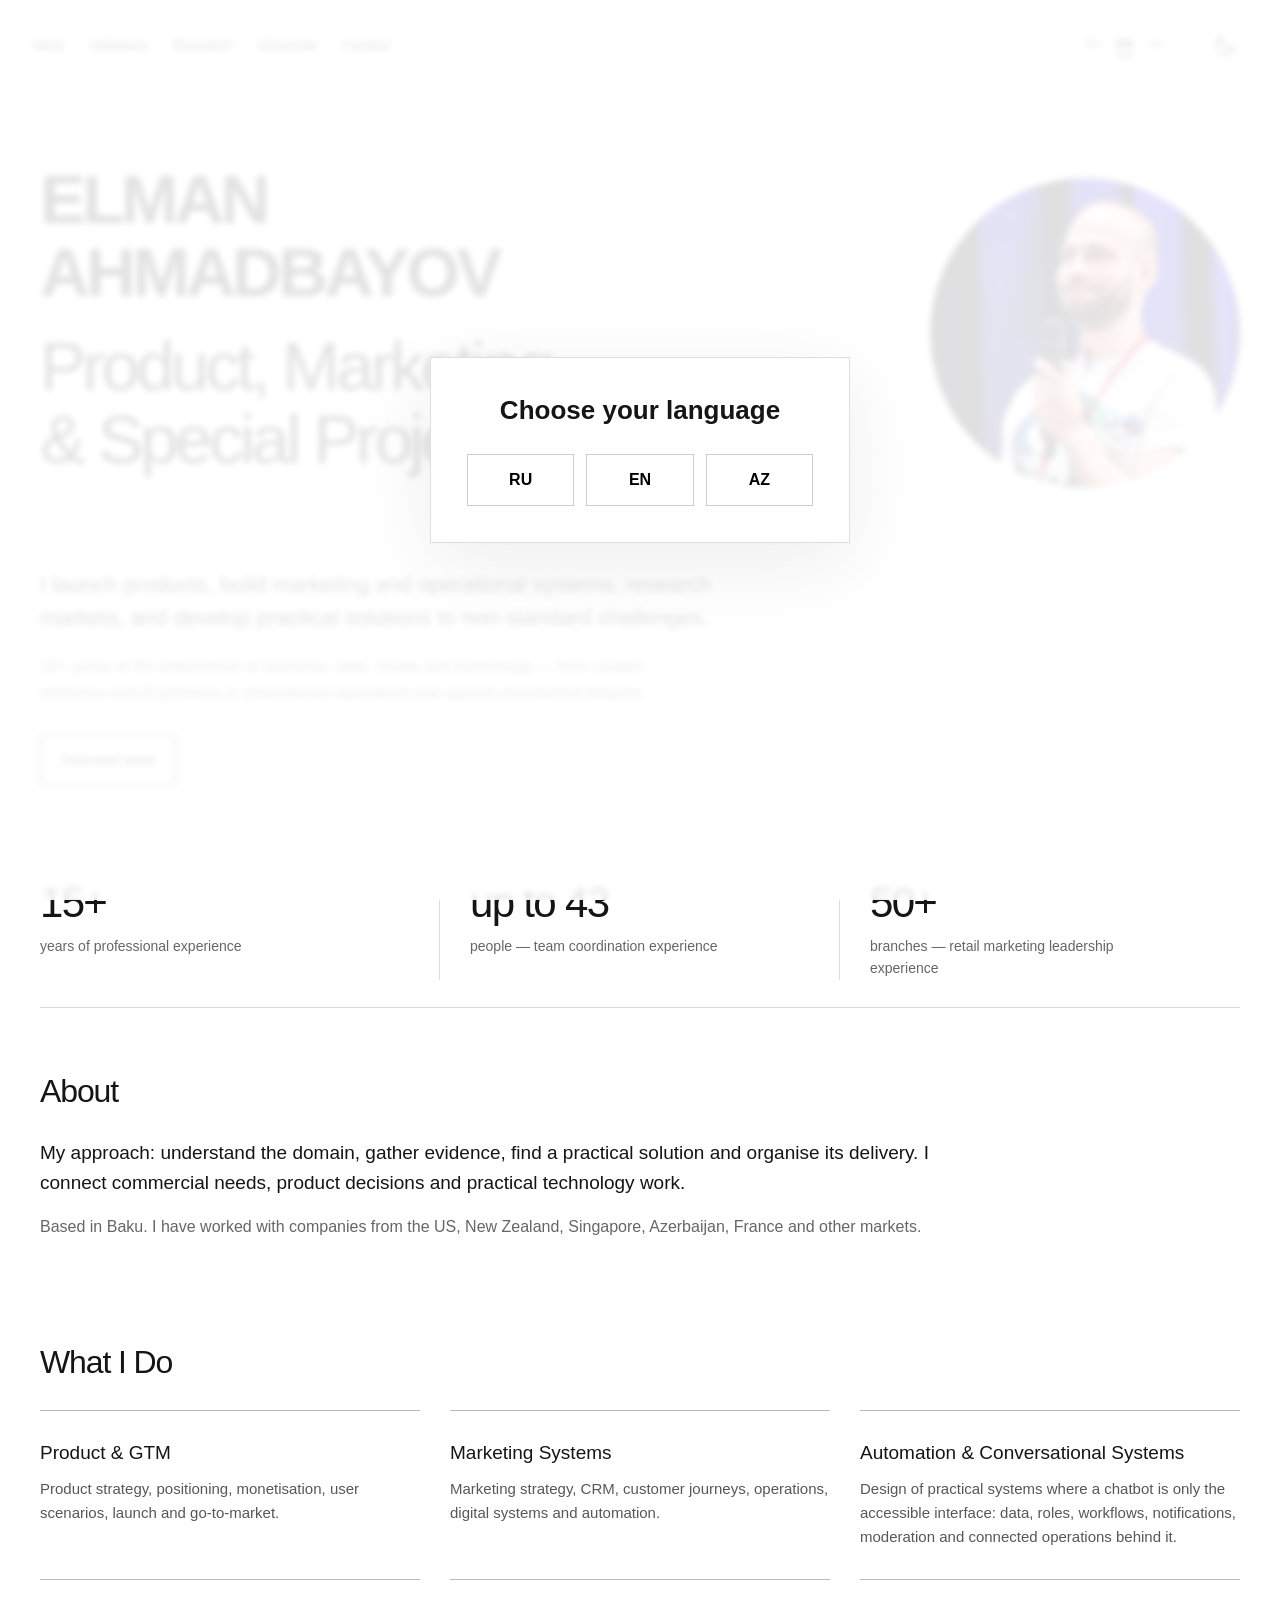
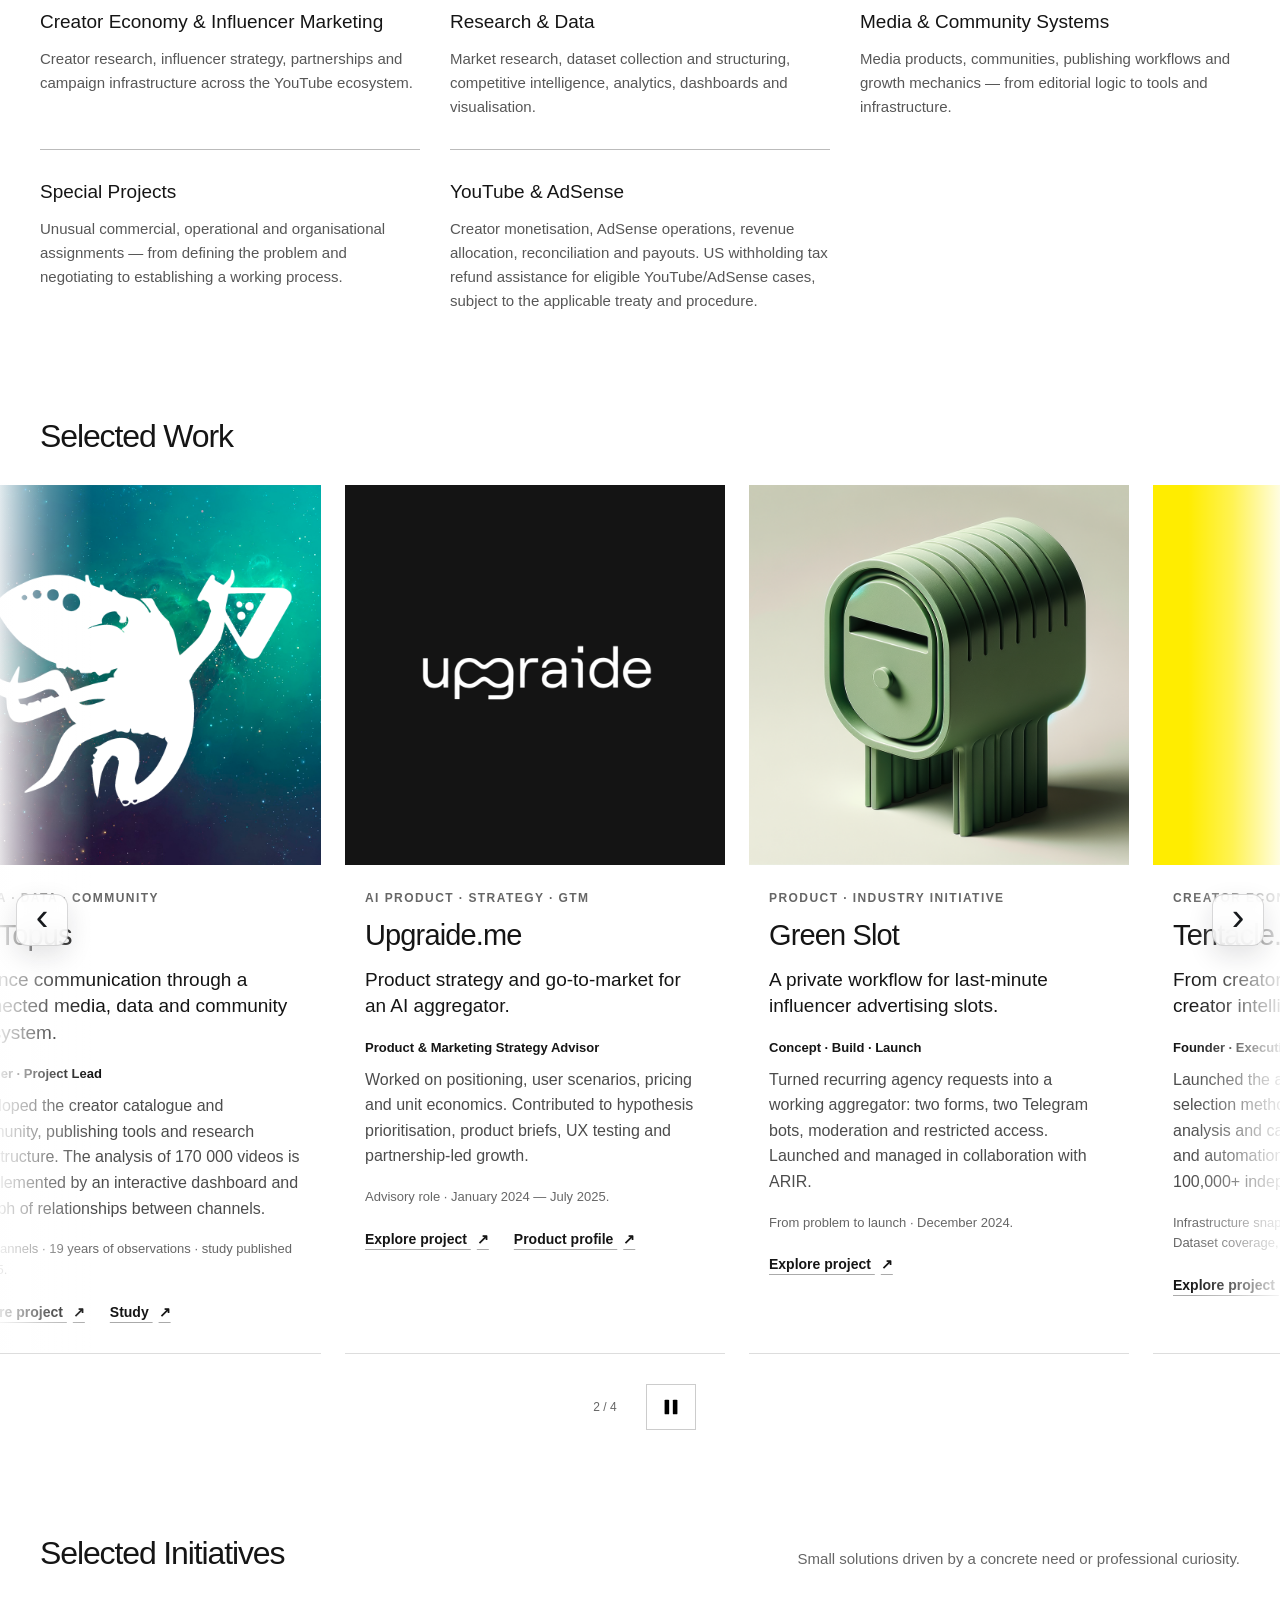
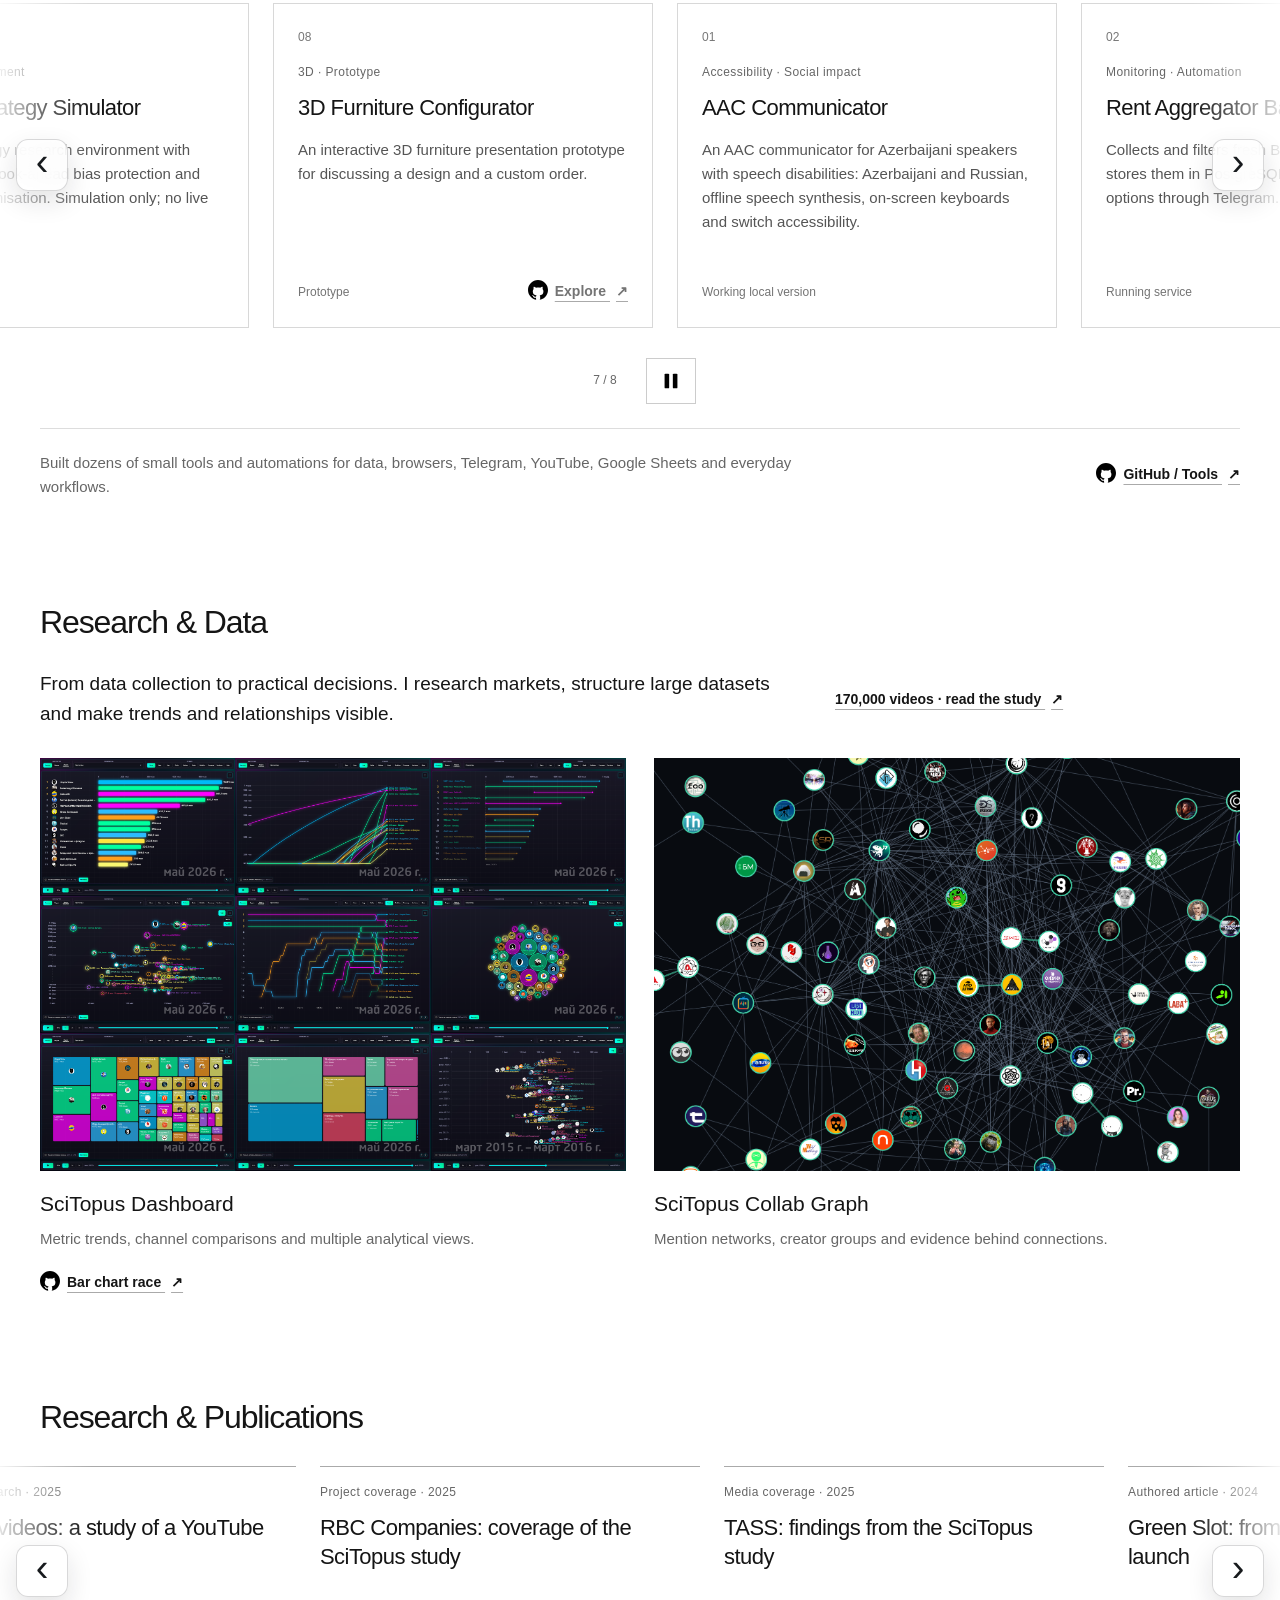
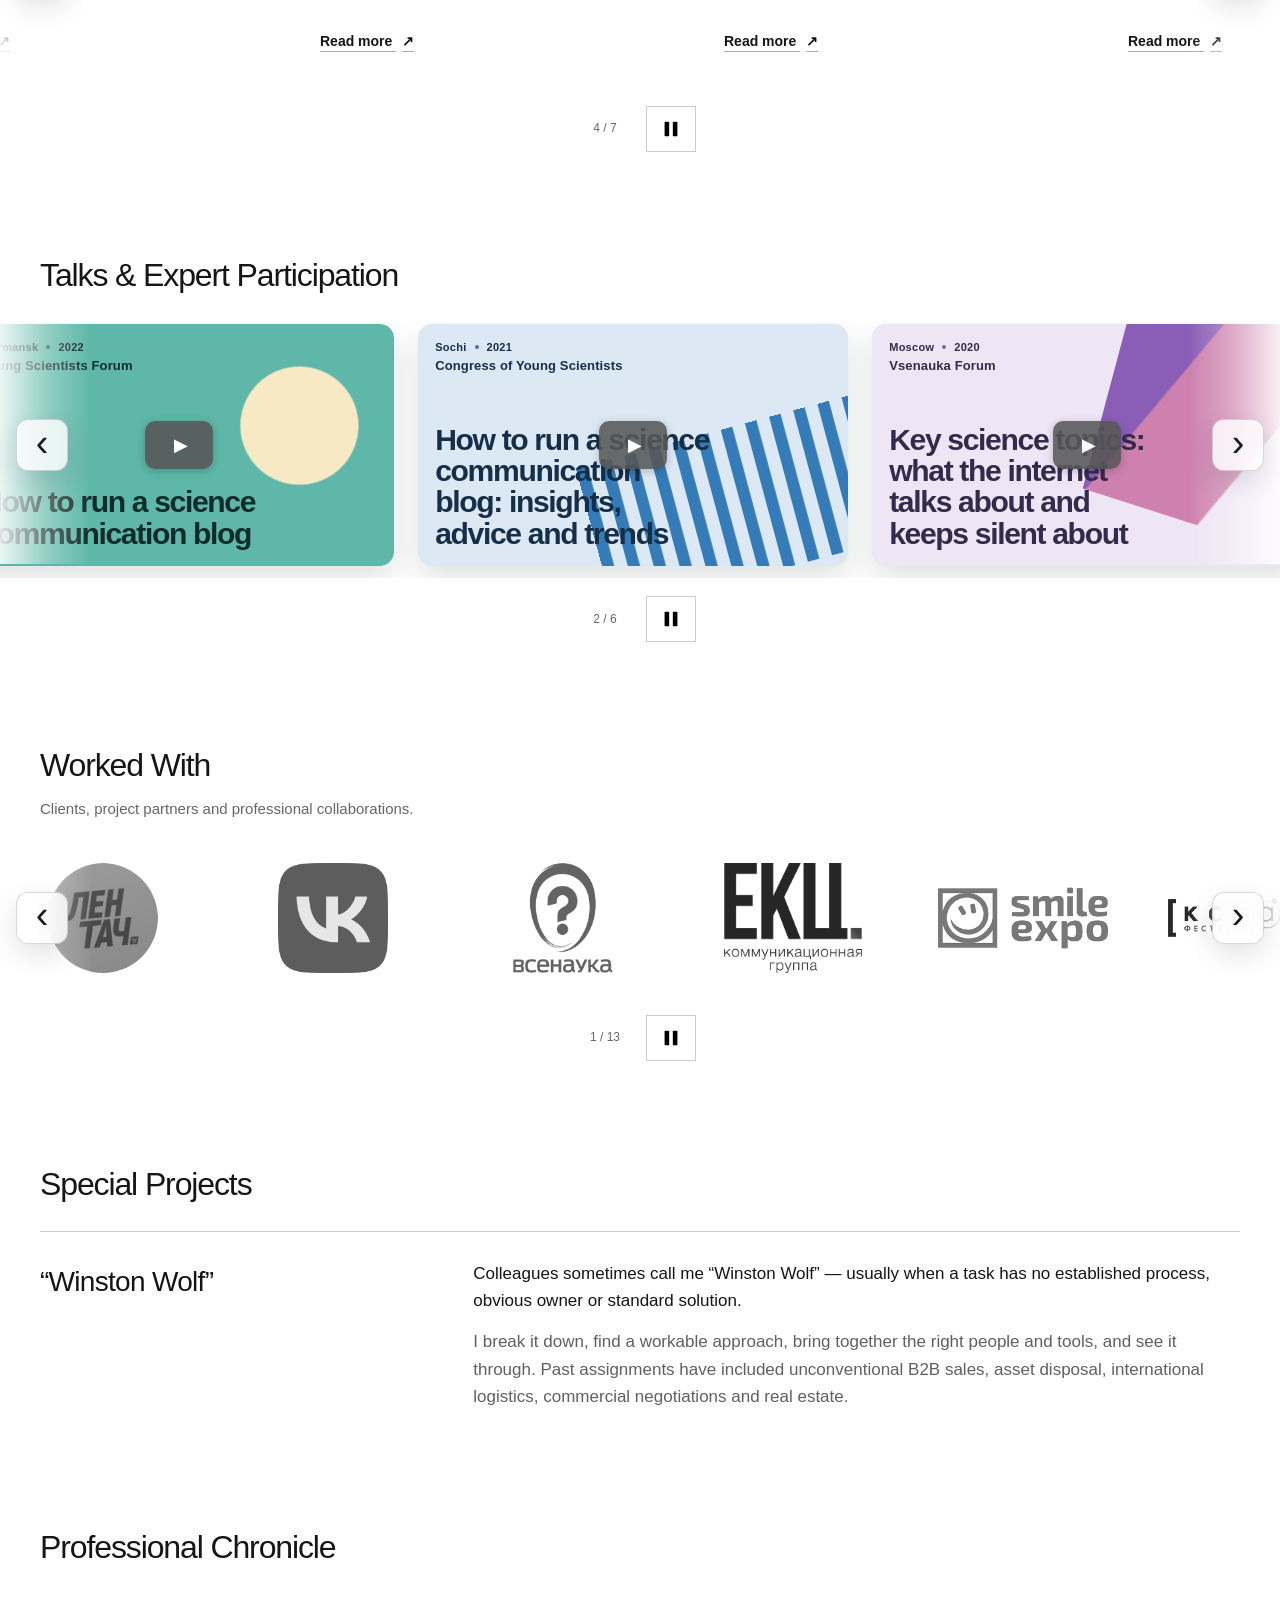
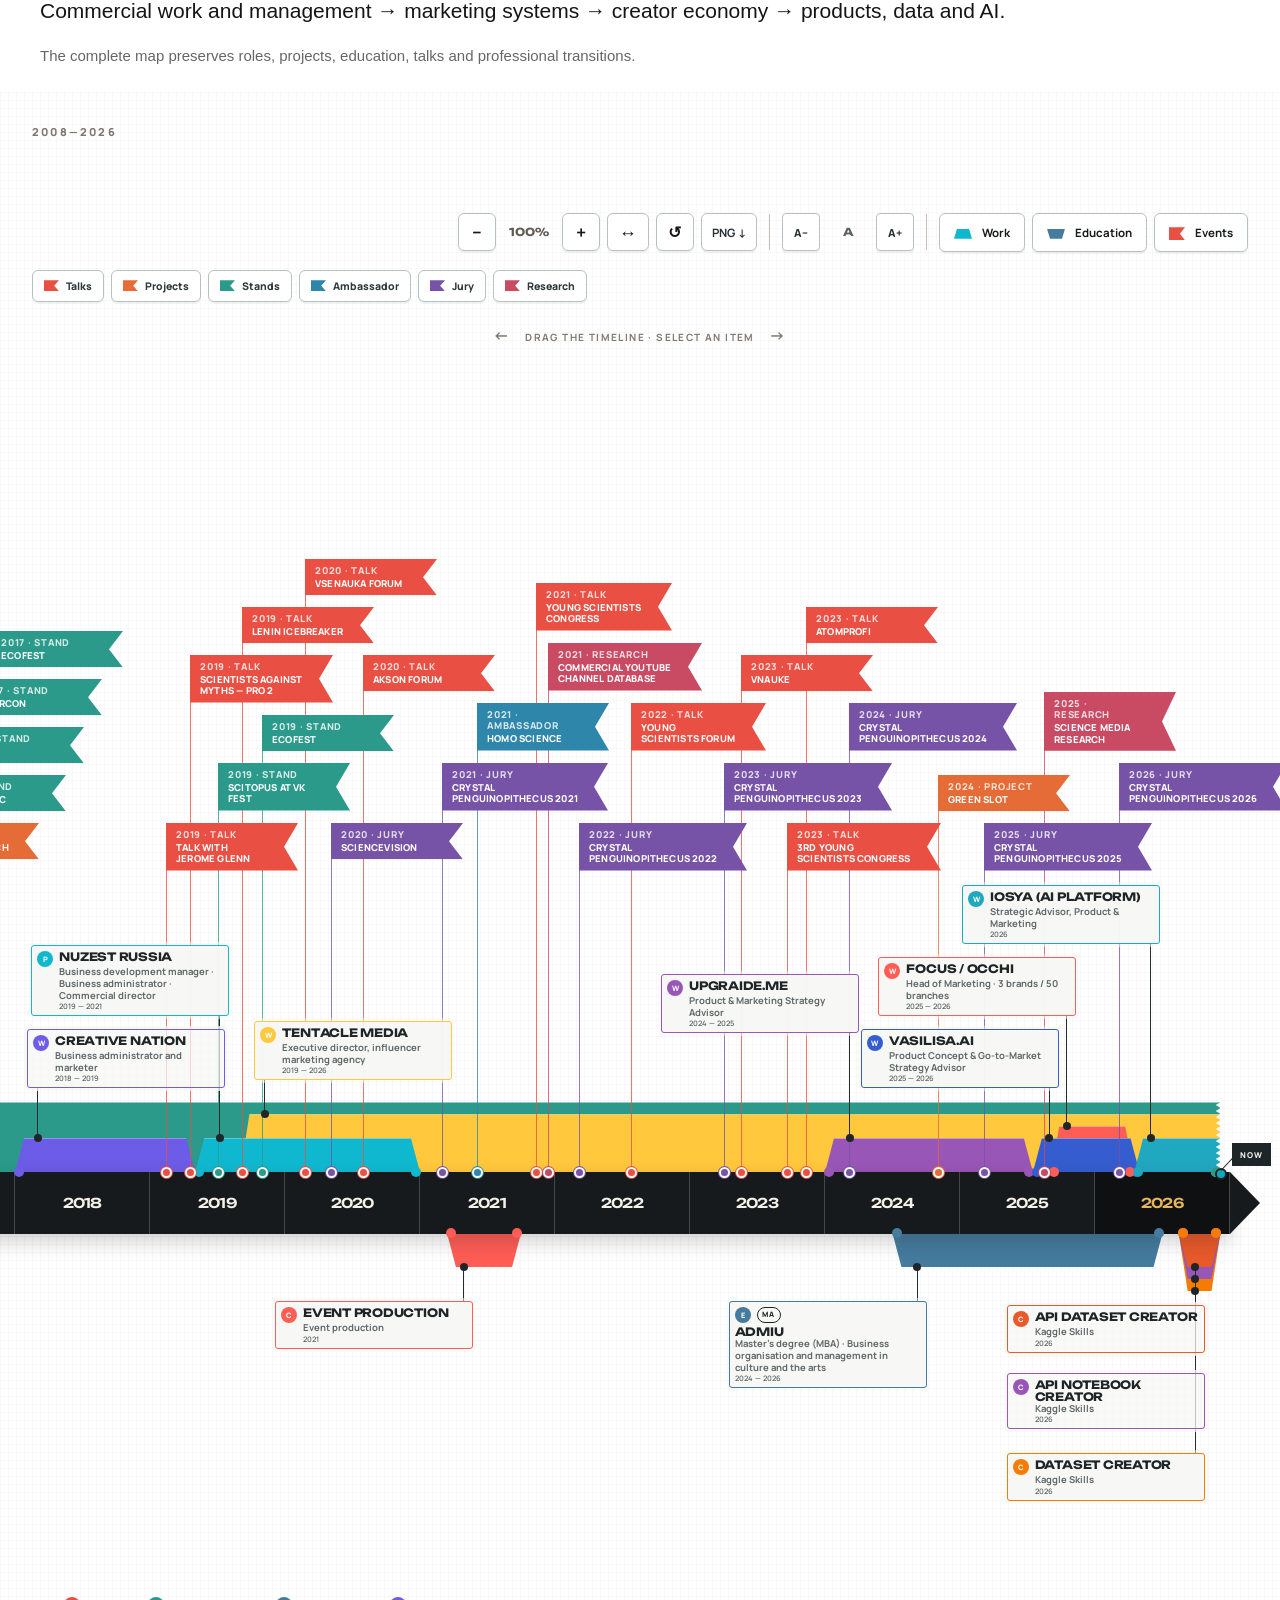
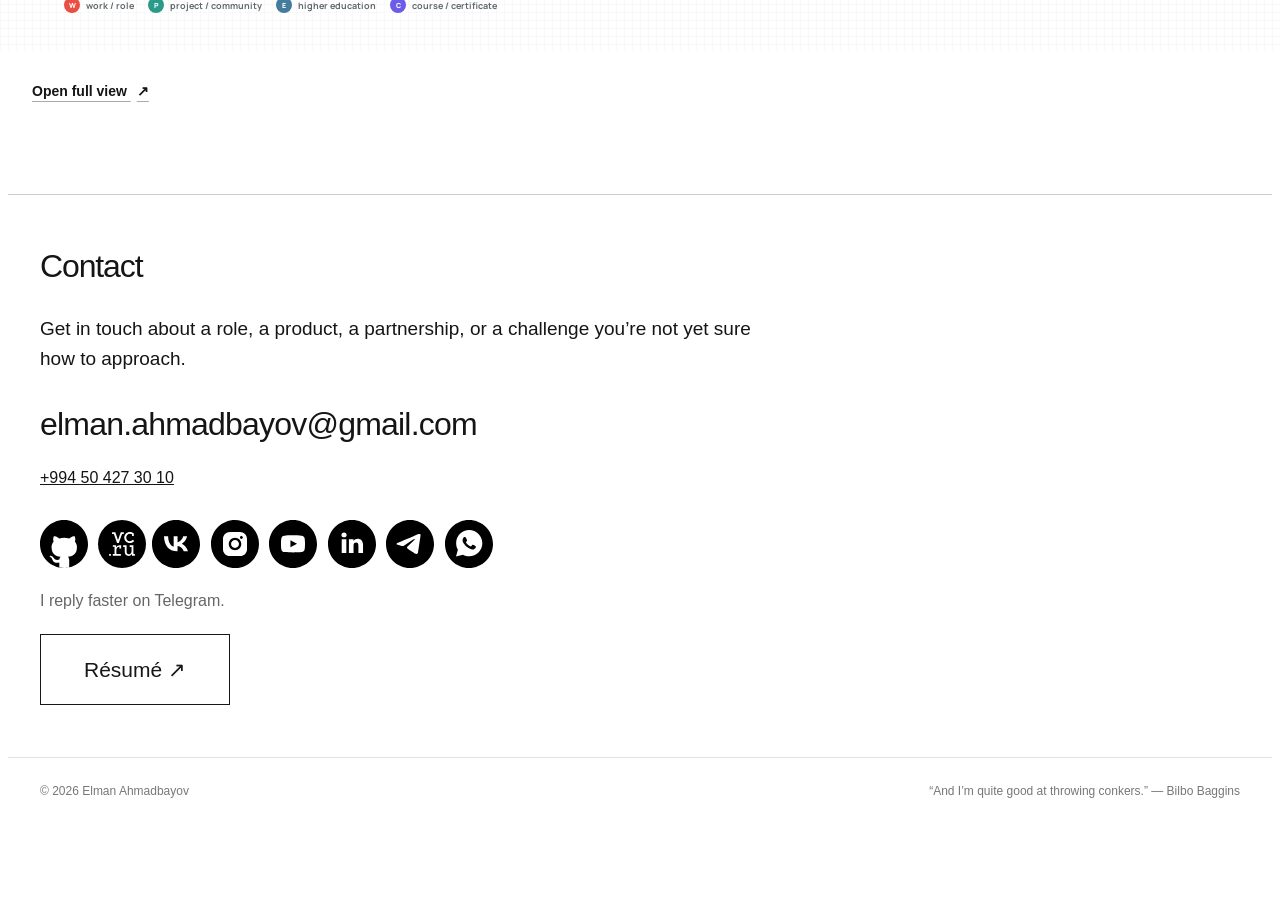
==== index.html @ 137d9c27 "Connect elman.digital to GitHub Pages" ====
<!doctype html> <html lang="en" class="editorial-ready"> <head> <script src="language-boot.js?v=239add60f4"></script><style>html.language-loading body{visibility:hidden}#language-title:focus{outline:0}</style><meta charset="utf-8"> <meta name="viewport" content="width=device-width,initial-scale=1"> <title>Elman Ahmadbayov - Product, Marketing &amp; Special Projects</title> <link rel="canonical" href="https://elman.digital/"> <meta name="format-detection" content="telephone=no"> <meta http-equiv="x-dns-prefetch-control" content="on"> <link rel="dns-prefetch" href="https://ws.tildacdn.com"> <link rel="dns-prefetch" href="https://static.tildacdn.ink"> <meta name="robots" content="noindex,nofollow"> <link rel="stylesheet" href="assets/54621bf462caf45d99.css" type="text/css" media="all" onerror='this.loaderr="y"'> <link rel="stylesheet" href="assets/9f89693275180f79a0.css" type="text/css" media="all" onerror='this.loaderr="y"'> <link rel="preconnect" href="https://fonts.gstatic.com"> <link href="assets/c08a24ed48a6443229.css" rel="stylesheet"> <link rel="stylesheet" href="assets/64c7da05ee834e1bec.css" type="text/css" media="all" onerror='this.loaderr="y"'> <link rel="icon" href="data:,"><meta property="og:type" content="website"><meta property="og:site_name" content="Elman Ahmadbayov"><meta property="og:title" content="Elman Ahmadbayov - Product, Marketing &amp; Special Projects"><meta property="og:description" content="I launch products, build marketing and operational systems, research markets, and develop practical solutions to non-standard challenges."><meta property="og:url" content="https://elman.digital/"><meta property="og:locale" content="en_US"><meta property="og:image" content="https://elman.digital/assets/social-preview-20260906.png"><meta property="og:image:secure_url" content="https://elman.digital/assets/social-preview-20260906.png"><meta property="og:image:type" content="image/png"><meta property="og:image:width" content="1120"><meta property="og:image:height" content="1120"><meta property="og:image:alt" content="Elman Ahmadbayov"><meta name="twitter:card" content="summary"><meta name="twitter:title" content="Elman Ahmadbayov - Product, Marketing &amp; Special Projects"><meta name="twitter:description" content="I launch products, build marketing and operational systems, research markets, and develop practical solutions to non-standard challenges."><meta name="twitter:image" content="https://elman.digital/assets/social-preview-20260906.png"><meta name="twitter:image:alt" content="Elman Ahmadbayov"><link rel="stylesheet" href="editorial.css"><link rel="stylesheet" href="video-covers.css"><link rel="stylesheet" href="fullwidth-carousels.css"><link rel="stylesheet" href="dark-theme.css"><script src="theme.js?v=1421d5b3ce"></script></head> <body><a class="skip-link" href="?en" data-section="main">Skip to content</a><header class="site-header"><nav aria-label="Main navigation"><a href="?en" data-section="selected-work">Work</a><a href="?en" data-section="initiatives">Initiatives</a><a href="?en#research" data-section="research">Research</a><a href="?en#chronicle" data-section="professional-chronicle">Chronicle</a><a href="?en" data-section="contact">Contact</a></nav><div class="languages" aria-label="Language"><a href="?ru" lang="ru" data-language="ru">RU</a><a href="?en" lang="en" aria-current="page" data-language="en">EN</a><a href="?az" lang="az" data-language="az">AZ</a></div><button id="theme-toggle" type="button" aria-pressed="false">Dark</button></header><main id="main"><section class="hero-section"><div class="editorial-hero"><div class="hero-identity"><p class="hero-name">ELMAN<br>AHMADBAYOV</p><h1>Product, Marketing<br>&amp; Special Projects</h1></div><div><p class="hero-lead">I launch products, build marketing and operational systems, research markets, and develop practical solutions to non-standard challenges.</p><p class="hero-note">15+ years at the intersection of business, data, media and technology — from creator economy and AI products to international operations and special commercial projects.</p><a class="editorial-button" href="?en" data-section="selected-work">Selected work</a></div><img class="portrait" src="assets/1a2aa0b2c26e7a6619.png" alt="Elman Ahmadbayov"></div></section><div class="proof-strip"><a href="?en#chronicle" data-section="professional-chronicle"><strong>15+</strong><span>years of professional experience</span></a><a href="?en#chronicle" data-section="professional-chronicle"><strong>up to 43</strong><span>people — team coordination experience</span></a><a href="?en#chronicle" data-section="professional-chronicle"><strong>50+</strong><span>branches — retail marketing leadership experience</span></a></div><section id="about" class="section" aria-labelledby="about-heading"><div class="section-heading"><h2 id="about-heading">About</h2></div><div class="about-copy"><p>My approach: understand the domain, gather evidence, find a practical solution and organise its delivery. I connect commercial needs, product decisions and practical technology work.</p><p class="muted">Based in Baku. I have worked with companies from the US, New Zealand, Singapore, Azerbaijan, France and other markets.</p></div></section><section id="services" class="section" aria-labelledby="services-heading"><div class="section-heading"><h2 id="services-heading">What I Do</h2></div><div class="services-grid"><article><h3>Product &amp; GTM</h3><p>Product strategy, positioning, monetisation, user scenarios, launch and go-to-market.</p></article><article><h3>Marketing Systems</h3><p>Marketing strategy, CRM, customer journeys, operations, digital systems and automation.</p></article><article><h3>Automation &amp; Conversational Systems</h3><p>Design of practical systems where a chatbot is only the accessible interface: data, roles, workflows, notifications, moderation and connected operations behind it.</p></article><article><h3>Creator Economy &amp; Influencer Marketing</h3><p>Creator research, influencer strategy, partnerships and campaign infrastructure across the YouTube ecosystem.</p></article><article><h3>Research &amp; Data</h3><p>Market research, dataset collection and structuring, competitive intelligence, analytics, dashboards and visualisation.</p></article><article><h3>Media &amp; Community Systems</h3><p>Media products, communities, publishing workflows and growth mechanics — from editorial logic to tools and infrastructure.</p></article><article><h3>Special Projects</h3><p>Unusual commercial, operational and organisational assignments — from defining the problem and negotiating to establishing a working process.</p></article><article><h3>YouTube &amp; AdSense</h3><p>Creator monetisation, AdSense operations, revenue allocation, reconciliation and payouts. US withholding tax refund assistance for eligible YouTube/AdSense cases, subject to the applicable treaty and procedure.</p></article></div></section><section id="selected-work" class="section" aria-labelledby="selected-work-heading"><div class="section-heading"><h2 id="selected-work-heading">Selected Work</h2></div><div class="carousel" role="region" aria-roledescription="carousel" aria-label="Selected Work"><div class="carousel-track" id="selected-work-track" tabindex="0" aria-label="Use arrow keys to browse"><article class="flagship slide"><div class="work-art"><img src="assets/ce4c5188eac724a797.png" alt="Tentacle.Media" loading="lazy"></div><div class="work-copy"><p class="eyebrow">Creator economy · Marketing · Data</p><h3>Tentacle.Media</h3><p class="work-intro">From creator selection to in-house creator intelligence infrastructure.</p><p class="role">Founder · Executive Director</p><p>Launched the agency, developed a creator-selection methodology, and organised research, analysis and campaign workflows. Its dataset and automations support research across 100,000+ independent creator channels.</p><p class="proof-note">Infrastructure snapshot: 106,224 channels, July 2026. Dataset coverage, not clients or owned channels.</p><div class="link-row"><a class="text-link" href="https://www.tentacle.media/" target="_blank" rel="noopener noreferrer">Explore project <span aria-hidden="true">↗</span></a><a class="text-link" href="https://vc.ru/marketing/333590-baza-dannyh-kotoraya-izmenit-inflyuens-marketing-navsegda" target="_blank" rel="noopener noreferrer">Methodology · 2021 <span aria-hidden="true">↗</span></a></div></div></article><article class="flagship slide"><div class="work-art"><img src="assets/4376309af7387bdf9d.png" alt="SciTopus" loading="lazy"></div><div class="work-copy"><p class="eyebrow">Media · Data · Community</p><h3>SciTopus</h3><p class="work-intro">Science communication through a connected media, data and community ecosystem.</p><p class="role">Founder · Project Lead</p><p>Developed the creator catalogue and community, publishing tools and research infrastructure. The analysis of 170 000 videos is complemented by an interactive dashboard and a graph of relationships between channels.</p><p class="proof-note">594 channels · 19 years of observations · study published in 2025.</p><div class="link-row"><a class="text-link" href="https://scitopus.com/" target="_blank" rel="noopener noreferrer">Explore project <span aria-hidden="true">↗</span></a><a class="text-link" href="https://vc.ru/media/2187320-nauchnyi-pop-na-youtube-issledovanie-170000-video-za-19-let" target="_blank" rel="noopener noreferrer">Study <span aria-hidden="true">↗</span></a></div></div></article><article class="flagship slide"><div class="work-art"><img src="assets/4ada5a4c3abfcc4f06.png" alt="Upgraide.me" loading="lazy"></div><div class="work-copy"><p class="eyebrow">AI product · Strategy · GTM</p><h3>Upgraide.me</h3><p class="work-intro">Product strategy and go-to-market for an AI aggregator.</p><p class="role">Product &amp; Marketing Strategy Advisor</p><p>Worked on positioning, user scenarios, pricing and unit economics. Contributed to hypothesis prioritisation, product briefs, UX testing and partnership-led growth.</p><p class="proof-note">Advisory role · January 2024 — July 2025.</p><div class="link-row"><a class="text-link" href="https://upgraide.me/" target="_blank" rel="noopener noreferrer">Explore project <span aria-hidden="true">↗</span></a><a class="text-link" href="https://productradar.ru/product/upgraide-me/" target="_blank" rel="noopener noreferrer">Product profile <span aria-hidden="true">↗</span></a></div></div></article><article class="flagship slide"><div class="work-art"><img src="assets/ce87d38c9d874f823e.jpg" alt="Green Slot" loading="lazy"></div><div class="work-copy"><p class="eyebrow">Product · Industry initiative</p><h3>Green Slot</h3><p class="work-intro">A private workflow for last-minute influencer advertising slots.</p><p class="role">Concept · Build · Launch</p><p>Turned recurring agency requests into a working aggregator: two forms, two Telegram bots, moderation and restricted access. Launched and managed in collaboration with ARIR.</p><p class="proof-note">From problem to launch · December 2024.</p><div class="link-row"><a class="text-link" href="https://vc.ru/marketing/1730224-zelenyi-slotik-zakrytyi-agregator-dlya-agentstv-inflyuens-marketinga-za-odnu-noch" target="_blank" rel="noopener noreferrer">Explore project <span aria-hidden="true">↗</span></a></div></div></article></div><div class="carousel-controls"><button type="button" data-dir="-1" aria-controls="selected-work-track" aria-label="Previous"><span aria-hidden="true">‹</span></button><span class="carousel-position" aria-live="polite"></span><button type="button" data-dir="1" aria-controls="selected-work-track" aria-label="Next"><span aria-hidden="true">›</span></button></div></div></section><section id="initiatives" class="section" aria-labelledby="initiatives-heading"><div class="section-heading"><h2 id="initiatives-heading">Selected Initiatives</h2><p>Small solutions driven by a concrete need or professional curiosity.</p></div><div class="carousel" role="region" aria-roledescription="carousel" aria-label="Initiatives"><div class="carousel-track" id="initiatives-track" tabindex="0" aria-label="Use arrow keys to browse"><article class="initiative slide"><span class="item-number">01</span><p class="category">Accessibility · Social impact</p><h3>AAC Communicator</h3><p>An AAC communicator for Azerbaijani speakers with speech disabilities: Azerbaijani and Russian, offline speech synthesis, on-screen keyboards and switch accessibility.</p><div class="card-bottom"><span>Working local version</span></div></article><article class="initiative slide"><span class="item-number">02</span><p class="category">Monitoring · Automation</p><h3>Rent Aggregator Baku</h3><p>Collects and filters fresh Baku rental listings, stores them in PostgreSQL and delivers relevant options through Telegram.</p><div class="card-bottom"><span>Running service</span><a class="text-link" href="https://github.com/Airshipster/rent-aggregator-baku" target="_blank" rel="noopener noreferrer"><svg class="github-mark" role="presentation" width="20" height="20" viewbox="0 0 100 100" fill="none" xmlns="http://www.w3.org/2000/svg" aria-hidden="true"> <path fill-rule="evenodd" clip-rule="evenodd" d="M52.078 99.958C78.728 98.868 100 76.918 100 50c0-27.614-22.386-50-50-50S0 22.386 0 50s22.386 50 50 50l.368-.001.335.001c.432 0 .894-.015 1.375-.042Zm0 0c3.828-.216 8.81-1.186 8.81-1.186l-.053-2.99s.05-5.839.05-11.388c0-3.873-1.327-6.407-2.818-7.688 9.248-1.027 18.954-4.537 18.954-20.484 0-4.532-1.607-8.238-4.268-11.14.427-1.05 1.852-5.271-.413-10.986 0 0-3.479-1.116-11.405 4.256-3.316-.92-6.867-1.381-10.392-1.397-3.53.016-7.082.476-10.393 1.397-7.93-5.372-11.416-4.256-11.416-4.256-2.258 5.716-.833 9.937-.407 10.986-2.655 2.902-4.272 6.607-4.272 11.14 0 15.907 9.69 19.469 18.909 20.517-1.186 1.038-2.258 2.867-2.635 5.55-2.366 1.062-8.378 2.894-12.081-3.45 0 0-2.193-3.984-6.358-4.278 0 0-4.055-.052-.286 2.523 0 0 2.722 1.277 4.609 6.073 0 0 2.436 8.073 13.984 5.565.01 1.884.026 3.515.038 4.77.01 1.053.018 1.84.018 2.29l.01 2.889c3.232.84 6.617 1.3 10.105 1.328a50.99 50.99 0 0 0 1.71-.041Z" fill="#000000"></path> </svg>Explore <span aria-hidden="true">↗</span></a></div></article><article class="initiative slide"><span class="item-number">03</span><p class="category">Analytics · Visualisation</p><h3>SciTopus Data Visualisations</h3><p>A dashboard, collaboration graph and bar chart race make large video datasets and relationships between creators easier to explore.</p><div class="card-bottom"><span>Part of SciTopus</span><a class="text-link" href="?en#research" data-section="research">Explore <span aria-hidden="true">↗</span></a></div></article><article class="initiative slide"><span class="item-number">04</span><p class="category">Browser · Tool</p><h3>Click2JSON</h3><p>Records user interactions and page-element context as structured JSON for interface analysis and automation planning.</p><div class="card-bottom"><span>Small tool</span><a class="text-link" href="https://gist.github.com/Airshipster/1dc98bc3852e53c4ff0dda528f49b3f3" target="_blank" rel="noopener noreferrer"><svg class="github-mark" role="presentation" width="20" height="20" viewbox="0 0 100 100" fill="none" xmlns="http://www.w3.org/2000/svg" aria-hidden="true"> <path fill-rule="evenodd" clip-rule="evenodd" d="M52.078 99.958C78.728 98.868 100 76.918 100 50c0-27.614-22.386-50-50-50S0 22.386 0 50s22.386 50 50 50l.368-.001.335.001c.432 0 .894-.015 1.375-.042Zm0 0c3.828-.216 8.81-1.186 8.81-1.186l-.053-2.99s.05-5.839.05-11.388c0-3.873-1.327-6.407-2.818-7.688 9.248-1.027 18.954-4.537 18.954-20.484 0-4.532-1.607-8.238-4.268-11.14.427-1.05 1.852-5.271-.413-10.986 0 0-3.479-1.116-11.405 4.256-3.316-.92-6.867-1.381-10.392-1.397-3.53.016-7.082.476-10.393 1.397-7.93-5.372-11.416-4.256-11.416-4.256-2.258 5.716-.833 9.937-.407 10.986-2.655 2.902-4.272 6.607-4.272 11.14 0 15.907 9.69 19.469 18.909 20.517-1.186 1.038-2.258 2.867-2.635 5.55-2.366 1.062-8.378 2.894-12.081-3.45 0 0-2.193-3.984-6.358-4.278 0 0-4.055-.052-.286 2.523 0 0 2.722 1.277 4.609 6.073 0 0 2.436 8.073 13.984 5.565.01 1.884.026 3.515.038 4.77.01 1.053.018 1.84.018 2.29l.01 2.889c3.232.84 6.617 1.3 10.105 1.328a50.99 50.99 0 0 0 1.71-.041Z" fill="#000000"></path> </svg>Explore <span aria-hidden="true">↗</span></a></div></article><article class="initiative slide"><span class="item-number">05</span><p class="category">Data · Communities</p><h3>Telegram Community Data Tool</h3><p>Structures available data from professional Telegram communities and exports it to spreadsheets for further analysis.</p><div class="card-bottom"><span>Internal tool</span><a class="text-link" href="https://gist.github.com/Airshipster/e6c1b14d03aeeac26b27bb73157deba7" target="_blank" rel="noopener noreferrer"><svg class="github-mark" role="presentation" width="20" height="20" viewbox="0 0 100 100" fill="none" xmlns="http://www.w3.org/2000/svg" aria-hidden="true"> <path fill-rule="evenodd" clip-rule="evenodd" d="M52.078 99.958C78.728 98.868 100 76.918 100 50c0-27.614-22.386-50-50-50S0 22.386 0 50s22.386 50 50 50l.368-.001.335.001c.432 0 .894-.015 1.375-.042Zm0 0c3.828-.216 8.81-1.186 8.81-1.186l-.053-2.99s.05-5.839.05-11.388c0-3.873-1.327-6.407-2.818-7.688 9.248-1.027 18.954-4.537 18.954-20.484 0-4.532-1.607-8.238-4.268-11.14.427-1.05 1.852-5.271-.413-10.986 0 0-3.479-1.116-11.405 4.256-3.316-.92-6.867-1.381-10.392-1.397-3.53.016-7.082.476-10.393 1.397-7.93-5.372-11.416-4.256-11.416-4.256-2.258 5.716-.833 9.937-.407 10.986-2.655 2.902-4.272 6.607-4.272 11.14 0 15.907 9.69 19.469 18.909 20.517-1.186 1.038-2.258 2.867-2.635 5.55-2.366 1.062-8.378 2.894-12.081-3.45 0 0-2.193-3.984-6.358-4.278 0 0-4.055-.052-.286 2.523 0 0 2.722 1.277 4.609 6.073 0 0 2.436 8.073 13.984 5.565.01 1.884.026 3.515.038 4.77.01 1.053.018 1.84.018 2.29l.01 2.889c3.232.84 6.617 1.3 10.105 1.328a50.99 50.99 0 0 0 1.71-.041Z" fill="#000000"></path> </svg>Explore <span aria-hidden="true">↗</span></a></div></article><article class="initiative slide"><span class="item-number">06</span><p class="category">Creator monetisation · Operations</p><h3>AdSense Control</h3><p>An internal system for YouTube/AdSense revenue, views, payments, US withholding, manager commissions and creator payouts — with reconciliation and allocation in one workflow.</p><div class="card-bottom"><span>Internal system</span></div></article><article class="initiative slide"><span class="item-number">07</span><p class="category">Research · Experiment</p><h3>Trading Strategy Simulator</h3><p>A Bitcoin strategy research environment with fees, slippage, look-ahead bias protection and parameter optimisation. Simulation only; no live trading.</p><div class="card-bottom"><span>Simulator</span></div></article><article class="initiative slide"><span class="item-number">08</span><p class="category">3D · Prototype</p><h3>3D Furniture Configurator</h3><p>An interactive 3D furniture presentation prototype for discussing a design and a custom order.</p><div class="card-bottom"><span>Prototype</span><a class="text-link" href="https://github.com/Airshipster/furniture-3d-model-example" target="_blank" rel="noopener noreferrer"><svg class="github-mark" role="presentation" width="20" height="20" viewbox="0 0 100 100" fill="none" xmlns="http://www.w3.org/2000/svg" aria-hidden="true"> <path fill-rule="evenodd" clip-rule="evenodd" d="M52.078 99.958C78.728 98.868 100 76.918 100 50c0-27.614-22.386-50-50-50S0 22.386 0 50s22.386 50 50 50l.368-.001.335.001c.432 0 .894-.015 1.375-.042Zm0 0c3.828-.216 8.81-1.186 8.81-1.186l-.053-2.99s.05-5.839.05-11.388c0-3.873-1.327-6.407-2.818-7.688 9.248-1.027 18.954-4.537 18.954-20.484 0-4.532-1.607-8.238-4.268-11.14.427-1.05 1.852-5.271-.413-10.986 0 0-3.479-1.116-11.405 4.256-3.316-.92-6.867-1.381-10.392-1.397-3.53.016-7.082.476-10.393 1.397-7.93-5.372-11.416-4.256-11.416-4.256-2.258 5.716-.833 9.937-.407 10.986-2.655 2.902-4.272 6.607-4.272 11.14 0 15.907 9.69 19.469 18.909 20.517-1.186 1.038-2.258 2.867-2.635 5.55-2.366 1.062-8.378 2.894-12.081-3.45 0 0-2.193-3.984-6.358-4.278 0 0-4.055-.052-.286 2.523 0 0 2.722 1.277 4.609 6.073 0 0 2.436 8.073 13.984 5.565.01 1.884.026 3.515.038 4.77.01 1.053.018 1.84.018 2.29l.01 2.889c3.232.84 6.617 1.3 10.105 1.328a50.99 50.99 0 0 0 1.71-.041Z" fill="#000000"></path> </svg>Explore <span aria-hidden="true">↗</span></a></div></article></div><div class="carousel-controls"><button type="button" data-dir="-1" aria-controls="initiatives-track" aria-label="Previous"><span aria-hidden="true">‹</span></button><span class="carousel-position" aria-live="polite"></span><button type="button" data-dir="1" aria-controls="initiatives-track" aria-label="Next"><span aria-hidden="true">›</span></button></div></div><div class="tools-note"><p>Built dozens of small tools and automations for data, browsers, Telegram, YouTube, Google Sheets and everyday workflows.</p><a class="text-link" href="https://github.com/Airshipster/" target="_blank" rel="noopener noreferrer"><svg class="github-mark" role="presentation" width="20" height="20" viewbox="0 0 100 100" fill="none" xmlns="http://www.w3.org/2000/svg" aria-hidden="true"> <path fill-rule="evenodd" clip-rule="evenodd" d="M52.078 99.958C78.728 98.868 100 76.918 100 50c0-27.614-22.386-50-50-50S0 22.386 0 50s22.386 50 50 50l.368-.001.335.001c.432 0 .894-.015 1.375-.042Zm0 0c3.828-.216 8.81-1.186 8.81-1.186l-.053-2.99s.05-5.839.05-11.388c0-3.873-1.327-6.407-2.818-7.688 9.248-1.027 18.954-4.537 18.954-20.484 0-4.532-1.607-8.238-4.268-11.14.427-1.05 1.852-5.271-.413-10.986 0 0-3.479-1.116-11.405 4.256-3.316-.92-6.867-1.381-10.392-1.397-3.53.016-7.082.476-10.393 1.397-7.93-5.372-11.416-4.256-11.416-4.256-2.258 5.716-.833 9.937-.407 10.986-2.655 2.902-4.272 6.607-4.272 11.14 0 15.907 9.69 19.469 18.909 20.517-1.186 1.038-2.258 2.867-2.635 5.55-2.366 1.062-8.378 2.894-12.081-3.45 0 0-2.193-3.984-6.358-4.278 0 0-4.055-.052-.286 2.523 0 0 2.722 1.277 4.609 6.073 0 0 2.436 8.073 13.984 5.565.01 1.884.026 3.515.038 4.77.01 1.053.018 1.84.018 2.29l.01 2.889c3.232.84 6.617 1.3 10.105 1.328a50.99 50.99 0 0 0 1.71-.041Z" fill="#000000"></path> </svg>GitHub / Tools <span aria-hidden="true">↗</span></a></div></section><section id="research" class="section" aria-labelledby="research-heading"><div class="section-heading"><h2 id="research-heading">Research &amp; Data</h2></div><div class="research-intro"><p>From data collection to practical decisions. I research markets, structure large datasets and make trends and relationships visible.</p><a class="text-link" href="https://vc.ru/media/2187320-nauchnyi-pop-na-youtube-issledovanie-170000-video-za-19-let" target="_blank" rel="noopener noreferrer">170,000 videos · read the study <span aria-hidden="true">↗</span></a></div><div class="artifact-grid"><figure><a href="https://scitopus.com/youtube-dashboard" target="_blank" rel="noopener" data-interactive="dashboard" aria-controls="research-interactive" aria-expanded="false"><img src="assets/scitopus-dashboard-preview.png" alt="SciTopus: channel views over time" loading="lazy"></a><figcaption><h3>SciTopus Dashboard</h3><p>Metric trends, channel comparisons and multiple analytical views.</p></figcaption></figure><figure><a href="https://scitopus.com/collabs" target="_blank" rel="noopener" data-interactive="collabs" aria-controls="research-interactive" aria-expanded="false"><img src="assets/scitopus-collabs-preview.png" alt="SciTopus: YouTube channel relationship graph" loading="lazy"></a><figcaption><h3>SciTopus Collab Graph</h3><p>Mention networks, creator groups and evidence behind connections.</p></figcaption></figure></div><div class="link-row"><a class="text-link" href="https://github.com/Airshipster/scitopus-bar-chart-race" target="_blank" rel="noopener noreferrer"><svg class="github-mark" role="presentation" width="20" height="20" viewbox="0 0 100 100" fill="none" xmlns="http://www.w3.org/2000/svg" aria-hidden="true"> <path fill-rule="evenodd" clip-rule="evenodd" d="M52.078 99.958C78.728 98.868 100 76.918 100 50c0-27.614-22.386-50-50-50S0 22.386 0 50s22.386 50 50 50l.368-.001.335.001c.432 0 .894-.015 1.375-.042Zm0 0c3.828-.216 8.81-1.186 8.81-1.186l-.053-2.99s.05-5.839.05-11.388c0-3.873-1.327-6.407-2.818-7.688 9.248-1.027 18.954-4.537 18.954-20.484 0-4.532-1.607-8.238-4.268-11.14.427-1.05 1.852-5.271-.413-10.986 0 0-3.479-1.116-11.405 4.256-3.316-.92-6.867-1.381-10.392-1.397-3.53.016-7.082.476-10.393 1.397-7.93-5.372-11.416-4.256-11.416-4.256-2.258 5.716-.833 9.937-.407 10.986-2.655 2.902-4.272 6.607-4.272 11.14 0 15.907 9.69 19.469 18.909 20.517-1.186 1.038-2.258 2.867-2.635 5.55-2.366 1.062-8.378 2.894-12.081-3.45 0 0-2.193-3.984-6.358-4.278 0 0-4.055-.052-.286 2.523 0 0 2.722 1.277 4.609 6.073 0 0 2.436 8.073 13.984 5.565.01 1.884.026 3.515.038 4.77.01 1.053.018 1.84.018 2.29l.01 2.889c3.232.84 6.617 1.3 10.105 1.328a50.99 50.99 0 0 0 1.71-.041Z" fill="#000000"></path> </svg>Bar chart race <span aria-hidden="true">↗</span></a></div><div id="research-interactive" class="research-interactive" hidden><div class="interactive-toolbar"><h3 id="interactive-title"><a data-interactive-direct target="_blank" rel="noopener noreferrer"></a></h3><button type="button" data-close-interactive>Close interactive view ×</button></div><iframe title="SciTopus" allow="fullscreen" allowfullscreen></iframe></div></section><section id="publications" class="section" aria-labelledby="publications-heading"><div class="section-heading"><h2 id="publications-heading">Research &amp; Publications</h2></div><div class="carousel" role="region" aria-roledescription="carousel" aria-label="Publications"><div class="carousel-track" id="publications-track" tabindex="0" aria-label="Use arrow keys to browse"><article class="publication slide"><p class="category">Authored article · 2021</p><h3>Building a dataset for creator selection</h3><a class="text-link" href="https://vc.ru/marketing/333590-baza-dannyh-kotoraya-izmenit-inflyuens-marketing-navsegda" target="_blank" rel="noopener noreferrer">Read more <span aria-hidden="true">↗</span></a></article><article class="publication slide"><p class="category">Catalogue</p><h3>Science communication channel catalogue</h3><a class="text-link" href="https://scitopus.com/youtube-list" target="_blank" rel="noopener noreferrer">Read more <span aria-hidden="true">↗</span></a></article><article class="publication slide"><p class="category">Research · Vsenauka</p><h3>Minimax on YouTube</h3><a class="text-link" href="https://vsenauka.ru/infoteka/issledovaniya/minimaks-na-youtube.html" target="_blank" rel="noopener noreferrer">Read more <span aria-hidden="true">↗</span></a></article><article class="publication slide"><p class="category">Authored research · 2025</p><h3>170,000 videos: a study of a YouTube segment</h3><a class="text-link" href="https://vc.ru/media/2187320-nauchnyi-pop-na-youtube-issledovanie-170000-video-za-19-let" target="_blank" rel="noopener noreferrer">Read more <span aria-hidden="true">↗</span></a></article><article class="publication slide"><p class="category">Project coverage · 2025</p><h3>RBC Companies: coverage of the SciTopus study</h3><a class="text-link" href="https://companies.rbc.ru/news/LYP2LYmduy/rubezhi-nauki-i-scitopus-proveli-issledovanie-nauchpopa-v-rossii/" target="_blank" rel="noopener noreferrer">Read more <span aria-hidden="true">↗</span></a></article><article class="publication slide"><p class="category">Media coverage · 2025</p><h3>TASS: findings from the SciTopus study</h3><a class="text-link" href="https://tass.ru/nauka/24953269" target="_blank" rel="noopener noreferrer">Read more <span aria-hidden="true">↗</span></a></article><article class="publication slide"><p class="category">Authored article · 2024</p><h3>Green Slot: from an industry need to launch</h3><a class="text-link" href="https://vc.ru/marketing/1730224-zelenyi-slotik-zakrytyi-agregator-dlya-agentstv-inflyuens-marketinga-za-odnu-noch" target="_blank" rel="noopener noreferrer">Read more <span aria-hidden="true">↗</span></a></article></div><div class="carousel-controls"><button type="button" data-dir="-1" aria-controls="publications-track" aria-label="Previous"><span aria-hidden="true">‹</span></button><span class="carousel-position" aria-live="polite"></span><button type="button" data-dir="1" aria-controls="publications-track" aria-label="Next"><span aria-hidden="true">›</span></button></div></div></section><section id="talks" class="section" aria-labelledby="talks-heading"><div class="section-heading"><h2 id="talks-heading">Talks &amp; Expert Participation</h2></div><div class="carousel" role="region" aria-roledescription="carousel" aria-label="Talks"><div class="carousel-track" id="talks-track" tabindex="0" aria-label="Use arrow keys to browse"><article class="video-card slide"><iframe class="talk-shortlist-frame" src="talk-shortlist-card.html?v=20260910-8&amp;item=%7B%22id%22%3A%22QbMpleYk2po%22%2C%22kind%22%3A%22community%22%2C%22place%22%3A%22Moscow%22%2C%22event%22%3A%22Vnauke%20Festival%22%2C%22name%22%3A%22Smart%20community%20management%20with%20neural%20networks%22%2C%22hideYear%22%3Atrue%2C%22pick%22%3A%22176%22%2C%22useCurrentInShortlist%22%3Afalse%7D" title="Smart community management with neural networks" loading="eager"></iframe></article><article class="video-card slide"><iframe class="talk-shortlist-frame" src="talk-shortlist-card.html?v=20260910-8&amp;item=%7B%22id%22%3A%22mcjvvjEiXX0%22%2C%22kind%22%3A%22forum%22%2C%22year%22%3A%222022%22%2C%22place%22%3A%22Murmansk%22%2C%22event%22%3A%22Young%20Scientists%20Forum%22%2C%22name%22%3A%22How%20to%20run%20a%20science%20communication%20blog%22%2C%22pick%22%3A%22205%22%2C%22useCurrentInShortlist%22%3Afalse%7D" title="How to run a science communication blog" loading="eager"></iframe></article><article class="video-card slide"><iframe class="talk-shortlist-frame" src="talk-shortlist-card.html?v=20260910-8&amp;item=%7B%22id%22%3A%22JeQRrk9fIMc%22%2C%22kind%22%3A%22knowledge%22%2C%22year%22%3A%222021%22%2C%22place%22%3A%22Sochi%22%2C%22event%22%3A%22Congress%20of%20Young%20Scientists%22%2C%22name%22%3A%22How%20to%20run%20a%20science%20communication%20blog%3A%20insights%2C%20advice%20and%20trends%22%2C%22pick%22%3A%22229%22%2C%22useCurrentInShortlist%22%3Atrue%7D" title="How to run a science communication blog: insights, advice and trends" loading="eager"></iframe></article><article class="video-card slide"><iframe class="talk-shortlist-frame" src="talk-shortlist-card.html?v=20260910-8&amp;item=%7B%22id%22%3A%22r6aNE1z3J9c%22%2C%22kind%22%3A%22vsenauka%22%2C%22year%22%3A%222020%22%2C%22place%22%3A%22Moscow%22%2C%22event%22%3A%22Vsenauka%20Forum%22%2C%22name%22%3A%22Key%20science%20topics%3A%20what%20the%20internet%20talks%20about%20and%20keeps%20silent%20about%22%2C%22pick%22%3A%22235%22%2C%22useCurrentInShortlist%22%3Atrue%7D" title="Key science topics: what the internet talks about and keeps silent about" loading="eager"></iframe></article><article class="video-card slide"><iframe class="talk-shortlist-frame" src="talk-shortlist-card.html?v=20260910-8&amp;item=%7B%22id%22%3A%22NlHOStpPEqA%22%2C%22kind%22%3A%22myths%22%2C%22year%22%3A%222019%22%2C%22place%22%3A%22Moscow%22%2C%22event%22%3A%22Scientists%20Against%20Myths.%20Pro%202%22%2C%22name%22%3A%22Quality%20criteria%20for%20science%20communication%20YouTube%20channels%22%2C%22pick%22%3A%22260%22%2C%22useCurrentInShortlist%22%3Afalse%7D" title="Quality criteria for science communication YouTube channels" loading="eager"></iframe></article><article class="video-card slide"><iframe class="talk-shortlist-frame" src="talk-shortlist-card.html?v=20260910-8&amp;item=%7B%22kind%22%3A%22community%22%2C%22pick%22%3A%22381%22%2C%22year%22%3A%222022%22%2C%22place%22%3A%22Moscow%22%2C%22event%22%3A%22Science%20communication%20competition%22%2C%22name%22%3A%22Crystal%20Penguinopithecus%22%2C%22organizer%22%3Atrue%2C%22hideMeta%22%3Atrue%2C%22href%22%3A%22https%3A%2F%2Fvideopitek.ru%2F%22%7D" title="Crystal Penguinopithecus" loading="eager"></iframe></article></div><div class="carousel-controls"><button type="button" data-dir="-1" aria-controls="talks-track" aria-label="Previous"><span aria-hidden="true">‹</span></button><span class="carousel-position" aria-live="polite"></span><button type="button" data-dir="1" aria-controls="talks-track" aria-label="Next"><span aria-hidden="true">›</span></button></div></div></section><section id="worked-with" class="section" aria-labelledby="worked-with-heading"><div class="section-heading"><h2 id="worked-with-heading">Worked With</h2><p>Clients, project partners and professional collaborations.</p></div><div class="carousel" role="region" aria-roledescription="carousel" aria-label="Organisations"><div class="carousel-track" id="logos-track" tabindex="0" aria-label="Use arrow keys to browse"><div class="logo-card slide" data-logo="partner-lentach.png" style="--logo-width:170px"><svg class="logo-art" viewbox="0 0 1104 1103" role="img" aria-label="Лентач" xmlns="http://www.w3.org/2000/svg"><defs><clippath id="lentach-circle"><ellipse cx="552.0" cy="551.5" rx="552.0" ry="551.5"></ellipse></clippath></defs><image href="assets/partner-lentach.png" width="1104" height="1103" clip-path="url(#lentach-circle)"></image></svg></div><div class="logo-card slide" data-logo="partner-vk.png" style="--logo-width:170px"><svg class="logo-art logo-vk" viewbox="0 0 1440 1440" role="img" aria-label="VK" xmlns="http://www.w3.org/2000/svg"><image href="assets/partner-vk.png" width="1440" height="1440"></image></svg></div><div class="logo-card slide" data-logo="f045f863c4b16d73b3.png" style="--logo-width:170px"><svg class="logo-art" viewbox="0 0 148 164" role="img" aria-label="Vsenauka" xmlns="http://www.w3.org/2000/svg"><defs><filter id="cut-f045f863c4b16d73b3-png" color-interpolation-filters="sRGB"><fecolormatrix in="SourceGraphic" type="matrix" values="0 0 0 0 0 0 0 0 0 0 0 0 0 0 0 -1 -1 -1 0 3" result="mask"></fecolormatrix><femorphology in="mask" operator="erode" radius="0.6" result="clean-mask"></femorphology><fecomposite in="SourceGraphic" in2="clean-mask" operator="in"></fecomposite></filter></defs><image href="assets/f045f863c4b16d73b3.png" width="148" height="164" filter="url(#cut-f045f863c4b16d73b3-png)"></image></svg></div><div class="logo-card slide" data-logo="partner-ekc.png" data-dark-logo="true" style="--logo-width:170px"><svg class="logo-art" viewbox="0 0 1470 1176" role="img" aria-label="EKC" xmlns="http://www.w3.org/2000/svg"><defs><filter id="cut-partner-ekc-png" color-interpolation-filters="sRGB"><fecolormatrix in="SourceGraphic" type="matrix" values="0 0 0 0 0 0 0 0 0 0 0 0 0 0 0 -1 -1 -1 0 3" result="mask"></fecolormatrix><femorphology in="mask" operator="erode" radius="0.6" result="clean-mask"></femorphology><fecomposite in="SourceGraphic" in2="clean-mask" operator="in"></fecomposite></filter></defs><image href="assets/partner-ekc.png" width="1470" height="1176" filter="url(#cut-partner-ekc-png)"></image></svg></div><div class="logo-card slide" data-logo="partner-smile.jpg" style="--logo-width:170px"><svg class="logo-art" viewbox="72 101 596 214" role="img" aria-label="Smile" xmlns="http://www.w3.org/2000/svg"><defs><filter id="cut-partner-smile-jpg" color-interpolation-filters="sRGB"><fecolormatrix in="SourceGraphic" type="matrix" values="0 0 0 0 0 0 0 0 0 0 0 0 0 0 0 0 0 -1.2 0 1.2" result="clean-mask"></fecolormatrix><feflood flood-color="#ff7e2a" result="brand"></feflood><fecomposite in="brand" in2="clean-mask" operator="in"></fecomposite></filter></defs><image href="assets/partner-smile.jpg" width="740" height="416" filter="url(#cut-partner-smile-jpg)"></image></svg></div><div class="logo-card slide" data-logo="partner-kstati.png" data-dark-logo="true" style="--logo-width:170px"><svg class="logo-art" viewbox="49 8 630 140" role="img" aria-label="Kstati" xmlns="http://www.w3.org/2000/svg"><defs><filter id="cut-partner-kstati-png" color-interpolation-filters="sRGB"><fecolormatrix in="SourceGraphic" type="matrix" values="0 0 0 0 0 0 0 0 0 0 0 0 0 0 0 -1 -1 -1 0 3" result="mask"></fecolormatrix><femorphology in="mask" operator="erode" radius="0.6" result="clean-mask"></femorphology><fecomposite in="SourceGraphic" in2="clean-mask" operator="in"></fecomposite></filter></defs><image href="assets/partner-kstati.png" width="720" height="160" filter="url(#cut-partner-kstati-png)"></image></svg></div><div class="logo-card slide" data-logo="partner-iosya.png" style="--logo-width:170px"><svg class="logo-art" viewbox="2 0 403 143" role="img" aria-label="IOSYA" xmlns="http://www.w3.org/2000/svg"><defs><filter id="cut-partner-iosya-png" color-interpolation-filters="sRGB"><fecolormatrix in="SourceGraphic" type="matrix" values="0 0 0 0 0 0 0 0 0 0 0 0 0 0 0 -1 -1 -1 0 3" result="mask"></fecolormatrix><femorphology in="mask" operator="erode" radius="0.6" result="clean-mask"></femorphology><fecomposite in="SourceGraphic" in2="clean-mask" operator="in"></fecomposite></filter></defs><image href="assets/partner-iosya.png" width="408" height="143" filter="url(#cut-partner-iosya-png)"></image></svg></div><div class="logo-card slide" data-logo="partner-geek-0.png" data-dark-logo="true" style="--logo-width:170px"><svg class="logo-art" viewbox="623 202 674 676" role="img" aria-label="Geek Picnic" xmlns="http://www.w3.org/2000/svg"><defs><filter id="cut-partner-geek-0-png" color-interpolation-filters="sRGB"><fecolormatrix in="SourceGraphic" type="matrix" values="0 0 0 0 0 0 0 0 0 0 0 0 0 0 0 -1 -1 -1 0 3" result="mask"></fecolormatrix><femorphology in="mask" operator="erode" radius="0.6" result="clean-mask"></femorphology><fecomposite in="SourceGraphic" in2="clean-mask" operator="in"></fecomposite></filter></defs><image href="assets/partner-geek-0.png" width="1920" height="1080" filter="url(#cut-partner-geek-0-png)"></image></svg></div><div class="logo-card slide" data-logo="partner-starcon.png" data-dark-logo="true" style="--logo-width:170px"><svg class="logo-art" viewbox="0 0 3000 479" role="img" aria-label="StarCon" xmlns="http://www.w3.org/2000/svg"><defs><filter id="cut-partner-starcon-png" color-interpolation-filters="sRGB"><fecolormatrix in="SourceGraphic" type="matrix" values="0 0 0 0 0 0 0 0 0 0 0 0 0 0 0 -1 -1 -1 0 3" result="mask"></fecolormatrix><femorphology in="mask" operator="erode" radius="0.6" result="clean-mask"></femorphology><fecomposite in="SourceGraphic" in2="clean-mask" operator="in"></fecomposite></filter></defs><image href="assets/partner-starcon.png" width="3000" height="479" filter="url(#cut-partner-starcon-png)"></image></svg></div><div class="logo-card slide" data-logo="logo-arir.svg" style="--logo-width:170px"><img src="assets/logo-arir.svg" alt="ARIR" loading="lazy" class="logo-art"></div><div class="logo-card slide" data-logo="3b1eee0c8e932e772c.png" style="--logo-width:170px"><svg class="logo-art" viewbox="37 23 662 192" role="img" aria-label="Skoltech" xmlns="http://www.w3.org/2000/svg"><defs><filter id="cut-3b1eee0c8e932e772c-png" color-interpolation-filters="sRGB"><fecolormatrix in="SourceGraphic" type="matrix" values="0 0 0 0 0 0 0 0 0 0 0 0 0 0 0 -1 -1 -1 0 3" result="mask"></fecolormatrix><femorphology in="mask" operator="erode" radius="0.6" result="clean-mask"></femorphology><fecomposite in="SourceGraphic" in2="clean-mask" operator="in"></fecomposite></filter></defs><image href="assets/3b1eee0c8e932e772c.png" width="736" height="232" filter="url(#cut-3b1eee0c8e932e772c-png)"></image></svg></div><div class="logo-card slide" data-logo="8e2b2f80c21fc63010.png" data-dark-logo="true" style="--logo-width:170px"><svg class="logo-art" viewbox="0 0 228 52" role="img" aria-label="NeForum" xmlns="http://www.w3.org/2000/svg"><defs><filter id="cut-8e2b2f80c21fc63010-png" color-interpolation-filters="sRGB"><fecolormatrix in="SourceGraphic" type="matrix" values="0 0 0 0 0 0 0 0 0 0 0 0 0 0 0 -1 -1 -1 0 3" result="mask"></fecolormatrix><femorphology in="mask" operator="erode" radius="0.6" result="clean-mask"></femorphology><fecomposite in="SourceGraphic" in2="clean-mask" operator="in"></fecomposite></filter></defs><image href="assets/8e2b2f80c21fc63010.png" width="228" height="52" filter="url(#cut-8e2b2f80c21fc63010-png)"></image></svg></div><div class="logo-card slide" data-logo="34f146ccd5fa4c44f7.png" style="--logo-width:170px"><a href="https://www.gravityfrontiers.ru/" target="_blank" rel="noopener noreferrer"><svg class="logo-art" viewbox="0 0 776 225" role="img" aria-label="Frontiers of Science" xmlns="http://www.w3.org/2000/svg"><defs><filter id="cut-34f146ccd5fa4c44f7-png" color-interpolation-filters="sRGB"><fecolormatrix in="SourceGraphic" type="matrix" values="0 0 0 0 0 0 0 0 0 0 0 0 0 0 0 -1 -1 -1 0 3" result="mask"></fecolormatrix><femorphology in="mask" operator="erode" radius="0.6" result="clean-mask"></femorphology><fecomposite in="SourceGraphic" in2="clean-mask" operator="in"></fecomposite></filter></defs><image href="assets/34f146ccd5fa4c44f7.png" width="777" height="225" filter="url(#cut-34f146ccd5fa4c44f7-png)"></image></svg></a></div></div><div class="carousel-controls"><button type="button" data-dir="-1" aria-controls="logos-track" aria-label="Previous"><span aria-hidden="true">‹</span></button><span class="carousel-position" aria-live="polite"></span><button type="button" data-dir="1" aria-controls="logos-track" aria-label="Next"><span aria-hidden="true">›</span></button></div></div></section><section id="special-projects" class="section" aria-labelledby="special-projects-heading"><div class="section-heading"><h2 id="special-projects-heading">Special Projects</h2></div><div class="special-layout"><h3>“Winston Wolf”</h3><div><p>Colleagues sometimes call me “Winston Wolf” — usually when a task has no established process, obvious owner or standard solution.</p><p>I break it down, find a workable approach, bring together the right people and tools, and see it through. Past assignments have included unconventional B2B sales, asset disposal, international logistics, commercial negotiations and real estate.</p></div></div></section><section id="professional-chronicle" class="section" aria-labelledby="professional-chronicle-heading"><div class="section-heading"><h2 id="professional-chronicle-heading">Professional Chronicle</h2></div><div class="chronicle-preview"><p>Commercial work and management → marketing systems → creator economy → products, data and AI.</p><p class="muted">The complete map preserves roles, projects, education, talks and professional transitions.</p></div><div class="chronicle-expanded"><iframe title="Professional chronicle" id="chronicle-frame" loading="lazy" src="chronicle-en.html?en"></iframe><a class="text-link" href="chronicle-en.html?en">Open full view <span aria-hidden="true">↗</span></a></div></section><section id="contact" class="section contact-section" aria-labelledby="contact-heading"><div class="section-heading"><h2 id="contact-heading">Contact</h2></div><p class="contact-note">Get in touch about a role, a product, a partnership, or a challenge you’re not yet sure how to approach.</p><a class="email" href="mailto:elman.ahmadbayov@gmail.com">elman.ahmadbayov@gmail.com</a><p class="contact-phones"><a href="tel:+994504273010">+994 50 427 30 10</a></p><div class="social-original"><ul role="list" class="t-sociallinks__wrapper" aria-label="Social media links"> <li class="t-sociallinks__item t-sociallinks__item_github"><a href="https://github.com/Airshipster/" target="_blank" rel="nofollow" aria-label="github" style="width:48px;height:48px"><svg class="t-sociallinks__svg" role="presentation" width="48px" height="48px" viewbox="0 0 100 100" fill="none" xmlns="http://www.w3.org/2000/svg"> <path fill-rule="evenodd" clip-rule="evenodd" d="M52.078 99.958C78.728 98.868 100 76.918 100 50c0-27.614-22.386-50-50-50S0 22.386 0 50s22.386 50 50 50l.368-.001.335.001c.432 0 .894-.015 1.375-.042Zm0 0c3.828-.216 8.81-1.186 8.81-1.186l-.053-2.99s.05-5.839.05-11.388c0-3.873-1.327-6.407-2.818-7.688 9.248-1.027 18.954-4.537 18.954-20.484 0-4.532-1.607-8.238-4.268-11.14.427-1.05 1.852-5.271-.413-10.986 0 0-3.479-1.116-11.405 4.256-3.316-.92-6.867-1.381-10.392-1.397-3.53.016-7.082.476-10.393 1.397-7.93-5.372-11.416-4.256-11.416-4.256-2.258 5.716-.833 9.937-.407 10.986-2.655 2.902-4.272 6.607-4.272 11.14 0 15.907 9.69 19.469 18.909 20.517-1.186 1.038-2.258 2.867-2.635 5.55-2.366 1.062-8.378 2.894-12.081-3.45 0 0-2.193-3.984-6.358-4.278 0 0-4.055-.052-.286 2.523 0 0 2.722 1.277 4.609 6.073 0 0 2.436 8.073 13.984 5.565.01 1.884.026 3.515.038 4.77.01 1.053.018 1.84.018 2.29l.01 2.889c3.232.84 6.617 1.3 10.105 1.328a50.99 50.99 0 0 0 1.71-.041Z" fill="#000000"></path> </svg></a></li> <li class="t-sociallinks__item t-sociallinks__item_vcru"><a href="https://vc.ru/id1015498" target="_blank" rel="noopener noreferrer" aria-label="VC.ru"><svg class="t-sociallinks__svg" role="presentation" width="48" height="48" viewbox="0 0 100 100" xmlns="http://www.w3.org/2000/svg"><circle cx="50" cy="50" r="50" fill="#000000"></circle><svg viewbox="0 404.142 36 33.608" width="54" height="54" xmlns="http://www.w3.org/2000/svg" x="23" y="23" fill="#ffffff"><path d="M28.813 419.643c2.65 0 4.645-1.104 6.116-3.026l-1.966-1.5a5.188 5.188 0 0 1-4.15 2.052c-2.876 0-4.96-2.343-4.96-5.218s2.05-5.35 5.042-5.35c1.33 0 2.27.314 3.09.822v2.528h2.474v-3.686l-.474-.373c-1.36-1.07-3.437-1.638-5.173-1.638-4.244 0-7.696 3.452-7.696 7.696 0 4.24 3.45 7.693 7.696 7.693zm5.133 15.18-.088-3.543v-8.646h-5.16v2.475h2.554v5.866c0 2.527-1.93 4.316-3.877 4.316s-2.963-1.35-2.963-3.876v-8.782h-4.82v2.475h2.214v6.736c0 3.428 1.922 5.79 5.35 5.79 1.97 0 3.47-1.093 4.365-2.778h.04l.353 2.356h3.965v-2.386h-1.93v-.005zm-13.4-30.206h-4.3l-3.74 10.86h-.058l-3.72-10.86H4.146v2.476h2.577l4.435 12.378h2.356v-.003l4.625-12.374h2.405v-2.476zM.122 437.244H2.67v-2.547H.123v2.547zm9.84-11.74h-.028l-.16-2.87H5.226v2.256h2.42v9.934h-2.42v2.387h11.24v-2.34h-6.258v-5.995c.283-2.17 1.91-4.023 4.13-4.023h.04l-.045 2.218h2.474v-4.478h-1.956c-2.24-.006-3.902 1.206-4.89 2.912z"></path></svg></svg></a></li><li class="t-sociallinks__item t-sociallinks__item_vk"><a href="https://vk.com/rodney_mckay" target="_blank" rel="nofollow" aria-label="vk" style="width:48px;height:48px"><svg class="t-sociallinks__svg" role="presentation" width="48px" height="48px" viewbox="0 0 100 100" fill="none" xmlns="http://www.w3.org/2000/svg"> <path fill-rule="evenodd" clip-rule="evenodd" d="M50 100c27.614 0 50-22.386 50-50S77.614 0 50 0 0 22.386 0 50s22.386 50 50 50ZM25 34c.406 19.488 10.15 31.2 27.233 31.2h.968V54.05c6.278.625 11.024 5.216 12.93 11.15H75c-2.436-8.87-8.838-13.773-12.836-15.647C66.162 47.242 71.783 41.62 73.126 34h-8.058c-1.749 6.184-6.932 11.805-11.867 12.336V34h-8.057v21.611C40.147 54.362 33.838 48.304 33.556 34H25Z" fill="#000000"></path> </svg></a></li> <li class="t-sociallinks__item t-sociallinks__item_instagram"><a href="https://www.instagram.com/airshipster/" target="_blank" rel="nofollow" aria-label="instagram" style="width:48px;height:48px"><svg class="t-sociallinks__svg" role="presentation" width="48px" height="48px" viewbox="0 0 100 100" fill="none" xmlns="http://www.w3.org/2000/svg"> <path fill-rule="evenodd" clip-rule="evenodd" d="M50 100C77.6142 100 100 77.6142 100 50C100 22.3858 77.6142 0 50 0C22.3858 0 0 22.3858 0 50C0 77.6142 22.3858 100 50 100ZM25 39.3918C25 31.4558 31.4566 25 39.3918 25H60.6082C68.5442 25 75 31.4566 75 39.3918V60.8028C75 68.738 68.5442 75.1946 60.6082 75.1946H39.3918C31.4558 75.1946 25 68.738 25 60.8028V39.3918ZM36.9883 50.0054C36.9883 42.8847 42.8438 37.0922 50.0397 37.0922C57.2356 37.0922 63.0911 42.8847 63.0911 50.0054C63.0911 57.1252 57.2356 62.9177 50.0397 62.9177C42.843 62.9177 36.9883 57.1252 36.9883 50.0054ZM41.7422 50.0054C41.7422 54.5033 45.4641 58.1638 50.0397 58.1638C54.6153 58.1638 58.3372 54.5041 58.3372 50.0054C58.3372 45.5066 54.6145 41.8469 50.0397 41.8469C45.4641 41.8469 41.7422 45.5066 41.7422 50.0054ZM63.3248 39.6355C65.0208 39.6355 66.3956 38.2606 66.3956 36.5646C66.3956 34.8687 65.0208 33.4938 63.3248 33.4938C61.6288 33.4938 60.2539 34.8687 60.2539 36.5646C60.2539 38.2606 61.6288 39.6355 63.3248 39.6355Z" fill="#000000"></path> </svg></a></li> <li class="t-sociallinks__item t-sociallinks__item_youtube"><a href="https://www.youtube.com/playlist?list=PLrTEppaDfFGZpJGsQ6Mmir8bRJbTCPTW6" target="_blank" rel="nofollow" aria-label="youtube" style="width:48px;height:48px"><svg class="t-sociallinks__svg" role="presentation" width="48px" height="48px" viewbox="0 0 100 100" fill="none" xmlns="http://www.w3.org/2000/svg"> <path fill-rule="evenodd" clip-rule="evenodd" d="M50 100c27.614 0 50-22.386 50-50S77.614 0 50 0 0 22.386 0 50s22.386 50 50 50Zm17.9-67.374c3.838.346 6 2.695 6.474 6.438.332 2.612.626 6.352.626 10.375 0 7.064-.626 11.148-.626 11.148-.588 3.728-2.39 5.752-6.18 6.18-4.235.48-13.76.7-17.992.7-4.38 0-13.237-.184-17.66-.552-3.8-.317-6.394-2.44-6.916-6.218-.38-2.752-.626-6.022-.626-11.222 0-5.788.209-8.238.7-10.853.699-3.732 2.48-5.54 6.548-5.96C36.516 32.221 40.55 32 49.577 32c4.413 0 13.927.228 18.322.626Zm-23.216 9.761v14.374L58.37 49.5l-13.686-7.114Z" fill="#000000"></path> </svg></a></li> <li class="t-sociallinks__item t-sociallinks__item_linkedin"><a href="https://www.linkedin.com/in/elmanahmadbayov/" target="_blank" rel="nofollow" aria-label="linkedin" style="width:48px;height:48px"><svg class="t-sociallinks__svg" role="presentation" width="48px" height="48px" viewbox="0 0 100 100" fill="none" xmlns="http://www.w3.org/2000/svg"> <path fill-rule="evenodd" clip-rule="evenodd" d="M50 100c27.6142 0 50-22.3858 50-50S77.6142 0 50 0 0 22.3858 0 50s22.3858 50 50 50Zm23-31.0002V52.363c0-8.9114-4.7586-13.0586-11.1079-13.0586-5.1234 0-7.4123 2.8199-8.6942 4.7942v-4.1124h-9.6468c.1297 2.7235 0 29.0136 0 29.0136h9.6484v-16.203c0-.8675.0657-1.731.3203-2.3513.6981-1.7351 2.284-3.5286 4.9491-3.5286 3.4905 0 4.8859 2.6611 4.8859 6.5602v15.5227H73ZM53.1979 44.0986v.094h-.0632c.0069-.0111.0148-.0228.0229-.0346.0137-.0198.0281-.0401.0403-.0594ZM28 31.0123C28 28.1648 30.1583 26 33.4591 26c3.3016 0 5.3302 2.1648 5.3934 5.0123 0 2.7851-2.0918 5.0156-5.4567 5.0156h-.064c-3.2351 0-5.3318-2.2305-5.3318-5.0156Zm10.2177 37.9875h-9.6445V39.9862h9.6445v29.0136Z" fill="#000000"></path> </svg></a></li> <li class="t-sociallinks__item t-sociallinks__item_telegram"><a href="https://t.me/airshipster" target="_blank" rel="nofollow" aria-label="telegram" style="width:48px;height:48px"><svg class="t-sociallinks__svg" role="presentation" width="48px" height="48px" viewbox="0 0 100 100" fill="none" xmlns="http://www.w3.org/2000/svg"> <path fill-rule="evenodd" clip-rule="evenodd" d="M50 100c27.614 0 50-22.386 50-50S77.614 0 50 0 0 22.386 0 50s22.386 50 50 50Zm21.977-68.056c.386-4.38-4.24-2.576-4.24-2.576-3.415 1.414-6.937 2.85-10.497 4.302-11.04 4.503-22.444 9.155-32.159 13.734-5.268 1.932-2.184 3.864-2.184 3.864l8.351 2.577c3.855 1.16 5.91-.129 5.91-.129l17.988-12.238c6.424-4.38 4.882-.773 3.34.773l-13.49 12.882c-2.056 1.804-1.028 3.35-.129 4.123 2.55 2.249 8.82 6.364 11.557 8.16.712.467 1.185.778 1.292.858.642.515 4.111 2.834 6.424 2.319 2.313-.516 2.57-3.479 2.57-3.479l3.083-20.226c.462-3.511.993-6.886 1.417-9.582.4-2.546.705-4.485.767-5.362Z" fill="#000000"></path> </svg></a></li> <li class="t-sociallinks__item t-sociallinks__item_whatsapp"><a href="https://wa.me/994504273010" target="_blank" rel="nofollow" aria-label="whatsapp" style="width:48px;height:48px"><svg class="t-sociallinks__svg" role="presentation" width="48px" height="48px" viewbox="0 0 100 100" fill="none" xmlns="http://www.w3.org/2000/svg"> <path fill-rule="evenodd" clip-rule="evenodd" d="M50 100C77.6142 100 100 77.6142 100 50C100 22.3858 77.6142 0 50 0C22.3858 0 0 22.3858 0 50C0 77.6142 22.3858 100 50 100ZM69.7626 28.9928C64.6172 23.841 57.7739 21.0027 50.4832 21C35.4616 21 23.2346 33.2252 23.2292 48.2522C23.2274 53.0557 24.4823 57.7446 26.8668 61.8769L23 76L37.4477 72.2105C41.4282 74.3822 45.9107 75.5262 50.4714 75.528H50.4823C65.5029 75.528 77.7299 63.301 77.7363 48.2749C77.7408 40.9915 74.9089 34.1446 69.7626 28.9928ZM62.9086 53.9588C62.2274 53.6178 58.8799 51.9708 58.2551 51.7435C57.6313 51.5161 57.1766 51.4024 56.7228 52.0845C56.269 52.7666 54.964 54.2998 54.5666 54.7545C54.1692 55.2092 53.7718 55.2656 53.0915 54.9246C52.9802 54.8688 52.8283 54.803 52.6409 54.7217C51.6819 54.3057 49.7905 53.4855 47.6151 51.5443C45.5907 49.7382 44.2239 47.5084 43.8265 46.8272C43.4291 46.1452 43.7837 45.7769 44.1248 45.4376C44.3292 45.2338 44.564 44.9478 44.7987 44.662C44.9157 44.5194 45.0328 44.3768 45.146 44.2445C45.4345 43.9075 45.56 43.6516 45.7302 43.3049C45.7607 43.2427 45.7926 43.1776 45.8272 43.1087C46.0545 42.654 45.9409 42.2565 45.7708 41.9155C45.6572 41.6877 45.0118 40.1167 44.4265 38.6923C44.1355 37.984 43.8594 37.3119 43.671 36.8592C43.1828 35.687 42.6883 35.69 42.2913 35.6924C42.2386 35.6928 42.1876 35.6931 42.1386 35.6906C41.7421 35.6706 41.2874 35.667 40.8336 35.667C40.3798 35.667 39.6423 35.837 39.0175 36.5191C38.9773 36.5631 38.9323 36.6111 38.8834 36.6633C38.1738 37.4209 36.634 39.0648 36.634 42.2002C36.634 45.544 39.062 48.7748 39.4124 49.2411L39.415 49.2444C39.4371 49.274 39.4767 49.3309 39.5333 49.4121C40.3462 50.5782 44.6615 56.7691 51.0481 59.5271C52.6732 60.2291 53.9409 60.6475 54.9303 60.9612C56.5618 61.4796 58.046 61.4068 59.22 61.2313C60.5286 61.0358 63.2487 59.5844 63.8161 57.9938C64.3836 56.4033 64.3836 55.0392 64.2136 54.7554C64.0764 54.5258 63.7545 54.3701 63.2776 54.1395C63.1633 54.0843 63.0401 54.0247 62.9086 53.9588Z" fill="#000000"></path> </svg></a></li></ul> </div><p class="muted">I reply faster on Telegram.</p><div class="link-row"><a class="editorial-button resume-button" href="https://spb.hh.ru/resume/4e9e76ccff0886d0f20039ed1f506573413761" target="_blank" rel="noopener noreferrer">Résumé <span aria-hidden="true">↗</span></a></div></section></main><footer class="site-footer"><span>© 2026 Elman Ahmadbayov</span><span class="footer-quote">“And I’m quite good at throwing conkers.” — Bilbo Baggins</span></footer><dialog class="video-context" aria-labelledby="video-context-title"><section><h2 id="video-context-title">Context for this talk</h2><p>An hour before the talk, I was told that the organiser’s venue had been cancelled and the talk would be relocated. This was not agreed with me.</p><p>Publishing this recording does not mean support for the organiser’s public agenda or other initiatives. It was a professional lecture, so I kept it in my portfolio.</p><div><button type="button" data-context-close>Close</button><button type="button" data-context-confirm>I understand the context. Watch.</button></div></section></dialog><dialog class="video-viewer" aria-label="Embedded video"><div><button type="button" aria-label="Close" data-video-close>×</button><iframe title="Video" allow="autoplay; encrypted-media; picture-in-picture" referrerpolicy="strict-origin-when-cross-origin" allowfullscreen></iframe></div></dialog><dialog id="language-picker" aria-labelledby="language-title" lang="en"><h2 id="language-title" tabindex="-1" autofocus>Choose your language</h2><div class="language-options"><button type="button" data-language="ru" aria-label="Русский">RU</button><button type="button" data-language="en" aria-label="English">EN</button><button type="button" data-language="az" aria-label="Azərbaycanca">AZ</button></div></dialog><script src="editorial-runtime.js?v=bc52b2dbdb" defer="defer"></script></body></html>
---- assets/54621bf462caf45d99.css ----
*,:after,:before{-webkit-box-sizing:content-box;-moz-box-sizing:content-box;box-sizing:content-box}a,b,blockquote,center,code,div,h1,h2,h3,h4,h5,h6,i,img,p,pre,span,table,td,th,tr,u,video{margin:0;padding:0;border:0}sup{line-height:0;font-size:smaller;vertical-align:super}sub{line-height:0;font-size:smaller;vertical-align:sub}.t-clear{clear:both}.t-row{margin:0}.t-container{margin-left:auto;margin-right:auto;width:100%;max-width:1200px;padding:0}.t-container.flexx{display:-webkit-box;display:-moz-box;display:-ms-flexbox;display:-webkit-flex;display:flex}.t-container_flex{display:-webkit-box;display:-moz-box;display:-ms-flexbox;display:-webkit-flex;display:flex}.t-container_100{width:100%;padding:0}.t-container_10{margin-left:auto;margin-right:auto;width:100%;max-width:1000px;padding:0}.t-container_8{margin-left:auto;margin-right:auto;width:100%;max-width:800px;padding:0}.t-container:after,.t-container:before,.t-container_100:after,.t-container_100:before,.t-container_10:after,.t-container_10:before,.t-container_8:after,.t-container_8:before{display:table;content:" ";width:0}.t-container:after,.t-container_100:after,.t-container_10:after,.t-container_8:after{clear:both}.t-col{display:inline;float:left;margin-left:20px;margin-right:20px;width:100%}.t-col.flexx{align-items:stretch;height:inherit;margin-top:auto;margin-bottom:auto}.t-col_flex{align-items:stretch;height:inherit;margin-top:auto;margin-bottom:auto}.t-col_1{max-width:60px}.t-col_2{max-width:160px}.t-col_3{max-width:260px}.t-col_4{max-width:360px}.t-col_5{max-width:460px}.t-col_6{max-width:560px}.t-col_7{max-width:660px}.t-col_8{max-width:760px}.t-col_9{max-width:860px}.t-col_10{max-width:960px}.t-col_11{max-width:1060px}.t-col_12{max-width:1160px}.t-col_100{max-width:100vw}.t-prefix_1{padding-left:100px}.t-prefix_2{padding-left:200px}.t-prefix_3{padding-left:300px}.t-prefix_4{padding-left:400px}.t-prefix_5{padding-left:500px}.t-prefix_6{padding-left:600px}.t-prefix_7{padding-left:700px}.t-prefix_8{padding-left:800px}.t-prefix_9{padding-left:900px}.t-prefix_10{padding-left:1000px}.t-prefix_11{padding-left:1100px}.t-prefix_12{padding-left:1200px}.t-width{width:100%}.t-width_1{max-width:60px}.t-width_2{max-width:160px}.t-width_3{max-width:260px}.t-width_4{max-width:360px}.t-width_5{max-width:460px}.t-width_6{max-width:560px}.t-width_7{max-width:660px}.t-width_8{max-width:760px}.t-width_9{max-width:860px}.t-width_10{max-width:960px}.t-width_11{max-width:1060px}.t-width_12{max-width:1160px}.t-width_100{max-width:100%}.t-cell{display:table-cell;vertical-align:middle;height:100%;margin-left:0;margin-right:0}.t-cell_25{width:25vw}.t-cell_33{width:33.3333333vw}.t-cell_50{width:50vw}.t-cell_100{width:100vw}@media screen and (max-width:1200px){.t-container{max-width:960px;padding:0}.t-container_10{max-width:780px}.t-container_8{max-width:640px}.t-col{display:inline;float:left;margin-left:10px;margin-right:10px;width:100%}.t-col_1{max-width:60px}.t-col_2{max-width:140px}.t-col_3{max-width:220px}.t-col_4{max-width:300px}.t-col_5{max-width:380px}.t-col_6{max-width:460px}.t-col_7{max-width:540px}.t-col_8{max-width:620px}.t-col_9{max-width:700px}.t-col_10{max-width:780px}.t-col_11{max-width:860px}.t-col_12{max-width:940px}.t-prefix_1{padding-left:80px}.t-prefix_2{padding-left:160px}.t-prefix_3{padding-left:240px}.t-prefix_4{padding-left:320px}.t-prefix_5{padding-left:400px}.t-prefix_6{padding-left:480px}.t-prefix_7{padding-left:560px}.t-prefix_8{padding-left:640px}.t-prefix_9{padding-left:720px}.t-prefix_10{padding-left:800px}.t-prefix_11{padding-left:880px}.t-prefix_12{padding-left:960px}.t-width_1{max-width:60px}.t-width_2{max-width:140px}.t-width_3{max-width:220px}.t-width_4{max-width:300px}.t-width_5{max-width:380px}.t-width_6{max-width:460px}.t-width_7{max-width:540px}.t-width_8{max-width:620px}.t-width_9{max-width:700px}.t-width_10{max-width:780px}.t-width_11{max-width:860px}.t-width_12{max-width:940px}.t-width_100{max-width:100%}}@media screen and (max-width:960px){.t-container{max-width:640px}.t-container.flexx{display:block}.t-container_flex{display:block}.t-col{display:block;float:none;padding-left:20px;padding-right:20px;margin:0;width:100%;max-width:100%;box-sizing:border-box}.t-col_1,.t-col_10,.t-col_11,.t-col_12,.t-col_2,.t-col_3,.t-col_4,.t-col_5,.t-col_6,.t-col_7,.t-col_8,.t-col_9{width:100%;max-width:100%}.t-prefix_1,.t-prefix_10,.t-prefix_11,.t-prefix_12,.t-prefix_2,.t-prefix_3,.t-prefix_4,.t-prefix_5,.t-prefix_6,.t-prefix_7,.t-prefix_8,.t-prefix_9{padding-left:none}}
---- assets/9f89693275180f79a0.css ----
.csssize{height:13470px}#allrecords .r,body{--t-headline-font:'Roboto',Arial,sans-serif;--t-text-font:'Roboto',Arial,sans-serif}.t-body{margin:0}#allrecords,body{background-color:none}#allrecords{-webkit-font-smoothing:antialiased}#allrecords a{color:#ff8562;text-decoration:none}#allrecords .t-checkbox,#allrecords .t-img-select,#allrecords .t-radio,#allrecords a,#allrecords button{outline:0}#allrecords .t-checkbox:focus-visible+.t-checkbox__indicator,#allrecords .t-focusable,#allrecords .t-focusable .t-btn,#allrecords .t-focusable .t-btntext,#allrecords .t-img-select:focus-visible+.t-img-select__indicator,#allrecords .t-img-select:focus-visible+.t-img-select__indicator:after,#allrecords .t-radio:focus-visible+.t-radio__indicator,#allrecords a:focus-visible,#allrecords button:focus-visible{outline-color:#2015ff;outline-offset:4px;outline-style:auto}#allrecords .t-descr a:focus-visible,#allrecords .t-sociallinks a:focus-visible,#allrecords .ya-share2__link:focus-visible{outline-offset:2px}#allrecords a[href^=tel]{color:inherit;text-decoration:none}#allrecords ol{padding-left:22px}#allrecords ul{padding-left:20px}#allrecords b,#allrecords strong{font-weight:700}@media print{body,html{min-width:1200px;max-width:1200px;padding:0;margin:0 auto;border:none}}.t-records{-webkit-font_smoothing:antialiased;background-color:none}.t-records a{color:#ff8562;text-decoration:none}.t-records a[href^=tel]{color:inherit;text-decoration:none}.t-records ol{padding-left:22px;margin-top:0;margin-bottom:10px}.t-records ul{padding-left:20px;margin-top:0;margin-bottom:10px}.t-mbfix{opacity:.01;-webkit-transform:translateX(0);-ms-transform:translateX(0);transform:translateX(0);position:fixed;width:100%;height:500px;background-color:#fff;top:0;left:0;z-index:10000;-webkit-transition:all .1s ease;transition:all .1s ease}.t-mbfix_hide{-webkit-transform:translateX(3000px);-ms-transform:translateX(3000px);transform:translateX(3000px)}img:not([src]){visibility:hidden}.t-body_scroll-locked{position:fixed;left:0;width:100%;height:100%;overflow:hidden}.r_anim{-webkit-transition:opacity .5s;transition:opacity .5s}.r_hidden{opacity:0}.r_showed{opacity:1}@media screen and (max-width:1024px){a:active,button:active{-webkit-tap-highlight-color:rgba(255,255,255,.1)}}.t-text{font-family:Roboto,Arial,sans-serif;font-weight:300;color:#000}.t-text_xs{font-size:15px;line-height:1.55}.t-text_sm{font-size:18px;line-height:1.55}.t-text-impact{font-family:Roboto,Arial,sans-serif;font-weight:300;color:#000}.t-text-impact_xs{font-size:26px;line-height:1.5}.t-name{font-family:Roboto,Arial,sans-serif;font-weight:600;color:#000}.t-name_md{font-size:20px;line-height:1.35}.t-name_lg{font-size:22px;line-height:1.35}.t-name_xl{font-size:24px;line-height:1.35}.t-title{font-family:Roboto,Arial,sans-serif;font-weight:600;color:#000}.t-title_xxs{font-size:36px;line-height:1.23}.t-descr{font-family:Roboto,Arial,sans-serif;font-weight:300;color:#000}.t-descr_xs{font-size:16px;line-height:1.55}.t-descr_sm{font-size:18px;line-height:1.55}.t-descr_xl{font-size:24px;line-height:1.5}.t-btn{display:inline-block;font-family:Roboto,Arial,sans-serif;border:0 none;text-align:center;white-space:nowrap;vertical-align:middle;font-weight:700;background-image:none;cursor:pointer;-webkit-appearance:none;-webkit-user-select:none;-moz-user-select:none;-ms-user-select:none;-o-user-select:none;user-select:none;-webkit-box-sizing:border-box;-moz-box-sizing:border-box;box-sizing:border-box}.t-btn td{vertical-align:middle}.t-btn_sending{opacity:.5}.t-align_center{text-align:center}.t-align_left{text-align:left}.t-margin_auto{margin-left:auto;margin-right:auto}.t-valign_top{vertical-align:top}.t-tildalabel{background-color:#000;color:#fff;width:100%;height:70px;font-family:Arial;font-size:14px}.t-tildalabel:hover .t-tildalabel__wrapper{opacity:1}.t-tildalabel-free{padding:35px 0 45px;height:auto;text-align:center}.t-tildalabel-free__main{max-width:340px;display:block;margin:0 auto;line-height:1.4;letter-spacing:.2px;color:inherit;opacity:.4}.t-tildalabel-free__main:hover{opacity:1}.t-tildalabel-free__txt-link:hover{opacity:1}.t-tildalabel-free__links-wr{display:table;margin:30px auto 0}.t-tildalabel-free__txt-link{display:table-cell;padding:0 15px;font-size:13px;text-decoration:none;color:inherit;opacity:.25}.t-submit{font-family:Roboto,Arial,sans-serif}.t-rec_pt_0{padding-top:0}.t-rec_pt_15{padding-top:15px}.t-rec_pt_30{padding-top:30px}.t-rec_pt_60{padding-top:60px}.t-rec_pt_90{padding-top:90px}.t-rec_pt_180{padding-top:180px}.t-rec_pb_0{padding-bottom:0}.t-rec_pb_15{padding-bottom:15px}.t-rec_pb_30{padding-bottom:30px}.t-rec_pb_60{padding-bottom:60px}.t-rec_pb_90{padding-bottom:90px}.t-rec_pb_120{padding-bottom:120px}.t-rec_pb_150{padding-bottom:150px}.t-btn.t-btnflex,.t-btnflex,.t-submit.t-btnflex{display:inline-flex;align-items:center;justify-content:center;gap:1ch;max-width:100%;height:unset;padding:0;overflow:hidden;font-family:Roboto,Arial,sans-serif,Arial,sans-serif;font-weight:600;line-height:var(--line-height,1.4);padding-top:calc(((var(--height,0px) - 1em * var(--line-height,1.4))/ 2) - var(--border-width,0px));padding-bottom:calc(((var(--height,0px) - 1em * var(--line-height,1.4))/ 2) - var(--border-width,0px));box-sizing:border-box;border-style:solid;border-color:transparent;border-width:var(--border-width,0);background-image:none;cursor:pointer;user-select:none;text-decoration:none;color:inherit;border-radius:0;background-color:transparent;white-space:nowrap}.t-btnflex.t-btnflex_icon_hover_only:not(:hover){gap:0}.t-btnflex__text{max-width:100%;overflow:hidden;text-align:center;white-space:inherit;text-overflow:ellipsis}.t-btnflex__icon{position:relative;flex-shrink:0;width:1.4em;height:1.4em;transition-duration:inherit}.t-btnflex.t-btnflex_icon_hover_only .t-btnflex__icon{transition-property:width;transition-timing-function:inherit}.t-btnflex.t-btnflex_icon_hover_only:not(:hover) .t-btnflex__icon{width:0}.t-btnflex__icon::after,.t-btnflex__icon::before{position:absolute;top:0;left:0;width:100%;height:100%;background-position:center;background-size:contain;background-repeat:no-repeat}.t-btnflex__icon::before{content:'';background-image:var(--icon,none);transition:opacity cubic-bezier(.25,1,.5,1),visibility cubic-bezier(.25,1,.5,1),color ease-in-out;transition-duration:inherit}.t-btnflex__icon.t-btnflex__icon_default_glyph::before{-webkit-mask-image:var(--icon,none);mask-image:var(--icon,none);-webkit-mask-position:center;mask-position:center;-webkit-mask-size:contain;mask-size:contain;-webkit-mask-repeat:no-repeat;mask-repeat:no-repeat;background-image:none;background-color:currentcolor}.t-btnflex__icon_has_hover::after{content:'';opacity:0;visibility:hidden;background-image:var(--icon-hover,none);transition:opacity cubic-bezier(.45,0,.55,1),visibility cubic-bezier(.45,0,.55,1),color ease-in-out;transition-duration:inherit}.t-btnflex__icon.t-btnflex__icon_hover_glyph::after{-webkit-mask-image:var(--icon-hover,none);mask-image:var(--icon-hover,none);-webkit-mask-position:center;mask-position:center;-webkit-mask-size:contain;mask-size:contain;-webkit-mask-repeat:no-repeat;mask-repeat:no-repeat;background-image:none;background-color:currentcolor}@media (hover:hover){.t-btnflex:hover .t-btnflex__icon_has_hover::before{opacity:0;visibility:hidden;transition-timing-function:cubic-bezier(.5,0,.75,0)}.t-btnflex:hover .t-btnflex__icon_has_hover::after{opacity:1;visibility:visible}}.t-btn.t-btnflex_xs,.t-btnflex_xs,.t-submit.t-btnflex_xs{--height:35px;font-size:13px;padding-left:15px;padding-right:15px}.t-btn.t-btnflex_sm,.t-btnflex_sm,.t-submit.t-btnflex_sm{--height:45px;font-size:14px;padding-left:30px;padding-right:30px}.t-btn.t-btnflex_smd,.t-btnflex_smd,.t-submit.t-btnflex_smd{--height:50px;font-size:15px;padding-left:44px;padding-right:44px}.t-btn.t-btnflex_md,.t-btnflex_md,.t-submit.t-btnflex_md{--height:60px;font-size:16px;padding-left:60px;padding-right:60px}.t-btn.t-btnflex_lg,.t-btnflex_lg,.t-submit.t-btnflex_lg{--height:60px;font-size:22px;padding-left:70px;padding-right:70px}.t-btn.t-btnflex_xl,.t-btnflex_xl,.t-submit.t-btnflex_xl{--height:80px;font-size:26px;padding-left:80px;padding-right:80px}.t-btn.t-btnflex_xxl,.t-btnflex_xxl,.t-submit.t-btnflex_xxl{--height:100px;font-size:30px;padding-left:90px;padding-right:90px}@media screen and (max-width:1200px){.t-text_xs{font-size:14px}.t-text_sm{font-size:16px}.t-descr_xs{font-size:14px}.t-descr_sm{font-size:16px}.t-descr_xl{font-size:22px}.t-title_xxs{font-size:32px}.t-name_md{font-size:18px}.t-name_lg{font-size:20px}.t-name_xl{font-size:22px}.t-btn.t-btnflex_sm,.t-btnflex_sm,.t-submit.t-btnflex_sm{padding-left:25px;padding-right:25px}.t-btn.t-btnflex_smd,.t-btnflex_smd,.t-submit.t-btnflex_smd{padding-left:30px;padding-right:30px}.t-btn.t-btnflex_md,.t-btnflex_md,.t-submit.t-btnflex_md{padding-left:45px;padding-right:45px}.t-btn.t-btnflex_lg,.t-btnflex_lg,.t-submit.t-btnflex_lg{padding-left:55px;padding-right:55px}.t-btn.t-btnflex_xl,.t-btnflex_xl,.t-submit.t-btnflex_xl{padding-left:65px;padding-right:65px}.t-btn.t-btnflex_xxl,.t-btnflex_xxl,.t-submit.t-btnflex_xxl{padding-left:75px;padding-right:75px}}@media screen and (max-width:640px){.t-text_xs{font-size:12px;line-height:1.45}.t-text_sm{font-size:14px;line-height:1.45}.t-descr_xs{font-size:12px;line-height:1.45}.t-descr_sm{font-size:14px;line-height:1.45}.t-descr_xl{font-size:20px;line-height:1.4}.t-title_xxs{font-size:28px}.t-name_md{font-size:16px}.t-name_lg{font-size:18px}.t-name_xl{font-size:20px}.t-btn{white-space:normal}.t-tildalabel-free__txt-link{opacity:.4}.t-tildalabel-free__main{opacity:.7}.t-btn.t-btnflex,.t-btnflex,.t-submit.t-btnflex{white-space:normal}.t-btn.t-btnflex_sm,.t-btnflex_sm,.t-submit.t-btnflex_sm{padding-left:20px;padding-right:20px}.t-btn.t-btnflex_smd,.t-btnflex_smd,.t-submit.t-btnflex_smd{padding-left:25px;padding-right:25px}.t-btn.t-btnflex_md,.t-btnflex_md,.t-submit.t-btnflex_md{padding-left:30px;padding-right:30px}.t-btn.t-btnflex_lg,.t-btnflex_lg,.t-submit.t-btnflex_lg{font-size:18px;padding-left:40px;padding-right:40px}.t-btn.t-btnflex_xl,.t-btnflex_xl,.t-submit.t-btnflex_xl{font-size:22px;padding-left:50px;padding-right:50px}.t-btn.t-btnflex_xxl,.t-btnflex_xxl,.t-submit.t-btnflex_xxl{font-size:26px;padding-left:60px;padding-right:60px}}@media screen and (max-width:480px){.t-rec_pt_0{padding-top:0}.t-rec_pt_15{padding-top:15px}.t-rec_pt_30{padding-top:30px}.t-rec_pt_60{padding-top:60px}.t-rec_pt_90{padding-top:90px}.t-rec_pt_180{padding-top:120px!important}.t-rec_pb_0{padding-bottom:0}.t-rec_pb_15{padding-bottom:15px}.t-rec_pb_30{padding-bottom:30px}.t-rec_pb_60{padding-bottom:60px}.t-rec_pb_90{padding-bottom:90px}.t-rec_pb_120{padding-bottom:90px!important}.t-rec_pb_150{padding-bottom:90px!important}.t-btn.t-btnflex_xs,.t-btnflex_xs,.t-submit.t-btnflex_xs{--height:40px}.t-btn.t-btnflex_sm,.t-btnflex_sm,.t-submit.t-btnflex_sm{--height:50px}}.t-menusub__menu{display:none}.t456__imglogo{display:block;height:auto;margin-right:30px}.t456__linewrapper{position:absolute;bottom:0;left:0;width:100%}.t456__horizontalline{border:0;background-color:#c2c2c2;height:1px;right:0;bottom:0;margin:0 40px}.t456__imglogo{max-width:300px}.t456__leftwrapper{display:table-cell;vertical-align:middle;padding-left:40px}.t456__rightwrapper{display:table-cell;vertical-align:middle;padding-right:40px;width:100%}.t456__menualign_left{text-align:left}.t456__menualign_right{text-align:right}.t456__menualign_center{text-align:center}@media screen and (max-width:1200px){.t456__leftwrapper{padding-left:20px}.t456__rightwrapper{padding-right:20px}}.t456{width:100%;height:80px;z-index:990;position:fixed;top:0;box-shadow:0 1px 3px transparent;transition:background-color .3s linear}.t456__beforeready{visibility:hidden}.t456__maincontainer{width:100%;height:80px;display:table;position:relative}.t456__maincontainer.t456__c12collumns{max-width:1200px;margin:0 auto}.t456__logo{display:inline-block;font-size:24px;font-weight:400;white-space:nowrap;padding-right:30px}.t456__list{list-style-type:none;margin:0!important;padding:0!important;margin-left:20px}.t456__list_item{clear:both;font-family:Roboto,Arial,sans-serif;font-size:16px;display:inline-block;padding-left:15px;padding-right:15px;margin:0;color:#000;white-space:nowrap}.t456__list_item .t-active{opacity:.7}.t456__list_item:first-child{padding-left:0}.t456__list_item:last-child{padding-right:0}#allrecords .t456 a,.t456 a{text-decoration:none;color:#000}.t456.t456__positionabsolute{position:absolute}.t456.t456__positionfixed{position:fixed}.t456.t456__positionstatic{position:static}.t456__mobile{display:none}@media screen and (max-width:980px){.t456__linewrapper{display:none}.t456{position:static;text-align:center;display:block;margin:0;padding:0;height:auto!important}.t456.t456__positionabsolute,.t456.t456__positionfixed,.t456.t456__positionstatic{position:relative}.t456__imglogo{width:auto!important;box-sizing:border-box;padding:20px;margin:0 auto}.t456__imglogomobile.t456__imglogo{width:100%!important}.t456__logo{text-align:center;margin:20px}.t456 img{float:inherit}.t456 .t456__list_item{display:block;text-align:center;padding:10px!important;white-space:normal}.t456__logo{white-space:normal;padding:0}.t456__logowrapper{position:static;display:block;width:100%}.t456__logowrapper2{display:block;position:static}.t456__leftwrapper,.t456__rightwrapper{width:100%!important;display:block}.t456__leftwrapper{padding:20px;box-sizing:border-box}.t456__rightwrapper{padding:20px 0!important;box-sizing:border-box}.t456__list{display:block;padding:0!important;margin-left:0}}.t360__progress{position:fixed;top:0;right:0;left:0;z-index:9999999999}.t360__bar{width:0;-webkit-transition:all ease-in-out .3s;-moz-transition:all ease-in-out .3s;-o-transition:all ease-in-out .3s;transition:all ease-in-out .3s;height:2px}.t360__barprogress{width:70%;-webkit-transition:all ease-in-out .3s;-moz-transition:all ease-in-out .3s;-o-transition:all ease-in-out .3s;transition:all ease-in-out .3s}.t360__barprogressfinished{width:100%}.t360__barprogresshidden{opacity:0;width:100%}.t487__uptitle{margin-bottom:40px}.t487__title{margin-bottom:20px;margin-top:50px}.t487 .t-btn{margin-top:60px}.t487__img{display:block;max-width:100%;width:260px}.t487__img_circle{border-radius:50%;-moz-border-radius:50%;-webkit-border-radius:50%}.t231{text-align:center}.t231__twrapper{display:table;margin:0 auto}.t231__tcoll{display:table-cell;vertical-align:middle;text-align:center}.t231__title{text-align:center;font-size:22px;color:#000;font-family:Roboto,Arial,sans-serif;white-space:nowrap}@media screen and (max-width:960px){.t231__title{white-space:normal}}.t512 .t-section__topwrapper{margin-bottom:90px}.t512 .t-section__title{margin-bottom:40px}.t512 .t-section__descr{max-width:560px}.t512 .t-section__bottomwrapper{margin-top:105px}#allrecords .t512__container{margin-bottom:0;padding-left:0;list-style:none}.t512__container{display:-webkit-box;display:-ms-flexbox;display:flex;-webkit-box-orient:vertical;-webkit-box-direction:normal;-ms-flex-direction:column;flex-direction:column}.t512__container li ul{list-style-type:disc}.t512 .t-list__item{margin-top:65px}.t512 .t-list__item:first-child{margin-top:0!important}.t512__textwr_leftpadding{padding-left:30px}.t512__bottommargin{margin-bottom:14px}.t512__imgwrapper{width:65px}.t512__bgimg{width:65px;height:65px;max-width:100%;background-size:cover;background-repeat:no-repeat;background-position:center}.t512__img{width:100%;max-width:100%;height:auto}.t512__img_circle{border-radius:50%;-moz-border-radius:50%;-webkit-border-radius:50%}@media screen and (max-width:960px){.t512 .t-section__bottomwrapper{margin-top:45px}.t512 .t-section__topwrapper{margin-bottom:45px}.t512 .t-section__title{margin-bottom:20px}.t512 .t-list__item{margin-top:40px!important}.t512__imgwrapper{max-width:60px}.t512__bgimg{max-width:60px;max-height:60px}.t512__textwrapper{padding-left:20px!important}}@media screen and (max-width:640px){.t512__imgwrapper{max-width:50px}.t512__bgimg{max-width:50px;max-height:50px}}.t686 .t-section__bottomwrapper{margin-top:105px}.t686__container{display:-webkit-box;display:-ms-flexbox;display:flex;-ms-flex-wrap:wrap;flex-wrap:wrap}.t686__container li ul{list-style-type:disc}.t686__separator{width:100%;margin-top:40px}.t686 .t686__table{position:relative;display:-webkit-box;display:-ms-flexbox;display:flex;width:100%;vertical-align:middle;overflow:hidden;transform:translateZ(0)}.t686 .t-card__col:not(.t-column-draggable){overflow:hidden}.t686 .t686__bg{position:absolute;top:0;right:0;bottom:0;left:0;background-position:center center;background-repeat:no-repeat;background-size:cover}.t686 .t-card__col.t-focusable .t686__cell .t686__bg_animated,.t686 .t-card__col_btnfocusable .t686__cell .t686__bg_animated,.t686 .t686__cell:hover .t686__bg_animated{-webkit-transform:scale(1.05);-ms-transform:scale(1.05);transform:scale(1.05)}.t686 .t686__overlay{position:absolute;top:0;right:0;bottom:0;left:0}.t686 .t686__show_hover .t686__overlay{opacity:0}.t686 .t-card__col.t-focusable .t686__cell .t686__overlay,.t686 .t-card__col_btnfocusable .t686__cell .t686__overlay,.t686 .t686__cell:hover .t686__overlay{opacity:.8}.t686 .t-card__col.t-focusable.t686__show_hover .t686__cell .t686__overlay,.t686 .t-card__col_btnfocusable.t686__show_hover .t686__cell .t686__overlay,.t686 .t686__show_hover .t686__cell:hover .t686__overlay{opacity:1}.t686 .t686__cell{display:-webkit-box;display:-ms-flexbox;display:flex;-webkit-box-orient:vertical;-webkit-box-direction:normal;-ms-flex-direction:column;flex-direction:column;width:100%;height:100%}.t686 .t-align_center .t686__cell{-webkit-box-align:center;-ms-flex-align:center;align-items:center}.t686 .t-align_left .t686__cell{-webkit-box-align:start;-ms-flex-align:start;align-items:flex-start}.t686__cell.t-valign_top{-webkit-box-pack:start;-ms-flex-pack:start;justify-content:flex-start}.t686__cell.t-valign_middle{-webkit-box-pack:center;-ms-flex-pack:center;justify-content:center}.t686__cell.t-valign_bottom{-webkit-box-pack:end;-ms-flex-pack:end;justify-content:flex-end}.t686 .t-col_6 .t686__cell{-webkit-transform:translateZ(0);transform:translateZ(0)}.t686 .t686__textwrapper{position:relative;padding:20px 40px}.t686 .t686__cell>.t686__button-container{padding-right:40px;padding-left:40px}.t686 .t686__show_hover .t686__button-container,.t686 .t686__show_hover .t686__textwrapper{opacity:0}.t686 .t686__show_hover .t686__textwrapper.t686__textwrapper_animated{-webkit-transform:translateY(20%);-ms-transform:translateY(20%);transform:translateY(20%)}.t686 .t-card__col.t-focusable.t686__show_hover .t686__cell .t686__button-container,.t686 .t-card__col.t-focusable.t686__show_hover .t686__cell .t686__textwrapper,.t686 .t-card__col_btnfocusable.t686__show_hover .t686__cell .t686__button-container,.t686 .t-card__col_btnfocusable.t686__show_hover .t686__cell .t686__textwrapper,.t686 .t686__show_hover .t686__cell:hover .t686__button-container,.t686 .t686__show_hover .t686__cell:hover .t686__textwrapper{opacity:1}.t686 .t-card__col.t-focusable .t686__cell .t686__textwrapper_animated,.t686 .t-card__col_btnfocusable .t686__cell .t686__textwrapper_animated,.t686 .t686__cell:hover .t686__textwrapper_animated{-webkit-transform:translateY(0);-ms-transform:translateY(0);transform:translateY(0)}.t686 .t686__textwrapper__content{position:relative;margin:30px auto}.t686 .t-card__descr a,.t686 .t-card__title a{border-bottom:none!important;-webkit-box-shadow:none!important;-moz-box-shadow:none!important}.t686 .t-card__descr{margin-top:20px;color:#fff}.t686 .t-card__title{color:#fff}.t686 .t686__img{width:100%;max-width:70px}.t686 .t686__animation_fast{-webkit-transition:all ease-in-out .25s;-o-transition:all ease-in-out .25s;transition:all ease-in-out .25s}.t686 .t686__animation_slow{-webkit-transition:all ease-in-out .45s;-o-transition:all ease-in-out .45s;transition:all ease-in-out .45s}.t686 .t686__button-container{-webkit-transition:all ease-in-out .2s;-o-transition:all ease-in-out .2s;transition:all ease-in-out .2s}.t686 .t686__button_show-hover{opacity:0;-webkit-transform:translate3d(0,-40px,0);transform:translate3d(0,-40px,0)}.t686 .t686__button-bottom .t686__button_show-hover{-webkit-transform:translate3d(0,40px,0);transform:translate3d(0,40px,0)}.t686 .t-card__col:not(.t686__show_hover) .t-valign_bottom .t686__button_show-hover{-webkit-transform:translate3d(0,0,0);transform:translate3d(0,0,0)}.t686 .t-card__col:not(.t686__show_hover) .t-valign_bottom .t686__inner-wrapper_animated-btn{-webkit-transform:translate3d(0,85px,0);transform:translate3d(0,85px,0);-webkit-transition:all ease-in-out .2s;-o-transition:all ease-in-out .2s;transition:all ease-in-out .2s}.t686 .t-card__col.t-focusable .t-valign_bottom.t686__cell .t686__inner-wrapper_animated-btn,.t686 .t-card__col_btnfocusable .t-valign_bottom.t686__cell .t686__inner-wrapper_animated-btn,.t686 .t-valign_bottom.t686__cell:hover .t686__inner-wrapper_animated-btn{-webkit-transform:translate3d(0,0,0);transform:translate3d(0,0,0)}.t686 .t-card__col:not(.t686__show_hover) .t-valign_middle .t686__inner-wrapper_animated-btn{-webkit-transform:translate3d(0,45px,0);transform:translate3d(0,45px,0);-webkit-transition:all ease-in-out .2s;-o-transition:all ease-in-out .2s;transition:all ease-in-out .2s}.t686 .t-card__col.t-focusable .t-valign_middle.t686__cell .t686__inner-wrapper_animated-btn,.t686 .t-card__col_btnfocusable .t-valign_middle.t686__cell .t686__inner-wrapper_animated-btn,.t686 .t-valign_middle.t686__cell:hover .t686__inner-wrapper_animated-btn{-webkit-transform:translate3d(0,0,0);transform:translate3d(0,0,0)}.t686 .t-card__col.t-focusable:not(.t686__show_hover) .t-valign_middle.t686__cell .t686__inner-wrapper_animated-btn,.t686 .t-card__col:not(.t686__show_hover) .t-valign_middle.t686__cell:hover .t686__inner-wrapper_animated-btn,.t686 .t-card__col_btnfocusable:not(.t686__show_hover) .t-valign_middle.t686__cell .t686__inner-wrapper_animated-btn{-webkit-transform:translate3d(0,0,0);transform:translate3d(0,0,0)}.t686 .t-card__col.t-focusable .t686__cell .t686__button_show-hover,.t686 .t-card__col_btnfocusable .t686__cell .t686__button_show-hover,.t686 .t686__cell:hover .t686__button_show-hover{opacity:1;-webkit-transform:translate3d(0,0,0);transform:translate3d(0,0,0)}.t686 .t686__textwrapper__content{-webkit-transition:all ease-in-out .2s;-o-transition:all ease-in-out .2s;transition:all ease-in-out .2s}.t686 .t-card__btn-wrapper{display:inline-block;margin-top:40px}.t686 .t686__button-bottom .t686__textwrapper{position:static}.t686 .t686__button-bottom .t686__button-container{position:absolute;right:0;bottom:0;left:0;padding-bottom:50px}.t686 .t686__button-bottom .t686__button-wrapper{margin-top:0}@media screen and (max-width:960px){.t686 .t-card__col:not(:first-child){margin-top:40px}.t686__separator{display:none}.t686 .t686__cell{height:auto}.t686 .t686__show_hover .t686__button-container,.t686 .t686__show_hover .t686__textwrapper{opacity:1!important;-webkit-transform:translateY(0)!important;-ms-transform:translateY(0)!important;transform:translateY(0)!important}.t686 .t686__show_hover .t686__overlay{opacity:1}.t686 .t686__button_show-hover.t686__button-container,.t686 .t686__inner-wrapper_animated-btn{position:initial;opacity:1;-webkit-transform:translate3d(0,0,0)!important;transform:translate3d(0,0,0)!important}.t686 .t686__button-bottom .t686__button-container{position:initial;opacity:1;-webkit-transform:translate3d(0,0,0)!important;transform:translate3d(0,0,0)!important}}@media screen and (max-width:640px){.t686 .t-card__col:not(:first-child){margin-top:20px}.t686__separator{display:none}.t686 .t686__textwrapper{padding:20px;opacity:1!important}.t686 .t686__cell>.t686__button-container{padding-left:20px;padding-right:20px}.t686 .t686__button-bottom .t686__button-container{right:20px;left:20px}.t686 .t686__title_small{font-size:21px}}.t547 .t-section__bottomwrapper{margin-top:105px}.t547__mainblock::after,.t547__mainblock::before{content:'';display:table;clear:both}.t547__item{position:relative;padding-bottom:30px}.t547__item:last-child{padding-bottom:0!important}.t547__block{padding-right:40px}.t547__item:nth-child(2n) .t547__block{padding-right:0;padding-left:40px}.t547__mainblock{margin:0 auto}.t547__line{position:absolute;width:2px;inset:0;background:#222;margin:0 auto}.t547__item:first-child .t547__line{top:10px}.t547__item:last-child .t547__line{height:10px;bottom:auto}.t547__col{width:50%;text-align:right}.t547__item:nth-child(2n) .t547__col{float:right!important;text-align:left}.t547__circle{width:20px;height:20px;border-radius:100px;background:#222;position:absolute;right:0;left:0;top:5px;margin:0 auto;border:2px solid #fff}.t547__img{width:100%;display:block;margin-bottom:14px;margin-left:auto}.t547__item:nth-child(2n) .t547__img{margin-left:0}.t547__title{margin-bottom:6px;margin-top:2px}.t547__descr{margin-top:10px;margin-bottom:5px}.t547__link{display:inline-block}@media only screen and (max-width:960px){.t547 .t-section__bottomwrapper{margin-top:45px}.t547__container{padding:0 20px;box-sizing:border-box}}@media only screen and (max-width:640px){.t547__block{padding-right:30px}.t547__circle{width:12px;height:12px}.t547__item:nth-child(2n) .t547__block{padding-left:30px}}@media only screen and (max-width:540px){.t547__block{padding-right:0;padding-left:20px}.t547__title{margin-bottom:0}.t547__descr{margin-top:5px}.t547__circle{width:10px;height:10px;top:8px;left:-2px;right:auto}.t547__col{float:right;text-align:left;width:100%}.t547__item:nth-child(2n) .t547__block{padding-left:20px}.t547__line{right:auto;left:4px}.t547__img{margin-left:0}}.t594 .t-section__bottomwrapper{margin-top:105px}.t594__container::before{display:none}.t594__container{text-align:center;flex-wrap:wrap;-webkit-flex-wrap:wrap;font-size:0;display:-webkit-box;display:-ms-flexbox;display:flex;justify-content:center;-webkit-justify-content:center}.t594__item{padding:20px;box-sizing:border-box;display:-webkit-box;display:-ms-flexbox;display:flex;align-items:center;-webkit-box-align:center;-ms-flex-align:center;margin:0}.t594__item_3-in-row{width:33.333%}.t594__item_4-in-row{width:25%}.t594__item_5-in-row{width:20%}.t594__item_6-in-row{width:16.666%}.t594 .t-card__link{max-width:100%;width:100%;margin:0 auto}.t594__img{max-width:100%;width:100%;margin:0 auto}.t594__greyonhovercolor{-webkit-filter:grayscale(100%);-moz-filter:grayscale(100%);-ms-filter:grayscale(100%);-o-filter:grayscale(100%);filter:grayscale(100%);filter:#808080}.t594__greyonhovercolor:hover,.t594__item.t-focusable .t594__greyonhovercolor{-webkit-filter:grayscale(0%);-moz-filter:grayscale(0%);-ms-filter:grayscale(0%);-o-filter:grayscale(0%);filter:grayscale(0%);filter:none}.t594__alphaonhover{opacity:.5}.t594__alphaonhover:hover,.t594__item.t-focusable .t594__alphaonhover{opacity:1}@media screen and (max-width:1200px){.t594__item{padding:10px}}@media screen and (max-width:960px){.t594 .t-section__bottomwrapper{margin-top:45px}.t594__item_4-in-row,.t594__item_5-in-row,.t594__item_6-in-row{width:33.333%}}@media screen and (max-width:640px){.t594__container{padding:0 20px;box-sizing:border-box}}@media screen and (max-width:440px){.t594__item_3-in-row,.t594__item_4-in-row,.t594__item_5-in-row,.t594__item_6-in-row{width:50%}}.t121 .t-video-carier,.t121 .t-video-lazyload{background-color:#000}.t121 .t-video-carier{overflow:hidden}.t121 iframe{display:block;border:0;padding:0}.t121__widthauto{width:100%;max-width:940px;vertical-align:middle}.t223__blocktext{padding-top:20px}.t223 iframe{display:block;border:0;padding:0}.t223 .t-video-lazyload{background-color:#000}.t223__blocktext{padding-top:20px}.t223 iframe{display:block;border:0;padding:0;background-color:#000}.t223 .t-video-lazyload{background-color:#000}@media screen and (max-width:960px){.t223-col_right{margin-top:30px}}@media screen and (max-width:480px){.t223-col iframe{height:100%}.t223-col .t-video-lazyload iframe{height:inherit}}.t223__video-thumbnail{width:100%;height:100%;position:relative;display:-webkit-flex;display:-ms-flexbox;display:flex;-webkit-justify-content:center;-ms-flex-pack:center;justify-content:center;-webkit-align-items:center;-ms-flex-align:center;align-items:center;background-position:center;background-size:cover;cursor:pointer}.t223__video-thumbnail_button{width:68px;z-index:10;padding:0;font-size:0;color:#000;border:none;background-color:transparent;cursor:pointer}.t223__play-rect{transition:opacity .25s cubic-bezier(0,0,.2,1);opacity:.6}.t223__video-thumbnail:focus .t223__play-rect,.t223__video-thumbnail:hover .t223__play-rect{opacity:1;color:red}@media screen and (max-width:960px){.t223-col_right{margin-top:30px}}@media screen and (max-width:480px){.t223-col iframe{height:100%}.t223-col .t-video-lazyload iframe{height:inherit}}.t412{text-align:center}.t412__img{margin-bottom:30px;width:100px;height:100px}.t412__img_circle{border-radius:50%;-moz-border-radius:50%;-webkit-border-radius:50%}.t412__title{margin-bottom:25px;padding:0 25px}.t412__descr{font-size:16px;line-height:25px;padding:0 25px;padding-bottom:3px;padding-top:1px}.t412__content{border:0 solid #000;padding:35px 0 48px;box-sizing:border-box}.t412__wrapper{box-sizing:content-box;width:100%;height:100%}.t412__btn{margin-top:40px}.t412__buttonwrapper{display:block}@media screen and (max-width:960px){.t412__col{max-width:100%;margin-bottom:40px;height:auto!important;border:none}}.t560__title{margin-bottom:45px}.t560__text-bottom-margin{margin-bottom:35px}.t560 .t-sociallinks{margin-top:45px}.t560 .t-sociallinks a{display:inline-block}.t560 .t-sociallinks__item{display:inline-block;margin:4px 1px 0}#allrecords .t560 ul.t-sociallinks__wrapper{margin-bottom:0;padding-left:0;list-style:none}@media screen and (max-width:640px){.t560 .t560__text{word-wrap:break-word}}.t022__text{padding-top:8px;padding-bottom:6px}.t270__error-msg{text-align:center;display:none}.t270__error-msg-text{display:inline-block;margin:0 20px 35px;padding:15px;color:red;border:1px solid red;font-size:14px;font-family:tfutura,Arial,sans-serif}
---- assets/c08a24ed48a6443229.css ----
@font-face{font-family:Roboto;font-style:normal;font-weight:300;font-stretch:normal;src:url(5639371f108fd32aa3.ttf) format('truetype')}@font-face{font-family:Roboto;font-style:normal;font-weight:400;font-stretch:normal;src:url(d8dc5a5f3c90f50e85.ttf) format('truetype')}@font-face{font-family:Roboto;font-style:normal;font-weight:500;font-stretch:normal;src:url(c14c6f78e26d1c8ece.ttf) format('truetype')}@font-face{font-family:Roboto;font-style:normal;font-weight:700;font-stretch:normal;src:url(17dbcf71ea4dcfbb3f.ttf) format('truetype')}
---- assets/64c7da05ee834e1bec.css ----
#allrecords ul.t-cards__container{list-style:none;margin-bottom:0;padding-left:0}#allrecords .t-cards__container:not(.t-cards__container_focus) .t-cards__link,#allrecords .t-cards__link_second,.t-cards__col:focus-within .t-cards__link:focus,.t-cards__container:not(.t-cards__container_focus) .t-cards__col:focus-within{outline:0}#allrecords .t-cards__col .t-cards__link{color:inherit!important}#allrecords ul.t-card__container{list-style:none;margin-bottom:0;padding-left:0}ul.t-card__container li ul{list-style-type:disc}#allrecords .t-card__col .t-card__link:not(.t-btn,.t-btntext,.t-submit,.t-btnflex),#allrecords .t-card__col .t-card__link_second:not(.t-btn,.t-btntext,.t-submit,.t-btnflex){color:inherit!important;outline:0}#allrecords .t-focusable,#allrecords .t-focusable .t-btn,#allrecords .t-focusable .t-btntext{position:relative}
---- editorial.css ----
html{scroll-behavior:smooth;scroll-padding-top:80px}body{margin:0;background:#fff;color:#151515;font-family:Arial,sans-serif;line-height:1.6}*{box-sizing:border-box}a{color:inherit!important}a,button{-webkit-tap-highlight-color:transparent}button{font:inherit}[tabindex]:focus-visible,a:focus-visible,button:focus-visible,summary:focus-visible{outline:3px solid #346fbc;outline-offset:5px}figure,h1,h2,h3,p{margin:0}.t-records{opacity:1!important}.site-header{max-width:1320px;margin:auto;padding:23px 32px;display:flex;align-items:center;gap:32px;border-bottom:1px solid #e5e5e5;background:#fff}.wordmark{font-size:24px;font-weight:700;text-decoration:none}.site-header nav{display:flex;gap:25px;margin:auto;font-size:14px}.site-header a{text-decoration:none}.site-header nav a:hover{text-decoration:underline;text-underline-offset:5px}.languages{display:flex;gap:13px;font-size:13px;font-weight:700}.languages a{opacity:.45}.languages a[aria-current]{opacity:1;border-bottom:2px solid}.editorial-hero{max-width:1264px;margin:auto;padding:72px 32px 64px;display:grid;grid-template-columns:minmax(0,1fr) 240px;gap:65px;align-items:center}.eyebrow{font-size:13px;font-weight:700;letter-spacing:.12em;margin:0 0 20px;text-transform:uppercase}.editorial-hero h1{font-size:clamp(40px,5.4vw,74px);line-height:1.05;letter-spacing:-.055em;font-weight:500;margin:0 0 28px}.hero-lead{font-size:22px;line-height:1.5;max-width:740px}.hero-note{font-size:16px;line-height:1.6;color:#646464;max-width:650px;margin:20px 0 28px}.portrait{width:240px;height:280px;object-fit:cover;border-radius:3px}.editorial-button{display:inline-block;border:1px solid #181818;padding:13px 20px;text-decoration:none!important;font-size:15px!important;color:#181818!important}.editorial-button:hover{background:#181818;color:#fff!important}.proof-strip{max-width:1200px;margin:0 auto 12px;border-block:1px solid #d9d9d9;display:grid;grid-template-columns:repeat(3,1fr);padding:27px 0}.proof-strip a{padding:0 30px;text-decoration:none;border-right:1px solid #ddd}.proof-strip a:first-child{padding-left:0}.proof-strip a:last-child{border:0}.proof-strip strong{display:block;font-size:42px;font-weight:500;line-height:1.2;letter-spacing:-.04em}.proof-strip span{display:block;font-size:14px;color:#666;margin-top:7px;max-width:280px}.section{max-width:1264px;margin:auto;padding:52px 32px}.section-heading{margin-bottom:28px;display:flex;align-items:baseline;justify-content:space-between;gap:32px}.section-heading h2{font-size:32px;line-height:1.2;letter-spacing:-.035em;font-weight:500}.section-heading>p{font-size:15px;color:#666;max-width:470px}.flagship-list{display:grid;grid-template-columns:1fr 1fr;gap:48px 32px}.flagship{min-width:0;border-bottom:1px solid #ddd;padding-bottom:30px}.work-art{height:255px;position:relative;background:#f5f5f5;overflow:hidden}.work-art img{width:100%;height:100%;object-fit:cover}.work-number{position:absolute;left:16px;top:16px;background:#fff;color:#171717;padding:4px 10px;font-size:13px}.work-copy{padding:24px 0 0}.work-copy .eyebrow{font-size:12px;color:#666;margin-bottom:9px}.work-copy h3{font-size:29px;line-height:1.25;letter-spacing:-.03em;font-weight:500}.work-intro{font-size:19px;line-height:1.4;margin:13px 0}.role{font-size:13px;font-weight:700;margin:18px 0 8px}.work-copy>p:not([class]){font-size:16px;color:#4c4c4c}.proof-note{font-size:13px;color:#666;margin-top:18px}.link-row{display:flex;flex-wrap:wrap;gap:12px 25px;margin-top:20px}.text-link{display:inline-block;font-size:14px;font-weight:600;text-decoration:underline;text-decoration-color:#aaa;text-underline-offset:5px}.text-link:hover{text-decoration-color:#171717}.text-link span{padding-left:6px}.services-grid{display:grid;grid-template-columns:repeat(3,1fr);gap:30px}.services-grid article{border-top:1px solid #bbb;padding-top:17px}.item-number{font-size:12px;color:#777;font-variant-numeric:tabular-nums}.services-grid h3{font-size:19px;line-height:1.35;font-weight:500;margin:12px 0}.services-grid p{font-size:15px;color:#575757}.carousel{position:relative}.carousel-track{display:flex;gap:24px;overflow-x:auto;scroll-snap-type:x mandatory;scrollbar-width:none;overscroll-behavior-x:contain;padding:2px 0 12px;align-items:stretch}.carousel-track::-webkit-scrollbar{display:none}.slide{flex:0 0 calc((100% - 48px)/ 3);min-width:0;scroll-snap-align:start}.initiative{border:1px solid #d8d8d8;padding:24px;display:flex;flex-direction:column;min-height:325px}.category{font-size:12px;letter-spacing:.035em;color:#666;margin:16px 0 12px}.initiative h3,.publication h3{font-size:22px;line-height:1.3;font-weight:500;letter-spacing:-.025em;margin-bottom:16px}.initiative>p:not(.category){font-size:15px;color:#555}.card-bottom{margin-top:auto;padding-top:25px;display:flex;justify-content:space-between;gap:12px;font-size:12px;color:#747474;align-items:baseline}.carousel-controls{display:flex;justify-content:center;align-items:center;gap:20px;padding-top:18px}.carousel-controls button{width:50px;height:46px;border:1px solid #ccc;background:#fff;font-size:26px;line-height:1;cursor:pointer}.carousel-controls button:hover:not(:disabled){background:#171717;color:#fff}.carousel-controls button:disabled{opacity:.25;cursor:default}.carousel-position{font-size:12px;min-width:42px;text-align:center;color:#666}.tools-note{border-top:1px solid #ddd;margin-top:24px;padding-top:22px;display:flex;gap:30px;align-items:center;justify-content:space-between}.tools-note p{font-size:15px;color:#666;max-width:800px}.tools-note a{white-space:nowrap}.research-intro{display:flex;gap:45px;align-items:center;margin-bottom:28px}.research-intro p{font-size:19px;max-width:750px}.research-intro a{max-width:250px}.artifact-grid{display:grid;grid-template-columns:1fr 1fr;gap:28px}.artifact-grid img{width:100%;height:330px;object-fit:contain;background:#090d12;display:block}.artifact-grid figcaption{padding-top:16px}.artifact-grid h3{font-size:21px;font-weight:500}.artifact-grid p{font-size:15px;color:#666;margin-top:7px}.publication{border-top:1px solid #aaa;padding:0 20px 24px 0;display:flex;flex-direction:column;min-height:210px}.publication .text-link{margin-top:auto;align-self:flex-start}.video-link{display:block;position:relative}.video-link img{width:100%;aspect-ratio:16/9;object-fit:cover;display:block}.play{position:absolute;left:50%;top:50%;transform:translate(-50%,-50%);width:52px;height:42px;border-radius:5px;background:#111c;color:#fff;display:grid;place-items:center;font-size:20px}.video-card h3{font-size:17px;font-weight:500;line-height:1.45}.video-card .category{margin:15px 0 7px}.logo-card{flex-basis:calc((100% - 120px)/ 6);min-width:130px;text-align:center;padding:15px 12px}.logo-card img{width:100%;height:70px;object-fit:contain;display:block;filter:grayscale(1)}.logo-card:hover img{filter:none}.logo-card span{display:block;font-size:12px;color:#666;margin-top:15px}.special-layout{display:grid;grid-template-columns:1fr 2fr;gap:50px;border-top:1px solid #ccc;padding-top:28px}.special-layout h3{font-size:28px;font-weight:500;letter-spacing:-.025em}.special-layout p{font-size:17px;margin-bottom:14px}.special-layout p+p{color:#606060}.chronicle-preview{max-width:950px;font-size:21px}.chronicle-preview .muted{font-size:15px;margin-top:16px}.muted{color:#666}.chronicle-details{margin-top:25px;border-block:1px solid #ccc}.chronicle-details summary{cursor:pointer;padding:20px 0;font-size:17px;list-style:none;display:flex;justify-content:space-between;gap:20px}.chronicle-details summary::-webkit-details-marker{display:none}.chronicle-details[open] summary span{transform:rotate(45deg)}.chronicle-details iframe{border:0;width:100%;height:1400px;display:block}.chronicle-details .text-link{margin:20px 0}.about-copy{max-width:920px;font-size:19px}.about-copy p+p{margin-top:15px;font-size:16px}.contact-section{border-top:1px solid #ccc;margin-top:20px}.contact-note{max-width:730px;font-size:19px;margin-bottom:24px}.email{display:block;font-size:clamp(18px,3vw,32px);letter-spacing:-.025em;text-decoration:none;overflow-wrap:anywhere;margin-bottom:15px}.social-original{margin:26px 0 16px}.social-original .t-sociallinks__wrapper{padding:0!important;margin:0!important;list-style:none!important}.social-original li{display:inline-block!important;vertical-align:middle!important;margin:4px 6px 4px 0!important;line-height:0!important}.social-original a,.social-original svg{display:inline-block!important;width:48px!important;height:48px!important;vertical-align:middle!important}.site-footer{max-width:1264px;margin:auto;padding:24px 32px 36px;border-top:1px solid #e1e1e1;display:flex;gap:25px;justify-content:space-between;font-size:12px;color:#777}.footer-quote{max-width:530px;text-align:right}.skip-link{position:fixed;top:-80px;left:20px;z-index:100;background:#fff;padding:12px}.skip-link:focus{top:10px}@media(min-width:1500px){.section:has(.carousel){max-width:none;padding-inline:max(32px,calc((100vw - 1200px)/ 2))}.section:has(.carousel) .carousel{margin-right:calc(-1 * max(32px,(100vw - 1200px)/ 2))}.section:has(.carousel) .carousel-track{padding-right:32px}.section:has(.carousel) .slide{flex-basis:380px}.section:has(.carousel) .logo-card{flex-basis:180px}.section:has(.carousel) .carousel-controls{margin-right:max(32px,calc((100vw - 1200px)/ 2))}}@media(max-width:900px){.site-header nav{gap:12px}.editorial-hero{grid-template-columns:1fr 170px;gap:30px}.portrait{width:170px;height:220px}.proof-strip{margin-inline:32px}.proof-strip strong{font-size:34px}.services-grid{grid-template-columns:1fr 1fr}.slide{flex-basis:calc((100% - 24px)/ 2)}.section-heading{display:block}.section-heading>p{margin-top:12px}.artifact-grid img{height:240px}}@media(max-width:600px){html{scroll-padding-top:20px}.site-header{padding:17px 22px;flex-wrap:wrap;gap:15px}.site-header nav{order:3;width:100%;overflow:auto;justify-content:space-between;font-size:12px;gap:16px;padding:4px 0}.languages{margin-left:auto}.editorial-hero{padding:35px 22px;grid-template-columns:1fr;gap:20px}.portrait{width:88px;height:100px;grid-row:1}.hero-lead{font-size:19px}.hero-note{font-size:15px}.editorial-hero h1{font-size:43px}.proof-strip{margin:0 22px;padding:18px 0;gap:15px}.proof-strip a{padding:0 8px 0 0}.proof-strip strong{font-size:clamp(21px,5.6vw,32px)}.proof-strip span{font-size:12px;line-height:1.4}.section{padding:35px 22px}.section-heading h2{font-size:29px}.artifact-grid,.flagship-list{grid-template-columns:1fr}.flagship-list{gap:30px}.work-art{height:220px}.work-copy h3{font-size:26px}.services-grid{gap:25px 20px}.services-grid h3{font-size:17px}.services-grid p{font-size:14px}.carousel{margin-right:-22px}.carousel-track{padding-right:22px;gap:16px}.slide{flex-basis:86%}.carousel-controls{margin-right:22px}.initiative{padding:22px;min-height:315px}.research-intro,.tools-note{display:block}.research-intro>a,.tools-note a{margin-top:15px}.artifact-grid img{height:260px}.logo-card{flex-basis:38%;min-width:0}.special-layout{grid-template-columns:1fr;gap:20px}.special-layout p{font-size:16px}.chronicle-preview{font-size:18px}.site-footer{padding:22px;display:block}.footer-quote{display:block;text-align:left;margin-top:15px}.social-original a,.social-original svg{width:40px!important;height:40px!important}.social-original li{margin-right:4px!important}}@media(prefers-reduced-motion:reduce){html{scroll-behavior:auto}*{animation:none!important;transition:none!important}}
---- video-covers.css ----
#talks .video-card{transition:transform .18s ease,filter .18s ease}#talks .video-card:hover{transform:translateY(-4px);filter:drop-shadow(0 15px 18px rgba(28,45,42,.14))}#talks .talk-shortlist-frame{display:block;width:100%;aspect-ratio:16/9;border:0;border-radius:14px;overflow:hidden;background:#e8eceb;box-shadow:0 12px 30px rgba(28,45,42,.14)}.video-context,.video-viewer{padding:0;border:0;border-radius:16px;box-shadow:0 28px 90px rgba(0,0,0,.48)}.video-context::backdrop,.video-viewer::backdrop{background:rgba(11,17,18,.76);backdrop-filter:blur(4px)}.video-context{width:min(520px,calc(100vw - 32px));max-height:calc(100dvh - 32px);overflow:auto;background:#f7f8f4;color:#1a2425}.video-context section{padding:28px}.video-context h2{margin:0 0 14px;font-size:25px;line-height:1;letter-spacing:-.04em}.video-context p{margin:0 0 12px;max-width:56ch;font-size:clamp(14px,1.7vw,16px);line-height:1.5;color:#405051}.video-context section>div{display:flex;justify-content:flex-end;gap:10px;flex-wrap:wrap;margin-top:20px}.video-context button{border:1px solid #aab5b1;border-radius:8px;padding:11px 14px;background:0 0;color:#233033;font:700 13px/1 Arial,sans-serif;cursor:pointer}.video-context [data-context-close]{position:absolute;top:12px;right:12px;width:34px;height:34px;padding:0;border-radius:50%;font-size:22px;line-height:1}.video-context [data-context-confirm]{background:#203133;color:#f7f8f4;border-color:#203133}.video-viewer{width:min(1100px,92vw);background:#111}.video-viewer>div{position:relative;aspect-ratio:16/9}.video-viewer iframe{display:block;width:100%;height:100%;border:0}.video-viewer [data-video-close]{position:absolute;z-index:2;top:12px;right:12px;width:38px;height:38px;border:1px solid rgba(255,255,255,.32);border-radius:50%;background:rgba(15,20,20,.75);color:#fff;font-size:23px;line-height:1;cursor:pointer}.video-context [data-context-close]:focus-visible{outline:0!important;box-shadow:none!important}@media(max-width:600px){.video-context section{padding:22px}}
---- fullwidth-carousels.css ----
.section:has(> .carousel){max-width:none;padding-inline:0}.section:has(> .carousel)>.section-heading,.section:has(> .carousel)>.tools-note{width:calc(100% - 64px);max-width:1200px;margin-inline:auto}.section:has(> .carousel)>.carousel{width:100%;margin-inline:0}.section:has(> .carousel) .carousel-track{width:100%;padding-inline:0}.carousel-track>:first-child{margin-left:auto}.carousel-track>:last-child{margin-right:auto}.portrait{filter:none;width:310px;height:310px;border-radius:50%;object-fit:cover}.contact-phones a{display:block;width:fit-content;margin-block:4px}.carousel-controls[hidden]{display:none}.resume-button{font-size:21px!important;padding:18px 34px;min-width:190px;text-align:center}.autoplay-toggle svg{vertical-align:middle}.hero-name{font-size:clamp(40px,5.4vw,74px);line-height:1.05;letter-spacing:-.055em;font-weight:500;margin:0 0 24px;overflow-wrap:normal}.hero-name br{display:block}.site-header nav{margin-left:0}.carousel-controls .autoplay-toggle{font-size:18px}@media(max-width:600px){.hero-name{font-size:43px}}.editorial-hero{grid-template-columns:minmax(0,1fr) 310px}.is-looping{scroll-snap-type:none}.is-looping>:first-child,.is-looping>:last-child{margin-inline:0}#tildacopy,.t-tildalabel,.t-tildalabel-free,[class*=tilda-badge]{display:none!important}#professional-chronicle{max-width:none;padding-inline:0}#professional-chronicle>.chronicle-preview,#professional-chronicle>.section-heading{width:calc(100% - 64px);max-width:1200px;margin-inline:auto}.chronicle-expanded{margin-top:24px}.chronicle-expanded iframe{width:100%;height:1500px;border:0;display:block}.chronicle-expanded>a{margin:20px 32px}.flagship .work-art{height:auto;aspect-ratio:1}.flagship .work-art img{display:block;aspect-ratio:1}.flagship .work-copy{padding-inline:20px}.artifact-grid img{height:auto;aspect-ratio:4368/3078;object-fit:cover}#talks .slide{flex-basis:clamp(430px,calc((100% - 48px)/ 3),650px)}.social-original .t-sociallinks__item_vcru svg svg{width:54px!important;height:54px!important}.research-interactive{width:calc(100vw - 48px);margin-left:calc(50% - 50vw + 24px);margin-top:30px;background:#090d12}.research-interactive[hidden]{display:none}.interactive-toolbar{display:flex;align-items:center;justify-content:space-between;gap:20px;padding-bottom:12px;background:var(--page-bg,#fff);color:inherit}.interactive-toolbar h3{margin:0}.interactive-toolbar h3 a{color:inherit;text-decoration:none;border-bottom:1px solid currentColor}.interactive-toolbar h3 a:focus-visible,.interactive-toolbar h3 a:hover{opacity:.65}.interactive-toolbar button{border:1px solid #aaa;padding:10px 14px;background:#fff;cursor:pointer}.research-interactive iframe{display:block;width:100%;min-height:760px;border:1px solid #e1e4e9;background:#090d12;color-scheme:dark}.research-interactive[data-interactive=dashboard] iframe{height:1224px}.research-interactive[data-interactive=collabs] iframe{height:1134px}[data-interactive]{cursor:pointer}@media(max-width:600px){#talks .slide{flex-basis:92%}.research-interactive{width:100vw;margin-left:calc(50% - 50vw)}.interactive-toolbar{padding-inline:12px}.research-interactive[data-interactive=dashboard] iframe{height:1224px;min-height:1224px}.research-interactive[data-interactive=collabs] iframe{height:1134px;min-height:1134px}}html{overflow-anchor:none;scroll-behavior:auto}.choosing-language{overflow:hidden}#language-picker{border:1px solid #dedede;padding:36px;width:min(420px,calc(100% - 32px));color:#151515;background:#fff;box-shadow:0 20px 80px #00000012;text-align:center}#language-picker::backdrop{background:rgba(255,255,255,.88);backdrop-filter:blur(3px)}#language-picker h2{font-size:26px;line-height:1.3;margin-bottom:26px}.language-options{display:flex;gap:12px}.language-options button{flex:1;min-height:52px;border:1px solid #ccc;background:#fff;font-weight:700;cursor:pointer}.language-options button:hover{background:#151515;color:#fff}@media(max-width:600px){.languages a,.site-header nav a{min-height:44px;display:inline-flex;align-items:center}.hero-name{font-size:clamp(30px,8vw,43px)}.editorial-hero h1{font-size:clamp(30px,8vw,43px)}.proof-strip span{font-size:14px}.services-grid{grid-template-columns:1fr}.language-options{gap:8px}#language-picker{padding:28px 20px}.portrait{max-width:100%}}.hero-name{font-weight:800}.logo-card img[src$="8e2b2f80c21fc63010.png"]{opacity:.55}.logo-card:hover img[src$="8e2b2f80c21fc63010.png"]{opacity:1}.section:has(> .carousel) .slide{flex:0 0 clamp(300px,30vw,380px)}.section:has(> .carousel) .logo-card{flex-basis:clamp(150px,16vw,220px)}.section:has(> .carousel) .carousel-controls{margin-inline:0}.carousel-track{cursor:grab;touch-action:pan-y}.carousel-track.is-dragging{cursor:grabbing;scroll-snap-type:none;user-select:none}#talks .carousel-track.is-dragging .video-card{transform:none;filter:none;transition:none}.carousel{--carousel-edge-color:255,255,255}html[data-theme=dark] .carousel{--carousel-edge-color:16,17,19}.carousel.has-carousel-navigation:after,.carousel.has-carousel-navigation:before{content:"";position:absolute;z-index:7;top:0;width:92px;height:var(--carousel-track-height,0);pointer-events:none}.carousel.has-carousel-navigation:before{left:0;background:linear-gradient(90deg,rgba(var(--carousel-edge-color),.88),rgba(var(--carousel-edge-color),.32) 52%,rgba(var(--carousel-edge-color),0))}.carousel.has-carousel-navigation:after{right:0;background:linear-gradient(270deg,rgba(var(--carousel-edge-color),.88),rgba(var(--carousel-edge-color),.32) 52%,rgba(var(--carousel-edge-color),0))}.carousel-controls button[data-dir]{position:absolute;top:var(--carousel-card-center,calc(var(--carousel-track-height,0px)/2));transform:translateY(-50%);z-index:8;display:grid;place-items:center;width:52px;height:52px;padding:0;border:1px solid rgba(255,255,255,.34);border-radius:12px;background:rgba(24,26,30,.72);color:#fff;box-shadow:0 10px 26px rgba(0,0,0,.2);backdrop-filter:blur(10px);-webkit-backdrop-filter:blur(10px);transition:background .16s ease,border-color .16s ease,box-shadow .16s ease}.carousel-controls button[data-dir] span{display:block;transform:translateY(-2px);font:300 38px/.72 "Segoe UI",Arial,sans-serif}.carousel-controls button[data-dir]:focus-visible,.carousel-controls button[data-dir]:hover{background:rgba(24,26,30,.9);border-color:rgba(255,255,255,.66);box-shadow:0 12px 30px rgba(0,0,0,.28)}.carousel-controls button[data-dir]:active{transform:translateY(-50%) scale(.96)}html:not([data-theme=dark]) .carousel-controls button[data-dir]{background:rgba(255,255,255,.82);border-color:rgba(24,26,30,.17);color:#171a1d;box-shadow:0 10px 26px rgba(24,26,30,.12)}html:not([data-theme=dark]) .carousel-controls button[data-dir]:focus-visible,html:not([data-theme=dark]) .carousel-controls button[data-dir]:hover{background:rgba(255,255,255,.96);border-color:rgba(24,26,30,.36);box-shadow:0 12px 30px rgba(24,26,30,.16)}.carousel-controls button[data-dir="-1"]{left:16px}.carousel-controls button[data-dir="1"]{right:16px}@media (max-width:600px){.editorial-hero{grid-template-columns:1fr}.portrait{width:220px;height:220px}#professional-chronicle>.chronicle-preview,#professional-chronicle>.section-heading{width:calc(100% - 44px)}.section:has(> .carousel)>.section-heading,.section:has(> .carousel)>.tools-note{width:calc(100% - 44px)}.section:has(> .carousel) .slide{flex-basis:86%}.section:has(> .carousel) .logo-card{flex-basis:38%}.carousel.has-carousel-navigation:after,.carousel.has-carousel-navigation:before{width:64px}.carousel-controls button[data-dir]{width:44px;height:44px;border-radius:11px}.carousel-controls button[data-dir] span{font-size:33px}.carousel-controls button[data-dir="-1"]{left:6px}.carousel-controls button[data-dir="1"]{right:6px}}
---- dark-theme.css ----
@font-face{font-family:Inter AZ;src:url(assets/inter-latin-ext.ttf) format('truetype');font-style:normal;font-weight:100 900;font-display:swap}html[lang=az] body{font-family:Inter AZ,Arial,sans-serif}html[lang=az] .editorial-hero h1,html[lang=az] .hero-name{font-family:Inter AZ,Arial,sans-serif}.map-section>.section-heading{max-width:1320px;margin-inline:auto;padding-inline:32px}.map-section>.section-heading .control-deck{flex:0 1 auto;width:100%;max-width:none;margin:0}@media(min-width:1501px){.map-section>.section-heading{display:grid;grid-template-columns:minmax(280px,1fr) minmax(620px,760px)}}@media(max-width:1500px){.map-section>.section-heading .control-row--primary{margin-left:0}}.map-section>.chronicle-switcher{margin-left:max(32px,calc((100% - 1256px)/ 2))}#theme-toggle{font:inherit;font-size:14px;border:1px solid #888;background:0 0;color:inherit;padding:9px 13px;min-height:44px;cursor:pointer}html[data-theme=dark]{color-scheme:dark;background:#101113}html[data-theme=dark] body{background:#101113;color:#ececef}[data-theme=dark] #language-picker,[data-theme=dark] .flagship,[data-theme=dark] .initiative,[data-theme=dark] .publication,[data-theme=dark] .site-header,[data-theme=dark] .skip-link,[data-theme=dark] .video-card{background:#101113;color:#ececef}[data-theme=dark] .carousel-position,[data-theme=dark] .category,[data-theme=dark] .eyebrow,[data-theme=dark] .hero-note,[data-theme=dark] .item-number,[data-theme=dark] .logo-card span,[data-theme=dark] .muted,[data-theme=dark] .proof-note,[data-theme=dark] .role,[data-theme=dark] .section-heading>p,[data-theme=dark] .site-footer{color:#b4b6bd}[data-theme=dark] .editorial-button{background:#eee;color:#17181b!important;border-color:#eee}[data-theme=dark] .carousel-controls button,[data-theme=dark] .interactive-toolbar button,[data-theme=dark] .language-options button{background:#202226;color:#eee;border-color:#60636b}[data-theme=dark] .card-bottom,[data-theme=dark] .initiative,[data-theme=dark] .proof-strip,[data-theme=dark] .proof-strip a,[data-theme=dark] .publication,[data-theme=dark] .section,[data-theme=dark] .site-footer,[data-theme=dark] .site-header,[data-theme=dark] .tools-note{border-color:#373a40}[data-theme=dark] #language-picker::backdrop{background:rgba(16,17,19,.88)}[data-theme=dark] .logo-card img{filter:grayscale(1) invert(1);mix-blend-mode:screen;opacity:.75}[data-theme=dark] .logo-card:hover img{filter:none;mix-blend-mode:normal;opacity:1}[data-theme=dark] .social-original svg{filter:invert(1)}[data-theme=dark] .social-original svg svg{filter:none}html[data-theme=dark]{--ink:#e5e6e9;--paper:#101113;--paper-2:#202226;--grid:rgba(210,210,215,.08)}[data-theme=dark] .map-section{background-color:#101113!important;background-image:linear-gradient(#ffffff0c 1px,transparent 1px),linear-gradient(90deg,#ffffff0c 1px,transparent 1px)!important;background-size:8px 8px!important;color:#e5e6e9}[data-theme=dark] .detail-panel,[data-theme=dark] .item-label,[data-theme=dark] .label-halo{background:#181a1e!important;color:#ececef}[data-theme=dark] .detail-panel__period,[data-theme=dark] .detail-panel__role,[data-theme=dark] .item-label p,[data-theme=dark] .item-label small,[data-theme=dark] .map-font-controls output,[data-theme=dark] .map-instructions,[data-theme=dark] .map-key{color:#b9bdc7}[data-theme=dark] .chronicle-switcher a,[data-theme=dark] .control-deck button,[data-theme=dark] .download-png{background:#24272d!important;color:#e5e6e9!important;border-color:#525660!important}[data-theme=dark] .project-thread-tag{background:#181a1e;color:#a9ded6}[data-theme=dark] .chronicle-switcher>span,[data-theme=dark] .zoom-controls output{color:#b9bdc7}[data-theme=dark] .year{color:#d0d2d8}@media(max-width:600px){#theme-toggle{margin-left:auto}.languages{margin-left:0}}#theme-toggle{margin-left:auto;border:0;width:44px;padding:10px;display:grid;place-items:center}[data-theme=dark] .about-copy p,[data-theme=dark] .card-bottom,[data-theme=dark] .contact-note,[data-theme=dark] .initiative>p,[data-theme=dark] .proof-strip span,[data-theme=dark] .research-intro p,[data-theme=dark] .services-grid p,[data-theme=dark] .special-layout p,[data-theme=dark] .tools-note p,[data-theme=dark] .work-copy p,[data-theme=dark] figcaption p{color:#c8cbd2}[data-theme=dark] .year-axis{background:#363c46;--dark:#363c46}[data-theme=dark] .year.current{background:#48515f}[data-theme=dark] .item-label,[data-theme=dark] .label-halo{background:#303640!important;color:#f1f2f5}.editorial-button{background:#fff;color:#161719!important;border:1px solid #161719}.editorial-button:focus-visible,.editorial-button:hover{background:#161719;color:#fff!important}[data-theme=dark] .editorial-button{background:0 0;color:#f3f4f7!important;border:1px solid #f3f4f7}[data-theme=dark] .editorial-button:focus-visible,[data-theme=dark] .editorial-button:hover{background:#f3f4f7;color:#14161a!important}#worked-with>.section-heading{display:block}#worked-with>.section-heading>p{margin-top:12px;max-width:none}.logo-card img{height:100px;max-width:100%;object-fit:contain;filter:grayscale(1);opacity:.65;mix-blend-mode:multiply;transition:filter .2s,opacity .2s}.logo-card:focus-within img,.logo-card:hover img{filter:none;opacity:1;mix-blend-mode:normal}.logo-card:hover img{background:#fff;border-radius:3px}[data-theme=dark] .logo-card img{filter:grayscale(1) invert(1);opacity:.8;mix-blend-mode:screen}[data-theme=dark] .logo-card:focus-within img,[data-theme=dark] .logo-card:hover img{filter:none;mix-blend-mode:normal;opacity:1;background:#fff}.github-mark{display:inline-block;width:20px;height:20px;margin-right:7px;vertical-align:-4px;fill:currentColor}[data-theme=dark] .github-mark{filter:invert(1)}.logo-card img[src$="partner-geek-0.png"]{width:130px;height:130px;object-fit:cover}.logo-card img[src$="partner-lentach.png"]{width:130px;height:130px;object-fit:cover}.logo-card img[src$="partner-vk.png"]{width:88px;height:88px}.logo-card img[src$="partner-ekc.png"]{height:110px}[data-theme=dark] .research-interactive{background:#101113;color:#ececef}[data-theme=dark] .research-interactive iframe{background:#101113;border:1px solid #e1e4e9;color-scheme:dark}.editorial-hero{align-items:center;grid-template-rows:auto auto}.hero-identity{grid-column:1;grid-row:1}.editorial-hero>div:not(.hero-identity){grid-column:1;grid-row:2}.editorial-hero>.portrait{grid-column:2;grid-row:1;align-self:center}.hero-identity .hero-name{margin-bottom:22px}#worked-with .logo-card{flex:0 0 calc(var(--logo-width) + 36px)!important;display:flex;flex-direction:column;align-items:center;justify-content:flex-start;padding:12px 18px;gap:16px}#worked-with .logo-card>a{display:contents}#worked-with .logo-art{display:block;width:var(--logo-width)!important;height:110px!important;object-fit:contain;overflow:hidden;background:0 0!important;mix-blend-mode:normal;filter:grayscale(1);opacity:.65;margin:0}#worked-with .logo-card span{display:block;width:100%;text-align:center;margin:0;line-height:1.4}[data-theme=dark] #worked-with .logo-art{filter:grayscale(1) brightness(0) invert(.76);opacity:1}#worked-with .logo-card:focus-within .logo-art,#worked-with .logo-card:hover .logo-art{background:0 0!important;filter:none;opacity:1;mix-blend-mode:normal}.research-interactive iframe.is-loading{opacity:0;pointer-events:none}.section .research-interactive{background:#090d12;color:#ececef}.section .research-interactive .interactive-toolbar{background:#090d12;color:#ececef;padding:12px}#worked-with .logo-art{filter:grayscale(1) brightness(.55);opacity:.85}[data-theme=dark] #worked-with .logo-card[data-dark-logo]:focus-within .logo-art,[data-theme=dark] #worked-with .logo-card[data-dark-logo]:hover .logo-art{filter:grayscale(1) brightness(0) invert(.88)}[data-theme=dark] #worked-with .logo-card[data-logo="partner-lentach.png"] .logo-art{filter:grayscale(1) invert(1)}[data-theme=dark] #worked-with .logo-card[data-logo="partner-lentach.png"]:hover .logo-art{filter:none}#worked-with .logo-vk{filter:grayscale(1) brightness(.9)!important;opacity:1!important}[data-theme=dark] #worked-with .logo-vk{filter:grayscale(1) brightness(.9)!important}#worked-with .logo-card:focus-within .logo-vk,#worked-with .logo-card:hover .logo-vk{filter:none!important}[data-theme=dark] .label-halo{display:none!important}[data-theme=dark] .item-label{background-clip:padding-box!important;box-shadow:none!important}.site-header .languages{margin-left:auto}.site-header #theme-toggle{margin-left:8px;flex:0 0 44px}@media(max-width:600px){.site-header .languages{margin-left:auto}.site-header #theme-toggle{margin-left:12px}}@media(max-width:600px){.editorial-hero>.portrait{grid-column:1;grid-row:1;justify-self:center}.hero-identity{grid-row:2}.editorial-hero>div:not(.hero-identity){grid-row:3}}
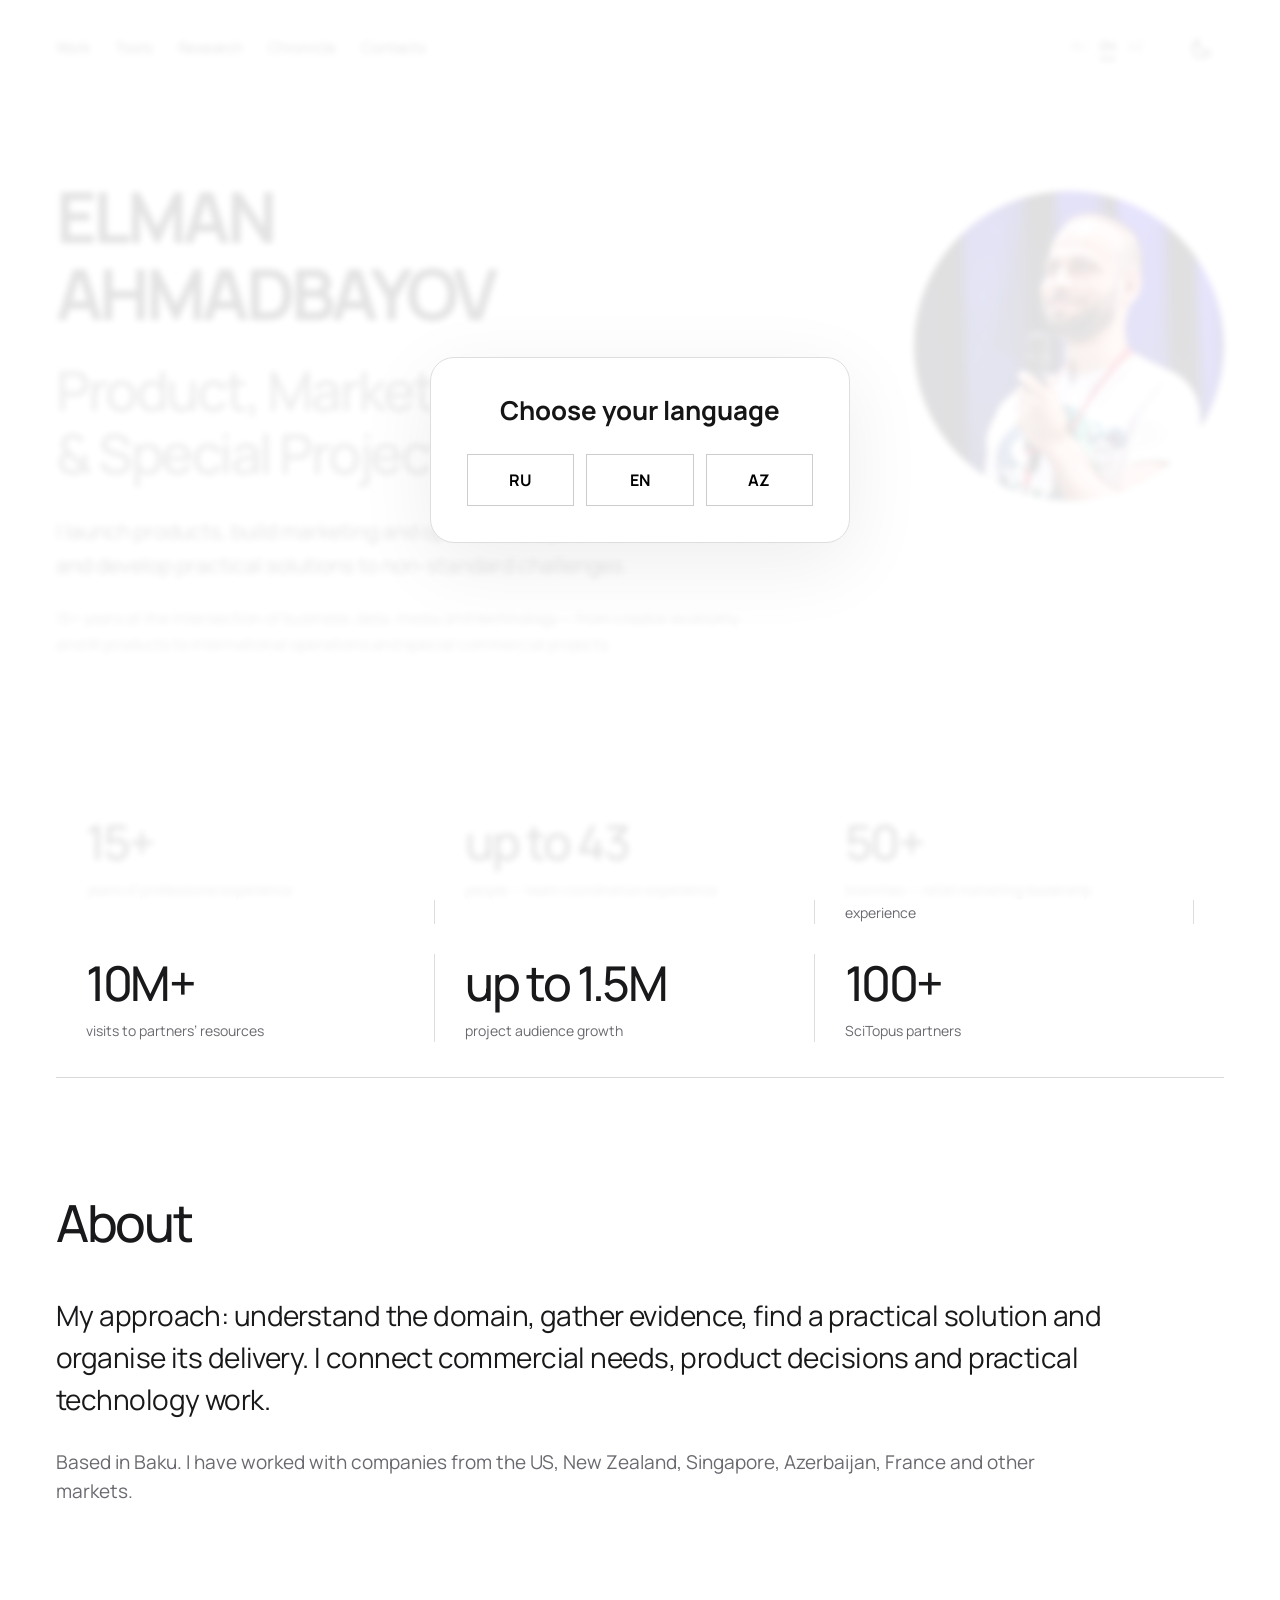
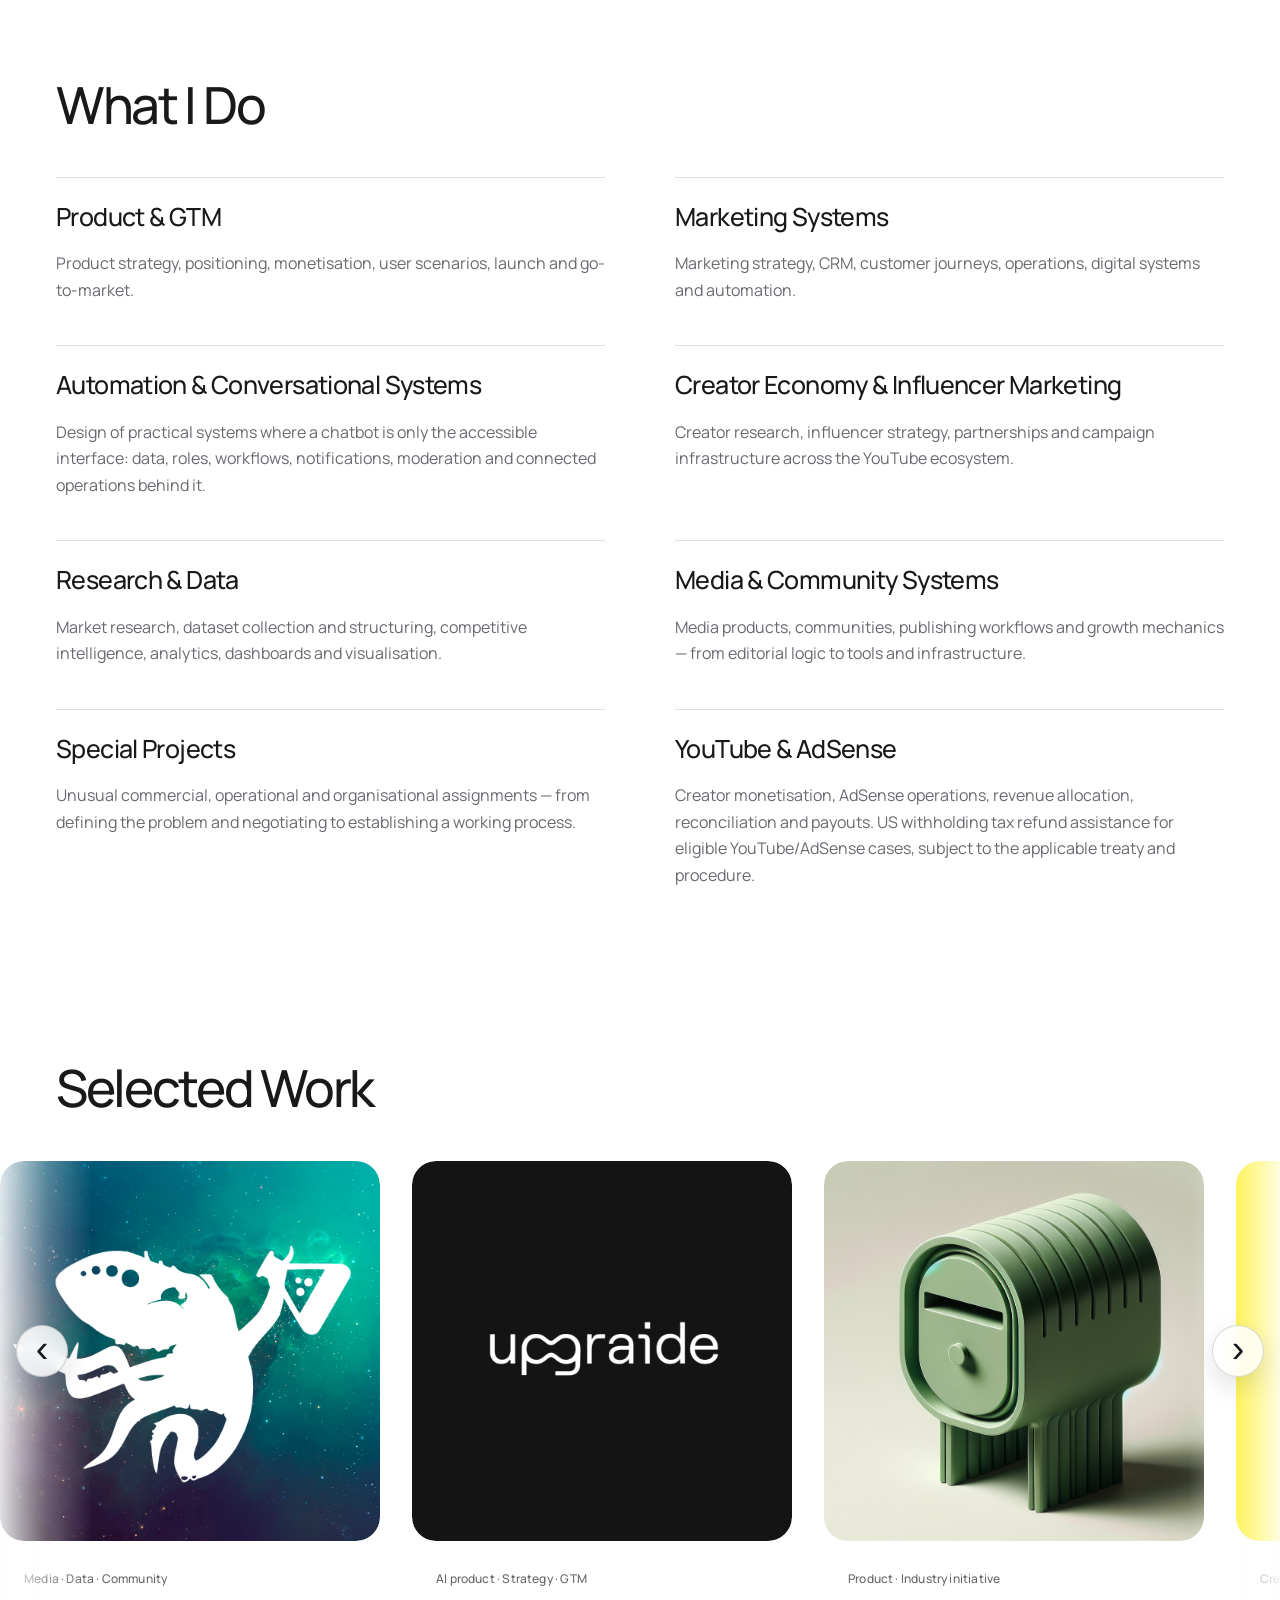
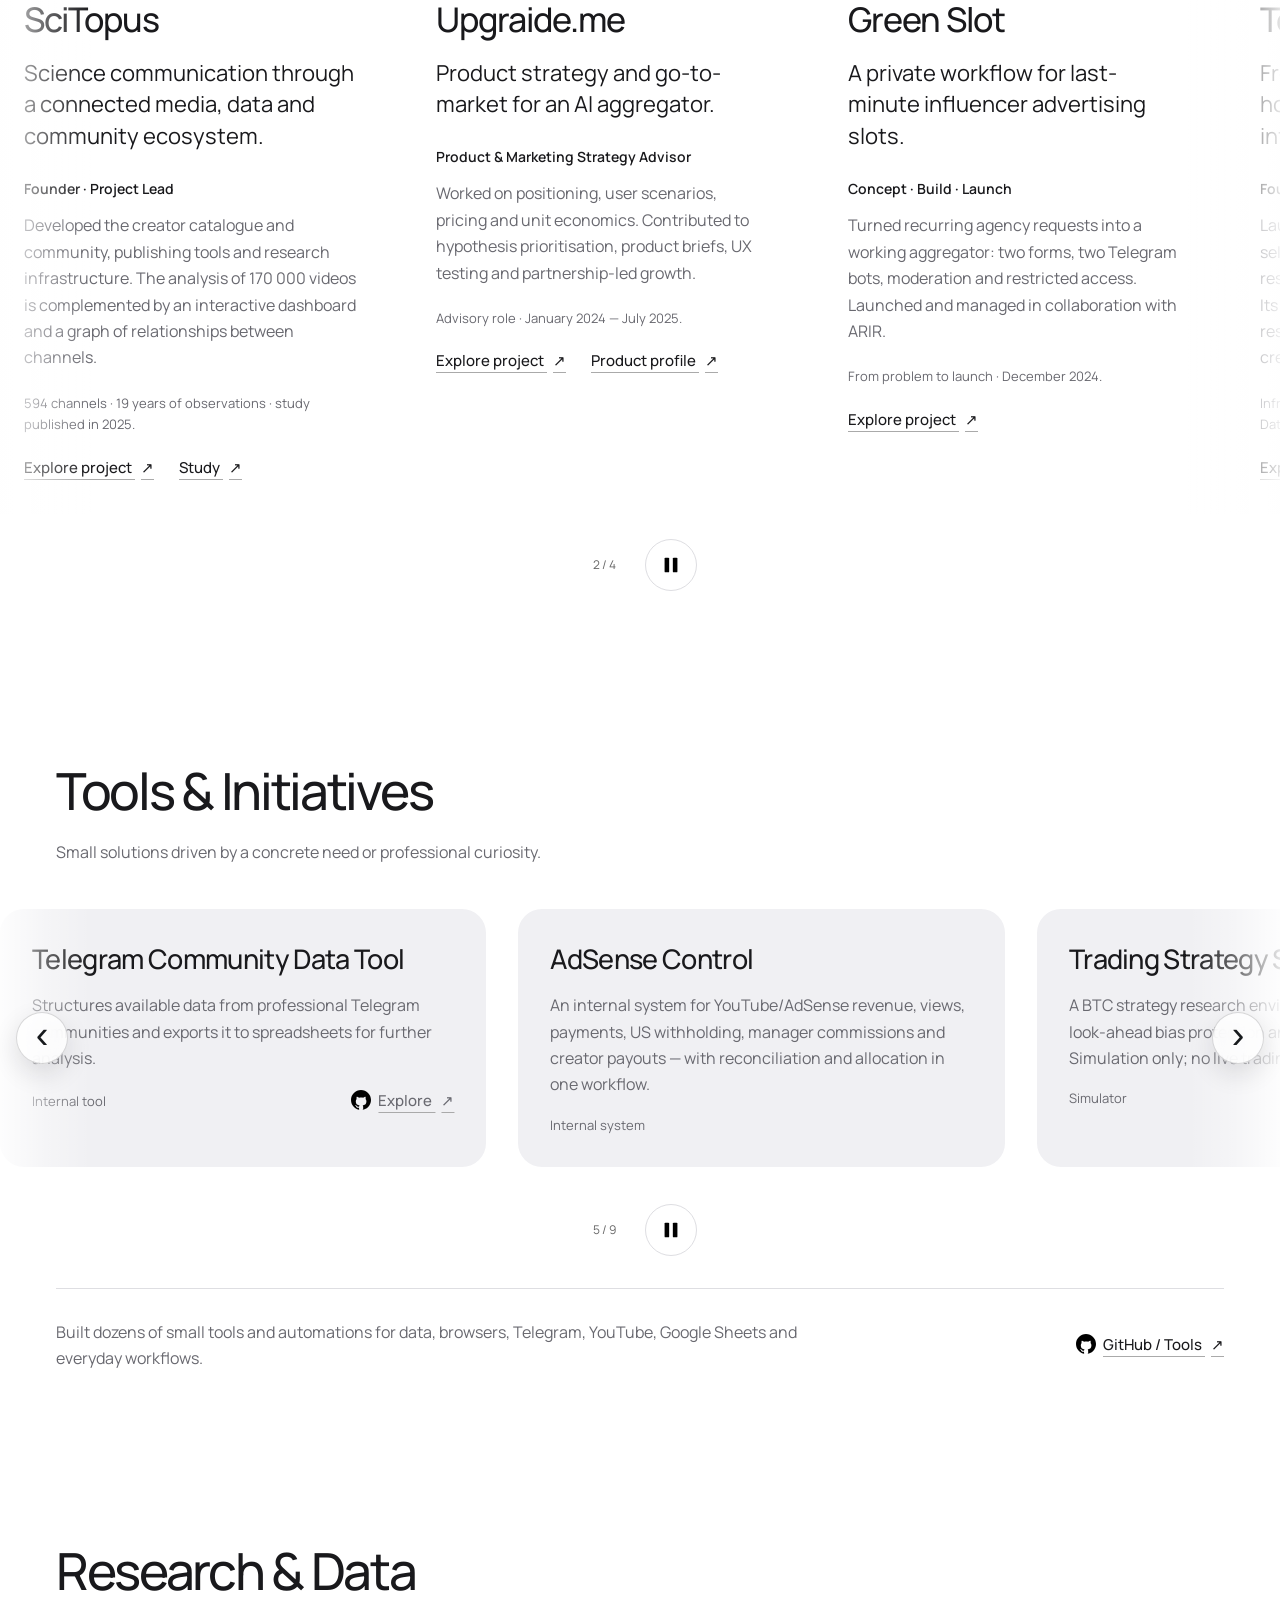
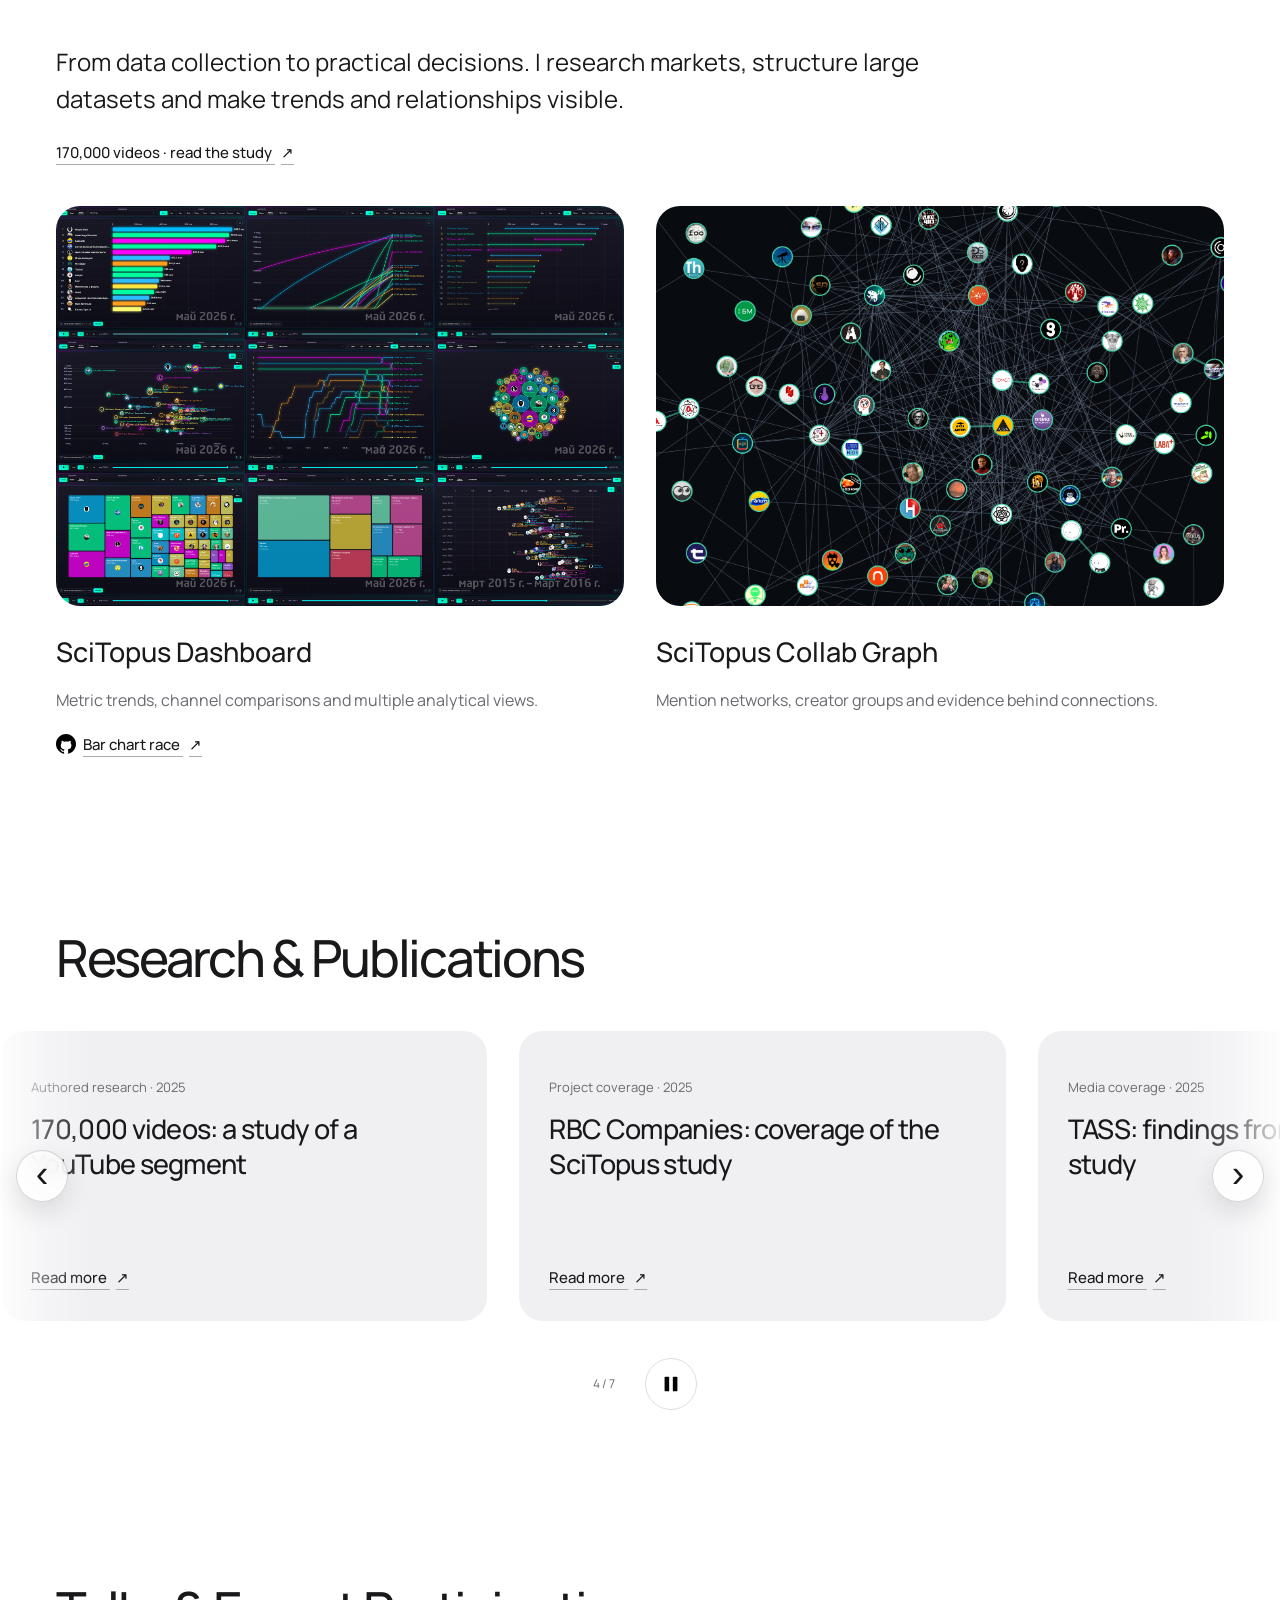
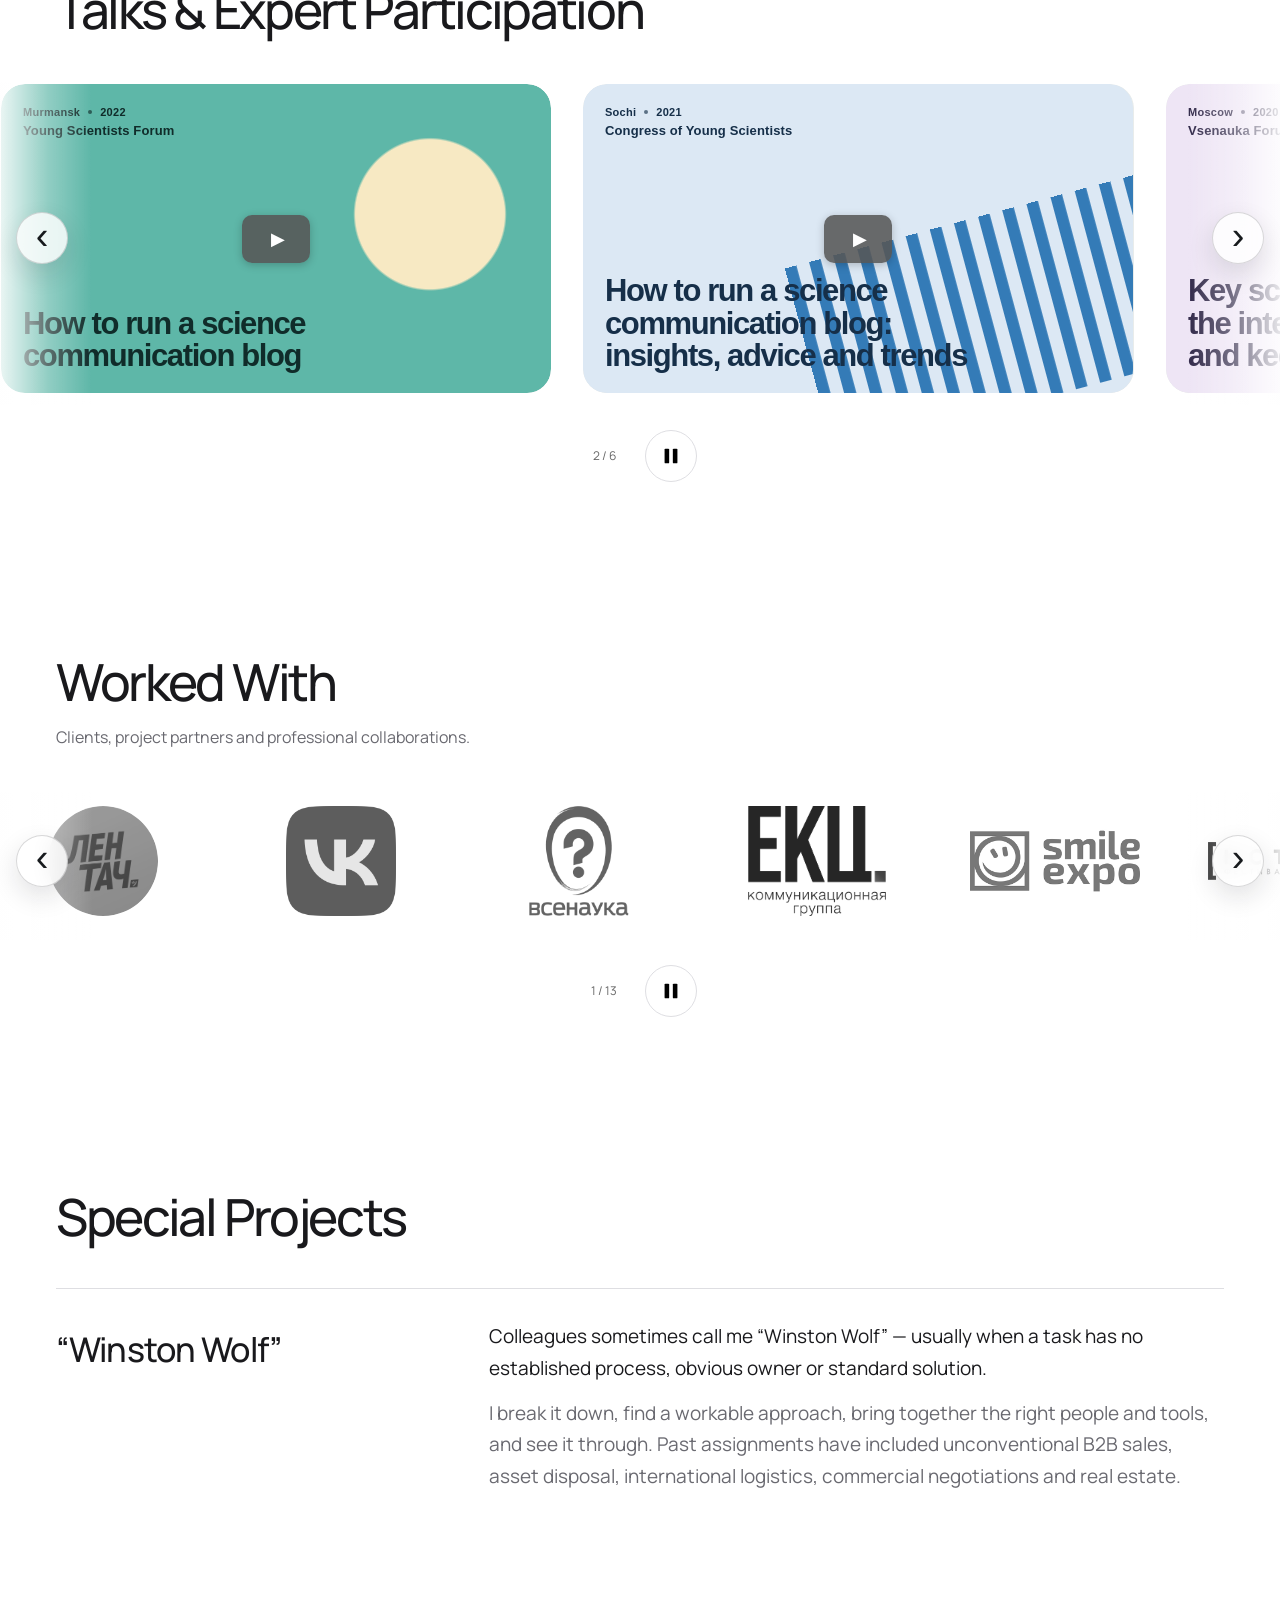
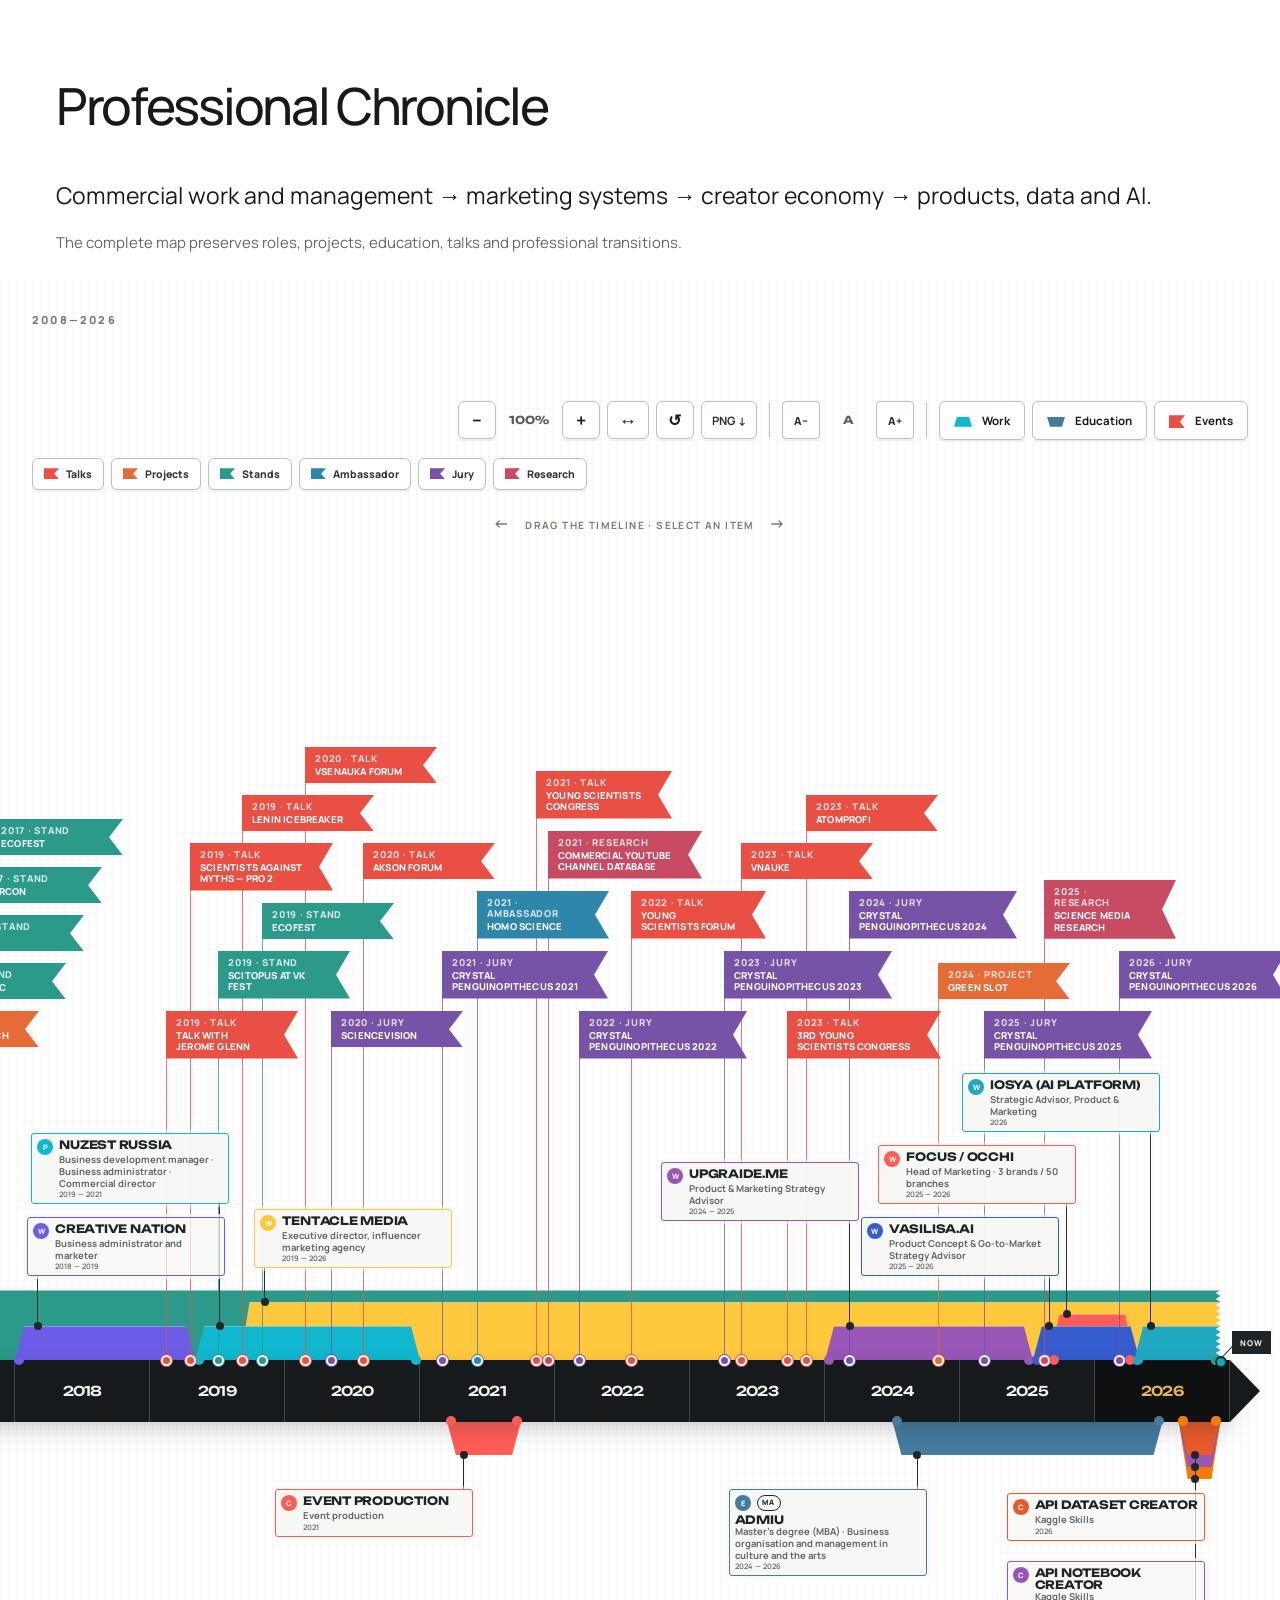
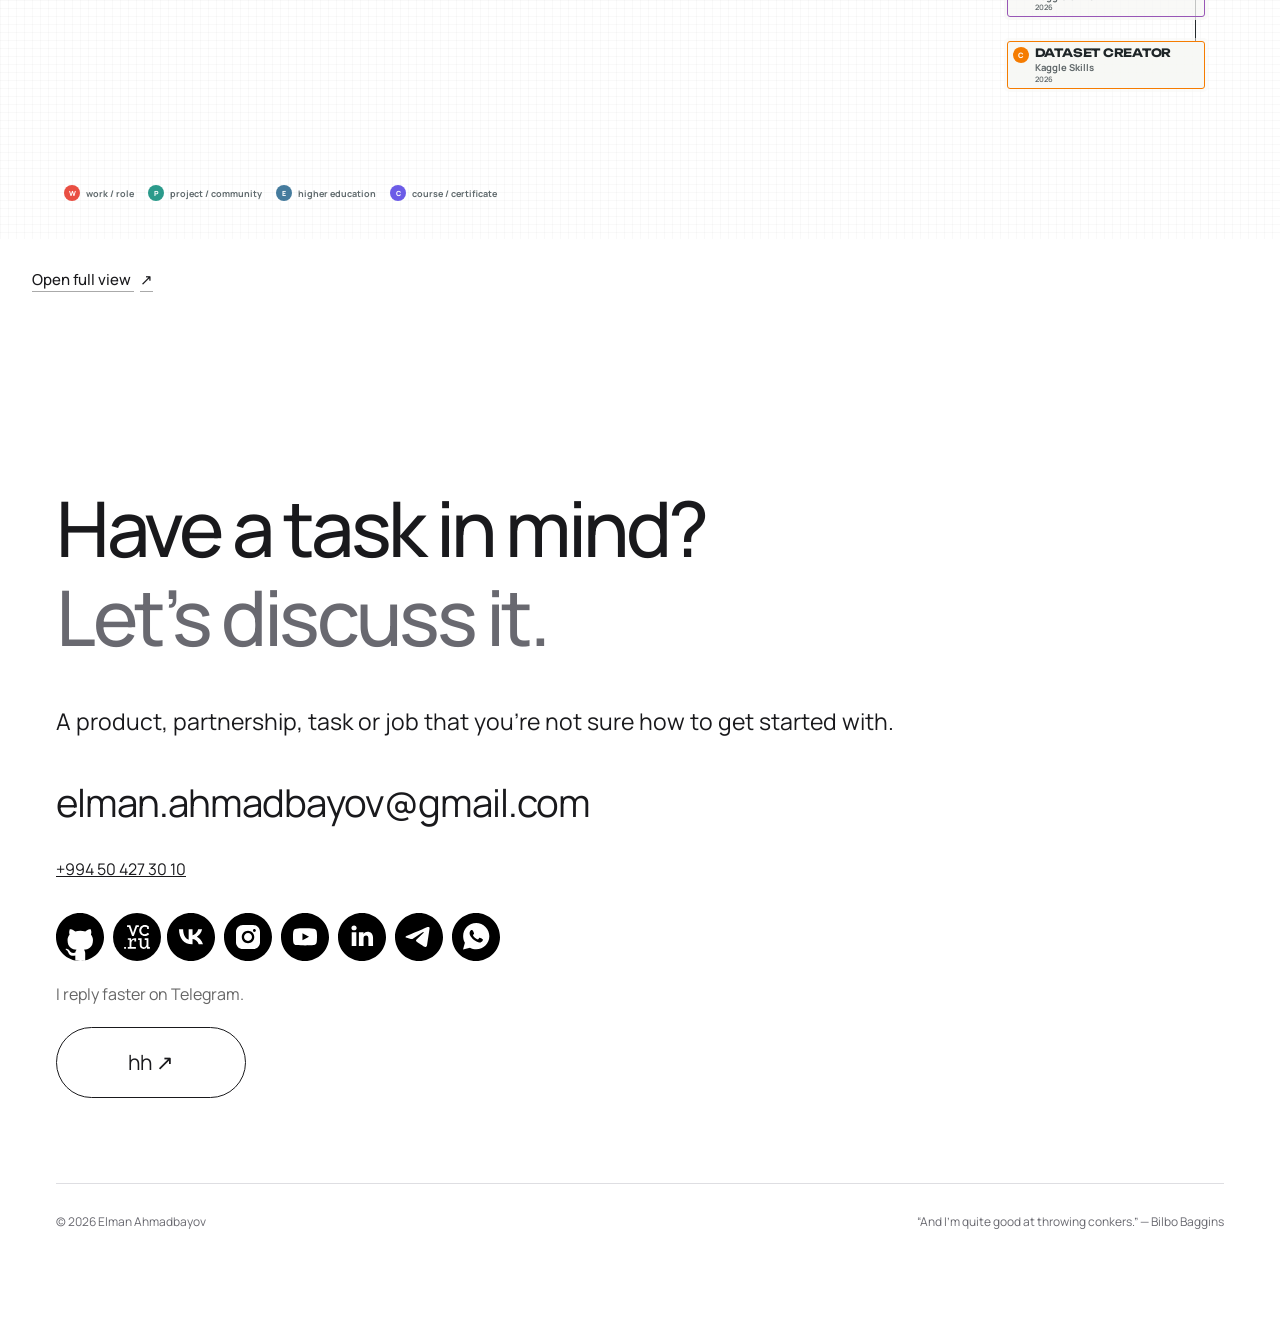
==== commit b76b8d24: "Publish approved portfolio layout, metrics and carousel behaviour" ====
--- a/index.html
+++ b/index.html
@@ -1 +1 @@
-<!doctype html> <html lang="en" class="editorial-ready"> <head> <script src="language-boot.js?v=239add60f4"></script><style>html.language-loading body{visibility:hidden}#language-title:focus{outline:0}</style><meta charset="utf-8"> <meta name="viewport" content="width=device-width,initial-scale=1"> <title>Elman Ahmadbayov - Product, Marketing &amp; Special Projects</title> <link rel="canonical" href="https://elman.digital/"> <meta name="format-detection" content="telephone=no"> <meta http-equiv="x-dns-prefetch-control" content="on"> <link rel="dns-prefetch" href="https://ws.tildacdn.com"> <link rel="dns-prefetch" href="https://static.tildacdn.ink"> <meta name="robots" content="noindex,nofollow"> <link rel="stylesheet" href="assets/54621bf462caf45d99.css" type="text/css" media="all" onerror='this.loaderr="y"'> <link rel="stylesheet" href="assets/9f89693275180f79a0.css" type="text/css" media="all" onerror='this.loaderr="y"'> <link rel="preconnect" href="https://fonts.gstatic.com"> <link href="assets/c08a24ed48a6443229.css" rel="stylesheet"> <link rel="stylesheet" href="assets/64c7da05ee834e1bec.css" type="text/css" media="all" onerror='this.loaderr="y"'> <link rel="icon" href="data:,"><meta property="og:type" content="website"><meta property="og:site_name" content="Elman Ahmadbayov"><meta property="og:title" content="Elman Ahmadbayov - Product, Marketing &amp; Special Projects"><meta property="og:description" content="I launch products, build marketing and operational systems, research markets, and develop practical solutions to non-standard challenges."><meta property="og:url" content="https://elman.digital/"><meta property="og:locale" content="en_US"><meta property="og:image" content="https://elman.digital/assets/social-preview-20260906.png"><meta property="og:image:secure_url" content="https://elman.digital/assets/social-preview-20260906.png"><meta property="og:image:type" content="image/png"><meta property="og:image:width" content="1120"><meta property="og:image:height" content="1120"><meta property="og:image:alt" content="Elman Ahmadbayov"><meta name="twitter:card" content="summary"><meta name="twitter:title" content="Elman Ahmadbayov - Product, Marketing &amp; Special Projects"><meta name="twitter:description" content="I launch products, build marketing and operational systems, research markets, and develop practical solutions to non-standard challenges."><meta name="twitter:image" content="https://elman.digital/assets/social-preview-20260906.png"><meta name="twitter:image:alt" content="Elman Ahmadbayov"><link rel="stylesheet" href="editorial.css"><link rel="stylesheet" href="video-covers.css"><link rel="stylesheet" href="fullwidth-carousels.css"><link rel="stylesheet" href="dark-theme.css"><script src="theme.js?v=1421d5b3ce"></script></head> <body><a class="skip-link" href="?en" data-section="main">Skip to content</a><header class="site-header"><nav aria-label="Main navigation"><a href="?en" data-section="selected-work">Work</a><a href="?en" data-section="initiatives">Initiatives</a><a href="?en#research" data-section="research">Research</a><a href="?en#chronicle" data-section="professional-chronicle">Chronicle</a><a href="?en" data-section="contact">Contact</a></nav><div class="languages" aria-label="Language"><a href="?ru" lang="ru" data-language="ru">RU</a><a href="?en" lang="en" aria-current="page" data-language="en">EN</a><a href="?az" lang="az" data-language="az">AZ</a></div><button id="theme-toggle" type="button" aria-pressed="false">Dark</button></header><main id="main"><section class="hero-section"><div class="editorial-hero"><div class="hero-identity"><p class="hero-name">ELMAN<br>AHMADBAYOV</p><h1>Product, Marketing<br>&amp; Special Projects</h1></div><div><p class="hero-lead">I launch products, build marketing and operational systems, research markets, and develop practical solutions to non-standard challenges.</p><p class="hero-note">15+ years at the intersection of business, data, media and technology — from creator economy and AI products to international operations and special commercial projects.</p><a class="editorial-button" href="?en" data-section="selected-work">Selected work</a></div><img class="portrait" src="assets/1a2aa0b2c26e7a6619.png" alt="Elman Ahmadbayov"></div></section><div class="proof-strip"><a href="?en#chronicle" data-section="professional-chronicle"><strong>15+</strong><span>years of professional experience</span></a><a href="?en#chronicle" data-section="professional-chronicle"><strong>up to 43</strong><span>people — team coordination experience</span></a><a href="?en#chronicle" data-section="professional-chronicle"><strong>50+</strong><span>branches — retail marketing leadership experience</span></a></div><section id="about" class="section" aria-labelledby="about-heading"><div class="section-heading"><h2 id="about-heading">About</h2></div><div class="about-copy"><p>My approach: understand the domain, gather evidence, find a practical solution and organise its delivery. I connect commercial needs, product decisions and practical technology work.</p><p class="muted">Based in Baku. I have worked with companies from the US, New Zealand, Singapore, Azerbaijan, France and other markets.</p></div></section><section id="services" class="section" aria-labelledby="services-heading"><div class="section-heading"><h2 id="services-heading">What I Do</h2></div><div class="services-grid"><article><h3>Product &amp; GTM</h3><p>Product strategy, positioning, monetisation, user scenarios, launch and go-to-market.</p></article><article><h3>Marketing Systems</h3><p>Marketing strategy, CRM, customer journeys, operations, digital systems and automation.</p></article><article><h3>Automation &amp; Conversational Systems</h3><p>Design of practical systems where a chatbot is only the accessible interface: data, roles, workflows, notifications, moderation and connected operations behind it.</p></article><article><h3>Creator Economy &amp; Influencer Marketing</h3><p>Creator research, influencer strategy, partnerships and campaign infrastructure across the YouTube ecosystem.</p></article><article><h3>Research &amp; Data</h3><p>Market research, dataset collection and structuring, competitive intelligence, analytics, dashboards and visualisation.</p></article><article><h3>Media &amp; Community Systems</h3><p>Media products, communities, publishing workflows and growth mechanics — from editorial logic to tools and infrastructure.</p></article><article><h3>Special Projects</h3><p>Unusual commercial, operational and organisational assignments — from defining the problem and negotiating to establishing a working process.</p></article><article><h3>YouTube &amp; AdSense</h3><p>Creator monetisation, AdSense operations, revenue allocation, reconciliation and payouts. US withholding tax refund assistance for eligible YouTube/AdSense cases, subject to the applicable treaty and procedure.</p></article></div></section><section id="selected-work" class="section" aria-labelledby="selected-work-heading"><div class="section-heading"><h2 id="selected-work-heading">Selected Work</h2></div><div class="carousel" role="region" aria-roledescription="carousel" aria-label="Selected Work"><div class="carousel-track" id="selected-work-track" tabindex="0" aria-label="Use arrow keys to browse"><article class="flagship slide"><div class="work-art"><img src="assets/ce4c5188eac724a797.png" alt="Tentacle.Media" loading="lazy"></div><div class="work-copy"><p class="eyebrow">Creator economy · Marketing · Data</p><h3>Tentacle.Media</h3><p class="work-intro">From creator selection to in-house creator intelligence infrastructure.</p><p class="role">Founder · Executive Director</p><p>Launched the agency, developed a creator-selection methodology, and organised research, analysis and campaign workflows. Its dataset and automations support research across 100,000+ independent creator channels.</p><p class="proof-note">Infrastructure snapshot: 106,224 channels, July 2026. Dataset coverage, not clients or owned channels.</p><div class="link-row"><a class="text-link" href="https://www.tentacle.media/" target="_blank" rel="noopener noreferrer">Explore project <span aria-hidden="true">↗</span></a><a class="text-link" href="https://vc.ru/marketing/333590-baza-dannyh-kotoraya-izmenit-inflyuens-marketing-navsegda" target="_blank" rel="noopener noreferrer">Methodology · 2021 <span aria-hidden="true">↗</span></a></div></div></article><article class="flagship slide"><div class="work-art"><img src="assets/4376309af7387bdf9d.png" alt="SciTopus" loading="lazy"></div><div class="work-copy"><p class="eyebrow">Media · Data · Community</p><h3>SciTopus</h3><p class="work-intro">Science communication through a connected media, data and community ecosystem.</p><p class="role">Founder · Project Lead</p><p>Developed the creator catalogue and community, publishing tools and research infrastructure. The analysis of 170 000 videos is complemented by an interactive dashboard and a graph of relationships between channels.</p><p class="proof-note">594 channels · 19 years of observations · study published in 2025.</p><div class="link-row"><a class="text-link" href="https://scitopus.com/" target="_blank" rel="noopener noreferrer">Explore project <span aria-hidden="true">↗</span></a><a class="text-link" href="https://vc.ru/media/2187320-nauchnyi-pop-na-youtube-issledovanie-170000-video-za-19-let" target="_blank" rel="noopener noreferrer">Study <span aria-hidden="true">↗</span></a></div></div></article><article class="flagship slide"><div class="work-art"><img src="assets/4ada5a4c3abfcc4f06.png" alt="Upgraide.me" loading="lazy"></div><div class="work-copy"><p class="eyebrow">AI product · Strategy · GTM</p><h3>Upgraide.me</h3><p class="work-intro">Product strategy and go-to-market for an AI aggregator.</p><p class="role">Product &amp; Marketing Strategy Advisor</p><p>Worked on positioning, user scenarios, pricing and unit economics. Contributed to hypothesis prioritisation, product briefs, UX testing and partnership-led growth.</p><p class="proof-note">Advisory role · January 2024 — July 2025.</p><div class="link-row"><a class="text-link" href="https://upgraide.me/" target="_blank" rel="noopener noreferrer">Explore project <span aria-hidden="true">↗</span></a><a class="text-link" href="https://productradar.ru/product/upgraide-me/" target="_blank" rel="noopener noreferrer">Product profile <span aria-hidden="true">↗</span></a></div></div></article><article class="flagship slide"><div class="work-art"><img src="assets/ce87d38c9d874f823e.jpg" alt="Green Slot" loading="lazy"></div><div class="work-copy"><p class="eyebrow">Product · Industry initiative</p><h3>Green Slot</h3><p class="work-intro">A private workflow for last-minute influencer advertising slots.</p><p class="role">Concept · Build · Launch</p><p>Turned recurring agency requests into a working aggregator: two forms, two Telegram bots, moderation and restricted access. Launched and managed in collaboration with ARIR.</p><p class="proof-note">From problem to launch · December 2024.</p><div class="link-row"><a class="text-link" href="https://vc.ru/marketing/1730224-zelenyi-slotik-zakrytyi-agregator-dlya-agentstv-inflyuens-marketinga-za-odnu-noch" target="_blank" rel="noopener noreferrer">Explore project <span aria-hidden="true">↗</span></a></div></div></article></div><div class="carousel-controls"><button type="button" data-dir="-1" aria-controls="selected-work-track" aria-label="Previous"><span aria-hidden="true">‹</span></button><span class="carousel-position" aria-live="polite"></span><button type="button" data-dir="1" aria-controls="selected-work-track" aria-label="Next"><span aria-hidden="true">›</span></button></div></div></section><section id="initiatives" class="section" aria-labelledby="initiatives-heading"><div class="section-heading"><h2 id="initiatives-heading">Selected Initiatives</h2><p>Small solutions driven by a concrete need or professional curiosity.</p></div><div class="carousel" role="region" aria-roledescription="carousel" aria-label="Initiatives"><div class="carousel-track" id="initiatives-track" tabindex="0" aria-label="Use arrow keys to browse"><article class="initiative slide"><span class="item-number">01</span><p class="category">Accessibility · Social impact</p><h3>AAC Communicator</h3><p>An AAC communicator for Azerbaijani speakers with speech disabilities: Azerbaijani and Russian, offline speech synthesis, on-screen keyboards and switch accessibility.</p><div class="card-bottom"><span>Working local version</span></div></article><article class="initiative slide"><span class="item-number">02</span><p class="category">Monitoring · Automation</p><h3>Rent Aggregator Baku</h3><p>Collects and filters fresh Baku rental listings, stores them in PostgreSQL and delivers relevant options through Telegram.</p><div class="card-bottom"><span>Running service</span><a class="text-link" href="https://github.com/Airshipster/rent-aggregator-baku" target="_blank" rel="noopener noreferrer"><svg class="github-mark" role="presentation" width="20" height="20" viewbox="0 0 100 100" fill="none" xmlns="http://www.w3.org/2000/svg" aria-hidden="true"> <path fill-rule="evenodd" clip-rule="evenodd" d="M52.078 99.958C78.728 98.868 100 76.918 100 50c0-27.614-22.386-50-50-50S0 22.386 0 50s22.386 50 50 50l.368-.001.335.001c.432 0 .894-.015 1.375-.042Zm0 0c3.828-.216 8.81-1.186 8.81-1.186l-.053-2.99s.05-5.839.05-11.388c0-3.873-1.327-6.407-2.818-7.688 9.248-1.027 18.954-4.537 18.954-20.484 0-4.532-1.607-8.238-4.268-11.14.427-1.05 1.852-5.271-.413-10.986 0 0-3.479-1.116-11.405 4.256-3.316-.92-6.867-1.381-10.392-1.397-3.53.016-7.082.476-10.393 1.397-7.93-5.372-11.416-4.256-11.416-4.256-2.258 5.716-.833 9.937-.407 10.986-2.655 2.902-4.272 6.607-4.272 11.14 0 15.907 9.69 19.469 18.909 20.517-1.186 1.038-2.258 2.867-2.635 5.55-2.366 1.062-8.378 2.894-12.081-3.45 0 0-2.193-3.984-6.358-4.278 0 0-4.055-.052-.286 2.523 0 0 2.722 1.277 4.609 6.073 0 0 2.436 8.073 13.984 5.565.01 1.884.026 3.515.038 4.77.01 1.053.018 1.84.018 2.29l.01 2.889c3.232.84 6.617 1.3 10.105 1.328a50.99 50.99 0 0 0 1.71-.041Z" fill="#000000"></path> </svg>Explore <span aria-hidden="true">↗</span></a></div></article><article class="initiative slide"><span class="item-number">03</span><p class="category">Analytics · Visualisation</p><h3>SciTopus Data Visualisations</h3><p>A dashboard, collaboration graph and bar chart race make large video datasets and relationships between creators easier to explore.</p><div class="card-bottom"><span>Part of SciTopus</span><a class="text-link" href="?en#research" data-section="research">Explore <span aria-hidden="true">↗</span></a></div></article><article class="initiative slide"><span class="item-number">04</span><p class="category">Browser · Tool</p><h3>Click2JSON</h3><p>Records user interactions and page-element context as structured JSON for interface analysis and automation planning.</p><div class="card-bottom"><span>Small tool</span><a class="text-link" href="https://gist.github.com/Airshipster/1dc98bc3852e53c4ff0dda528f49b3f3" target="_blank" rel="noopener noreferrer"><svg class="github-mark" role="presentation" width="20" height="20" viewbox="0 0 100 100" fill="none" xmlns="http://www.w3.org/2000/svg" aria-hidden="true"> <path fill-rule="evenodd" clip-rule="evenodd" d="M52.078 99.958C78.728 98.868 100 76.918 100 50c0-27.614-22.386-50-50-50S0 22.386 0 50s22.386 50 50 50l.368-.001.335.001c.432 0 .894-.015 1.375-.042Zm0 0c3.828-.216 8.81-1.186 8.81-1.186l-.053-2.99s.05-5.839.05-11.388c0-3.873-1.327-6.407-2.818-7.688 9.248-1.027 18.954-4.537 18.954-20.484 0-4.532-1.607-8.238-4.268-11.14.427-1.05 1.852-5.271-.413-10.986 0 0-3.479-1.116-11.405 4.256-3.316-.92-6.867-1.381-10.392-1.397-3.53.016-7.082.476-10.393 1.397-7.93-5.372-11.416-4.256-11.416-4.256-2.258 5.716-.833 9.937-.407 10.986-2.655 2.902-4.272 6.607-4.272 11.14 0 15.907 9.69 19.469 18.909 20.517-1.186 1.038-2.258 2.867-2.635 5.55-2.366 1.062-8.378 2.894-12.081-3.45 0 0-2.193-3.984-6.358-4.278 0 0-4.055-.052-.286 2.523 0 0 2.722 1.277 4.609 6.073 0 0 2.436 8.073 13.984 5.565.01 1.884.026 3.515.038 4.77.01 1.053.018 1.84.018 2.29l.01 2.889c3.232.84 6.617 1.3 10.105 1.328a50.99 50.99 0 0 0 1.71-.041Z" fill="#000000"></path> </svg>Explore <span aria-hidden="true">↗</span></a></div></article><article class="initiative slide"><span class="item-number">05</span><p class="category">Data · Communities</p><h3>Telegram Community Data Tool</h3><p>Structures available data from professional Telegram communities and exports it to spreadsheets for further analysis.</p><div class="card-bottom"><span>Internal tool</span><a class="text-link" href="https://gist.github.com/Airshipster/e6c1b14d03aeeac26b27bb73157deba7" target="_blank" rel="noopener noreferrer"><svg class="github-mark" role="presentation" width="20" height="20" viewbox="0 0 100 100" fill="none" xmlns="http://www.w3.org/2000/svg" aria-hidden="true"> <path fill-rule="evenodd" clip-rule="evenodd" d="M52.078 99.958C78.728 98.868 100 76.918 100 50c0-27.614-22.386-50-50-50S0 22.386 0 50s22.386 50 50 50l.368-.001.335.001c.432 0 .894-.015 1.375-.042Zm0 0c3.828-.216 8.81-1.186 8.81-1.186l-.053-2.99s.05-5.839.05-11.388c0-3.873-1.327-6.407-2.818-7.688 9.248-1.027 18.954-4.537 18.954-20.484 0-4.532-1.607-8.238-4.268-11.14.427-1.05 1.852-5.271-.413-10.986 0 0-3.479-1.116-11.405 4.256-3.316-.92-6.867-1.381-10.392-1.397-3.53.016-7.082.476-10.393 1.397-7.93-5.372-11.416-4.256-11.416-4.256-2.258 5.716-.833 9.937-.407 10.986-2.655 2.902-4.272 6.607-4.272 11.14 0 15.907 9.69 19.469 18.909 20.517-1.186 1.038-2.258 2.867-2.635 5.55-2.366 1.062-8.378 2.894-12.081-3.45 0 0-2.193-3.984-6.358-4.278 0 0-4.055-.052-.286 2.523 0 0 2.722 1.277 4.609 6.073 0 0 2.436 8.073 13.984 5.565.01 1.884.026 3.515.038 4.77.01 1.053.018 1.84.018 2.29l.01 2.889c3.232.84 6.617 1.3 10.105 1.328a50.99 50.99 0 0 0 1.71-.041Z" fill="#000000"></path> </svg>Explore <span aria-hidden="true">↗</span></a></div></article><article class="initiative slide"><span class="item-number">06</span><p class="category">Creator monetisation · Operations</p><h3>AdSense Control</h3><p>An internal system for YouTube/AdSense revenue, views, payments, US withholding, manager commissions and creator payouts — with reconciliation and allocation in one workflow.</p><div class="card-bottom"><span>Internal system</span></div></article><article class="initiative slide"><span class="item-number">07</span><p class="category">Research · Experiment</p><h3>Trading Strategy Simulator</h3><p>A Bitcoin strategy research environment with fees, slippage, look-ahead bias protection and parameter optimisation. Simulation only; no live trading.</p><div class="card-bottom"><span>Simulator</span></div></article><article class="initiative slide"><span class="item-number">08</span><p class="category">3D · Prototype</p><h3>3D Furniture Configurator</h3><p>An interactive 3D furniture presentation prototype for discussing a design and a custom order.</p><div class="card-bottom"><span>Prototype</span><a class="text-link" href="https://github.com/Airshipster/furniture-3d-model-example" target="_blank" rel="noopener noreferrer"><svg class="github-mark" role="presentation" width="20" height="20" viewbox="0 0 100 100" fill="none" xmlns="http://www.w3.org/2000/svg" aria-hidden="true"> <path fill-rule="evenodd" clip-rule="evenodd" d="M52.078 99.958C78.728 98.868 100 76.918 100 50c0-27.614-22.386-50-50-50S0 22.386 0 50s22.386 50 50 50l.368-.001.335.001c.432 0 .894-.015 1.375-.042Zm0 0c3.828-.216 8.81-1.186 8.81-1.186l-.053-2.99s.05-5.839.05-11.388c0-3.873-1.327-6.407-2.818-7.688 9.248-1.027 18.954-4.537 18.954-20.484 0-4.532-1.607-8.238-4.268-11.14.427-1.05 1.852-5.271-.413-10.986 0 0-3.479-1.116-11.405 4.256-3.316-.92-6.867-1.381-10.392-1.397-3.53.016-7.082.476-10.393 1.397-7.93-5.372-11.416-4.256-11.416-4.256-2.258 5.716-.833 9.937-.407 10.986-2.655 2.902-4.272 6.607-4.272 11.14 0 15.907 9.69 19.469 18.909 20.517-1.186 1.038-2.258 2.867-2.635 5.55-2.366 1.062-8.378 2.894-12.081-3.45 0 0-2.193-3.984-6.358-4.278 0 0-4.055-.052-.286 2.523 0 0 2.722 1.277 4.609 6.073 0 0 2.436 8.073 13.984 5.565.01 1.884.026 3.515.038 4.77.01 1.053.018 1.84.018 2.29l.01 2.889c3.232.84 6.617 1.3 10.105 1.328a50.99 50.99 0 0 0 1.71-.041Z" fill="#000000"></path> </svg>Explore <span aria-hidden="true">↗</span></a></div></article></div><div class="carousel-controls"><button type="button" data-dir="-1" aria-controls="initiatives-track" aria-label="Previous"><span aria-hidden="true">‹</span></button><span class="carousel-position" aria-live="polite"></span><button type="button" data-dir="1" aria-controls="initiatives-track" aria-label="Next"><span aria-hidden="true">›</span></button></div></div><div class="tools-note"><p>Built dozens of small tools and automations for data, browsers, Telegram, YouTube, Google Sheets and everyday workflows.</p><a class="text-link" href="https://github.com/Airshipster/" target="_blank" rel="noopener noreferrer"><svg class="github-mark" role="presentation" width="20" height="20" viewbox="0 0 100 100" fill="none" xmlns="http://www.w3.org/2000/svg" aria-hidden="true"> <path fill-rule="evenodd" clip-rule="evenodd" d="M52.078 99.958C78.728 98.868 100 76.918 100 50c0-27.614-22.386-50-50-50S0 22.386 0 50s22.386 50 50 50l.368-.001.335.001c.432 0 .894-.015 1.375-.042Zm0 0c3.828-.216 8.81-1.186 8.81-1.186l-.053-2.99s.05-5.839.05-11.388c0-3.873-1.327-6.407-2.818-7.688 9.248-1.027 18.954-4.537 18.954-20.484 0-4.532-1.607-8.238-4.268-11.14.427-1.05 1.852-5.271-.413-10.986 0 0-3.479-1.116-11.405 4.256-3.316-.92-6.867-1.381-10.392-1.397-3.53.016-7.082.476-10.393 1.397-7.93-5.372-11.416-4.256-11.416-4.256-2.258 5.716-.833 9.937-.407 10.986-2.655 2.902-4.272 6.607-4.272 11.14 0 15.907 9.69 19.469 18.909 20.517-1.186 1.038-2.258 2.867-2.635 5.55-2.366 1.062-8.378 2.894-12.081-3.45 0 0-2.193-3.984-6.358-4.278 0 0-4.055-.052-.286 2.523 0 0 2.722 1.277 4.609 6.073 0 0 2.436 8.073 13.984 5.565.01 1.884.026 3.515.038 4.77.01 1.053.018 1.84.018 2.29l.01 2.889c3.232.84 6.617 1.3 10.105 1.328a50.99 50.99 0 0 0 1.71-.041Z" fill="#000000"></path> </svg>GitHub / Tools <span aria-hidden="true">↗</span></a></div></section><section id="research" class="section" aria-labelledby="research-heading"><div class="section-heading"><h2 id="research-heading">Research &amp; Data</h2></div><div class="research-intro"><p>From data collection to practical decisions. I research markets, structure large datasets and make trends and relationships visible.</p><a class="text-link" href="https://vc.ru/media/2187320-nauchnyi-pop-na-youtube-issledovanie-170000-video-za-19-let" target="_blank" rel="noopener noreferrer">170,000 videos · read the study <span aria-hidden="true">↗</span></a></div><div class="artifact-grid"><figure><a href="https://scitopus.com/youtube-dashboard" target="_blank" rel="noopener" data-interactive="dashboard" aria-controls="research-interactive" aria-expanded="false"><img src="assets/scitopus-dashboard-preview.png" alt="SciTopus: channel views over time" loading="lazy"></a><figcaption><h3>SciTopus Dashboard</h3><p>Metric trends, channel comparisons and multiple analytical views.</p></figcaption></figure><figure><a href="https://scitopus.com/collabs" target="_blank" rel="noopener" data-interactive="collabs" aria-controls="research-interactive" aria-expanded="false"><img src="assets/scitopus-collabs-preview.png" alt="SciTopus: YouTube channel relationship graph" loading="lazy"></a><figcaption><h3>SciTopus Collab Graph</h3><p>Mention networks, creator groups and evidence behind connections.</p></figcaption></figure></div><div class="link-row"><a class="text-link" href="https://github.com/Airshipster/scitopus-bar-chart-race" target="_blank" rel="noopener noreferrer"><svg class="github-mark" role="presentation" width="20" height="20" viewbox="0 0 100 100" fill="none" xmlns="http://www.w3.org/2000/svg" aria-hidden="true"> <path fill-rule="evenodd" clip-rule="evenodd" d="M52.078 99.958C78.728 98.868 100 76.918 100 50c0-27.614-22.386-50-50-50S0 22.386 0 50s22.386 50 50 50l.368-.001.335.001c.432 0 .894-.015 1.375-.042Zm0 0c3.828-.216 8.81-1.186 8.81-1.186l-.053-2.99s.05-5.839.05-11.388c0-3.873-1.327-6.407-2.818-7.688 9.248-1.027 18.954-4.537 18.954-20.484 0-4.532-1.607-8.238-4.268-11.14.427-1.05 1.852-5.271-.413-10.986 0 0-3.479-1.116-11.405 4.256-3.316-.92-6.867-1.381-10.392-1.397-3.53.016-7.082.476-10.393 1.397-7.93-5.372-11.416-4.256-11.416-4.256-2.258 5.716-.833 9.937-.407 10.986-2.655 2.902-4.272 6.607-4.272 11.14 0 15.907 9.69 19.469 18.909 20.517-1.186 1.038-2.258 2.867-2.635 5.55-2.366 1.062-8.378 2.894-12.081-3.45 0 0-2.193-3.984-6.358-4.278 0 0-4.055-.052-.286 2.523 0 0 2.722 1.277 4.609 6.073 0 0 2.436 8.073 13.984 5.565.01 1.884.026 3.515.038 4.77.01 1.053.018 1.84.018 2.29l.01 2.889c3.232.84 6.617 1.3 10.105 1.328a50.99 50.99 0 0 0 1.71-.041Z" fill="#000000"></path> </svg>Bar chart race <span aria-hidden="true">↗</span></a></div><div id="research-interactive" class="research-interactive" hidden><div class="interactive-toolbar"><h3 id="interactive-title"><a data-interactive-direct target="_blank" rel="noopener noreferrer"></a></h3><button type="button" data-close-interactive>Close interactive view ×</button></div><iframe title="SciTopus" allow="fullscreen" allowfullscreen></iframe></div></section><section id="publications" class="section" aria-labelledby="publications-heading"><div class="section-heading"><h2 id="publications-heading">Research &amp; Publications</h2></div><div class="carousel" role="region" aria-roledescription="carousel" aria-label="Publications"><div class="carousel-track" id="publications-track" tabindex="0" aria-label="Use arrow keys to browse"><article class="publication slide"><p class="category">Authored article · 2021</p><h3>Building a dataset for creator selection</h3><a class="text-link" href="https://vc.ru/marketing/333590-baza-dannyh-kotoraya-izmenit-inflyuens-marketing-navsegda" target="_blank" rel="noopener noreferrer">Read more <span aria-hidden="true">↗</span></a></article><article class="publication slide"><p class="category">Catalogue</p><h3>Science communication channel catalogue</h3><a class="text-link" href="https://scitopus.com/youtube-list" target="_blank" rel="noopener noreferrer">Read more <span aria-hidden="true">↗</span></a></article><article class="publication slide"><p class="category">Research · Vsenauka</p><h3>Minimax on YouTube</h3><a class="text-link" href="https://vsenauka.ru/infoteka/issledovaniya/minimaks-na-youtube.html" target="_blank" rel="noopener noreferrer">Read more <span aria-hidden="true">↗</span></a></article><article class="publication slide"><p class="category">Authored research · 2025</p><h3>170,000 videos: a study of a YouTube segment</h3><a class="text-link" href="https://vc.ru/media/2187320-nauchnyi-pop-na-youtube-issledovanie-170000-video-za-19-let" target="_blank" rel="noopener noreferrer">Read more <span aria-hidden="true">↗</span></a></article><article class="publication slide"><p class="category">Project coverage · 2025</p><h3>RBC Companies: coverage of the SciTopus study</h3><a class="text-link" href="https://companies.rbc.ru/news/LYP2LYmduy/rubezhi-nauki-i-scitopus-proveli-issledovanie-nauchpopa-v-rossii/" target="_blank" rel="noopener noreferrer">Read more <span aria-hidden="true">↗</span></a></article><article class="publication slide"><p class="category">Media coverage · 2025</p><h3>TASS: findings from the SciTopus study</h3><a class="text-link" href="https://tass.ru/nauka/24953269" target="_blank" rel="noopener noreferrer">Read more <span aria-hidden="true">↗</span></a></article><article class="publication slide"><p class="category">Authored article · 2024</p><h3>Green Slot: from an industry need to launch</h3><a class="text-link" href="https://vc.ru/marketing/1730224-zelenyi-slotik-zakrytyi-agregator-dlya-agentstv-inflyuens-marketinga-za-odnu-noch" target="_blank" rel="noopener noreferrer">Read more <span aria-hidden="true">↗</span></a></article></div><div class="carousel-controls"><button type="button" data-dir="-1" aria-controls="publications-track" aria-label="Previous"><span aria-hidden="true">‹</span></button><span class="carousel-position" aria-live="polite"></span><button type="button" data-dir="1" aria-controls="publications-track" aria-label="Next"><span aria-hidden="true">›</span></button></div></div></section><section id="talks" class="section" aria-labelledby="talks-heading"><div class="section-heading"><h2 id="talks-heading">Talks &amp; Expert Participation</h2></div><div class="carousel" role="region" aria-roledescription="carousel" aria-label="Talks"><div class="carousel-track" id="talks-track" tabindex="0" aria-label="Use arrow keys to browse"><article class="video-card slide"><iframe class="talk-shortlist-frame" src="talk-shortlist-card.html?v=20260910-8&amp;item=%7B%22id%22%3A%22QbMpleYk2po%22%2C%22kind%22%3A%22community%22%2C%22place%22%3A%22Moscow%22%2C%22event%22%3A%22Vnauke%20Festival%22%2C%22name%22%3A%22Smart%20community%20management%20with%20neural%20networks%22%2C%22hideYear%22%3Atrue%2C%22pick%22%3A%22176%22%2C%22useCurrentInShortlist%22%3Afalse%7D" title="Smart community management with neural networks" loading="eager"></iframe></article><article class="video-card slide"><iframe class="talk-shortlist-frame" src="talk-shortlist-card.html?v=20260910-8&amp;item=%7B%22id%22%3A%22mcjvvjEiXX0%22%2C%22kind%22%3A%22forum%22%2C%22year%22%3A%222022%22%2C%22place%22%3A%22Murmansk%22%2C%22event%22%3A%22Young%20Scientists%20Forum%22%2C%22name%22%3A%22How%20to%20run%20a%20science%20communication%20blog%22%2C%22pick%22%3A%22205%22%2C%22useCurrentInShortlist%22%3Afalse%7D" title="How to run a science communication blog" loading="eager"></iframe></article><article class="video-card slide"><iframe class="talk-shortlist-frame" src="talk-shortlist-card.html?v=20260910-8&amp;item=%7B%22id%22%3A%22JeQRrk9fIMc%22%2C%22kind%22%3A%22knowledge%22%2C%22year%22%3A%222021%22%2C%22place%22%3A%22Sochi%22%2C%22event%22%3A%22Congress%20of%20Young%20Scientists%22%2C%22name%22%3A%22How%20to%20run%20a%20science%20communication%20blog%3A%20insights%2C%20advice%20and%20trends%22%2C%22pick%22%3A%22229%22%2C%22useCurrentInShortlist%22%3Atrue%7D" title="How to run a science communication blog: insights, advice and trends" loading="eager"></iframe></article><article class="video-card slide"><iframe class="talk-shortlist-frame" src="talk-shortlist-card.html?v=20260910-8&amp;item=%7B%22id%22%3A%22r6aNE1z3J9c%22%2C%22kind%22%3A%22vsenauka%22%2C%22year%22%3A%222020%22%2C%22place%22%3A%22Moscow%22%2C%22event%22%3A%22Vsenauka%20Forum%22%2C%22name%22%3A%22Key%20science%20topics%3A%20what%20the%20internet%20talks%20about%20and%20keeps%20silent%20about%22%2C%22pick%22%3A%22235%22%2C%22useCurrentInShortlist%22%3Atrue%7D" title="Key science topics: what the internet talks about and keeps silent about" loading="eager"></iframe></article><article class="video-card slide"><iframe class="talk-shortlist-frame" src="talk-shortlist-card.html?v=20260910-8&amp;item=%7B%22id%22%3A%22NlHOStpPEqA%22%2C%22kind%22%3A%22myths%22%2C%22year%22%3A%222019%22%2C%22place%22%3A%22Moscow%22%2C%22event%22%3A%22Scientists%20Against%20Myths.%20Pro%202%22%2C%22name%22%3A%22Quality%20criteria%20for%20science%20communication%20YouTube%20channels%22%2C%22pick%22%3A%22260%22%2C%22useCurrentInShortlist%22%3Afalse%7D" title="Quality criteria for science communication YouTube channels" loading="eager"></iframe></article><article class="video-card slide"><iframe class="talk-shortlist-frame" src="talk-shortlist-card.html?v=20260910-8&amp;item=%7B%22kind%22%3A%22community%22%2C%22pick%22%3A%22381%22%2C%22year%22%3A%222022%22%2C%22place%22%3A%22Moscow%22%2C%22event%22%3A%22Science%20communication%20competition%22%2C%22name%22%3A%22Crystal%20Penguinopithecus%22%2C%22organizer%22%3Atrue%2C%22hideMeta%22%3Atrue%2C%22href%22%3A%22https%3A%2F%2Fvideopitek.ru%2F%22%7D" title="Crystal Penguinopithecus" loading="eager"></iframe></article></div><div class="carousel-controls"><button type="button" data-dir="-1" aria-controls="talks-track" aria-label="Previous"><span aria-hidden="true">‹</span></button><span class="carousel-position" aria-live="polite"></span><button type="button" data-dir="1" aria-controls="talks-track" aria-label="Next"><span aria-hidden="true">›</span></button></div></div></section><section id="worked-with" class="section" aria-labelledby="worked-with-heading"><div class="section-heading"><h2 id="worked-with-heading">Worked With</h2><p>Clients, project partners and professional collaborations.</p></div><div class="carousel" role="region" aria-roledescription="carousel" aria-label="Organisations"><div class="carousel-track" id="logos-track" tabindex="0" aria-label="Use arrow keys to browse"><div class="logo-card slide" data-logo="partner-lentach.png" style="--logo-width:170px"><svg class="logo-art" viewbox="0 0 1104 1103" role="img" aria-label="Лентач" xmlns="http://www.w3.org/2000/svg"><defs><clippath id="lentach-circle"><ellipse cx="552.0" cy="551.5" rx="552.0" ry="551.5"></ellipse></clippath></defs><image href="assets/partner-lentach.png" width="1104" height="1103" clip-path="url(#lentach-circle)"></image></svg></div><div class="logo-card slide" data-logo="partner-vk.png" style="--logo-width:170px"><svg class="logo-art logo-vk" viewbox="0 0 1440 1440" role="img" aria-label="VK" xmlns="http://www.w3.org/2000/svg"><image href="assets/partner-vk.png" width="1440" height="1440"></image></svg></div><div class="logo-card slide" data-logo="f045f863c4b16d73b3.png" style="--logo-width:170px"><svg class="logo-art" viewbox="0 0 148 164" role="img" aria-label="Vsenauka" xmlns="http://www.w3.org/2000/svg"><defs><filter id="cut-f045f863c4b16d73b3-png" color-interpolation-filters="sRGB"><fecolormatrix in="SourceGraphic" type="matrix" values="0 0 0 0 0 0 0 0 0 0 0 0 0 0 0 -1 -1 -1 0 3" result="mask"></fecolormatrix><femorphology in="mask" operator="erode" radius="0.6" result="clean-mask"></femorphology><fecomposite in="SourceGraphic" in2="clean-mask" operator="in"></fecomposite></filter></defs><image href="assets/f045f863c4b16d73b3.png" width="148" height="164" filter="url(#cut-f045f863c4b16d73b3-png)"></image></svg></div><div class="logo-card slide" data-logo="partner-ekc.png" data-dark-logo="true" style="--logo-width:170px"><svg class="logo-art" viewbox="0 0 1470 1176" role="img" aria-label="EKC" xmlns="http://www.w3.org/2000/svg"><defs><filter id="cut-partner-ekc-png" color-interpolation-filters="sRGB"><fecolormatrix in="SourceGraphic" type="matrix" values="0 0 0 0 0 0 0 0 0 0 0 0 0 0 0 -1 -1 -1 0 3" result="mask"></fecolormatrix><femorphology in="mask" operator="erode" radius="0.6" result="clean-mask"></femorphology><fecomposite in="SourceGraphic" in2="clean-mask" operator="in"></fecomposite></filter></defs><image href="assets/partner-ekc.png" width="1470" height="1176" filter="url(#cut-partner-ekc-png)"></image></svg></div><div class="logo-card slide" data-logo="partner-smile.jpg" style="--logo-width:170px"><svg class="logo-art" viewbox="72 101 596 214" role="img" aria-label="Smile" xmlns="http://www.w3.org/2000/svg"><defs><filter id="cut-partner-smile-jpg" color-interpolation-filters="sRGB"><fecolormatrix in="SourceGraphic" type="matrix" values="0 0 0 0 0 0 0 0 0 0 0 0 0 0 0 0 0 -1.2 0 1.2" result="clean-mask"></fecolormatrix><feflood flood-color="#ff7e2a" result="brand"></feflood><fecomposite in="brand" in2="clean-mask" operator="in"></fecomposite></filter></defs><image href="assets/partner-smile.jpg" width="740" height="416" filter="url(#cut-partner-smile-jpg)"></image></svg></div><div class="logo-card slide" data-logo="partner-kstati.png" data-dark-logo="true" style="--logo-width:170px"><svg class="logo-art" viewbox="49 8 630 140" role="img" aria-label="Kstati" xmlns="http://www.w3.org/2000/svg"><defs><filter id="cut-partner-kstati-png" color-interpolation-filters="sRGB"><fecolormatrix in="SourceGraphic" type="matrix" values="0 0 0 0 0 0 0 0 0 0 0 0 0 0 0 -1 -1 -1 0 3" result="mask"></fecolormatrix><femorphology in="mask" operator="erode" radius="0.6" result="clean-mask"></femorphology><fecomposite in="SourceGraphic" in2="clean-mask" operator="in"></fecomposite></filter></defs><image href="assets/partner-kstati.png" width="720" height="160" filter="url(#cut-partner-kstati-png)"></image></svg></div><div class="logo-card slide" data-logo="partner-iosya.png" style="--logo-width:170px"><svg class="logo-art" viewbox="2 0 403 143" role="img" aria-label="IOSYA" xmlns="http://www.w3.org/2000/svg"><defs><filter id="cut-partner-iosya-png" color-interpolation-filters="sRGB"><fecolormatrix in="SourceGraphic" type="matrix" values="0 0 0 0 0 0 0 0 0 0 0 0 0 0 0 -1 -1 -1 0 3" result="mask"></fecolormatrix><femorphology in="mask" operator="erode" radius="0.6" result="clean-mask"></femorphology><fecomposite in="SourceGraphic" in2="clean-mask" operator="in"></fecomposite></filter></defs><image href="assets/partner-iosya.png" width="408" height="143" filter="url(#cut-partner-iosya-png)"></image></svg></div><div class="logo-card slide" data-logo="partner-geek-0.png" data-dark-logo="true" style="--logo-width:170px"><svg class="logo-art" viewbox="623 202 674 676" role="img" aria-label="Geek Picnic" xmlns="http://www.w3.org/2000/svg"><defs><filter id="cut-partner-geek-0-png" color-interpolation-filters="sRGB"><fecolormatrix in="SourceGraphic" type="matrix" values="0 0 0 0 0 0 0 0 0 0 0 0 0 0 0 -1 -1 -1 0 3" result="mask"></fecolormatrix><femorphology in="mask" operator="erode" radius="0.6" result="clean-mask"></femorphology><fecomposite in="SourceGraphic" in2="clean-mask" operator="in"></fecomposite></filter></defs><image href="assets/partner-geek-0.png" width="1920" height="1080" filter="url(#cut-partner-geek-0-png)"></image></svg></div><div class="logo-card slide" data-logo="partner-starcon.png" data-dark-logo="true" style="--logo-width:170px"><svg class="logo-art" viewbox="0 0 3000 479" role="img" aria-label="StarCon" xmlns="http://www.w3.org/2000/svg"><defs><filter id="cut-partner-starcon-png" color-interpolation-filters="sRGB"><fecolormatrix in="SourceGraphic" type="matrix" values="0 0 0 0 0 0 0 0 0 0 0 0 0 0 0 -1 -1 -1 0 3" result="mask"></fecolormatrix><femorphology in="mask" operator="erode" radius="0.6" result="clean-mask"></femorphology><fecomposite in="SourceGraphic" in2="clean-mask" operator="in"></fecomposite></filter></defs><image href="assets/partner-starcon.png" width="3000" height="479" filter="url(#cut-partner-starcon-png)"></image></svg></div><div class="logo-card slide" data-logo="logo-arir.svg" style="--logo-width:170px"><img src="assets/logo-arir.svg" alt="ARIR" loading="lazy" class="logo-art"></div><div class="logo-card slide" data-logo="3b1eee0c8e932e772c.png" style="--logo-width:170px"><svg class="logo-art" viewbox="37 23 662 192" role="img" aria-label="Skoltech" xmlns="http://www.w3.org/2000/svg"><defs><filter id="cut-3b1eee0c8e932e772c-png" color-interpolation-filters="sRGB"><fecolormatrix in="SourceGraphic" type="matrix" values="0 0 0 0 0 0 0 0 0 0 0 0 0 0 0 -1 -1 -1 0 3" result="mask"></fecolormatrix><femorphology in="mask" operator="erode" radius="0.6" result="clean-mask"></femorphology><fecomposite in="SourceGraphic" in2="clean-mask" operator="in"></fecomposite></filter></defs><image href="assets/3b1eee0c8e932e772c.png" width="736" height="232" filter="url(#cut-3b1eee0c8e932e772c-png)"></image></svg></div><div class="logo-card slide" data-logo="8e2b2f80c21fc63010.png" data-dark-logo="true" style="--logo-width:170px"><svg class="logo-art" viewbox="0 0 228 52" role="img" aria-label="NeForum" xmlns="http://www.w3.org/2000/svg"><defs><filter id="cut-8e2b2f80c21fc63010-png" color-interpolation-filters="sRGB"><fecolormatrix in="SourceGraphic" type="matrix" values="0 0 0 0 0 0 0 0 0 0 0 0 0 0 0 -1 -1 -1 0 3" result="mask"></fecolormatrix><femorphology in="mask" operator="erode" radius="0.6" result="clean-mask"></femorphology><fecomposite in="SourceGraphic" in2="clean-mask" operator="in"></fecomposite></filter></defs><image href="assets/8e2b2f80c21fc63010.png" width="228" height="52" filter="url(#cut-8e2b2f80c21fc63010-png)"></image></svg></div><div class="logo-card slide" data-logo="34f146ccd5fa4c44f7.png" style="--logo-width:170px"><a href="https://www.gravityfrontiers.ru/" target="_blank" rel="noopener noreferrer"><svg class="logo-art" viewbox="0 0 776 225" role="img" aria-label="Frontiers of Science" xmlns="http://www.w3.org/2000/svg"><defs><filter id="cut-34f146ccd5fa4c44f7-png" color-interpolation-filters="sRGB"><fecolormatrix in="SourceGraphic" type="matrix" values="0 0 0 0 0 0 0 0 0 0 0 0 0 0 0 -1 -1 -1 0 3" result="mask"></fecolormatrix><femorphology in="mask" operator="erode" radius="0.6" result="clean-mask"></femorphology><fecomposite in="SourceGraphic" in2="clean-mask" operator="in"></fecomposite></filter></defs><image href="assets/34f146ccd5fa4c44f7.png" width="777" height="225" filter="url(#cut-34f146ccd5fa4c44f7-png)"></image></svg></a></div></div><div class="carousel-controls"><button type="button" data-dir="-1" aria-controls="logos-track" aria-label="Previous"><span aria-hidden="true">‹</span></button><span class="carousel-position" aria-live="polite"></span><button type="button" data-dir="1" aria-controls="logos-track" aria-label="Next"><span aria-hidden="true">›</span></button></div></div></section><section id="special-projects" class="section" aria-labelledby="special-projects-heading"><div class="section-heading"><h2 id="special-projects-heading">Special Projects</h2></div><div class="special-layout"><h3>“Winston Wolf”</h3><div><p>Colleagues sometimes call me “Winston Wolf” — usually when a task has no established process, obvious owner or standard solution.</p><p>I break it down, find a workable approach, bring together the right people and tools, and see it through. Past assignments have included unconventional B2B sales, asset disposal, international logistics, commercial negotiations and real estate.</p></div></div></section><section id="professional-chronicle" class="section" aria-labelledby="professional-chronicle-heading"><div class="section-heading"><h2 id="professional-chronicle-heading">Professional Chronicle</h2></div><div class="chronicle-preview"><p>Commercial work and management → marketing systems → creator economy → products, data and AI.</p><p class="muted">The complete map preserves roles, projects, education, talks and professional transitions.</p></div><div class="chronicle-expanded"><iframe title="Professional chronicle" id="chronicle-frame" loading="lazy" src="chronicle-en.html?en"></iframe><a class="text-link" href="chronicle-en.html?en">Open full view <span aria-hidden="true">↗</span></a></div></section><section id="contact" class="section contact-section" aria-labelledby="contact-heading"><div class="section-heading"><h2 id="contact-heading">Contact</h2></div><p class="contact-note">Get in touch about a role, a product, a partnership, or a challenge you’re not yet sure how to approach.</p><a class="email" href="mailto:elman.ahmadbayov@gmail.com">elman.ahmadbayov@gmail.com</a><p class="contact-phones"><a href="tel:+994504273010">+994 50 427 30 10</a></p><div class="social-original"><ul role="list" class="t-sociallinks__wrapper" aria-label="Social media links"> <li class="t-sociallinks__item t-sociallinks__item_github"><a href="https://github.com/Airshipster/" target="_blank" rel="nofollow" aria-label="github" style="width:48px;height:48px"><svg class="t-sociallinks__svg" role="presentation" width="48px" height="48px" viewbox="0 0 100 100" fill="none" xmlns="http://www.w3.org/2000/svg"> <path fill-rule="evenodd" clip-rule="evenodd" d="M52.078 99.958C78.728 98.868 100 76.918 100 50c0-27.614-22.386-50-50-50S0 22.386 0 50s22.386 50 50 50l.368-.001.335.001c.432 0 .894-.015 1.375-.042Zm0 0c3.828-.216 8.81-1.186 8.81-1.186l-.053-2.99s.05-5.839.05-11.388c0-3.873-1.327-6.407-2.818-7.688 9.248-1.027 18.954-4.537 18.954-20.484 0-4.532-1.607-8.238-4.268-11.14.427-1.05 1.852-5.271-.413-10.986 0 0-3.479-1.116-11.405 4.256-3.316-.92-6.867-1.381-10.392-1.397-3.53.016-7.082.476-10.393 1.397-7.93-5.372-11.416-4.256-11.416-4.256-2.258 5.716-.833 9.937-.407 10.986-2.655 2.902-4.272 6.607-4.272 11.14 0 15.907 9.69 19.469 18.909 20.517-1.186 1.038-2.258 2.867-2.635 5.55-2.366 1.062-8.378 2.894-12.081-3.45 0 0-2.193-3.984-6.358-4.278 0 0-4.055-.052-.286 2.523 0 0 2.722 1.277 4.609 6.073 0 0 2.436 8.073 13.984 5.565.01 1.884.026 3.515.038 4.77.01 1.053.018 1.84.018 2.29l.01 2.889c3.232.84 6.617 1.3 10.105 1.328a50.99 50.99 0 0 0 1.71-.041Z" fill="#000000"></path> </svg></a></li> <li class="t-sociallinks__item t-sociallinks__item_vcru"><a href="https://vc.ru/id1015498" target="_blank" rel="noopener noreferrer" aria-label="VC.ru"><svg class="t-sociallinks__svg" role="presentation" width="48" height="48" viewbox="0 0 100 100" xmlns="http://www.w3.org/2000/svg"><circle cx="50" cy="50" r="50" fill="#000000"></circle><svg viewbox="0 404.142 36 33.608" width="54" height="54" xmlns="http://www.w3.org/2000/svg" x="23" y="23" fill="#ffffff"><path d="M28.813 419.643c2.65 0 4.645-1.104 6.116-3.026l-1.966-1.5a5.188 5.188 0 0 1-4.15 2.052c-2.876 0-4.96-2.343-4.96-5.218s2.05-5.35 5.042-5.35c1.33 0 2.27.314 3.09.822v2.528h2.474v-3.686l-.474-.373c-1.36-1.07-3.437-1.638-5.173-1.638-4.244 0-7.696 3.452-7.696 7.696 0 4.24 3.45 7.693 7.696 7.693zm5.133 15.18-.088-3.543v-8.646h-5.16v2.475h2.554v5.866c0 2.527-1.93 4.316-3.877 4.316s-2.963-1.35-2.963-3.876v-8.782h-4.82v2.475h2.214v6.736c0 3.428 1.922 5.79 5.35 5.79 1.97 0 3.47-1.093 4.365-2.778h.04l.353 2.356h3.965v-2.386h-1.93v-.005zm-13.4-30.206h-4.3l-3.74 10.86h-.058l-3.72-10.86H4.146v2.476h2.577l4.435 12.378h2.356v-.003l4.625-12.374h2.405v-2.476zM.122 437.244H2.67v-2.547H.123v2.547zm9.84-11.74h-.028l-.16-2.87H5.226v2.256h2.42v9.934h-2.42v2.387h11.24v-2.34h-6.258v-5.995c.283-2.17 1.91-4.023 4.13-4.023h.04l-.045 2.218h2.474v-4.478h-1.956c-2.24-.006-3.902 1.206-4.89 2.912z"></path></svg></svg></a></li><li class="t-sociallinks__item t-sociallinks__item_vk"><a href="https://vk.com/rodney_mckay" target="_blank" rel="nofollow" aria-label="vk" style="width:48px;height:48px"><svg class="t-sociallinks__svg" role="presentation" width="48px" height="48px" viewbox="0 0 100 100" fill="none" xmlns="http://www.w3.org/2000/svg"> <path fill-rule="evenodd" clip-rule="evenodd" d="M50 100c27.614 0 50-22.386 50-50S77.614 0 50 0 0 22.386 0 50s22.386 50 50 50ZM25 34c.406 19.488 10.15 31.2 27.233 31.2h.968V54.05c6.278.625 11.024 5.216 12.93 11.15H75c-2.436-8.87-8.838-13.773-12.836-15.647C66.162 47.242 71.783 41.62 73.126 34h-8.058c-1.749 6.184-6.932 11.805-11.867 12.336V34h-8.057v21.611C40.147 54.362 33.838 48.304 33.556 34H25Z" fill="#000000"></path> </svg></a></li> <li class="t-sociallinks__item t-sociallinks__item_instagram"><a href="https://www.instagram.com/airshipster/" target="_blank" rel="nofollow" aria-label="instagram" style="width:48px;height:48px"><svg class="t-sociallinks__svg" role="presentation" width="48px" height="48px" viewbox="0 0 100 100" fill="none" xmlns="http://www.w3.org/2000/svg"> <path fill-rule="evenodd" clip-rule="evenodd" d="M50 100C77.6142 100 100 77.6142 100 50C100 22.3858 77.6142 0 50 0C22.3858 0 0 22.3858 0 50C0 77.6142 22.3858 100 50 100ZM25 39.3918C25 31.4558 31.4566 25 39.3918 25H60.6082C68.5442 25 75 31.4566 75 39.3918V60.8028C75 68.738 68.5442 75.1946 60.6082 75.1946H39.3918C31.4558 75.1946 25 68.738 25 60.8028V39.3918ZM36.9883 50.0054C36.9883 42.8847 42.8438 37.0922 50.0397 37.0922C57.2356 37.0922 63.0911 42.8847 63.0911 50.0054C63.0911 57.1252 57.2356 62.9177 50.0397 62.9177C42.843 62.9177 36.9883 57.1252 36.9883 50.0054ZM41.7422 50.0054C41.7422 54.5033 45.4641 58.1638 50.0397 58.1638C54.6153 58.1638 58.3372 54.5041 58.3372 50.0054C58.3372 45.5066 54.6145 41.8469 50.0397 41.8469C45.4641 41.8469 41.7422 45.5066 41.7422 50.0054ZM63.3248 39.6355C65.0208 39.6355 66.3956 38.2606 66.3956 36.5646C66.3956 34.8687 65.0208 33.4938 63.3248 33.4938C61.6288 33.4938 60.2539 34.8687 60.2539 36.5646C60.2539 38.2606 61.6288 39.6355 63.3248 39.6355Z" fill="#000000"></path> </svg></a></li> <li class="t-sociallinks__item t-sociallinks__item_youtube"><a href="https://www.youtube.com/playlist?list=PLrTEppaDfFGZpJGsQ6Mmir8bRJbTCPTW6" target="_blank" rel="nofollow" aria-label="youtube" style="width:48px;height:48px"><svg class="t-sociallinks__svg" role="presentation" width="48px" height="48px" viewbox="0 0 100 100" fill="none" xmlns="http://www.w3.org/2000/svg"> <path fill-rule="evenodd" clip-rule="evenodd" d="M50 100c27.614 0 50-22.386 50-50S77.614 0 50 0 0 22.386 0 50s22.386 50 50 50Zm17.9-67.374c3.838.346 6 2.695 6.474 6.438.332 2.612.626 6.352.626 10.375 0 7.064-.626 11.148-.626 11.148-.588 3.728-2.39 5.752-6.18 6.18-4.235.48-13.76.7-17.992.7-4.38 0-13.237-.184-17.66-.552-3.8-.317-6.394-2.44-6.916-6.218-.38-2.752-.626-6.022-.626-11.222 0-5.788.209-8.238.7-10.853.699-3.732 2.48-5.54 6.548-5.96C36.516 32.221 40.55 32 49.577 32c4.413 0 13.927.228 18.322.626Zm-23.216 9.761v14.374L58.37 49.5l-13.686-7.114Z" fill="#000000"></path> </svg></a></li> <li class="t-sociallinks__item t-sociallinks__item_linkedin"><a href="https://www.linkedin.com/in/elmanahmadbayov/" target="_blank" rel="nofollow" aria-label="linkedin" style="width:48px;height:48px"><svg class="t-sociallinks__svg" role="presentation" width="48px" height="48px" viewbox="0 0 100 100" fill="none" xmlns="http://www.w3.org/2000/svg"> <path fill-rule="evenodd" clip-rule="evenodd" d="M50 100c27.6142 0 50-22.3858 50-50S77.6142 0 50 0 0 22.3858 0 50s22.3858 50 50 50Zm23-31.0002V52.363c0-8.9114-4.7586-13.0586-11.1079-13.0586-5.1234 0-7.4123 2.8199-8.6942 4.7942v-4.1124h-9.6468c.1297 2.7235 0 29.0136 0 29.0136h9.6484v-16.203c0-.8675.0657-1.731.3203-2.3513.6981-1.7351 2.284-3.5286 4.9491-3.5286 3.4905 0 4.8859 2.6611 4.8859 6.5602v15.5227H73ZM53.1979 44.0986v.094h-.0632c.0069-.0111.0148-.0228.0229-.0346.0137-.0198.0281-.0401.0403-.0594ZM28 31.0123C28 28.1648 30.1583 26 33.4591 26c3.3016 0 5.3302 2.1648 5.3934 5.0123 0 2.7851-2.0918 5.0156-5.4567 5.0156h-.064c-3.2351 0-5.3318-2.2305-5.3318-5.0156Zm10.2177 37.9875h-9.6445V39.9862h9.6445v29.0136Z" fill="#000000"></path> </svg></a></li> <li class="t-sociallinks__item t-sociallinks__item_telegram"><a href="https://t.me/airshipster" target="_blank" rel="nofollow" aria-label="telegram" style="width:48px;height:48px"><svg class="t-sociallinks__svg" role="presentation" width="48px" height="48px" viewbox="0 0 100 100" fill="none" xmlns="http://www.w3.org/2000/svg"> <path fill-rule="evenodd" clip-rule="evenodd" d="M50 100c27.614 0 50-22.386 50-50S77.614 0 50 0 0 22.386 0 50s22.386 50 50 50Zm21.977-68.056c.386-4.38-4.24-2.576-4.24-2.576-3.415 1.414-6.937 2.85-10.497 4.302-11.04 4.503-22.444 9.155-32.159 13.734-5.268 1.932-2.184 3.864-2.184 3.864l8.351 2.577c3.855 1.16 5.91-.129 5.91-.129l17.988-12.238c6.424-4.38 4.882-.773 3.34.773l-13.49 12.882c-2.056 1.804-1.028 3.35-.129 4.123 2.55 2.249 8.82 6.364 11.557 8.16.712.467 1.185.778 1.292.858.642.515 4.111 2.834 6.424 2.319 2.313-.516 2.57-3.479 2.57-3.479l3.083-20.226c.462-3.511.993-6.886 1.417-9.582.4-2.546.705-4.485.767-5.362Z" fill="#000000"></path> </svg></a></li> <li class="t-sociallinks__item t-sociallinks__item_whatsapp"><a href="https://wa.me/994504273010" target="_blank" rel="nofollow" aria-label="whatsapp" style="width:48px;height:48px"><svg class="t-sociallinks__svg" role="presentation" width="48px" height="48px" viewbox="0 0 100 100" fill="none" xmlns="http://www.w3.org/2000/svg"> <path fill-rule="evenodd" clip-rule="evenodd" d="M50 100C77.6142 100 100 77.6142 100 50C100 22.3858 77.6142 0 50 0C22.3858 0 0 22.3858 0 50C0 77.6142 22.3858 100 50 100ZM69.7626 28.9928C64.6172 23.841 57.7739 21.0027 50.4832 21C35.4616 21 23.2346 33.2252 23.2292 48.2522C23.2274 53.0557 24.4823 57.7446 26.8668 61.8769L23 76L37.4477 72.2105C41.4282 74.3822 45.9107 75.5262 50.4714 75.528H50.4823C65.5029 75.528 77.7299 63.301 77.7363 48.2749C77.7408 40.9915 74.9089 34.1446 69.7626 28.9928ZM62.9086 53.9588C62.2274 53.6178 58.8799 51.9708 58.2551 51.7435C57.6313 51.5161 57.1766 51.4024 56.7228 52.0845C56.269 52.7666 54.964 54.2998 54.5666 54.7545C54.1692 55.2092 53.7718 55.2656 53.0915 54.9246C52.9802 54.8688 52.8283 54.803 52.6409 54.7217C51.6819 54.3057 49.7905 53.4855 47.6151 51.5443C45.5907 49.7382 44.2239 47.5084 43.8265 46.8272C43.4291 46.1452 43.7837 45.7769 44.1248 45.4376C44.3292 45.2338 44.564 44.9478 44.7987 44.662C44.9157 44.5194 45.0328 44.3768 45.146 44.2445C45.4345 43.9075 45.56 43.6516 45.7302 43.3049C45.7607 43.2427 45.7926 43.1776 45.8272 43.1087C46.0545 42.654 45.9409 42.2565 45.7708 41.9155C45.6572 41.6877 45.0118 40.1167 44.4265 38.6923C44.1355 37.984 43.8594 37.3119 43.671 36.8592C43.1828 35.687 42.6883 35.69 42.2913 35.6924C42.2386 35.6928 42.1876 35.6931 42.1386 35.6906C41.7421 35.6706 41.2874 35.667 40.8336 35.667C40.3798 35.667 39.6423 35.837 39.0175 36.5191C38.9773 36.5631 38.9323 36.6111 38.8834 36.6633C38.1738 37.4209 36.634 39.0648 36.634 42.2002C36.634 45.544 39.062 48.7748 39.4124 49.2411L39.415 49.2444C39.4371 49.274 39.4767 49.3309 39.5333 49.4121C40.3462 50.5782 44.6615 56.7691 51.0481 59.5271C52.6732 60.2291 53.9409 60.6475 54.9303 60.9612C56.5618 61.4796 58.046 61.4068 59.22 61.2313C60.5286 61.0358 63.2487 59.5844 63.8161 57.9938C64.3836 56.4033 64.3836 55.0392 64.2136 54.7554C64.0764 54.5258 63.7545 54.3701 63.2776 54.1395C63.1633 54.0843 63.0401 54.0247 62.9086 53.9588Z" fill="#000000"></path> </svg></a></li></ul> </div><p class="muted">I reply faster on Telegram.</p><div class="link-row"><a class="editorial-button resume-button" href="https://spb.hh.ru/resume/4e9e76ccff0886d0f20039ed1f506573413761" target="_blank" rel="noopener noreferrer">Résumé <span aria-hidden="true">↗</span></a></div></section></main><footer class="site-footer"><span>© 2026 Elman Ahmadbayov</span><span class="footer-quote">“And I’m quite good at throwing conkers.” — Bilbo Baggins</span></footer><dialog class="video-context" aria-labelledby="video-context-title"><section><h2 id="video-context-title">Context for this talk</h2><p>An hour before the talk, I was told that the organiser’s venue had been cancelled and the talk would be relocated. This was not agreed with me.</p><p>Publishing this recording does not mean support for the organiser’s public agenda or other initiatives. It was a professional lecture, so I kept it in my portfolio.</p><div><button type="button" data-context-close>Close</button><button type="button" data-context-confirm>I understand the context. Watch.</button></div></section></dialog><dialog class="video-viewer" aria-label="Embedded video"><div><button type="button" aria-label="Close" data-video-close>×</button><iframe title="Video" allow="autoplay; encrypted-media; picture-in-picture" referrerpolicy="strict-origin-when-cross-origin" allowfullscreen></iframe></div></dialog><dialog id="language-picker" aria-labelledby="language-title" lang="en"><h2 id="language-title" tabindex="-1" autofocus>Choose your language</h2><div class="language-options"><button type="button" data-language="ru" aria-label="Русский">RU</button><button type="button" data-language="en" aria-label="English">EN</button><button type="button" data-language="az" aria-label="Azərbaycanca">AZ</button></div></dialog><script src="editorial-runtime.js?v=bc52b2dbdb" defer="defer"></script></body></html>+<!doctype html> <html lang="en" class="editorial-ready"><head> <script src="language-boot.js?v=6a3fea37f95a9f7f"></script><style>html.language-loading body{visibility:hidden}#language-title:focus{outline:0}</style><meta charset="utf-8"> <meta name="viewport" content="width=device-width,initial-scale=1"> <title>Elman Ahmadbayov - Product, Marketing &amp; Special Projects</title> <link rel="canonical" href="https://elman.digital/"> <meta name="format-detection" content="telephone=no"> <meta http-equiv="x-dns-prefetch-control" content="on"> <link rel="dns-prefetch" href="https://ws.tildacdn.com"> <link rel="dns-prefetch" href="https://static.tildacdn.ink"> <meta name="robots" content="noindex, nofollow"> <link rel="stylesheet" href="assets/54621bf462caf45d99.css?v=2d354037c5c111ac" type="text/css" media="all" onerror="this.loaderr=&quot;y&quot;"> <link rel="stylesheet" href="assets/9f89693275180f79a0.css?v=91bfb338048174f5" type="text/css" media="all" onerror="this.loaderr=&quot;y&quot;"> <link rel="preconnect" href="https://fonts.gstatic.com"> <link href="assets/c08a24ed48a6443229.css?v=434e25f820f16e09" rel="stylesheet"> <link rel="stylesheet" href="assets/64c7da05ee834e1bec.css?v=aefad85eb2b552f8" type="text/css" media="all" onerror="this.loaderr=&quot;y&quot;"> <link rel="icon" href="data:,"><meta property="og:type" content="website"><meta property="og:site_name" content="Elman Ahmadbayov"><meta property="og:title" content="Elman Ahmadbayov - Product, Marketing &amp; Special Projects"><meta property="og:description" content="I launch products, build marketing and operational systems, research markets, and develop practical solutions to non-standard challenges."><meta property="og:url" content="https://elman.digital/"><meta property="og:locale" content="en_US"><meta property="og:image" content="https://elman.digital/assets/social-preview-20260906.png"><meta property="og:image:secure_url" content="https://elman.digital/assets/social-preview-20260906.png"><meta property="og:image:type" content="image/png"><meta property="og:image:width" content="1120"><meta property="og:image:height" content="1120"><meta property="og:image:alt" content="Elman Ahmadbayov"><meta name="twitter:card" content="summary"><meta name="twitter:title" content="Elman Ahmadbayov - Product, Marketing &amp; Special Projects"><meta name="twitter:description" content="I launch products, build marketing and operational systems, research markets, and develop practical solutions to non-standard challenges."><meta name="twitter:image" content="https://elman.digital/assets/social-preview-20260906.png"><meta name="twitter:image:alt" content="Elman Ahmadbayov"><link rel="stylesheet" href="editorial.css?v=9687d2d0b49fb509"><link rel="stylesheet" href="video-covers.css?v=a0d6f3eeac5d3d0c"><link rel="stylesheet" href="fullwidth-carousels.css?v=9d199c17322c606d"><link rel="stylesheet" href="dark-theme.css?v=816673077f72f2c0"><script src="theme.js?v=241f6cff55703b12"></script><link rel="stylesheet" href="reference-sections.css?v=5b4df2f41b5001df"><link rel="stylesheet" href="experiment.css?v=f40d81822fcdbf76"><script src="experiment-runtime.js?v=c89e2995f7482ea4" defer=""></script></head> <body><a class="skip-link" href="?en" data-section="main">Skip to content</a><header class="site-header"><nav aria-label="Main navigation"><a href="?en" data-section="selected-work">Work</a><a href="?en" data-section="initiatives">Tools</a><a href="?en#research" data-section="research">Research</a><a href="?en#chronicle" data-section="professional-chronicle">Chronicle</a><a href="?en" data-section="contact">Contacts</a></nav><div class="languages" aria-label="Language"><a href="?ru" lang="ru" data-language="ru">RU</a><a href="?en" lang="en" aria-current="page" data-language="en">EN</a><a href="?az" lang="az" data-language="az">AZ</a></div><button id="theme-toggle" type="button" aria-pressed="false">Dark</button></header><main id="main"><section class="hero-section"><div class="editorial-hero"><div class="hero-identity"><p class="hero-name">ELMAN<br>AHMADBAYOV</p><h1>Product, Marketing<br>&amp; Special Projects</h1></div><div><p class="hero-lead">I launch products, build marketing and operational systems, research markets, and develop practical solutions to non-standard challenges.</p><p class="hero-note">15+ years at the intersection of business, data, media and technology — from creator economy and AI products to international operations and special commercial projects.</p></div><img class="portrait" src="assets/1a2aa0b2c26e7a6619.png" alt="Elman Ahmadbayov"></div></section><div class="proof-strip"><a href="?en#chronicle" data-section="professional-chronicle"><strong>15+</strong><span>years of professional experience</span></a><a href="?en#chronicle" data-section="professional-chronicle"><strong>up to 43</strong><span>people — team coordination experience</span></a><a href="?en#chronicle" data-section="professional-chronicle"><strong>50+</strong><span>branches — retail marketing leadership experience</span></a><a href="?en#selected-work" data-section="selected-work"><strong>10M+</strong><span>visits to partners’ resources</span></a><a href="?en#chronicle" data-section="professional-chronicle"><strong>up to 1.5M</strong><span>project audience growth</span></a><a href="?en#selected-work" data-section="selected-work"><strong>100+</strong><span>SciTopus partners</span></a></div><section id="about" class="section" aria-labelledby="about-heading"><div class="section-heading"><h2 id="about-heading">About</h2></div><div class="about-copy"><p>My approach: understand the domain, gather evidence, find a practical solution and organise its delivery. I connect commercial needs, product decisions and practical technology work.</p><p class="muted">Based in Baku. I have worked with companies from the US, New Zealand, Singapore, Azerbaijan, France and other markets.</p></div></section><section id="services" class="section" aria-labelledby="services-heading"><div class="section-heading"><h2 id="services-heading">What I Do</h2></div><div class="services-grid"><article><h3>Product &amp; GTM</h3><p>Product strategy, positioning, monetisation, user scenarios, launch and go-to-market.</p></article><article><h3>Marketing Systems</h3><p>Marketing strategy, CRM, customer journeys, operations, digital systems and automation.</p></article><article><h3>Automation &amp; Conversational Systems</h3><p>Design of practical systems where a chatbot is only the accessible interface: data, roles, workflows, notifications, moderation and connected operations behind it.</p></article><article><h3>Creator Economy &amp; Influencer Marketing</h3><p>Creator research, influencer strategy, partnerships and campaign infrastructure across the YouTube ecosystem.</p></article><article><h3>Research &amp; Data</h3><p>Market research, dataset collection and structuring, competitive intelligence, analytics, dashboards and visualisation.</p></article><article><h3>Media &amp; Community Systems</h3><p>Media products, communities, publishing workflows and growth mechanics — from editorial logic to tools and infrastructure.</p></article><article><h3>Special Projects</h3><p>Unusual commercial, operational and organisational assignments — from defining the problem and negotiating to establishing a working process.</p></article><article><h3>YouTube &amp; AdSense</h3><p>Creator monetisation, AdSense operations, revenue allocation, reconciliation and payouts. US withholding tax refund assistance for eligible YouTube/AdSense cases, subject to the applicable treaty and procedure.</p></article></div></section><section id="selected-work" class="section" aria-labelledby="selected-work-heading"><div class="section-heading"><h2 id="selected-work-heading">Selected Work</h2></div><div class="carousel" role="region" aria-roledescription="carousel" aria-label="Selected Work"><div class="carousel-track" id="selected-work-track" tabindex="0" aria-label="Use arrow keys to browse"><article class="flagship slide"><div class="work-art"><img src="assets/ce4c5188eac724a797.png" alt="Tentacle.Media" loading="lazy"></div><div class="work-copy"><p class="eyebrow">Creator economy · Marketing · Data</p><h3>Tentacle.Media</h3><p class="work-intro">From creator selection to in-house creator intelligence infrastructure.</p><p class="role">Founder · Executive Director</p><p>Launched the agency, developed a creator-selection methodology, and organised research, analysis and campaign workflows. Its dataset and automations support research across 100,000+ independent creator channels.</p><p class="proof-note">Infrastructure snapshot: 106,224 channels, July 2026. Dataset coverage, not clients or owned channels.</p><div class="link-row"><a class="text-link" href="https://www.tentacle.media/" target="_blank" rel="noopener noreferrer">Explore project <span aria-hidden="true">↗</span></a><a class="text-link" href="https://vc.ru/marketing/333590-baza-dannyh-kotoraya-izmenit-inflyuens-marketing-navsegda" target="_blank" rel="noopener noreferrer">Methodology · 2021 <span aria-hidden="true">↗</span></a></div></div></article><article class="flagship slide"><div class="work-art"><img src="assets/4376309af7387bdf9d.png" alt="SciTopus" loading="lazy"></div><div class="work-copy"><p class="eyebrow">Media · Data · Community</p><h3>SciTopus</h3><p class="work-intro">Science communication through a connected media, data and community ecosystem.</p><p class="role">Founder · Project Lead</p><p>Developed the creator catalogue and community, publishing tools and research infrastructure. The analysis of 170 000 videos is complemented by an interactive dashboard and a graph of relationships between channels.</p><p class="proof-note">594 channels · 19 years of observations · study published in 2025.</p><div class="link-row"><a class="text-link" href="https://scitopus.com/" target="_blank" rel="noopener noreferrer">Explore project <span aria-hidden="true">↗</span></a><a class="text-link" href="https://vc.ru/media/2187320-nauchnyi-pop-na-youtube-issledovanie-170000-video-za-19-let" target="_blank" rel="noopener noreferrer">Study <span aria-hidden="true">↗</span></a></div></div></article><article class="flagship slide"><div class="work-art"><img src="assets/4ada5a4c3abfcc4f06.png" alt="Upgraide.me" loading="lazy"></div><div class="work-copy"><p class="eyebrow">AI product · Strategy · GTM</p><h3>Upgraide.me</h3><p class="work-intro">Product strategy and go-to-market for an AI aggregator.</p><p class="role">Product &amp; Marketing Strategy Advisor</p><p>Worked on positioning, user scenarios, pricing and unit economics. Contributed to hypothesis prioritisation, product briefs, UX testing and partnership-led growth.</p><p class="proof-note">Advisory role · January 2024 — July 2025.</p><div class="link-row"><a class="text-link" href="https://upgraide.me/" target="_blank" rel="noopener noreferrer">Explore project <span aria-hidden="true">↗</span></a><a class="text-link" href="https://productradar.ru/product/upgraide-me/" target="_blank" rel="noopener noreferrer">Product profile <span aria-hidden="true">↗</span></a></div></div></article><article class="flagship slide"><div class="work-art"><img src="assets/ce87d38c9d874f823e.jpg" alt="Green Slot" loading="lazy"></div><div class="work-copy"><p class="eyebrow">Product · Industry initiative</p><h3>Green Slot</h3><p class="work-intro">A private workflow for last-minute influencer advertising slots.</p><p class="role">Concept · Build · Launch</p><p>Turned recurring agency requests into a working aggregator: two forms, two Telegram bots, moderation and restricted access. Launched and managed in collaboration with ARIR.</p><p class="proof-note">From problem to launch · December 2024.</p><div class="link-row"><a class="text-link" href="https://vc.ru/marketing/1730224-zelenyi-slotik-zakrytyi-agregator-dlya-agentstv-inflyuens-marketinga-za-odnu-noch" target="_blank" rel="noopener noreferrer">Explore project <span aria-hidden="true">↗</span></a></div></div></article></div><div class="carousel-controls"><button type="button" data-dir="-1" aria-controls="selected-work-track" aria-label="Previous"><span aria-hidden="true">‹</span></button><span class="carousel-position" aria-live="polite"></span><button type="button" data-dir="1" aria-controls="selected-work-track" aria-label="Next"><span aria-hidden="true">›</span></button></div></div></section><section id="initiatives" class="section" aria-labelledby="initiatives-heading"><div class="section-heading"><h2 id="initiatives-heading">Tools &amp; Initiatives</h2><p>Small solutions driven by a concrete need or professional curiosity.</p></div><div class="carousel" role="region" aria-roledescription="carousel" aria-label="Initiatives"><div class="carousel-track" id="initiatives-track" tabindex="0" aria-label="Use arrow keys to browse"><article class="initiative slide"><h3>AAC Communicator</h3><p>An AAC communicator for Azerbaijani speakers with speech disabilities: Azerbaijani and Russian, offline speech synthesis, on-screen keyboards and switch accessibility.</p><div class="card-bottom"><span>Working local version</span></div></article><article class="initiative slide"><h3>Rent Aggregator Baku</h3><p>Collects and filters fresh Baku rental listings, stores them in PostgreSQL and delivers relevant options through Telegram.</p><div class="card-bottom"><span>Running service</span><a class="text-link" href="https://github.com/Airshipster/rent-aggregator-baku" target="_blank" rel="noopener noreferrer"><svg class="github-mark" role="presentation" width="20" height="20" viewBox="0 0 100 100" fill="none" xmlns="http://www.w3.org/2000/svg" aria-hidden="true"> <path fill-rule="evenodd" clip-rule="evenodd" d="M52.078 99.958C78.728 98.868 100 76.918 100 50c0-27.614-22.386-50-50-50S0 22.386 0 50s22.386 50 50 50l.368-.001.335.001c.432 0 .894-.015 1.375-.042Zm0 0c3.828-.216 8.81-1.186 8.81-1.186l-.053-2.99s.05-5.839.05-11.388c0-3.873-1.327-6.407-2.818-7.688 9.248-1.027 18.954-4.537 18.954-20.484 0-4.532-1.607-8.238-4.268-11.14.427-1.05 1.852-5.271-.413-10.986 0 0-3.479-1.116-11.405 4.256-3.316-.92-6.867-1.381-10.392-1.397-3.53.016-7.082.476-10.393 1.397-7.93-5.372-11.416-4.256-11.416-4.256-2.258 5.716-.833 9.937-.407 10.986-2.655 2.902-4.272 6.607-4.272 11.14 0 15.907 9.69 19.469 18.909 20.517-1.186 1.038-2.258 2.867-2.635 5.55-2.366 1.062-8.378 2.894-12.081-3.45 0 0-2.193-3.984-6.358-4.278 0 0-4.055-.052-.286 2.523 0 0 2.722 1.277 4.609 6.073 0 0 2.436 8.073 13.984 5.565.01 1.884.026 3.515.038 4.77.01 1.053.018 1.84.018 2.29l.01 2.889c3.232.84 6.617 1.3 10.105 1.328a50.99 50.99 0 0 0 1.71-.041Z" fill="#000000"></path> </svg>Explore <span aria-hidden="true">↗</span></a></div></article><article class="initiative slide"><h3>SciTopus Data Visualisations</h3><p>A dashboard, collaboration graph and bar chart race make large video datasets and relationships between creators easier to explore.</p><div class="card-bottom"><span>Part of SciTopus</span><a class="text-link" href="?en#research" data-section="research">Explore <span aria-hidden="true">↗</span></a></div></article><article class="initiative slide"><h3>Click2JSON</h3><p>Records user interactions and page-element context as structured JSON for interface analysis and automation planning.</p><div class="card-bottom"><span>Small tool</span><a class="text-link" href="https://gist.github.com/Airshipster/1dc98bc3852e53c4ff0dda528f49b3f3" target="_blank" rel="noopener noreferrer"><svg class="github-mark" role="presentation" width="20" height="20" viewBox="0 0 100 100" fill="none" xmlns="http://www.w3.org/2000/svg" aria-hidden="true"> <path fill-rule="evenodd" clip-rule="evenodd" d="M52.078 99.958C78.728 98.868 100 76.918 100 50c0-27.614-22.386-50-50-50S0 22.386 0 50s22.386 50 50 50l.368-.001.335.001c.432 0 .894-.015 1.375-.042Zm0 0c3.828-.216 8.81-1.186 8.81-1.186l-.053-2.99s.05-5.839.05-11.388c0-3.873-1.327-6.407-2.818-7.688 9.248-1.027 18.954-4.537 18.954-20.484 0-4.532-1.607-8.238-4.268-11.14.427-1.05 1.852-5.271-.413-10.986 0 0-3.479-1.116-11.405 4.256-3.316-.92-6.867-1.381-10.392-1.397-3.53.016-7.082.476-10.393 1.397-7.93-5.372-11.416-4.256-11.416-4.256-2.258 5.716-.833 9.937-.407 10.986-2.655 2.902-4.272 6.607-4.272 11.14 0 15.907 9.69 19.469 18.909 20.517-1.186 1.038-2.258 2.867-2.635 5.55-2.366 1.062-8.378 2.894-12.081-3.45 0 0-2.193-3.984-6.358-4.278 0 0-4.055-.052-.286 2.523 0 0 2.722 1.277 4.609 6.073 0 0 2.436 8.073 13.984 5.565.01 1.884.026 3.515.038 4.77.01 1.053.018 1.84.018 2.29l.01 2.889c3.232.84 6.617 1.3 10.105 1.328a50.99 50.99 0 0 0 1.71-.041Z" fill="#000000"></path> </svg>Explore <span aria-hidden="true">↗</span></a></div></article><article class="initiative slide"><h3>Telegram Community Data Tool</h3><p>Structures available data from professional Telegram communities and exports it to spreadsheets for further analysis.</p><div class="card-bottom"><span>Internal tool</span><a class="text-link" href="https://gist.github.com/Airshipster/e6c1b14d03aeeac26b27bb73157deba7" target="_blank" rel="noopener noreferrer"><svg class="github-mark" role="presentation" width="20" height="20" viewBox="0 0 100 100" fill="none" xmlns="http://www.w3.org/2000/svg" aria-hidden="true"> <path fill-rule="evenodd" clip-rule="evenodd" d="M52.078 99.958C78.728 98.868 100 76.918 100 50c0-27.614-22.386-50-50-50S0 22.386 0 50s22.386 50 50 50l.368-.001.335.001c.432 0 .894-.015 1.375-.042Zm0 0c3.828-.216 8.81-1.186 8.81-1.186l-.053-2.99s.05-5.839.05-11.388c0-3.873-1.327-6.407-2.818-7.688 9.248-1.027 18.954-4.537 18.954-20.484 0-4.532-1.607-8.238-4.268-11.14.427-1.05 1.852-5.271-.413-10.986 0 0-3.479-1.116-11.405 4.256-3.316-.92-6.867-1.381-10.392-1.397-3.53.016-7.082.476-10.393 1.397-7.93-5.372-11.416-4.256-11.416-4.256-2.258 5.716-.833 9.937-.407 10.986-2.655 2.902-4.272 6.607-4.272 11.14 0 15.907 9.69 19.469 18.909 20.517-1.186 1.038-2.258 2.867-2.635 5.55-2.366 1.062-8.378 2.894-12.081-3.45 0 0-2.193-3.984-6.358-4.278 0 0-4.055-.052-.286 2.523 0 0 2.722 1.277 4.609 6.073 0 0 2.436 8.073 13.984 5.565.01 1.884.026 3.515.038 4.77.01 1.053.018 1.84.018 2.29l.01 2.889c3.232.84 6.617 1.3 10.105 1.328a50.99 50.99 0 0 0 1.71-.041Z" fill="#000000"></path> </svg>Explore <span aria-hidden="true">↗</span></a></div></article><article class="initiative slide"><h3>AdSense Control</h3><p>An internal system for YouTube/AdSense revenue, views, payments, US withholding, manager commissions and creator payouts — with reconciliation and allocation in one workflow.</p><div class="card-bottom"><span>Internal system</span></div></article><article class="initiative slide"><h3>Trading Strategy Simulator</h3><p>A BTC strategy research environment with fees, slippage, look-ahead bias protection and parameter optimisation. Simulation only; no live trading.</p><div class="card-bottom"><span>Simulator</span></div></article><article class="initiative slide"><h3>3D Furniture Configurator</h3><p>An interactive 3D furniture presentation prototype for discussing a design and a custom order.</p><div class="card-bottom"><span>Prototype</span><a class="text-link" href="https://github.com/Airshipster/furniture-3d-model-example" target="_blank" rel="noopener noreferrer"><svg class="github-mark" role="presentation" width="20" height="20" viewBox="0 0 100 100" fill="none" xmlns="http://www.w3.org/2000/svg" aria-hidden="true"> <path fill-rule="evenodd" clip-rule="evenodd" d="M52.078 99.958C78.728 98.868 100 76.918 100 50c0-27.614-22.386-50-50-50S0 22.386 0 50s22.386 50 50 50l.368-.001.335.001c.432 0 .894-.015 1.375-.042Zm0 0c3.828-.216 8.81-1.186 8.81-1.186l-.053-2.99s.05-5.839.05-11.388c0-3.873-1.327-6.407-2.818-7.688 9.248-1.027 18.954-4.537 18.954-20.484 0-4.532-1.607-8.238-4.268-11.14.427-1.05 1.852-5.271-.413-10.986 0 0-3.479-1.116-11.405 4.256-3.316-.92-6.867-1.381-10.392-1.397-3.53.016-7.082.476-10.393 1.397-7.93-5.372-11.416-4.256-11.416-4.256-2.258 5.716-.833 9.937-.407 10.986-2.655 2.902-4.272 6.607-4.272 11.14 0 15.907 9.69 19.469 18.909 20.517-1.186 1.038-2.258 2.867-2.635 5.55-2.366 1.062-8.378 2.894-12.081-3.45 0 0-2.193-3.984-6.358-4.278 0 0-4.055-.052-.286 2.523 0 0 2.722 1.277 4.609 6.073 0 0 2.436 8.073 13.984 5.565.01 1.884.026 3.515.038 4.77.01 1.053.018 1.84.018 2.29l.01 2.889c3.232.84 6.617 1.3 10.105 1.328a50.99 50.99 0 0 0 1.71-.041Z" fill="#000000"></path> </svg>Explore <span aria-hidden="true">↗</span></a></div></article><article class="initiative slide" data-initiative="android-apps"><h3>Android app development</h3><p>For smartphones, tablets and Smart TV.</p></article></div><div class="carousel-controls"><button type="button" data-dir="-1" aria-controls="initiatives-track" aria-label="Previous"><span aria-hidden="true">‹</span></button><span class="carousel-position" aria-live="polite"></span><button type="button" data-dir="1" aria-controls="initiatives-track" aria-label="Next"><span aria-hidden="true">›</span></button></div></div><div class="tools-note"><p>Built dozens of small tools and automations for data, browsers, Telegram, YouTube, Google Sheets and everyday workflows.</p><a class="text-link" href="https://github.com/Airshipster/" target="_blank" rel="noopener noreferrer"><svg class="github-mark" role="presentation" width="20" height="20" viewBox="0 0 100 100" fill="none" xmlns="http://www.w3.org/2000/svg" aria-hidden="true"> <path fill-rule="evenodd" clip-rule="evenodd" d="M52.078 99.958C78.728 98.868 100 76.918 100 50c0-27.614-22.386-50-50-50S0 22.386 0 50s22.386 50 50 50l.368-.001.335.001c.432 0 .894-.015 1.375-.042Zm0 0c3.828-.216 8.81-1.186 8.81-1.186l-.053-2.99s.05-5.839.05-11.388c0-3.873-1.327-6.407-2.818-7.688 9.248-1.027 18.954-4.537 18.954-20.484 0-4.532-1.607-8.238-4.268-11.14.427-1.05 1.852-5.271-.413-10.986 0 0-3.479-1.116-11.405 4.256-3.316-.92-6.867-1.381-10.392-1.397-3.53.016-7.082.476-10.393 1.397-7.93-5.372-11.416-4.256-11.416-4.256-2.258 5.716-.833 9.937-.407 10.986-2.655 2.902-4.272 6.607-4.272 11.14 0 15.907 9.69 19.469 18.909 20.517-1.186 1.038-2.258 2.867-2.635 5.55-2.366 1.062-8.378 2.894-12.081-3.45 0 0-2.193-3.984-6.358-4.278 0 0-4.055-.052-.286 2.523 0 0 2.722 1.277 4.609 6.073 0 0 2.436 8.073 13.984 5.565.01 1.884.026 3.515.038 4.77.01 1.053.018 1.84.018 2.29l.01 2.889c3.232.84 6.617 1.3 10.105 1.328a50.99 50.99 0 0 0 1.71-.041Z" fill="#000000"></path> </svg>GitHub / Tools <span aria-hidden="true">↗</span></a></div></section><section id="research" class="section" aria-labelledby="research-heading"><div class="section-heading"><h2 id="research-heading">Research &amp; Data</h2></div><div class="research-intro"><p>From data collection to practical decisions. I research markets, structure large datasets and make trends and relationships visible.</p><a class="text-link" href="https://vc.ru/media/2187320-nauchnyi-pop-na-youtube-issledovanie-170000-video-za-19-let" target="_blank" rel="noopener noreferrer">170,000 videos · read the study <span aria-hidden="true">↗</span></a></div><div class="artifact-grid"><figure><a href="https://scitopus.com/youtube-dashboard" target="_blank" rel="noopener" data-interactive="dashboard" aria-controls="research-interactive" aria-expanded="false"><img src="assets/scitopus-dashboard-preview.png" alt="SciTopus: channel views over time" loading="lazy"></a><figcaption><h3>SciTopus Dashboard</h3><p>Metric trends, channel comparisons and multiple analytical views.</p></figcaption></figure><figure><a href="https://scitopus.com/collabs" target="_blank" rel="noopener" data-interactive="collabs" aria-controls="research-interactive" aria-expanded="false"><img src="assets/scitopus-collabs-preview.png" alt="SciTopus: YouTube channel relationship graph" loading="lazy"></a><figcaption><h3>SciTopus Collab Graph</h3><p>Mention networks, creator groups and evidence behind connections.</p></figcaption></figure></div><div class="link-row"><a class="text-link" href="https://github.com/Airshipster/scitopus-bar-chart-race" target="_blank" rel="noopener noreferrer"><svg class="github-mark" role="presentation" width="20" height="20" viewBox="0 0 100 100" fill="none" xmlns="http://www.w3.org/2000/svg" aria-hidden="true"> <path fill-rule="evenodd" clip-rule="evenodd" d="M52.078 99.958C78.728 98.868 100 76.918 100 50c0-27.614-22.386-50-50-50S0 22.386 0 50s22.386 50 50 50l.368-.001.335.001c.432 0 .894-.015 1.375-.042Zm0 0c3.828-.216 8.81-1.186 8.81-1.186l-.053-2.99s.05-5.839.05-11.388c0-3.873-1.327-6.407-2.818-7.688 9.248-1.027 18.954-4.537 18.954-20.484 0-4.532-1.607-8.238-4.268-11.14.427-1.05 1.852-5.271-.413-10.986 0 0-3.479-1.116-11.405 4.256-3.316-.92-6.867-1.381-10.392-1.397-3.53.016-7.082.476-10.393 1.397-7.93-5.372-11.416-4.256-11.416-4.256-2.258 5.716-.833 9.937-.407 10.986-2.655 2.902-4.272 6.607-4.272 11.14 0 15.907 9.69 19.469 18.909 20.517-1.186 1.038-2.258 2.867-2.635 5.55-2.366 1.062-8.378 2.894-12.081-3.45 0 0-2.193-3.984-6.358-4.278 0 0-4.055-.052-.286 2.523 0 0 2.722 1.277 4.609 6.073 0 0 2.436 8.073 13.984 5.565.01 1.884.026 3.515.038 4.77.01 1.053.018 1.84.018 2.29l.01 2.889c3.232.84 6.617 1.3 10.105 1.328a50.99 50.99 0 0 0 1.71-.041Z" fill="#000000"></path> </svg>Bar chart race <span aria-hidden="true">↗</span></a></div><div id="research-interactive" class="research-interactive" hidden=""><div class="interactive-toolbar"><h3 id="interactive-title"><a data-interactive-direct="" target="_blank" rel="noopener noreferrer"></a></h3><button type="button" data-close-interactive="">Close interactive view ×</button></div><iframe title="SciTopus" allow="fullscreen" allowfullscreen=""></iframe></div></section><section id="publications" class="section" aria-labelledby="publications-heading"><div class="section-heading"><h2 id="publications-heading">Research &amp; Publications</h2></div><div class="carousel" role="region" aria-roledescription="carousel" aria-label="Publications"><div class="carousel-track" id="publications-track" tabindex="0" aria-label="Use arrow keys to browse"><article class="publication slide"><p class="category">Authored article · 2021</p><h3>Building a dataset for creator selection</h3><a class="text-link" href="https://vc.ru/marketing/333590-baza-dannyh-kotoraya-izmenit-inflyuens-marketing-navsegda" target="_blank" rel="noopener noreferrer">Read more <span aria-hidden="true">↗</span></a></article><article class="publication slide"><p class="category">Catalogue</p><h3>Science communication channel catalogue</h3><a class="text-link" href="https://scitopus.com/youtube-list" target="_blank" rel="noopener noreferrer">Read more <span aria-hidden="true">↗</span></a></article><article class="publication slide"><p class="category">Research · Vsenauka</p><h3>Minimax on YouTube</h3><a class="text-link" href="https://vsenauka.ru/infoteka/issledovaniya/minimaks-na-youtube.html" target="_blank" rel="noopener noreferrer">Read more <span aria-hidden="true">↗</span></a></article><article class="publication slide"><p class="category">Authored research · 2025</p><h3>170,000 videos: a study of a YouTube segment</h3><a class="text-link" href="https://vc.ru/media/2187320-nauchnyi-pop-na-youtube-issledovanie-170000-video-za-19-let" target="_blank" rel="noopener noreferrer">Read more <span aria-hidden="true">↗</span></a></article><article class="publication slide"><p class="category">Project coverage · 2025</p><h3>RBC Companies: coverage of the SciTopus study</h3><a class="text-link" href="https://companies.rbc.ru/news/LYP2LYmduy/rubezhi-nauki-i-scitopus-proveli-issledovanie-nauchpopa-v-rossii/" target="_blank" rel="noopener noreferrer">Read more <span aria-hidden="true">↗</span></a></article><article class="publication slide"><p class="category">Media coverage · 2025</p><h3>TASS: findings from the SciTopus study</h3><a class="text-link" href="https://tass.ru/nauka/24953269" target="_blank" rel="noopener noreferrer">Read more <span aria-hidden="true">↗</span></a></article><article class="publication slide"><p class="category">Authored article · 2024</p><h3>Green Slot: from an industry need to launch</h3><a class="text-link" href="https://vc.ru/marketing/1730224-zelenyi-slotik-zakrytyi-agregator-dlya-agentstv-inflyuens-marketinga-za-odnu-noch" target="_blank" rel="noopener noreferrer">Read more <span aria-hidden="true">↗</span></a></article></div><div class="carousel-controls"><button type="button" data-dir="-1" aria-controls="publications-track" aria-label="Previous"><span aria-hidden="true">‹</span></button><span class="carousel-position" aria-live="polite"></span><button type="button" data-dir="1" aria-controls="publications-track" aria-label="Next"><span aria-hidden="true">›</span></button></div></div></section><section id="talks" class="section" aria-labelledby="talks-heading"><div class="section-heading"><h2 id="talks-heading">Talks &amp; Expert Participation</h2></div><div class="carousel" role="region" aria-roledescription="carousel" aria-label="Talks"><div class="carousel-track" id="talks-track" tabindex="0" aria-label="Use arrow keys to browse"><article class="video-card slide"><iframe class="talk-shortlist-frame" src="talk-shortlist-card.html?v=a5204293c926426b&amp;item=%7B%22id%22%3A%22QbMpleYk2po%22%2C%22kind%22%3A%22community%22%2C%22place%22%3A%22Moscow%22%2C%22event%22%3A%22Vnauke%20Festival%22%2C%22name%22%3A%22Smart%20community%20management%20with%20neural%20networks%22%2C%22hideYear%22%3Atrue%2C%22pick%22%3A%22176%22%2C%22useCurrentInShortlist%22%3Afalse%7D" title="Smart community management with neural networks" loading="eager"></iframe></article><article class="video-card slide"><iframe class="talk-shortlist-frame" src="talk-shortlist-card.html?v=a5204293c926426b&amp;item=%7B%22id%22%3A%22mcjvvjEiXX0%22%2C%22kind%22%3A%22forum%22%2C%22year%22%3A%222022%22%2C%22place%22%3A%22Murmansk%22%2C%22event%22%3A%22Young%20Scientists%20Forum%22%2C%22name%22%3A%22How%20to%20run%20a%20science%20communication%20blog%22%2C%22pick%22%3A%22205%22%2C%22useCurrentInShortlist%22%3Afalse%7D" title="How to run a science communication blog" loading="eager"></iframe></article><article class="video-card slide"><iframe class="talk-shortlist-frame" src="talk-shortlist-card.html?v=a5204293c926426b&amp;item=%7B%22id%22%3A%22JeQRrk9fIMc%22%2C%22kind%22%3A%22knowledge%22%2C%22year%22%3A%222021%22%2C%22place%22%3A%22Sochi%22%2C%22event%22%3A%22Congress%20of%20Young%20Scientists%22%2C%22name%22%3A%22How%20to%20run%20a%20science%20communication%20blog%3A%20insights%2C%20advice%20and%20trends%22%2C%22pick%22%3A%22229%22%2C%22useCurrentInShortlist%22%3Atrue%7D" title="How to run a science communication blog: insights, advice and trends" loading="eager"></iframe></article><article class="video-card slide"><iframe class="talk-shortlist-frame" src="talk-shortlist-card.html?v=a5204293c926426b&amp;item=%7B%22id%22%3A%22r6aNE1z3J9c%22%2C%22kind%22%3A%22vsenauka%22%2C%22year%22%3A%222020%22%2C%22place%22%3A%22Moscow%22%2C%22event%22%3A%22Vsenauka%20Forum%22%2C%22name%22%3A%22Key%20science%20topics%3A%20what%20the%20internet%20talks%20about%20and%20keeps%20silent%20about%22%2C%22pick%22%3A%22235%22%2C%22useCurrentInShortlist%22%3Atrue%7D" title="Key science topics: what the internet talks about and keeps silent about" loading="eager"></iframe></article><article class="video-card slide"><iframe class="talk-shortlist-frame" src="talk-shortlist-card.html?v=a5204293c926426b&amp;item=%7B%22id%22%3A%22NlHOStpPEqA%22%2C%22kind%22%3A%22myths%22%2C%22year%22%3A%222019%22%2C%22place%22%3A%22Moscow%22%2C%22event%22%3A%22Scientists%20Against%20Myths.%20Pro%202%22%2C%22name%22%3A%22Quality%20criteria%20for%20science%20communication%20YouTube%20channels%22%2C%22pick%22%3A%22260%22%2C%22useCurrentInShortlist%22%3Afalse%7D" title="Quality criteria for science communication YouTube channels" loading="eager"></iframe></article><article class="video-card slide"><iframe class="talk-shortlist-frame" src="talk-shortlist-card.html?v=a5204293c926426b&amp;item=%7B%22kind%22%3A%22community%22%2C%22pick%22%3A%22381%22%2C%22year%22%3A%222022%22%2C%22place%22%3A%22Moscow%22%2C%22event%22%3A%22Science%20communication%20competition%22%2C%22name%22%3A%22Crystal%20Penguinopithecus%22%2C%22organizer%22%3Atrue%2C%22hideMeta%22%3Atrue%2C%22href%22%3A%22https%3A%2F%2Fvideopitek.ru%2F%22%7D" title="Crystal Penguinopithecus" loading="eager"></iframe></article></div><div class="carousel-controls"><button type="button" data-dir="-1" aria-controls="talks-track" aria-label="Previous"><span aria-hidden="true">‹</span></button><span class="carousel-position" aria-live="polite"></span><button type="button" data-dir="1" aria-controls="talks-track" aria-label="Next"><span aria-hidden="true">›</span></button></div></div></section><section id="worked-with" class="section" aria-labelledby="worked-with-heading"><div class="section-heading"><h2 id="worked-with-heading">Worked With</h2><p>Clients, project partners and professional collaborations.</p></div><div class="carousel" role="region" aria-roledescription="carousel" aria-label="Organisations"><div class="carousel-track" id="logos-track" tabindex="0" aria-label="Use arrow keys to browse"><div class="logo-card slide" data-logo="partner-lentach.png" style="--logo-width:170px"><svg class="logo-art" viewBox="0 0 1104 1103" role="img" aria-label="Лентач" xmlns="http://www.w3.org/2000/svg"><defs><clipPath id="lentach-circle"><ellipse cx="552.0" cy="551.5" rx="552.0" ry="551.5"></ellipse></clipPath></defs><image href="assets/partner-lentach.png" width="1104" height="1103" clip-path="url(#lentach-circle)"></image></svg></div><div class="logo-card slide" data-logo="partner-vk.png" style="--logo-width:170px"><svg class="logo-art logo-vk" viewBox="0 0 1440 1440" role="img" aria-label="VK" xmlns="http://www.w3.org/2000/svg"><image href="assets/partner-vk.png" width="1440" height="1440"></image></svg></div><div class="logo-card slide" data-logo="f045f863c4b16d73b3.png" style="--logo-width:170px"><svg class="logo-art" viewBox="0 0 148 164" role="img" aria-label="Vsenauka" xmlns="http://www.w3.org/2000/svg"><defs><filter id="cut-f045f863c4b16d73b3-png" color-interpolation-filters="sRGB"><feColorMatrix in="SourceGraphic" type="matrix" values="0 0 0 0 0 0 0 0 0 0 0 0 0 0 0 -1 -1 -1 0 3" result="mask"></feColorMatrix><feMorphology in="mask" operator="erode" radius="0.6" result="clean-mask"></feMorphology><feComposite in="SourceGraphic" in2="clean-mask" operator="in"></feComposite></filter></defs><image href="assets/f045f863c4b16d73b3.png" width="148" height="164" filter="url(#cut-f045f863c4b16d73b3-png)"></image></svg></div><div class="logo-card slide" data-logo="partner-ekc.png" data-dark-logo="true" style="--logo-width:170px"><svg class="logo-art" viewBox="0 0 1470 1176" role="img" aria-label="EKC" xmlns="http://www.w3.org/2000/svg"><defs><filter id="cut-partner-ekc-png" color-interpolation-filters="sRGB"><feColorMatrix in="SourceGraphic" type="matrix" values="0 0 0 0 0 0 0 0 0 0 0 0 0 0 0 -1 -1 -1 0 3" result="mask"></feColorMatrix><feMorphology in="mask" operator="erode" radius="0.6" result="clean-mask"></feMorphology><feComposite in="SourceGraphic" in2="clean-mask" operator="in"></feComposite></filter></defs><image href="assets/partner-ekc.png" width="1470" height="1176" filter="url(#cut-partner-ekc-png)"></image></svg></div><div class="logo-card slide" data-logo="partner-smile.jpg" style="--logo-width:170px"><svg class="logo-art" viewBox="72 101 596 214" role="img" aria-label="Smile" xmlns="http://www.w3.org/2000/svg"><defs><filter id="cut-partner-smile-jpg" color-interpolation-filters="sRGB"><feColorMatrix in="SourceGraphic" type="matrix" values="0 0 0 0 0 0 0 0 0 0 0 0 0 0 0 0 0 -1.2 0 1.2" result="clean-mask"></feColorMatrix><feFlood flood-color="#ff7e2a" result="brand"></feFlood><feComposite in="brand" in2="clean-mask" operator="in"></feComposite></filter></defs><image href="assets/partner-smile.jpg" width="740" height="416" filter="url(#cut-partner-smile-jpg)"></image></svg></div><div class="logo-card slide" data-logo="partner-kstati.png" data-dark-logo="true" style="--logo-width:170px"><svg class="logo-art" viewBox="49 8 630 140" role="img" aria-label="Kstati" xmlns="http://www.w3.org/2000/svg"><defs><filter id="cut-partner-kstati-png" color-interpolation-filters="sRGB"><feColorMatrix in="SourceGraphic" type="matrix" values="0 0 0 0 0 0 0 0 0 0 0 0 0 0 0 -1 -1 -1 0 3" result="mask"></feColorMatrix><feMorphology in="mask" operator="erode" radius="0.6" result="clean-mask"></feMorphology><feComposite in="SourceGraphic" in2="clean-mask" operator="in"></feComposite></filter></defs><image href="assets/partner-kstati.png" width="720" height="160" filter="url(#cut-partner-kstati-png)"></image></svg></div><div class="logo-card slide" data-logo="partner-iosya.png" style="--logo-width:170px"><svg class="logo-art" viewBox="2 0 403 143" role="img" aria-label="IOSYA" xmlns="http://www.w3.org/2000/svg"><defs><filter id="cut-partner-iosya-png" color-interpolation-filters="sRGB"><feColorMatrix in="SourceGraphic" type="matrix" values="0 0 0 0 0 0 0 0 0 0 0 0 0 0 0 -1 -1 -1 0 3" result="mask"></feColorMatrix><feMorphology in="mask" operator="erode" radius="0.6" result="clean-mask"></feMorphology><feComposite in="SourceGraphic" in2="clean-mask" operator="in"></feComposite></filter></defs><image href="assets/partner-iosya.png" width="408" height="143" filter="url(#cut-partner-iosya-png)"></image></svg></div><div class="logo-card slide" data-logo="partner-geek-0.png" data-dark-logo="true" style="--logo-width:170px"><svg class="logo-art" viewBox="623 202 674 676" role="img" aria-label="Geek Picnic" xmlns="http://www.w3.org/2000/svg"><defs><filter id="cut-partner-geek-0-png" color-interpolation-filters="sRGB"><feColorMatrix in="SourceGraphic" type="matrix" values="0 0 0 0 0 0 0 0 0 0 0 0 0 0 0 -1 -1 -1 0 3" result="mask"></feColorMatrix><feMorphology in="mask" operator="erode" radius="0.6" result="clean-mask"></feMorphology><feComposite in="SourceGraphic" in2="clean-mask" operator="in"></feComposite></filter></defs><image href="assets/partner-geek-0.png" width="1920" height="1080" filter="url(#cut-partner-geek-0-png)"></image></svg></div><div class="logo-card slide" data-logo="partner-starcon.png" data-dark-logo="true" style="--logo-width:170px"><svg class="logo-art" viewBox="0 0 3000 479" role="img" aria-label="StarCon" xmlns="http://www.w3.org/2000/svg"><defs><filter id="cut-partner-starcon-png" color-interpolation-filters="sRGB"><feColorMatrix in="SourceGraphic" type="matrix" values="0 0 0 0 0 0 0 0 0 0 0 0 0 0 0 -1 -1 -1 0 3" result="mask"></feColorMatrix><feMorphology in="mask" operator="erode" radius="0.6" result="clean-mask"></feMorphology><feComposite in="SourceGraphic" in2="clean-mask" operator="in"></feComposite></filter></defs><image href="assets/partner-starcon.png" width="3000" height="479" filter="url(#cut-partner-starcon-png)"></image></svg></div><div class="logo-card slide" data-logo="logo-arir.svg" style="--logo-width:170px"><img src="assets/logo-arir.svg" alt="ARIR" loading="lazy" class="logo-art"></div><div class="logo-card slide" data-logo="3b1eee0c8e932e772c.png" style="--logo-width:170px"><svg class="logo-art" viewBox="37 23 662 192" role="img" aria-label="Skoltech" xmlns="http://www.w3.org/2000/svg"><defs><filter id="cut-3b1eee0c8e932e772c-png" color-interpolation-filters="sRGB"><feColorMatrix in="SourceGraphic" type="matrix" values="0 0 0 0 0 0 0 0 0 0 0 0 0 0 0 -1 -1 -1 0 3" result="mask"></feColorMatrix><feMorphology in="mask" operator="erode" radius="0.6" result="clean-mask"></feMorphology><feComposite in="SourceGraphic" in2="clean-mask" operator="in"></feComposite></filter></defs><image href="assets/3b1eee0c8e932e772c.png" width="736" height="232" filter="url(#cut-3b1eee0c8e932e772c-png)"></image></svg></div><div class="logo-card slide" data-logo="8e2b2f80c21fc63010.png" data-dark-logo="true" style="--logo-width:170px"><svg class="logo-art" viewBox="0 0 228 52" role="img" aria-label="NeForum" xmlns="http://www.w3.org/2000/svg"><defs><filter id="cut-8e2b2f80c21fc63010-png" color-interpolation-filters="sRGB"><feColorMatrix in="SourceGraphic" type="matrix" values="0 0 0 0 0 0 0 0 0 0 0 0 0 0 0 -1 -1 -1 0 3" result="mask"></feColorMatrix><feMorphology in="mask" operator="erode" radius="0.6" result="clean-mask"></feMorphology><feComposite in="SourceGraphic" in2="clean-mask" operator="in"></feComposite></filter></defs><image href="assets/8e2b2f80c21fc63010.png" width="228" height="52" filter="url(#cut-8e2b2f80c21fc63010-png)"></image></svg></div><div class="logo-card slide" data-logo="34f146ccd5fa4c44f7.png" style="--logo-width:170px"><a href="https://www.gravityfrontiers.ru/" target="_blank" rel="noopener noreferrer"><svg class="logo-art" viewBox="0 0 776 225" role="img" aria-label="Frontiers of Science" xmlns="http://www.w3.org/2000/svg"><defs><filter id="cut-34f146ccd5fa4c44f7-png" color-interpolation-filters="sRGB"><feColorMatrix in="SourceGraphic" type="matrix" values="0 0 0 0 0 0 0 0 0 0 0 0 0 0 0 -1 -1 -1 0 3" result="mask"></feColorMatrix><feMorphology in="mask" operator="erode" radius="0.6" result="clean-mask"></feMorphology><feComposite in="SourceGraphic" in2="clean-mask" operator="in"></feComposite></filter></defs><image href="assets/34f146ccd5fa4c44f7.png" width="777" height="225" filter="url(#cut-34f146ccd5fa4c44f7-png)"></image></svg></a></div></div><div class="carousel-controls"><button type="button" data-dir="-1" aria-controls="logos-track" aria-label="Previous"><span aria-hidden="true">‹</span></button><span class="carousel-position" aria-live="polite"></span><button type="button" data-dir="1" aria-controls="logos-track" aria-label="Next"><span aria-hidden="true">›</span></button></div></div></section><section id="special-projects" class="section" aria-labelledby="special-projects-heading"><div class="section-heading"><h2 id="special-projects-heading">Special Projects</h2></div><div class="special-layout"><h3>“Winston Wolf”</h3><div><p>Colleagues sometimes call me “Winston Wolf” — usually when a task has no established process, obvious owner or standard solution.</p><p>I break it down, find a workable approach, bring together the right people and tools, and see it through. Past assignments have included unconventional B2B sales, asset disposal, international logistics, commercial negotiations and real estate.</p></div></div></section><section id="professional-chronicle" class="section" aria-labelledby="professional-chronicle-heading"><div class="section-heading"><h2 id="professional-chronicle-heading">Professional Chronicle</h2></div><div class="chronicle-preview"><p>Commercial work and management → marketing systems → creator economy → products, data and AI.</p><p class="muted">The complete map preserves roles, projects, education, talks and professional transitions.</p></div><div class="chronicle-expanded"><iframe title="Professional chronicle" id="chronicle-frame" loading="lazy" src="chronicle-en.html?en"></iframe><a class="text-link" href="chronicle-en.html?en">Open full view <span aria-hidden="true">↗</span></a></div></section><section id="contact" class="section contact-section" aria-labelledby="contact-heading"><div class="section-heading"><h2 id="contact-heading">Have a task in mind?<br><span>Let’s discuss it.</span></h2></div><p class="contact-note">A product, partnership, task or job that you’re not sure how to get started with.</p><a class="email" href="mailto:elman.ahmadbayov@gmail.com">elman.ahmadbayov@gmail.com</a><p class="contact-phones"><a href="tel:+994504273010">+994 50 427 30 10</a></p><div class="social-original"><ul role="list" class="t-sociallinks__wrapper" aria-label="Social media links"> <li class="t-sociallinks__item t-sociallinks__item_github"><a href="https://github.com/Airshipster/" target="_blank" rel="nofollow" aria-label="github" style="width:48px;height:48px"><svg class="t-sociallinks__svg" role="presentation" width="48px" height="48px" viewBox="0 0 100 100" fill="none" xmlns="http://www.w3.org/2000/svg"> <path fill-rule="evenodd" clip-rule="evenodd" d="M52.078 99.958C78.728 98.868 100 76.918 100 50c0-27.614-22.386-50-50-50S0 22.386 0 50s22.386 50 50 50l.368-.001.335.001c.432 0 .894-.015 1.375-.042Zm0 0c3.828-.216 8.81-1.186 8.81-1.186l-.053-2.99s.05-5.839.05-11.388c0-3.873-1.327-6.407-2.818-7.688 9.248-1.027 18.954-4.537 18.954-20.484 0-4.532-1.607-8.238-4.268-11.14.427-1.05 1.852-5.271-.413-10.986 0 0-3.479-1.116-11.405 4.256-3.316-.92-6.867-1.381-10.392-1.397-3.53.016-7.082.476-10.393 1.397-7.93-5.372-11.416-4.256-11.416-4.256-2.258 5.716-.833 9.937-.407 10.986-2.655 2.902-4.272 6.607-4.272 11.14 0 15.907 9.69 19.469 18.909 20.517-1.186 1.038-2.258 2.867-2.635 5.55-2.366 1.062-8.378 2.894-12.081-3.45 0 0-2.193-3.984-6.358-4.278 0 0-4.055-.052-.286 2.523 0 0 2.722 1.277 4.609 6.073 0 0 2.436 8.073 13.984 5.565.01 1.884.026 3.515.038 4.77.01 1.053.018 1.84.018 2.29l.01 2.889c3.232.84 6.617 1.3 10.105 1.328a50.99 50.99 0 0 0 1.71-.041Z" fill="#000000"></path> </svg></a></li>&nbsp;<li class="t-sociallinks__item t-sociallinks__item_vcru"><a href="https://vc.ru/id1015498" target="_blank" rel="noopener noreferrer" aria-label="VC.ru"><svg class="t-sociallinks__svg" role="presentation" width="48" height="48" viewBox="0 0 100 100" xmlns="http://www.w3.org/2000/svg"><circle cx="50" cy="50" r="50" fill="#000000"></circle><svg viewBox="0 404.142 36 33.608" width="54" height="54" xmlns="http://www.w3.org/2000/svg" x="23" y="23" fill="#ffffff"><path d="M28.813 419.643c2.65 0 4.645-1.104 6.116-3.026l-1.966-1.5a5.188 5.188 0 0 1-4.15 2.052c-2.876 0-4.96-2.343-4.96-5.218s2.05-5.35 5.042-5.35c1.33 0 2.27.314 3.09.822v2.528h2.474v-3.686l-.474-.373c-1.36-1.07-3.437-1.638-5.173-1.638-4.244 0-7.696 3.452-7.696 7.696 0 4.24 3.45 7.693 7.696 7.693zm5.133 15.18-.088-3.543v-8.646h-5.16v2.475h2.554v5.866c0 2.527-1.93 4.316-3.877 4.316s-2.963-1.35-2.963-3.876v-8.782h-4.82v2.475h2.214v6.736c0 3.428 1.922 5.79 5.35 5.79 1.97 0 3.47-1.093 4.365-2.778h.04l.353 2.356h3.965v-2.386h-1.93v-.005zm-13.4-30.206h-4.3l-3.74 10.86h-.058l-3.72-10.86H4.146v2.476h2.577l4.435 12.378h2.356v-.003l4.625-12.374h2.405v-2.476zM.122 437.244H2.67v-2.547H.123v2.547zm9.84-11.74h-.028l-.16-2.87H5.226v2.256h2.42v9.934h-2.42v2.387h11.24v-2.34h-6.258v-5.995c.283-2.17 1.91-4.023 4.13-4.023h.04l-.045 2.218h2.474v-4.478h-1.956c-2.24-.006-3.902 1.206-4.89 2.912z"></path></svg></svg></a></li><li class="t-sociallinks__item t-sociallinks__item_vk"><a href="https://vk.com/rodney_mckay" target="_blank" rel="nofollow" aria-label="vk" style="width:48px;height:48px"><svg class="t-sociallinks__svg" role="presentation" width="48px" height="48px" viewBox="0 0 100 100" fill="none" xmlns="http://www.w3.org/2000/svg"> <path fill-rule="evenodd" clip-rule="evenodd" d="M50 100c27.614 0 50-22.386 50-50S77.614 0 50 0 0 22.386 0 50s22.386 50 50 50ZM25 34c.406 19.488 10.15 31.2 27.233 31.2h.968V54.05c6.278.625 11.024 5.216 12.93 11.15H75c-2.436-8.87-8.838-13.773-12.836-15.647C66.162 47.242 71.783 41.62 73.126 34h-8.058c-1.749 6.184-6.932 11.805-11.867 12.336V34h-8.057v21.611C40.147 54.362 33.838 48.304 33.556 34H25Z" fill="#000000"></path> </svg></a></li>&nbsp;<li class="t-sociallinks__item t-sociallinks__item_instagram"><a href="https://www.instagram.com/airshipster/" target="_blank" rel="nofollow" aria-label="instagram" style="width:48px;height:48px"><svg class="t-sociallinks__svg" role="presentation" width="48px" height="48px" viewBox="0 0 100 100" fill="none" xmlns="http://www.w3.org/2000/svg"> <path fill-rule="evenodd" clip-rule="evenodd" d="M50 100C77.6142 100 100 77.6142 100 50C100 22.3858 77.6142 0 50 0C22.3858 0 0 22.3858 0 50C0 77.6142 22.3858 100 50 100ZM25 39.3918C25 31.4558 31.4566 25 39.3918 25H60.6082C68.5442 25 75 31.4566 75 39.3918V60.8028C75 68.738 68.5442 75.1946 60.6082 75.1946H39.3918C31.4558 75.1946 25 68.738 25 60.8028V39.3918ZM36.9883 50.0054C36.9883 42.8847 42.8438 37.0922 50.0397 37.0922C57.2356 37.0922 63.0911 42.8847 63.0911 50.0054C63.0911 57.1252 57.2356 62.9177 50.0397 62.9177C42.843 62.9177 36.9883 57.1252 36.9883 50.0054ZM41.7422 50.0054C41.7422 54.5033 45.4641 58.1638 50.0397 58.1638C54.6153 58.1638 58.3372 54.5041 58.3372 50.0054C58.3372 45.5066 54.6145 41.8469 50.0397 41.8469C45.4641 41.8469 41.7422 45.5066 41.7422 50.0054ZM63.3248 39.6355C65.0208 39.6355 66.3956 38.2606 66.3956 36.5646C66.3956 34.8687 65.0208 33.4938 63.3248 33.4938C61.6288 33.4938 60.2539 34.8687 60.2539 36.5646C60.2539 38.2606 61.6288 39.6355 63.3248 39.6355Z" fill="#000000"></path> </svg></a></li>&nbsp;<li class="t-sociallinks__item t-sociallinks__item_youtube"><a href="https://www.youtube.com/playlist?list=PLrTEppaDfFGZpJGsQ6Mmir8bRJbTCPTW6" target="_blank" rel="nofollow" aria-label="youtube" style="width:48px;height:48px"><svg class="t-sociallinks__svg" role="presentation" width="48px" height="48px" viewBox="0 0 100 100" fill="none" xmlns="http://www.w3.org/2000/svg"> <path fill-rule="evenodd" clip-rule="evenodd" d="M50 100c27.614 0 50-22.386 50-50S77.614 0 50 0 0 22.386 0 50s22.386 50 50 50Zm17.9-67.374c3.838.346 6 2.695 6.474 6.438.332 2.612.626 6.352.626 10.375 0 7.064-.626 11.148-.626 11.148-.588 3.728-2.39 5.752-6.18 6.18-4.235.48-13.76.7-17.992.7-4.38 0-13.237-.184-17.66-.552-3.8-.317-6.394-2.44-6.916-6.218-.38-2.752-.626-6.022-.626-11.222 0-5.788.209-8.238.7-10.853.699-3.732 2.48-5.54 6.548-5.96C36.516 32.221 40.55 32 49.577 32c4.413 0 13.927.228 18.322.626Zm-23.216 9.761v14.374L58.37 49.5l-13.686-7.114Z" fill="#000000"></path> </svg></a></li>&nbsp;<li class="t-sociallinks__item t-sociallinks__item_linkedin"><a href="https://www.linkedin.com/in/elmanahmadbayov/" target="_blank" rel="nofollow" aria-label="linkedin" style="width:48px;height:48px"><svg class="t-sociallinks__svg" role="presentation" width="48px" height="48px" viewBox="0 0 100 100" fill="none" xmlns="http://www.w3.org/2000/svg"> <path fill-rule="evenodd" clip-rule="evenodd" d="M50 100c27.6142 0 50-22.3858 50-50S77.6142 0 50 0 0 22.3858 0 50s22.3858 50 50 50Zm23-31.0002V52.363c0-8.9114-4.7586-13.0586-11.1079-13.0586-5.1234 0-7.4123 2.8199-8.6942 4.7942v-4.1124h-9.6468c.1297 2.7235 0 29.0136 0 29.0136h9.6484v-16.203c0-.8675.0657-1.731.3203-2.3513.6981-1.7351 2.284-3.5286 4.9491-3.5286 3.4905 0 4.8859 2.6611 4.8859 6.5602v15.5227H73ZM53.1979 44.0986v.094h-.0632c.0069-.0111.0148-.0228.0229-.0346.0137-.0198.0281-.0401.0403-.0594ZM28 31.0123C28 28.1648 30.1583 26 33.4591 26c3.3016 0 5.3302 2.1648 5.3934 5.0123 0 2.7851-2.0918 5.0156-5.4567 5.0156h-.064c-3.2351 0-5.3318-2.2305-5.3318-5.0156Zm10.2177 37.9875h-9.6445V39.9862h9.6445v29.0136Z" fill="#000000"></path> </svg></a></li>&nbsp;<li class="t-sociallinks__item t-sociallinks__item_telegram"><a href="https://t.me/airshipster" target="_blank" rel="nofollow" aria-label="telegram" style="width:48px;height:48px"><svg class="t-sociallinks__svg" role="presentation" width="48px" height="48px" viewBox="0 0 100 100" fill="none" xmlns="http://www.w3.org/2000/svg"> <path fill-rule="evenodd" clip-rule="evenodd" d="M50 100c27.614 0 50-22.386 50-50S77.614 0 50 0 0 22.386 0 50s22.386 50 50 50Zm21.977-68.056c.386-4.38-4.24-2.576-4.24-2.576-3.415 1.414-6.937 2.85-10.497 4.302-11.04 4.503-22.444 9.155-32.159 13.734-5.268 1.932-2.184 3.864-2.184 3.864l8.351 2.577c3.855 1.16 5.91-.129 5.91-.129l17.988-12.238c6.424-4.38 4.882-.773 3.34.773l-13.49 12.882c-2.056 1.804-1.028 3.35-.129 4.123 2.55 2.249 8.82 6.364 11.557 8.16.712.467 1.185.778 1.292.858.642.515 4.111 2.834 6.424 2.319 2.313-.516 2.57-3.479 2.57-3.479l3.083-20.226c.462-3.511.993-6.886 1.417-9.582.4-2.546.705-4.485.767-5.362Z" fill="#000000"></path> </svg></a></li>&nbsp;<li class="t-sociallinks__item t-sociallinks__item_whatsapp"><a href="https://wa.me/994504273010" target="_blank" rel="nofollow" aria-label="whatsapp" style="width:48px;height:48px"><svg class="t-sociallinks__svg" role="presentation" width="48px" height="48px" viewBox="0 0 100 100" fill="none" xmlns="http://www.w3.org/2000/svg"> <path fill-rule="evenodd" clip-rule="evenodd" d="M50 100C77.6142 100 100 77.6142 100 50C100 22.3858 77.6142 0 50 0C22.3858 0 0 22.3858 0 50C0 77.6142 22.3858 100 50 100ZM69.7626 28.9928C64.6172 23.841 57.7739 21.0027 50.4832 21C35.4616 21 23.2346 33.2252 23.2292 48.2522C23.2274 53.0557 24.4823 57.7446 26.8668 61.8769L23 76L37.4477 72.2105C41.4282 74.3822 45.9107 75.5262 50.4714 75.528H50.4823C65.5029 75.528 77.7299 63.301 77.7363 48.2749C77.7408 40.9915 74.9089 34.1446 69.7626 28.9928ZM62.9086 53.9588C62.2274 53.6178 58.8799 51.9708 58.2551 51.7435C57.6313 51.5161 57.1766 51.4024 56.7228 52.0845C56.269 52.7666 54.964 54.2998 54.5666 54.7545C54.1692 55.2092 53.7718 55.2656 53.0915 54.9246C52.9802 54.8688 52.8283 54.803 52.6409 54.7217C51.6819 54.3057 49.7905 53.4855 47.6151 51.5443C45.5907 49.7382 44.2239 47.5084 43.8265 46.8272C43.4291 46.1452 43.7837 45.7769 44.1248 45.4376C44.3292 45.2338 44.564 44.9478 44.7987 44.662C44.9157 44.5194 45.0328 44.3768 45.146 44.2445C45.4345 43.9075 45.56 43.6516 45.7302 43.3049C45.7607 43.2427 45.7926 43.1776 45.8272 43.1087C46.0545 42.654 45.9409 42.2565 45.7708 41.9155C45.6572 41.6877 45.0118 40.1167 44.4265 38.6923C44.1355 37.984 43.8594 37.3119 43.671 36.8592C43.1828 35.687 42.6883 35.69 42.2913 35.6924C42.2386 35.6928 42.1876 35.6931 42.1386 35.6906C41.7421 35.6706 41.2874 35.667 40.8336 35.667C40.3798 35.667 39.6423 35.837 39.0175 36.5191C38.9773 36.5631 38.9323 36.6111 38.8834 36.6633C38.1738 37.4209 36.634 39.0648 36.634 42.2002C36.634 45.544 39.062 48.7748 39.4124 49.2411L39.415 49.2444C39.4371 49.274 39.4767 49.3309 39.5333 49.4121C40.3462 50.5782 44.6615 56.7691 51.0481 59.5271C52.6732 60.2291 53.9409 60.6475 54.9303 60.9612C56.5618 61.4796 58.046 61.4068 59.22 61.2313C60.5286 61.0358 63.2487 59.5844 63.8161 57.9938C64.3836 56.4033 64.3836 55.0392 64.2136 54.7554C64.0764 54.5258 63.7545 54.3701 63.2776 54.1395C63.1633 54.0843 63.0401 54.0247 62.9086 53.9588Z" fill="#000000"></path> </svg></a></li></ul> </div><p class="muted">I reply faster on Telegram.</p><div class="link-row"><a class="editorial-button resume-button" href="https://spb.hh.ru/resume/4e9e76ccff0886d0f20039ed1f506573413761" target="_blank" rel="noopener noreferrer">hh <span aria-hidden="true">↗</span></a></div></section></main><footer class="site-footer"><span>© 2026 Elman Ahmadbayov</span><span class="footer-quote">“And I’m quite good at throwing conkers.” — Bilbo Baggins</span></footer><dialog class="video-context" aria-labelledby="video-context-title"><section><h2 id="video-context-title">Context for this talk</h2><p>Only an hour before the talk, I was told it had been moved to a different organiser. This had not been agreed with me in advance.</p><p>Publishing this recording does not mean support for the public agenda or other initiatives of the organisers at the new venue. It was a professional lecture, so I kept it in my portfolio.</p><div><button type="button" data-context-close="">Close</button><button type="button" data-context-confirm="">I understand the context. Watch.</button></div></section></dialog><dialog class="video-viewer" aria-label="Embedded video"><div><button type="button" aria-label="Close" data-video-close="">×</button><iframe title="Video" allow="autoplay; encrypted-media; picture-in-picture" referrerpolicy="strict-origin-when-cross-origin" allowfullscreen=""></iframe></div></dialog><dialog id="language-picker" aria-labelledby="language-title" lang="en"><h2 id="language-title" tabindex="-1" autofocus="">Choose your language</h2><div class="language-options"><button type="button" data-language="ru" aria-label="Русский">RU</button><button type="button" data-language="en" aria-label="English">EN</button><button type="button" data-language="az" aria-label="Azərbaycanca">AZ</button></div></dialog><script src="carousel-runtime.js?v=2303198059540e7f" defer=""></script><script src="video-entry.js?v=927a794e06ba05a5" defer=""></script><script src="editorial-runtime.js?v=9c9c64a6d9437081" defer="defer"></script></body></html> 
--- a/reference-sections.css
+++ b/reference-sections.css
@@ -0,0 +1 @@
+@font-face{font-family:"Reference Manrope";src:url("assets/manrope-cyrillic.woff2") format("woff2");font-weight:200 800;font-display:swap;unicode-range:U+400-45F,U+490-491,U+4B0-4B1,U+2116}@font-face{font-family:"Reference Manrope";src:url("assets/manrope-latin-ext.woff2") format("woff2");font-weight:200 800;font-display:swap;unicode-range:U+100-2BA,U+2BD-2C5,U+2C7-2CC,U+2CE-2D7,U+2DD-2FF,U+304,U+308,U+329,U+1D00-1DBF,U+1E00-1E9F,U+1EF2-1EFF,U+2020,U+20A0-20AB,U+20AD-20C0,U+2113,U+2C60-2C7F,U+A720-A7FF}@font-face{font-family:"Reference Manrope";src:url("assets/manrope-latin.woff2") format("woff2");font-weight:200 800;font-display:swap;unicode-range:U+0-FF,U+131,U+152-153,U+2BB-2BC,U+2C6,U+2DA,U+2DC,U+300-301,U+303,U+308,U+329,U+2000-206F,U+20AC,U+2122,U+2191,U+2193,U+2212,U+2215,U+FEFF,U+FFFD}:root{--ref-bg:#fafafa;--ref-fg:#19191c;--ref-muted:#696970;--ref-line:#dedee2;--ref-surface:#f0f0f3;--ref-width:1280px;--ref-gutter:56px}html[data-theme=dark]{--ref-bg:#151517;--ref-fg:#f1f1f3;--ref-muted:#b0b0b8;--ref-line:#38383e;--ref-surface:#232326}html body{background:var(--ref-bg);color:var(--ref-fg);font-family:"Reference Manrope",Arial,sans-serif;line-height:1.65}html[lang=az] body{background:var(--ref-bg);color:var(--ref-fg);font-family:"Reference Manrope",Arial,sans-serif;line-height:1.65}html .site-header{width:min(var(--ref-width),calc(100% - var(--ref-gutter)*2));max-width:none;padding-top:26px;padding-right:0;padding-bottom:26px;padding-left:0;margin-top:auto;margin-right:auto;margin-bottom:auto;margin-left:auto;row-gap:28px;column-gap:28px;min-height:96px}html[data-theme=dark] .site-header{width:min(var(--ref-width),calc(100% - var(--ref-gutter)*2));max-width:none;padding-top:26px;padding-right:0;padding-bottom:26px;padding-left:0;margin-top:auto;margin-right:auto;margin-bottom:auto;margin-left:auto;row-gap:28px;column-gap:28px;min-height:96px}html .site-header nav{row-gap:25px;column-gap:25px;font-size:15px;flex-wrap:nowrap}html .wordmark{font-size:21px;font-weight:600;letter-spacing:-.045em}html .languages{font-weight:500;row-gap:12px;column-gap:12px}html .editorial-hero{max-width:var(--ref-width);width:calc(100% - var(--ref-gutter)*2);padding-top:82px;padding-right:0;padding-bottom:88px;padding-left:0;row-gap:65px;column-gap:65px}html .hero-name{font-family:"Reference Manrope",Arial,sans-serif;font-size:clamp(48px, 5.5vw, 78px);font-weight:500;line-height:1.09;letter-spacing:-.055em;margin-bottom:28px}html[lang=az] .hero-name{font-family:"Reference Manrope",Arial,sans-serif;font-size:clamp(48px, 5.5vw, 78px);font-weight:500;line-height:1.09;letter-spacing:-.055em;margin-bottom:28px}html .editorial-hero h1{font-family:"Reference Manrope",Arial,sans-serif;font-weight:500;font-size:clamp(34px, 4.3vw, 62px);line-height:1.14;color:var(--ref-muted);letter-spacing:-.045em;margin-bottom:30px}html[lang=az] .editorial-hero h1{font-family:"Reference Manrope",Arial,sans-serif;font-weight:500;font-size:clamp(34px, 4.3vw, 62px);line-height:1.14;color:var(--ref-muted);letter-spacing:-.045em;margin-bottom:30px}html .hero-lead{font-size:21px;line-height:1.6;max-width:760px}html .hero-note{font-size:16px;color:var(--ref-muted);max-width:690px;margin-top:24px;margin-right:0;margin-bottom:32px;margin-left:0}html .eyebrow{font-weight:500;font-size:13px;letter-spacing:.015em;text-transform:none;color:var(--ref-muted)}html .editorial-button{border-radius:999px;padding:17px 27px;background:var(--ref-fg);border:0;transition:transform .2s,opacity .2s;color:var(--ref-bg)!important}html[data-theme=dark] .editorial-button{border-radius:999px;padding:17px 27px;background:var(--ref-fg);border:0;transition:transform .2s,opacity .2s;color:var(--ref-bg)!important}html .editorial-button:hover{transform:translateY(-3px);opacity:.85}html .proof-strip{max-width:var(--ref-width);width:calc(100% - var(--ref-gutter)*2);margin-top:0;margin-right:auto;margin-bottom:30px;margin-left:auto;padding-top:35px;padding-right:30px;padding-bottom:35px;padding-left:30px;row-gap:30px;column-gap:30px}html .proof-strip a{padding-top:0;padding-right:0;padding-bottom:0;padding-left:0}html .proof-strip strong{font-size:48px;font-weight:500;letter-spacing:-.05em}html .proof-strip span{font-size:14px;color:var(--ref-muted)}html .section{max-width:calc(var(--ref-width) + var(--ref-gutter)*2);padding:85px var(--ref-gutter);border-color:var(--ref-line)}html .section-heading{display:block;margin-bottom:42px}html .section-heading h2{font-size:clamp(34px, 4vw, 54px);font-weight:500;line-height:1.16;letter-spacing:-.045em}html .section-heading>p{margin-top:18px;max-width:750px;font-size:16px;color:var(--ref-muted)}html .section:has(> .carousel){max-width:none;padding-inline:0px}html .section:has(> .carousel)>.section-heading{width:calc(100% - var(--ref-gutter)*2);max-width:var(--ref-width);margin-inline:auto}html .section:has(> .carousel)>.tools-note{width:calc(100% - var(--ref-gutter)*2);max-width:var(--ref-width);margin-inline:auto}html #professional-chronicle>.section-heading{width:calc(100% - var(--ref-gutter)*2);max-width:var(--ref-width);margin-inline:auto}html #professional-chronicle>.chronicle-preview{width:calc(100% - var(--ref-gutter)*2);max-width:var(--ref-width);margin-inline:auto}html .carousel{--carousel-edge-color:250,250,250}html[data-theme=dark] .carousel{--carousel-edge-color:21,21,23}html .carousel-track{gap:32px}html .section:has(> .carousel) .slide{flex-basis:clamp(340px,38vw,540px)}html #selected-work .slide{flex-basis:clamp(460px,46vw,660px)}html .flagship{border:0;background:var(--ref-bg);padding-bottom:12px}html[data-theme=dark] .flagship{border:0;background:var(--ref-bg);padding-bottom:12px}html .flagship .work-art{aspect-ratio:1.35/1;border-radius:24px;background:var(--ref-surface)}html .flagship .work-art img{aspect-ratio:auto;height:100%;object-fit:contain}html .flagship .work-copy{padding:28px 24px 10px}html .work-copy h3{font-size:34px;font-weight:500}html .work-intro{font-size:22px;line-height:1.45;margin:17px 0}html .work-copy>p:not([class]){color:var(--ref-muted);font-size:16px}html .initiative>p:not(.category){color:var(--ref-muted);font-size:16px}html .role{font-size:14px;font-weight:600;margin:24px 0 12px}html .proof-note{font-size:13px;color:var(--ref-muted);margin-top:22px}html .text-link{font-weight:500;font-size:15px;text-underline-offset:6px}html .services-grid{grid-template-columns:1fr 1fr;gap:42px 70px}html .services-grid article{border-color:var(--ref-line);padding-top:22px}html .services-grid h3{font-size:25px;font-weight:500;letter-spacing:-.025em;margin:0 0 17px}html .services-grid p{font-size:16px;color:var(--ref-muted)}html .initiative{border:0;border-radius:24px;background:var(--ref-surface);padding:32px;min-height:350px}html[data-theme=dark] .initiative{border:0;border-radius:24px;background:var(--ref-surface);padding:32px;min-height:350px}html .initiative h3{font-size:27px;line-height:1.3}html .publication h3{font-size:27px;line-height:1.3}html .category{color:var(--ref-muted);font-size:13px;letter-spacing:0}html .card-bottom{font-size:13px;color:var(--ref-muted);padding-top:28px}html .tools-note{padding-top:30px;margin-top:32px;border-color:var(--ref-line)}html .tools-note p{font-size:16px;color:var(--ref-muted)}html .research-intro{display:block;margin-bottom:40px}html .research-intro p{max-width:940px;font-size:24px;line-height:1.55}html .research-intro>a{margin-top:24px;max-width:none}html .artifact-grid{gap:32px}html .artifact-grid img{border-radius:24px}html .artifact-grid figcaption{padding-top:24px}html .artifact-grid h3{font-size:27px}html .artifact-grid p{font-size:16px;color:var(--ref-muted);margin-top:12px}html .publication{background:var(--ref-surface);border:0;border-radius:24px;padding:30px;min-height:290px}html[data-theme=dark] .publication{background:var(--ref-surface);border:0;border-radius:24px;padding:30px;min-height:290px}html .video-card{background:0 0;border-radius:24px;overflow:hidden}html[data-theme=dark] .video-card{background:0 0;border-radius:24px;overflow:hidden}html #talks .slide{flex-basis:clamp(440px,43vw,650px)}html #talks iframe{border-radius:24px}html .carousel-controls{padding-top:25px}html .carousel-controls button{border-radius:50%;border-color:var(--ref-line)}html .carousel-controls button[data-dir]{border-radius:50%;width:52px;height:52px}html .section:has(> .carousel) .logo-card{flex-basis:clamp(155px,15vw,220px)}html .logo-card{padding:25px 18px}html .logo-card img{height:88px}html .special-layout{border-color:var(--ref-line);padding-top:32px;gap:65px}html .special-layout h3{font-size:34px}html .special-layout p{font-size:19px;line-height:1.65}html .special-layout p+p{color:var(--ref-muted)}html #professional-chronicle{max-width:none;padding-inline:0px}html .chronicle-preview{font-size:23px}html .about-copy{max-width:1050px;font-size:28px;line-height:1.5;letter-spacing:-.02em}html .about-copy p+p{font-size:19px;color:var(--ref-muted);margin-top:28px;letter-spacing:0}html .contact-section{border-top:0;margin-top:0;padding-top:85px}html .contact-section .section-heading h2{font-size:clamp(45px, 6vw, 80px)}html .contact-note{font-size:23px;max-width:850px;margin-bottom:30px}html .email{font-size:clamp(19px, 3vw, 40px);margin-bottom:22px}html .site-footer{max-width:var(--ref-width);width:calc(100% - var(--ref-gutter)*2);padding:28px 0 40px;border-color:var(--ref-line);color:var(--ref-muted)}html dialog{border-radius:24px}@media (prefers-reduced-motion:no-preference){html .work-art img{transition:transform .45s}html .flagship:hover .work-art img{transform:scale(1.025)}}@media (max-width:600px){html .site-header nav{font-size:11px;row-gap:10px;column-gap:10px}html .site-header nav a{font-size:11px}}@media (max-width:1100px){:root{--ref-gutter:32px}html .site-header{row-gap:20px;column-gap:20px;flex-wrap:wrap}html .site-header nav{row-gap:17px;column-gap:17px;font-size:14px}html .editorial-hero{row-gap:35px;column-gap:35px}}@media (max-width:767px){:root{--ref-gutter:22px}html .site-header{padding-top:20px;padding-right:0;padding-bottom:20px;padding-left:0;row-gap:14px;column-gap:14px;min-height:80px}html .site-header nav{order:3;width:100%;overflow-x:auto;overflow-y:auto;justify-content:space-between;row-gap:16px;column-gap:16px;font-size:12px}html .site-header .wordmark{font-size:20px}html .editorial-hero{padding-top:45px;padding-right:0;padding-bottom:52px;padding-left:0;row-gap:24px;column-gap:24px}html .hero-name{font-size:clamp(34px, 8.5vw, 54px);font-weight:500}html[lang=az] .hero-name{font-size:clamp(34px, 8.5vw, 54px);font-weight:500}html .editorial-hero h1{font-size:34px}html[lang=az] .editorial-hero h1{font-size:34px}html .hero-lead{font-size:19px}html .hero-note{font-size:15px}html .proof-strip{padding-top:24px;padding-right:18px;padding-bottom:24px;padding-left:18px;row-gap:14px;column-gap:14px}html .proof-strip strong{font-size:clamp(23px, 6vw, 34px)}html .proof-strip span{font-size:12px}html .section{padding-block:48px}html .section-heading{margin-bottom:28px}html .section-heading h2{font-size:34px}html .services-grid{grid-template-columns:1fr;gap:28px}html .services-grid h3{font-size:23px}html .carousel-track{gap:18px}html .section:has(> .carousel) .slide{flex-basis:89vw}html #selected-work .slide{flex-basis:89vw}html #talks .slide{flex-basis:89vw}html .flagship .work-copy{padding:23px 20px}html .work-copy h3{font-size:29px}html .work-intro{font-size:20px}html .initiative{padding:26px}html .artifact-grid{grid-template-columns:1fr;gap:38px}html .research-intro p{font-size:21px}html .special-layout{grid-template-columns:1fr;gap:20px}html .special-layout h3{font-size:29px}html .about-copy{font-size:23px}html .about-copy p+p{font-size:17px}html .contact-note{font-size:20px}html .section:has(> .carousel) .logo-card{flex-basis:40vw}html .carousel-controls button[data-dir]{width:44px;height:44px}html .site-footer{font-size:12px}}
--- a/experiment.css
+++ b/experiment.css
@@ -0,0 +1 @@
+:root{--ref-bg:#fff;--media-radius:24px;--page-font:Reference Manrope,Arial,sans-serif}html[data-theme=dark]{--ref-bg:#101113}html .editorial-hero h1,html .hero-name,html .section,html .site-footer,html body,html[lang=az] .editorial-hero h1,html[lang=az] .hero-name,html[lang=az] body{font-family:var(--page-font)}html .section,html .site-footer,html body{line-height:1.65}html .editorial-hero{row-gap:0}html .hero-identity .hero-name{margin-bottom:28px;font-weight:700}html .site-header{border-bottom:0}html .proof-strip{grid-template-columns:repeat(3,minmax(0,1fr))}html .proof-strip a{min-width:0}html .proof-strip strong{white-space:nowrap}html .proof-strip span{overflow-wrap:anywhere}html .editorial-button.resume-button,html[data-theme=dark] .editorial-button.resume-button{background:0 0;border:1px solid var(--ref-fg);color:var(--ref-fg)!important}html .site-header nav a{white-space:nowrap;flex-shrink:0}html .carousel{--carousel-edge-color:255,255,255}html[data-theme=dark] .carousel{--carousel-edge-color:16,17,19}html #selected-work .slide{flex-basis:clamp(300px,30vw,380px)}html .flagship .work-art{height:auto;aspect-ratio:1;border-radius:var(--media-radius);overflow:hidden}html .flagship .work-art img{width:100%;height:100%;aspect-ratio:1;object-fit:cover;object-position:center;border-radius:inherit;display:block}html .flagship:hover .work-art img{transform:none}html .artifact-grid img{border-radius:var(--media-radius)}html #talks,html #talks .carousel,html #talks .carousel-track,html #talks .video-card{background:0 0}html #talks .talk-shortlist-frame,html #talks .video-card{border-radius:var(--media-radius)}html .initiative,html[data-theme=dark] .initiative{min-height:0;padding:32px;justify-content:flex-start}html .initiative .card-bottom{margin-top:18px;padding-top:0;align-items:center}html .initiative>h3{margin-top:0}html .initiative .card-bottom>span{line-height:1.45}html .initiative .card-bottom a{flex-shrink:0}html .initiative .github-mark{vertical-align:-4px}html .carousel-controls .autoplay-toggle{width:52px;height:52px;min-width:52px;padding:0;display:grid;place-items:center;border-radius:50%}html .carousel-controls .autoplay-toggle svg{display:block}html .carousel-controls{align-items:center}html .carousel-controls button[data-dir]{top:var(--preview-media-center,var(--carousel-card-center,50%))}html #contact-heading span{color:var(--ref-muted)}@media (max-width:1000px){html .proof-strip strong{font-size:clamp(24px, 4vw, 40px)}}@media (max-width:767px){html .editorial-hero{grid-template-columns:1fr}html .editorial-hero>.portrait{grid-column:1;grid-row:1;justify-self:center;width:220px;height:220px;margin:0 0 24px}html .hero-identity{grid-row:2}html .editorial-hero>div:not(.hero-identity){grid-row:3}html #selected-work .slide{flex-basis:min(380px,calc(100vw - 44px))}html .initiative{padding:26px}html .tools-note{display:block}html .tools-note a{margin-top:16px}html .carousel-controls .autoplay-toggle{width:44px;height:44px;min-width:44px}}@media (max-width:600px){html .site-header nav{gap:10px}html .proof-strip{grid-template-columns:repeat(2,minmax(0,1fr));padding-inline:0}html .proof-strip strong{font-size:clamp(24px, 6vw, 32px)}}
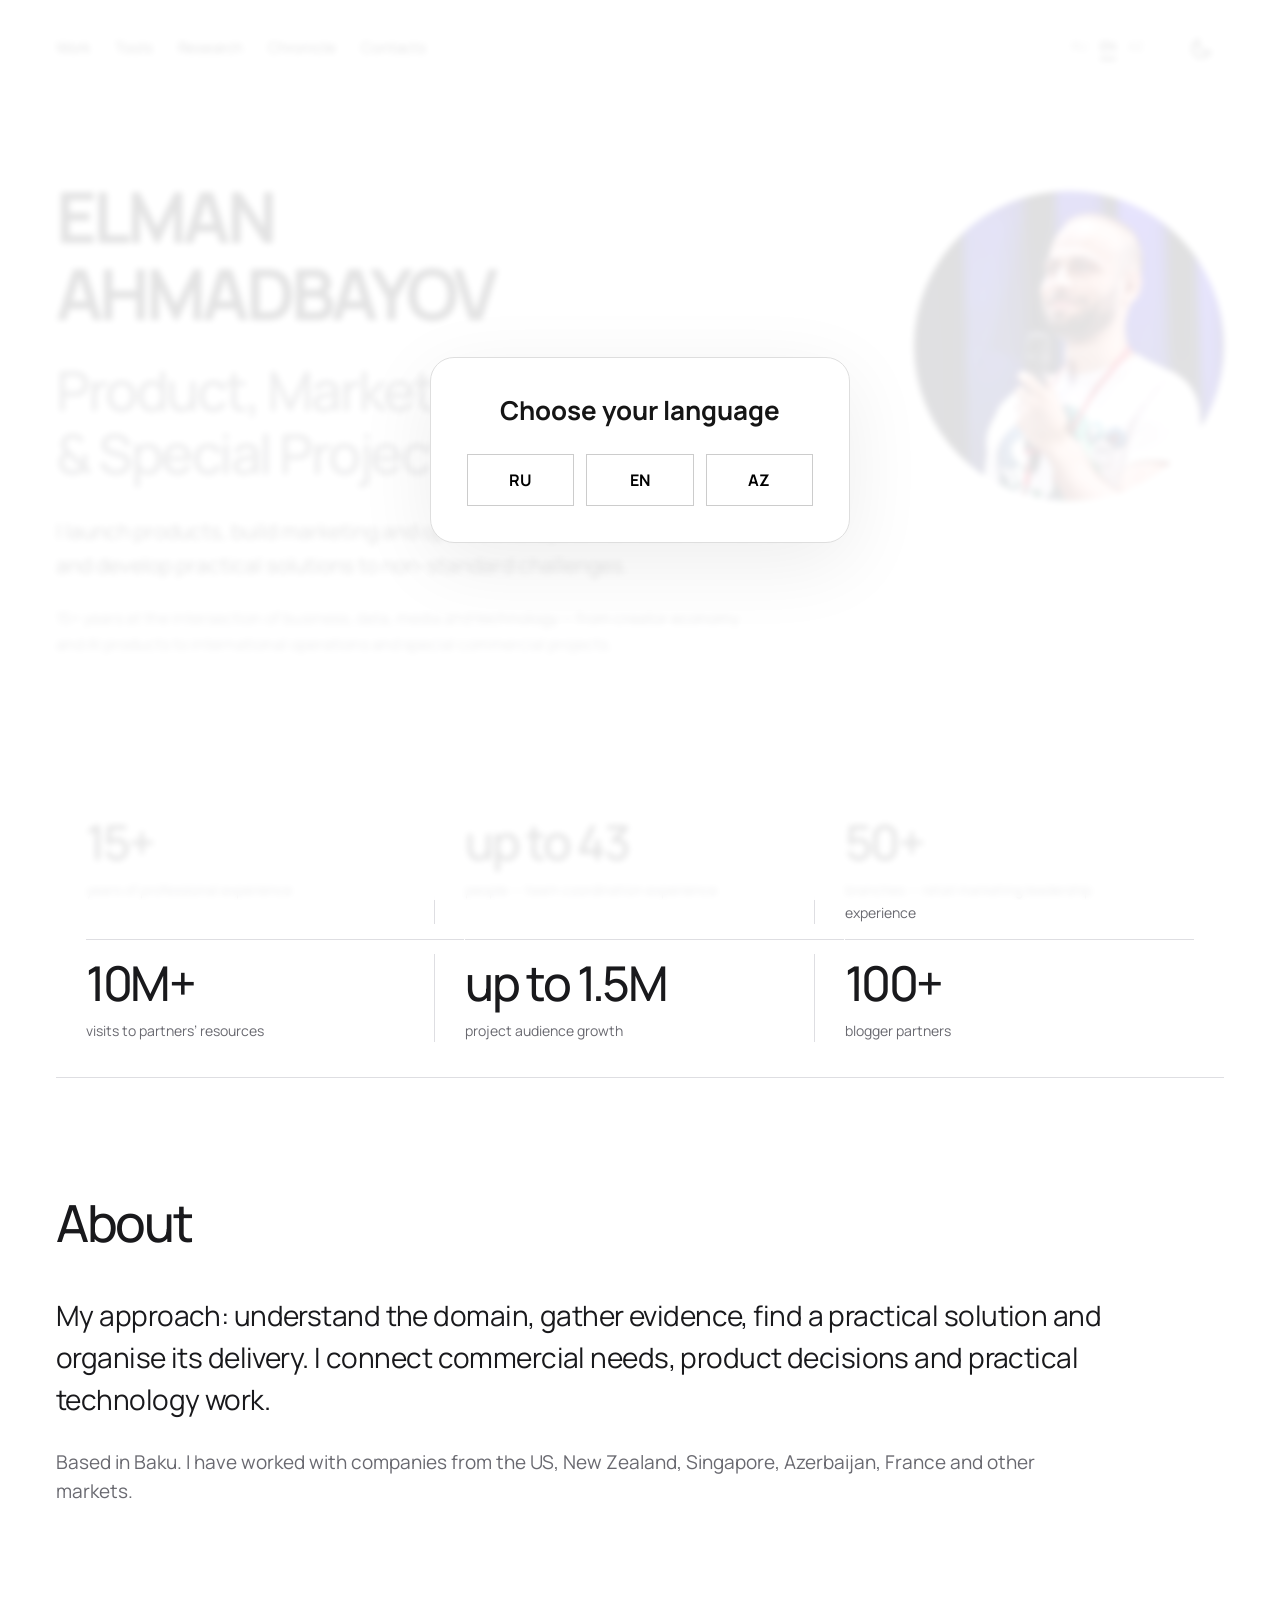
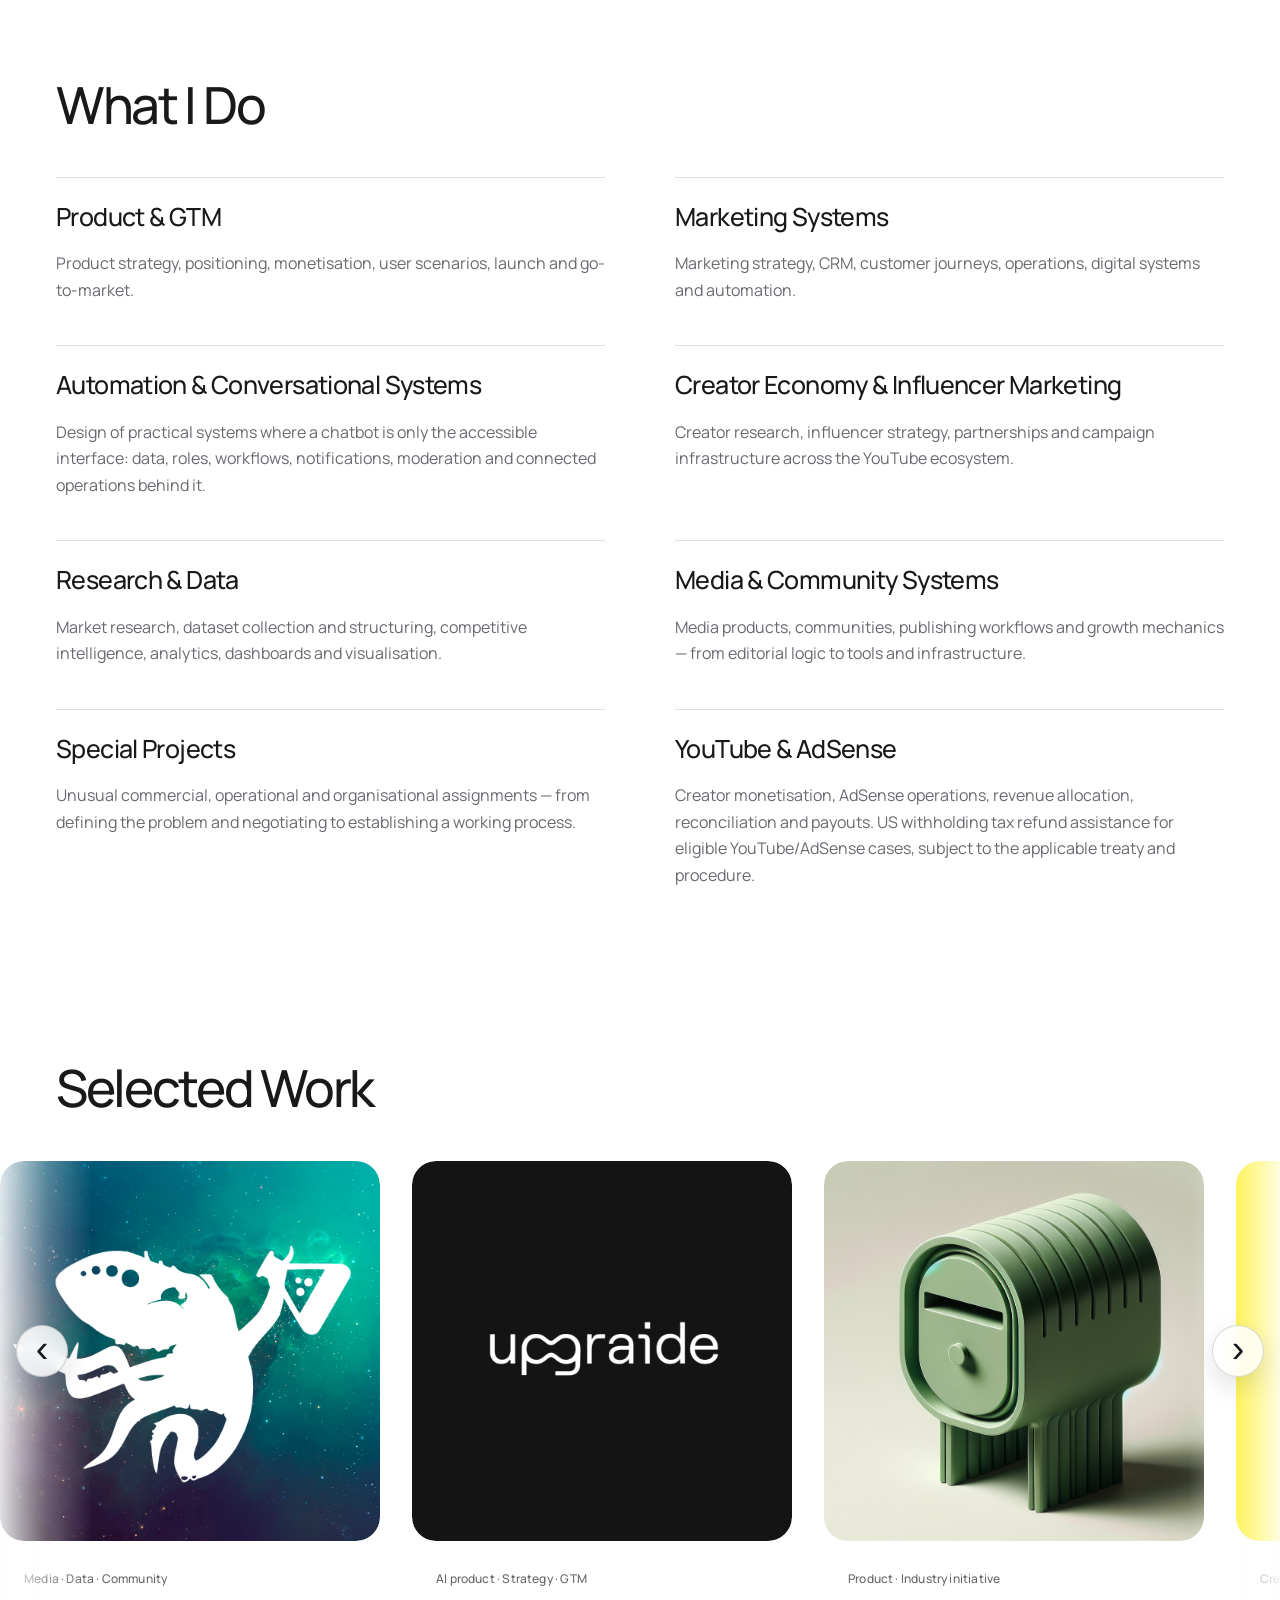
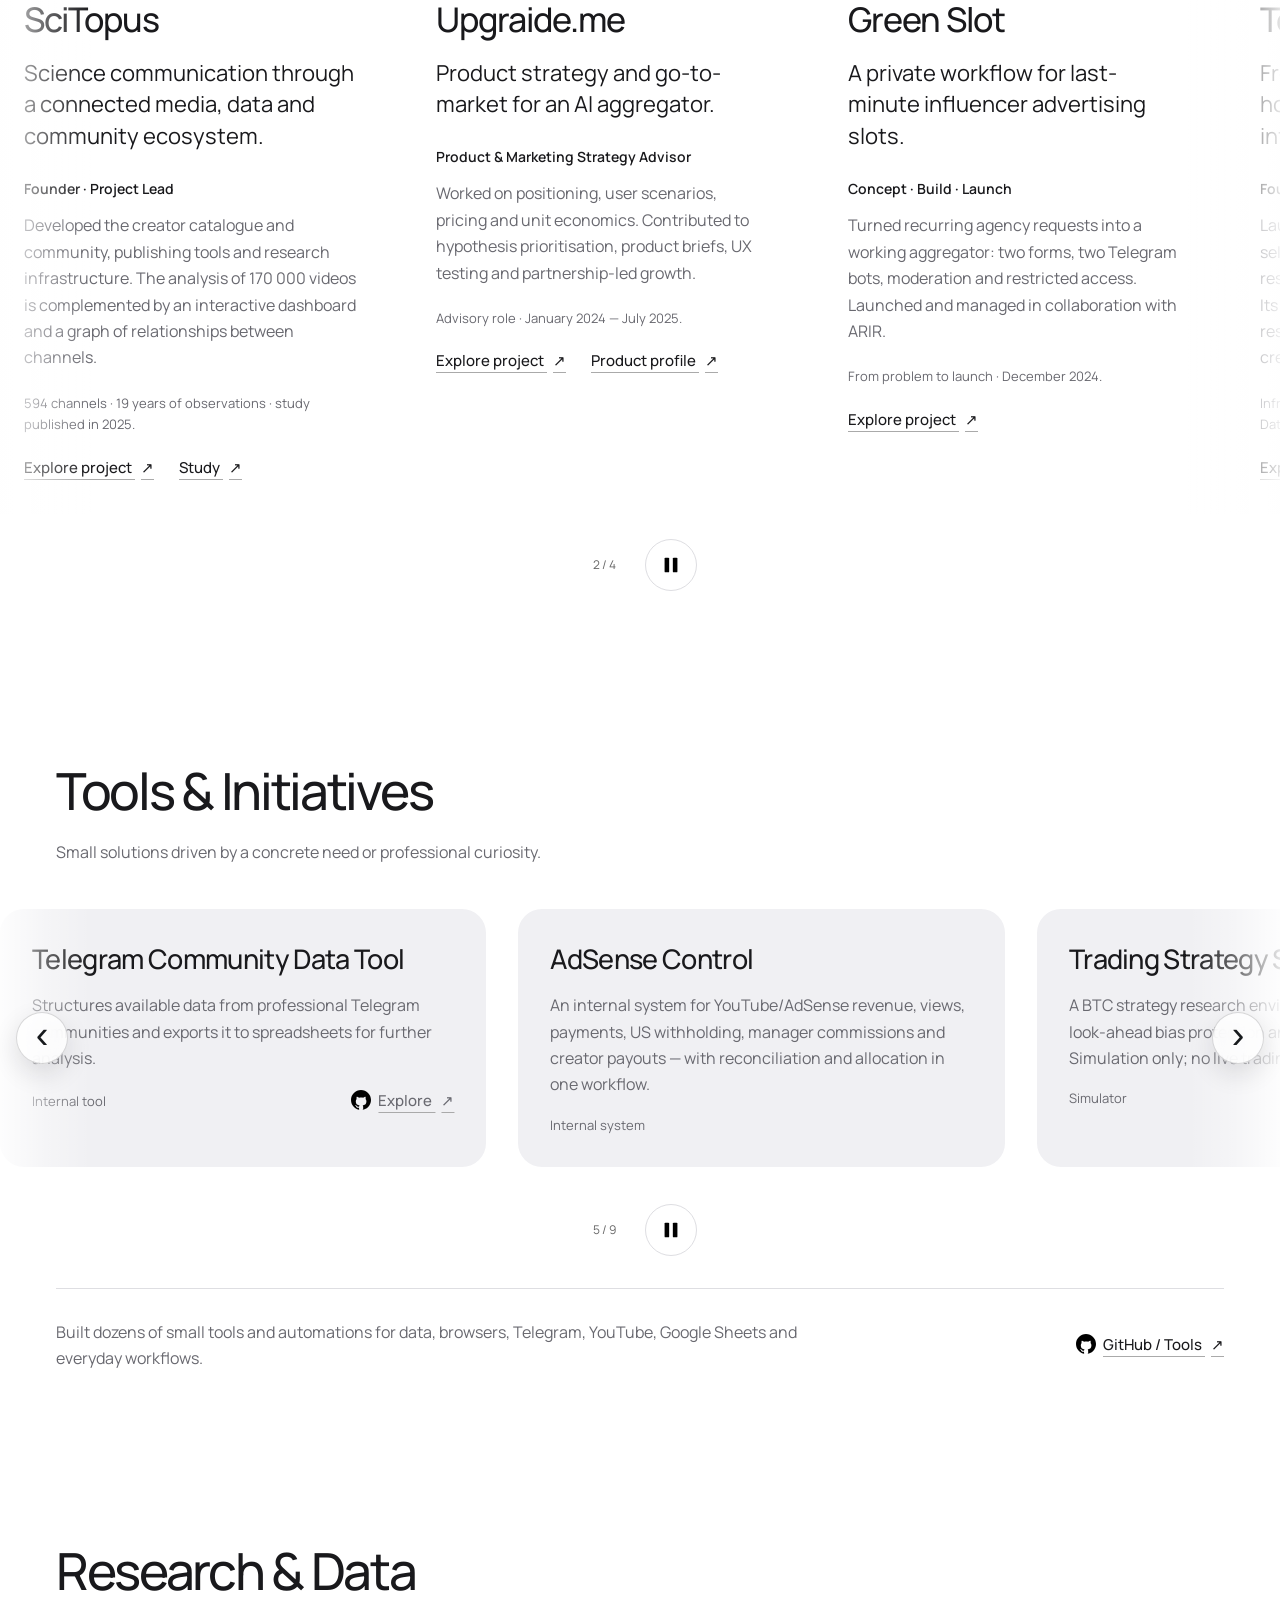
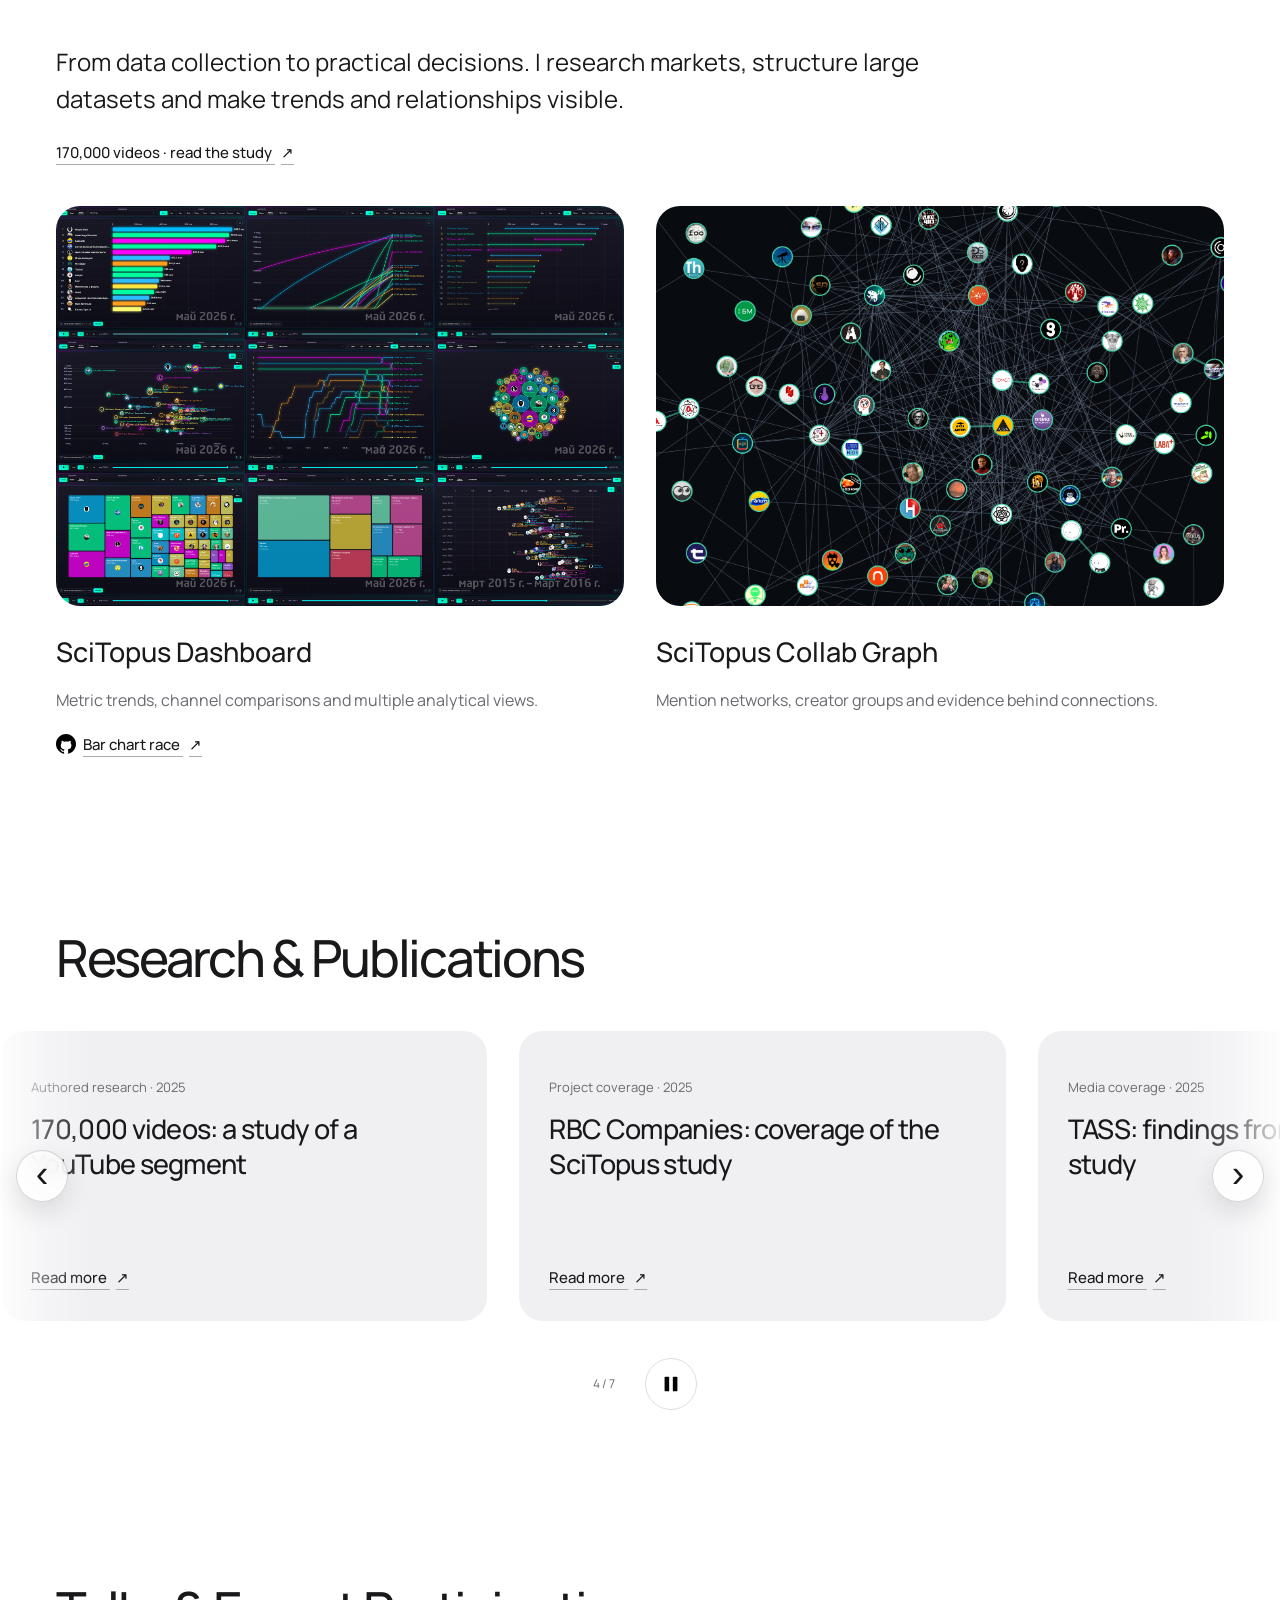
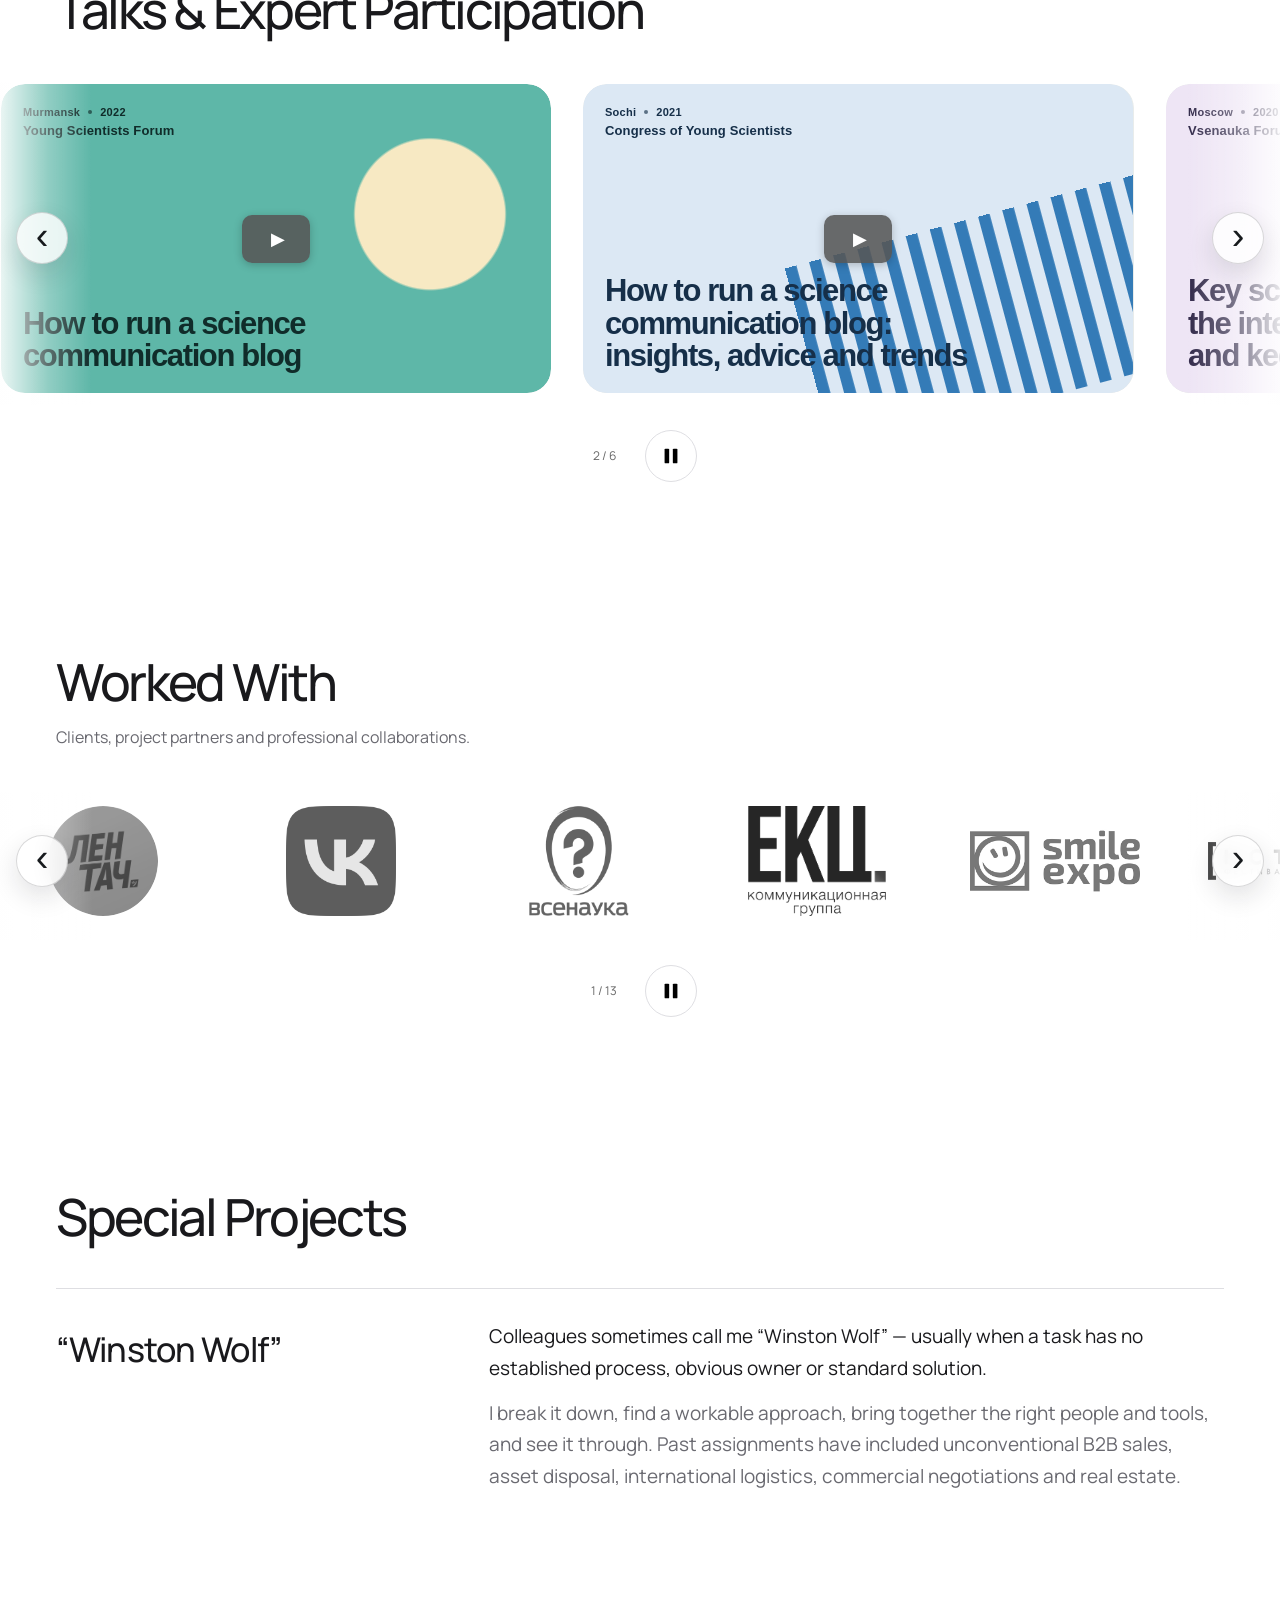
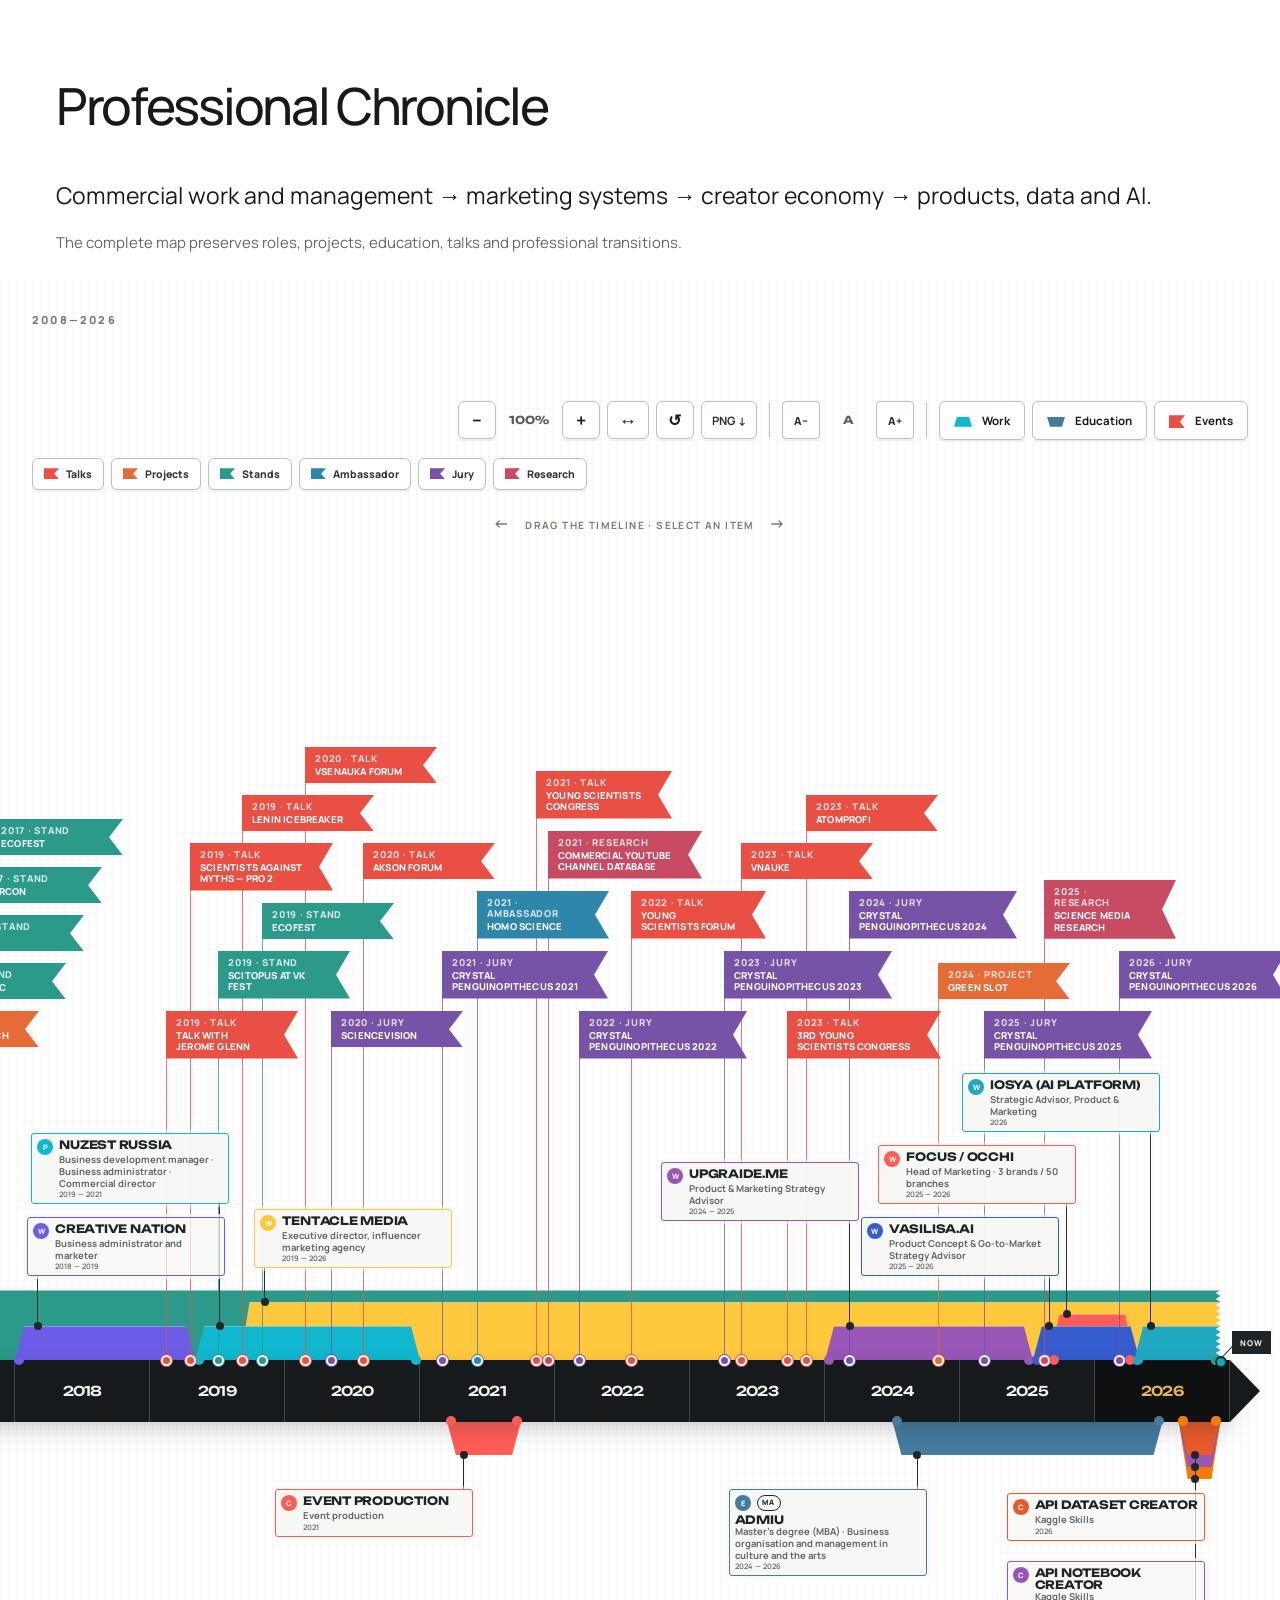
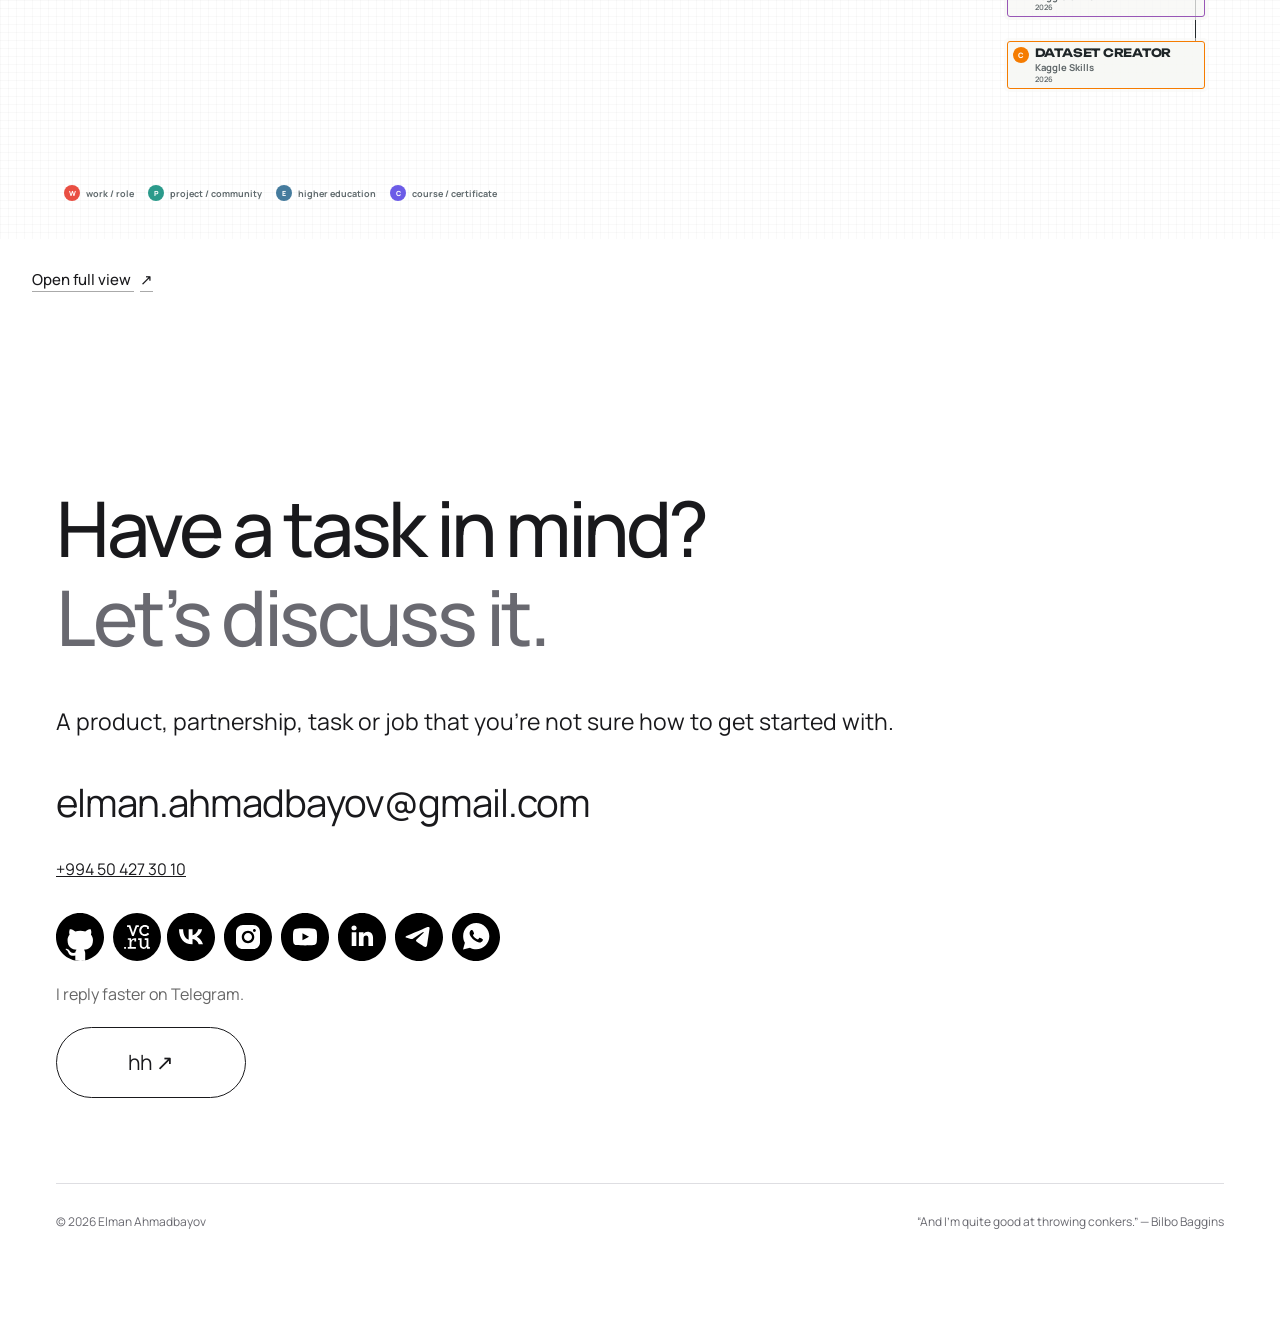
==== commit c4169970: "Move video close outside player and refine metric dividers" ====
--- a/index.html
+++ b/index.html
@@ -1 +1 @@
-<!doctype html> <html lang="en" class="editorial-ready"><head> <script src="language-boot.js?v=6a3fea37f95a9f7f"></script><style>html.language-loading body{visibility:hidden}#language-title:focus{outline:0}</style><meta charset="utf-8"> <meta name="viewport" content="width=device-width,initial-scale=1"> <title>Elman Ahmadbayov - Product, Marketing &amp; Special Projects</title> <link rel="canonical" href="https://elman.digital/"> <meta name="format-detection" content="telephone=no"> <meta http-equiv="x-dns-prefetch-control" content="on"> <link rel="dns-prefetch" href="https://ws.tildacdn.com"> <link rel="dns-prefetch" href="https://static.tildacdn.ink"> <meta name="robots" content="noindex, nofollow"> <link rel="stylesheet" href="assets/54621bf462caf45d99.css?v=2d354037c5c111ac" type="text/css" media="all" onerror="this.loaderr=&quot;y&quot;"> <link rel="stylesheet" href="assets/9f89693275180f79a0.css?v=91bfb338048174f5" type="text/css" media="all" onerror="this.loaderr=&quot;y&quot;"> <link rel="preconnect" href="https://fonts.gstatic.com"> <link href="assets/c08a24ed48a6443229.css?v=434e25f820f16e09" rel="stylesheet"> <link rel="stylesheet" href="assets/64c7da05ee834e1bec.css?v=aefad85eb2b552f8" type="text/css" media="all" onerror="this.loaderr=&quot;y&quot;"> <link rel="icon" href="data:,"><meta property="og:type" content="website"><meta property="og:site_name" content="Elman Ahmadbayov"><meta property="og:title" content="Elman Ahmadbayov - Product, Marketing &amp; Special Projects"><meta property="og:description" content="I launch products, build marketing and operational systems, research markets, and develop practical solutions to non-standard challenges."><meta property="og:url" content="https://elman.digital/"><meta property="og:locale" content="en_US"><meta property="og:image" content="https://elman.digital/assets/social-preview-20260906.png"><meta property="og:image:secure_url" content="https://elman.digital/assets/social-preview-20260906.png"><meta property="og:image:type" content="image/png"><meta property="og:image:width" content="1120"><meta property="og:image:height" content="1120"><meta property="og:image:alt" content="Elman Ahmadbayov"><meta name="twitter:card" content="summary"><meta name="twitter:title" content="Elman Ahmadbayov - Product, Marketing &amp; Special Projects"><meta name="twitter:description" content="I launch products, build marketing and operational systems, research markets, and develop practical solutions to non-standard challenges."><meta name="twitter:image" content="https://elman.digital/assets/social-preview-20260906.png"><meta name="twitter:image:alt" content="Elman Ahmadbayov"><link rel="stylesheet" href="editorial.css?v=9687d2d0b49fb509"><link rel="stylesheet" href="video-covers.css?v=a0d6f3eeac5d3d0c"><link rel="stylesheet" href="fullwidth-carousels.css?v=9d199c17322c606d"><link rel="stylesheet" href="dark-theme.css?v=816673077f72f2c0"><script src="theme.js?v=241f6cff55703b12"></script><link rel="stylesheet" href="reference-sections.css?v=5b4df2f41b5001df"><link rel="stylesheet" href="experiment.css?v=f40d81822fcdbf76"><script src="experiment-runtime.js?v=c89e2995f7482ea4" defer=""></script></head> <body><a class="skip-link" href="?en" data-section="main">Skip to content</a><header class="site-header"><nav aria-label="Main navigation"><a href="?en" data-section="selected-work">Work</a><a href="?en" data-section="initiatives">Tools</a><a href="?en#research" data-section="research">Research</a><a href="?en#chronicle" data-section="professional-chronicle">Chronicle</a><a href="?en" data-section="contact">Contacts</a></nav><div class="languages" aria-label="Language"><a href="?ru" lang="ru" data-language="ru">RU</a><a href="?en" lang="en" aria-current="page" data-language="en">EN</a><a href="?az" lang="az" data-language="az">AZ</a></div><button id="theme-toggle" type="button" aria-pressed="false">Dark</button></header><main id="main"><section class="hero-section"><div class="editorial-hero"><div class="hero-identity"><p class="hero-name">ELMAN<br>AHMADBAYOV</p><h1>Product, Marketing<br>&amp; Special Projects</h1></div><div><p class="hero-lead">I launch products, build marketing and operational systems, research markets, and develop practical solutions to non-standard challenges.</p><p class="hero-note">15+ years at the intersection of business, data, media and technology — from creator economy and AI products to international operations and special commercial projects.</p></div><img class="portrait" src="assets/1a2aa0b2c26e7a6619.png" alt="Elman Ahmadbayov"></div></section><div class="proof-strip"><a href="?en#chronicle" data-section="professional-chronicle"><strong>15+</strong><span>years of professional experience</span></a><a href="?en#chronicle" data-section="professional-chronicle"><strong>up to 43</strong><span>people — team coordination experience</span></a><a href="?en#chronicle" data-section="professional-chronicle"><strong>50+</strong><span>branches — retail marketing leadership experience</span></a><a href="?en#selected-work" data-section="selected-work"><strong>10M+</strong><span>visits to partners’ resources</span></a><a href="?en#chronicle" data-section="professional-chronicle"><strong>up to 1.5M</strong><span>project audience growth</span></a><a href="?en#selected-work" data-section="selected-work"><strong>100+</strong><span>SciTopus partners</span></a></div><section id="about" class="section" aria-labelledby="about-heading"><div class="section-heading"><h2 id="about-heading">About</h2></div><div class="about-copy"><p>My approach: understand the domain, gather evidence, find a practical solution and organise its delivery. I connect commercial needs, product decisions and practical technology work.</p><p class="muted">Based in Baku. I have worked with companies from the US, New Zealand, Singapore, Azerbaijan, France and other markets.</p></div></section><section id="services" class="section" aria-labelledby="services-heading"><div class="section-heading"><h2 id="services-heading">What I Do</h2></div><div class="services-grid"><article><h3>Product &amp; GTM</h3><p>Product strategy, positioning, monetisation, user scenarios, launch and go-to-market.</p></article><article><h3>Marketing Systems</h3><p>Marketing strategy, CRM, customer journeys, operations, digital systems and automation.</p></article><article><h3>Automation &amp; Conversational Systems</h3><p>Design of practical systems where a chatbot is only the accessible interface: data, roles, workflows, notifications, moderation and connected operations behind it.</p></article><article><h3>Creator Economy &amp; Influencer Marketing</h3><p>Creator research, influencer strategy, partnerships and campaign infrastructure across the YouTube ecosystem.</p></article><article><h3>Research &amp; Data</h3><p>Market research, dataset collection and structuring, competitive intelligence, analytics, dashboards and visualisation.</p></article><article><h3>Media &amp; Community Systems</h3><p>Media products, communities, publishing workflows and growth mechanics — from editorial logic to tools and infrastructure.</p></article><article><h3>Special Projects</h3><p>Unusual commercial, operational and organisational assignments — from defining the problem and negotiating to establishing a working process.</p></article><article><h3>YouTube &amp; AdSense</h3><p>Creator monetisation, AdSense operations, revenue allocation, reconciliation and payouts. US withholding tax refund assistance for eligible YouTube/AdSense cases, subject to the applicable treaty and procedure.</p></article></div></section><section id="selected-work" class="section" aria-labelledby="selected-work-heading"><div class="section-heading"><h2 id="selected-work-heading">Selected Work</h2></div><div class="carousel" role="region" aria-roledescription="carousel" aria-label="Selected Work"><div class="carousel-track" id="selected-work-track" tabindex="0" aria-label="Use arrow keys to browse"><article class="flagship slide"><div class="work-art"><img src="assets/ce4c5188eac724a797.png" alt="Tentacle.Media" loading="lazy"></div><div class="work-copy"><p class="eyebrow">Creator economy · Marketing · Data</p><h3>Tentacle.Media</h3><p class="work-intro">From creator selection to in-house creator intelligence infrastructure.</p><p class="role">Founder · Executive Director</p><p>Launched the agency, developed a creator-selection methodology, and organised research, analysis and campaign workflows. Its dataset and automations support research across 100,000+ independent creator channels.</p><p class="proof-note">Infrastructure snapshot: 106,224 channels, July 2026. Dataset coverage, not clients or owned channels.</p><div class="link-row"><a class="text-link" href="https://www.tentacle.media/" target="_blank" rel="noopener noreferrer">Explore project <span aria-hidden="true">↗</span></a><a class="text-link" href="https://vc.ru/marketing/333590-baza-dannyh-kotoraya-izmenit-inflyuens-marketing-navsegda" target="_blank" rel="noopener noreferrer">Methodology · 2021 <span aria-hidden="true">↗</span></a></div></div></article><article class="flagship slide"><div class="work-art"><img src="assets/4376309af7387bdf9d.png" alt="SciTopus" loading="lazy"></div><div class="work-copy"><p class="eyebrow">Media · Data · Community</p><h3>SciTopus</h3><p class="work-intro">Science communication through a connected media, data and community ecosystem.</p><p class="role">Founder · Project Lead</p><p>Developed the creator catalogue and community, publishing tools and research infrastructure. The analysis of 170 000 videos is complemented by an interactive dashboard and a graph of relationships between channels.</p><p class="proof-note">594 channels · 19 years of observations · study published in 2025.</p><div class="link-row"><a class="text-link" href="https://scitopus.com/" target="_blank" rel="noopener noreferrer">Explore project <span aria-hidden="true">↗</span></a><a class="text-link" href="https://vc.ru/media/2187320-nauchnyi-pop-na-youtube-issledovanie-170000-video-za-19-let" target="_blank" rel="noopener noreferrer">Study <span aria-hidden="true">↗</span></a></div></div></article><article class="flagship slide"><div class="work-art"><img src="assets/4ada5a4c3abfcc4f06.png" alt="Upgraide.me" loading="lazy"></div><div class="work-copy"><p class="eyebrow">AI product · Strategy · GTM</p><h3>Upgraide.me</h3><p class="work-intro">Product strategy and go-to-market for an AI aggregator.</p><p class="role">Product &amp; Marketing Strategy Advisor</p><p>Worked on positioning, user scenarios, pricing and unit economics. Contributed to hypothesis prioritisation, product briefs, UX testing and partnership-led growth.</p><p class="proof-note">Advisory role · January 2024 — July 2025.</p><div class="link-row"><a class="text-link" href="https://upgraide.me/" target="_blank" rel="noopener noreferrer">Explore project <span aria-hidden="true">↗</span></a><a class="text-link" href="https://productradar.ru/product/upgraide-me/" target="_blank" rel="noopener noreferrer">Product profile <span aria-hidden="true">↗</span></a></div></div></article><article class="flagship slide"><div class="work-art"><img src="assets/ce87d38c9d874f823e.jpg" alt="Green Slot" loading="lazy"></div><div class="work-copy"><p class="eyebrow">Product · Industry initiative</p><h3>Green Slot</h3><p class="work-intro">A private workflow for last-minute influencer advertising slots.</p><p class="role">Concept · Build · Launch</p><p>Turned recurring agency requests into a working aggregator: two forms, two Telegram bots, moderation and restricted access. Launched and managed in collaboration with ARIR.</p><p class="proof-note">From problem to launch · December 2024.</p><div class="link-row"><a class="text-link" href="https://vc.ru/marketing/1730224-zelenyi-slotik-zakrytyi-agregator-dlya-agentstv-inflyuens-marketinga-za-odnu-noch" target="_blank" rel="noopener noreferrer">Explore project <span aria-hidden="true">↗</span></a></div></div></article></div><div class="carousel-controls"><button type="button" data-dir="-1" aria-controls="selected-work-track" aria-label="Previous"><span aria-hidden="true">‹</span></button><span class="carousel-position" aria-live="polite"></span><button type="button" data-dir="1" aria-controls="selected-work-track" aria-label="Next"><span aria-hidden="true">›</span></button></div></div></section><section id="initiatives" class="section" aria-labelledby="initiatives-heading"><div class="section-heading"><h2 id="initiatives-heading">Tools &amp; Initiatives</h2><p>Small solutions driven by a concrete need or professional curiosity.</p></div><div class="carousel" role="region" aria-roledescription="carousel" aria-label="Initiatives"><div class="carousel-track" id="initiatives-track" tabindex="0" aria-label="Use arrow keys to browse"><article class="initiative slide"><h3>AAC Communicator</h3><p>An AAC communicator for Azerbaijani speakers with speech disabilities: Azerbaijani and Russian, offline speech synthesis, on-screen keyboards and switch accessibility.</p><div class="card-bottom"><span>Working local version</span></div></article><article class="initiative slide"><h3>Rent Aggregator Baku</h3><p>Collects and filters fresh Baku rental listings, stores them in PostgreSQL and delivers relevant options through Telegram.</p><div class="card-bottom"><span>Running service</span><a class="text-link" href="https://github.com/Airshipster/rent-aggregator-baku" target="_blank" rel="noopener noreferrer"><svg class="github-mark" role="presentation" width="20" height="20" viewBox="0 0 100 100" fill="none" xmlns="http://www.w3.org/2000/svg" aria-hidden="true"> <path fill-rule="evenodd" clip-rule="evenodd" d="M52.078 99.958C78.728 98.868 100 76.918 100 50c0-27.614-22.386-50-50-50S0 22.386 0 50s22.386 50 50 50l.368-.001.335.001c.432 0 .894-.015 1.375-.042Zm0 0c3.828-.216 8.81-1.186 8.81-1.186l-.053-2.99s.05-5.839.05-11.388c0-3.873-1.327-6.407-2.818-7.688 9.248-1.027 18.954-4.537 18.954-20.484 0-4.532-1.607-8.238-4.268-11.14.427-1.05 1.852-5.271-.413-10.986 0 0-3.479-1.116-11.405 4.256-3.316-.92-6.867-1.381-10.392-1.397-3.53.016-7.082.476-10.393 1.397-7.93-5.372-11.416-4.256-11.416-4.256-2.258 5.716-.833 9.937-.407 10.986-2.655 2.902-4.272 6.607-4.272 11.14 0 15.907 9.69 19.469 18.909 20.517-1.186 1.038-2.258 2.867-2.635 5.55-2.366 1.062-8.378 2.894-12.081-3.45 0 0-2.193-3.984-6.358-4.278 0 0-4.055-.052-.286 2.523 0 0 2.722 1.277 4.609 6.073 0 0 2.436 8.073 13.984 5.565.01 1.884.026 3.515.038 4.77.01 1.053.018 1.84.018 2.29l.01 2.889c3.232.84 6.617 1.3 10.105 1.328a50.99 50.99 0 0 0 1.71-.041Z" fill="#000000"></path> </svg>Explore <span aria-hidden="true">↗</span></a></div></article><article class="initiative slide"><h3>SciTopus Data Visualisations</h3><p>A dashboard, collaboration graph and bar chart race make large video datasets and relationships between creators easier to explore.</p><div class="card-bottom"><span>Part of SciTopus</span><a class="text-link" href="?en#research" data-section="research">Explore <span aria-hidden="true">↗</span></a></div></article><article class="initiative slide"><h3>Click2JSON</h3><p>Records user interactions and page-element context as structured JSON for interface analysis and automation planning.</p><div class="card-bottom"><span>Small tool</span><a class="text-link" href="https://gist.github.com/Airshipster/1dc98bc3852e53c4ff0dda528f49b3f3" target="_blank" rel="noopener noreferrer"><svg class="github-mark" role="presentation" width="20" height="20" viewBox="0 0 100 100" fill="none" xmlns="http://www.w3.org/2000/svg" aria-hidden="true"> <path fill-rule="evenodd" clip-rule="evenodd" d="M52.078 99.958C78.728 98.868 100 76.918 100 50c0-27.614-22.386-50-50-50S0 22.386 0 50s22.386 50 50 50l.368-.001.335.001c.432 0 .894-.015 1.375-.042Zm0 0c3.828-.216 8.81-1.186 8.81-1.186l-.053-2.99s.05-5.839.05-11.388c0-3.873-1.327-6.407-2.818-7.688 9.248-1.027 18.954-4.537 18.954-20.484 0-4.532-1.607-8.238-4.268-11.14.427-1.05 1.852-5.271-.413-10.986 0 0-3.479-1.116-11.405 4.256-3.316-.92-6.867-1.381-10.392-1.397-3.53.016-7.082.476-10.393 1.397-7.93-5.372-11.416-4.256-11.416-4.256-2.258 5.716-.833 9.937-.407 10.986-2.655 2.902-4.272 6.607-4.272 11.14 0 15.907 9.69 19.469 18.909 20.517-1.186 1.038-2.258 2.867-2.635 5.55-2.366 1.062-8.378 2.894-12.081-3.45 0 0-2.193-3.984-6.358-4.278 0 0-4.055-.052-.286 2.523 0 0 2.722 1.277 4.609 6.073 0 0 2.436 8.073 13.984 5.565.01 1.884.026 3.515.038 4.77.01 1.053.018 1.84.018 2.29l.01 2.889c3.232.84 6.617 1.3 10.105 1.328a50.99 50.99 0 0 0 1.71-.041Z" fill="#000000"></path> </svg>Explore <span aria-hidden="true">↗</span></a></div></article><article class="initiative slide"><h3>Telegram Community Data Tool</h3><p>Structures available data from professional Telegram communities and exports it to spreadsheets for further analysis.</p><div class="card-bottom"><span>Internal tool</span><a class="text-link" href="https://gist.github.com/Airshipster/e6c1b14d03aeeac26b27bb73157deba7" target="_blank" rel="noopener noreferrer"><svg class="github-mark" role="presentation" width="20" height="20" viewBox="0 0 100 100" fill="none" xmlns="http://www.w3.org/2000/svg" aria-hidden="true"> <path fill-rule="evenodd" clip-rule="evenodd" d="M52.078 99.958C78.728 98.868 100 76.918 100 50c0-27.614-22.386-50-50-50S0 22.386 0 50s22.386 50 50 50l.368-.001.335.001c.432 0 .894-.015 1.375-.042Zm0 0c3.828-.216 8.81-1.186 8.81-1.186l-.053-2.99s.05-5.839.05-11.388c0-3.873-1.327-6.407-2.818-7.688 9.248-1.027 18.954-4.537 18.954-20.484 0-4.532-1.607-8.238-4.268-11.14.427-1.05 1.852-5.271-.413-10.986 0 0-3.479-1.116-11.405 4.256-3.316-.92-6.867-1.381-10.392-1.397-3.53.016-7.082.476-10.393 1.397-7.93-5.372-11.416-4.256-11.416-4.256-2.258 5.716-.833 9.937-.407 10.986-2.655 2.902-4.272 6.607-4.272 11.14 0 15.907 9.69 19.469 18.909 20.517-1.186 1.038-2.258 2.867-2.635 5.55-2.366 1.062-8.378 2.894-12.081-3.45 0 0-2.193-3.984-6.358-4.278 0 0-4.055-.052-.286 2.523 0 0 2.722 1.277 4.609 6.073 0 0 2.436 8.073 13.984 5.565.01 1.884.026 3.515.038 4.77.01 1.053.018 1.84.018 2.29l.01 2.889c3.232.84 6.617 1.3 10.105 1.328a50.99 50.99 0 0 0 1.71-.041Z" fill="#000000"></path> </svg>Explore <span aria-hidden="true">↗</span></a></div></article><article class="initiative slide"><h3>AdSense Control</h3><p>An internal system for YouTube/AdSense revenue, views, payments, US withholding, manager commissions and creator payouts — with reconciliation and allocation in one workflow.</p><div class="card-bottom"><span>Internal system</span></div></article><article class="initiative slide"><h3>Trading Strategy Simulator</h3><p>A BTC strategy research environment with fees, slippage, look-ahead bias protection and parameter optimisation. Simulation only; no live trading.</p><div class="card-bottom"><span>Simulator</span></div></article><article class="initiative slide"><h3>3D Furniture Configurator</h3><p>An interactive 3D furniture presentation prototype for discussing a design and a custom order.</p><div class="card-bottom"><span>Prototype</span><a class="text-link" href="https://github.com/Airshipster/furniture-3d-model-example" target="_blank" rel="noopener noreferrer"><svg class="github-mark" role="presentation" width="20" height="20" viewBox="0 0 100 100" fill="none" xmlns="http://www.w3.org/2000/svg" aria-hidden="true"> <path fill-rule="evenodd" clip-rule="evenodd" d="M52.078 99.958C78.728 98.868 100 76.918 100 50c0-27.614-22.386-50-50-50S0 22.386 0 50s22.386 50 50 50l.368-.001.335.001c.432 0 .894-.015 1.375-.042Zm0 0c3.828-.216 8.81-1.186 8.81-1.186l-.053-2.99s.05-5.839.05-11.388c0-3.873-1.327-6.407-2.818-7.688 9.248-1.027 18.954-4.537 18.954-20.484 0-4.532-1.607-8.238-4.268-11.14.427-1.05 1.852-5.271-.413-10.986 0 0-3.479-1.116-11.405 4.256-3.316-.92-6.867-1.381-10.392-1.397-3.53.016-7.082.476-10.393 1.397-7.93-5.372-11.416-4.256-11.416-4.256-2.258 5.716-.833 9.937-.407 10.986-2.655 2.902-4.272 6.607-4.272 11.14 0 15.907 9.69 19.469 18.909 20.517-1.186 1.038-2.258 2.867-2.635 5.55-2.366 1.062-8.378 2.894-12.081-3.45 0 0-2.193-3.984-6.358-4.278 0 0-4.055-.052-.286 2.523 0 0 2.722 1.277 4.609 6.073 0 0 2.436 8.073 13.984 5.565.01 1.884.026 3.515.038 4.77.01 1.053.018 1.84.018 2.29l.01 2.889c3.232.84 6.617 1.3 10.105 1.328a50.99 50.99 0 0 0 1.71-.041Z" fill="#000000"></path> </svg>Explore <span aria-hidden="true">↗</span></a></div></article><article class="initiative slide" data-initiative="android-apps"><h3>Android app development</h3><p>For smartphones, tablets and Smart TV.</p></article></div><div class="carousel-controls"><button type="button" data-dir="-1" aria-controls="initiatives-track" aria-label="Previous"><span aria-hidden="true">‹</span></button><span class="carousel-position" aria-live="polite"></span><button type="button" data-dir="1" aria-controls="initiatives-track" aria-label="Next"><span aria-hidden="true">›</span></button></div></div><div class="tools-note"><p>Built dozens of small tools and automations for data, browsers, Telegram, YouTube, Google Sheets and everyday workflows.</p><a class="text-link" href="https://github.com/Airshipster/" target="_blank" rel="noopener noreferrer"><svg class="github-mark" role="presentation" width="20" height="20" viewBox="0 0 100 100" fill="none" xmlns="http://www.w3.org/2000/svg" aria-hidden="true"> <path fill-rule="evenodd" clip-rule="evenodd" d="M52.078 99.958C78.728 98.868 100 76.918 100 50c0-27.614-22.386-50-50-50S0 22.386 0 50s22.386 50 50 50l.368-.001.335.001c.432 0 .894-.015 1.375-.042Zm0 0c3.828-.216 8.81-1.186 8.81-1.186l-.053-2.99s.05-5.839.05-11.388c0-3.873-1.327-6.407-2.818-7.688 9.248-1.027 18.954-4.537 18.954-20.484 0-4.532-1.607-8.238-4.268-11.14.427-1.05 1.852-5.271-.413-10.986 0 0-3.479-1.116-11.405 4.256-3.316-.92-6.867-1.381-10.392-1.397-3.53.016-7.082.476-10.393 1.397-7.93-5.372-11.416-4.256-11.416-4.256-2.258 5.716-.833 9.937-.407 10.986-2.655 2.902-4.272 6.607-4.272 11.14 0 15.907 9.69 19.469 18.909 20.517-1.186 1.038-2.258 2.867-2.635 5.55-2.366 1.062-8.378 2.894-12.081-3.45 0 0-2.193-3.984-6.358-4.278 0 0-4.055-.052-.286 2.523 0 0 2.722 1.277 4.609 6.073 0 0 2.436 8.073 13.984 5.565.01 1.884.026 3.515.038 4.77.01 1.053.018 1.84.018 2.29l.01 2.889c3.232.84 6.617 1.3 10.105 1.328a50.99 50.99 0 0 0 1.71-.041Z" fill="#000000"></path> </svg>GitHub / Tools <span aria-hidden="true">↗</span></a></div></section><section id="research" class="section" aria-labelledby="research-heading"><div class="section-heading"><h2 id="research-heading">Research &amp; Data</h2></div><div class="research-intro"><p>From data collection to practical decisions. I research markets, structure large datasets and make trends and relationships visible.</p><a class="text-link" href="https://vc.ru/media/2187320-nauchnyi-pop-na-youtube-issledovanie-170000-video-za-19-let" target="_blank" rel="noopener noreferrer">170,000 videos · read the study <span aria-hidden="true">↗</span></a></div><div class="artifact-grid"><figure><a href="https://scitopus.com/youtube-dashboard" target="_blank" rel="noopener" data-interactive="dashboard" aria-controls="research-interactive" aria-expanded="false"><img src="assets/scitopus-dashboard-preview.png" alt="SciTopus: channel views over time" loading="lazy"></a><figcaption><h3>SciTopus Dashboard</h3><p>Metric trends, channel comparisons and multiple analytical views.</p></figcaption></figure><figure><a href="https://scitopus.com/collabs" target="_blank" rel="noopener" data-interactive="collabs" aria-controls="research-interactive" aria-expanded="false"><img src="assets/scitopus-collabs-preview.png" alt="SciTopus: YouTube channel relationship graph" loading="lazy"></a><figcaption><h3>SciTopus Collab Graph</h3><p>Mention networks, creator groups and evidence behind connections.</p></figcaption></figure></div><div class="link-row"><a class="text-link" href="https://github.com/Airshipster/scitopus-bar-chart-race" target="_blank" rel="noopener noreferrer"><svg class="github-mark" role="presentation" width="20" height="20" viewBox="0 0 100 100" fill="none" xmlns="http://www.w3.org/2000/svg" aria-hidden="true"> <path fill-rule="evenodd" clip-rule="evenodd" d="M52.078 99.958C78.728 98.868 100 76.918 100 50c0-27.614-22.386-50-50-50S0 22.386 0 50s22.386 50 50 50l.368-.001.335.001c.432 0 .894-.015 1.375-.042Zm0 0c3.828-.216 8.81-1.186 8.81-1.186l-.053-2.99s.05-5.839.05-11.388c0-3.873-1.327-6.407-2.818-7.688 9.248-1.027 18.954-4.537 18.954-20.484 0-4.532-1.607-8.238-4.268-11.14.427-1.05 1.852-5.271-.413-10.986 0 0-3.479-1.116-11.405 4.256-3.316-.92-6.867-1.381-10.392-1.397-3.53.016-7.082.476-10.393 1.397-7.93-5.372-11.416-4.256-11.416-4.256-2.258 5.716-.833 9.937-.407 10.986-2.655 2.902-4.272 6.607-4.272 11.14 0 15.907 9.69 19.469 18.909 20.517-1.186 1.038-2.258 2.867-2.635 5.55-2.366 1.062-8.378 2.894-12.081-3.45 0 0-2.193-3.984-6.358-4.278 0 0-4.055-.052-.286 2.523 0 0 2.722 1.277 4.609 6.073 0 0 2.436 8.073 13.984 5.565.01 1.884.026 3.515.038 4.77.01 1.053.018 1.84.018 2.29l.01 2.889c3.232.84 6.617 1.3 10.105 1.328a50.99 50.99 0 0 0 1.71-.041Z" fill="#000000"></path> </svg>Bar chart race <span aria-hidden="true">↗</span></a></div><div id="research-interactive" class="research-interactive" hidden=""><div class="interactive-toolbar"><h3 id="interactive-title"><a data-interactive-direct="" target="_blank" rel="noopener noreferrer"></a></h3><button type="button" data-close-interactive="">Close interactive view ×</button></div><iframe title="SciTopus" allow="fullscreen" allowfullscreen=""></iframe></div></section><section id="publications" class="section" aria-labelledby="publications-heading"><div class="section-heading"><h2 id="publications-heading">Research &amp; Publications</h2></div><div class="carousel" role="region" aria-roledescription="carousel" aria-label="Publications"><div class="carousel-track" id="publications-track" tabindex="0" aria-label="Use arrow keys to browse"><article class="publication slide"><p class="category">Authored article · 2021</p><h3>Building a dataset for creator selection</h3><a class="text-link" href="https://vc.ru/marketing/333590-baza-dannyh-kotoraya-izmenit-inflyuens-marketing-navsegda" target="_blank" rel="noopener noreferrer">Read more <span aria-hidden="true">↗</span></a></article><article class="publication slide"><p class="category">Catalogue</p><h3>Science communication channel catalogue</h3><a class="text-link" href="https://scitopus.com/youtube-list" target="_blank" rel="noopener noreferrer">Read more <span aria-hidden="true">↗</span></a></article><article class="publication slide"><p class="category">Research · Vsenauka</p><h3>Minimax on YouTube</h3><a class="text-link" href="https://vsenauka.ru/infoteka/issledovaniya/minimaks-na-youtube.html" target="_blank" rel="noopener noreferrer">Read more <span aria-hidden="true">↗</span></a></article><article class="publication slide"><p class="category">Authored research · 2025</p><h3>170,000 videos: a study of a YouTube segment</h3><a class="text-link" href="https://vc.ru/media/2187320-nauchnyi-pop-na-youtube-issledovanie-170000-video-za-19-let" target="_blank" rel="noopener noreferrer">Read more <span aria-hidden="true">↗</span></a></article><article class="publication slide"><p class="category">Project coverage · 2025</p><h3>RBC Companies: coverage of the SciTopus study</h3><a class="text-link" href="https://companies.rbc.ru/news/LYP2LYmduy/rubezhi-nauki-i-scitopus-proveli-issledovanie-nauchpopa-v-rossii/" target="_blank" rel="noopener noreferrer">Read more <span aria-hidden="true">↗</span></a></article><article class="publication slide"><p class="category">Media coverage · 2025</p><h3>TASS: findings from the SciTopus study</h3><a class="text-link" href="https://tass.ru/nauka/24953269" target="_blank" rel="noopener noreferrer">Read more <span aria-hidden="true">↗</span></a></article><article class="publication slide"><p class="category">Authored article · 2024</p><h3>Green Slot: from an industry need to launch</h3><a class="text-link" href="https://vc.ru/marketing/1730224-zelenyi-slotik-zakrytyi-agregator-dlya-agentstv-inflyuens-marketinga-za-odnu-noch" target="_blank" rel="noopener noreferrer">Read more <span aria-hidden="true">↗</span></a></article></div><div class="carousel-controls"><button type="button" data-dir="-1" aria-controls="publications-track" aria-label="Previous"><span aria-hidden="true">‹</span></button><span class="carousel-position" aria-live="polite"></span><button type="button" data-dir="1" aria-controls="publications-track" aria-label="Next"><span aria-hidden="true">›</span></button></div></div></section><section id="talks" class="section" aria-labelledby="talks-heading"><div class="section-heading"><h2 id="talks-heading">Talks &amp; Expert Participation</h2></div><div class="carousel" role="region" aria-roledescription="carousel" aria-label="Talks"><div class="carousel-track" id="talks-track" tabindex="0" aria-label="Use arrow keys to browse"><article class="video-card slide"><iframe class="talk-shortlist-frame" src="talk-shortlist-card.html?v=a5204293c926426b&amp;item=%7B%22id%22%3A%22QbMpleYk2po%22%2C%22kind%22%3A%22community%22%2C%22place%22%3A%22Moscow%22%2C%22event%22%3A%22Vnauke%20Festival%22%2C%22name%22%3A%22Smart%20community%20management%20with%20neural%20networks%22%2C%22hideYear%22%3Atrue%2C%22pick%22%3A%22176%22%2C%22useCurrentInShortlist%22%3Afalse%7D" title="Smart community management with neural networks" loading="eager"></iframe></article><article class="video-card slide"><iframe class="talk-shortlist-frame" src="talk-shortlist-card.html?v=a5204293c926426b&amp;item=%7B%22id%22%3A%22mcjvvjEiXX0%22%2C%22kind%22%3A%22forum%22%2C%22year%22%3A%222022%22%2C%22place%22%3A%22Murmansk%22%2C%22event%22%3A%22Young%20Scientists%20Forum%22%2C%22name%22%3A%22How%20to%20run%20a%20science%20communication%20blog%22%2C%22pick%22%3A%22205%22%2C%22useCurrentInShortlist%22%3Afalse%7D" title="How to run a science communication blog" loading="eager"></iframe></article><article class="video-card slide"><iframe class="talk-shortlist-frame" src="talk-shortlist-card.html?v=a5204293c926426b&amp;item=%7B%22id%22%3A%22JeQRrk9fIMc%22%2C%22kind%22%3A%22knowledge%22%2C%22year%22%3A%222021%22%2C%22place%22%3A%22Sochi%22%2C%22event%22%3A%22Congress%20of%20Young%20Scientists%22%2C%22name%22%3A%22How%20to%20run%20a%20science%20communication%20blog%3A%20insights%2C%20advice%20and%20trends%22%2C%22pick%22%3A%22229%22%2C%22useCurrentInShortlist%22%3Atrue%7D" title="How to run a science communication blog: insights, advice and trends" loading="eager"></iframe></article><article class="video-card slide"><iframe class="talk-shortlist-frame" src="talk-shortlist-card.html?v=a5204293c926426b&amp;item=%7B%22id%22%3A%22r6aNE1z3J9c%22%2C%22kind%22%3A%22vsenauka%22%2C%22year%22%3A%222020%22%2C%22place%22%3A%22Moscow%22%2C%22event%22%3A%22Vsenauka%20Forum%22%2C%22name%22%3A%22Key%20science%20topics%3A%20what%20the%20internet%20talks%20about%20and%20keeps%20silent%20about%22%2C%22pick%22%3A%22235%22%2C%22useCurrentInShortlist%22%3Atrue%7D" title="Key science topics: what the internet talks about and keeps silent about" loading="eager"></iframe></article><article class="video-card slide"><iframe class="talk-shortlist-frame" src="talk-shortlist-card.html?v=a5204293c926426b&amp;item=%7B%22id%22%3A%22NlHOStpPEqA%22%2C%22kind%22%3A%22myths%22%2C%22year%22%3A%222019%22%2C%22place%22%3A%22Moscow%22%2C%22event%22%3A%22Scientists%20Against%20Myths.%20Pro%202%22%2C%22name%22%3A%22Quality%20criteria%20for%20science%20communication%20YouTube%20channels%22%2C%22pick%22%3A%22260%22%2C%22useCurrentInShortlist%22%3Afalse%7D" title="Quality criteria for science communication YouTube channels" loading="eager"></iframe></article><article class="video-card slide"><iframe class="talk-shortlist-frame" src="talk-shortlist-card.html?v=a5204293c926426b&amp;item=%7B%22kind%22%3A%22community%22%2C%22pick%22%3A%22381%22%2C%22year%22%3A%222022%22%2C%22place%22%3A%22Moscow%22%2C%22event%22%3A%22Science%20communication%20competition%22%2C%22name%22%3A%22Crystal%20Penguinopithecus%22%2C%22organizer%22%3Atrue%2C%22hideMeta%22%3Atrue%2C%22href%22%3A%22https%3A%2F%2Fvideopitek.ru%2F%22%7D" title="Crystal Penguinopithecus" loading="eager"></iframe></article></div><div class="carousel-controls"><button type="button" data-dir="-1" aria-controls="talks-track" aria-label="Previous"><span aria-hidden="true">‹</span></button><span class="carousel-position" aria-live="polite"></span><button type="button" data-dir="1" aria-controls="talks-track" aria-label="Next"><span aria-hidden="true">›</span></button></div></div></section><section id="worked-with" class="section" aria-labelledby="worked-with-heading"><div class="section-heading"><h2 id="worked-with-heading">Worked With</h2><p>Clients, project partners and professional collaborations.</p></div><div class="carousel" role="region" aria-roledescription="carousel" aria-label="Organisations"><div class="carousel-track" id="logos-track" tabindex="0" aria-label="Use arrow keys to browse"><div class="logo-card slide" data-logo="partner-lentach.png" style="--logo-width:170px"><svg class="logo-art" viewBox="0 0 1104 1103" role="img" aria-label="Лентач" xmlns="http://www.w3.org/2000/svg"><defs><clipPath id="lentach-circle"><ellipse cx="552.0" cy="551.5" rx="552.0" ry="551.5"></ellipse></clipPath></defs><image href="assets/partner-lentach.png" width="1104" height="1103" clip-path="url(#lentach-circle)"></image></svg></div><div class="logo-card slide" data-logo="partner-vk.png" style="--logo-width:170px"><svg class="logo-art logo-vk" viewBox="0 0 1440 1440" role="img" aria-label="VK" xmlns="http://www.w3.org/2000/svg"><image href="assets/partner-vk.png" width="1440" height="1440"></image></svg></div><div class="logo-card slide" data-logo="f045f863c4b16d73b3.png" style="--logo-width:170px"><svg class="logo-art" viewBox="0 0 148 164" role="img" aria-label="Vsenauka" xmlns="http://www.w3.org/2000/svg"><defs><filter id="cut-f045f863c4b16d73b3-png" color-interpolation-filters="sRGB"><feColorMatrix in="SourceGraphic" type="matrix" values="0 0 0 0 0 0 0 0 0 0 0 0 0 0 0 -1 -1 -1 0 3" result="mask"></feColorMatrix><feMorphology in="mask" operator="erode" radius="0.6" result="clean-mask"></feMorphology><feComposite in="SourceGraphic" in2="clean-mask" operator="in"></feComposite></filter></defs><image href="assets/f045f863c4b16d73b3.png" width="148" height="164" filter="url(#cut-f045f863c4b16d73b3-png)"></image></svg></div><div class="logo-card slide" data-logo="partner-ekc.png" data-dark-logo="true" style="--logo-width:170px"><svg class="logo-art" viewBox="0 0 1470 1176" role="img" aria-label="EKC" xmlns="http://www.w3.org/2000/svg"><defs><filter id="cut-partner-ekc-png" color-interpolation-filters="sRGB"><feColorMatrix in="SourceGraphic" type="matrix" values="0 0 0 0 0 0 0 0 0 0 0 0 0 0 0 -1 -1 -1 0 3" result="mask"></feColorMatrix><feMorphology in="mask" operator="erode" radius="0.6" result="clean-mask"></feMorphology><feComposite in="SourceGraphic" in2="clean-mask" operator="in"></feComposite></filter></defs><image href="assets/partner-ekc.png" width="1470" height="1176" filter="url(#cut-partner-ekc-png)"></image></svg></div><div class="logo-card slide" data-logo="partner-smile.jpg" style="--logo-width:170px"><svg class="logo-art" viewBox="72 101 596 214" role="img" aria-label="Smile" xmlns="http://www.w3.org/2000/svg"><defs><filter id="cut-partner-smile-jpg" color-interpolation-filters="sRGB"><feColorMatrix in="SourceGraphic" type="matrix" values="0 0 0 0 0 0 0 0 0 0 0 0 0 0 0 0 0 -1.2 0 1.2" result="clean-mask"></feColorMatrix><feFlood flood-color="#ff7e2a" result="brand"></feFlood><feComposite in="brand" in2="clean-mask" operator="in"></feComposite></filter></defs><image href="assets/partner-smile.jpg" width="740" height="416" filter="url(#cut-partner-smile-jpg)"></image></svg></div><div class="logo-card slide" data-logo="partner-kstati.png" data-dark-logo="true" style="--logo-width:170px"><svg class="logo-art" viewBox="49 8 630 140" role="img" aria-label="Kstati" xmlns="http://www.w3.org/2000/svg"><defs><filter id="cut-partner-kstati-png" color-interpolation-filters="sRGB"><feColorMatrix in="SourceGraphic" type="matrix" values="0 0 0 0 0 0 0 0 0 0 0 0 0 0 0 -1 -1 -1 0 3" result="mask"></feColorMatrix><feMorphology in="mask" operator="erode" radius="0.6" result="clean-mask"></feMorphology><feComposite in="SourceGraphic" in2="clean-mask" operator="in"></feComposite></filter></defs><image href="assets/partner-kstati.png" width="720" height="160" filter="url(#cut-partner-kstati-png)"></image></svg></div><div class="logo-card slide" data-logo="partner-iosya.png" style="--logo-width:170px"><svg class="logo-art" viewBox="2 0 403 143" role="img" aria-label="IOSYA" xmlns="http://www.w3.org/2000/svg"><defs><filter id="cut-partner-iosya-png" color-interpolation-filters="sRGB"><feColorMatrix in="SourceGraphic" type="matrix" values="0 0 0 0 0 0 0 0 0 0 0 0 0 0 0 -1 -1 -1 0 3" result="mask"></feColorMatrix><feMorphology in="mask" operator="erode" radius="0.6" result="clean-mask"></feMorphology><feComposite in="SourceGraphic" in2="clean-mask" operator="in"></feComposite></filter></defs><image href="assets/partner-iosya.png" width="408" height="143" filter="url(#cut-partner-iosya-png)"></image></svg></div><div class="logo-card slide" data-logo="partner-geek-0.png" data-dark-logo="true" style="--logo-width:170px"><svg class="logo-art" viewBox="623 202 674 676" role="img" aria-label="Geek Picnic" xmlns="http://www.w3.org/2000/svg"><defs><filter id="cut-partner-geek-0-png" color-interpolation-filters="sRGB"><feColorMatrix in="SourceGraphic" type="matrix" values="0 0 0 0 0 0 0 0 0 0 0 0 0 0 0 -1 -1 -1 0 3" result="mask"></feColorMatrix><feMorphology in="mask" operator="erode" radius="0.6" result="clean-mask"></feMorphology><feComposite in="SourceGraphic" in2="clean-mask" operator="in"></feComposite></filter></defs><image href="assets/partner-geek-0.png" width="1920" height="1080" filter="url(#cut-partner-geek-0-png)"></image></svg></div><div class="logo-card slide" data-logo="partner-starcon.png" data-dark-logo="true" style="--logo-width:170px"><svg class="logo-art" viewBox="0 0 3000 479" role="img" aria-label="StarCon" xmlns="http://www.w3.org/2000/svg"><defs><filter id="cut-partner-starcon-png" color-interpolation-filters="sRGB"><feColorMatrix in="SourceGraphic" type="matrix" values="0 0 0 0 0 0 0 0 0 0 0 0 0 0 0 -1 -1 -1 0 3" result="mask"></feColorMatrix><feMorphology in="mask" operator="erode" radius="0.6" result="clean-mask"></feMorphology><feComposite in="SourceGraphic" in2="clean-mask" operator="in"></feComposite></filter></defs><image href="assets/partner-starcon.png" width="3000" height="479" filter="url(#cut-partner-starcon-png)"></image></svg></div><div class="logo-card slide" data-logo="logo-arir.svg" style="--logo-width:170px"><img src="assets/logo-arir.svg" alt="ARIR" loading="lazy" class="logo-art"></div><div class="logo-card slide" data-logo="3b1eee0c8e932e772c.png" style="--logo-width:170px"><svg class="logo-art" viewBox="37 23 662 192" role="img" aria-label="Skoltech" xmlns="http://www.w3.org/2000/svg"><defs><filter id="cut-3b1eee0c8e932e772c-png" color-interpolation-filters="sRGB"><feColorMatrix in="SourceGraphic" type="matrix" values="0 0 0 0 0 0 0 0 0 0 0 0 0 0 0 -1 -1 -1 0 3" result="mask"></feColorMatrix><feMorphology in="mask" operator="erode" radius="0.6" result="clean-mask"></feMorphology><feComposite in="SourceGraphic" in2="clean-mask" operator="in"></feComposite></filter></defs><image href="assets/3b1eee0c8e932e772c.png" width="736" height="232" filter="url(#cut-3b1eee0c8e932e772c-png)"></image></svg></div><div class="logo-card slide" data-logo="8e2b2f80c21fc63010.png" data-dark-logo="true" style="--logo-width:170px"><svg class="logo-art" viewBox="0 0 228 52" role="img" aria-label="NeForum" xmlns="http://www.w3.org/2000/svg"><defs><filter id="cut-8e2b2f80c21fc63010-png" color-interpolation-filters="sRGB"><feColorMatrix in="SourceGraphic" type="matrix" values="0 0 0 0 0 0 0 0 0 0 0 0 0 0 0 -1 -1 -1 0 3" result="mask"></feColorMatrix><feMorphology in="mask" operator="erode" radius="0.6" result="clean-mask"></feMorphology><feComposite in="SourceGraphic" in2="clean-mask" operator="in"></feComposite></filter></defs><image href="assets/8e2b2f80c21fc63010.png" width="228" height="52" filter="url(#cut-8e2b2f80c21fc63010-png)"></image></svg></div><div class="logo-card slide" data-logo="34f146ccd5fa4c44f7.png" style="--logo-width:170px"><a href="https://www.gravityfrontiers.ru/" target="_blank" rel="noopener noreferrer"><svg class="logo-art" viewBox="0 0 776 225" role="img" aria-label="Frontiers of Science" xmlns="http://www.w3.org/2000/svg"><defs><filter id="cut-34f146ccd5fa4c44f7-png" color-interpolation-filters="sRGB"><feColorMatrix in="SourceGraphic" type="matrix" values="0 0 0 0 0 0 0 0 0 0 0 0 0 0 0 -1 -1 -1 0 3" result="mask"></feColorMatrix><feMorphology in="mask" operator="erode" radius="0.6" result="clean-mask"></feMorphology><feComposite in="SourceGraphic" in2="clean-mask" operator="in"></feComposite></filter></defs><image href="assets/34f146ccd5fa4c44f7.png" width="777" height="225" filter="url(#cut-34f146ccd5fa4c44f7-png)"></image></svg></a></div></div><div class="carousel-controls"><button type="button" data-dir="-1" aria-controls="logos-track" aria-label="Previous"><span aria-hidden="true">‹</span></button><span class="carousel-position" aria-live="polite"></span><button type="button" data-dir="1" aria-controls="logos-track" aria-label="Next"><span aria-hidden="true">›</span></button></div></div></section><section id="special-projects" class="section" aria-labelledby="special-projects-heading"><div class="section-heading"><h2 id="special-projects-heading">Special Projects</h2></div><div class="special-layout"><h3>“Winston Wolf”</h3><div><p>Colleagues sometimes call me “Winston Wolf” — usually when a task has no established process, obvious owner or standard solution.</p><p>I break it down, find a workable approach, bring together the right people and tools, and see it through. Past assignments have included unconventional B2B sales, asset disposal, international logistics, commercial negotiations and real estate.</p></div></div></section><section id="professional-chronicle" class="section" aria-labelledby="professional-chronicle-heading"><div class="section-heading"><h2 id="professional-chronicle-heading">Professional Chronicle</h2></div><div class="chronicle-preview"><p>Commercial work and management → marketing systems → creator economy → products, data and AI.</p><p class="muted">The complete map preserves roles, projects, education, talks and professional transitions.</p></div><div class="chronicle-expanded"><iframe title="Professional chronicle" id="chronicle-frame" loading="lazy" src="chronicle-en.html?en"></iframe><a class="text-link" href="chronicle-en.html?en">Open full view <span aria-hidden="true">↗</span></a></div></section><section id="contact" class="section contact-section" aria-labelledby="contact-heading"><div class="section-heading"><h2 id="contact-heading">Have a task in mind?<br><span>Let’s discuss it.</span></h2></div><p class="contact-note">A product, partnership, task or job that you’re not sure how to get started with.</p><a class="email" href="mailto:elman.ahmadbayov@gmail.com">elman.ahmadbayov@gmail.com</a><p class="contact-phones"><a href="tel:+994504273010">+994 50 427 30 10</a></p><div class="social-original"><ul role="list" class="t-sociallinks__wrapper" aria-label="Social media links"> <li class="t-sociallinks__item t-sociallinks__item_github"><a href="https://github.com/Airshipster/" target="_blank" rel="nofollow" aria-label="github" style="width:48px;height:48px"><svg class="t-sociallinks__svg" role="presentation" width="48px" height="48px" viewBox="0 0 100 100" fill="none" xmlns="http://www.w3.org/2000/svg"> <path fill-rule="evenodd" clip-rule="evenodd" d="M52.078 99.958C78.728 98.868 100 76.918 100 50c0-27.614-22.386-50-50-50S0 22.386 0 50s22.386 50 50 50l.368-.001.335.001c.432 0 .894-.015 1.375-.042Zm0 0c3.828-.216 8.81-1.186 8.81-1.186l-.053-2.99s.05-5.839.05-11.388c0-3.873-1.327-6.407-2.818-7.688 9.248-1.027 18.954-4.537 18.954-20.484 0-4.532-1.607-8.238-4.268-11.14.427-1.05 1.852-5.271-.413-10.986 0 0-3.479-1.116-11.405 4.256-3.316-.92-6.867-1.381-10.392-1.397-3.53.016-7.082.476-10.393 1.397-7.93-5.372-11.416-4.256-11.416-4.256-2.258 5.716-.833 9.937-.407 10.986-2.655 2.902-4.272 6.607-4.272 11.14 0 15.907 9.69 19.469 18.909 20.517-1.186 1.038-2.258 2.867-2.635 5.55-2.366 1.062-8.378 2.894-12.081-3.45 0 0-2.193-3.984-6.358-4.278 0 0-4.055-.052-.286 2.523 0 0 2.722 1.277 4.609 6.073 0 0 2.436 8.073 13.984 5.565.01 1.884.026 3.515.038 4.77.01 1.053.018 1.84.018 2.29l.01 2.889c3.232.84 6.617 1.3 10.105 1.328a50.99 50.99 0 0 0 1.71-.041Z" fill="#000000"></path> </svg></a></li>&nbsp;<li class="t-sociallinks__item t-sociallinks__item_vcru"><a href="https://vc.ru/id1015498" target="_blank" rel="noopener noreferrer" aria-label="VC.ru"><svg class="t-sociallinks__svg" role="presentation" width="48" height="48" viewBox="0 0 100 100" xmlns="http://www.w3.org/2000/svg"><circle cx="50" cy="50" r="50" fill="#000000"></circle><svg viewBox="0 404.142 36 33.608" width="54" height="54" xmlns="http://www.w3.org/2000/svg" x="23" y="23" fill="#ffffff"><path d="M28.813 419.643c2.65 0 4.645-1.104 6.116-3.026l-1.966-1.5a5.188 5.188 0 0 1-4.15 2.052c-2.876 0-4.96-2.343-4.96-5.218s2.05-5.35 5.042-5.35c1.33 0 2.27.314 3.09.822v2.528h2.474v-3.686l-.474-.373c-1.36-1.07-3.437-1.638-5.173-1.638-4.244 0-7.696 3.452-7.696 7.696 0 4.24 3.45 7.693 7.696 7.693zm5.133 15.18-.088-3.543v-8.646h-5.16v2.475h2.554v5.866c0 2.527-1.93 4.316-3.877 4.316s-2.963-1.35-2.963-3.876v-8.782h-4.82v2.475h2.214v6.736c0 3.428 1.922 5.79 5.35 5.79 1.97 0 3.47-1.093 4.365-2.778h.04l.353 2.356h3.965v-2.386h-1.93v-.005zm-13.4-30.206h-4.3l-3.74 10.86h-.058l-3.72-10.86H4.146v2.476h2.577l4.435 12.378h2.356v-.003l4.625-12.374h2.405v-2.476zM.122 437.244H2.67v-2.547H.123v2.547zm9.84-11.74h-.028l-.16-2.87H5.226v2.256h2.42v9.934h-2.42v2.387h11.24v-2.34h-6.258v-5.995c.283-2.17 1.91-4.023 4.13-4.023h.04l-.045 2.218h2.474v-4.478h-1.956c-2.24-.006-3.902 1.206-4.89 2.912z"></path></svg></svg></a></li><li class="t-sociallinks__item t-sociallinks__item_vk"><a href="https://vk.com/rodney_mckay" target="_blank" rel="nofollow" aria-label="vk" style="width:48px;height:48px"><svg class="t-sociallinks__svg" role="presentation" width="48px" height="48px" viewBox="0 0 100 100" fill="none" xmlns="http://www.w3.org/2000/svg"> <path fill-rule="evenodd" clip-rule="evenodd" d="M50 100c27.614 0 50-22.386 50-50S77.614 0 50 0 0 22.386 0 50s22.386 50 50 50ZM25 34c.406 19.488 10.15 31.2 27.233 31.2h.968V54.05c6.278.625 11.024 5.216 12.93 11.15H75c-2.436-8.87-8.838-13.773-12.836-15.647C66.162 47.242 71.783 41.62 73.126 34h-8.058c-1.749 6.184-6.932 11.805-11.867 12.336V34h-8.057v21.611C40.147 54.362 33.838 48.304 33.556 34H25Z" fill="#000000"></path> </svg></a></li>&nbsp;<li class="t-sociallinks__item t-sociallinks__item_instagram"><a href="https://www.instagram.com/airshipster/" target="_blank" rel="nofollow" aria-label="instagram" style="width:48px;height:48px"><svg class="t-sociallinks__svg" role="presentation" width="48px" height="48px" viewBox="0 0 100 100" fill="none" xmlns="http://www.w3.org/2000/svg"> <path fill-rule="evenodd" clip-rule="evenodd" d="M50 100C77.6142 100 100 77.6142 100 50C100 22.3858 77.6142 0 50 0C22.3858 0 0 22.3858 0 50C0 77.6142 22.3858 100 50 100ZM25 39.3918C25 31.4558 31.4566 25 39.3918 25H60.6082C68.5442 25 75 31.4566 75 39.3918V60.8028C75 68.738 68.5442 75.1946 60.6082 75.1946H39.3918C31.4558 75.1946 25 68.738 25 60.8028V39.3918ZM36.9883 50.0054C36.9883 42.8847 42.8438 37.0922 50.0397 37.0922C57.2356 37.0922 63.0911 42.8847 63.0911 50.0054C63.0911 57.1252 57.2356 62.9177 50.0397 62.9177C42.843 62.9177 36.9883 57.1252 36.9883 50.0054ZM41.7422 50.0054C41.7422 54.5033 45.4641 58.1638 50.0397 58.1638C54.6153 58.1638 58.3372 54.5041 58.3372 50.0054C58.3372 45.5066 54.6145 41.8469 50.0397 41.8469C45.4641 41.8469 41.7422 45.5066 41.7422 50.0054ZM63.3248 39.6355C65.0208 39.6355 66.3956 38.2606 66.3956 36.5646C66.3956 34.8687 65.0208 33.4938 63.3248 33.4938C61.6288 33.4938 60.2539 34.8687 60.2539 36.5646C60.2539 38.2606 61.6288 39.6355 63.3248 39.6355Z" fill="#000000"></path> </svg></a></li>&nbsp;<li class="t-sociallinks__item t-sociallinks__item_youtube"><a href="https://www.youtube.com/playlist?list=PLrTEppaDfFGZpJGsQ6Mmir8bRJbTCPTW6" target="_blank" rel="nofollow" aria-label="youtube" style="width:48px;height:48px"><svg class="t-sociallinks__svg" role="presentation" width="48px" height="48px" viewBox="0 0 100 100" fill="none" xmlns="http://www.w3.org/2000/svg"> <path fill-rule="evenodd" clip-rule="evenodd" d="M50 100c27.614 0 50-22.386 50-50S77.614 0 50 0 0 22.386 0 50s22.386 50 50 50Zm17.9-67.374c3.838.346 6 2.695 6.474 6.438.332 2.612.626 6.352.626 10.375 0 7.064-.626 11.148-.626 11.148-.588 3.728-2.39 5.752-6.18 6.18-4.235.48-13.76.7-17.992.7-4.38 0-13.237-.184-17.66-.552-3.8-.317-6.394-2.44-6.916-6.218-.38-2.752-.626-6.022-.626-11.222 0-5.788.209-8.238.7-10.853.699-3.732 2.48-5.54 6.548-5.96C36.516 32.221 40.55 32 49.577 32c4.413 0 13.927.228 18.322.626Zm-23.216 9.761v14.374L58.37 49.5l-13.686-7.114Z" fill="#000000"></path> </svg></a></li>&nbsp;<li class="t-sociallinks__item t-sociallinks__item_linkedin"><a href="https://www.linkedin.com/in/elmanahmadbayov/" target="_blank" rel="nofollow" aria-label="linkedin" style="width:48px;height:48px"><svg class="t-sociallinks__svg" role="presentation" width="48px" height="48px" viewBox="0 0 100 100" fill="none" xmlns="http://www.w3.org/2000/svg"> <path fill-rule="evenodd" clip-rule="evenodd" d="M50 100c27.6142 0 50-22.3858 50-50S77.6142 0 50 0 0 22.3858 0 50s22.3858 50 50 50Zm23-31.0002V52.363c0-8.9114-4.7586-13.0586-11.1079-13.0586-5.1234 0-7.4123 2.8199-8.6942 4.7942v-4.1124h-9.6468c.1297 2.7235 0 29.0136 0 29.0136h9.6484v-16.203c0-.8675.0657-1.731.3203-2.3513.6981-1.7351 2.284-3.5286 4.9491-3.5286 3.4905 0 4.8859 2.6611 4.8859 6.5602v15.5227H73ZM53.1979 44.0986v.094h-.0632c.0069-.0111.0148-.0228.0229-.0346.0137-.0198.0281-.0401.0403-.0594ZM28 31.0123C28 28.1648 30.1583 26 33.4591 26c3.3016 0 5.3302 2.1648 5.3934 5.0123 0 2.7851-2.0918 5.0156-5.4567 5.0156h-.064c-3.2351 0-5.3318-2.2305-5.3318-5.0156Zm10.2177 37.9875h-9.6445V39.9862h9.6445v29.0136Z" fill="#000000"></path> </svg></a></li>&nbsp;<li class="t-sociallinks__item t-sociallinks__item_telegram"><a href="https://t.me/airshipster" target="_blank" rel="nofollow" aria-label="telegram" style="width:48px;height:48px"><svg class="t-sociallinks__svg" role="presentation" width="48px" height="48px" viewBox="0 0 100 100" fill="none" xmlns="http://www.w3.org/2000/svg"> <path fill-rule="evenodd" clip-rule="evenodd" d="M50 100c27.614 0 50-22.386 50-50S77.614 0 50 0 0 22.386 0 50s22.386 50 50 50Zm21.977-68.056c.386-4.38-4.24-2.576-4.24-2.576-3.415 1.414-6.937 2.85-10.497 4.302-11.04 4.503-22.444 9.155-32.159 13.734-5.268 1.932-2.184 3.864-2.184 3.864l8.351 2.577c3.855 1.16 5.91-.129 5.91-.129l17.988-12.238c6.424-4.38 4.882-.773 3.34.773l-13.49 12.882c-2.056 1.804-1.028 3.35-.129 4.123 2.55 2.249 8.82 6.364 11.557 8.16.712.467 1.185.778 1.292.858.642.515 4.111 2.834 6.424 2.319 2.313-.516 2.57-3.479 2.57-3.479l3.083-20.226c.462-3.511.993-6.886 1.417-9.582.4-2.546.705-4.485.767-5.362Z" fill="#000000"></path> </svg></a></li>&nbsp;<li class="t-sociallinks__item t-sociallinks__item_whatsapp"><a href="https://wa.me/994504273010" target="_blank" rel="nofollow" aria-label="whatsapp" style="width:48px;height:48px"><svg class="t-sociallinks__svg" role="presentation" width="48px" height="48px" viewBox="0 0 100 100" fill="none" xmlns="http://www.w3.org/2000/svg"> <path fill-rule="evenodd" clip-rule="evenodd" d="M50 100C77.6142 100 100 77.6142 100 50C100 22.3858 77.6142 0 50 0C22.3858 0 0 22.3858 0 50C0 77.6142 22.3858 100 50 100ZM69.7626 28.9928C64.6172 23.841 57.7739 21.0027 50.4832 21C35.4616 21 23.2346 33.2252 23.2292 48.2522C23.2274 53.0557 24.4823 57.7446 26.8668 61.8769L23 76L37.4477 72.2105C41.4282 74.3822 45.9107 75.5262 50.4714 75.528H50.4823C65.5029 75.528 77.7299 63.301 77.7363 48.2749C77.7408 40.9915 74.9089 34.1446 69.7626 28.9928ZM62.9086 53.9588C62.2274 53.6178 58.8799 51.9708 58.2551 51.7435C57.6313 51.5161 57.1766 51.4024 56.7228 52.0845C56.269 52.7666 54.964 54.2998 54.5666 54.7545C54.1692 55.2092 53.7718 55.2656 53.0915 54.9246C52.9802 54.8688 52.8283 54.803 52.6409 54.7217C51.6819 54.3057 49.7905 53.4855 47.6151 51.5443C45.5907 49.7382 44.2239 47.5084 43.8265 46.8272C43.4291 46.1452 43.7837 45.7769 44.1248 45.4376C44.3292 45.2338 44.564 44.9478 44.7987 44.662C44.9157 44.5194 45.0328 44.3768 45.146 44.2445C45.4345 43.9075 45.56 43.6516 45.7302 43.3049C45.7607 43.2427 45.7926 43.1776 45.8272 43.1087C46.0545 42.654 45.9409 42.2565 45.7708 41.9155C45.6572 41.6877 45.0118 40.1167 44.4265 38.6923C44.1355 37.984 43.8594 37.3119 43.671 36.8592C43.1828 35.687 42.6883 35.69 42.2913 35.6924C42.2386 35.6928 42.1876 35.6931 42.1386 35.6906C41.7421 35.6706 41.2874 35.667 40.8336 35.667C40.3798 35.667 39.6423 35.837 39.0175 36.5191C38.9773 36.5631 38.9323 36.6111 38.8834 36.6633C38.1738 37.4209 36.634 39.0648 36.634 42.2002C36.634 45.544 39.062 48.7748 39.4124 49.2411L39.415 49.2444C39.4371 49.274 39.4767 49.3309 39.5333 49.4121C40.3462 50.5782 44.6615 56.7691 51.0481 59.5271C52.6732 60.2291 53.9409 60.6475 54.9303 60.9612C56.5618 61.4796 58.046 61.4068 59.22 61.2313C60.5286 61.0358 63.2487 59.5844 63.8161 57.9938C64.3836 56.4033 64.3836 55.0392 64.2136 54.7554C64.0764 54.5258 63.7545 54.3701 63.2776 54.1395C63.1633 54.0843 63.0401 54.0247 62.9086 53.9588Z" fill="#000000"></path> </svg></a></li></ul> </div><p class="muted">I reply faster on Telegram.</p><div class="link-row"><a class="editorial-button resume-button" href="https://spb.hh.ru/resume/4e9e76ccff0886d0f20039ed1f506573413761" target="_blank" rel="noopener noreferrer">hh <span aria-hidden="true">↗</span></a></div></section></main><footer class="site-footer"><span>© 2026 Elman Ahmadbayov</span><span class="footer-quote">“And I’m quite good at throwing conkers.” — Bilbo Baggins</span></footer><dialog class="video-context" aria-labelledby="video-context-title"><section><h2 id="video-context-title">Context for this talk</h2><p>Only an hour before the talk, I was told it had been moved to a different organiser. This had not been agreed with me in advance.</p><p>Publishing this recording does not mean support for the public agenda or other initiatives of the organisers at the new venue. It was a professional lecture, so I kept it in my portfolio.</p><div><button type="button" data-context-close="">Close</button><button type="button" data-context-confirm="">I understand the context. Watch.</button></div></section></dialog><dialog class="video-viewer" aria-label="Embedded video"><div><button type="button" aria-label="Close" data-video-close="">×</button><iframe title="Video" allow="autoplay; encrypted-media; picture-in-picture" referrerpolicy="strict-origin-when-cross-origin" allowfullscreen=""></iframe></div></dialog><dialog id="language-picker" aria-labelledby="language-title" lang="en"><h2 id="language-title" tabindex="-1" autofocus="">Choose your language</h2><div class="language-options"><button type="button" data-language="ru" aria-label="Русский">RU</button><button type="button" data-language="en" aria-label="English">EN</button><button type="button" data-language="az" aria-label="Azərbaycanca">AZ</button></div></dialog><script src="carousel-runtime.js?v=2303198059540e7f" defer=""></script><script src="video-entry.js?v=927a794e06ba05a5" defer=""></script><script src="editorial-runtime.js?v=9c9c64a6d9437081" defer="defer"></script></body></html> +<!doctype html> <html lang="en" class="editorial-ready"><head> <script src="language-boot.js?v=6a3fea37f95a9f7f"></script><style>html.language-loading body{visibility:hidden}#language-title:focus{outline:0}</style><meta charset="utf-8"> <meta name="viewport" content="width=device-width,initial-scale=1"> <title>Elman Ahmadbayov - Product, Marketing &amp; Special Projects</title> <link rel="canonical" href="https://elman.digital/"> <meta name="format-detection" content="telephone=no"> <meta http-equiv="x-dns-prefetch-control" content="on"> <link rel="dns-prefetch" href="https://ws.tildacdn.com"> <link rel="dns-prefetch" href="https://static.tildacdn.ink"> <meta name="robots" content="noindex, nofollow"> <link rel="stylesheet" href="assets/54621bf462caf45d99.css?v=2d354037c5c111ac" type="text/css" media="all" onerror="this.loaderr=&quot;y&quot;"> <link rel="stylesheet" href="assets/9f89693275180f79a0.css?v=91bfb338048174f5" type="text/css" media="all" onerror="this.loaderr=&quot;y&quot;"> <link rel="preconnect" href="https://fonts.gstatic.com"> <link href="assets/c08a24ed48a6443229.css?v=434e25f820f16e09" rel="stylesheet"> <link rel="stylesheet" href="assets/64c7da05ee834e1bec.css?v=aefad85eb2b552f8" type="text/css" media="all" onerror="this.loaderr=&quot;y&quot;"> <link rel="icon" href="data:,"><meta property="og:type" content="website"><meta property="og:site_name" content="Elman Ahmadbayov"><meta property="og:title" content="Elman Ahmadbayov - Product, Marketing &amp; Special Projects"><meta property="og:description" content="I launch products, build marketing and operational systems, research markets, and develop practical solutions to non-standard challenges."><meta property="og:url" content="https://elman.digital/"><meta property="og:locale" content="en_US"><meta property="og:image" content="https://elman.digital/assets/social-preview-20260906.png"><meta property="og:image:secure_url" content="https://elman.digital/assets/social-preview-20260906.png"><meta property="og:image:type" content="image/png"><meta property="og:image:width" content="1120"><meta property="og:image:height" content="1120"><meta property="og:image:alt" content="Elman Ahmadbayov"><meta name="twitter:card" content="summary"><meta name="twitter:title" content="Elman Ahmadbayov - Product, Marketing &amp; Special Projects"><meta name="twitter:description" content="I launch products, build marketing and operational systems, research markets, and develop practical solutions to non-standard challenges."><meta name="twitter:image" content="https://elman.digital/assets/social-preview-20260906.png"><meta name="twitter:image:alt" content="Elman Ahmadbayov"><link rel="stylesheet" href="editorial.css?v=9687d2d0b49fb509"><link rel="stylesheet" href="video-covers.css?v=a0d6f3eeac5d3d0c"><link rel="stylesheet" href="fullwidth-carousels.css?v=9d199c17322c606d"><link rel="stylesheet" href="dark-theme.css?v=816673077f72f2c0"><script src="theme.js?v=241f6cff55703b12"></script><link rel="stylesheet" href="reference-sections.css?v=5b4df2f41b5001df"><link rel="stylesheet" href="experiment.css?v=26044dd9d7d48a37"><script src="experiment-runtime.js?v=c89e2995f7482ea4" defer=""></script></head> <body><a class="skip-link" href="?en" data-section="main">Skip to content</a><header class="site-header"><nav aria-label="Main navigation"><a href="?en" data-section="selected-work">Work</a><a href="?en" data-section="initiatives">Tools</a><a href="?en#research" data-section="research">Research</a><a href="?en#chronicle" data-section="professional-chronicle">Chronicle</a><a href="?en" data-section="contact">Contacts</a></nav><div class="languages" aria-label="Language"><a href="?ru" lang="ru" data-language="ru">RU</a><a href="?en" lang="en" aria-current="page" data-language="en">EN</a><a href="?az" lang="az" data-language="az">AZ</a></div><button id="theme-toggle" type="button" aria-pressed="false">Dark</button></header><main id="main"><section class="hero-section"><div class="editorial-hero"><div class="hero-identity"><p class="hero-name">ELMAN<br>AHMADBAYOV</p><h1>Product, Marketing<br>&amp; Special Projects</h1></div><div><p class="hero-lead">I launch products, build marketing and operational systems, research markets, and develop practical solutions to non-standard challenges.</p><p class="hero-note">15+ years at the intersection of business, data, media and technology — from creator economy and AI products to international operations and special commercial projects.</p></div><img class="portrait" src="assets/1a2aa0b2c26e7a6619.png" alt="Elman Ahmadbayov"></div></section><div class="proof-strip"><a href="?en#chronicle" data-section="professional-chronicle"><strong>15+</strong><span>years of professional experience</span></a><a href="?en#chronicle" data-section="professional-chronicle"><strong>up to 43</strong><span>people — team coordination experience</span></a><a href="?en#chronicle" data-section="professional-chronicle"><strong>50+</strong><span>branches — retail marketing leadership experience</span></a><a href="?en#selected-work" data-section="selected-work"><strong>10M+</strong><span>visits to partners’ resources</span></a><a href="?en#chronicle" data-section="professional-chronicle"><strong>up to 1.5M</strong><span>project audience growth</span></a><a href="?en#selected-work" data-section="selected-work"><strong>100+</strong><span>blogger partners</span></a></div><section id="about" class="section" aria-labelledby="about-heading"><div class="section-heading"><h2 id="about-heading">About</h2></div><div class="about-copy"><p>My approach: understand the domain, gather evidence, find a practical solution and organise its delivery. I connect commercial needs, product decisions and practical technology work.</p><p class="muted">Based in Baku. I have worked with companies from the US, New Zealand, Singapore, Azerbaijan, France and other markets.</p></div></section><section id="services" class="section" aria-labelledby="services-heading"><div class="section-heading"><h2 id="services-heading">What I Do</h2></div><div class="services-grid"><article><h3>Product &amp; GTM</h3><p>Product strategy, positioning, monetisation, user scenarios, launch and go-to-market.</p></article><article><h3>Marketing Systems</h3><p>Marketing strategy, CRM, customer journeys, operations, digital systems and automation.</p></article><article><h3>Automation &amp; Conversational Systems</h3><p>Design of practical systems where a chatbot is only the accessible interface: data, roles, workflows, notifications, moderation and connected operations behind it.</p></article><article><h3>Creator Economy &amp; Influencer Marketing</h3><p>Creator research, influencer strategy, partnerships and campaign infrastructure across the YouTube ecosystem.</p></article><article><h3>Research &amp; Data</h3><p>Market research, dataset collection and structuring, competitive intelligence, analytics, dashboards and visualisation.</p></article><article><h3>Media &amp; Community Systems</h3><p>Media products, communities, publishing workflows and growth mechanics — from editorial logic to tools and infrastructure.</p></article><article><h3>Special Projects</h3><p>Unusual commercial, operational and organisational assignments — from defining the problem and negotiating to establishing a working process.</p></article><article><h3>YouTube &amp; AdSense</h3><p>Creator monetisation, AdSense operations, revenue allocation, reconciliation and payouts. US withholding tax refund assistance for eligible YouTube/AdSense cases, subject to the applicable treaty and procedure.</p></article></div></section><section id="selected-work" class="section" aria-labelledby="selected-work-heading"><div class="section-heading"><h2 id="selected-work-heading">Selected Work</h2></div><div class="carousel" role="region" aria-roledescription="carousel" aria-label="Selected Work"><div class="carousel-track" id="selected-work-track" tabindex="0" aria-label="Use arrow keys to browse"><article class="flagship slide"><div class="work-art"><img src="assets/ce4c5188eac724a797.png" alt="Tentacle.Media" loading="lazy"></div><div class="work-copy"><p class="eyebrow">Creator economy · Marketing · Data</p><h3>Tentacle.Media</h3><p class="work-intro">From creator selection to in-house creator intelligence infrastructure.</p><p class="role">Founder · Executive Director</p><p>Launched the agency, developed a creator-selection methodology, and organised research, analysis and campaign workflows. Its dataset and automations support research across 100,000+ independent creator channels.</p><p class="proof-note">Infrastructure snapshot: 106,224 channels, July 2026. Dataset coverage, not clients or owned channels.</p><div class="link-row"><a class="text-link" href="https://www.tentacle.media/" target="_blank" rel="noopener noreferrer">Explore project <span aria-hidden="true">↗</span></a><a class="text-link" href="https://vc.ru/marketing/333590-baza-dannyh-kotoraya-izmenit-inflyuens-marketing-navsegda" target="_blank" rel="noopener noreferrer">Methodology · 2021 <span aria-hidden="true">↗</span></a></div></div></article><article class="flagship slide"><div class="work-art"><img src="assets/4376309af7387bdf9d.png" alt="SciTopus" loading="lazy"></div><div class="work-copy"><p class="eyebrow">Media · Data · Community</p><h3>SciTopus</h3><p class="work-intro">Science communication through a connected media, data and community ecosystem.</p><p class="role">Founder · Project Lead</p><p>Developed the creator catalogue and community, publishing tools and research infrastructure. The analysis of 170 000 videos is complemented by an interactive dashboard and a graph of relationships between channels.</p><p class="proof-note">594 channels · 19 years of observations · study published in 2025.</p><div class="link-row"><a class="text-link" href="https://scitopus.com/" target="_blank" rel="noopener noreferrer">Explore project <span aria-hidden="true">↗</span></a><a class="text-link" href="https://vc.ru/media/2187320-nauchnyi-pop-na-youtube-issledovanie-170000-video-za-19-let" target="_blank" rel="noopener noreferrer">Study <span aria-hidden="true">↗</span></a></div></div></article><article class="flagship slide"><div class="work-art"><img src="assets/4ada5a4c3abfcc4f06.png" alt="Upgraide.me" loading="lazy"></div><div class="work-copy"><p class="eyebrow">AI product · Strategy · GTM</p><h3>Upgraide.me</h3><p class="work-intro">Product strategy and go-to-market for an AI aggregator.</p><p class="role">Product &amp; Marketing Strategy Advisor</p><p>Worked on positioning, user scenarios, pricing and unit economics. Contributed to hypothesis prioritisation, product briefs, UX testing and partnership-led growth.</p><p class="proof-note">Advisory role · January 2024 — July 2025.</p><div class="link-row"><a class="text-link" href="https://upgraide.me/" target="_blank" rel="noopener noreferrer">Explore project <span aria-hidden="true">↗</span></a><a class="text-link" href="https://productradar.ru/product/upgraide-me/" target="_blank" rel="noopener noreferrer">Product profile <span aria-hidden="true">↗</span></a></div></div></article><article class="flagship slide"><div class="work-art"><img src="assets/ce87d38c9d874f823e.jpg" alt="Green Slot" loading="lazy"></div><div class="work-copy"><p class="eyebrow">Product · Industry initiative</p><h3>Green Slot</h3><p class="work-intro">A private workflow for last-minute influencer advertising slots.</p><p class="role">Concept · Build · Launch</p><p>Turned recurring agency requests into a working aggregator: two forms, two Telegram bots, moderation and restricted access. Launched and managed in collaboration with ARIR.</p><p class="proof-note">From problem to launch · December 2024.</p><div class="link-row"><a class="text-link" href="https://vc.ru/marketing/1730224-zelenyi-slotik-zakrytyi-agregator-dlya-agentstv-inflyuens-marketinga-za-odnu-noch" target="_blank" rel="noopener noreferrer">Explore project <span aria-hidden="true">↗</span></a></div></div></article></div><div class="carousel-controls"><button type="button" data-dir="-1" aria-controls="selected-work-track" aria-label="Previous"><span aria-hidden="true">‹</span></button><span class="carousel-position" aria-live="polite"></span><button type="button" data-dir="1" aria-controls="selected-work-track" aria-label="Next"><span aria-hidden="true">›</span></button></div></div></section><section id="initiatives" class="section" aria-labelledby="initiatives-heading"><div class="section-heading"><h2 id="initiatives-heading">Tools &amp; Initiatives</h2><p>Small solutions driven by a concrete need or professional curiosity.</p></div><div class="carousel" role="region" aria-roledescription="carousel" aria-label="Initiatives"><div class="carousel-track" id="initiatives-track" tabindex="0" aria-label="Use arrow keys to browse"><article class="initiative slide"><h3>AAC Communicator</h3><p>An AAC communicator for Azerbaijani speakers with speech disabilities: Azerbaijani and Russian, offline speech synthesis, on-screen keyboards and switch accessibility.</p><div class="card-bottom"><span>Working local version</span></div></article><article class="initiative slide"><h3>Rent Aggregator Baku</h3><p>Collects and filters fresh Baku rental listings, stores them in PostgreSQL and delivers relevant options through Telegram.</p><div class="card-bottom"><span>Running service</span><a class="text-link" href="https://github.com/Airshipster/rent-aggregator-baku" target="_blank" rel="noopener noreferrer"><svg class="github-mark" role="presentation" width="20" height="20" viewBox="0 0 100 100" fill="none" xmlns="http://www.w3.org/2000/svg" aria-hidden="true"> <path fill-rule="evenodd" clip-rule="evenodd" d="M52.078 99.958C78.728 98.868 100 76.918 100 50c0-27.614-22.386-50-50-50S0 22.386 0 50s22.386 50 50 50l.368-.001.335.001c.432 0 .894-.015 1.375-.042Zm0 0c3.828-.216 8.81-1.186 8.81-1.186l-.053-2.99s.05-5.839.05-11.388c0-3.873-1.327-6.407-2.818-7.688 9.248-1.027 18.954-4.537 18.954-20.484 0-4.532-1.607-8.238-4.268-11.14.427-1.05 1.852-5.271-.413-10.986 0 0-3.479-1.116-11.405 4.256-3.316-.92-6.867-1.381-10.392-1.397-3.53.016-7.082.476-10.393 1.397-7.93-5.372-11.416-4.256-11.416-4.256-2.258 5.716-.833 9.937-.407 10.986-2.655 2.902-4.272 6.607-4.272 11.14 0 15.907 9.69 19.469 18.909 20.517-1.186 1.038-2.258 2.867-2.635 5.55-2.366 1.062-8.378 2.894-12.081-3.45 0 0-2.193-3.984-6.358-4.278 0 0-4.055-.052-.286 2.523 0 0 2.722 1.277 4.609 6.073 0 0 2.436 8.073 13.984 5.565.01 1.884.026 3.515.038 4.77.01 1.053.018 1.84.018 2.29l.01 2.889c3.232.84 6.617 1.3 10.105 1.328a50.99 50.99 0 0 0 1.71-.041Z" fill="#000000"></path> </svg>Explore <span aria-hidden="true">↗</span></a></div></article><article class="initiative slide"><h3>SciTopus Data Visualisations</h3><p>A dashboard, collaboration graph and bar chart race make large video datasets and relationships between creators easier to explore.</p><div class="card-bottom"><span>Part of SciTopus</span><a class="text-link" href="?en#research" data-section="research">Explore <span aria-hidden="true">↗</span></a></div></article><article class="initiative slide"><h3>Click2JSON</h3><p>Records user interactions and page-element context as structured JSON for interface analysis and automation planning.</p><div class="card-bottom"><span>Small tool</span><a class="text-link" href="https://gist.github.com/Airshipster/1dc98bc3852e53c4ff0dda528f49b3f3" target="_blank" rel="noopener noreferrer"><svg class="github-mark" role="presentation" width="20" height="20" viewBox="0 0 100 100" fill="none" xmlns="http://www.w3.org/2000/svg" aria-hidden="true"> <path fill-rule="evenodd" clip-rule="evenodd" d="M52.078 99.958C78.728 98.868 100 76.918 100 50c0-27.614-22.386-50-50-50S0 22.386 0 50s22.386 50 50 50l.368-.001.335.001c.432 0 .894-.015 1.375-.042Zm0 0c3.828-.216 8.81-1.186 8.81-1.186l-.053-2.99s.05-5.839.05-11.388c0-3.873-1.327-6.407-2.818-7.688 9.248-1.027 18.954-4.537 18.954-20.484 0-4.532-1.607-8.238-4.268-11.14.427-1.05 1.852-5.271-.413-10.986 0 0-3.479-1.116-11.405 4.256-3.316-.92-6.867-1.381-10.392-1.397-3.53.016-7.082.476-10.393 1.397-7.93-5.372-11.416-4.256-11.416-4.256-2.258 5.716-.833 9.937-.407 10.986-2.655 2.902-4.272 6.607-4.272 11.14 0 15.907 9.69 19.469 18.909 20.517-1.186 1.038-2.258 2.867-2.635 5.55-2.366 1.062-8.378 2.894-12.081-3.45 0 0-2.193-3.984-6.358-4.278 0 0-4.055-.052-.286 2.523 0 0 2.722 1.277 4.609 6.073 0 0 2.436 8.073 13.984 5.565.01 1.884.026 3.515.038 4.77.01 1.053.018 1.84.018 2.29l.01 2.889c3.232.84 6.617 1.3 10.105 1.328a50.99 50.99 0 0 0 1.71-.041Z" fill="#000000"></path> </svg>Explore <span aria-hidden="true">↗</span></a></div></article><article class="initiative slide"><h3>Telegram Community Data Tool</h3><p>Structures available data from professional Telegram communities and exports it to spreadsheets for further analysis.</p><div class="card-bottom"><span>Internal tool</span><a class="text-link" href="https://gist.github.com/Airshipster/e6c1b14d03aeeac26b27bb73157deba7" target="_blank" rel="noopener noreferrer"><svg class="github-mark" role="presentation" width="20" height="20" viewBox="0 0 100 100" fill="none" xmlns="http://www.w3.org/2000/svg" aria-hidden="true"> <path fill-rule="evenodd" clip-rule="evenodd" d="M52.078 99.958C78.728 98.868 100 76.918 100 50c0-27.614-22.386-50-50-50S0 22.386 0 50s22.386 50 50 50l.368-.001.335.001c.432 0 .894-.015 1.375-.042Zm0 0c3.828-.216 8.81-1.186 8.81-1.186l-.053-2.99s.05-5.839.05-11.388c0-3.873-1.327-6.407-2.818-7.688 9.248-1.027 18.954-4.537 18.954-20.484 0-4.532-1.607-8.238-4.268-11.14.427-1.05 1.852-5.271-.413-10.986 0 0-3.479-1.116-11.405 4.256-3.316-.92-6.867-1.381-10.392-1.397-3.53.016-7.082.476-10.393 1.397-7.93-5.372-11.416-4.256-11.416-4.256-2.258 5.716-.833 9.937-.407 10.986-2.655 2.902-4.272 6.607-4.272 11.14 0 15.907 9.69 19.469 18.909 20.517-1.186 1.038-2.258 2.867-2.635 5.55-2.366 1.062-8.378 2.894-12.081-3.45 0 0-2.193-3.984-6.358-4.278 0 0-4.055-.052-.286 2.523 0 0 2.722 1.277 4.609 6.073 0 0 2.436 8.073 13.984 5.565.01 1.884.026 3.515.038 4.77.01 1.053.018 1.84.018 2.29l.01 2.889c3.232.84 6.617 1.3 10.105 1.328a50.99 50.99 0 0 0 1.71-.041Z" fill="#000000"></path> </svg>Explore <span aria-hidden="true">↗</span></a></div></article><article class="initiative slide"><h3>AdSense Control</h3><p>An internal system for YouTube/AdSense revenue, views, payments, US withholding, manager commissions and creator payouts — with reconciliation and allocation in one workflow.</p><div class="card-bottom"><span>Internal system</span></div></article><article class="initiative slide"><h3>Trading Strategy Simulator</h3><p>A BTC strategy research environment with fees, slippage, look-ahead bias protection and parameter optimisation. Simulation only; no live trading.</p><div class="card-bottom"><span>Simulator</span></div></article><article class="initiative slide"><h3>3D Furniture Configurator</h3><p>An interactive 3D furniture presentation prototype for discussing a design and a custom order.</p><div class="card-bottom"><span>Prototype</span><a class="text-link" href="https://github.com/Airshipster/furniture-3d-model-example" target="_blank" rel="noopener noreferrer"><svg class="github-mark" role="presentation" width="20" height="20" viewBox="0 0 100 100" fill="none" xmlns="http://www.w3.org/2000/svg" aria-hidden="true"> <path fill-rule="evenodd" clip-rule="evenodd" d="M52.078 99.958C78.728 98.868 100 76.918 100 50c0-27.614-22.386-50-50-50S0 22.386 0 50s22.386 50 50 50l.368-.001.335.001c.432 0 .894-.015 1.375-.042Zm0 0c3.828-.216 8.81-1.186 8.81-1.186l-.053-2.99s.05-5.839.05-11.388c0-3.873-1.327-6.407-2.818-7.688 9.248-1.027 18.954-4.537 18.954-20.484 0-4.532-1.607-8.238-4.268-11.14.427-1.05 1.852-5.271-.413-10.986 0 0-3.479-1.116-11.405 4.256-3.316-.92-6.867-1.381-10.392-1.397-3.53.016-7.082.476-10.393 1.397-7.93-5.372-11.416-4.256-11.416-4.256-2.258 5.716-.833 9.937-.407 10.986-2.655 2.902-4.272 6.607-4.272 11.14 0 15.907 9.69 19.469 18.909 20.517-1.186 1.038-2.258 2.867-2.635 5.55-2.366 1.062-8.378 2.894-12.081-3.45 0 0-2.193-3.984-6.358-4.278 0 0-4.055-.052-.286 2.523 0 0 2.722 1.277 4.609 6.073 0 0 2.436 8.073 13.984 5.565.01 1.884.026 3.515.038 4.77.01 1.053.018 1.84.018 2.29l.01 2.889c3.232.84 6.617 1.3 10.105 1.328a50.99 50.99 0 0 0 1.71-.041Z" fill="#000000"></path> </svg>Explore <span aria-hidden="true">↗</span></a></div></article><article class="initiative slide" data-initiative="android-apps"><h3>Android app development</h3><p>For smartphones, tablets and Smart TV.</p></article></div><div class="carousel-controls"><button type="button" data-dir="-1" aria-controls="initiatives-track" aria-label="Previous"><span aria-hidden="true">‹</span></button><span class="carousel-position" aria-live="polite"></span><button type="button" data-dir="1" aria-controls="initiatives-track" aria-label="Next"><span aria-hidden="true">›</span></button></div></div><div class="tools-note"><p>Built dozens of small tools and automations for data, browsers, Telegram, YouTube, Google Sheets and everyday workflows.</p><a class="text-link" href="https://github.com/Airshipster/" target="_blank" rel="noopener noreferrer"><svg class="github-mark" role="presentation" width="20" height="20" viewBox="0 0 100 100" fill="none" xmlns="http://www.w3.org/2000/svg" aria-hidden="true"> <path fill-rule="evenodd" clip-rule="evenodd" d="M52.078 99.958C78.728 98.868 100 76.918 100 50c0-27.614-22.386-50-50-50S0 22.386 0 50s22.386 50 50 50l.368-.001.335.001c.432 0 .894-.015 1.375-.042Zm0 0c3.828-.216 8.81-1.186 8.81-1.186l-.053-2.99s.05-5.839.05-11.388c0-3.873-1.327-6.407-2.818-7.688 9.248-1.027 18.954-4.537 18.954-20.484 0-4.532-1.607-8.238-4.268-11.14.427-1.05 1.852-5.271-.413-10.986 0 0-3.479-1.116-11.405 4.256-3.316-.92-6.867-1.381-10.392-1.397-3.53.016-7.082.476-10.393 1.397-7.93-5.372-11.416-4.256-11.416-4.256-2.258 5.716-.833 9.937-.407 10.986-2.655 2.902-4.272 6.607-4.272 11.14 0 15.907 9.69 19.469 18.909 20.517-1.186 1.038-2.258 2.867-2.635 5.55-2.366 1.062-8.378 2.894-12.081-3.45 0 0-2.193-3.984-6.358-4.278 0 0-4.055-.052-.286 2.523 0 0 2.722 1.277 4.609 6.073 0 0 2.436 8.073 13.984 5.565.01 1.884.026 3.515.038 4.77.01 1.053.018 1.84.018 2.29l.01 2.889c3.232.84 6.617 1.3 10.105 1.328a50.99 50.99 0 0 0 1.71-.041Z" fill="#000000"></path> </svg>GitHub / Tools <span aria-hidden="true">↗</span></a></div></section><section id="research" class="section" aria-labelledby="research-heading"><div class="section-heading"><h2 id="research-heading">Research &amp; Data</h2></div><div class="research-intro"><p>From data collection to practical decisions. I research markets, structure large datasets and make trends and relationships visible.</p><a class="text-link" href="https://vc.ru/media/2187320-nauchnyi-pop-na-youtube-issledovanie-170000-video-za-19-let" target="_blank" rel="noopener noreferrer">170,000 videos · read the study <span aria-hidden="true">↗</span></a></div><div class="artifact-grid"><figure><a href="https://scitopus.com/youtube-dashboard" target="_blank" rel="noopener" data-interactive="dashboard" aria-controls="research-interactive" aria-expanded="false"><img src="assets/scitopus-dashboard-preview.png" alt="SciTopus: channel views over time" loading="lazy"></a><figcaption><h3>SciTopus Dashboard</h3><p>Metric trends, channel comparisons and multiple analytical views.</p></figcaption></figure><figure><a href="https://scitopus.com/collabs" target="_blank" rel="noopener" data-interactive="collabs" aria-controls="research-interactive" aria-expanded="false"><img src="assets/scitopus-collabs-preview.png" alt="SciTopus: YouTube channel relationship graph" loading="lazy"></a><figcaption><h3>SciTopus Collab Graph</h3><p>Mention networks, creator groups and evidence behind connections.</p></figcaption></figure></div><div class="link-row"><a class="text-link" href="https://github.com/Airshipster/scitopus-bar-chart-race" target="_blank" rel="noopener noreferrer"><svg class="github-mark" role="presentation" width="20" height="20" viewBox="0 0 100 100" fill="none" xmlns="http://www.w3.org/2000/svg" aria-hidden="true"> <path fill-rule="evenodd" clip-rule="evenodd" d="M52.078 99.958C78.728 98.868 100 76.918 100 50c0-27.614-22.386-50-50-50S0 22.386 0 50s22.386 50 50 50l.368-.001.335.001c.432 0 .894-.015 1.375-.042Zm0 0c3.828-.216 8.81-1.186 8.81-1.186l-.053-2.99s.05-5.839.05-11.388c0-3.873-1.327-6.407-2.818-7.688 9.248-1.027 18.954-4.537 18.954-20.484 0-4.532-1.607-8.238-4.268-11.14.427-1.05 1.852-5.271-.413-10.986 0 0-3.479-1.116-11.405 4.256-3.316-.92-6.867-1.381-10.392-1.397-3.53.016-7.082.476-10.393 1.397-7.93-5.372-11.416-4.256-11.416-4.256-2.258 5.716-.833 9.937-.407 10.986-2.655 2.902-4.272 6.607-4.272 11.14 0 15.907 9.69 19.469 18.909 20.517-1.186 1.038-2.258 2.867-2.635 5.55-2.366 1.062-8.378 2.894-12.081-3.45 0 0-2.193-3.984-6.358-4.278 0 0-4.055-.052-.286 2.523 0 0 2.722 1.277 4.609 6.073 0 0 2.436 8.073 13.984 5.565.01 1.884.026 3.515.038 4.77.01 1.053.018 1.84.018 2.29l.01 2.889c3.232.84 6.617 1.3 10.105 1.328a50.99 50.99 0 0 0 1.71-.041Z" fill="#000000"></path> </svg>Bar chart race <span aria-hidden="true">↗</span></a></div><div id="research-interactive" class="research-interactive" hidden=""><div class="interactive-toolbar"><h3 id="interactive-title"><a data-interactive-direct="" target="_blank" rel="noopener noreferrer"></a></h3><button type="button" data-close-interactive="">Close interactive view ×</button></div><iframe title="SciTopus" allow="fullscreen" allowfullscreen=""></iframe></div></section><section id="publications" class="section" aria-labelledby="publications-heading"><div class="section-heading"><h2 id="publications-heading">Research &amp; Publications</h2></div><div class="carousel" role="region" aria-roledescription="carousel" aria-label="Publications"><div class="carousel-track" id="publications-track" tabindex="0" aria-label="Use arrow keys to browse"><article class="publication slide"><p class="category">Authored article · 2021</p><h3>Building a dataset for creator selection</h3><a class="text-link" href="https://vc.ru/marketing/333590-baza-dannyh-kotoraya-izmenit-inflyuens-marketing-navsegda" target="_blank" rel="noopener noreferrer">Read more <span aria-hidden="true">↗</span></a></article><article class="publication slide"><p class="category">Catalogue</p><h3>Science communication channel catalogue</h3><a class="text-link" href="https://scitopus.com/youtube-list" target="_blank" rel="noopener noreferrer">Read more <span aria-hidden="true">↗</span></a></article><article class="publication slide"><p class="category">Research · Vsenauka</p><h3>Minimax on YouTube</h3><a class="text-link" href="https://vsenauka.ru/infoteka/issledovaniya/minimaks-na-youtube.html" target="_blank" rel="noopener noreferrer">Read more <span aria-hidden="true">↗</span></a></article><article class="publication slide"><p class="category">Authored research · 2025</p><h3>170,000 videos: a study of a YouTube segment</h3><a class="text-link" href="https://vc.ru/media/2187320-nauchnyi-pop-na-youtube-issledovanie-170000-video-za-19-let" target="_blank" rel="noopener noreferrer">Read more <span aria-hidden="true">↗</span></a></article><article class="publication slide"><p class="category">Project coverage · 2025</p><h3>RBC Companies: coverage of the SciTopus study</h3><a class="text-link" href="https://companies.rbc.ru/news/LYP2LYmduy/rubezhi-nauki-i-scitopus-proveli-issledovanie-nauchpopa-v-rossii/" target="_blank" rel="noopener noreferrer">Read more <span aria-hidden="true">↗</span></a></article><article class="publication slide"><p class="category">Media coverage · 2025</p><h3>TASS: findings from the SciTopus study</h3><a class="text-link" href="https://tass.ru/nauka/24953269" target="_blank" rel="noopener noreferrer">Read more <span aria-hidden="true">↗</span></a></article><article class="publication slide"><p class="category">Authored article · 2024</p><h3>Green Slot: from an industry need to launch</h3><a class="text-link" href="https://vc.ru/marketing/1730224-zelenyi-slotik-zakrytyi-agregator-dlya-agentstv-inflyuens-marketinga-za-odnu-noch" target="_blank" rel="noopener noreferrer">Read more <span aria-hidden="true">↗</span></a></article></div><div class="carousel-controls"><button type="button" data-dir="-1" aria-controls="publications-track" aria-label="Previous"><span aria-hidden="true">‹</span></button><span class="carousel-position" aria-live="polite"></span><button type="button" data-dir="1" aria-controls="publications-track" aria-label="Next"><span aria-hidden="true">›</span></button></div></div></section><section id="talks" class="section" aria-labelledby="talks-heading"><div class="section-heading"><h2 id="talks-heading">Talks &amp; Expert Participation</h2></div><div class="carousel" role="region" aria-roledescription="carousel" aria-label="Talks"><div class="carousel-track" id="talks-track" tabindex="0" aria-label="Use arrow keys to browse"><article class="video-card slide"><iframe class="talk-shortlist-frame" src="talk-shortlist-card.html?v=a5204293c926426b&amp;item=%7B%22id%22%3A%22QbMpleYk2po%22%2C%22kind%22%3A%22community%22%2C%22place%22%3A%22Moscow%22%2C%22event%22%3A%22Vnauke%20Festival%22%2C%22name%22%3A%22Smart%20community%20management%20with%20neural%20networks%22%2C%22hideYear%22%3Atrue%2C%22pick%22%3A%22176%22%2C%22useCurrentInShortlist%22%3Afalse%7D" title="Smart community management with neural networks" loading="eager"></iframe></article><article class="video-card slide"><iframe class="talk-shortlist-frame" src="talk-shortlist-card.html?v=a5204293c926426b&amp;item=%7B%22id%22%3A%22mcjvvjEiXX0%22%2C%22kind%22%3A%22forum%22%2C%22year%22%3A%222022%22%2C%22place%22%3A%22Murmansk%22%2C%22event%22%3A%22Young%20Scientists%20Forum%22%2C%22name%22%3A%22How%20to%20run%20a%20science%20communication%20blog%22%2C%22pick%22%3A%22205%22%2C%22useCurrentInShortlist%22%3Afalse%7D" title="How to run a science communication blog" loading="eager"></iframe></article><article class="video-card slide"><iframe class="talk-shortlist-frame" src="talk-shortlist-card.html?v=a5204293c926426b&amp;item=%7B%22id%22%3A%22JeQRrk9fIMc%22%2C%22kind%22%3A%22knowledge%22%2C%22year%22%3A%222021%22%2C%22place%22%3A%22Sochi%22%2C%22event%22%3A%22Congress%20of%20Young%20Scientists%22%2C%22name%22%3A%22How%20to%20run%20a%20science%20communication%20blog%3A%20insights%2C%20advice%20and%20trends%22%2C%22pick%22%3A%22229%22%2C%22useCurrentInShortlist%22%3Atrue%7D" title="How to run a science communication blog: insights, advice and trends" loading="eager"></iframe></article><article class="video-card slide"><iframe class="talk-shortlist-frame" src="talk-shortlist-card.html?v=a5204293c926426b&amp;item=%7B%22id%22%3A%22r6aNE1z3J9c%22%2C%22kind%22%3A%22vsenauka%22%2C%22year%22%3A%222020%22%2C%22place%22%3A%22Moscow%22%2C%22event%22%3A%22Vsenauka%20Forum%22%2C%22name%22%3A%22Key%20science%20topics%3A%20what%20the%20internet%20talks%20about%20and%20keeps%20silent%20about%22%2C%22pick%22%3A%22235%22%2C%22useCurrentInShortlist%22%3Atrue%7D" title="Key science topics: what the internet talks about and keeps silent about" loading="eager"></iframe></article><article class="video-card slide"><iframe class="talk-shortlist-frame" src="talk-shortlist-card.html?v=a5204293c926426b&amp;item=%7B%22id%22%3A%22NlHOStpPEqA%22%2C%22kind%22%3A%22myths%22%2C%22year%22%3A%222019%22%2C%22place%22%3A%22Moscow%22%2C%22event%22%3A%22Scientists%20Against%20Myths.%20Pro%202%22%2C%22name%22%3A%22Quality%20criteria%20for%20science%20communication%20YouTube%20channels%22%2C%22pick%22%3A%22260%22%2C%22useCurrentInShortlist%22%3Afalse%7D" title="Quality criteria for science communication YouTube channels" loading="eager"></iframe></article><article class="video-card slide"><iframe class="talk-shortlist-frame" src="talk-shortlist-card.html?v=a5204293c926426b&amp;item=%7B%22kind%22%3A%22community%22%2C%22pick%22%3A%22381%22%2C%22year%22%3A%222022%22%2C%22place%22%3A%22Moscow%22%2C%22event%22%3A%22Science%20communication%20competition%22%2C%22name%22%3A%22Crystal%20Penguinopithecus%22%2C%22organizer%22%3Atrue%2C%22hideMeta%22%3Atrue%2C%22href%22%3A%22https%3A%2F%2Fvideopitek.ru%2F%22%7D" title="Crystal Penguinopithecus" loading="eager"></iframe></article></div><div class="carousel-controls"><button type="button" data-dir="-1" aria-controls="talks-track" aria-label="Previous"><span aria-hidden="true">‹</span></button><span class="carousel-position" aria-live="polite"></span><button type="button" data-dir="1" aria-controls="talks-track" aria-label="Next"><span aria-hidden="true">›</span></button></div></div></section><section id="worked-with" class="section" aria-labelledby="worked-with-heading"><div class="section-heading"><h2 id="worked-with-heading">Worked With</h2><p>Clients, project partners and professional collaborations.</p></div><div class="carousel" role="region" aria-roledescription="carousel" aria-label="Organisations"><div class="carousel-track" id="logos-track" tabindex="0" aria-label="Use arrow keys to browse"><div class="logo-card slide" data-logo="partner-lentach.png" style="--logo-width:170px"><svg class="logo-art" viewBox="0 0 1104 1103" role="img" aria-label="Лентач" xmlns="http://www.w3.org/2000/svg"><defs><clipPath id="lentach-circle"><ellipse cx="552.0" cy="551.5" rx="552.0" ry="551.5"></ellipse></clipPath></defs><image href="assets/partner-lentach.png" width="1104" height="1103" clip-path="url(#lentach-circle)"></image></svg></div><div class="logo-card slide" data-logo="partner-vk.png" style="--logo-width:170px"><svg class="logo-art logo-vk" viewBox="0 0 1440 1440" role="img" aria-label="VK" xmlns="http://www.w3.org/2000/svg"><image href="assets/partner-vk.png" width="1440" height="1440"></image></svg></div><div class="logo-card slide" data-logo="f045f863c4b16d73b3.png" style="--logo-width:170px"><svg class="logo-art" viewBox="0 0 148 164" role="img" aria-label="Vsenauka" xmlns="http://www.w3.org/2000/svg"><defs><filter id="cut-f045f863c4b16d73b3-png" color-interpolation-filters="sRGB"><feColorMatrix in="SourceGraphic" type="matrix" values="0 0 0 0 0 0 0 0 0 0 0 0 0 0 0 -1 -1 -1 0 3" result="mask"></feColorMatrix><feMorphology in="mask" operator="erode" radius="0.6" result="clean-mask"></feMorphology><feComposite in="SourceGraphic" in2="clean-mask" operator="in"></feComposite></filter></defs><image href="assets/f045f863c4b16d73b3.png" width="148" height="164" filter="url(#cut-f045f863c4b16d73b3-png)"></image></svg></div><div class="logo-card slide" data-logo="partner-ekc.png" data-dark-logo="true" style="--logo-width:170px"><svg class="logo-art" viewBox="0 0 1470 1176" role="img" aria-label="EKC" xmlns="http://www.w3.org/2000/svg"><defs><filter id="cut-partner-ekc-png" color-interpolation-filters="sRGB"><feColorMatrix in="SourceGraphic" type="matrix" values="0 0 0 0 0 0 0 0 0 0 0 0 0 0 0 -1 -1 -1 0 3" result="mask"></feColorMatrix><feMorphology in="mask" operator="erode" radius="0.6" result="clean-mask"></feMorphology><feComposite in="SourceGraphic" in2="clean-mask" operator="in"></feComposite></filter></defs><image href="assets/partner-ekc.png" width="1470" height="1176" filter="url(#cut-partner-ekc-png)"></image></svg></div><div class="logo-card slide" data-logo="partner-smile.jpg" style="--logo-width:170px"><svg class="logo-art" viewBox="72 101 596 214" role="img" aria-label="Smile" xmlns="http://www.w3.org/2000/svg"><defs><filter id="cut-partner-smile-jpg" color-interpolation-filters="sRGB"><feColorMatrix in="SourceGraphic" type="matrix" values="0 0 0 0 0 0 0 0 0 0 0 0 0 0 0 0 0 -1.2 0 1.2" result="clean-mask"></feColorMatrix><feFlood flood-color="#ff7e2a" result="brand"></feFlood><feComposite in="brand" in2="clean-mask" operator="in"></feComposite></filter></defs><image href="assets/partner-smile.jpg" width="740" height="416" filter="url(#cut-partner-smile-jpg)"></image></svg></div><div class="logo-card slide" data-logo="partner-kstati.png" data-dark-logo="true" style="--logo-width:170px"><svg class="logo-art" viewBox="49 8 630 140" role="img" aria-label="Kstati" xmlns="http://www.w3.org/2000/svg"><defs><filter id="cut-partner-kstati-png" color-interpolation-filters="sRGB"><feColorMatrix in="SourceGraphic" type="matrix" values="0 0 0 0 0 0 0 0 0 0 0 0 0 0 0 -1 -1 -1 0 3" result="mask"></feColorMatrix><feMorphology in="mask" operator="erode" radius="0.6" result="clean-mask"></feMorphology><feComposite in="SourceGraphic" in2="clean-mask" operator="in"></feComposite></filter></defs><image href="assets/partner-kstati.png" width="720" height="160" filter="url(#cut-partner-kstati-png)"></image></svg></div><div class="logo-card slide" data-logo="partner-iosya.png" style="--logo-width:170px"><svg class="logo-art" viewBox="2 0 403 143" role="img" aria-label="IOSYA" xmlns="http://www.w3.org/2000/svg"><defs><filter id="cut-partner-iosya-png" color-interpolation-filters="sRGB"><feColorMatrix in="SourceGraphic" type="matrix" values="0 0 0 0 0 0 0 0 0 0 0 0 0 0 0 -1 -1 -1 0 3" result="mask"></feColorMatrix><feMorphology in="mask" operator="erode" radius="0.6" result="clean-mask"></feMorphology><feComposite in="SourceGraphic" in2="clean-mask" operator="in"></feComposite></filter></defs><image href="assets/partner-iosya.png" width="408" height="143" filter="url(#cut-partner-iosya-png)"></image></svg></div><div class="logo-card slide" data-logo="partner-geek-0.png" data-dark-logo="true" style="--logo-width:170px"><svg class="logo-art" viewBox="623 202 674 676" role="img" aria-label="Geek Picnic" xmlns="http://www.w3.org/2000/svg"><defs><filter id="cut-partner-geek-0-png" color-interpolation-filters="sRGB"><feColorMatrix in="SourceGraphic" type="matrix" values="0 0 0 0 0 0 0 0 0 0 0 0 0 0 0 -1 -1 -1 0 3" result="mask"></feColorMatrix><feMorphology in="mask" operator="erode" radius="0.6" result="clean-mask"></feMorphology><feComposite in="SourceGraphic" in2="clean-mask" operator="in"></feComposite></filter></defs><image href="assets/partner-geek-0.png" width="1920" height="1080" filter="url(#cut-partner-geek-0-png)"></image></svg></div><div class="logo-card slide" data-logo="partner-starcon.png" data-dark-logo="true" style="--logo-width:170px"><svg class="logo-art" viewBox="0 0 3000 479" role="img" aria-label="StarCon" xmlns="http://www.w3.org/2000/svg"><defs><filter id="cut-partner-starcon-png" color-interpolation-filters="sRGB"><feColorMatrix in="SourceGraphic" type="matrix" values="0 0 0 0 0 0 0 0 0 0 0 0 0 0 0 -1 -1 -1 0 3" result="mask"></feColorMatrix><feMorphology in="mask" operator="erode" radius="0.6" result="clean-mask"></feMorphology><feComposite in="SourceGraphic" in2="clean-mask" operator="in"></feComposite></filter></defs><image href="assets/partner-starcon.png" width="3000" height="479" filter="url(#cut-partner-starcon-png)"></image></svg></div><div class="logo-card slide" data-logo="logo-arir.svg" style="--logo-width:170px"><img src="assets/logo-arir.svg" alt="ARIR" loading="lazy" class="logo-art"></div><div class="logo-card slide" data-logo="3b1eee0c8e932e772c.png" style="--logo-width:170px"><svg class="logo-art" viewBox="37 23 662 192" role="img" aria-label="Skoltech" xmlns="http://www.w3.org/2000/svg"><defs><filter id="cut-3b1eee0c8e932e772c-png" color-interpolation-filters="sRGB"><feColorMatrix in="SourceGraphic" type="matrix" values="0 0 0 0 0 0 0 0 0 0 0 0 0 0 0 -1 -1 -1 0 3" result="mask"></feColorMatrix><feMorphology in="mask" operator="erode" radius="0.6" result="clean-mask"></feMorphology><feComposite in="SourceGraphic" in2="clean-mask" operator="in"></feComposite></filter></defs><image href="assets/3b1eee0c8e932e772c.png" width="736" height="232" filter="url(#cut-3b1eee0c8e932e772c-png)"></image></svg></div><div class="logo-card slide" data-logo="8e2b2f80c21fc63010.png" data-dark-logo="true" style="--logo-width:170px"><svg class="logo-art" viewBox="0 0 228 52" role="img" aria-label="NeForum" xmlns="http://www.w3.org/2000/svg"><defs><filter id="cut-8e2b2f80c21fc63010-png" color-interpolation-filters="sRGB"><feColorMatrix in="SourceGraphic" type="matrix" values="0 0 0 0 0 0 0 0 0 0 0 0 0 0 0 -1 -1 -1 0 3" result="mask"></feColorMatrix><feMorphology in="mask" operator="erode" radius="0.6" result="clean-mask"></feMorphology><feComposite in="SourceGraphic" in2="clean-mask" operator="in"></feComposite></filter></defs><image href="assets/8e2b2f80c21fc63010.png" width="228" height="52" filter="url(#cut-8e2b2f80c21fc63010-png)"></image></svg></div><div class="logo-card slide" data-logo="34f146ccd5fa4c44f7.png" style="--logo-width:170px"><a href="https://www.gravityfrontiers.ru/" target="_blank" rel="noopener noreferrer"><svg class="logo-art" viewBox="0 0 776 225" role="img" aria-label="Frontiers of Science" xmlns="http://www.w3.org/2000/svg"><defs><filter id="cut-34f146ccd5fa4c44f7-png" color-interpolation-filters="sRGB"><feColorMatrix in="SourceGraphic" type="matrix" values="0 0 0 0 0 0 0 0 0 0 0 0 0 0 0 -1 -1 -1 0 3" result="mask"></feColorMatrix><feMorphology in="mask" operator="erode" radius="0.6" result="clean-mask"></feMorphology><feComposite in="SourceGraphic" in2="clean-mask" operator="in"></feComposite></filter></defs><image href="assets/34f146ccd5fa4c44f7.png" width="777" height="225" filter="url(#cut-34f146ccd5fa4c44f7-png)"></image></svg></a></div></div><div class="carousel-controls"><button type="button" data-dir="-1" aria-controls="logos-track" aria-label="Previous"><span aria-hidden="true">‹</span></button><span class="carousel-position" aria-live="polite"></span><button type="button" data-dir="1" aria-controls="logos-track" aria-label="Next"><span aria-hidden="true">›</span></button></div></div></section><section id="special-projects" class="section" aria-labelledby="special-projects-heading"><div class="section-heading"><h2 id="special-projects-heading">Special Projects</h2></div><div class="special-layout"><h3>“Winston Wolf”</h3><div><p>Colleagues sometimes call me “Winston Wolf” — usually when a task has no established process, obvious owner or standard solution.</p><p>I break it down, find a workable approach, bring together the right people and tools, and see it through. Past assignments have included unconventional B2B sales, asset disposal, international logistics, commercial negotiations and real estate.</p></div></div></section><section id="professional-chronicle" class="section" aria-labelledby="professional-chronicle-heading"><div class="section-heading"><h2 id="professional-chronicle-heading">Professional Chronicle</h2></div><div class="chronicle-preview"><p>Commercial work and management → marketing systems → creator economy → products, data and AI.</p><p class="muted">The complete map preserves roles, projects, education, talks and professional transitions.</p></div><div class="chronicle-expanded"><iframe title="Professional chronicle" id="chronicle-frame" loading="lazy" src="chronicle-en.html?en"></iframe><a class="text-link" href="chronicle-en.html?en">Open full view <span aria-hidden="true">↗</span></a></div></section><section id="contact" class="section contact-section" aria-labelledby="contact-heading"><div class="section-heading"><h2 id="contact-heading">Have a task in mind?<br><span>Let’s discuss it.</span></h2></div><p class="contact-note">A product, partnership, task or job that you’re not sure how to get started with.</p><a class="email" href="mailto:elman.ahmadbayov@gmail.com">elman.ahmadbayov@gmail.com</a><p class="contact-phones"><a href="tel:+994504273010">+994 50 427 30 10</a></p><div class="social-original"><ul role="list" class="t-sociallinks__wrapper" aria-label="Social media links"> <li class="t-sociallinks__item t-sociallinks__item_github"><a href="https://github.com/Airshipster/" target="_blank" rel="nofollow" aria-label="github" style="width:48px;height:48px"><svg class="t-sociallinks__svg" role="presentation" width="48px" height="48px" viewBox="0 0 100 100" fill="none" xmlns="http://www.w3.org/2000/svg"> <path fill-rule="evenodd" clip-rule="evenodd" d="M52.078 99.958C78.728 98.868 100 76.918 100 50c0-27.614-22.386-50-50-50S0 22.386 0 50s22.386 50 50 50l.368-.001.335.001c.432 0 .894-.015 1.375-.042Zm0 0c3.828-.216 8.81-1.186 8.81-1.186l-.053-2.99s.05-5.839.05-11.388c0-3.873-1.327-6.407-2.818-7.688 9.248-1.027 18.954-4.537 18.954-20.484 0-4.532-1.607-8.238-4.268-11.14.427-1.05 1.852-5.271-.413-10.986 0 0-3.479-1.116-11.405 4.256-3.316-.92-6.867-1.381-10.392-1.397-3.53.016-7.082.476-10.393 1.397-7.93-5.372-11.416-4.256-11.416-4.256-2.258 5.716-.833 9.937-.407 10.986-2.655 2.902-4.272 6.607-4.272 11.14 0 15.907 9.69 19.469 18.909 20.517-1.186 1.038-2.258 2.867-2.635 5.55-2.366 1.062-8.378 2.894-12.081-3.45 0 0-2.193-3.984-6.358-4.278 0 0-4.055-.052-.286 2.523 0 0 2.722 1.277 4.609 6.073 0 0 2.436 8.073 13.984 5.565.01 1.884.026 3.515.038 4.77.01 1.053.018 1.84.018 2.29l.01 2.889c3.232.84 6.617 1.3 10.105 1.328a50.99 50.99 0 0 0 1.71-.041Z" fill="#000000"></path> </svg></a></li>&nbsp;<li class="t-sociallinks__item t-sociallinks__item_vcru"><a href="https://vc.ru/id1015498" target="_blank" rel="noopener noreferrer" aria-label="VC.ru"><svg class="t-sociallinks__svg" role="presentation" width="48" height="48" viewBox="0 0 100 100" xmlns="http://www.w3.org/2000/svg"><circle cx="50" cy="50" r="50" fill="#000000"></circle><svg viewBox="0 404.142 36 33.608" width="54" height="54" xmlns="http://www.w3.org/2000/svg" x="23" y="23" fill="#ffffff"><path d="M28.813 419.643c2.65 0 4.645-1.104 6.116-3.026l-1.966-1.5a5.188 5.188 0 0 1-4.15 2.052c-2.876 0-4.96-2.343-4.96-5.218s2.05-5.35 5.042-5.35c1.33 0 2.27.314 3.09.822v2.528h2.474v-3.686l-.474-.373c-1.36-1.07-3.437-1.638-5.173-1.638-4.244 0-7.696 3.452-7.696 7.696 0 4.24 3.45 7.693 7.696 7.693zm5.133 15.18-.088-3.543v-8.646h-5.16v2.475h2.554v5.866c0 2.527-1.93 4.316-3.877 4.316s-2.963-1.35-2.963-3.876v-8.782h-4.82v2.475h2.214v6.736c0 3.428 1.922 5.79 5.35 5.79 1.97 0 3.47-1.093 4.365-2.778h.04l.353 2.356h3.965v-2.386h-1.93v-.005zm-13.4-30.206h-4.3l-3.74 10.86h-.058l-3.72-10.86H4.146v2.476h2.577l4.435 12.378h2.356v-.003l4.625-12.374h2.405v-2.476zM.122 437.244H2.67v-2.547H.123v2.547zm9.84-11.74h-.028l-.16-2.87H5.226v2.256h2.42v9.934h-2.42v2.387h11.24v-2.34h-6.258v-5.995c.283-2.17 1.91-4.023 4.13-4.023h.04l-.045 2.218h2.474v-4.478h-1.956c-2.24-.006-3.902 1.206-4.89 2.912z"></path></svg></svg></a></li><li class="t-sociallinks__item t-sociallinks__item_vk"><a href="https://vk.com/rodney_mckay" target="_blank" rel="nofollow" aria-label="vk" style="width:48px;height:48px"><svg class="t-sociallinks__svg" role="presentation" width="48px" height="48px" viewBox="0 0 100 100" fill="none" xmlns="http://www.w3.org/2000/svg"> <path fill-rule="evenodd" clip-rule="evenodd" d="M50 100c27.614 0 50-22.386 50-50S77.614 0 50 0 0 22.386 0 50s22.386 50 50 50ZM25 34c.406 19.488 10.15 31.2 27.233 31.2h.968V54.05c6.278.625 11.024 5.216 12.93 11.15H75c-2.436-8.87-8.838-13.773-12.836-15.647C66.162 47.242 71.783 41.62 73.126 34h-8.058c-1.749 6.184-6.932 11.805-11.867 12.336V34h-8.057v21.611C40.147 54.362 33.838 48.304 33.556 34H25Z" fill="#000000"></path> </svg></a></li>&nbsp;<li class="t-sociallinks__item t-sociallinks__item_instagram"><a href="https://www.instagram.com/airshipster/" target="_blank" rel="nofollow" aria-label="instagram" style="width:48px;height:48px"><svg class="t-sociallinks__svg" role="presentation" width="48px" height="48px" viewBox="0 0 100 100" fill="none" xmlns="http://www.w3.org/2000/svg"> <path fill-rule="evenodd" clip-rule="evenodd" d="M50 100C77.6142 100 100 77.6142 100 50C100 22.3858 77.6142 0 50 0C22.3858 0 0 22.3858 0 50C0 77.6142 22.3858 100 50 100ZM25 39.3918C25 31.4558 31.4566 25 39.3918 25H60.6082C68.5442 25 75 31.4566 75 39.3918V60.8028C75 68.738 68.5442 75.1946 60.6082 75.1946H39.3918C31.4558 75.1946 25 68.738 25 60.8028V39.3918ZM36.9883 50.0054C36.9883 42.8847 42.8438 37.0922 50.0397 37.0922C57.2356 37.0922 63.0911 42.8847 63.0911 50.0054C63.0911 57.1252 57.2356 62.9177 50.0397 62.9177C42.843 62.9177 36.9883 57.1252 36.9883 50.0054ZM41.7422 50.0054C41.7422 54.5033 45.4641 58.1638 50.0397 58.1638C54.6153 58.1638 58.3372 54.5041 58.3372 50.0054C58.3372 45.5066 54.6145 41.8469 50.0397 41.8469C45.4641 41.8469 41.7422 45.5066 41.7422 50.0054ZM63.3248 39.6355C65.0208 39.6355 66.3956 38.2606 66.3956 36.5646C66.3956 34.8687 65.0208 33.4938 63.3248 33.4938C61.6288 33.4938 60.2539 34.8687 60.2539 36.5646C60.2539 38.2606 61.6288 39.6355 63.3248 39.6355Z" fill="#000000"></path> </svg></a></li>&nbsp;<li class="t-sociallinks__item t-sociallinks__item_youtube"><a href="https://www.youtube.com/playlist?list=PLrTEppaDfFGZpJGsQ6Mmir8bRJbTCPTW6" target="_blank" rel="nofollow" aria-label="youtube" style="width:48px;height:48px"><svg class="t-sociallinks__svg" role="presentation" width="48px" height="48px" viewBox="0 0 100 100" fill="none" xmlns="http://www.w3.org/2000/svg"> <path fill-rule="evenodd" clip-rule="evenodd" d="M50 100c27.614 0 50-22.386 50-50S77.614 0 50 0 0 22.386 0 50s22.386 50 50 50Zm17.9-67.374c3.838.346 6 2.695 6.474 6.438.332 2.612.626 6.352.626 10.375 0 7.064-.626 11.148-.626 11.148-.588 3.728-2.39 5.752-6.18 6.18-4.235.48-13.76.7-17.992.7-4.38 0-13.237-.184-17.66-.552-3.8-.317-6.394-2.44-6.916-6.218-.38-2.752-.626-6.022-.626-11.222 0-5.788.209-8.238.7-10.853.699-3.732 2.48-5.54 6.548-5.96C36.516 32.221 40.55 32 49.577 32c4.413 0 13.927.228 18.322.626Zm-23.216 9.761v14.374L58.37 49.5l-13.686-7.114Z" fill="#000000"></path> </svg></a></li>&nbsp;<li class="t-sociallinks__item t-sociallinks__item_linkedin"><a href="https://www.linkedin.com/in/elmanahmadbayov/" target="_blank" rel="nofollow" aria-label="linkedin" style="width:48px;height:48px"><svg class="t-sociallinks__svg" role="presentation" width="48px" height="48px" viewBox="0 0 100 100" fill="none" xmlns="http://www.w3.org/2000/svg"> <path fill-rule="evenodd" clip-rule="evenodd" d="M50 100c27.6142 0 50-22.3858 50-50S77.6142 0 50 0 0 22.3858 0 50s22.3858 50 50 50Zm23-31.0002V52.363c0-8.9114-4.7586-13.0586-11.1079-13.0586-5.1234 0-7.4123 2.8199-8.6942 4.7942v-4.1124h-9.6468c.1297 2.7235 0 29.0136 0 29.0136h9.6484v-16.203c0-.8675.0657-1.731.3203-2.3513.6981-1.7351 2.284-3.5286 4.9491-3.5286 3.4905 0 4.8859 2.6611 4.8859 6.5602v15.5227H73ZM53.1979 44.0986v.094h-.0632c.0069-.0111.0148-.0228.0229-.0346.0137-.0198.0281-.0401.0403-.0594ZM28 31.0123C28 28.1648 30.1583 26 33.4591 26c3.3016 0 5.3302 2.1648 5.3934 5.0123 0 2.7851-2.0918 5.0156-5.4567 5.0156h-.064c-3.2351 0-5.3318-2.2305-5.3318-5.0156Zm10.2177 37.9875h-9.6445V39.9862h9.6445v29.0136Z" fill="#000000"></path> </svg></a></li>&nbsp;<li class="t-sociallinks__item t-sociallinks__item_telegram"><a href="https://t.me/airshipster" target="_blank" rel="nofollow" aria-label="telegram" style="width:48px;height:48px"><svg class="t-sociallinks__svg" role="presentation" width="48px" height="48px" viewBox="0 0 100 100" fill="none" xmlns="http://www.w3.org/2000/svg"> <path fill-rule="evenodd" clip-rule="evenodd" d="M50 100c27.614 0 50-22.386 50-50S77.614 0 50 0 0 22.386 0 50s22.386 50 50 50Zm21.977-68.056c.386-4.38-4.24-2.576-4.24-2.576-3.415 1.414-6.937 2.85-10.497 4.302-11.04 4.503-22.444 9.155-32.159 13.734-5.268 1.932-2.184 3.864-2.184 3.864l8.351 2.577c3.855 1.16 5.91-.129 5.91-.129l17.988-12.238c6.424-4.38 4.882-.773 3.34.773l-13.49 12.882c-2.056 1.804-1.028 3.35-.129 4.123 2.55 2.249 8.82 6.364 11.557 8.16.712.467 1.185.778 1.292.858.642.515 4.111 2.834 6.424 2.319 2.313-.516 2.57-3.479 2.57-3.479l3.083-20.226c.462-3.511.993-6.886 1.417-9.582.4-2.546.705-4.485.767-5.362Z" fill="#000000"></path> </svg></a></li>&nbsp;<li class="t-sociallinks__item t-sociallinks__item_whatsapp"><a href="https://wa.me/994504273010" target="_blank" rel="nofollow" aria-label="whatsapp" style="width:48px;height:48px"><svg class="t-sociallinks__svg" role="presentation" width="48px" height="48px" viewBox="0 0 100 100" fill="none" xmlns="http://www.w3.org/2000/svg"> <path fill-rule="evenodd" clip-rule="evenodd" d="M50 100C77.6142 100 100 77.6142 100 50C100 22.3858 77.6142 0 50 0C22.3858 0 0 22.3858 0 50C0 77.6142 22.3858 100 50 100ZM69.7626 28.9928C64.6172 23.841 57.7739 21.0027 50.4832 21C35.4616 21 23.2346 33.2252 23.2292 48.2522C23.2274 53.0557 24.4823 57.7446 26.8668 61.8769L23 76L37.4477 72.2105C41.4282 74.3822 45.9107 75.5262 50.4714 75.528H50.4823C65.5029 75.528 77.7299 63.301 77.7363 48.2749C77.7408 40.9915 74.9089 34.1446 69.7626 28.9928ZM62.9086 53.9588C62.2274 53.6178 58.8799 51.9708 58.2551 51.7435C57.6313 51.5161 57.1766 51.4024 56.7228 52.0845C56.269 52.7666 54.964 54.2998 54.5666 54.7545C54.1692 55.2092 53.7718 55.2656 53.0915 54.9246C52.9802 54.8688 52.8283 54.803 52.6409 54.7217C51.6819 54.3057 49.7905 53.4855 47.6151 51.5443C45.5907 49.7382 44.2239 47.5084 43.8265 46.8272C43.4291 46.1452 43.7837 45.7769 44.1248 45.4376C44.3292 45.2338 44.564 44.9478 44.7987 44.662C44.9157 44.5194 45.0328 44.3768 45.146 44.2445C45.4345 43.9075 45.56 43.6516 45.7302 43.3049C45.7607 43.2427 45.7926 43.1776 45.8272 43.1087C46.0545 42.654 45.9409 42.2565 45.7708 41.9155C45.6572 41.6877 45.0118 40.1167 44.4265 38.6923C44.1355 37.984 43.8594 37.3119 43.671 36.8592C43.1828 35.687 42.6883 35.69 42.2913 35.6924C42.2386 35.6928 42.1876 35.6931 42.1386 35.6906C41.7421 35.6706 41.2874 35.667 40.8336 35.667C40.3798 35.667 39.6423 35.837 39.0175 36.5191C38.9773 36.5631 38.9323 36.6111 38.8834 36.6633C38.1738 37.4209 36.634 39.0648 36.634 42.2002C36.634 45.544 39.062 48.7748 39.4124 49.2411L39.415 49.2444C39.4371 49.274 39.4767 49.3309 39.5333 49.4121C40.3462 50.5782 44.6615 56.7691 51.0481 59.5271C52.6732 60.2291 53.9409 60.6475 54.9303 60.9612C56.5618 61.4796 58.046 61.4068 59.22 61.2313C60.5286 61.0358 63.2487 59.5844 63.8161 57.9938C64.3836 56.4033 64.3836 55.0392 64.2136 54.7554C64.0764 54.5258 63.7545 54.3701 63.2776 54.1395C63.1633 54.0843 63.0401 54.0247 62.9086 53.9588Z" fill="#000000"></path> </svg></a></li></ul> </div><p class="muted">I reply faster on Telegram.</p><div class="link-row"><a class="editorial-button resume-button" href="https://spb.hh.ru/resume/4e9e76ccff0886d0f20039ed1f506573413761" target="_blank" rel="noopener noreferrer">hh <span aria-hidden="true">↗</span></a></div></section></main><footer class="site-footer"><span>© 2026 Elman Ahmadbayov</span><span class="footer-quote">“And I’m quite good at throwing conkers.” — Bilbo Baggins</span></footer><dialog class="video-context" aria-labelledby="video-context-title"><section><h2 id="video-context-title">Context for this talk</h2><p>Only an hour before the talk, I was told it had been moved to a different organiser. This had not been agreed with me in advance.</p><p>Publishing this recording does not mean support for the public agenda or other initiatives of the organisers at the new venue. It was a professional lecture, so I kept it in my portfolio.</p><div><button type="button" data-context-close="">Close</button><button type="button" data-context-confirm="">I understand the context. Watch.</button></div></section></dialog><dialog class="video-viewer" aria-label="Embedded video"><button type="button" aria-label="Close" data-video-close="">×</button><div><iframe title="Video" allow="autoplay; encrypted-media; picture-in-picture" referrerpolicy="strict-origin-when-cross-origin" allowfullscreen=""></iframe></div></dialog><dialog id="language-picker" aria-labelledby="language-title" lang="en"><h2 id="language-title" tabindex="-1" autofocus="">Choose your language</h2><div class="language-options"><button type="button" data-language="ru" aria-label="Русский">RU</button><button type="button" data-language="en" aria-label="English">EN</button><button type="button" data-language="az" aria-label="Azərbaycanca">AZ</button></div></dialog><script src="carousel-runtime.js?v=2303198059540e7f" defer=""></script><script src="video-entry.js?v=927a794e06ba05a5" defer=""></script><script src="editorial-runtime.js?v=9c9c64a6d9437081" defer="defer"></script></body></html> 
--- a/experiment.css
+++ b/experiment.css
@@ -1 +1 @@
-:root{--ref-bg:#fff;--media-radius:24px;--page-font:Reference Manrope,Arial,sans-serif}html[data-theme=dark]{--ref-bg:#101113}html .editorial-hero h1,html .hero-name,html .section,html .site-footer,html body,html[lang=az] .editorial-hero h1,html[lang=az] .hero-name,html[lang=az] body{font-family:var(--page-font)}html .section,html .site-footer,html body{line-height:1.65}html .editorial-hero{row-gap:0}html .hero-identity .hero-name{margin-bottom:28px;font-weight:700}html .site-header{border-bottom:0}html .proof-strip{grid-template-columns:repeat(3,minmax(0,1fr))}html .proof-strip a{min-width:0}html .proof-strip strong{white-space:nowrap}html .proof-strip span{overflow-wrap:anywhere}html .editorial-button.resume-button,html[data-theme=dark] .editorial-button.resume-button{background:0 0;border:1px solid var(--ref-fg);color:var(--ref-fg)!important}html .site-header nav a{white-space:nowrap;flex-shrink:0}html .carousel{--carousel-edge-color:255,255,255}html[data-theme=dark] .carousel{--carousel-edge-color:16,17,19}html #selected-work .slide{flex-basis:clamp(300px,30vw,380px)}html .flagship .work-art{height:auto;aspect-ratio:1;border-radius:var(--media-radius);overflow:hidden}html .flagship .work-art img{width:100%;height:100%;aspect-ratio:1;object-fit:cover;object-position:center;border-radius:inherit;display:block}html .flagship:hover .work-art img{transform:none}html .artifact-grid img{border-radius:var(--media-radius)}html #talks,html #talks .carousel,html #talks .carousel-track,html #talks .video-card{background:0 0}html #talks .talk-shortlist-frame,html #talks .video-card{border-radius:var(--media-radius)}html .initiative,html[data-theme=dark] .initiative{min-height:0;padding:32px;justify-content:flex-start}html .initiative .card-bottom{margin-top:18px;padding-top:0;align-items:center}html .initiative>h3{margin-top:0}html .initiative .card-bottom>span{line-height:1.45}html .initiative .card-bottom a{flex-shrink:0}html .initiative .github-mark{vertical-align:-4px}html .carousel-controls .autoplay-toggle{width:52px;height:52px;min-width:52px;padding:0;display:grid;place-items:center;border-radius:50%}html .carousel-controls .autoplay-toggle svg{display:block}html .carousel-controls{align-items:center}html .carousel-controls button[data-dir]{top:var(--preview-media-center,var(--carousel-card-center,50%))}html #contact-heading span{color:var(--ref-muted)}@media (max-width:1000px){html .proof-strip strong{font-size:clamp(24px, 4vw, 40px)}}@media (max-width:767px){html .editorial-hero{grid-template-columns:1fr}html .editorial-hero>.portrait{grid-column:1;grid-row:1;justify-self:center;width:220px;height:220px;margin:0 0 24px}html .hero-identity{grid-row:2}html .editorial-hero>div:not(.hero-identity){grid-row:3}html #selected-work .slide{flex-basis:min(380px,calc(100vw - 44px))}html .initiative{padding:26px}html .tools-note{display:block}html .tools-note a{margin-top:16px}html .carousel-controls .autoplay-toggle{width:44px;height:44px;min-width:44px}}@media (max-width:600px){html .site-header nav{gap:10px}html .proof-strip{grid-template-columns:repeat(2,minmax(0,1fr));padding-inline:0}html .proof-strip strong{font-size:clamp(24px, 6vw, 32px)}}+:root{--ref-bg:#fff;--media-radius:24px;--page-font:Reference Manrope,Arial,sans-serif}html[data-theme=dark]{--ref-bg:#101113}html .editorial-hero h1,html .hero-name,html .section,html .site-footer,html body,html[lang=az] .editorial-hero h1,html[lang=az] .hero-name,html[lang=az] body{font-family:var(--page-font)}html .section,html .site-footer,html body{line-height:1.65}html .editorial-hero{row-gap:0}html .hero-identity .hero-name{margin-bottom:28px;font-weight:700}html .site-header{border-bottom:0}html .proof-strip{--metric-gap:30px;grid-template-columns:repeat(3,minmax(0,1fr));gap:var(--metric-gap);border-block-color:var(--ref-line)}html .proof-strip a{position:relative;min-width:0;border-right:0}html .proof-strip a::before{content:"";display:none;position:absolute;top:calc(var(--metric-gap)/ -2);left:0;right:calc(0px - var(--metric-gap));border-top:1px solid var(--ref-line);pointer-events:none}@media (min-width:601px){html .proof-strip a:not(:nth-child(3n)){border-right:1px solid var(--ref-line)}html .proof-strip a:nth-child(n+4)::before{display:block}html .proof-strip a:nth-child(3n)::before{right:0}}html .proof-strip strong{white-space:nowrap}html .proof-strip span{overflow-wrap:anywhere}html .editorial-button.resume-button,html[data-theme=dark] .editorial-button.resume-button{background:0 0;border:1px solid var(--ref-fg);color:var(--ref-fg)!important}html .site-header nav a{white-space:nowrap;flex-shrink:0}html .carousel{--carousel-edge-color:255,255,255}html[data-theme=dark] .carousel{--carousel-edge-color:16,17,19}html #selected-work .slide{flex-basis:clamp(300px,30vw,380px)}html .flagship .work-art{height:auto;aspect-ratio:1;border-radius:var(--media-radius);overflow:hidden}html .flagship .work-art img{width:100%;height:100%;aspect-ratio:1;object-fit:cover;object-position:center;border-radius:inherit;display:block}html .flagship:hover .work-art img{transform:none}html .artifact-grid img{border-radius:var(--media-radius)}html #talks,html #talks .carousel,html #talks .carousel-track,html #talks .video-card{background:0 0}html #talks .talk-shortlist-frame,html #talks .video-card{border-radius:var(--media-radius)}html .video-viewer{width:min(1100px,92vw,calc((100dvh - 88px) * 16 / 9));max-width:none;max-height:none;padding:56px 0 0;background:0 0;box-shadow:none;overflow:visible}html .video-viewer>div{overflow:hidden;border-radius:16px;background:#111;box-shadow:0 28px 90px rgba(0,0,0,.48)}html .video-viewer>[data-video-close]{top:0;right:0;width:44px;height:44px;display:grid;place-items:center;padding:0}html .initiative,html[data-theme=dark] .initiative{min-height:0;padding:32px;justify-content:flex-start}html .initiative .card-bottom{margin-top:18px;padding-top:0;align-items:center}html .initiative>h3{margin-top:0}html .initiative .card-bottom>span{line-height:1.45}html .initiative .card-bottom a{flex-shrink:0}html .initiative .github-mark{vertical-align:-4px}html .carousel-controls .autoplay-toggle{width:52px;height:52px;min-width:52px;padding:0;display:grid;place-items:center;border-radius:50%}html .carousel-controls .autoplay-toggle svg{display:block}html .carousel-controls{align-items:center}html .carousel-controls button[data-dir]{top:var(--preview-media-center,var(--carousel-card-center,50%))}html #contact-heading span{color:var(--ref-muted)}@media (max-width:1000px){html .proof-strip strong{font-size:clamp(24px, 4vw, 40px)}}@media (max-width:767px){html .proof-strip{--metric-gap:14px}html .editorial-hero{grid-template-columns:1fr}html .editorial-hero>.portrait{grid-column:1;grid-row:1;justify-self:center;width:220px;height:220px;margin:0 0 24px}html .hero-identity{grid-row:2}html .editorial-hero>div:not(.hero-identity){grid-row:3}html #selected-work .slide{flex-basis:min(380px,calc(100vw - 44px))}html .initiative{padding:26px}html .tools-note{display:block}html .tools-note a{margin-top:16px}html .carousel-controls .autoplay-toggle{width:44px;height:44px;min-width:44px}}@media (max-width:600px){html .site-header nav{gap:10px}html .proof-strip{grid-template-columns:repeat(2,minmax(0,1fr));padding-inline:0}html .proof-strip a:not(:nth-child(2n)){border-right:1px solid var(--ref-line)}html .proof-strip a:nth-child(n+3)::before{display:block}html .proof-strip a:nth-child(2n)::before{right:0}html .proof-strip strong{font-size:clamp(24px, 6vw, 32px)}}
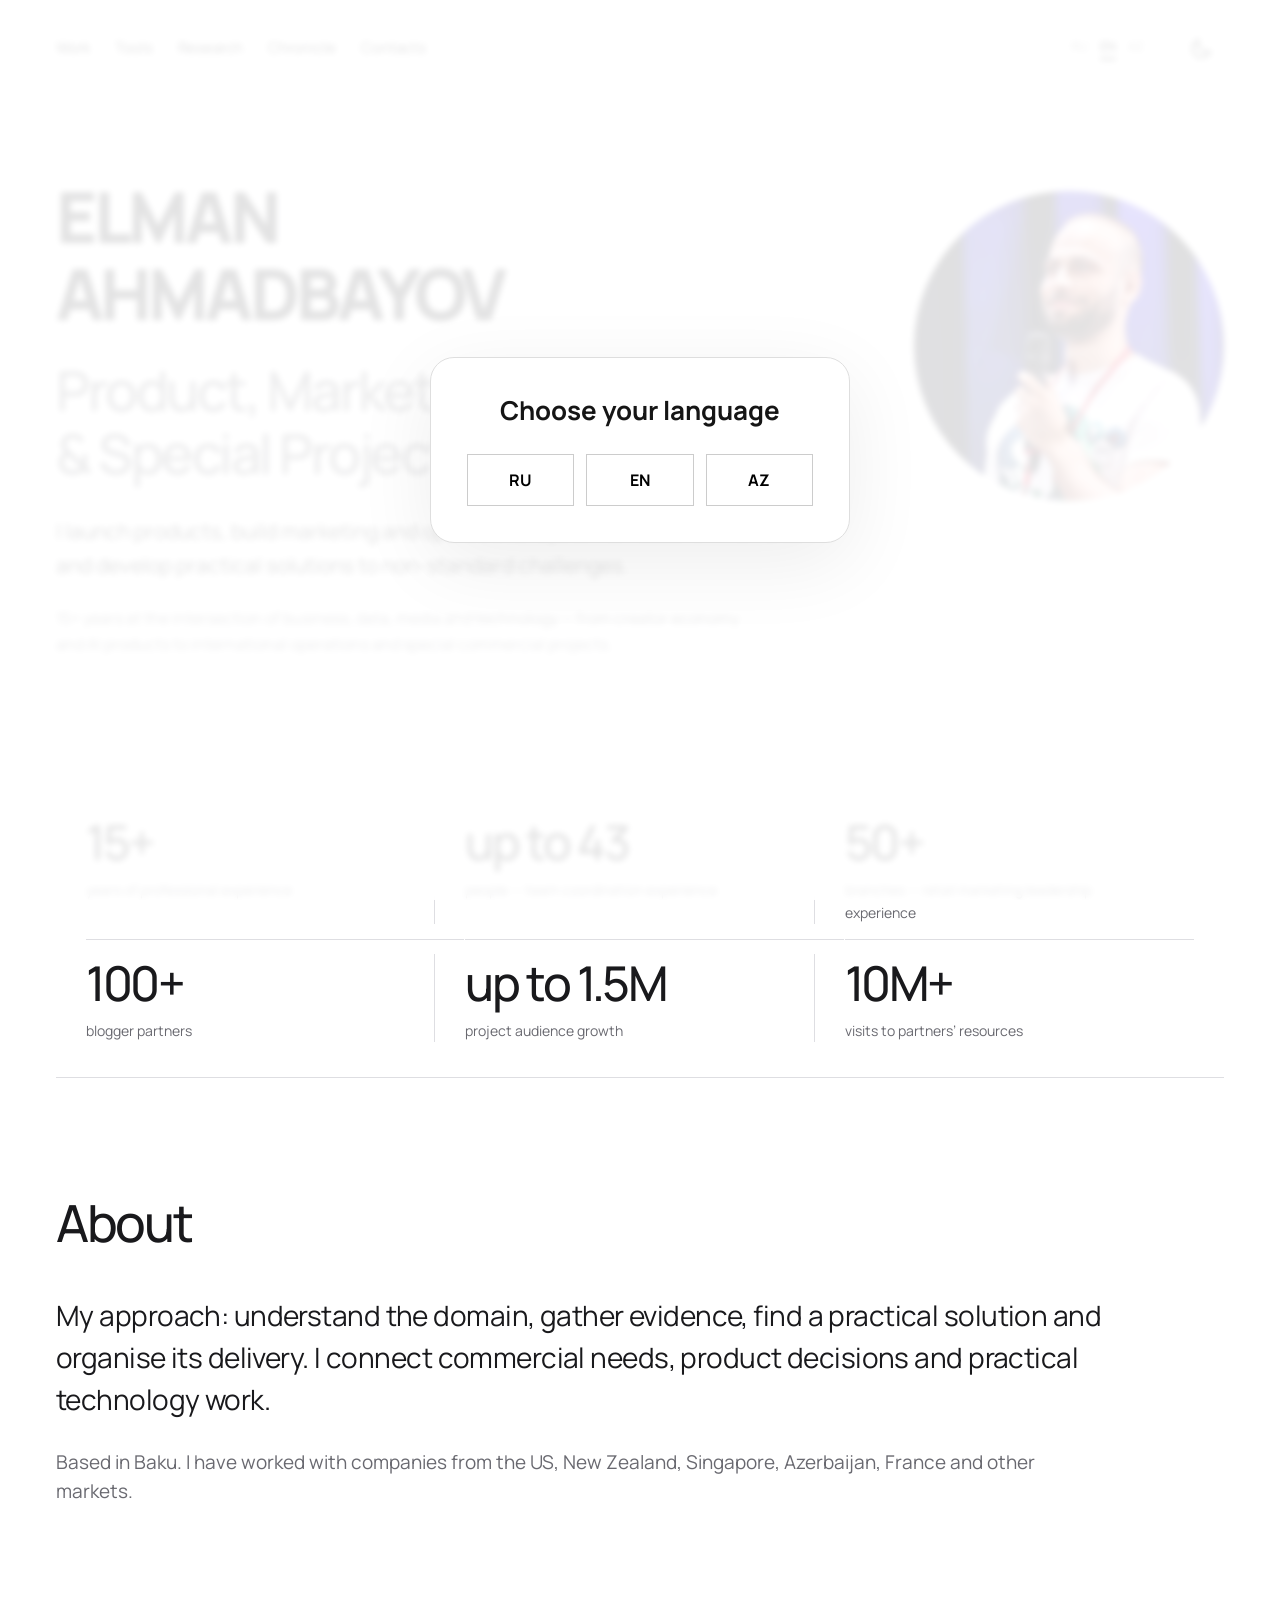
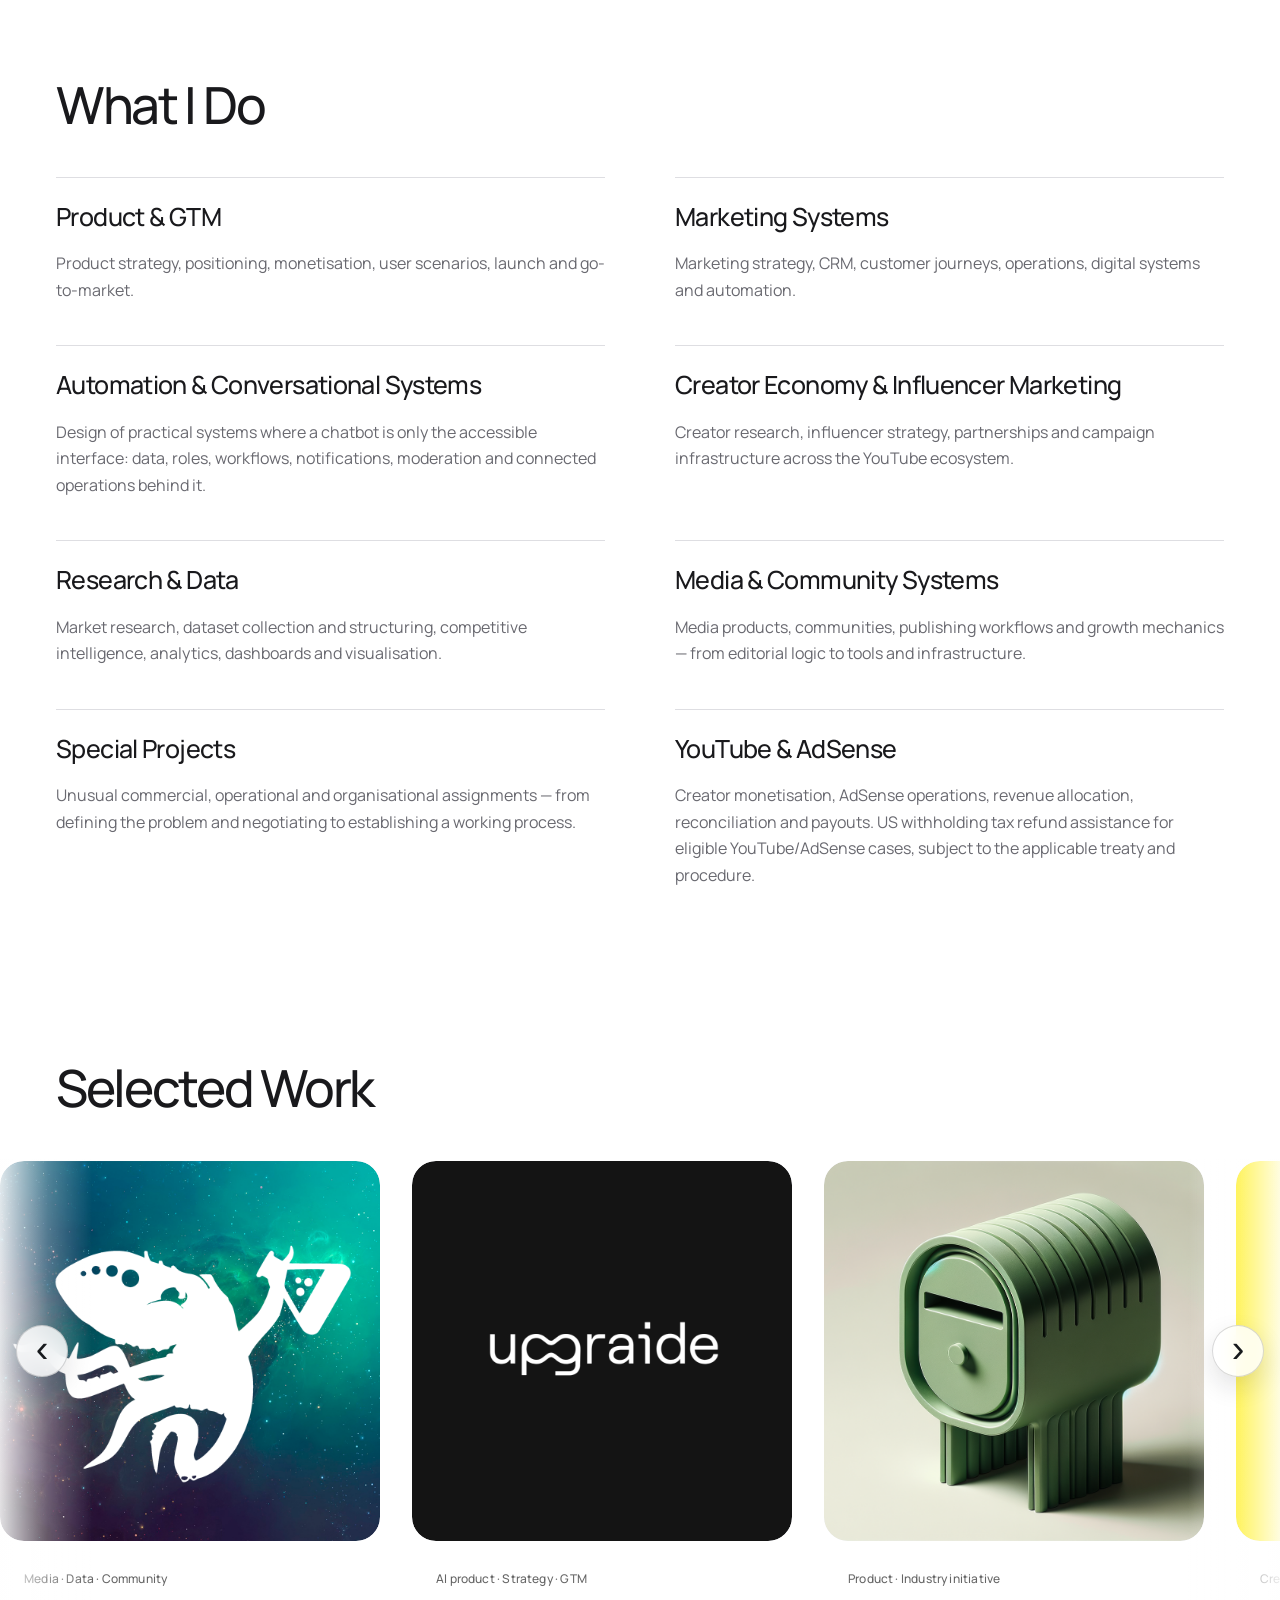
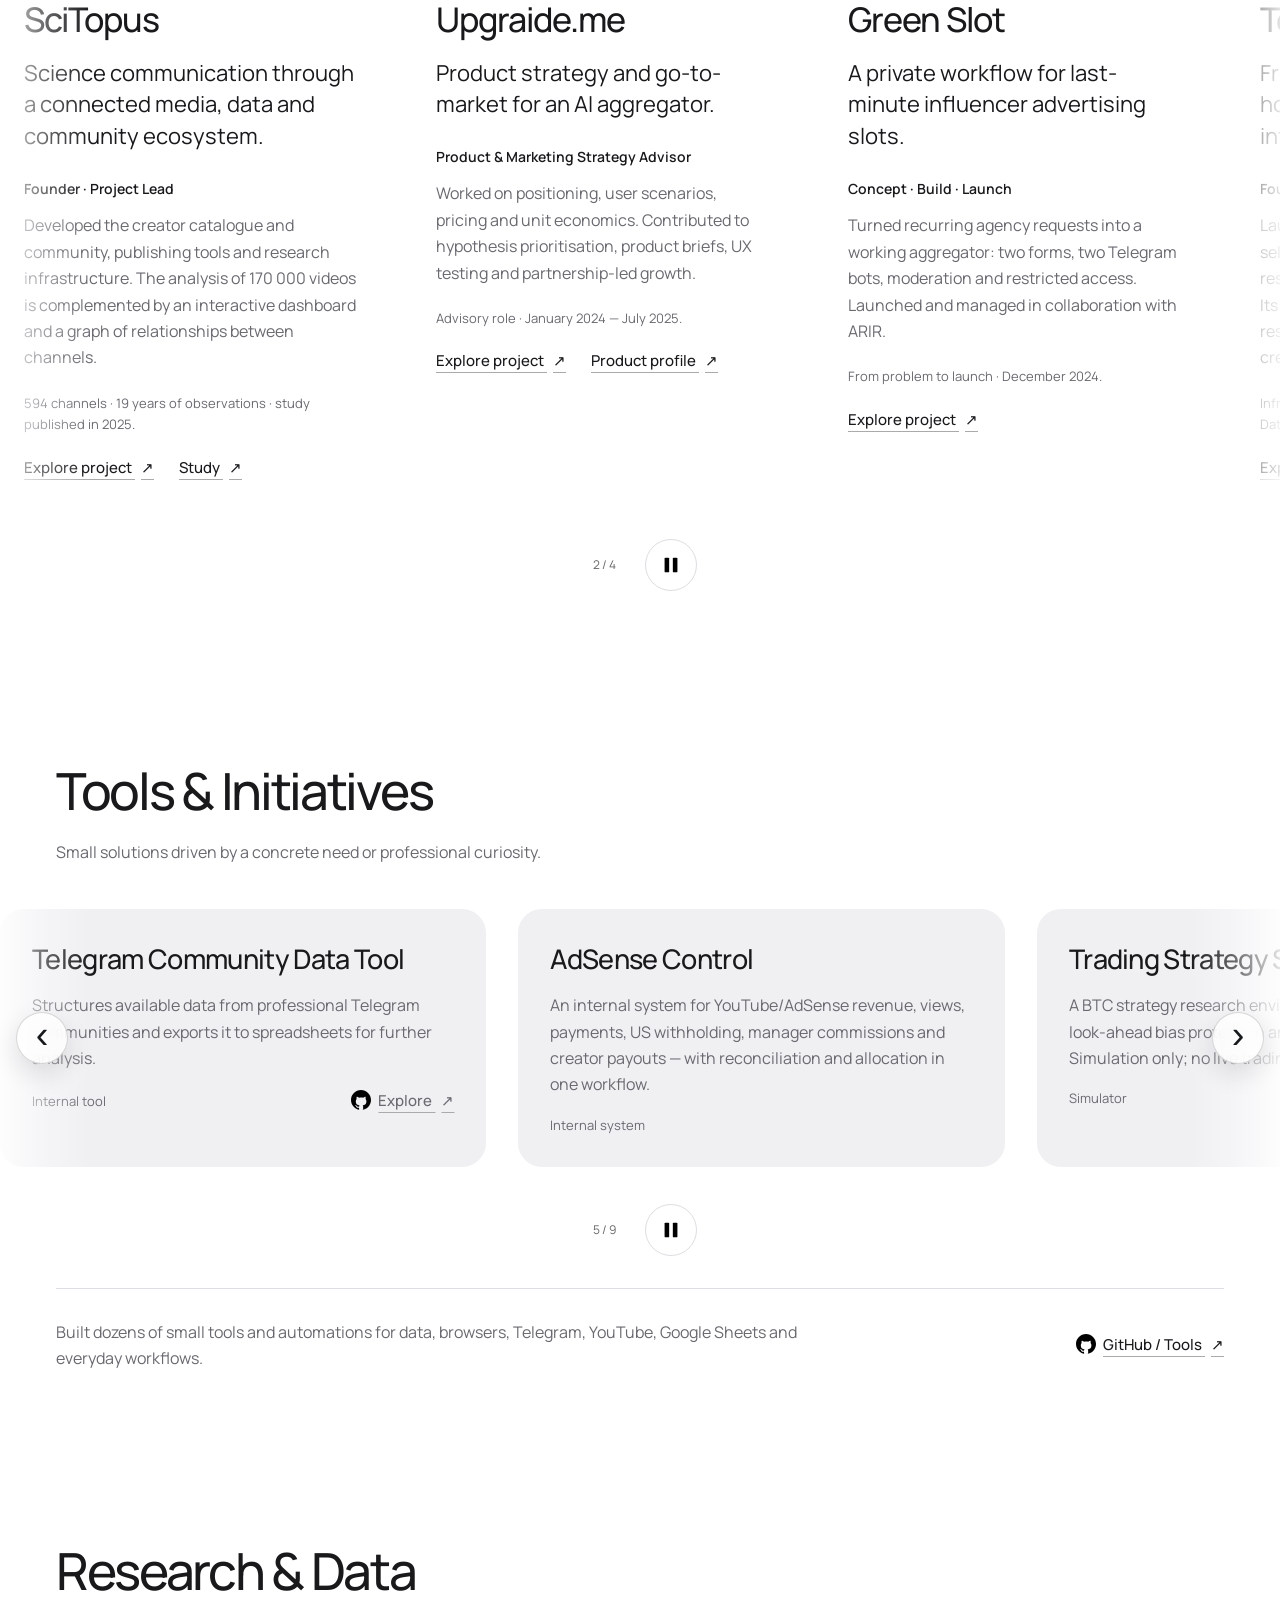
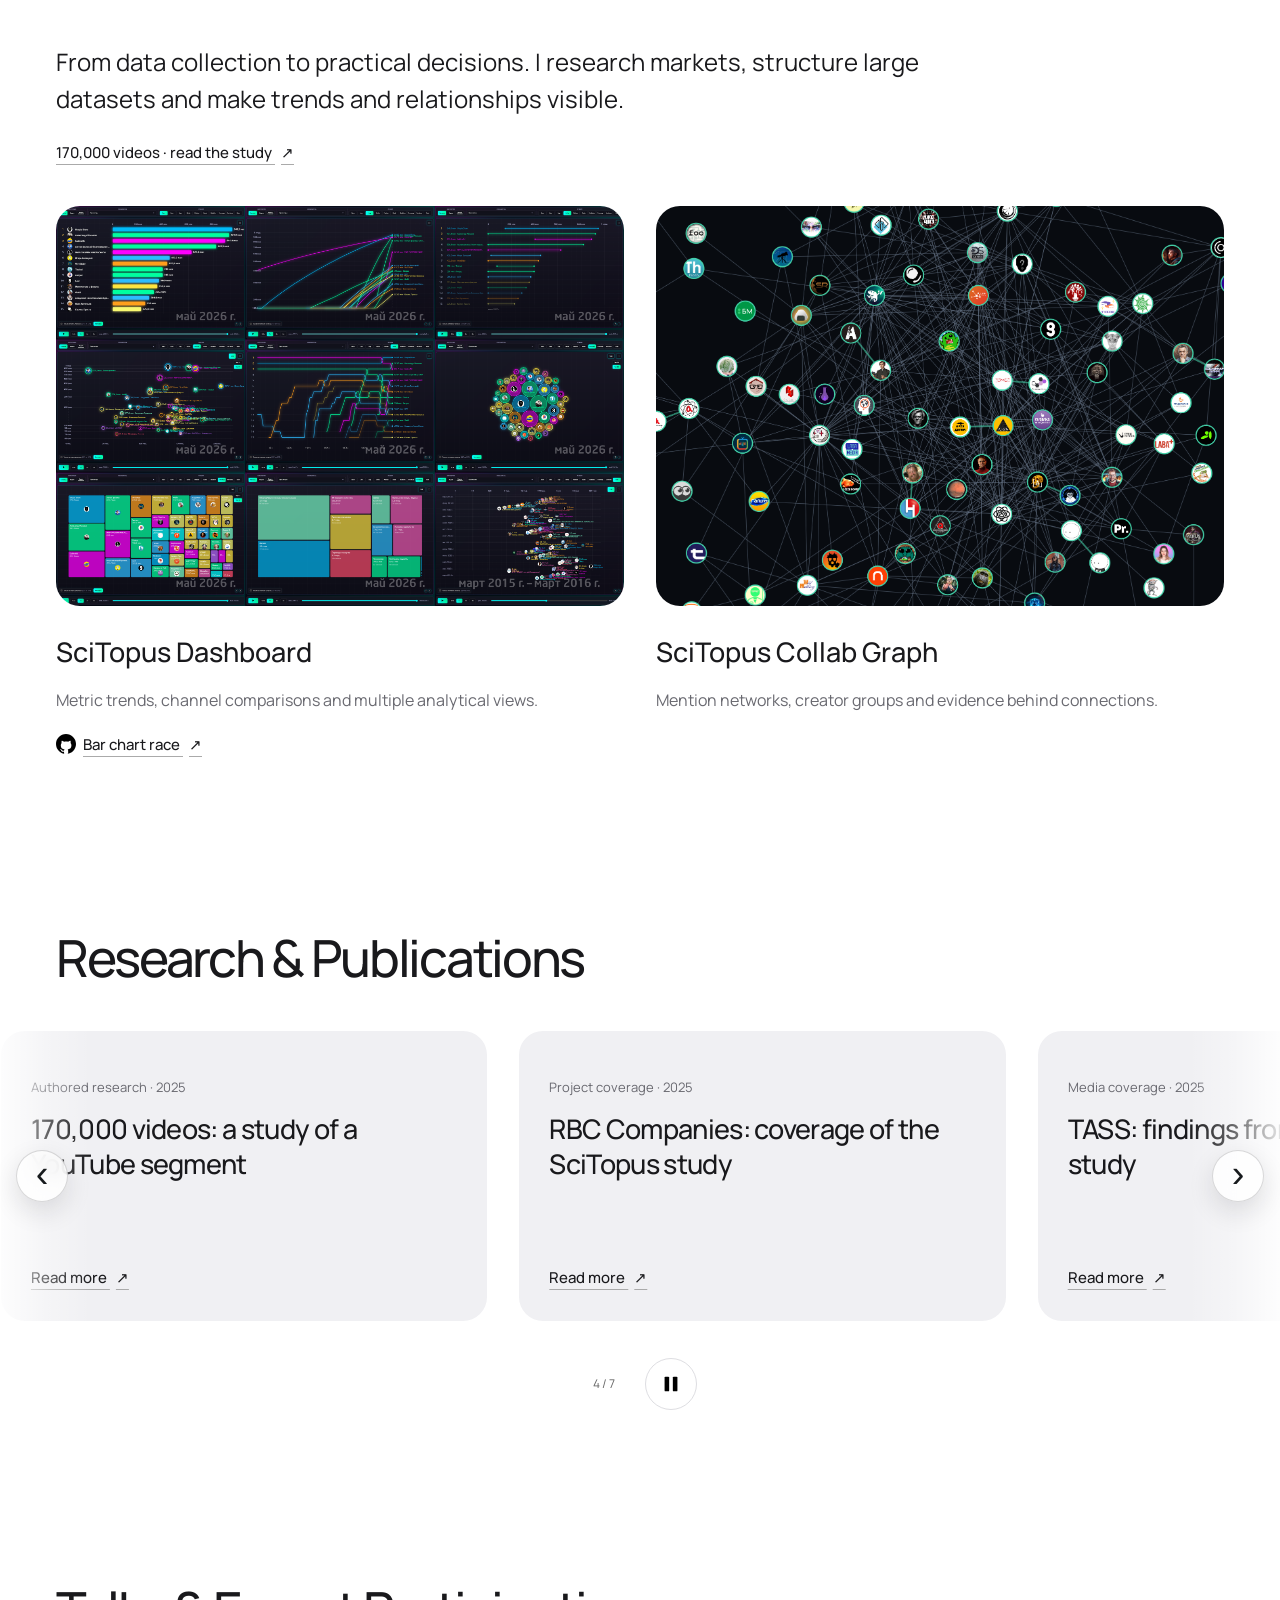
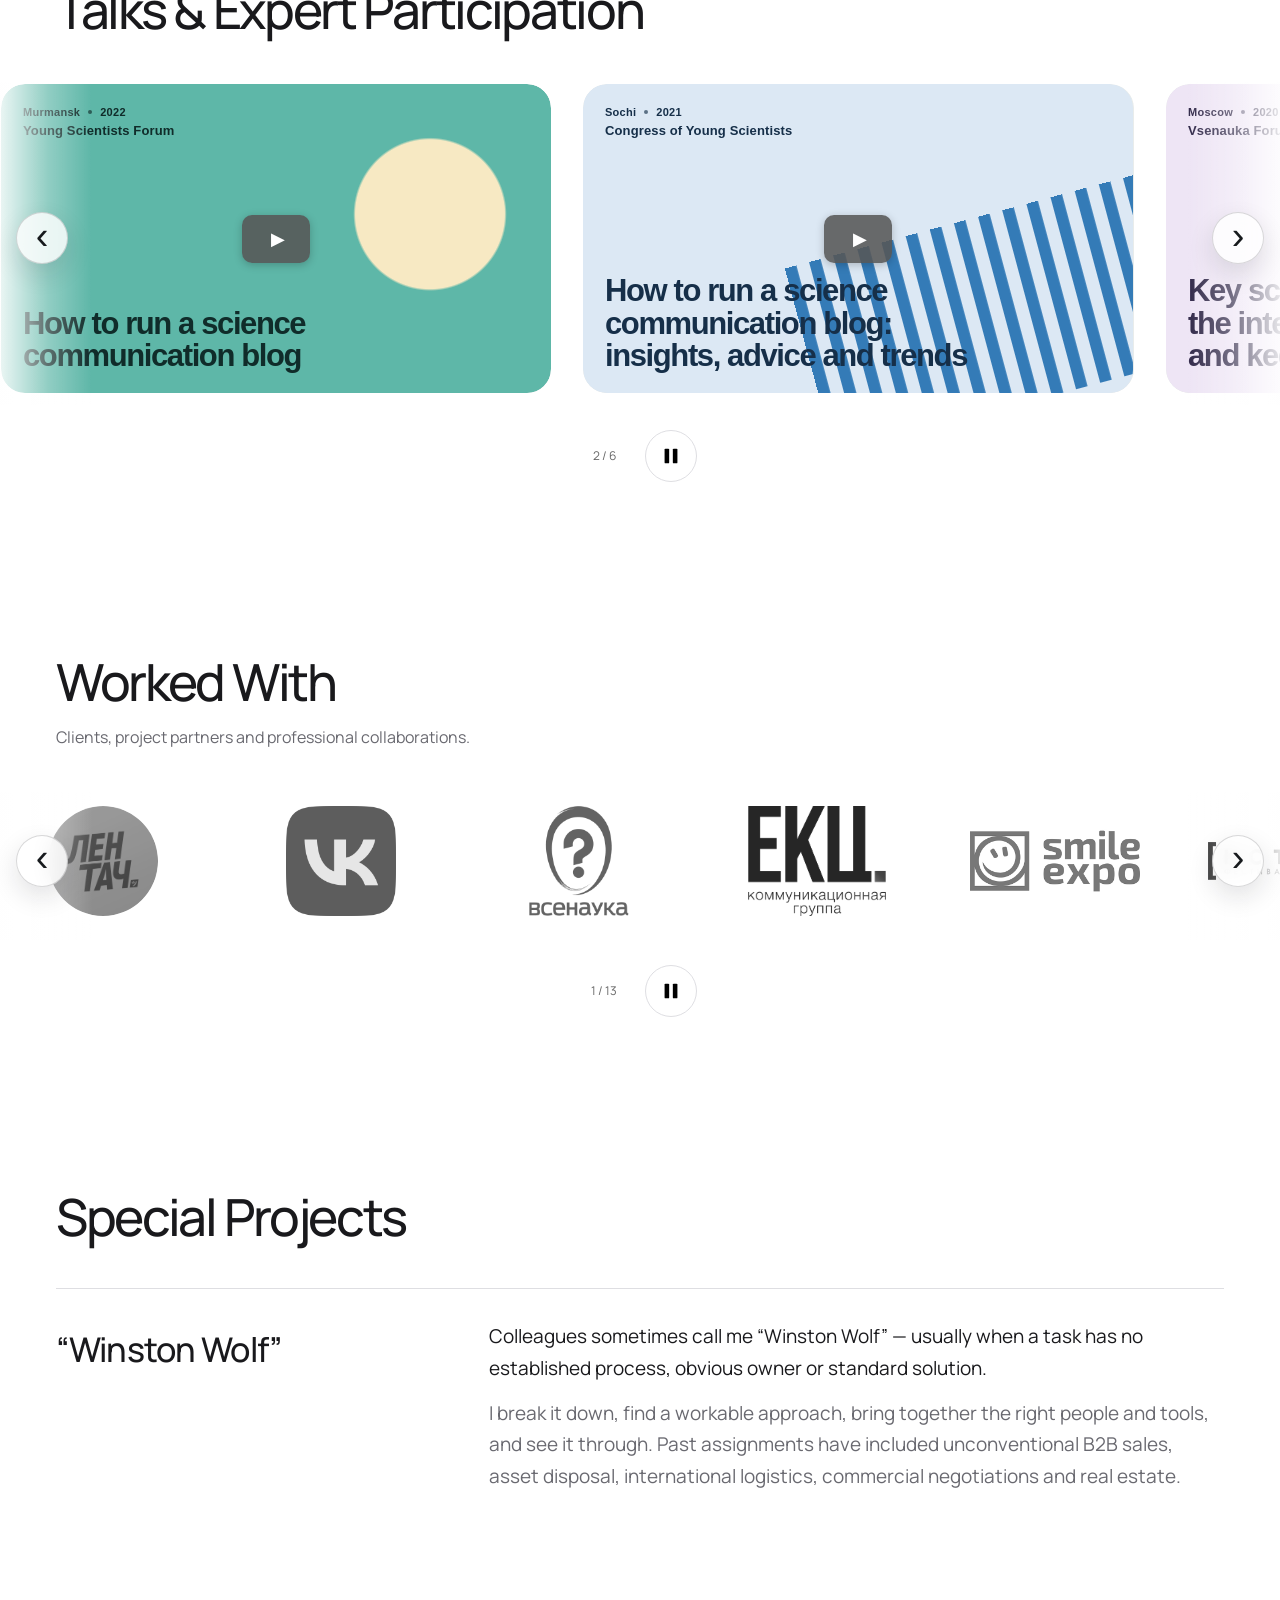
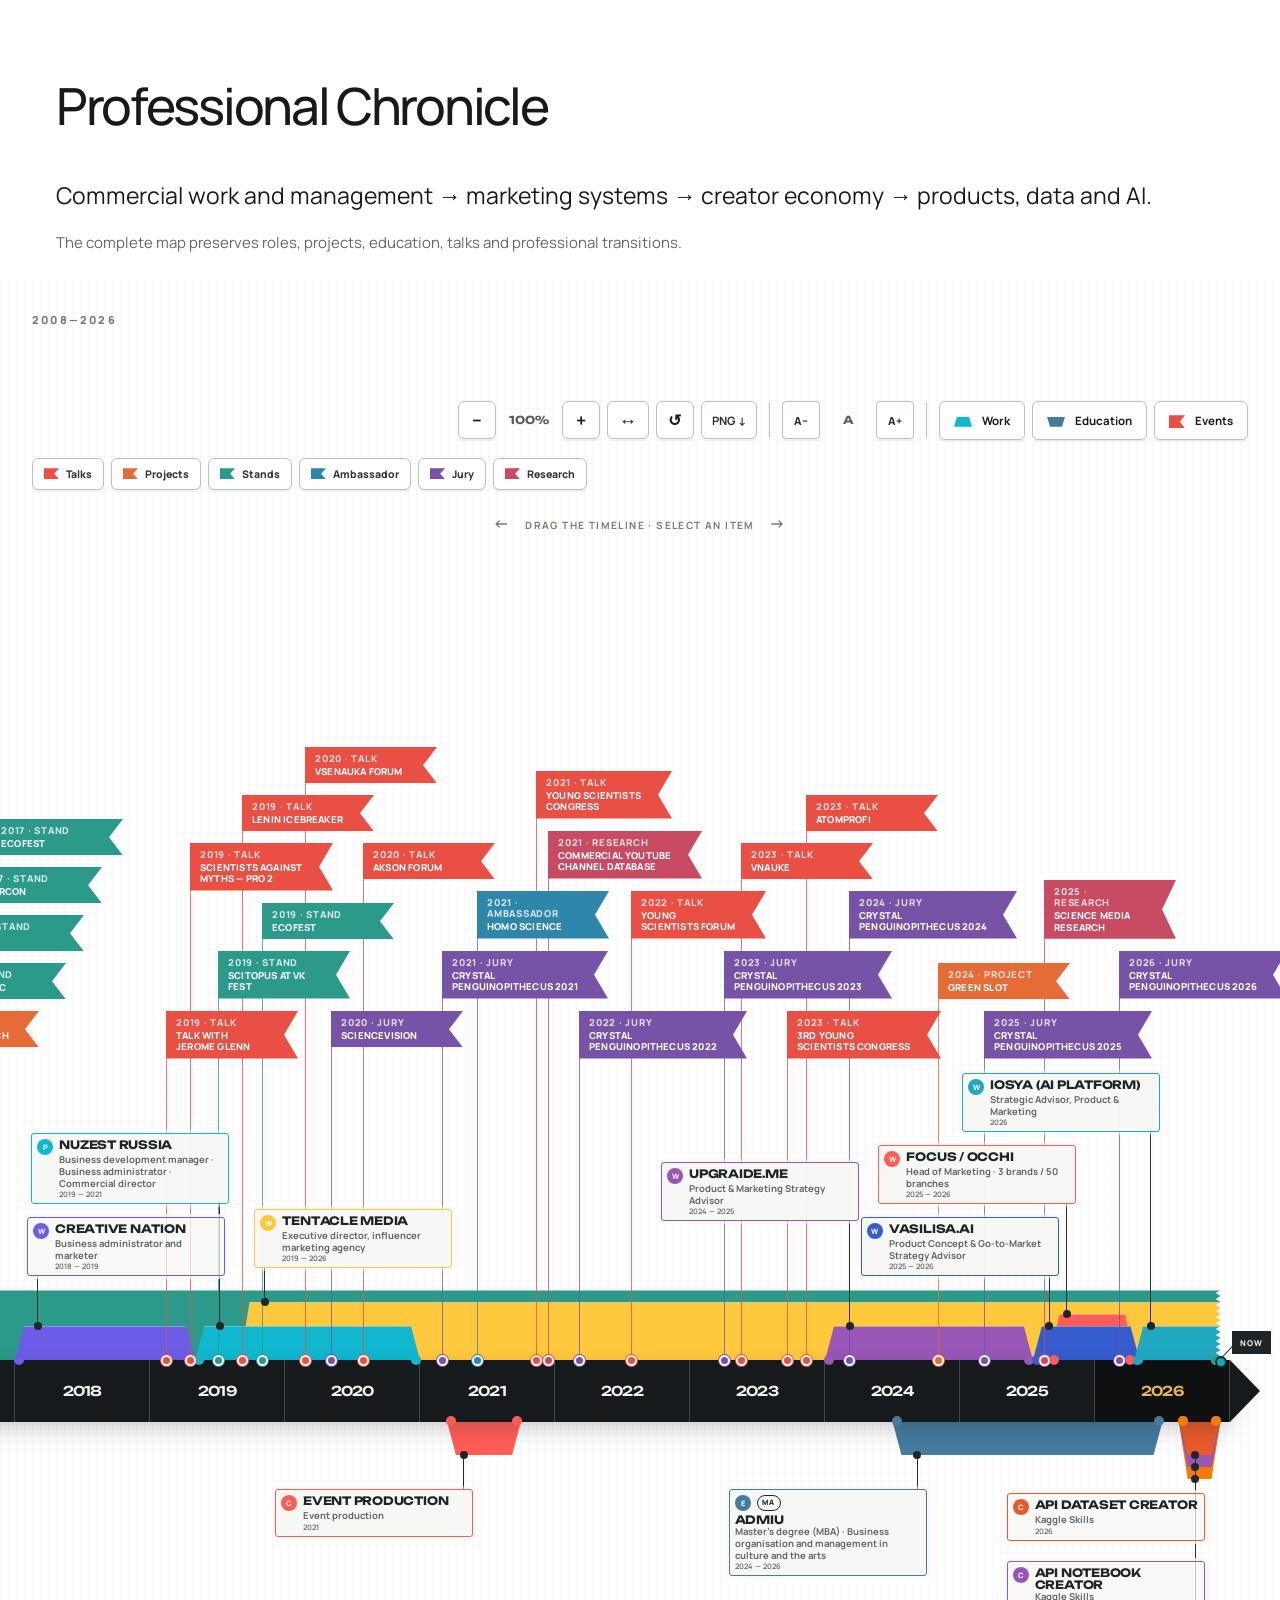
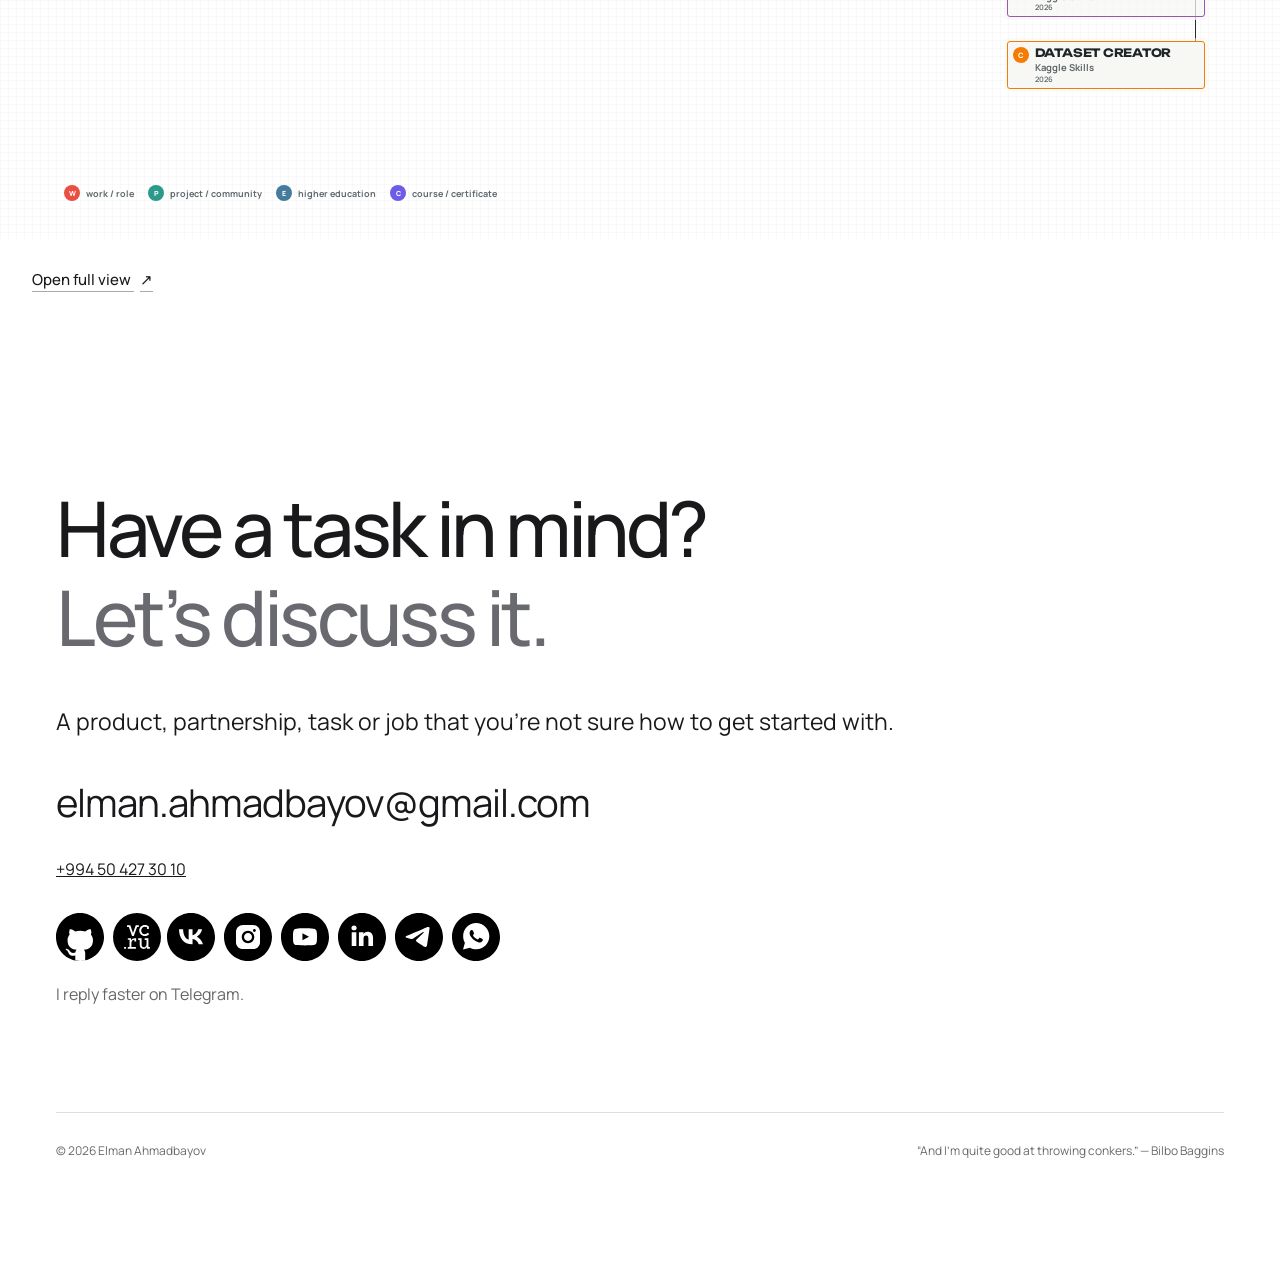
==== commit 81574c64: "Refine portfolio identity, metric order and external video close" ====
--- a/index.html
+++ b/index.html
@@ -1 +1 @@
-<!doctype html> <html lang="en" class="editorial-ready"><head> <script src="language-boot.js?v=6a3fea37f95a9f7f"></script><style>html.language-loading body{visibility:hidden}#language-title:focus{outline:0}</style><meta charset="utf-8"> <meta name="viewport" content="width=device-width,initial-scale=1"> <title>Elman Ahmadbayov - Product, Marketing &amp; Special Projects</title> <link rel="canonical" href="https://elman.digital/"> <meta name="format-detection" content="telephone=no"> <meta http-equiv="x-dns-prefetch-control" content="on"> <link rel="dns-prefetch" href="https://ws.tildacdn.com"> <link rel="dns-prefetch" href="https://static.tildacdn.ink"> <meta name="robots" content="noindex, nofollow"> <link rel="stylesheet" href="assets/54621bf462caf45d99.css?v=2d354037c5c111ac" type="text/css" media="all" onerror="this.loaderr=&quot;y&quot;"> <link rel="stylesheet" href="assets/9f89693275180f79a0.css?v=91bfb338048174f5" type="text/css" media="all" onerror="this.loaderr=&quot;y&quot;"> <link rel="preconnect" href="https://fonts.gstatic.com"> <link href="assets/c08a24ed48a6443229.css?v=434e25f820f16e09" rel="stylesheet"> <link rel="stylesheet" href="assets/64c7da05ee834e1bec.css?v=aefad85eb2b552f8" type="text/css" media="all" onerror="this.loaderr=&quot;y&quot;"> <link rel="icon" href="data:,"><meta property="og:type" content="website"><meta property="og:site_name" content="Elman Ahmadbayov"><meta property="og:title" content="Elman Ahmadbayov - Product, Marketing &amp; Special Projects"><meta property="og:description" content="I launch products, build marketing and operational systems, research markets, and develop practical solutions to non-standard challenges."><meta property="og:url" content="https://elman.digital/"><meta property="og:locale" content="en_US"><meta property="og:image" content="https://elman.digital/assets/social-preview-20260906.png"><meta property="og:image:secure_url" content="https://elman.digital/assets/social-preview-20260906.png"><meta property="og:image:type" content="image/png"><meta property="og:image:width" content="1120"><meta property="og:image:height" content="1120"><meta property="og:image:alt" content="Elman Ahmadbayov"><meta name="twitter:card" content="summary"><meta name="twitter:title" content="Elman Ahmadbayov - Product, Marketing &amp; Special Projects"><meta name="twitter:description" content="I launch products, build marketing and operational systems, research markets, and develop practical solutions to non-standard challenges."><meta name="twitter:image" content="https://elman.digital/assets/social-preview-20260906.png"><meta name="twitter:image:alt" content="Elman Ahmadbayov"><link rel="stylesheet" href="editorial.css?v=9687d2d0b49fb509"><link rel="stylesheet" href="video-covers.css?v=a0d6f3eeac5d3d0c"><link rel="stylesheet" href="fullwidth-carousels.css?v=9d199c17322c606d"><link rel="stylesheet" href="dark-theme.css?v=816673077f72f2c0"><script src="theme.js?v=241f6cff55703b12"></script><link rel="stylesheet" href="reference-sections.css?v=5b4df2f41b5001df"><link rel="stylesheet" href="experiment.css?v=26044dd9d7d48a37"><script src="experiment-runtime.js?v=c89e2995f7482ea4" defer=""></script></head> <body><a class="skip-link" href="?en" data-section="main">Skip to content</a><header class="site-header"><nav aria-label="Main navigation"><a href="?en" data-section="selected-work">Work</a><a href="?en" data-section="initiatives">Tools</a><a href="?en#research" data-section="research">Research</a><a href="?en#chronicle" data-section="professional-chronicle">Chronicle</a><a href="?en" data-section="contact">Contacts</a></nav><div class="languages" aria-label="Language"><a href="?ru" lang="ru" data-language="ru">RU</a><a href="?en" lang="en" aria-current="page" data-language="en">EN</a><a href="?az" lang="az" data-language="az">AZ</a></div><button id="theme-toggle" type="button" aria-pressed="false">Dark</button></header><main id="main"><section class="hero-section"><div class="editorial-hero"><div class="hero-identity"><p class="hero-name">ELMAN<br>AHMADBAYOV</p><h1>Product, Marketing<br>&amp; Special Projects</h1></div><div><p class="hero-lead">I launch products, build marketing and operational systems, research markets, and develop practical solutions to non-standard challenges.</p><p class="hero-note">15+ years at the intersection of business, data, media and technology — from creator economy and AI products to international operations and special commercial projects.</p></div><img class="portrait" src="assets/1a2aa0b2c26e7a6619.png" alt="Elman Ahmadbayov"></div></section><div class="proof-strip"><a href="?en#chronicle" data-section="professional-chronicle"><strong>15+</strong><span>years of professional experience</span></a><a href="?en#chronicle" data-section="professional-chronicle"><strong>up to 43</strong><span>people — team coordination experience</span></a><a href="?en#chronicle" data-section="professional-chronicle"><strong>50+</strong><span>branches — retail marketing leadership experience</span></a><a href="?en#selected-work" data-section="selected-work"><strong>10M+</strong><span>visits to partners’ resources</span></a><a href="?en#chronicle" data-section="professional-chronicle"><strong>up to 1.5M</strong><span>project audience growth</span></a><a href="?en#selected-work" data-section="selected-work"><strong>100+</strong><span>blogger partners</span></a></div><section id="about" class="section" aria-labelledby="about-heading"><div class="section-heading"><h2 id="about-heading">About</h2></div><div class="about-copy"><p>My approach: understand the domain, gather evidence, find a practical solution and organise its delivery. I connect commercial needs, product decisions and practical technology work.</p><p class="muted">Based in Baku. I have worked with companies from the US, New Zealand, Singapore, Azerbaijan, France and other markets.</p></div></section><section id="services" class="section" aria-labelledby="services-heading"><div class="section-heading"><h2 id="services-heading">What I Do</h2></div><div class="services-grid"><article><h3>Product &amp; GTM</h3><p>Product strategy, positioning, monetisation, user scenarios, launch and go-to-market.</p></article><article><h3>Marketing Systems</h3><p>Marketing strategy, CRM, customer journeys, operations, digital systems and automation.</p></article><article><h3>Automation &amp; Conversational Systems</h3><p>Design of practical systems where a chatbot is only the accessible interface: data, roles, workflows, notifications, moderation and connected operations behind it.</p></article><article><h3>Creator Economy &amp; Influencer Marketing</h3><p>Creator research, influencer strategy, partnerships and campaign infrastructure across the YouTube ecosystem.</p></article><article><h3>Research &amp; Data</h3><p>Market research, dataset collection and structuring, competitive intelligence, analytics, dashboards and visualisation.</p></article><article><h3>Media &amp; Community Systems</h3><p>Media products, communities, publishing workflows and growth mechanics — from editorial logic to tools and infrastructure.</p></article><article><h3>Special Projects</h3><p>Unusual commercial, operational and organisational assignments — from defining the problem and negotiating to establishing a working process.</p></article><article><h3>YouTube &amp; AdSense</h3><p>Creator monetisation, AdSense operations, revenue allocation, reconciliation and payouts. US withholding tax refund assistance for eligible YouTube/AdSense cases, subject to the applicable treaty and procedure.</p></article></div></section><section id="selected-work" class="section" aria-labelledby="selected-work-heading"><div class="section-heading"><h2 id="selected-work-heading">Selected Work</h2></div><div class="carousel" role="region" aria-roledescription="carousel" aria-label="Selected Work"><div class="carousel-track" id="selected-work-track" tabindex="0" aria-label="Use arrow keys to browse"><article class="flagship slide"><div class="work-art"><img src="assets/ce4c5188eac724a797.png" alt="Tentacle.Media" loading="lazy"></div><div class="work-copy"><p class="eyebrow">Creator economy · Marketing · Data</p><h3>Tentacle.Media</h3><p class="work-intro">From creator selection to in-house creator intelligence infrastructure.</p><p class="role">Founder · Executive Director</p><p>Launched the agency, developed a creator-selection methodology, and organised research, analysis and campaign workflows. Its dataset and automations support research across 100,000+ independent creator channels.</p><p class="proof-note">Infrastructure snapshot: 106,224 channels, July 2026. Dataset coverage, not clients or owned channels.</p><div class="link-row"><a class="text-link" href="https://www.tentacle.media/" target="_blank" rel="noopener noreferrer">Explore project <span aria-hidden="true">↗</span></a><a class="text-link" href="https://vc.ru/marketing/333590-baza-dannyh-kotoraya-izmenit-inflyuens-marketing-navsegda" target="_blank" rel="noopener noreferrer">Methodology · 2021 <span aria-hidden="true">↗</span></a></div></div></article><article class="flagship slide"><div class="work-art"><img src="assets/4376309af7387bdf9d.png" alt="SciTopus" loading="lazy"></div><div class="work-copy"><p class="eyebrow">Media · Data · Community</p><h3>SciTopus</h3><p class="work-intro">Science communication through a connected media, data and community ecosystem.</p><p class="role">Founder · Project Lead</p><p>Developed the creator catalogue and community, publishing tools and research infrastructure. The analysis of 170 000 videos is complemented by an interactive dashboard and a graph of relationships between channels.</p><p class="proof-note">594 channels · 19 years of observations · study published in 2025.</p><div class="link-row"><a class="text-link" href="https://scitopus.com/" target="_blank" rel="noopener noreferrer">Explore project <span aria-hidden="true">↗</span></a><a class="text-link" href="https://vc.ru/media/2187320-nauchnyi-pop-na-youtube-issledovanie-170000-video-za-19-let" target="_blank" rel="noopener noreferrer">Study <span aria-hidden="true">↗</span></a></div></div></article><article class="flagship slide"><div class="work-art"><img src="assets/4ada5a4c3abfcc4f06.png" alt="Upgraide.me" loading="lazy"></div><div class="work-copy"><p class="eyebrow">AI product · Strategy · GTM</p><h3>Upgraide.me</h3><p class="work-intro">Product strategy and go-to-market for an AI aggregator.</p><p class="role">Product &amp; Marketing Strategy Advisor</p><p>Worked on positioning, user scenarios, pricing and unit economics. Contributed to hypothesis prioritisation, product briefs, UX testing and partnership-led growth.</p><p class="proof-note">Advisory role · January 2024 — July 2025.</p><div class="link-row"><a class="text-link" href="https://upgraide.me/" target="_blank" rel="noopener noreferrer">Explore project <span aria-hidden="true">↗</span></a><a class="text-link" href="https://productradar.ru/product/upgraide-me/" target="_blank" rel="noopener noreferrer">Product profile <span aria-hidden="true">↗</span></a></div></div></article><article class="flagship slide"><div class="work-art"><img src="assets/ce87d38c9d874f823e.jpg" alt="Green Slot" loading="lazy"></div><div class="work-copy"><p class="eyebrow">Product · Industry initiative</p><h3>Green Slot</h3><p class="work-intro">A private workflow for last-minute influencer advertising slots.</p><p class="role">Concept · Build · Launch</p><p>Turned recurring agency requests into a working aggregator: two forms, two Telegram bots, moderation and restricted access. Launched and managed in collaboration with ARIR.</p><p class="proof-note">From problem to launch · December 2024.</p><div class="link-row"><a class="text-link" href="https://vc.ru/marketing/1730224-zelenyi-slotik-zakrytyi-agregator-dlya-agentstv-inflyuens-marketinga-za-odnu-noch" target="_blank" rel="noopener noreferrer">Explore project <span aria-hidden="true">↗</span></a></div></div></article></div><div class="carousel-controls"><button type="button" data-dir="-1" aria-controls="selected-work-track" aria-label="Previous"><span aria-hidden="true">‹</span></button><span class="carousel-position" aria-live="polite"></span><button type="button" data-dir="1" aria-controls="selected-work-track" aria-label="Next"><span aria-hidden="true">›</span></button></div></div></section><section id="initiatives" class="section" aria-labelledby="initiatives-heading"><div class="section-heading"><h2 id="initiatives-heading">Tools &amp; Initiatives</h2><p>Small solutions driven by a concrete need or professional curiosity.</p></div><div class="carousel" role="region" aria-roledescription="carousel" aria-label="Initiatives"><div class="carousel-track" id="initiatives-track" tabindex="0" aria-label="Use arrow keys to browse"><article class="initiative slide"><h3>AAC Communicator</h3><p>An AAC communicator for Azerbaijani speakers with speech disabilities: Azerbaijani and Russian, offline speech synthesis, on-screen keyboards and switch accessibility.</p><div class="card-bottom"><span>Working local version</span></div></article><article class="initiative slide"><h3>Rent Aggregator Baku</h3><p>Collects and filters fresh Baku rental listings, stores them in PostgreSQL and delivers relevant options through Telegram.</p><div class="card-bottom"><span>Running service</span><a class="text-link" href="https://github.com/Airshipster/rent-aggregator-baku" target="_blank" rel="noopener noreferrer"><svg class="github-mark" role="presentation" width="20" height="20" viewBox="0 0 100 100" fill="none" xmlns="http://www.w3.org/2000/svg" aria-hidden="true"> <path fill-rule="evenodd" clip-rule="evenodd" d="M52.078 99.958C78.728 98.868 100 76.918 100 50c0-27.614-22.386-50-50-50S0 22.386 0 50s22.386 50 50 50l.368-.001.335.001c.432 0 .894-.015 1.375-.042Zm0 0c3.828-.216 8.81-1.186 8.81-1.186l-.053-2.99s.05-5.839.05-11.388c0-3.873-1.327-6.407-2.818-7.688 9.248-1.027 18.954-4.537 18.954-20.484 0-4.532-1.607-8.238-4.268-11.14.427-1.05 1.852-5.271-.413-10.986 0 0-3.479-1.116-11.405 4.256-3.316-.92-6.867-1.381-10.392-1.397-3.53.016-7.082.476-10.393 1.397-7.93-5.372-11.416-4.256-11.416-4.256-2.258 5.716-.833 9.937-.407 10.986-2.655 2.902-4.272 6.607-4.272 11.14 0 15.907 9.69 19.469 18.909 20.517-1.186 1.038-2.258 2.867-2.635 5.55-2.366 1.062-8.378 2.894-12.081-3.45 0 0-2.193-3.984-6.358-4.278 0 0-4.055-.052-.286 2.523 0 0 2.722 1.277 4.609 6.073 0 0 2.436 8.073 13.984 5.565.01 1.884.026 3.515.038 4.77.01 1.053.018 1.84.018 2.29l.01 2.889c3.232.84 6.617 1.3 10.105 1.328a50.99 50.99 0 0 0 1.71-.041Z" fill="#000000"></path> </svg>Explore <span aria-hidden="true">↗</span></a></div></article><article class="initiative slide"><h3>SciTopus Data Visualisations</h3><p>A dashboard, collaboration graph and bar chart race make large video datasets and relationships between creators easier to explore.</p><div class="card-bottom"><span>Part of SciTopus</span><a class="text-link" href="?en#research" data-section="research">Explore <span aria-hidden="true">↗</span></a></div></article><article class="initiative slide"><h3>Click2JSON</h3><p>Records user interactions and page-element context as structured JSON for interface analysis and automation planning.</p><div class="card-bottom"><span>Small tool</span><a class="text-link" href="https://gist.github.com/Airshipster/1dc98bc3852e53c4ff0dda528f49b3f3" target="_blank" rel="noopener noreferrer"><svg class="github-mark" role="presentation" width="20" height="20" viewBox="0 0 100 100" fill="none" xmlns="http://www.w3.org/2000/svg" aria-hidden="true"> <path fill-rule="evenodd" clip-rule="evenodd" d="M52.078 99.958C78.728 98.868 100 76.918 100 50c0-27.614-22.386-50-50-50S0 22.386 0 50s22.386 50 50 50l.368-.001.335.001c.432 0 .894-.015 1.375-.042Zm0 0c3.828-.216 8.81-1.186 8.81-1.186l-.053-2.99s.05-5.839.05-11.388c0-3.873-1.327-6.407-2.818-7.688 9.248-1.027 18.954-4.537 18.954-20.484 0-4.532-1.607-8.238-4.268-11.14.427-1.05 1.852-5.271-.413-10.986 0 0-3.479-1.116-11.405 4.256-3.316-.92-6.867-1.381-10.392-1.397-3.53.016-7.082.476-10.393 1.397-7.93-5.372-11.416-4.256-11.416-4.256-2.258 5.716-.833 9.937-.407 10.986-2.655 2.902-4.272 6.607-4.272 11.14 0 15.907 9.69 19.469 18.909 20.517-1.186 1.038-2.258 2.867-2.635 5.55-2.366 1.062-8.378 2.894-12.081-3.45 0 0-2.193-3.984-6.358-4.278 0 0-4.055-.052-.286 2.523 0 0 2.722 1.277 4.609 6.073 0 0 2.436 8.073 13.984 5.565.01 1.884.026 3.515.038 4.77.01 1.053.018 1.84.018 2.29l.01 2.889c3.232.84 6.617 1.3 10.105 1.328a50.99 50.99 0 0 0 1.71-.041Z" fill="#000000"></path> </svg>Explore <span aria-hidden="true">↗</span></a></div></article><article class="initiative slide"><h3>Telegram Community Data Tool</h3><p>Structures available data from professional Telegram communities and exports it to spreadsheets for further analysis.</p><div class="card-bottom"><span>Internal tool</span><a class="text-link" href="https://gist.github.com/Airshipster/e6c1b14d03aeeac26b27bb73157deba7" target="_blank" rel="noopener noreferrer"><svg class="github-mark" role="presentation" width="20" height="20" viewBox="0 0 100 100" fill="none" xmlns="http://www.w3.org/2000/svg" aria-hidden="true"> <path fill-rule="evenodd" clip-rule="evenodd" d="M52.078 99.958C78.728 98.868 100 76.918 100 50c0-27.614-22.386-50-50-50S0 22.386 0 50s22.386 50 50 50l.368-.001.335.001c.432 0 .894-.015 1.375-.042Zm0 0c3.828-.216 8.81-1.186 8.81-1.186l-.053-2.99s.05-5.839.05-11.388c0-3.873-1.327-6.407-2.818-7.688 9.248-1.027 18.954-4.537 18.954-20.484 0-4.532-1.607-8.238-4.268-11.14.427-1.05 1.852-5.271-.413-10.986 0 0-3.479-1.116-11.405 4.256-3.316-.92-6.867-1.381-10.392-1.397-3.53.016-7.082.476-10.393 1.397-7.93-5.372-11.416-4.256-11.416-4.256-2.258 5.716-.833 9.937-.407 10.986-2.655 2.902-4.272 6.607-4.272 11.14 0 15.907 9.69 19.469 18.909 20.517-1.186 1.038-2.258 2.867-2.635 5.55-2.366 1.062-8.378 2.894-12.081-3.45 0 0-2.193-3.984-6.358-4.278 0 0-4.055-.052-.286 2.523 0 0 2.722 1.277 4.609 6.073 0 0 2.436 8.073 13.984 5.565.01 1.884.026 3.515.038 4.77.01 1.053.018 1.84.018 2.29l.01 2.889c3.232.84 6.617 1.3 10.105 1.328a50.99 50.99 0 0 0 1.71-.041Z" fill="#000000"></path> </svg>Explore <span aria-hidden="true">↗</span></a></div></article><article class="initiative slide"><h3>AdSense Control</h3><p>An internal system for YouTube/AdSense revenue, views, payments, US withholding, manager commissions and creator payouts — with reconciliation and allocation in one workflow.</p><div class="card-bottom"><span>Internal system</span></div></article><article class="initiative slide"><h3>Trading Strategy Simulator</h3><p>A BTC strategy research environment with fees, slippage, look-ahead bias protection and parameter optimisation. Simulation only; no live trading.</p><div class="card-bottom"><span>Simulator</span></div></article><article class="initiative slide"><h3>3D Furniture Configurator</h3><p>An interactive 3D furniture presentation prototype for discussing a design and a custom order.</p><div class="card-bottom"><span>Prototype</span><a class="text-link" href="https://github.com/Airshipster/furniture-3d-model-example" target="_blank" rel="noopener noreferrer"><svg class="github-mark" role="presentation" width="20" height="20" viewBox="0 0 100 100" fill="none" xmlns="http://www.w3.org/2000/svg" aria-hidden="true"> <path fill-rule="evenodd" clip-rule="evenodd" d="M52.078 99.958C78.728 98.868 100 76.918 100 50c0-27.614-22.386-50-50-50S0 22.386 0 50s22.386 50 50 50l.368-.001.335.001c.432 0 .894-.015 1.375-.042Zm0 0c3.828-.216 8.81-1.186 8.81-1.186l-.053-2.99s.05-5.839.05-11.388c0-3.873-1.327-6.407-2.818-7.688 9.248-1.027 18.954-4.537 18.954-20.484 0-4.532-1.607-8.238-4.268-11.14.427-1.05 1.852-5.271-.413-10.986 0 0-3.479-1.116-11.405 4.256-3.316-.92-6.867-1.381-10.392-1.397-3.53.016-7.082.476-10.393 1.397-7.93-5.372-11.416-4.256-11.416-4.256-2.258 5.716-.833 9.937-.407 10.986-2.655 2.902-4.272 6.607-4.272 11.14 0 15.907 9.69 19.469 18.909 20.517-1.186 1.038-2.258 2.867-2.635 5.55-2.366 1.062-8.378 2.894-12.081-3.45 0 0-2.193-3.984-6.358-4.278 0 0-4.055-.052-.286 2.523 0 0 2.722 1.277 4.609 6.073 0 0 2.436 8.073 13.984 5.565.01 1.884.026 3.515.038 4.77.01 1.053.018 1.84.018 2.29l.01 2.889c3.232.84 6.617 1.3 10.105 1.328a50.99 50.99 0 0 0 1.71-.041Z" fill="#000000"></path> </svg>Explore <span aria-hidden="true">↗</span></a></div></article><article class="initiative slide" data-initiative="android-apps"><h3>Android app development</h3><p>For smartphones, tablets and Smart TV.</p></article></div><div class="carousel-controls"><button type="button" data-dir="-1" aria-controls="initiatives-track" aria-label="Previous"><span aria-hidden="true">‹</span></button><span class="carousel-position" aria-live="polite"></span><button type="button" data-dir="1" aria-controls="initiatives-track" aria-label="Next"><span aria-hidden="true">›</span></button></div></div><div class="tools-note"><p>Built dozens of small tools and automations for data, browsers, Telegram, YouTube, Google Sheets and everyday workflows.</p><a class="text-link" href="https://github.com/Airshipster/" target="_blank" rel="noopener noreferrer"><svg class="github-mark" role="presentation" width="20" height="20" viewBox="0 0 100 100" fill="none" xmlns="http://www.w3.org/2000/svg" aria-hidden="true"> <path fill-rule="evenodd" clip-rule="evenodd" d="M52.078 99.958C78.728 98.868 100 76.918 100 50c0-27.614-22.386-50-50-50S0 22.386 0 50s22.386 50 50 50l.368-.001.335.001c.432 0 .894-.015 1.375-.042Zm0 0c3.828-.216 8.81-1.186 8.81-1.186l-.053-2.99s.05-5.839.05-11.388c0-3.873-1.327-6.407-2.818-7.688 9.248-1.027 18.954-4.537 18.954-20.484 0-4.532-1.607-8.238-4.268-11.14.427-1.05 1.852-5.271-.413-10.986 0 0-3.479-1.116-11.405 4.256-3.316-.92-6.867-1.381-10.392-1.397-3.53.016-7.082.476-10.393 1.397-7.93-5.372-11.416-4.256-11.416-4.256-2.258 5.716-.833 9.937-.407 10.986-2.655 2.902-4.272 6.607-4.272 11.14 0 15.907 9.69 19.469 18.909 20.517-1.186 1.038-2.258 2.867-2.635 5.55-2.366 1.062-8.378 2.894-12.081-3.45 0 0-2.193-3.984-6.358-4.278 0 0-4.055-.052-.286 2.523 0 0 2.722 1.277 4.609 6.073 0 0 2.436 8.073 13.984 5.565.01 1.884.026 3.515.038 4.77.01 1.053.018 1.84.018 2.29l.01 2.889c3.232.84 6.617 1.3 10.105 1.328a50.99 50.99 0 0 0 1.71-.041Z" fill="#000000"></path> </svg>GitHub / Tools <span aria-hidden="true">↗</span></a></div></section><section id="research" class="section" aria-labelledby="research-heading"><div class="section-heading"><h2 id="research-heading">Research &amp; Data</h2></div><div class="research-intro"><p>From data collection to practical decisions. I research markets, structure large datasets and make trends and relationships visible.</p><a class="text-link" href="https://vc.ru/media/2187320-nauchnyi-pop-na-youtube-issledovanie-170000-video-za-19-let" target="_blank" rel="noopener noreferrer">170,000 videos · read the study <span aria-hidden="true">↗</span></a></div><div class="artifact-grid"><figure><a href="https://scitopus.com/youtube-dashboard" target="_blank" rel="noopener" data-interactive="dashboard" aria-controls="research-interactive" aria-expanded="false"><img src="assets/scitopus-dashboard-preview.png" alt="SciTopus: channel views over time" loading="lazy"></a><figcaption><h3>SciTopus Dashboard</h3><p>Metric trends, channel comparisons and multiple analytical views.</p></figcaption></figure><figure><a href="https://scitopus.com/collabs" target="_blank" rel="noopener" data-interactive="collabs" aria-controls="research-interactive" aria-expanded="false"><img src="assets/scitopus-collabs-preview.png" alt="SciTopus: YouTube channel relationship graph" loading="lazy"></a><figcaption><h3>SciTopus Collab Graph</h3><p>Mention networks, creator groups and evidence behind connections.</p></figcaption></figure></div><div class="link-row"><a class="text-link" href="https://github.com/Airshipster/scitopus-bar-chart-race" target="_blank" rel="noopener noreferrer"><svg class="github-mark" role="presentation" width="20" height="20" viewBox="0 0 100 100" fill="none" xmlns="http://www.w3.org/2000/svg" aria-hidden="true"> <path fill-rule="evenodd" clip-rule="evenodd" d="M52.078 99.958C78.728 98.868 100 76.918 100 50c0-27.614-22.386-50-50-50S0 22.386 0 50s22.386 50 50 50l.368-.001.335.001c.432 0 .894-.015 1.375-.042Zm0 0c3.828-.216 8.81-1.186 8.81-1.186l-.053-2.99s.05-5.839.05-11.388c0-3.873-1.327-6.407-2.818-7.688 9.248-1.027 18.954-4.537 18.954-20.484 0-4.532-1.607-8.238-4.268-11.14.427-1.05 1.852-5.271-.413-10.986 0 0-3.479-1.116-11.405 4.256-3.316-.92-6.867-1.381-10.392-1.397-3.53.016-7.082.476-10.393 1.397-7.93-5.372-11.416-4.256-11.416-4.256-2.258 5.716-.833 9.937-.407 10.986-2.655 2.902-4.272 6.607-4.272 11.14 0 15.907 9.69 19.469 18.909 20.517-1.186 1.038-2.258 2.867-2.635 5.55-2.366 1.062-8.378 2.894-12.081-3.45 0 0-2.193-3.984-6.358-4.278 0 0-4.055-.052-.286 2.523 0 0 2.722 1.277 4.609 6.073 0 0 2.436 8.073 13.984 5.565.01 1.884.026 3.515.038 4.77.01 1.053.018 1.84.018 2.29l.01 2.889c3.232.84 6.617 1.3 10.105 1.328a50.99 50.99 0 0 0 1.71-.041Z" fill="#000000"></path> </svg>Bar chart race <span aria-hidden="true">↗</span></a></div><div id="research-interactive" class="research-interactive" hidden=""><div class="interactive-toolbar"><h3 id="interactive-title"><a data-interactive-direct="" target="_blank" rel="noopener noreferrer"></a></h3><button type="button" data-close-interactive="">Close interactive view ×</button></div><iframe title="SciTopus" allow="fullscreen" allowfullscreen=""></iframe></div></section><section id="publications" class="section" aria-labelledby="publications-heading"><div class="section-heading"><h2 id="publications-heading">Research &amp; Publications</h2></div><div class="carousel" role="region" aria-roledescription="carousel" aria-label="Publications"><div class="carousel-track" id="publications-track" tabindex="0" aria-label="Use arrow keys to browse"><article class="publication slide"><p class="category">Authored article · 2021</p><h3>Building a dataset for creator selection</h3><a class="text-link" href="https://vc.ru/marketing/333590-baza-dannyh-kotoraya-izmenit-inflyuens-marketing-navsegda" target="_blank" rel="noopener noreferrer">Read more <span aria-hidden="true">↗</span></a></article><article class="publication slide"><p class="category">Catalogue</p><h3>Science communication channel catalogue</h3><a class="text-link" href="https://scitopus.com/youtube-list" target="_blank" rel="noopener noreferrer">Read more <span aria-hidden="true">↗</span></a></article><article class="publication slide"><p class="category">Research · Vsenauka</p><h3>Minimax on YouTube</h3><a class="text-link" href="https://vsenauka.ru/infoteka/issledovaniya/minimaks-na-youtube.html" target="_blank" rel="noopener noreferrer">Read more <span aria-hidden="true">↗</span></a></article><article class="publication slide"><p class="category">Authored research · 2025</p><h3>170,000 videos: a study of a YouTube segment</h3><a class="text-link" href="https://vc.ru/media/2187320-nauchnyi-pop-na-youtube-issledovanie-170000-video-za-19-let" target="_blank" rel="noopener noreferrer">Read more <span aria-hidden="true">↗</span></a></article><article class="publication slide"><p class="category">Project coverage · 2025</p><h3>RBC Companies: coverage of the SciTopus study</h3><a class="text-link" href="https://companies.rbc.ru/news/LYP2LYmduy/rubezhi-nauki-i-scitopus-proveli-issledovanie-nauchpopa-v-rossii/" target="_blank" rel="noopener noreferrer">Read more <span aria-hidden="true">↗</span></a></article><article class="publication slide"><p class="category">Media coverage · 2025</p><h3>TASS: findings from the SciTopus study</h3><a class="text-link" href="https://tass.ru/nauka/24953269" target="_blank" rel="noopener noreferrer">Read more <span aria-hidden="true">↗</span></a></article><article class="publication slide"><p class="category">Authored article · 2024</p><h3>Green Slot: from an industry need to launch</h3><a class="text-link" href="https://vc.ru/marketing/1730224-zelenyi-slotik-zakrytyi-agregator-dlya-agentstv-inflyuens-marketinga-za-odnu-noch" target="_blank" rel="noopener noreferrer">Read more <span aria-hidden="true">↗</span></a></article></div><div class="carousel-controls"><button type="button" data-dir="-1" aria-controls="publications-track" aria-label="Previous"><span aria-hidden="true">‹</span></button><span class="carousel-position" aria-live="polite"></span><button type="button" data-dir="1" aria-controls="publications-track" aria-label="Next"><span aria-hidden="true">›</span></button></div></div></section><section id="talks" class="section" aria-labelledby="talks-heading"><div class="section-heading"><h2 id="talks-heading">Talks &amp; Expert Participation</h2></div><div class="carousel" role="region" aria-roledescription="carousel" aria-label="Talks"><div class="carousel-track" id="talks-track" tabindex="0" aria-label="Use arrow keys to browse"><article class="video-card slide"><iframe class="talk-shortlist-frame" src="talk-shortlist-card.html?v=a5204293c926426b&amp;item=%7B%22id%22%3A%22QbMpleYk2po%22%2C%22kind%22%3A%22community%22%2C%22place%22%3A%22Moscow%22%2C%22event%22%3A%22Vnauke%20Festival%22%2C%22name%22%3A%22Smart%20community%20management%20with%20neural%20networks%22%2C%22hideYear%22%3Atrue%2C%22pick%22%3A%22176%22%2C%22useCurrentInShortlist%22%3Afalse%7D" title="Smart community management with neural networks" loading="eager"></iframe></article><article class="video-card slide"><iframe class="talk-shortlist-frame" src="talk-shortlist-card.html?v=a5204293c926426b&amp;item=%7B%22id%22%3A%22mcjvvjEiXX0%22%2C%22kind%22%3A%22forum%22%2C%22year%22%3A%222022%22%2C%22place%22%3A%22Murmansk%22%2C%22event%22%3A%22Young%20Scientists%20Forum%22%2C%22name%22%3A%22How%20to%20run%20a%20science%20communication%20blog%22%2C%22pick%22%3A%22205%22%2C%22useCurrentInShortlist%22%3Afalse%7D" title="How to run a science communication blog" loading="eager"></iframe></article><article class="video-card slide"><iframe class="talk-shortlist-frame" src="talk-shortlist-card.html?v=a5204293c926426b&amp;item=%7B%22id%22%3A%22JeQRrk9fIMc%22%2C%22kind%22%3A%22knowledge%22%2C%22year%22%3A%222021%22%2C%22place%22%3A%22Sochi%22%2C%22event%22%3A%22Congress%20of%20Young%20Scientists%22%2C%22name%22%3A%22How%20to%20run%20a%20science%20communication%20blog%3A%20insights%2C%20advice%20and%20trends%22%2C%22pick%22%3A%22229%22%2C%22useCurrentInShortlist%22%3Atrue%7D" title="How to run a science communication blog: insights, advice and trends" loading="eager"></iframe></article><article class="video-card slide"><iframe class="talk-shortlist-frame" src="talk-shortlist-card.html?v=a5204293c926426b&amp;item=%7B%22id%22%3A%22r6aNE1z3J9c%22%2C%22kind%22%3A%22vsenauka%22%2C%22year%22%3A%222020%22%2C%22place%22%3A%22Moscow%22%2C%22event%22%3A%22Vsenauka%20Forum%22%2C%22name%22%3A%22Key%20science%20topics%3A%20what%20the%20internet%20talks%20about%20and%20keeps%20silent%20about%22%2C%22pick%22%3A%22235%22%2C%22useCurrentInShortlist%22%3Atrue%7D" title="Key science topics: what the internet talks about and keeps silent about" loading="eager"></iframe></article><article class="video-card slide"><iframe class="talk-shortlist-frame" src="talk-shortlist-card.html?v=a5204293c926426b&amp;item=%7B%22id%22%3A%22NlHOStpPEqA%22%2C%22kind%22%3A%22myths%22%2C%22year%22%3A%222019%22%2C%22place%22%3A%22Moscow%22%2C%22event%22%3A%22Scientists%20Against%20Myths.%20Pro%202%22%2C%22name%22%3A%22Quality%20criteria%20for%20science%20communication%20YouTube%20channels%22%2C%22pick%22%3A%22260%22%2C%22useCurrentInShortlist%22%3Afalse%7D" title="Quality criteria for science communication YouTube channels" loading="eager"></iframe></article><article class="video-card slide"><iframe class="talk-shortlist-frame" src="talk-shortlist-card.html?v=a5204293c926426b&amp;item=%7B%22kind%22%3A%22community%22%2C%22pick%22%3A%22381%22%2C%22year%22%3A%222022%22%2C%22place%22%3A%22Moscow%22%2C%22event%22%3A%22Science%20communication%20competition%22%2C%22name%22%3A%22Crystal%20Penguinopithecus%22%2C%22organizer%22%3Atrue%2C%22hideMeta%22%3Atrue%2C%22href%22%3A%22https%3A%2F%2Fvideopitek.ru%2F%22%7D" title="Crystal Penguinopithecus" loading="eager"></iframe></article></div><div class="carousel-controls"><button type="button" data-dir="-1" aria-controls="talks-track" aria-label="Previous"><span aria-hidden="true">‹</span></button><span class="carousel-position" aria-live="polite"></span><button type="button" data-dir="1" aria-controls="talks-track" aria-label="Next"><span aria-hidden="true">›</span></button></div></div></section><section id="worked-with" class="section" aria-labelledby="worked-with-heading"><div class="section-heading"><h2 id="worked-with-heading">Worked With</h2><p>Clients, project partners and professional collaborations.</p></div><div class="carousel" role="region" aria-roledescription="carousel" aria-label="Organisations"><div class="carousel-track" id="logos-track" tabindex="0" aria-label="Use arrow keys to browse"><div class="logo-card slide" data-logo="partner-lentach.png" style="--logo-width:170px"><svg class="logo-art" viewBox="0 0 1104 1103" role="img" aria-label="Лентач" xmlns="http://www.w3.org/2000/svg"><defs><clipPath id="lentach-circle"><ellipse cx="552.0" cy="551.5" rx="552.0" ry="551.5"></ellipse></clipPath></defs><image href="assets/partner-lentach.png" width="1104" height="1103" clip-path="url(#lentach-circle)"></image></svg></div><div class="logo-card slide" data-logo="partner-vk.png" style="--logo-width:170px"><svg class="logo-art logo-vk" viewBox="0 0 1440 1440" role="img" aria-label="VK" xmlns="http://www.w3.org/2000/svg"><image href="assets/partner-vk.png" width="1440" height="1440"></image></svg></div><div class="logo-card slide" data-logo="f045f863c4b16d73b3.png" style="--logo-width:170px"><svg class="logo-art" viewBox="0 0 148 164" role="img" aria-label="Vsenauka" xmlns="http://www.w3.org/2000/svg"><defs><filter id="cut-f045f863c4b16d73b3-png" color-interpolation-filters="sRGB"><feColorMatrix in="SourceGraphic" type="matrix" values="0 0 0 0 0 0 0 0 0 0 0 0 0 0 0 -1 -1 -1 0 3" result="mask"></feColorMatrix><feMorphology in="mask" operator="erode" radius="0.6" result="clean-mask"></feMorphology><feComposite in="SourceGraphic" in2="clean-mask" operator="in"></feComposite></filter></defs><image href="assets/f045f863c4b16d73b3.png" width="148" height="164" filter="url(#cut-f045f863c4b16d73b3-png)"></image></svg></div><div class="logo-card slide" data-logo="partner-ekc.png" data-dark-logo="true" style="--logo-width:170px"><svg class="logo-art" viewBox="0 0 1470 1176" role="img" aria-label="EKC" xmlns="http://www.w3.org/2000/svg"><defs><filter id="cut-partner-ekc-png" color-interpolation-filters="sRGB"><feColorMatrix in="SourceGraphic" type="matrix" values="0 0 0 0 0 0 0 0 0 0 0 0 0 0 0 -1 -1 -1 0 3" result="mask"></feColorMatrix><feMorphology in="mask" operator="erode" radius="0.6" result="clean-mask"></feMorphology><feComposite in="SourceGraphic" in2="clean-mask" operator="in"></feComposite></filter></defs><image href="assets/partner-ekc.png" width="1470" height="1176" filter="url(#cut-partner-ekc-png)"></image></svg></div><div class="logo-card slide" data-logo="partner-smile.jpg" style="--logo-width:170px"><svg class="logo-art" viewBox="72 101 596 214" role="img" aria-label="Smile" xmlns="http://www.w3.org/2000/svg"><defs><filter id="cut-partner-smile-jpg" color-interpolation-filters="sRGB"><feColorMatrix in="SourceGraphic" type="matrix" values="0 0 0 0 0 0 0 0 0 0 0 0 0 0 0 0 0 -1.2 0 1.2" result="clean-mask"></feColorMatrix><feFlood flood-color="#ff7e2a" result="brand"></feFlood><feComposite in="brand" in2="clean-mask" operator="in"></feComposite></filter></defs><image href="assets/partner-smile.jpg" width="740" height="416" filter="url(#cut-partner-smile-jpg)"></image></svg></div><div class="logo-card slide" data-logo="partner-kstati.png" data-dark-logo="true" style="--logo-width:170px"><svg class="logo-art" viewBox="49 8 630 140" role="img" aria-label="Kstati" xmlns="http://www.w3.org/2000/svg"><defs><filter id="cut-partner-kstati-png" color-interpolation-filters="sRGB"><feColorMatrix in="SourceGraphic" type="matrix" values="0 0 0 0 0 0 0 0 0 0 0 0 0 0 0 -1 -1 -1 0 3" result="mask"></feColorMatrix><feMorphology in="mask" operator="erode" radius="0.6" result="clean-mask"></feMorphology><feComposite in="SourceGraphic" in2="clean-mask" operator="in"></feComposite></filter></defs><image href="assets/partner-kstati.png" width="720" height="160" filter="url(#cut-partner-kstati-png)"></image></svg></div><div class="logo-card slide" data-logo="partner-iosya.png" style="--logo-width:170px"><svg class="logo-art" viewBox="2 0 403 143" role="img" aria-label="IOSYA" xmlns="http://www.w3.org/2000/svg"><defs><filter id="cut-partner-iosya-png" color-interpolation-filters="sRGB"><feColorMatrix in="SourceGraphic" type="matrix" values="0 0 0 0 0 0 0 0 0 0 0 0 0 0 0 -1 -1 -1 0 3" result="mask"></feColorMatrix><feMorphology in="mask" operator="erode" radius="0.6" result="clean-mask"></feMorphology><feComposite in="SourceGraphic" in2="clean-mask" operator="in"></feComposite></filter></defs><image href="assets/partner-iosya.png" width="408" height="143" filter="url(#cut-partner-iosya-png)"></image></svg></div><div class="logo-card slide" data-logo="partner-geek-0.png" data-dark-logo="true" style="--logo-width:170px"><svg class="logo-art" viewBox="623 202 674 676" role="img" aria-label="Geek Picnic" xmlns="http://www.w3.org/2000/svg"><defs><filter id="cut-partner-geek-0-png" color-interpolation-filters="sRGB"><feColorMatrix in="SourceGraphic" type="matrix" values="0 0 0 0 0 0 0 0 0 0 0 0 0 0 0 -1 -1 -1 0 3" result="mask"></feColorMatrix><feMorphology in="mask" operator="erode" radius="0.6" result="clean-mask"></feMorphology><feComposite in="SourceGraphic" in2="clean-mask" operator="in"></feComposite></filter></defs><image href="assets/partner-geek-0.png" width="1920" height="1080" filter="url(#cut-partner-geek-0-png)"></image></svg></div><div class="logo-card slide" data-logo="partner-starcon.png" data-dark-logo="true" style="--logo-width:170px"><svg class="logo-art" viewBox="0 0 3000 479" role="img" aria-label="StarCon" xmlns="http://www.w3.org/2000/svg"><defs><filter id="cut-partner-starcon-png" color-interpolation-filters="sRGB"><feColorMatrix in="SourceGraphic" type="matrix" values="0 0 0 0 0 0 0 0 0 0 0 0 0 0 0 -1 -1 -1 0 3" result="mask"></feColorMatrix><feMorphology in="mask" operator="erode" radius="0.6" result="clean-mask"></feMorphology><feComposite in="SourceGraphic" in2="clean-mask" operator="in"></feComposite></filter></defs><image href="assets/partner-starcon.png" width="3000" height="479" filter="url(#cut-partner-starcon-png)"></image></svg></div><div class="logo-card slide" data-logo="logo-arir.svg" style="--logo-width:170px"><img src="assets/logo-arir.svg" alt="ARIR" loading="lazy" class="logo-art"></div><div class="logo-card slide" data-logo="3b1eee0c8e932e772c.png" style="--logo-width:170px"><svg class="logo-art" viewBox="37 23 662 192" role="img" aria-label="Skoltech" xmlns="http://www.w3.org/2000/svg"><defs><filter id="cut-3b1eee0c8e932e772c-png" color-interpolation-filters="sRGB"><feColorMatrix in="SourceGraphic" type="matrix" values="0 0 0 0 0 0 0 0 0 0 0 0 0 0 0 -1 -1 -1 0 3" result="mask"></feColorMatrix><feMorphology in="mask" operator="erode" radius="0.6" result="clean-mask"></feMorphology><feComposite in="SourceGraphic" in2="clean-mask" operator="in"></feComposite></filter></defs><image href="assets/3b1eee0c8e932e772c.png" width="736" height="232" filter="url(#cut-3b1eee0c8e932e772c-png)"></image></svg></div><div class="logo-card slide" data-logo="8e2b2f80c21fc63010.png" data-dark-logo="true" style="--logo-width:170px"><svg class="logo-art" viewBox="0 0 228 52" role="img" aria-label="NeForum" xmlns="http://www.w3.org/2000/svg"><defs><filter id="cut-8e2b2f80c21fc63010-png" color-interpolation-filters="sRGB"><feColorMatrix in="SourceGraphic" type="matrix" values="0 0 0 0 0 0 0 0 0 0 0 0 0 0 0 -1 -1 -1 0 3" result="mask"></feColorMatrix><feMorphology in="mask" operator="erode" radius="0.6" result="clean-mask"></feMorphology><feComposite in="SourceGraphic" in2="clean-mask" operator="in"></feComposite></filter></defs><image href="assets/8e2b2f80c21fc63010.png" width="228" height="52" filter="url(#cut-8e2b2f80c21fc63010-png)"></image></svg></div><div class="logo-card slide" data-logo="34f146ccd5fa4c44f7.png" style="--logo-width:170px"><a href="https://www.gravityfrontiers.ru/" target="_blank" rel="noopener noreferrer"><svg class="logo-art" viewBox="0 0 776 225" role="img" aria-label="Frontiers of Science" xmlns="http://www.w3.org/2000/svg"><defs><filter id="cut-34f146ccd5fa4c44f7-png" color-interpolation-filters="sRGB"><feColorMatrix in="SourceGraphic" type="matrix" values="0 0 0 0 0 0 0 0 0 0 0 0 0 0 0 -1 -1 -1 0 3" result="mask"></feColorMatrix><feMorphology in="mask" operator="erode" radius="0.6" result="clean-mask"></feMorphology><feComposite in="SourceGraphic" in2="clean-mask" operator="in"></feComposite></filter></defs><image href="assets/34f146ccd5fa4c44f7.png" width="777" height="225" filter="url(#cut-34f146ccd5fa4c44f7-png)"></image></svg></a></div></div><div class="carousel-controls"><button type="button" data-dir="-1" aria-controls="logos-track" aria-label="Previous"><span aria-hidden="true">‹</span></button><span class="carousel-position" aria-live="polite"></span><button type="button" data-dir="1" aria-controls="logos-track" aria-label="Next"><span aria-hidden="true">›</span></button></div></div></section><section id="special-projects" class="section" aria-labelledby="special-projects-heading"><div class="section-heading"><h2 id="special-projects-heading">Special Projects</h2></div><div class="special-layout"><h3>“Winston Wolf”</h3><div><p>Colleagues sometimes call me “Winston Wolf” — usually when a task has no established process, obvious owner or standard solution.</p><p>I break it down, find a workable approach, bring together the right people and tools, and see it through. Past assignments have included unconventional B2B sales, asset disposal, international logistics, commercial negotiations and real estate.</p></div></div></section><section id="professional-chronicle" class="section" aria-labelledby="professional-chronicle-heading"><div class="section-heading"><h2 id="professional-chronicle-heading">Professional Chronicle</h2></div><div class="chronicle-preview"><p>Commercial work and management → marketing systems → creator economy → products, data and AI.</p><p class="muted">The complete map preserves roles, projects, education, talks and professional transitions.</p></div><div class="chronicle-expanded"><iframe title="Professional chronicle" id="chronicle-frame" loading="lazy" src="chronicle-en.html?en"></iframe><a class="text-link" href="chronicle-en.html?en">Open full view <span aria-hidden="true">↗</span></a></div></section><section id="contact" class="section contact-section" aria-labelledby="contact-heading"><div class="section-heading"><h2 id="contact-heading">Have a task in mind?<br><span>Let’s discuss it.</span></h2></div><p class="contact-note">A product, partnership, task or job that you’re not sure how to get started with.</p><a class="email" href="mailto:elman.ahmadbayov@gmail.com">elman.ahmadbayov@gmail.com</a><p class="contact-phones"><a href="tel:+994504273010">+994 50 427 30 10</a></p><div class="social-original"><ul role="list" class="t-sociallinks__wrapper" aria-label="Social media links"> <li class="t-sociallinks__item t-sociallinks__item_github"><a href="https://github.com/Airshipster/" target="_blank" rel="nofollow" aria-label="github" style="width:48px;height:48px"><svg class="t-sociallinks__svg" role="presentation" width="48px" height="48px" viewBox="0 0 100 100" fill="none" xmlns="http://www.w3.org/2000/svg"> <path fill-rule="evenodd" clip-rule="evenodd" d="M52.078 99.958C78.728 98.868 100 76.918 100 50c0-27.614-22.386-50-50-50S0 22.386 0 50s22.386 50 50 50l.368-.001.335.001c.432 0 .894-.015 1.375-.042Zm0 0c3.828-.216 8.81-1.186 8.81-1.186l-.053-2.99s.05-5.839.05-11.388c0-3.873-1.327-6.407-2.818-7.688 9.248-1.027 18.954-4.537 18.954-20.484 0-4.532-1.607-8.238-4.268-11.14.427-1.05 1.852-5.271-.413-10.986 0 0-3.479-1.116-11.405 4.256-3.316-.92-6.867-1.381-10.392-1.397-3.53.016-7.082.476-10.393 1.397-7.93-5.372-11.416-4.256-11.416-4.256-2.258 5.716-.833 9.937-.407 10.986-2.655 2.902-4.272 6.607-4.272 11.14 0 15.907 9.69 19.469 18.909 20.517-1.186 1.038-2.258 2.867-2.635 5.55-2.366 1.062-8.378 2.894-12.081-3.45 0 0-2.193-3.984-6.358-4.278 0 0-4.055-.052-.286 2.523 0 0 2.722 1.277 4.609 6.073 0 0 2.436 8.073 13.984 5.565.01 1.884.026 3.515.038 4.77.01 1.053.018 1.84.018 2.29l.01 2.889c3.232.84 6.617 1.3 10.105 1.328a50.99 50.99 0 0 0 1.71-.041Z" fill="#000000"></path> </svg></a></li>&nbsp;<li class="t-sociallinks__item t-sociallinks__item_vcru"><a href="https://vc.ru/id1015498" target="_blank" rel="noopener noreferrer" aria-label="VC.ru"><svg class="t-sociallinks__svg" role="presentation" width="48" height="48" viewBox="0 0 100 100" xmlns="http://www.w3.org/2000/svg"><circle cx="50" cy="50" r="50" fill="#000000"></circle><svg viewBox="0 404.142 36 33.608" width="54" height="54" xmlns="http://www.w3.org/2000/svg" x="23" y="23" fill="#ffffff"><path d="M28.813 419.643c2.65 0 4.645-1.104 6.116-3.026l-1.966-1.5a5.188 5.188 0 0 1-4.15 2.052c-2.876 0-4.96-2.343-4.96-5.218s2.05-5.35 5.042-5.35c1.33 0 2.27.314 3.09.822v2.528h2.474v-3.686l-.474-.373c-1.36-1.07-3.437-1.638-5.173-1.638-4.244 0-7.696 3.452-7.696 7.696 0 4.24 3.45 7.693 7.696 7.693zm5.133 15.18-.088-3.543v-8.646h-5.16v2.475h2.554v5.866c0 2.527-1.93 4.316-3.877 4.316s-2.963-1.35-2.963-3.876v-8.782h-4.82v2.475h2.214v6.736c0 3.428 1.922 5.79 5.35 5.79 1.97 0 3.47-1.093 4.365-2.778h.04l.353 2.356h3.965v-2.386h-1.93v-.005zm-13.4-30.206h-4.3l-3.74 10.86h-.058l-3.72-10.86H4.146v2.476h2.577l4.435 12.378h2.356v-.003l4.625-12.374h2.405v-2.476zM.122 437.244H2.67v-2.547H.123v2.547zm9.84-11.74h-.028l-.16-2.87H5.226v2.256h2.42v9.934h-2.42v2.387h11.24v-2.34h-6.258v-5.995c.283-2.17 1.91-4.023 4.13-4.023h.04l-.045 2.218h2.474v-4.478h-1.956c-2.24-.006-3.902 1.206-4.89 2.912z"></path></svg></svg></a></li><li class="t-sociallinks__item t-sociallinks__item_vk"><a href="https://vk.com/rodney_mckay" target="_blank" rel="nofollow" aria-label="vk" style="width:48px;height:48px"><svg class="t-sociallinks__svg" role="presentation" width="48px" height="48px" viewBox="0 0 100 100" fill="none" xmlns="http://www.w3.org/2000/svg"> <path fill-rule="evenodd" clip-rule="evenodd" d="M50 100c27.614 0 50-22.386 50-50S77.614 0 50 0 0 22.386 0 50s22.386 50 50 50ZM25 34c.406 19.488 10.15 31.2 27.233 31.2h.968V54.05c6.278.625 11.024 5.216 12.93 11.15H75c-2.436-8.87-8.838-13.773-12.836-15.647C66.162 47.242 71.783 41.62 73.126 34h-8.058c-1.749 6.184-6.932 11.805-11.867 12.336V34h-8.057v21.611C40.147 54.362 33.838 48.304 33.556 34H25Z" fill="#000000"></path> </svg></a></li>&nbsp;<li class="t-sociallinks__item t-sociallinks__item_instagram"><a href="https://www.instagram.com/airshipster/" target="_blank" rel="nofollow" aria-label="instagram" style="width:48px;height:48px"><svg class="t-sociallinks__svg" role="presentation" width="48px" height="48px" viewBox="0 0 100 100" fill="none" xmlns="http://www.w3.org/2000/svg"> <path fill-rule="evenodd" clip-rule="evenodd" d="M50 100C77.6142 100 100 77.6142 100 50C100 22.3858 77.6142 0 50 0C22.3858 0 0 22.3858 0 50C0 77.6142 22.3858 100 50 100ZM25 39.3918C25 31.4558 31.4566 25 39.3918 25H60.6082C68.5442 25 75 31.4566 75 39.3918V60.8028C75 68.738 68.5442 75.1946 60.6082 75.1946H39.3918C31.4558 75.1946 25 68.738 25 60.8028V39.3918ZM36.9883 50.0054C36.9883 42.8847 42.8438 37.0922 50.0397 37.0922C57.2356 37.0922 63.0911 42.8847 63.0911 50.0054C63.0911 57.1252 57.2356 62.9177 50.0397 62.9177C42.843 62.9177 36.9883 57.1252 36.9883 50.0054ZM41.7422 50.0054C41.7422 54.5033 45.4641 58.1638 50.0397 58.1638C54.6153 58.1638 58.3372 54.5041 58.3372 50.0054C58.3372 45.5066 54.6145 41.8469 50.0397 41.8469C45.4641 41.8469 41.7422 45.5066 41.7422 50.0054ZM63.3248 39.6355C65.0208 39.6355 66.3956 38.2606 66.3956 36.5646C66.3956 34.8687 65.0208 33.4938 63.3248 33.4938C61.6288 33.4938 60.2539 34.8687 60.2539 36.5646C60.2539 38.2606 61.6288 39.6355 63.3248 39.6355Z" fill="#000000"></path> </svg></a></li>&nbsp;<li class="t-sociallinks__item t-sociallinks__item_youtube"><a href="https://www.youtube.com/playlist?list=PLrTEppaDfFGZpJGsQ6Mmir8bRJbTCPTW6" target="_blank" rel="nofollow" aria-label="youtube" style="width:48px;height:48px"><svg class="t-sociallinks__svg" role="presentation" width="48px" height="48px" viewBox="0 0 100 100" fill="none" xmlns="http://www.w3.org/2000/svg"> <path fill-rule="evenodd" clip-rule="evenodd" d="M50 100c27.614 0 50-22.386 50-50S77.614 0 50 0 0 22.386 0 50s22.386 50 50 50Zm17.9-67.374c3.838.346 6 2.695 6.474 6.438.332 2.612.626 6.352.626 10.375 0 7.064-.626 11.148-.626 11.148-.588 3.728-2.39 5.752-6.18 6.18-4.235.48-13.76.7-17.992.7-4.38 0-13.237-.184-17.66-.552-3.8-.317-6.394-2.44-6.916-6.218-.38-2.752-.626-6.022-.626-11.222 0-5.788.209-8.238.7-10.853.699-3.732 2.48-5.54 6.548-5.96C36.516 32.221 40.55 32 49.577 32c4.413 0 13.927.228 18.322.626Zm-23.216 9.761v14.374L58.37 49.5l-13.686-7.114Z" fill="#000000"></path> </svg></a></li>&nbsp;<li class="t-sociallinks__item t-sociallinks__item_linkedin"><a href="https://www.linkedin.com/in/elmanahmadbayov/" target="_blank" rel="nofollow" aria-label="linkedin" style="width:48px;height:48px"><svg class="t-sociallinks__svg" role="presentation" width="48px" height="48px" viewBox="0 0 100 100" fill="none" xmlns="http://www.w3.org/2000/svg"> <path fill-rule="evenodd" clip-rule="evenodd" d="M50 100c27.6142 0 50-22.3858 50-50S77.6142 0 50 0 0 22.3858 0 50s22.3858 50 50 50Zm23-31.0002V52.363c0-8.9114-4.7586-13.0586-11.1079-13.0586-5.1234 0-7.4123 2.8199-8.6942 4.7942v-4.1124h-9.6468c.1297 2.7235 0 29.0136 0 29.0136h9.6484v-16.203c0-.8675.0657-1.731.3203-2.3513.6981-1.7351 2.284-3.5286 4.9491-3.5286 3.4905 0 4.8859 2.6611 4.8859 6.5602v15.5227H73ZM53.1979 44.0986v.094h-.0632c.0069-.0111.0148-.0228.0229-.0346.0137-.0198.0281-.0401.0403-.0594ZM28 31.0123C28 28.1648 30.1583 26 33.4591 26c3.3016 0 5.3302 2.1648 5.3934 5.0123 0 2.7851-2.0918 5.0156-5.4567 5.0156h-.064c-3.2351 0-5.3318-2.2305-5.3318-5.0156Zm10.2177 37.9875h-9.6445V39.9862h9.6445v29.0136Z" fill="#000000"></path> </svg></a></li>&nbsp;<li class="t-sociallinks__item t-sociallinks__item_telegram"><a href="https://t.me/airshipster" target="_blank" rel="nofollow" aria-label="telegram" style="width:48px;height:48px"><svg class="t-sociallinks__svg" role="presentation" width="48px" height="48px" viewBox="0 0 100 100" fill="none" xmlns="http://www.w3.org/2000/svg"> <path fill-rule="evenodd" clip-rule="evenodd" d="M50 100c27.614 0 50-22.386 50-50S77.614 0 50 0 0 22.386 0 50s22.386 50 50 50Zm21.977-68.056c.386-4.38-4.24-2.576-4.24-2.576-3.415 1.414-6.937 2.85-10.497 4.302-11.04 4.503-22.444 9.155-32.159 13.734-5.268 1.932-2.184 3.864-2.184 3.864l8.351 2.577c3.855 1.16 5.91-.129 5.91-.129l17.988-12.238c6.424-4.38 4.882-.773 3.34.773l-13.49 12.882c-2.056 1.804-1.028 3.35-.129 4.123 2.55 2.249 8.82 6.364 11.557 8.16.712.467 1.185.778 1.292.858.642.515 4.111 2.834 6.424 2.319 2.313-.516 2.57-3.479 2.57-3.479l3.083-20.226c.462-3.511.993-6.886 1.417-9.582.4-2.546.705-4.485.767-5.362Z" fill="#000000"></path> </svg></a></li>&nbsp;<li class="t-sociallinks__item t-sociallinks__item_whatsapp"><a href="https://wa.me/994504273010" target="_blank" rel="nofollow" aria-label="whatsapp" style="width:48px;height:48px"><svg class="t-sociallinks__svg" role="presentation" width="48px" height="48px" viewBox="0 0 100 100" fill="none" xmlns="http://www.w3.org/2000/svg"> <path fill-rule="evenodd" clip-rule="evenodd" d="M50 100C77.6142 100 100 77.6142 100 50C100 22.3858 77.6142 0 50 0C22.3858 0 0 22.3858 0 50C0 77.6142 22.3858 100 50 100ZM69.7626 28.9928C64.6172 23.841 57.7739 21.0027 50.4832 21C35.4616 21 23.2346 33.2252 23.2292 48.2522C23.2274 53.0557 24.4823 57.7446 26.8668 61.8769L23 76L37.4477 72.2105C41.4282 74.3822 45.9107 75.5262 50.4714 75.528H50.4823C65.5029 75.528 77.7299 63.301 77.7363 48.2749C77.7408 40.9915 74.9089 34.1446 69.7626 28.9928ZM62.9086 53.9588C62.2274 53.6178 58.8799 51.9708 58.2551 51.7435C57.6313 51.5161 57.1766 51.4024 56.7228 52.0845C56.269 52.7666 54.964 54.2998 54.5666 54.7545C54.1692 55.2092 53.7718 55.2656 53.0915 54.9246C52.9802 54.8688 52.8283 54.803 52.6409 54.7217C51.6819 54.3057 49.7905 53.4855 47.6151 51.5443C45.5907 49.7382 44.2239 47.5084 43.8265 46.8272C43.4291 46.1452 43.7837 45.7769 44.1248 45.4376C44.3292 45.2338 44.564 44.9478 44.7987 44.662C44.9157 44.5194 45.0328 44.3768 45.146 44.2445C45.4345 43.9075 45.56 43.6516 45.7302 43.3049C45.7607 43.2427 45.7926 43.1776 45.8272 43.1087C46.0545 42.654 45.9409 42.2565 45.7708 41.9155C45.6572 41.6877 45.0118 40.1167 44.4265 38.6923C44.1355 37.984 43.8594 37.3119 43.671 36.8592C43.1828 35.687 42.6883 35.69 42.2913 35.6924C42.2386 35.6928 42.1876 35.6931 42.1386 35.6906C41.7421 35.6706 41.2874 35.667 40.8336 35.667C40.3798 35.667 39.6423 35.837 39.0175 36.5191C38.9773 36.5631 38.9323 36.6111 38.8834 36.6633C38.1738 37.4209 36.634 39.0648 36.634 42.2002C36.634 45.544 39.062 48.7748 39.4124 49.2411L39.415 49.2444C39.4371 49.274 39.4767 49.3309 39.5333 49.4121C40.3462 50.5782 44.6615 56.7691 51.0481 59.5271C52.6732 60.2291 53.9409 60.6475 54.9303 60.9612C56.5618 61.4796 58.046 61.4068 59.22 61.2313C60.5286 61.0358 63.2487 59.5844 63.8161 57.9938C64.3836 56.4033 64.3836 55.0392 64.2136 54.7554C64.0764 54.5258 63.7545 54.3701 63.2776 54.1395C63.1633 54.0843 63.0401 54.0247 62.9086 53.9588Z" fill="#000000"></path> </svg></a></li></ul> </div><p class="muted">I reply faster on Telegram.</p><div class="link-row"><a class="editorial-button resume-button" href="https://spb.hh.ru/resume/4e9e76ccff0886d0f20039ed1f506573413761" target="_blank" rel="noopener noreferrer">hh <span aria-hidden="true">↗</span></a></div></section></main><footer class="site-footer"><span>© 2026 Elman Ahmadbayov</span><span class="footer-quote">“And I’m quite good at throwing conkers.” — Bilbo Baggins</span></footer><dialog class="video-context" aria-labelledby="video-context-title"><section><h2 id="video-context-title">Context for this talk</h2><p>Only an hour before the talk, I was told it had been moved to a different organiser. This had not been agreed with me in advance.</p><p>Publishing this recording does not mean support for the public agenda or other initiatives of the organisers at the new venue. It was a professional lecture, so I kept it in my portfolio.</p><div><button type="button" data-context-close="">Close</button><button type="button" data-context-confirm="">I understand the context. Watch.</button></div></section></dialog><dialog class="video-viewer" aria-label="Embedded video"><button type="button" aria-label="Close" data-video-close="">×</button><div><iframe title="Video" allow="autoplay; encrypted-media; picture-in-picture" referrerpolicy="strict-origin-when-cross-origin" allowfullscreen=""></iframe></div></dialog><dialog id="language-picker" aria-labelledby="language-title" lang="en"><h2 id="language-title" tabindex="-1" autofocus="">Choose your language</h2><div class="language-options"><button type="button" data-language="ru" aria-label="Русский">RU</button><button type="button" data-language="en" aria-label="English">EN</button><button type="button" data-language="az" aria-label="Azərbaycanca">AZ</button></div></dialog><script src="carousel-runtime.js?v=2303198059540e7f" defer=""></script><script src="video-entry.js?v=927a794e06ba05a5" defer=""></script><script src="editorial-runtime.js?v=9c9c64a6d9437081" defer="defer"></script></body></html> +<!doctype html> <html lang="en" class="editorial-ready"><head> <script src="language-boot.js?v=6a3fea37f95a9f7f"></script><style>html.language-loading body{visibility:hidden}#language-title:focus{outline:0}</style><meta charset="utf-8"> <meta name="viewport" content="width=device-width,initial-scale=1"> <title>Elman Ahmadbayov - Product, Marketing &amp; Special Projects</title> <link rel="canonical" href="https://elman.digital/"> <meta name="format-detection" content="telephone=no"> <meta http-equiv="x-dns-prefetch-control" content="on"> <link rel="dns-prefetch" href="https://ws.tildacdn.com"> <link rel="dns-prefetch" href="https://static.tildacdn.ink"> <meta name="robots" content="noindex, nofollow"> <link rel="stylesheet" href="assets/54621bf462caf45d99.css?v=2d354037c5c111ac" type="text/css" media="all" onerror="this.loaderr=&quot;y&quot;"> <link rel="stylesheet" href="assets/9f89693275180f79a0.css?v=91bfb338048174f5" type="text/css" media="all" onerror="this.loaderr=&quot;y&quot;"> <link rel="preconnect" href="https://fonts.gstatic.com"> <link href="assets/c08a24ed48a6443229.css?v=434e25f820f16e09" rel="stylesheet"> <link rel="stylesheet" href="assets/64c7da05ee834e1bec.css?v=aefad85eb2b552f8" type="text/css" media="all" onerror="this.loaderr=&quot;y&quot;"> <link rel="icon" href="data:,"><meta property="og:type" content="website"><meta property="og:site_name" content="Elman Ahmadbayov"><meta property="og:title" content="Elman Ahmadbayov - Product, Marketing &amp; Special Projects"><meta property="og:description" content="I launch products, build marketing and operational systems, research markets, and develop practical solutions to non-standard challenges."><meta property="og:url" content="https://elman.digital/"><meta property="og:locale" content="en_US"><meta property="og:image" content="https://elman.digital/assets/social-preview-20260906.png"><meta property="og:image:secure_url" content="https://elman.digital/assets/social-preview-20260906.png"><meta property="og:image:type" content="image/png"><meta property="og:image:width" content="1120"><meta property="og:image:height" content="1120"><meta property="og:image:alt" content="Elman Ahmadbayov"><meta name="twitter:card" content="summary"><meta name="twitter:title" content="Elman Ahmadbayov - Product, Marketing &amp; Special Projects"><meta name="twitter:description" content="I launch products, build marketing and operational systems, research markets, and develop practical solutions to non-standard challenges."><meta name="twitter:image" content="https://elman.digital/assets/social-preview-20260906.png"><meta name="twitter:image:alt" content="Elman Ahmadbayov"><link rel="stylesheet" href="editorial.css?v=9687d2d0b49fb509"><link rel="stylesheet" href="video-covers.css?v=a0d6f3eeac5d3d0c"><link rel="stylesheet" href="fullwidth-carousels.css?v=9d199c17322c606d"><link rel="stylesheet" href="dark-theme.css?v=816673077f72f2c0"><script src="theme.js?v=241f6cff55703b12"></script><link rel="stylesheet" href="reference-sections.css?v=5b4df2f41b5001df"><link rel="stylesheet" href="experiment.css?v=be89222bfaf43fc6"><script src="experiment-runtime.js?v=c89e2995f7482ea4" defer=""></script></head> <body><a class="skip-link" href="?en" data-section="main">Skip to content</a><header class="site-header"><nav aria-label="Main navigation"><a href="?en" data-section="selected-work">Work</a><a href="?en" data-section="initiatives">Tools</a><a href="?en#research" data-section="research">Research</a><a href="?en#chronicle" data-section="professional-chronicle">Chronicle</a><a href="?en" data-section="contact">Contacts</a></nav><div class="languages" aria-label="Language"><a href="?ru" lang="ru" data-language="ru">RU</a><a href="?en" lang="en" aria-current="page" data-language="en">EN</a><a href="?az" lang="az" data-language="az">AZ</a></div><button id="theme-toggle" type="button" aria-pressed="false">Dark</button></header><main id="main"><section class="hero-section"><div class="editorial-hero"><div class="hero-identity"><p class="hero-name">ELMAN<br>AHMADBAYOV</p><h1>Product, Marketing<br>&amp; Special Projects</h1></div><div><p class="hero-lead">I launch products, build marketing and operational systems, research markets, and develop practical solutions to non-standard challenges.</p><p class="hero-note">15+ years at the intersection of business, data, media and technology — from creator economy and AI products to international operations and special commercial projects.</p></div><img class="portrait" src="assets/1a2aa0b2c26e7a6619.png" alt="Elman Ahmadbayov"></div></section><div class="proof-strip"><a href="?en#chronicle" data-section="professional-chronicle"><strong>15+</strong><span>years of professional experience</span></a><a href="?en#chronicle" data-section="professional-chronicle"><strong>up to 43</strong><span>people — team coordination experience</span></a><a href="?en#chronicle" data-section="professional-chronicle"><strong>50+</strong><span>branches — retail marketing leadership experience</span></a><a href="?en#selected-work" data-section="selected-work"><strong>100+</strong><span>blogger partners</span></a><a href="?en#chronicle" data-section="professional-chronicle"><strong>up to 1.5M</strong><span>project audience growth</span></a><a href="?en#selected-work" data-section="selected-work"><strong>10M+</strong><span>visits to partners’ resources</span></a></div><section id="about" class="section" aria-labelledby="about-heading"><div class="section-heading"><h2 id="about-heading">About</h2></div><div class="about-copy"><p>My approach: understand the domain, gather evidence, find a practical solution and organise its delivery. I connect commercial needs, product decisions and practical technology work.</p><p class="muted">Based in Baku. I have worked with companies from the US, New Zealand, Singapore, Azerbaijan, France and other markets.</p></div></section><section id="services" class="section" aria-labelledby="services-heading"><div class="section-heading"><h2 id="services-heading">What I Do</h2></div><div class="services-grid"><article><h3>Product &amp; GTM</h3><p>Product strategy, positioning, monetisation, user scenarios, launch and go-to-market.</p></article><article><h3>Marketing Systems</h3><p>Marketing strategy, CRM, customer journeys, operations, digital systems and automation.</p></article><article><h3>Automation &amp; Conversational Systems</h3><p>Design of practical systems where a chatbot is only the accessible interface: data, roles, workflows, notifications, moderation and connected operations behind it.</p></article><article><h3>Creator Economy &amp; Influencer Marketing</h3><p>Creator research, influencer strategy, partnerships and campaign infrastructure across the YouTube ecosystem.</p></article><article><h3>Research &amp; Data</h3><p>Market research, dataset collection and structuring, competitive intelligence, analytics, dashboards and visualisation.</p></article><article><h3>Media &amp; Community Systems</h3><p>Media products, communities, publishing workflows and growth mechanics — from editorial logic to tools and infrastructure.</p></article><article><h3>Special Projects</h3><p>Unusual commercial, operational and organisational assignments — from defining the problem and negotiating to establishing a working process.</p></article><article><h3>YouTube &amp; AdSense</h3><p>Creator monetisation, AdSense operations, revenue allocation, reconciliation and payouts. US withholding tax refund assistance for eligible YouTube/AdSense cases, subject to the applicable treaty and procedure.</p></article></div></section><section id="selected-work" class="section" aria-labelledby="selected-work-heading"><div class="section-heading"><h2 id="selected-work-heading">Selected Work</h2></div><div class="carousel" role="region" aria-roledescription="carousel" aria-label="Selected Work"><div class="carousel-track" id="selected-work-track" tabindex="0" aria-label="Use arrow keys to browse"><article class="flagship slide"><div class="work-art"><img src="assets/ce4c5188eac724a797.png" alt="Tentacle.Media" loading="lazy"></div><div class="work-copy"><p class="eyebrow">Creator economy · Marketing · Data</p><h3>Tentacle.Media</h3><p class="work-intro">From creator selection to in-house creator intelligence infrastructure.</p><p class="role">Founder · Executive Director</p><p>Launched the agency, developed a creator-selection methodology, and organised research, analysis and campaign workflows. Its dataset and automations support research across 100,000+ independent creator channels.</p><p class="proof-note">Infrastructure snapshot: 106,224 channels, July 2026. Dataset coverage, not clients or owned channels.</p><div class="link-row"><a class="text-link" href="https://www.tentacle.media/" target="_blank" rel="noopener noreferrer">Explore project <span aria-hidden="true">↗</span></a><a class="text-link" href="https://vc.ru/marketing/333590-baza-dannyh-kotoraya-izmenit-inflyuens-marketing-navsegda" target="_blank" rel="noopener noreferrer">Methodology · 2021 <span aria-hidden="true">↗</span></a></div></div></article><article class="flagship slide"><div class="work-art"><img src="assets/4376309af7387bdf9d.png" alt="SciTopus" loading="lazy"></div><div class="work-copy"><p class="eyebrow">Media · Data · Community</p><h3>SciTopus</h3><p class="work-intro">Science communication through a connected media, data and community ecosystem.</p><p class="role">Founder · Project Lead</p><p>Developed the creator catalogue and community, publishing tools and research infrastructure. The analysis of 170 000 videos is complemented by an interactive dashboard and a graph of relationships between channels.</p><p class="proof-note">594 channels · 19 years of observations · study published in 2025.</p><div class="link-row"><a class="text-link" href="https://scitopus.com/" target="_blank" rel="noopener noreferrer">Explore project <span aria-hidden="true">↗</span></a><a class="text-link" href="https://vc.ru/media/2187320-nauchnyi-pop-na-youtube-issledovanie-170000-video-za-19-let" target="_blank" rel="noopener noreferrer">Study <span aria-hidden="true">↗</span></a></div></div></article><article class="flagship slide"><div class="work-art"><img src="assets/4ada5a4c3abfcc4f06.png" alt="Upgraide.me" loading="lazy"></div><div class="work-copy"><p class="eyebrow">AI product · Strategy · GTM</p><h3>Upgraide.me</h3><p class="work-intro">Product strategy and go-to-market for an AI aggregator.</p><p class="role">Product &amp; Marketing Strategy Advisor</p><p>Worked on positioning, user scenarios, pricing and unit economics. Contributed to hypothesis prioritisation, product briefs, UX testing and partnership-led growth.</p><p class="proof-note">Advisory role · January 2024 — July 2025.</p><div class="link-row"><a class="text-link" href="https://upgraide.me/" target="_blank" rel="noopener noreferrer">Explore project <span aria-hidden="true">↗</span></a><a class="text-link" href="https://productradar.ru/product/upgraide-me/" target="_blank" rel="noopener noreferrer">Product profile <span aria-hidden="true">↗</span></a></div></div></article><article class="flagship slide"><div class="work-art"><img src="assets/ce87d38c9d874f823e.jpg" alt="Green Slot" loading="lazy"></div><div class="work-copy"><p class="eyebrow">Product · Industry initiative</p><h3>Green Slot</h3><p class="work-intro">A private workflow for last-minute influencer advertising slots.</p><p class="role">Concept · Build · Launch</p><p>Turned recurring agency requests into a working aggregator: two forms, two Telegram bots, moderation and restricted access. Launched and managed in collaboration with ARIR.</p><p class="proof-note">From problem to launch · December 2024.</p><div class="link-row"><a class="text-link" href="https://vc.ru/marketing/1730224-zelenyi-slotik-zakrytyi-agregator-dlya-agentstv-inflyuens-marketinga-za-odnu-noch" target="_blank" rel="noopener noreferrer">Explore project <span aria-hidden="true">↗</span></a></div></div></article></div><div class="carousel-controls"><button type="button" data-dir="-1" aria-controls="selected-work-track" aria-label="Previous"><span aria-hidden="true">‹</span></button><span class="carousel-position" aria-live="polite"></span><button type="button" data-dir="1" aria-controls="selected-work-track" aria-label="Next"><span aria-hidden="true">›</span></button></div></div></section><section id="initiatives" class="section" aria-labelledby="initiatives-heading"><div class="section-heading"><h2 id="initiatives-heading">Tools &amp; Initiatives</h2><p>Small solutions driven by a concrete need or professional curiosity.</p></div><div class="carousel" role="region" aria-roledescription="carousel" aria-label="Initiatives"><div class="carousel-track" id="initiatives-track" tabindex="0" aria-label="Use arrow keys to browse"><article class="initiative slide"><h3>AAC Communicator</h3><p>An AAC communicator for Azerbaijani speakers with speech disabilities: Azerbaijani and Russian, offline speech synthesis, on-screen keyboards and switch accessibility.</p><div class="card-bottom"><span>Working local version</span></div></article><article class="initiative slide"><h3>Rent Aggregator Baku</h3><p>Collects and filters fresh Baku rental listings, stores them in PostgreSQL and delivers relevant options through Telegram.</p><div class="card-bottom"><span>Running service</span><a class="text-link" href="https://github.com/Airshipster/rent-aggregator-baku" target="_blank" rel="noopener noreferrer"><svg class="github-mark" role="presentation" width="20" height="20" viewBox="0 0 100 100" fill="none" xmlns="http://www.w3.org/2000/svg" aria-hidden="true"> <path fill-rule="evenodd" clip-rule="evenodd" d="M52.078 99.958C78.728 98.868 100 76.918 100 50c0-27.614-22.386-50-50-50S0 22.386 0 50s22.386 50 50 50l.368-.001.335.001c.432 0 .894-.015 1.375-.042Zm0 0c3.828-.216 8.81-1.186 8.81-1.186l-.053-2.99s.05-5.839.05-11.388c0-3.873-1.327-6.407-2.818-7.688 9.248-1.027 18.954-4.537 18.954-20.484 0-4.532-1.607-8.238-4.268-11.14.427-1.05 1.852-5.271-.413-10.986 0 0-3.479-1.116-11.405 4.256-3.316-.92-6.867-1.381-10.392-1.397-3.53.016-7.082.476-10.393 1.397-7.93-5.372-11.416-4.256-11.416-4.256-2.258 5.716-.833 9.937-.407 10.986-2.655 2.902-4.272 6.607-4.272 11.14 0 15.907 9.69 19.469 18.909 20.517-1.186 1.038-2.258 2.867-2.635 5.55-2.366 1.062-8.378 2.894-12.081-3.45 0 0-2.193-3.984-6.358-4.278 0 0-4.055-.052-.286 2.523 0 0 2.722 1.277 4.609 6.073 0 0 2.436 8.073 13.984 5.565.01 1.884.026 3.515.038 4.77.01 1.053.018 1.84.018 2.29l.01 2.889c3.232.84 6.617 1.3 10.105 1.328a50.99 50.99 0 0 0 1.71-.041Z" fill="#000000"></path> </svg>Explore <span aria-hidden="true">↗</span></a></div></article><article class="initiative slide"><h3>SciTopus Data Visualisations</h3><p>A dashboard, collaboration graph and bar chart race make large video datasets and relationships between creators easier to explore.</p><div class="card-bottom"><span>Part of SciTopus</span><a class="text-link" href="?en#research" data-section="research">Explore <span aria-hidden="true">↗</span></a></div></article><article class="initiative slide"><h3>Click2JSON</h3><p>Records user interactions and page-element context as structured JSON for interface analysis and automation planning.</p><div class="card-bottom"><span>Small tool</span><a class="text-link" href="https://gist.github.com/Airshipster/1dc98bc3852e53c4ff0dda528f49b3f3" target="_blank" rel="noopener noreferrer"><svg class="github-mark" role="presentation" width="20" height="20" viewBox="0 0 100 100" fill="none" xmlns="http://www.w3.org/2000/svg" aria-hidden="true"> <path fill-rule="evenodd" clip-rule="evenodd" d="M52.078 99.958C78.728 98.868 100 76.918 100 50c0-27.614-22.386-50-50-50S0 22.386 0 50s22.386 50 50 50l.368-.001.335.001c.432 0 .894-.015 1.375-.042Zm0 0c3.828-.216 8.81-1.186 8.81-1.186l-.053-2.99s.05-5.839.05-11.388c0-3.873-1.327-6.407-2.818-7.688 9.248-1.027 18.954-4.537 18.954-20.484 0-4.532-1.607-8.238-4.268-11.14.427-1.05 1.852-5.271-.413-10.986 0 0-3.479-1.116-11.405 4.256-3.316-.92-6.867-1.381-10.392-1.397-3.53.016-7.082.476-10.393 1.397-7.93-5.372-11.416-4.256-11.416-4.256-2.258 5.716-.833 9.937-.407 10.986-2.655 2.902-4.272 6.607-4.272 11.14 0 15.907 9.69 19.469 18.909 20.517-1.186 1.038-2.258 2.867-2.635 5.55-2.366 1.062-8.378 2.894-12.081-3.45 0 0-2.193-3.984-6.358-4.278 0 0-4.055-.052-.286 2.523 0 0 2.722 1.277 4.609 6.073 0 0 2.436 8.073 13.984 5.565.01 1.884.026 3.515.038 4.77.01 1.053.018 1.84.018 2.29l.01 2.889c3.232.84 6.617 1.3 10.105 1.328a50.99 50.99 0 0 0 1.71-.041Z" fill="#000000"></path> </svg>Explore <span aria-hidden="true">↗</span></a></div></article><article class="initiative slide"><h3>Telegram Community Data Tool</h3><p>Structures available data from professional Telegram communities and exports it to spreadsheets for further analysis.</p><div class="card-bottom"><span>Internal tool</span><a class="text-link" href="https://gist.github.com/Airshipster/e6c1b14d03aeeac26b27bb73157deba7" target="_blank" rel="noopener noreferrer"><svg class="github-mark" role="presentation" width="20" height="20" viewBox="0 0 100 100" fill="none" xmlns="http://www.w3.org/2000/svg" aria-hidden="true"> <path fill-rule="evenodd" clip-rule="evenodd" d="M52.078 99.958C78.728 98.868 100 76.918 100 50c0-27.614-22.386-50-50-50S0 22.386 0 50s22.386 50 50 50l.368-.001.335.001c.432 0 .894-.015 1.375-.042Zm0 0c3.828-.216 8.81-1.186 8.81-1.186l-.053-2.99s.05-5.839.05-11.388c0-3.873-1.327-6.407-2.818-7.688 9.248-1.027 18.954-4.537 18.954-20.484 0-4.532-1.607-8.238-4.268-11.14.427-1.05 1.852-5.271-.413-10.986 0 0-3.479-1.116-11.405 4.256-3.316-.92-6.867-1.381-10.392-1.397-3.53.016-7.082.476-10.393 1.397-7.93-5.372-11.416-4.256-11.416-4.256-2.258 5.716-.833 9.937-.407 10.986-2.655 2.902-4.272 6.607-4.272 11.14 0 15.907 9.69 19.469 18.909 20.517-1.186 1.038-2.258 2.867-2.635 5.55-2.366 1.062-8.378 2.894-12.081-3.45 0 0-2.193-3.984-6.358-4.278 0 0-4.055-.052-.286 2.523 0 0 2.722 1.277 4.609 6.073 0 0 2.436 8.073 13.984 5.565.01 1.884.026 3.515.038 4.77.01 1.053.018 1.84.018 2.29l.01 2.889c3.232.84 6.617 1.3 10.105 1.328a50.99 50.99 0 0 0 1.71-.041Z" fill="#000000"></path> </svg>Explore <span aria-hidden="true">↗</span></a></div></article><article class="initiative slide"><h3>AdSense Control</h3><p>An internal system for YouTube/AdSense revenue, views, payments, US withholding, manager commissions and creator payouts — with reconciliation and allocation in one workflow.</p><div class="card-bottom"><span>Internal system</span></div></article><article class="initiative slide"><h3>Trading Strategy Simulator</h3><p>A BTC strategy research environment with fees, slippage, look-ahead bias protection and parameter optimisation. Simulation only; no live trading.</p><div class="card-bottom"><span>Simulator</span></div></article><article class="initiative slide"><h3>3D Furniture Configurator</h3><p>An interactive 3D furniture presentation prototype for discussing a design and a custom order.</p><div class="card-bottom"><span>Prototype</span><a class="text-link" href="https://github.com/Airshipster/furniture-3d-model-example" target="_blank" rel="noopener noreferrer"><svg class="github-mark" role="presentation" width="20" height="20" viewBox="0 0 100 100" fill="none" xmlns="http://www.w3.org/2000/svg" aria-hidden="true"> <path fill-rule="evenodd" clip-rule="evenodd" d="M52.078 99.958C78.728 98.868 100 76.918 100 50c0-27.614-22.386-50-50-50S0 22.386 0 50s22.386 50 50 50l.368-.001.335.001c.432 0 .894-.015 1.375-.042Zm0 0c3.828-.216 8.81-1.186 8.81-1.186l-.053-2.99s.05-5.839.05-11.388c0-3.873-1.327-6.407-2.818-7.688 9.248-1.027 18.954-4.537 18.954-20.484 0-4.532-1.607-8.238-4.268-11.14.427-1.05 1.852-5.271-.413-10.986 0 0-3.479-1.116-11.405 4.256-3.316-.92-6.867-1.381-10.392-1.397-3.53.016-7.082.476-10.393 1.397-7.93-5.372-11.416-4.256-11.416-4.256-2.258 5.716-.833 9.937-.407 10.986-2.655 2.902-4.272 6.607-4.272 11.14 0 15.907 9.69 19.469 18.909 20.517-1.186 1.038-2.258 2.867-2.635 5.55-2.366 1.062-8.378 2.894-12.081-3.45 0 0-2.193-3.984-6.358-4.278 0 0-4.055-.052-.286 2.523 0 0 2.722 1.277 4.609 6.073 0 0 2.436 8.073 13.984 5.565.01 1.884.026 3.515.038 4.77.01 1.053.018 1.84.018 2.29l.01 2.889c3.232.84 6.617 1.3 10.105 1.328a50.99 50.99 0 0 0 1.71-.041Z" fill="#000000"></path> </svg>Explore <span aria-hidden="true">↗</span></a></div></article><article class="initiative slide" data-initiative="android-apps"><h3>Android app development</h3><p>For smartphones, tablets and Smart TV.</p></article></div><div class="carousel-controls"><button type="button" data-dir="-1" aria-controls="initiatives-track" aria-label="Previous"><span aria-hidden="true">‹</span></button><span class="carousel-position" aria-live="polite"></span><button type="button" data-dir="1" aria-controls="initiatives-track" aria-label="Next"><span aria-hidden="true">›</span></button></div></div><div class="tools-note"><p>Built dozens of small tools and automations for data, browsers, Telegram, YouTube, Google Sheets and everyday workflows.</p><a class="text-link" href="https://github.com/Airshipster/" target="_blank" rel="noopener noreferrer"><svg class="github-mark" role="presentation" width="20" height="20" viewBox="0 0 100 100" fill="none" xmlns="http://www.w3.org/2000/svg" aria-hidden="true"> <path fill-rule="evenodd" clip-rule="evenodd" d="M52.078 99.958C78.728 98.868 100 76.918 100 50c0-27.614-22.386-50-50-50S0 22.386 0 50s22.386 50 50 50l.368-.001.335.001c.432 0 .894-.015 1.375-.042Zm0 0c3.828-.216 8.81-1.186 8.81-1.186l-.053-2.99s.05-5.839.05-11.388c0-3.873-1.327-6.407-2.818-7.688 9.248-1.027 18.954-4.537 18.954-20.484 0-4.532-1.607-8.238-4.268-11.14.427-1.05 1.852-5.271-.413-10.986 0 0-3.479-1.116-11.405 4.256-3.316-.92-6.867-1.381-10.392-1.397-3.53.016-7.082.476-10.393 1.397-7.93-5.372-11.416-4.256-11.416-4.256-2.258 5.716-.833 9.937-.407 10.986-2.655 2.902-4.272 6.607-4.272 11.14 0 15.907 9.69 19.469 18.909 20.517-1.186 1.038-2.258 2.867-2.635 5.55-2.366 1.062-8.378 2.894-12.081-3.45 0 0-2.193-3.984-6.358-4.278 0 0-4.055-.052-.286 2.523 0 0 2.722 1.277 4.609 6.073 0 0 2.436 8.073 13.984 5.565.01 1.884.026 3.515.038 4.77.01 1.053.018 1.84.018 2.29l.01 2.889c3.232.84 6.617 1.3 10.105 1.328a50.99 50.99 0 0 0 1.71-.041Z" fill="#000000"></path> </svg>GitHub / Tools <span aria-hidden="true">↗</span></a></div></section><section id="research" class="section" aria-labelledby="research-heading"><div class="section-heading"><h2 id="research-heading">Research &amp; Data</h2></div><div class="research-intro"><p>From data collection to practical decisions. I research markets, structure large datasets and make trends and relationships visible.</p><a class="text-link" href="https://vc.ru/media/2187320-nauchnyi-pop-na-youtube-issledovanie-170000-video-za-19-let" target="_blank" rel="noopener noreferrer">170,000 videos · read the study <span aria-hidden="true">↗</span></a></div><div class="artifact-grid"><figure><a href="https://scitopus.com/youtube-dashboard" target="_blank" rel="noopener" data-interactive="dashboard" aria-controls="research-interactive" aria-expanded="false"><img src="assets/scitopus-dashboard-preview.png" alt="SciTopus: channel views over time" loading="lazy"></a><figcaption><h3>SciTopus Dashboard</h3><p>Metric trends, channel comparisons and multiple analytical views.</p></figcaption></figure><figure><a href="https://scitopus.com/collabs" target="_blank" rel="noopener" data-interactive="collabs" aria-controls="research-interactive" aria-expanded="false"><img src="assets/scitopus-collabs-preview.png" alt="SciTopus: YouTube channel relationship graph" loading="lazy"></a><figcaption><h3>SciTopus Collab Graph</h3><p>Mention networks, creator groups and evidence behind connections.</p></figcaption></figure></div><div class="link-row"><a class="text-link" href="https://github.com/Airshipster/scitopus-bar-chart-race" target="_blank" rel="noopener noreferrer"><svg class="github-mark" role="presentation" width="20" height="20" viewBox="0 0 100 100" fill="none" xmlns="http://www.w3.org/2000/svg" aria-hidden="true"> <path fill-rule="evenodd" clip-rule="evenodd" d="M52.078 99.958C78.728 98.868 100 76.918 100 50c0-27.614-22.386-50-50-50S0 22.386 0 50s22.386 50 50 50l.368-.001.335.001c.432 0 .894-.015 1.375-.042Zm0 0c3.828-.216 8.81-1.186 8.81-1.186l-.053-2.99s.05-5.839.05-11.388c0-3.873-1.327-6.407-2.818-7.688 9.248-1.027 18.954-4.537 18.954-20.484 0-4.532-1.607-8.238-4.268-11.14.427-1.05 1.852-5.271-.413-10.986 0 0-3.479-1.116-11.405 4.256-3.316-.92-6.867-1.381-10.392-1.397-3.53.016-7.082.476-10.393 1.397-7.93-5.372-11.416-4.256-11.416-4.256-2.258 5.716-.833 9.937-.407 10.986-2.655 2.902-4.272 6.607-4.272 11.14 0 15.907 9.69 19.469 18.909 20.517-1.186 1.038-2.258 2.867-2.635 5.55-2.366 1.062-8.378 2.894-12.081-3.45 0 0-2.193-3.984-6.358-4.278 0 0-4.055-.052-.286 2.523 0 0 2.722 1.277 4.609 6.073 0 0 2.436 8.073 13.984 5.565.01 1.884.026 3.515.038 4.77.01 1.053.018 1.84.018 2.29l.01 2.889c3.232.84 6.617 1.3 10.105 1.328a50.99 50.99 0 0 0 1.71-.041Z" fill="#000000"></path> </svg>Bar chart race <span aria-hidden="true">↗</span></a></div><div id="research-interactive" class="research-interactive" hidden=""><div class="interactive-toolbar"><h3 id="interactive-title"><a data-interactive-direct="" target="_blank" rel="noopener noreferrer"></a></h3><button type="button" data-close-interactive="">Close interactive view ×</button></div><iframe title="SciTopus" allow="fullscreen" allowfullscreen=""></iframe></div></section><section id="publications" class="section" aria-labelledby="publications-heading"><div class="section-heading"><h2 id="publications-heading">Research &amp; Publications</h2></div><div class="carousel" role="region" aria-roledescription="carousel" aria-label="Publications"><div class="carousel-track" id="publications-track" tabindex="0" aria-label="Use arrow keys to browse"><article class="publication slide"><p class="category">Authored article · 2021</p><h3>Building a dataset for creator selection</h3><a class="text-link" href="https://vc.ru/marketing/333590-baza-dannyh-kotoraya-izmenit-inflyuens-marketing-navsegda" target="_blank" rel="noopener noreferrer">Read more <span aria-hidden="true">↗</span></a></article><article class="publication slide"><p class="category">Catalogue</p><h3>Science communication channel catalogue</h3><a class="text-link" href="https://scitopus.com/youtube-list" target="_blank" rel="noopener noreferrer">Read more <span aria-hidden="true">↗</span></a></article><article class="publication slide"><p class="category">Research · Vsenauka</p><h3>Minimax on YouTube</h3><a class="text-link" href="https://vsenauka.ru/infoteka/issledovaniya/minimaks-na-youtube.html" target="_blank" rel="noopener noreferrer">Read more <span aria-hidden="true">↗</span></a></article><article class="publication slide"><p class="category">Authored research · 2025</p><h3>170,000 videos: a study of a YouTube segment</h3><a class="text-link" href="https://vc.ru/media/2187320-nauchnyi-pop-na-youtube-issledovanie-170000-video-za-19-let" target="_blank" rel="noopener noreferrer">Read more <span aria-hidden="true">↗</span></a></article><article class="publication slide"><p class="category">Project coverage · 2025</p><h3>RBC Companies: coverage of the SciTopus study</h3><a class="text-link" href="https://companies.rbc.ru/news/LYP2LYmduy/rubezhi-nauki-i-scitopus-proveli-issledovanie-nauchpopa-v-rossii/" target="_blank" rel="noopener noreferrer">Read more <span aria-hidden="true">↗</span></a></article><article class="publication slide"><p class="category">Media coverage · 2025</p><h3>TASS: findings from the SciTopus study</h3><a class="text-link" href="https://tass.ru/nauka/24953269" target="_blank" rel="noopener noreferrer">Read more <span aria-hidden="true">↗</span></a></article><article class="publication slide"><p class="category">Authored article · 2024</p><h3>Green Slot: from an industry need to launch</h3><a class="text-link" href="https://vc.ru/marketing/1730224-zelenyi-slotik-zakrytyi-agregator-dlya-agentstv-inflyuens-marketinga-za-odnu-noch" target="_blank" rel="noopener noreferrer">Read more <span aria-hidden="true">↗</span></a></article></div><div class="carousel-controls"><button type="button" data-dir="-1" aria-controls="publications-track" aria-label="Previous"><span aria-hidden="true">‹</span></button><span class="carousel-position" aria-live="polite"></span><button type="button" data-dir="1" aria-controls="publications-track" aria-label="Next"><span aria-hidden="true">›</span></button></div></div></section><section id="talks" class="section" aria-labelledby="talks-heading"><div class="section-heading"><h2 id="talks-heading">Talks &amp; Expert Participation</h2></div><div class="carousel" role="region" aria-roledescription="carousel" aria-label="Talks"><div class="carousel-track" id="talks-track" tabindex="0" aria-label="Use arrow keys to browse"><article class="video-card slide"><iframe class="talk-shortlist-frame" src="talk-shortlist-card.html?v=a5204293c926426b&amp;item=%7B%22id%22%3A%22QbMpleYk2po%22%2C%22kind%22%3A%22community%22%2C%22place%22%3A%22Moscow%22%2C%22event%22%3A%22Vnauke%20Festival%22%2C%22name%22%3A%22Smart%20community%20management%20with%20neural%20networks%22%2C%22hideYear%22%3Atrue%2C%22pick%22%3A%22176%22%2C%22useCurrentInShortlist%22%3Afalse%7D" title="Smart community management with neural networks" loading="eager"></iframe></article><article class="video-card slide"><iframe class="talk-shortlist-frame" src="talk-shortlist-card.html?v=a5204293c926426b&amp;item=%7B%22id%22%3A%22mcjvvjEiXX0%22%2C%22kind%22%3A%22forum%22%2C%22year%22%3A%222022%22%2C%22place%22%3A%22Murmansk%22%2C%22event%22%3A%22Young%20Scientists%20Forum%22%2C%22name%22%3A%22How%20to%20run%20a%20science%20communication%20blog%22%2C%22pick%22%3A%22205%22%2C%22useCurrentInShortlist%22%3Afalse%7D" title="How to run a science communication blog" loading="eager"></iframe></article><article class="video-card slide"><iframe class="talk-shortlist-frame" src="talk-shortlist-card.html?v=a5204293c926426b&amp;item=%7B%22id%22%3A%22JeQRrk9fIMc%22%2C%22kind%22%3A%22knowledge%22%2C%22year%22%3A%222021%22%2C%22place%22%3A%22Sochi%22%2C%22event%22%3A%22Congress%20of%20Young%20Scientists%22%2C%22name%22%3A%22How%20to%20run%20a%20science%20communication%20blog%3A%20insights%2C%20advice%20and%20trends%22%2C%22pick%22%3A%22229%22%2C%22useCurrentInShortlist%22%3Atrue%7D" title="How to run a science communication blog: insights, advice and trends" loading="eager"></iframe></article><article class="video-card slide"><iframe class="talk-shortlist-frame" src="talk-shortlist-card.html?v=a5204293c926426b&amp;item=%7B%22id%22%3A%22r6aNE1z3J9c%22%2C%22kind%22%3A%22vsenauka%22%2C%22year%22%3A%222020%22%2C%22place%22%3A%22Moscow%22%2C%22event%22%3A%22Vsenauka%20Forum%22%2C%22name%22%3A%22Key%20science%20topics%3A%20what%20the%20internet%20talks%20about%20and%20keeps%20silent%20about%22%2C%22pick%22%3A%22235%22%2C%22useCurrentInShortlist%22%3Atrue%7D" title="Key science topics: what the internet talks about and keeps silent about" loading="eager"></iframe></article><article class="video-card slide"><iframe class="talk-shortlist-frame" src="talk-shortlist-card.html?v=a5204293c926426b&amp;item=%7B%22id%22%3A%22NlHOStpPEqA%22%2C%22kind%22%3A%22myths%22%2C%22year%22%3A%222019%22%2C%22place%22%3A%22Moscow%22%2C%22event%22%3A%22Scientists%20Against%20Myths.%20Pro%202%22%2C%22name%22%3A%22Quality%20criteria%20for%20science%20communication%20YouTube%20channels%22%2C%22pick%22%3A%22260%22%2C%22useCurrentInShortlist%22%3Afalse%7D" title="Quality criteria for science communication YouTube channels" loading="eager"></iframe></article><article class="video-card slide"><iframe class="talk-shortlist-frame" src="talk-shortlist-card.html?v=a5204293c926426b&amp;item=%7B%22kind%22%3A%22community%22%2C%22pick%22%3A%22381%22%2C%22year%22%3A%222022%22%2C%22place%22%3A%22Moscow%22%2C%22event%22%3A%22Science%20communication%20competition%22%2C%22name%22%3A%22Crystal%20Penguinopithecus%22%2C%22organizer%22%3Atrue%2C%22hideMeta%22%3Atrue%2C%22href%22%3A%22https%3A%2F%2Fvideopitek.ru%2F%22%7D" title="Crystal Penguinopithecus" loading="eager"></iframe></article></div><div class="carousel-controls"><button type="button" data-dir="-1" aria-controls="talks-track" aria-label="Previous"><span aria-hidden="true">‹</span></button><span class="carousel-position" aria-live="polite"></span><button type="button" data-dir="1" aria-controls="talks-track" aria-label="Next"><span aria-hidden="true">›</span></button></div></div></section><section id="worked-with" class="section" aria-labelledby="worked-with-heading"><div class="section-heading"><h2 id="worked-with-heading">Worked With</h2><p>Clients, project partners and professional collaborations.</p></div><div class="carousel" role="region" aria-roledescription="carousel" aria-label="Organisations"><div class="carousel-track" id="logos-track" tabindex="0" aria-label="Use arrow keys to browse"><div class="logo-card slide" data-logo="partner-lentach.png" style="--logo-width:170px"><svg class="logo-art" viewBox="0 0 1104 1103" role="img" aria-label="Лентач" xmlns="http://www.w3.org/2000/svg"><defs><clipPath id="lentach-circle"><ellipse cx="552.0" cy="551.5" rx="552.0" ry="551.5"></ellipse></clipPath></defs><image href="assets/partner-lentach.png" width="1104" height="1103" clip-path="url(#lentach-circle)"></image></svg></div><div class="logo-card slide" data-logo="partner-vk.png" style="--logo-width:170px"><svg class="logo-art logo-vk" viewBox="0 0 1440 1440" role="img" aria-label="VK" xmlns="http://www.w3.org/2000/svg"><image href="assets/partner-vk.png" width="1440" height="1440"></image></svg></div><div class="logo-card slide" data-logo="f045f863c4b16d73b3.png" style="--logo-width:170px"><svg class="logo-art" viewBox="0 0 148 164" role="img" aria-label="Vsenauka" xmlns="http://www.w3.org/2000/svg"><defs><filter id="cut-f045f863c4b16d73b3-png" color-interpolation-filters="sRGB"><feColorMatrix in="SourceGraphic" type="matrix" values="0 0 0 0 0 0 0 0 0 0 0 0 0 0 0 -1 -1 -1 0 3" result="mask"></feColorMatrix><feMorphology in="mask" operator="erode" radius="0.6" result="clean-mask"></feMorphology><feComposite in="SourceGraphic" in2="clean-mask" operator="in"></feComposite></filter></defs><image href="assets/f045f863c4b16d73b3.png" width="148" height="164" filter="url(#cut-f045f863c4b16d73b3-png)"></image></svg></div><div class="logo-card slide" data-logo="partner-ekc.png" data-dark-logo="true" style="--logo-width:170px"><svg class="logo-art" viewBox="0 0 1470 1176" role="img" aria-label="EKC" xmlns="http://www.w3.org/2000/svg"><defs><filter id="cut-partner-ekc-png" color-interpolation-filters="sRGB"><feColorMatrix in="SourceGraphic" type="matrix" values="0 0 0 0 0 0 0 0 0 0 0 0 0 0 0 -1 -1 -1 0 3" result="mask"></feColorMatrix><feMorphology in="mask" operator="erode" radius="0.6" result="clean-mask"></feMorphology><feComposite in="SourceGraphic" in2="clean-mask" operator="in"></feComposite></filter></defs><image href="assets/partner-ekc.png" width="1470" height="1176" filter="url(#cut-partner-ekc-png)"></image></svg></div><div class="logo-card slide" data-logo="partner-smile.jpg" style="--logo-width:170px"><svg class="logo-art" viewBox="72 101 596 214" role="img" aria-label="Smile" xmlns="http://www.w3.org/2000/svg"><defs><filter id="cut-partner-smile-jpg" color-interpolation-filters="sRGB"><feColorMatrix in="SourceGraphic" type="matrix" values="0 0 0 0 0 0 0 0 0 0 0 0 0 0 0 0 0 -1.2 0 1.2" result="clean-mask"></feColorMatrix><feFlood flood-color="#ff7e2a" result="brand"></feFlood><feComposite in="brand" in2="clean-mask" operator="in"></feComposite></filter></defs><image href="assets/partner-smile.jpg" width="740" height="416" filter="url(#cut-partner-smile-jpg)"></image></svg></div><div class="logo-card slide" data-logo="partner-kstati.png" data-dark-logo="true" style="--logo-width:170px"><svg class="logo-art" viewBox="49 8 630 140" role="img" aria-label="Kstati" xmlns="http://www.w3.org/2000/svg"><defs><filter id="cut-partner-kstati-png" color-interpolation-filters="sRGB"><feColorMatrix in="SourceGraphic" type="matrix" values="0 0 0 0 0 0 0 0 0 0 0 0 0 0 0 -1 -1 -1 0 3" result="mask"></feColorMatrix><feMorphology in="mask" operator="erode" radius="0.6" result="clean-mask"></feMorphology><feComposite in="SourceGraphic" in2="clean-mask" operator="in"></feComposite></filter></defs><image href="assets/partner-kstati.png" width="720" height="160" filter="url(#cut-partner-kstati-png)"></image></svg></div><div class="logo-card slide" data-logo="partner-iosya.png" style="--logo-width:170px"><svg class="logo-art" viewBox="2 0 403 143" role="img" aria-label="IOSYA" xmlns="http://www.w3.org/2000/svg"><defs><filter id="cut-partner-iosya-png" color-interpolation-filters="sRGB"><feColorMatrix in="SourceGraphic" type="matrix" values="0 0 0 0 0 0 0 0 0 0 0 0 0 0 0 -1 -1 -1 0 3" result="mask"></feColorMatrix><feMorphology in="mask" operator="erode" radius="0.6" result="clean-mask"></feMorphology><feComposite in="SourceGraphic" in2="clean-mask" operator="in"></feComposite></filter></defs><image href="assets/partner-iosya.png" width="408" height="143" filter="url(#cut-partner-iosya-png)"></image></svg></div><div class="logo-card slide" data-logo="partner-geek-0.png" data-dark-logo="true" style="--logo-width:170px"><svg class="logo-art" viewBox="623 202 674 676" role="img" aria-label="Geek Picnic" xmlns="http://www.w3.org/2000/svg"><defs><filter id="cut-partner-geek-0-png" color-interpolation-filters="sRGB"><feColorMatrix in="SourceGraphic" type="matrix" values="0 0 0 0 0 0 0 0 0 0 0 0 0 0 0 -1 -1 -1 0 3" result="mask"></feColorMatrix><feMorphology in="mask" operator="erode" radius="0.6" result="clean-mask"></feMorphology><feComposite in="SourceGraphic" in2="clean-mask" operator="in"></feComposite></filter></defs><image href="assets/partner-geek-0.png" width="1920" height="1080" filter="url(#cut-partner-geek-0-png)"></image></svg></div><div class="logo-card slide" data-logo="partner-starcon.png" data-dark-logo="true" style="--logo-width:170px"><svg class="logo-art" viewBox="0 0 3000 479" role="img" aria-label="StarCon" xmlns="http://www.w3.org/2000/svg"><defs><filter id="cut-partner-starcon-png" color-interpolation-filters="sRGB"><feColorMatrix in="SourceGraphic" type="matrix" values="0 0 0 0 0 0 0 0 0 0 0 0 0 0 0 -1 -1 -1 0 3" result="mask"></feColorMatrix><feMorphology in="mask" operator="erode" radius="0.6" result="clean-mask"></feMorphology><feComposite in="SourceGraphic" in2="clean-mask" operator="in"></feComposite></filter></defs><image href="assets/partner-starcon.png" width="3000" height="479" filter="url(#cut-partner-starcon-png)"></image></svg></div><div class="logo-card slide" data-logo="logo-arir.svg" style="--logo-width:170px"><img src="assets/logo-arir.svg" alt="ARIR" loading="lazy" class="logo-art"></div><div class="logo-card slide" data-logo="3b1eee0c8e932e772c.png" style="--logo-width:170px"><svg class="logo-art" viewBox="37 23 662 192" role="img" aria-label="Skoltech" xmlns="http://www.w3.org/2000/svg"><defs><filter id="cut-3b1eee0c8e932e772c-png" color-interpolation-filters="sRGB"><feColorMatrix in="SourceGraphic" type="matrix" values="0 0 0 0 0 0 0 0 0 0 0 0 0 0 0 -1 -1 -1 0 3" result="mask"></feColorMatrix><feMorphology in="mask" operator="erode" radius="0.6" result="clean-mask"></feMorphology><feComposite in="SourceGraphic" in2="clean-mask" operator="in"></feComposite></filter></defs><image href="assets/3b1eee0c8e932e772c.png" width="736" height="232" filter="url(#cut-3b1eee0c8e932e772c-png)"></image></svg></div><div class="logo-card slide" data-logo="8e2b2f80c21fc63010.png" data-dark-logo="true" style="--logo-width:170px"><svg class="logo-art" viewBox="0 0 228 52" role="img" aria-label="NeForum" xmlns="http://www.w3.org/2000/svg"><defs><filter id="cut-8e2b2f80c21fc63010-png" color-interpolation-filters="sRGB"><feColorMatrix in="SourceGraphic" type="matrix" values="0 0 0 0 0 0 0 0 0 0 0 0 0 0 0 -1 -1 -1 0 3" result="mask"></feColorMatrix><feMorphology in="mask" operator="erode" radius="0.6" result="clean-mask"></feMorphology><feComposite in="SourceGraphic" in2="clean-mask" operator="in"></feComposite></filter></defs><image href="assets/8e2b2f80c21fc63010.png" width="228" height="52" filter="url(#cut-8e2b2f80c21fc63010-png)"></image></svg></div><div class="logo-card slide" data-logo="34f146ccd5fa4c44f7.png" style="--logo-width:170px"><a href="https://www.gravityfrontiers.ru/" target="_blank" rel="noopener noreferrer"><svg class="logo-art" viewBox="0 0 776 225" role="img" aria-label="Frontiers of Science" xmlns="http://www.w3.org/2000/svg"><defs><filter id="cut-34f146ccd5fa4c44f7-png" color-interpolation-filters="sRGB"><feColorMatrix in="SourceGraphic" type="matrix" values="0 0 0 0 0 0 0 0 0 0 0 0 0 0 0 -1 -1 -1 0 3" result="mask"></feColorMatrix><feMorphology in="mask" operator="erode" radius="0.6" result="clean-mask"></feMorphology><feComposite in="SourceGraphic" in2="clean-mask" operator="in"></feComposite></filter></defs><image href="assets/34f146ccd5fa4c44f7.png" width="777" height="225" filter="url(#cut-34f146ccd5fa4c44f7-png)"></image></svg></a></div></div><div class="carousel-controls"><button type="button" data-dir="-1" aria-controls="logos-track" aria-label="Previous"><span aria-hidden="true">‹</span></button><span class="carousel-position" aria-live="polite"></span><button type="button" data-dir="1" aria-controls="logos-track" aria-label="Next"><span aria-hidden="true">›</span></button></div></div></section><section id="special-projects" class="section" aria-labelledby="special-projects-heading"><div class="section-heading"><h2 id="special-projects-heading">Special Projects</h2></div><div class="special-layout"><h3>“Winston Wolf”</h3><div><p>Colleagues sometimes call me “Winston Wolf” — usually when a task has no established process, obvious owner or standard solution.</p><p>I break it down, find a workable approach, bring together the right people and tools, and see it through. Past assignments have included unconventional B2B sales, asset disposal, international logistics, commercial negotiations and real estate.</p></div></div></section><section id="professional-chronicle" class="section" aria-labelledby="professional-chronicle-heading"><div class="section-heading"><h2 id="professional-chronicle-heading">Professional Chronicle</h2></div><div class="chronicle-preview"><p>Commercial work and management → marketing systems → creator economy → products, data and AI.</p><p class="muted">The complete map preserves roles, projects, education, talks and professional transitions.</p></div><div class="chronicle-expanded"><iframe title="Professional chronicle" id="chronicle-frame" loading="lazy" src="chronicle-en.html?en"></iframe><a class="text-link" href="chronicle-en.html?en">Open full view <span aria-hidden="true">↗</span></a></div></section><section id="contact" class="section contact-section" aria-labelledby="contact-heading"><div class="section-heading"><h2 id="contact-heading">Have a task in mind?<br><span>Let’s discuss it.</span></h2></div><p class="contact-note">A product, partnership, task or job that you’re not sure how to get started with.</p><a class="email" href="mailto:elman.ahmadbayov@gmail.com">elman.ahmadbayov@gmail.com</a><p class="contact-phones"><a href="tel:+994504273010">+994 50 427 30 10</a></p><div class="social-original"><ul role="list" class="t-sociallinks__wrapper" aria-label="Social media links"> <li class="t-sociallinks__item t-sociallinks__item_github"><a href="https://github.com/Airshipster/" target="_blank" rel="nofollow" aria-label="github" style="width:48px;height:48px"><svg class="t-sociallinks__svg" role="presentation" width="48px" height="48px" viewBox="0 0 100 100" fill="none" xmlns="http://www.w3.org/2000/svg"> <path fill-rule="evenodd" clip-rule="evenodd" d="M52.078 99.958C78.728 98.868 100 76.918 100 50c0-27.614-22.386-50-50-50S0 22.386 0 50s22.386 50 50 50l.368-.001.335.001c.432 0 .894-.015 1.375-.042Zm0 0c3.828-.216 8.81-1.186 8.81-1.186l-.053-2.99s.05-5.839.05-11.388c0-3.873-1.327-6.407-2.818-7.688 9.248-1.027 18.954-4.537 18.954-20.484 0-4.532-1.607-8.238-4.268-11.14.427-1.05 1.852-5.271-.413-10.986 0 0-3.479-1.116-11.405 4.256-3.316-.92-6.867-1.381-10.392-1.397-3.53.016-7.082.476-10.393 1.397-7.93-5.372-11.416-4.256-11.416-4.256-2.258 5.716-.833 9.937-.407 10.986-2.655 2.902-4.272 6.607-4.272 11.14 0 15.907 9.69 19.469 18.909 20.517-1.186 1.038-2.258 2.867-2.635 5.55-2.366 1.062-8.378 2.894-12.081-3.45 0 0-2.193-3.984-6.358-4.278 0 0-4.055-.052-.286 2.523 0 0 2.722 1.277 4.609 6.073 0 0 2.436 8.073 13.984 5.565.01 1.884.026 3.515.038 4.77.01 1.053.018 1.84.018 2.29l.01 2.889c3.232.84 6.617 1.3 10.105 1.328a50.99 50.99 0 0 0 1.71-.041Z" fill="#000000"></path> </svg></a></li>&nbsp;<li class="t-sociallinks__item t-sociallinks__item_vcru"><a href="https://vc.ru/id1015498" target="_blank" rel="noopener noreferrer" aria-label="VC.ru"><svg class="t-sociallinks__svg" role="presentation" width="48" height="48" viewBox="0 0 100 100" xmlns="http://www.w3.org/2000/svg"><circle cx="50" cy="50" r="50" fill="#000000"></circle><svg viewBox="0 404.142 36 33.608" width="54" height="54" xmlns="http://www.w3.org/2000/svg" x="23" y="23" fill="#ffffff"><path d="M28.813 419.643c2.65 0 4.645-1.104 6.116-3.026l-1.966-1.5a5.188 5.188 0 0 1-4.15 2.052c-2.876 0-4.96-2.343-4.96-5.218s2.05-5.35 5.042-5.35c1.33 0 2.27.314 3.09.822v2.528h2.474v-3.686l-.474-.373c-1.36-1.07-3.437-1.638-5.173-1.638-4.244 0-7.696 3.452-7.696 7.696 0 4.24 3.45 7.693 7.696 7.693zm5.133 15.18-.088-3.543v-8.646h-5.16v2.475h2.554v5.866c0 2.527-1.93 4.316-3.877 4.316s-2.963-1.35-2.963-3.876v-8.782h-4.82v2.475h2.214v6.736c0 3.428 1.922 5.79 5.35 5.79 1.97 0 3.47-1.093 4.365-2.778h.04l.353 2.356h3.965v-2.386h-1.93v-.005zm-13.4-30.206h-4.3l-3.74 10.86h-.058l-3.72-10.86H4.146v2.476h2.577l4.435 12.378h2.356v-.003l4.625-12.374h2.405v-2.476zM.122 437.244H2.67v-2.547H.123v2.547zm9.84-11.74h-.028l-.16-2.87H5.226v2.256h2.42v9.934h-2.42v2.387h11.24v-2.34h-6.258v-5.995c.283-2.17 1.91-4.023 4.13-4.023h.04l-.045 2.218h2.474v-4.478h-1.956c-2.24-.006-3.902 1.206-4.89 2.912z"></path></svg></svg></a></li><li class="t-sociallinks__item t-sociallinks__item_vk"><a href="https://vk.com/rodney_mckay" target="_blank" rel="nofollow" aria-label="vk" style="width:48px;height:48px"><svg class="t-sociallinks__svg" role="presentation" width="48px" height="48px" viewBox="0 0 100 100" fill="none" xmlns="http://www.w3.org/2000/svg"> <path fill-rule="evenodd" clip-rule="evenodd" d="M50 100c27.614 0 50-22.386 50-50S77.614 0 50 0 0 22.386 0 50s22.386 50 50 50ZM25 34c.406 19.488 10.15 31.2 27.233 31.2h.968V54.05c6.278.625 11.024 5.216 12.93 11.15H75c-2.436-8.87-8.838-13.773-12.836-15.647C66.162 47.242 71.783 41.62 73.126 34h-8.058c-1.749 6.184-6.932 11.805-11.867 12.336V34h-8.057v21.611C40.147 54.362 33.838 48.304 33.556 34H25Z" fill="#000000"></path> </svg></a></li>&nbsp;<li class="t-sociallinks__item t-sociallinks__item_instagram"><a href="https://www.instagram.com/airshipster/" target="_blank" rel="nofollow" aria-label="instagram" style="width:48px;height:48px"><svg class="t-sociallinks__svg" role="presentation" width="48px" height="48px" viewBox="0 0 100 100" fill="none" xmlns="http://www.w3.org/2000/svg"> <path fill-rule="evenodd" clip-rule="evenodd" d="M50 100C77.6142 100 100 77.6142 100 50C100 22.3858 77.6142 0 50 0C22.3858 0 0 22.3858 0 50C0 77.6142 22.3858 100 50 100ZM25 39.3918C25 31.4558 31.4566 25 39.3918 25H60.6082C68.5442 25 75 31.4566 75 39.3918V60.8028C75 68.738 68.5442 75.1946 60.6082 75.1946H39.3918C31.4558 75.1946 25 68.738 25 60.8028V39.3918ZM36.9883 50.0054C36.9883 42.8847 42.8438 37.0922 50.0397 37.0922C57.2356 37.0922 63.0911 42.8847 63.0911 50.0054C63.0911 57.1252 57.2356 62.9177 50.0397 62.9177C42.843 62.9177 36.9883 57.1252 36.9883 50.0054ZM41.7422 50.0054C41.7422 54.5033 45.4641 58.1638 50.0397 58.1638C54.6153 58.1638 58.3372 54.5041 58.3372 50.0054C58.3372 45.5066 54.6145 41.8469 50.0397 41.8469C45.4641 41.8469 41.7422 45.5066 41.7422 50.0054ZM63.3248 39.6355C65.0208 39.6355 66.3956 38.2606 66.3956 36.5646C66.3956 34.8687 65.0208 33.4938 63.3248 33.4938C61.6288 33.4938 60.2539 34.8687 60.2539 36.5646C60.2539 38.2606 61.6288 39.6355 63.3248 39.6355Z" fill="#000000"></path> </svg></a></li>&nbsp;<li class="t-sociallinks__item t-sociallinks__item_youtube"><a href="https://www.youtube.com/playlist?list=PLrTEppaDfFGZpJGsQ6Mmir8bRJbTCPTW6" target="_blank" rel="nofollow" aria-label="youtube" style="width:48px;height:48px"><svg class="t-sociallinks__svg" role="presentation" width="48px" height="48px" viewBox="0 0 100 100" fill="none" xmlns="http://www.w3.org/2000/svg"> <path fill-rule="evenodd" clip-rule="evenodd" d="M50 100c27.614 0 50-22.386 50-50S77.614 0 50 0 0 22.386 0 50s22.386 50 50 50Zm17.9-67.374c3.838.346 6 2.695 6.474 6.438.332 2.612.626 6.352.626 10.375 0 7.064-.626 11.148-.626 11.148-.588 3.728-2.39 5.752-6.18 6.18-4.235.48-13.76.7-17.992.7-4.38 0-13.237-.184-17.66-.552-3.8-.317-6.394-2.44-6.916-6.218-.38-2.752-.626-6.022-.626-11.222 0-5.788.209-8.238.7-10.853.699-3.732 2.48-5.54 6.548-5.96C36.516 32.221 40.55 32 49.577 32c4.413 0 13.927.228 18.322.626Zm-23.216 9.761v14.374L58.37 49.5l-13.686-7.114Z" fill="#000000"></path> </svg></a></li>&nbsp;<li class="t-sociallinks__item t-sociallinks__item_linkedin"><a href="https://www.linkedin.com/in/elmanahmadbayov/" target="_blank" rel="nofollow" aria-label="linkedin" style="width:48px;height:48px"><svg class="t-sociallinks__svg" role="presentation" width="48px" height="48px" viewBox="0 0 100 100" fill="none" xmlns="http://www.w3.org/2000/svg"> <path fill-rule="evenodd" clip-rule="evenodd" d="M50 100c27.6142 0 50-22.3858 50-50S77.6142 0 50 0 0 22.3858 0 50s22.3858 50 50 50Zm23-31.0002V52.363c0-8.9114-4.7586-13.0586-11.1079-13.0586-5.1234 0-7.4123 2.8199-8.6942 4.7942v-4.1124h-9.6468c.1297 2.7235 0 29.0136 0 29.0136h9.6484v-16.203c0-.8675.0657-1.731.3203-2.3513.6981-1.7351 2.284-3.5286 4.9491-3.5286 3.4905 0 4.8859 2.6611 4.8859 6.5602v15.5227H73ZM53.1979 44.0986v.094h-.0632c.0069-.0111.0148-.0228.0229-.0346.0137-.0198.0281-.0401.0403-.0594ZM28 31.0123C28 28.1648 30.1583 26 33.4591 26c3.3016 0 5.3302 2.1648 5.3934 5.0123 0 2.7851-2.0918 5.0156-5.4567 5.0156h-.064c-3.2351 0-5.3318-2.2305-5.3318-5.0156Zm10.2177 37.9875h-9.6445V39.9862h9.6445v29.0136Z" fill="#000000"></path> </svg></a></li>&nbsp;<li class="t-sociallinks__item t-sociallinks__item_telegram"><a href="https://t.me/airshipster" target="_blank" rel="nofollow" aria-label="telegram" style="width:48px;height:48px"><svg class="t-sociallinks__svg" role="presentation" width="48px" height="48px" viewBox="0 0 100 100" fill="none" xmlns="http://www.w3.org/2000/svg"> <path fill-rule="evenodd" clip-rule="evenodd" d="M50 100c27.614 0 50-22.386 50-50S77.614 0 50 0 0 22.386 0 50s22.386 50 50 50Zm21.977-68.056c.386-4.38-4.24-2.576-4.24-2.576-3.415 1.414-6.937 2.85-10.497 4.302-11.04 4.503-22.444 9.155-32.159 13.734-5.268 1.932-2.184 3.864-2.184 3.864l8.351 2.577c3.855 1.16 5.91-.129 5.91-.129l17.988-12.238c6.424-4.38 4.882-.773 3.34.773l-13.49 12.882c-2.056 1.804-1.028 3.35-.129 4.123 2.55 2.249 8.82 6.364 11.557 8.16.712.467 1.185.778 1.292.858.642.515 4.111 2.834 6.424 2.319 2.313-.516 2.57-3.479 2.57-3.479l3.083-20.226c.462-3.511.993-6.886 1.417-9.582.4-2.546.705-4.485.767-5.362Z" fill="#000000"></path> </svg></a></li>&nbsp;<li class="t-sociallinks__item t-sociallinks__item_whatsapp"><a href="https://wa.me/994504273010" target="_blank" rel="nofollow" aria-label="whatsapp" style="width:48px;height:48px"><svg class="t-sociallinks__svg" role="presentation" width="48px" height="48px" viewBox="0 0 100 100" fill="none" xmlns="http://www.w3.org/2000/svg"> <path fill-rule="evenodd" clip-rule="evenodd" d="M50 100C77.6142 100 100 77.6142 100 50C100 22.3858 77.6142 0 50 0C22.3858 0 0 22.3858 0 50C0 77.6142 22.3858 100 50 100ZM69.7626 28.9928C64.6172 23.841 57.7739 21.0027 50.4832 21C35.4616 21 23.2346 33.2252 23.2292 48.2522C23.2274 53.0557 24.4823 57.7446 26.8668 61.8769L23 76L37.4477 72.2105C41.4282 74.3822 45.9107 75.5262 50.4714 75.528H50.4823C65.5029 75.528 77.7299 63.301 77.7363 48.2749C77.7408 40.9915 74.9089 34.1446 69.7626 28.9928ZM62.9086 53.9588C62.2274 53.6178 58.8799 51.9708 58.2551 51.7435C57.6313 51.5161 57.1766 51.4024 56.7228 52.0845C56.269 52.7666 54.964 54.2998 54.5666 54.7545C54.1692 55.2092 53.7718 55.2656 53.0915 54.9246C52.9802 54.8688 52.8283 54.803 52.6409 54.7217C51.6819 54.3057 49.7905 53.4855 47.6151 51.5443C45.5907 49.7382 44.2239 47.5084 43.8265 46.8272C43.4291 46.1452 43.7837 45.7769 44.1248 45.4376C44.3292 45.2338 44.564 44.9478 44.7987 44.662C44.9157 44.5194 45.0328 44.3768 45.146 44.2445C45.4345 43.9075 45.56 43.6516 45.7302 43.3049C45.7607 43.2427 45.7926 43.1776 45.8272 43.1087C46.0545 42.654 45.9409 42.2565 45.7708 41.9155C45.6572 41.6877 45.0118 40.1167 44.4265 38.6923C44.1355 37.984 43.8594 37.3119 43.671 36.8592C43.1828 35.687 42.6883 35.69 42.2913 35.6924C42.2386 35.6928 42.1876 35.6931 42.1386 35.6906C41.7421 35.6706 41.2874 35.667 40.8336 35.667C40.3798 35.667 39.6423 35.837 39.0175 36.5191C38.9773 36.5631 38.9323 36.6111 38.8834 36.6633C38.1738 37.4209 36.634 39.0648 36.634 42.2002C36.634 45.544 39.062 48.7748 39.4124 49.2411L39.415 49.2444C39.4371 49.274 39.4767 49.3309 39.5333 49.4121C40.3462 50.5782 44.6615 56.7691 51.0481 59.5271C52.6732 60.2291 53.9409 60.6475 54.9303 60.9612C56.5618 61.4796 58.046 61.4068 59.22 61.2313C60.5286 61.0358 63.2487 59.5844 63.8161 57.9938C64.3836 56.4033 64.3836 55.0392 64.2136 54.7554C64.0764 54.5258 63.7545 54.3701 63.2776 54.1395C63.1633 54.0843 63.0401 54.0247 62.9086 53.9588Z" fill="#000000"></path> </svg></a></li></ul> </div><p class="muted">I reply faster on Telegram.</p><div class="link-row"></div></section></main><footer class="site-footer"><span>© 2026 Elman Ahmadbayov</span><span class="footer-quote">“And I’m quite good at throwing conkers.” — Bilbo Baggins</span></footer><dialog class="video-context" aria-labelledby="video-context-title"><section><h2 id="video-context-title">Context for this talk</h2><p>Only an hour before the talk, I was told it had been moved to a different organiser. This had not been agreed with me in advance.</p><p>Publishing this recording does not mean support for the public agenda or other initiatives of the organisers at the new venue. It was a professional lecture, so I kept it in my portfolio.</p><div><button type="button" data-context-close="">Close</button><button type="button" data-context-confirm="">I understand the context. Watch.</button></div></section></dialog><dialog class="video-viewer" aria-label="Embedded video" tabindex="-1"><button type="button" aria-label="Close" data-video-close="">×</button><div><iframe title="Video" allow="autoplay; encrypted-media; picture-in-picture" referrerpolicy="strict-origin-when-cross-origin" allowfullscreen=""></iframe></div></dialog><dialog id="language-picker" aria-labelledby="language-title" lang="en"><h2 id="language-title" tabindex="-1" autofocus="">Choose your language</h2><div class="language-options"><button type="button" data-language="ru" aria-label="Русский">RU</button><button type="button" data-language="en" aria-label="English">EN</button><button type="button" data-language="az" aria-label="Azərbaycanca">AZ</button></div></dialog><script src="carousel-runtime.js?v=2303198059540e7f" defer=""></script><script src="video-entry.js?v=927a794e06ba05a5" defer=""></script><script src="editorial-runtime.js?v=3e79d7f88e291f8c" defer="defer"></script></body></html> 
--- a/experiment.css
+++ b/experiment.css
@@ -1 +1 @@
-:root{--ref-bg:#fff;--media-radius:24px;--page-font:Reference Manrope,Arial,sans-serif}html[data-theme=dark]{--ref-bg:#101113}html .editorial-hero h1,html .hero-name,html .section,html .site-footer,html body,html[lang=az] .editorial-hero h1,html[lang=az] .hero-name,html[lang=az] body{font-family:var(--page-font)}html .section,html .site-footer,html body{line-height:1.65}html .editorial-hero{row-gap:0}html .hero-identity .hero-name{margin-bottom:28px;font-weight:700}html .site-header{border-bottom:0}html .proof-strip{--metric-gap:30px;grid-template-columns:repeat(3,minmax(0,1fr));gap:var(--metric-gap);border-block-color:var(--ref-line)}html .proof-strip a{position:relative;min-width:0;border-right:0}html .proof-strip a::before{content:"";display:none;position:absolute;top:calc(var(--metric-gap)/ -2);left:0;right:calc(0px - var(--metric-gap));border-top:1px solid var(--ref-line);pointer-events:none}@media (min-width:601px){html .proof-strip a:not(:nth-child(3n)){border-right:1px solid var(--ref-line)}html .proof-strip a:nth-child(n+4)::before{display:block}html .proof-strip a:nth-child(3n)::before{right:0}}html .proof-strip strong{white-space:nowrap}html .proof-strip span{overflow-wrap:anywhere}html .editorial-button.resume-button,html[data-theme=dark] .editorial-button.resume-button{background:0 0;border:1px solid var(--ref-fg);color:var(--ref-fg)!important}html .site-header nav a{white-space:nowrap;flex-shrink:0}html .carousel{--carousel-edge-color:255,255,255}html[data-theme=dark] .carousel{--carousel-edge-color:16,17,19}html #selected-work .slide{flex-basis:clamp(300px,30vw,380px)}html .flagship .work-art{height:auto;aspect-ratio:1;border-radius:var(--media-radius);overflow:hidden}html .flagship .work-art img{width:100%;height:100%;aspect-ratio:1;object-fit:cover;object-position:center;border-radius:inherit;display:block}html .flagship:hover .work-art img{transform:none}html .artifact-grid img{border-radius:var(--media-radius)}html #talks,html #talks .carousel,html #talks .carousel-track,html #talks .video-card{background:0 0}html #talks .talk-shortlist-frame,html #talks .video-card{border-radius:var(--media-radius)}html .video-viewer{width:min(1100px,92vw,calc((100dvh - 88px) * 16 / 9));max-width:none;max-height:none;padding:56px 0 0;background:0 0;box-shadow:none;overflow:visible}html .video-viewer>div{overflow:hidden;border-radius:16px;background:#111;box-shadow:0 28px 90px rgba(0,0,0,.48)}html .video-viewer>[data-video-close]{top:0;right:0;width:44px;height:44px;display:grid;place-items:center;padding:0}html .initiative,html[data-theme=dark] .initiative{min-height:0;padding:32px;justify-content:flex-start}html .initiative .card-bottom{margin-top:18px;padding-top:0;align-items:center}html .initiative>h3{margin-top:0}html .initiative .card-bottom>span{line-height:1.45}html .initiative .card-bottom a{flex-shrink:0}html .initiative .github-mark{vertical-align:-4px}html .carousel-controls .autoplay-toggle{width:52px;height:52px;min-width:52px;padding:0;display:grid;place-items:center;border-radius:50%}html .carousel-controls .autoplay-toggle svg{display:block}html .carousel-controls{align-items:center}html .carousel-controls button[data-dir]{top:var(--preview-media-center,var(--carousel-card-center,50%))}html #contact-heading span{color:var(--ref-muted)}@media (max-width:1000px){html .proof-strip strong{font-size:clamp(24px, 4vw, 40px)}}@media (max-width:767px){html .proof-strip{--metric-gap:14px}html .editorial-hero{grid-template-columns:1fr}html .editorial-hero>.portrait{grid-column:1;grid-row:1;justify-self:center;width:220px;height:220px;margin:0 0 24px}html .hero-identity{grid-row:2}html .editorial-hero>div:not(.hero-identity){grid-row:3}html #selected-work .slide{flex-basis:min(380px,calc(100vw - 44px))}html .initiative{padding:26px}html .tools-note{display:block}html .tools-note a{margin-top:16px}html .carousel-controls .autoplay-toggle{width:44px;height:44px;min-width:44px}}@media (max-width:600px){html .site-header nav{gap:10px}html .proof-strip{grid-template-columns:repeat(2,minmax(0,1fr));padding-inline:0}html .proof-strip a:not(:nth-child(2n)){border-right:1px solid var(--ref-line)}html .proof-strip a:nth-child(n+3)::before{display:block}html .proof-strip a:nth-child(2n)::before{right:0}html .proof-strip strong{font-size:clamp(24px, 6vw, 32px)}}+:root{--ref-bg:#fff;--media-radius:24px;--page-font:Reference Manrope,Arial,sans-serif}html[data-theme=dark]{--ref-bg:#101113}html .editorial-hero h1,html .hero-name,html .section,html .site-footer,html body,html[lang=az] .editorial-hero h1,html[lang=az] .hero-name,html[lang=az] body{font-family:var(--page-font)}html .section,html .site-footer,html body{line-height:1.65}html .editorial-hero{row-gap:0}html .hero-identity .hero-name{margin-bottom:28px;font-weight:800}html .site-header{border-bottom:0}html .proof-strip{--metric-gap:30px;grid-template-columns:repeat(3,minmax(0,1fr));gap:var(--metric-gap);border-block-color:var(--ref-line)}html .proof-strip a{position:relative;min-width:0;border-right:0}html .proof-strip a::before{content:"";display:none;position:absolute;top:calc(var(--metric-gap)/ -2);left:0;right:calc(0px - var(--metric-gap));border-top:1px solid var(--ref-line);pointer-events:none}@media (min-width:601px){html .proof-strip a:not(:nth-child(3n)){border-right:1px solid var(--ref-line)}html .proof-strip a:nth-child(n+4)::before{display:block}html .proof-strip a:nth-child(3n)::before{right:0}}html .proof-strip strong{white-space:nowrap}html .proof-strip span{overflow-wrap:anywhere}html .site-header nav a{white-space:nowrap;flex-shrink:0}html .carousel{--carousel-edge-color:255,255,255}html[data-theme=dark] .carousel{--carousel-edge-color:16,17,19}html #selected-work .slide{flex-basis:clamp(300px,30vw,380px)}html .flagship .work-art{height:auto;aspect-ratio:1;border-radius:var(--media-radius);overflow:hidden}html .flagship .work-art img{width:100%;height:100%;aspect-ratio:1;object-fit:cover;object-position:center;border-radius:inherit;display:block}html .flagship:hover .work-art img{transform:none}html .artifact-grid img{border-radius:var(--media-radius)}html #talks,html #talks .carousel,html #talks .carousel-track,html #talks .video-card{background:0 0}html #talks .talk-shortlist-frame,html #talks .video-card{border-radius:var(--media-radius)}html .video-viewer{width:min(1156px,92vw,calc((100dvh - 88px) * 16 / 9 + 56px));max-width:none;max-height:none;padding:56px 56px 0 0;background:0 0;box-shadow:none;overflow:visible}html .video-viewer:focus{outline:0}html .video-viewer>div{overflow:hidden;border-radius:16px;background:#111;box-shadow:0 28px 90px rgba(0,0,0,.48)}html .video-viewer>[data-video-close]{top:0;right:0;width:44px;height:44px;display:grid;place-items:center;padding:0;outline:0}html .video-viewer>[data-video-close]:focus{outline:0}html .video-viewer>[data-video-close]:focus-visible{outline:2px solid #d4d4d8;outline-offset:3px}html .initiative,html[data-theme=dark] .initiative{min-height:0;padding:32px;justify-content:flex-start}html .initiative .card-bottom{margin-top:18px;padding-top:0;align-items:center}html .initiative>h3{margin-top:0}html .initiative .card-bottom>span{line-height:1.45}html .initiative .card-bottom a{flex-shrink:0}html .initiative .github-mark{vertical-align:-4px}html .carousel-controls .autoplay-toggle{width:52px;height:52px;min-width:52px;padding:0;display:grid;place-items:center;border-radius:50%}html .carousel-controls .autoplay-toggle svg{display:block}html .carousel-controls{align-items:center}html .carousel-controls button[data-dir]{top:var(--preview-media-center,var(--carousel-card-center,50%))}html #contact-heading span{color:var(--ref-muted)}@media (max-width:1000px){html .proof-strip strong{font-size:clamp(24px, 4vw, 40px)}}@media (max-width:767px){html .proof-strip{--metric-gap:14px}html .editorial-hero{grid-template-columns:1fr}html .editorial-hero>.portrait{grid-column:1;grid-row:1;justify-self:center;width:220px;height:220px;margin:0 0 24px}html .hero-identity{grid-row:2}html .editorial-hero>div:not(.hero-identity){grid-row:3}html #selected-work .slide{flex-basis:min(380px,calc(100vw - 44px))}html .initiative{padding:26px}html .tools-note{display:block}html .tools-note a{margin-top:16px}html .carousel-controls .autoplay-toggle{width:44px;height:44px;min-width:44px}}@media (max-width:600px){html .site-header nav{gap:10px}html .proof-strip{grid-template-columns:repeat(2,minmax(0,1fr));padding-inline:0}html .proof-strip a:not(:nth-child(2n)){border-right:1px solid var(--ref-line)}html .proof-strip a:nth-child(n+3)::before{display:block}html .proof-strip a:nth-child(2n)::before{right:0}html .proof-strip strong{font-size:clamp(24px, 6vw, 32px)}}
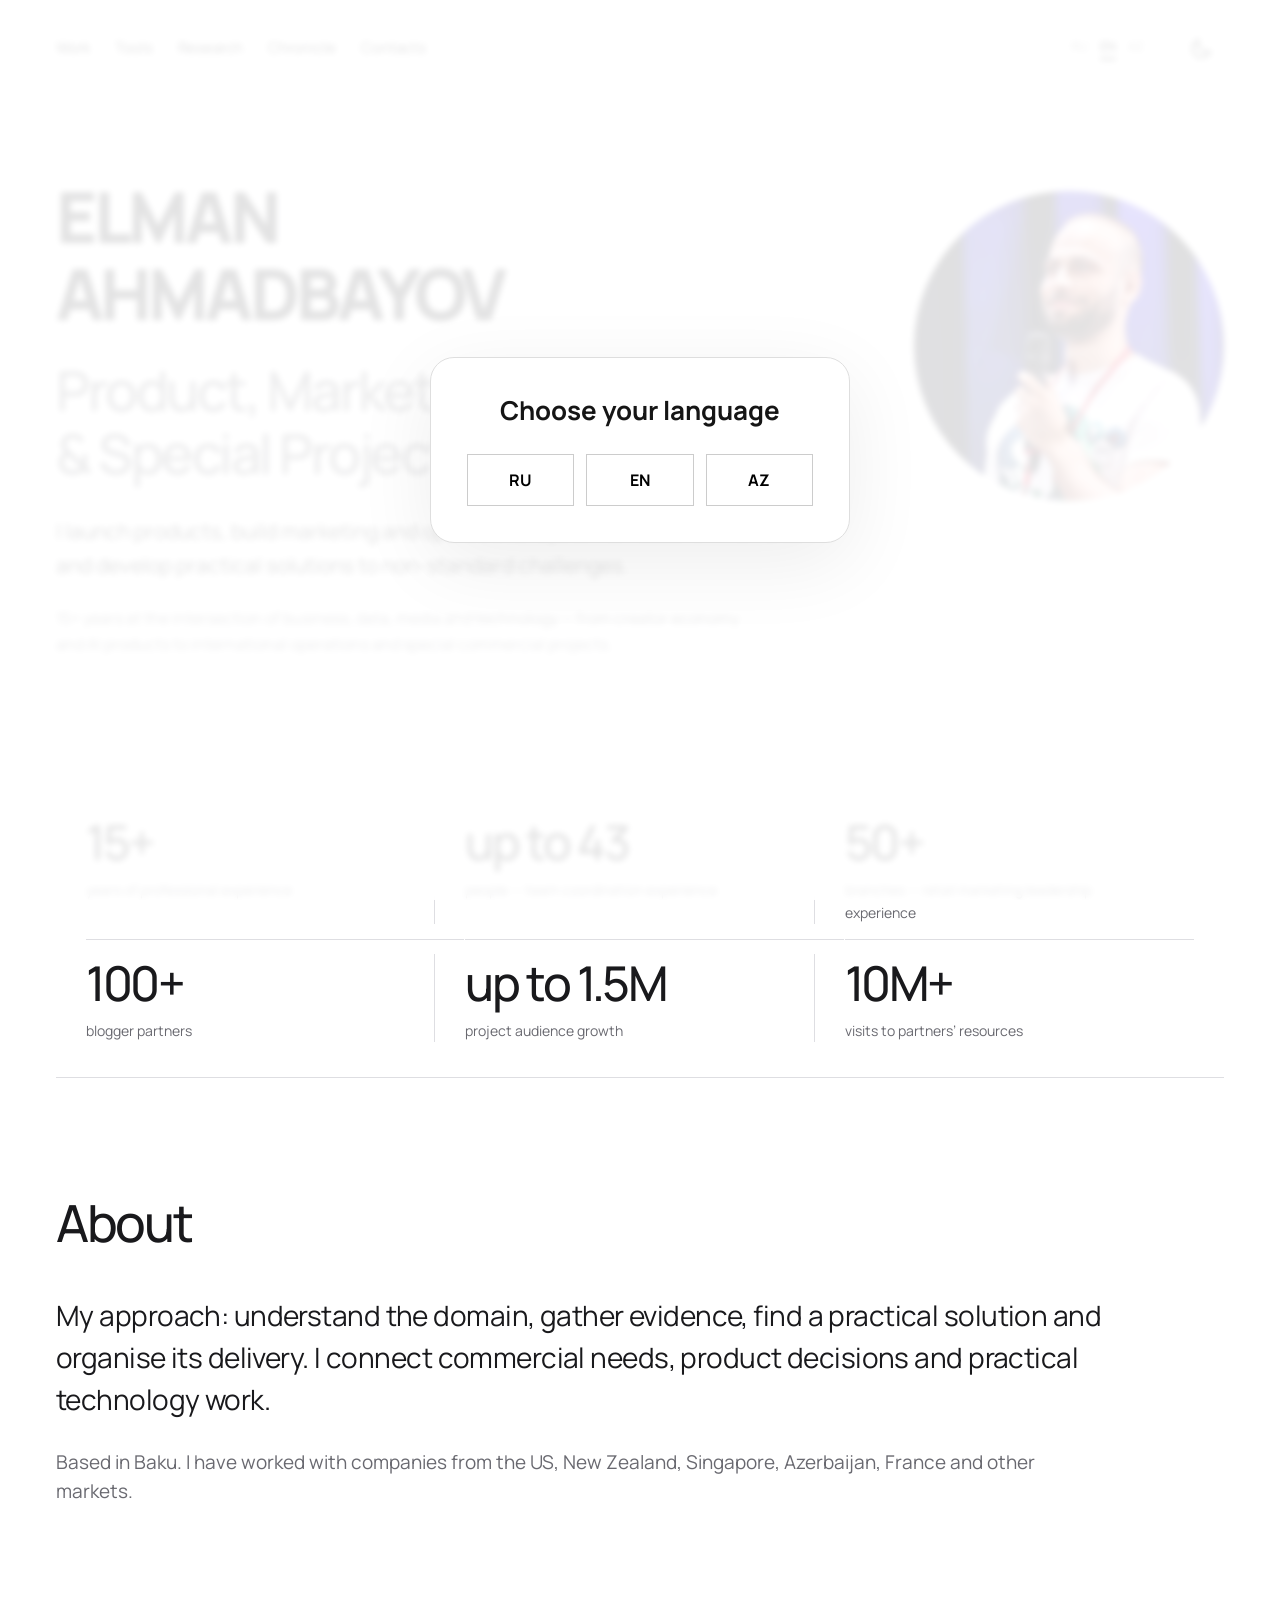
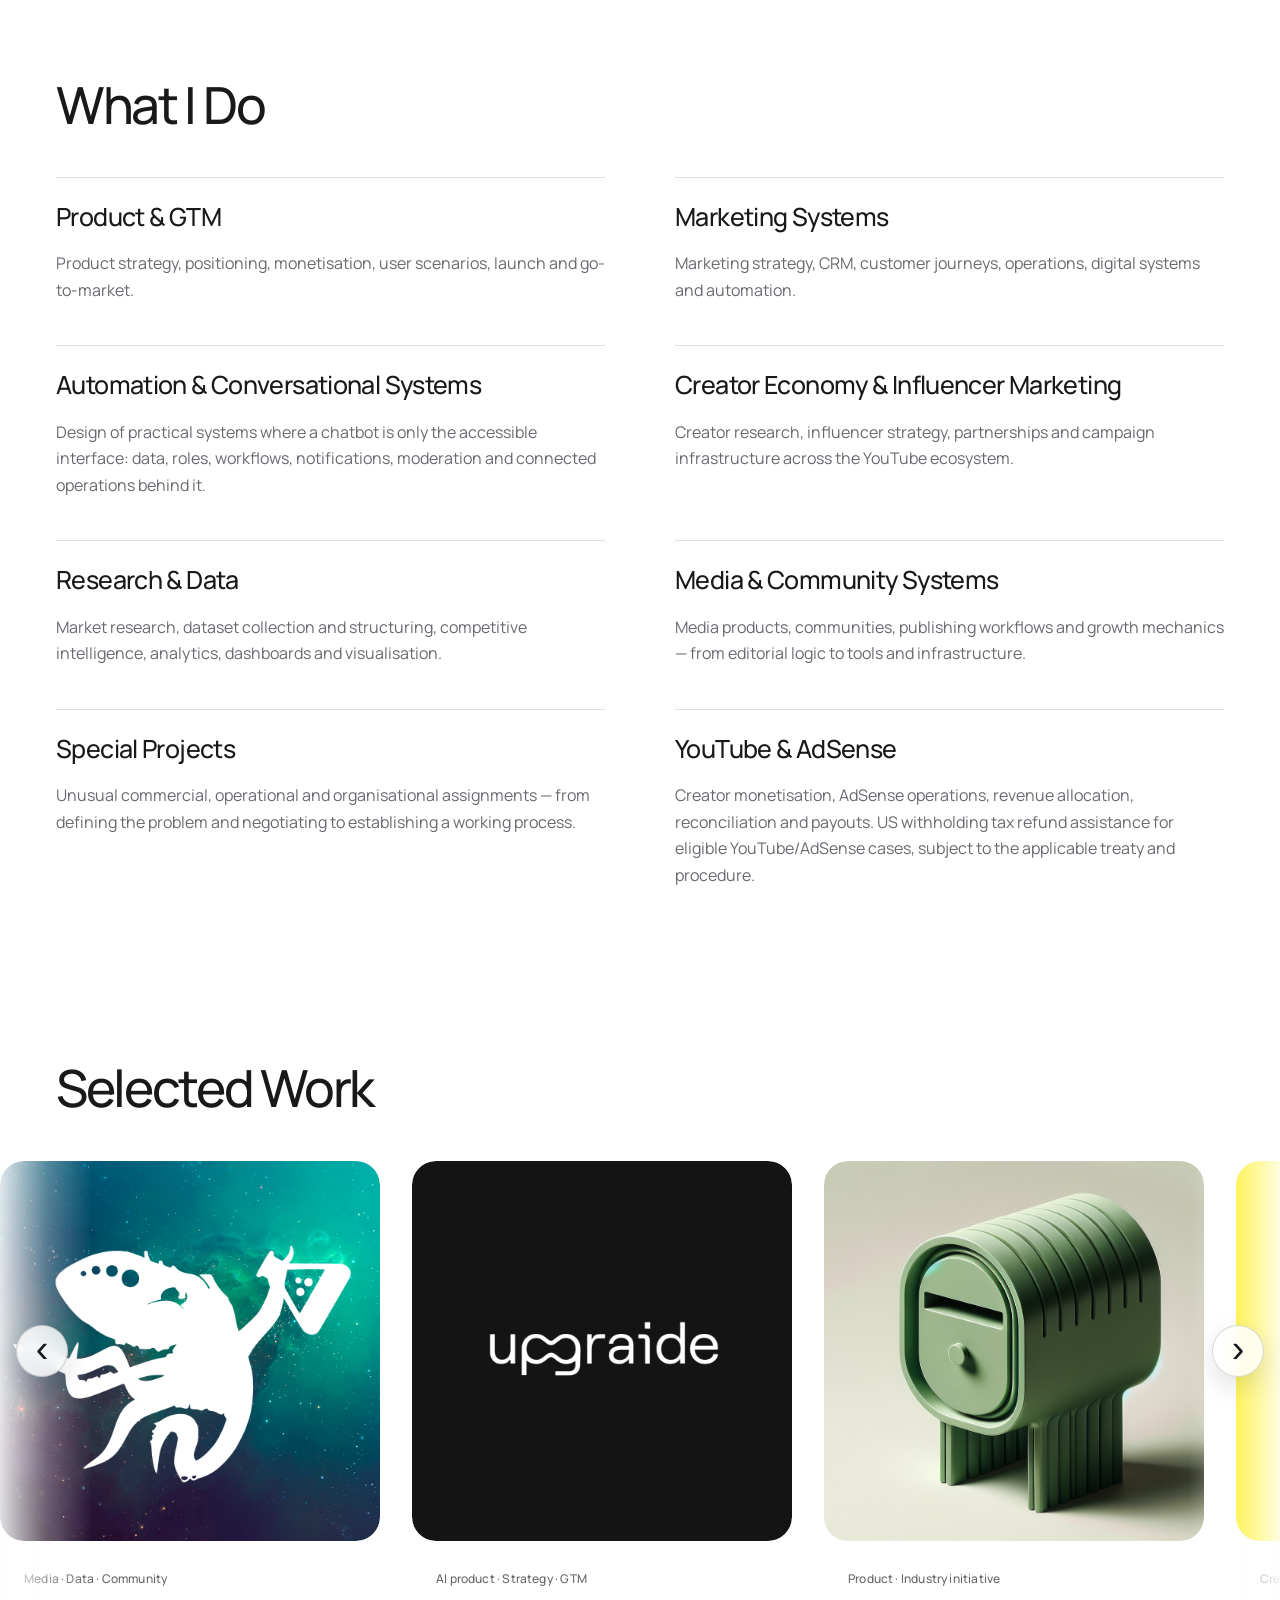
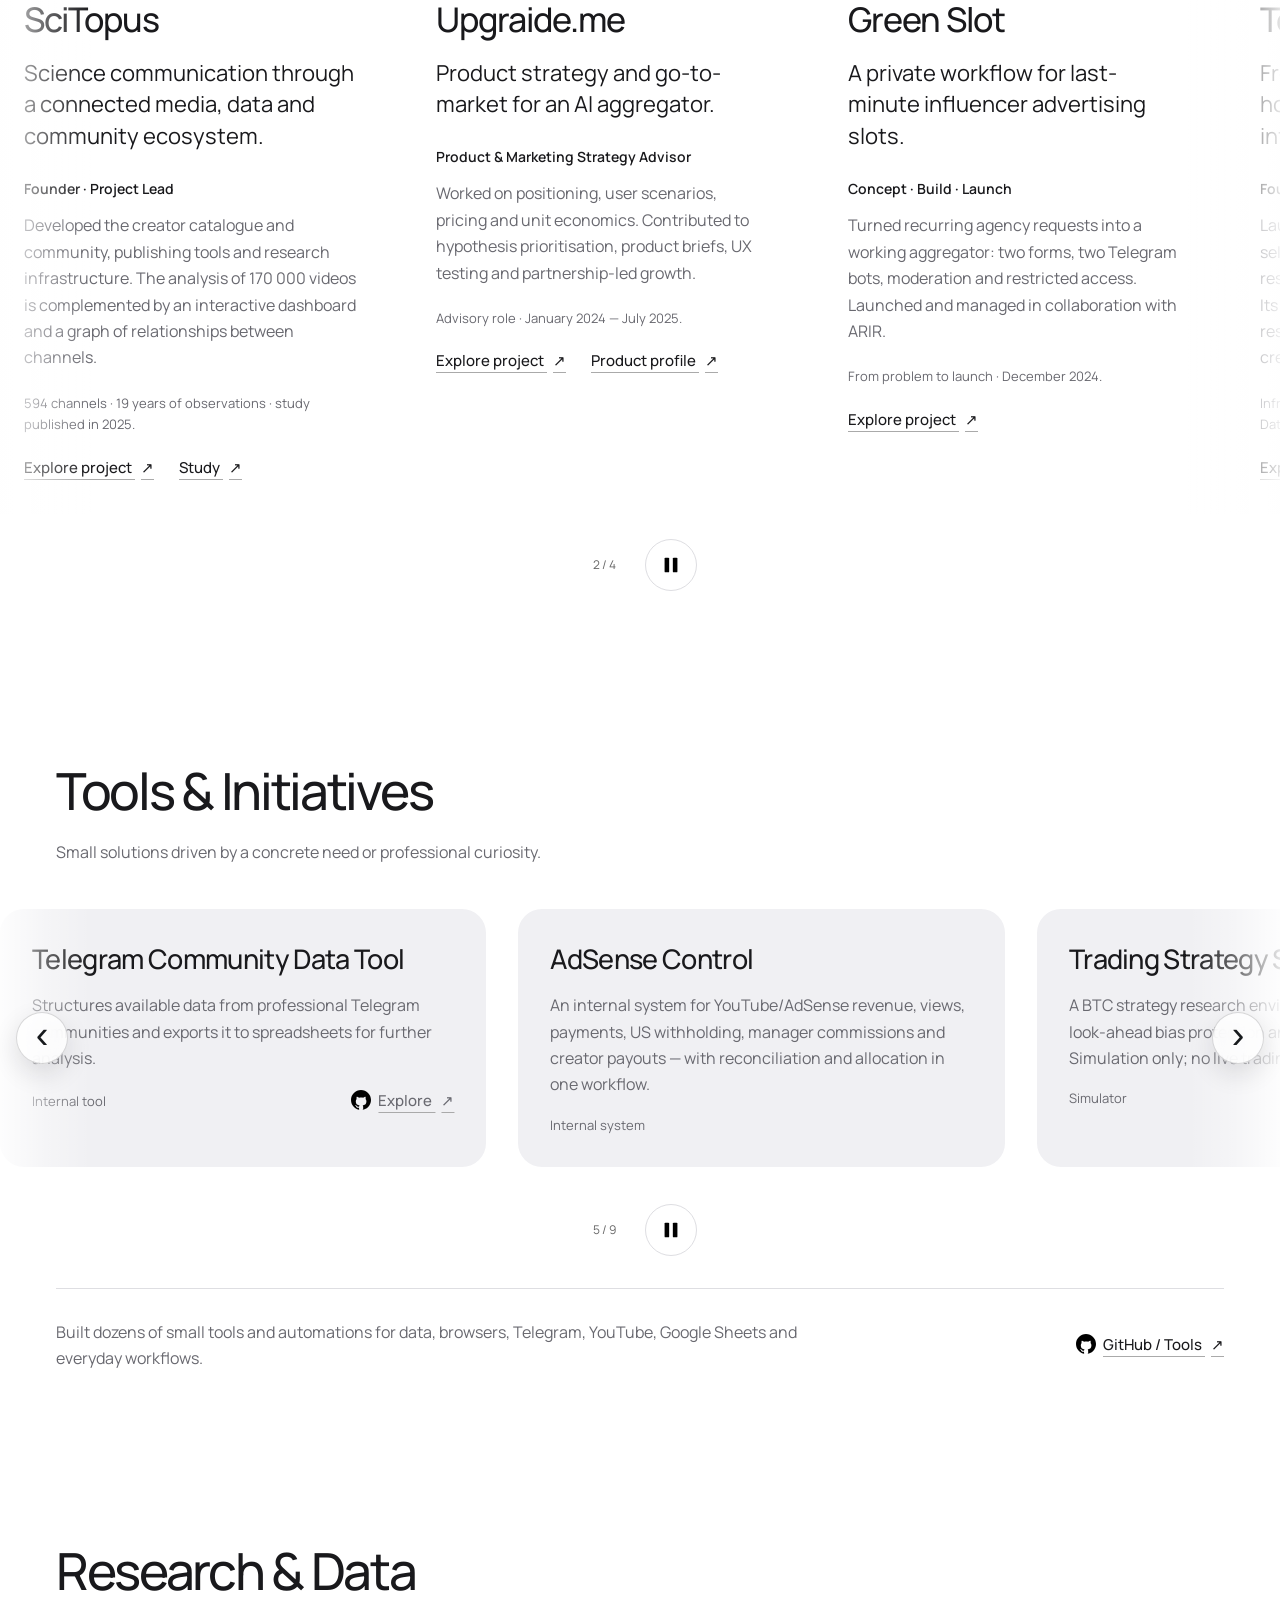
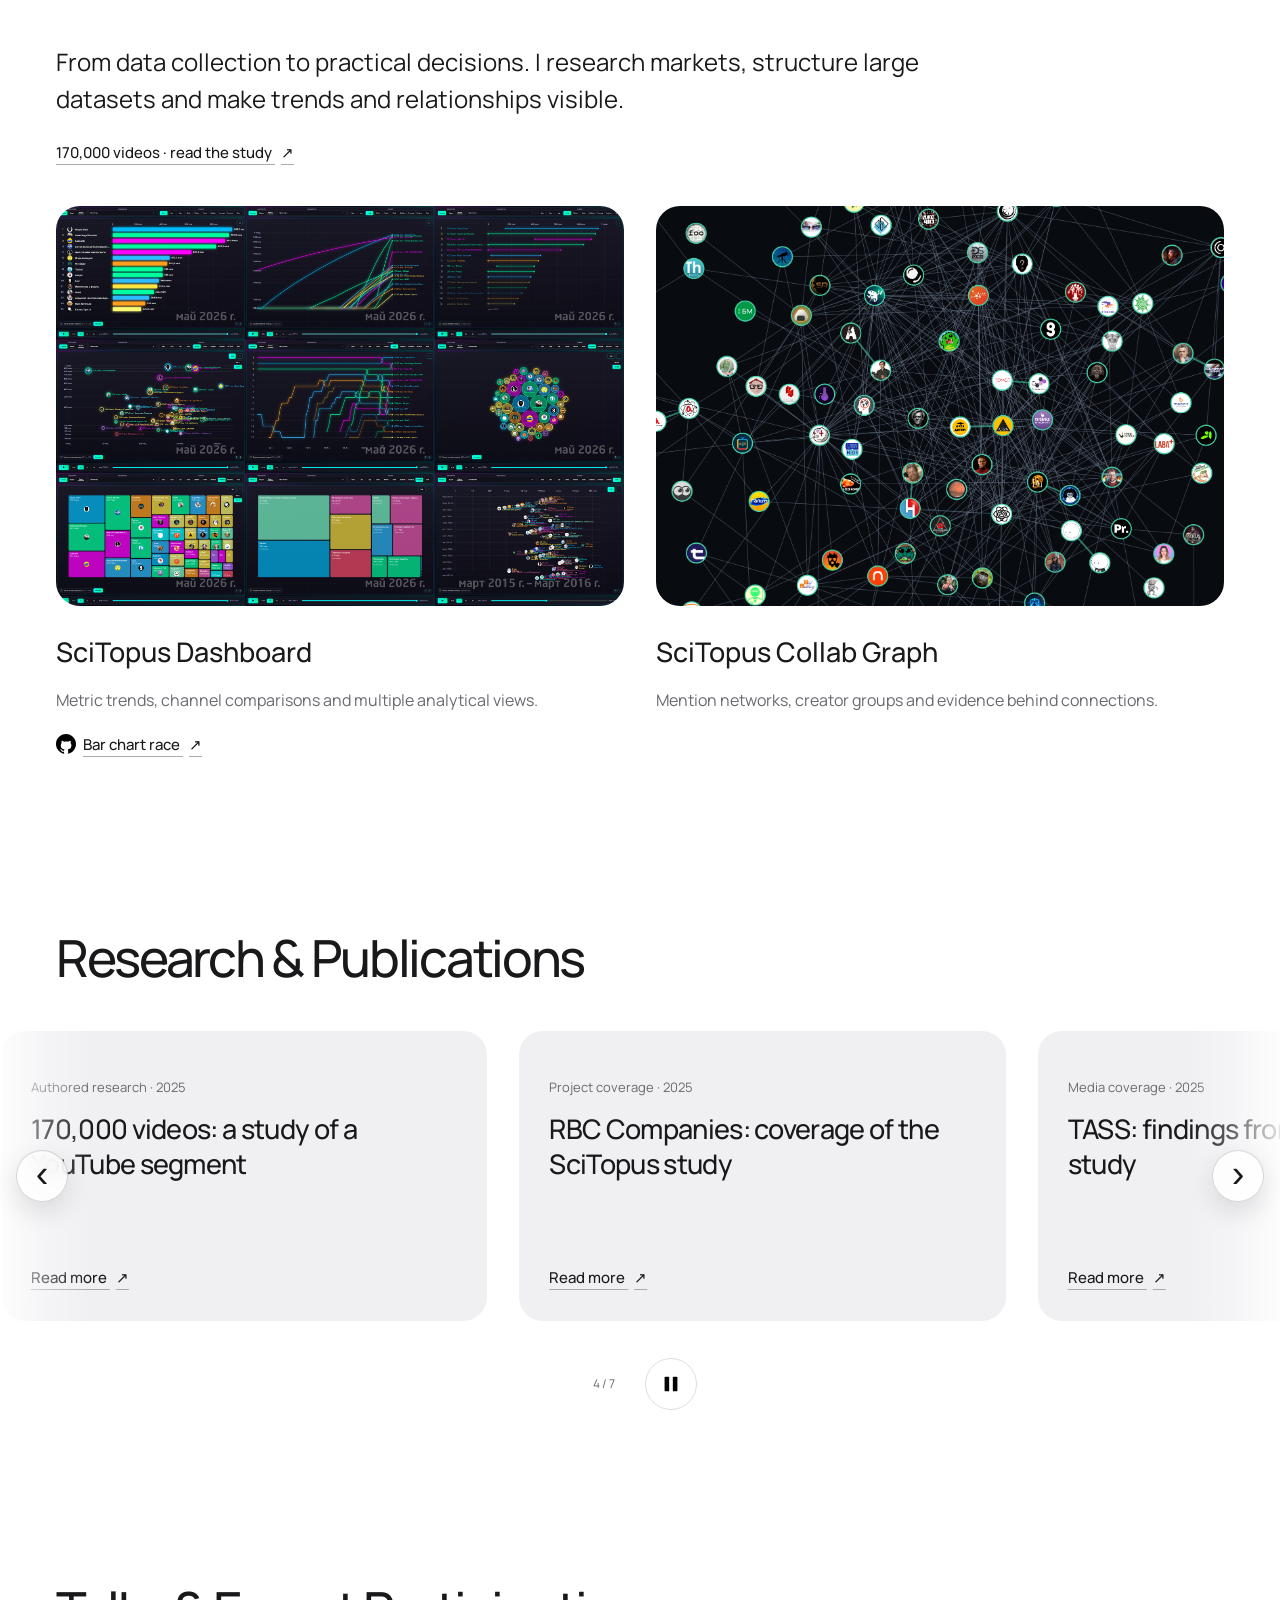
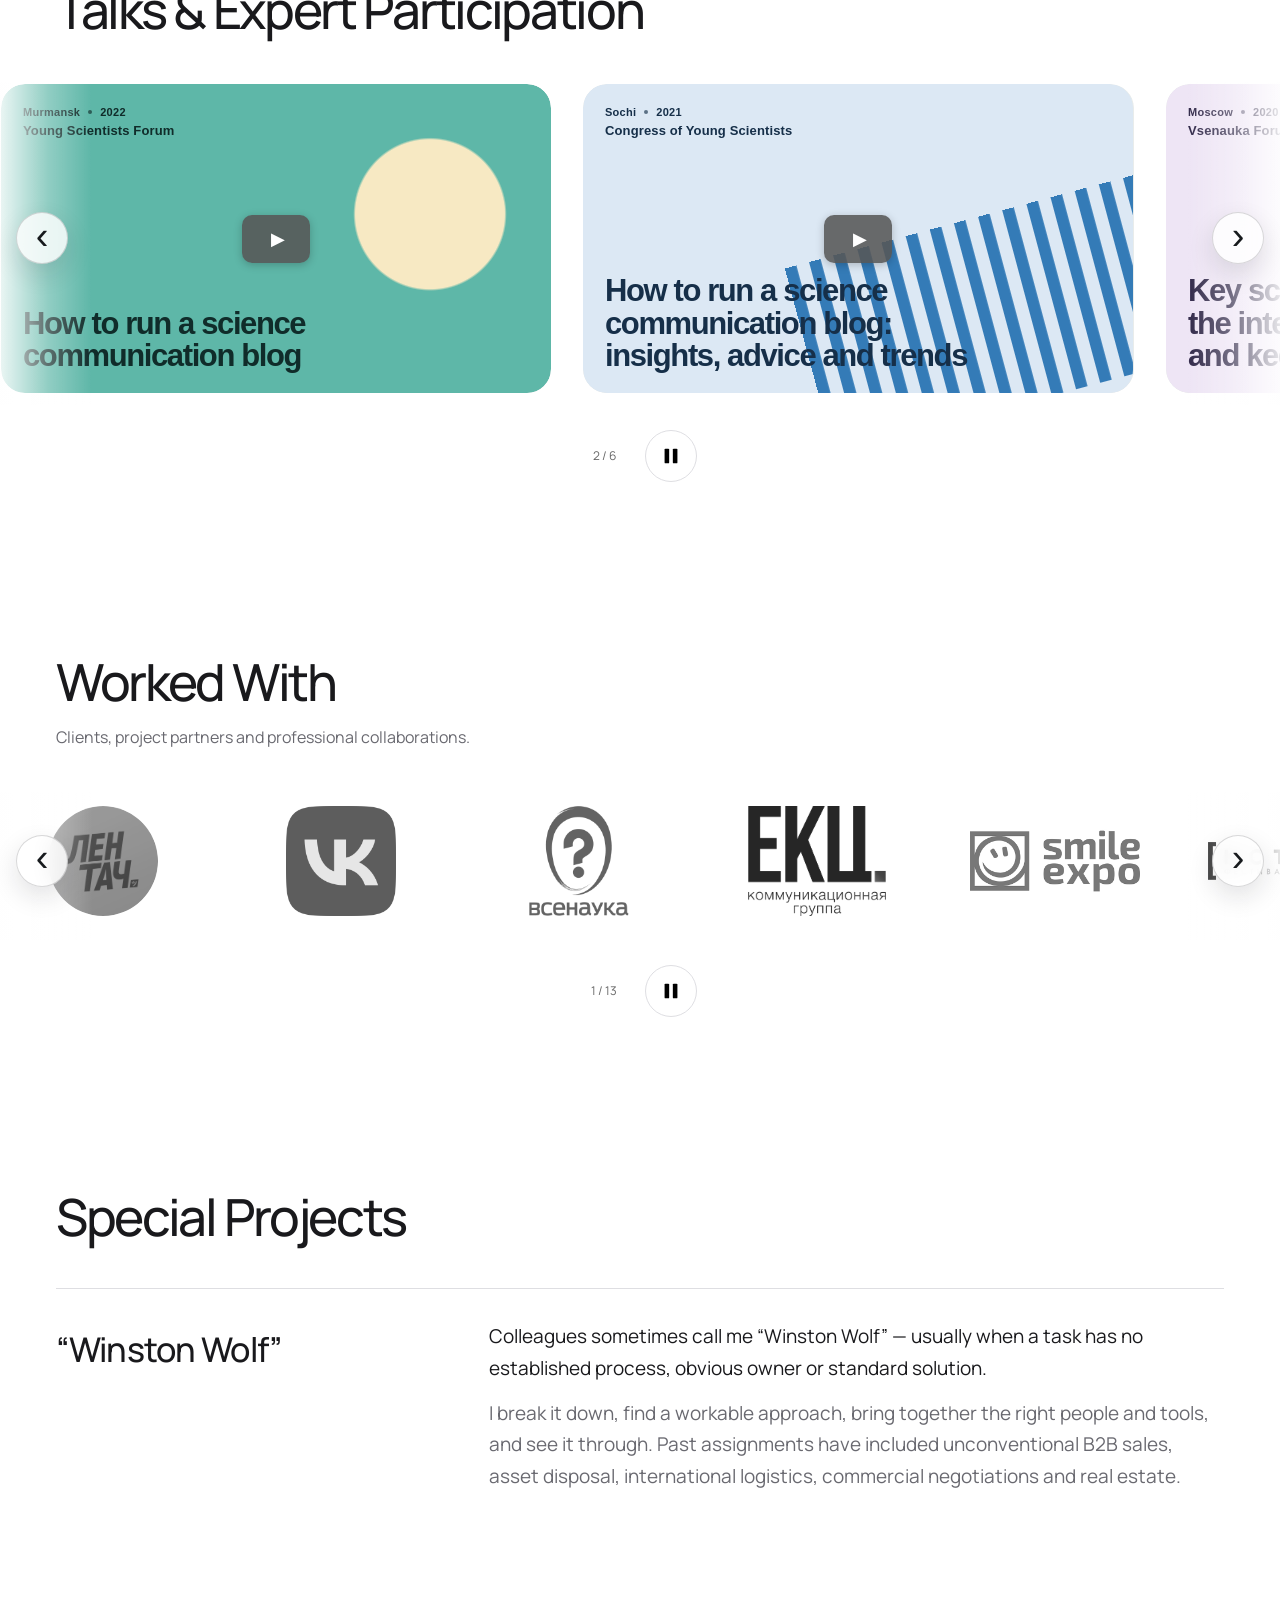
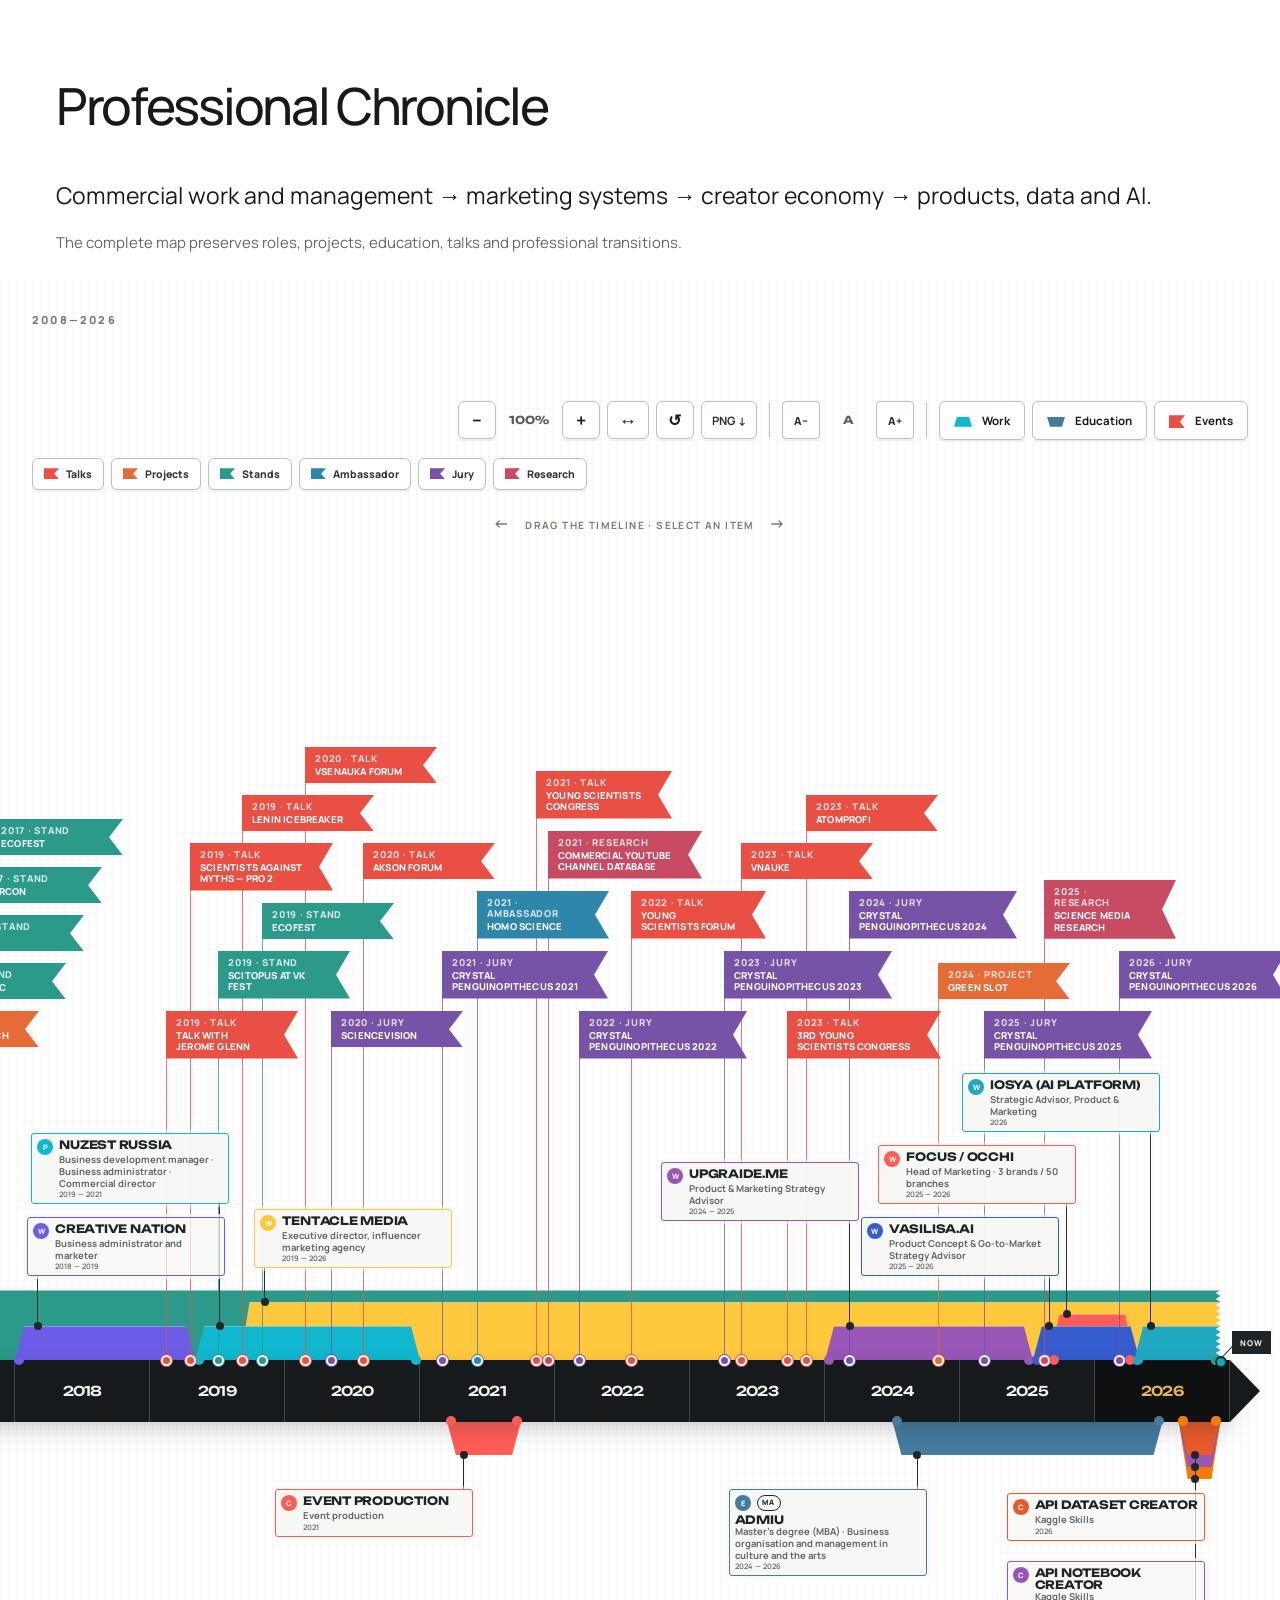
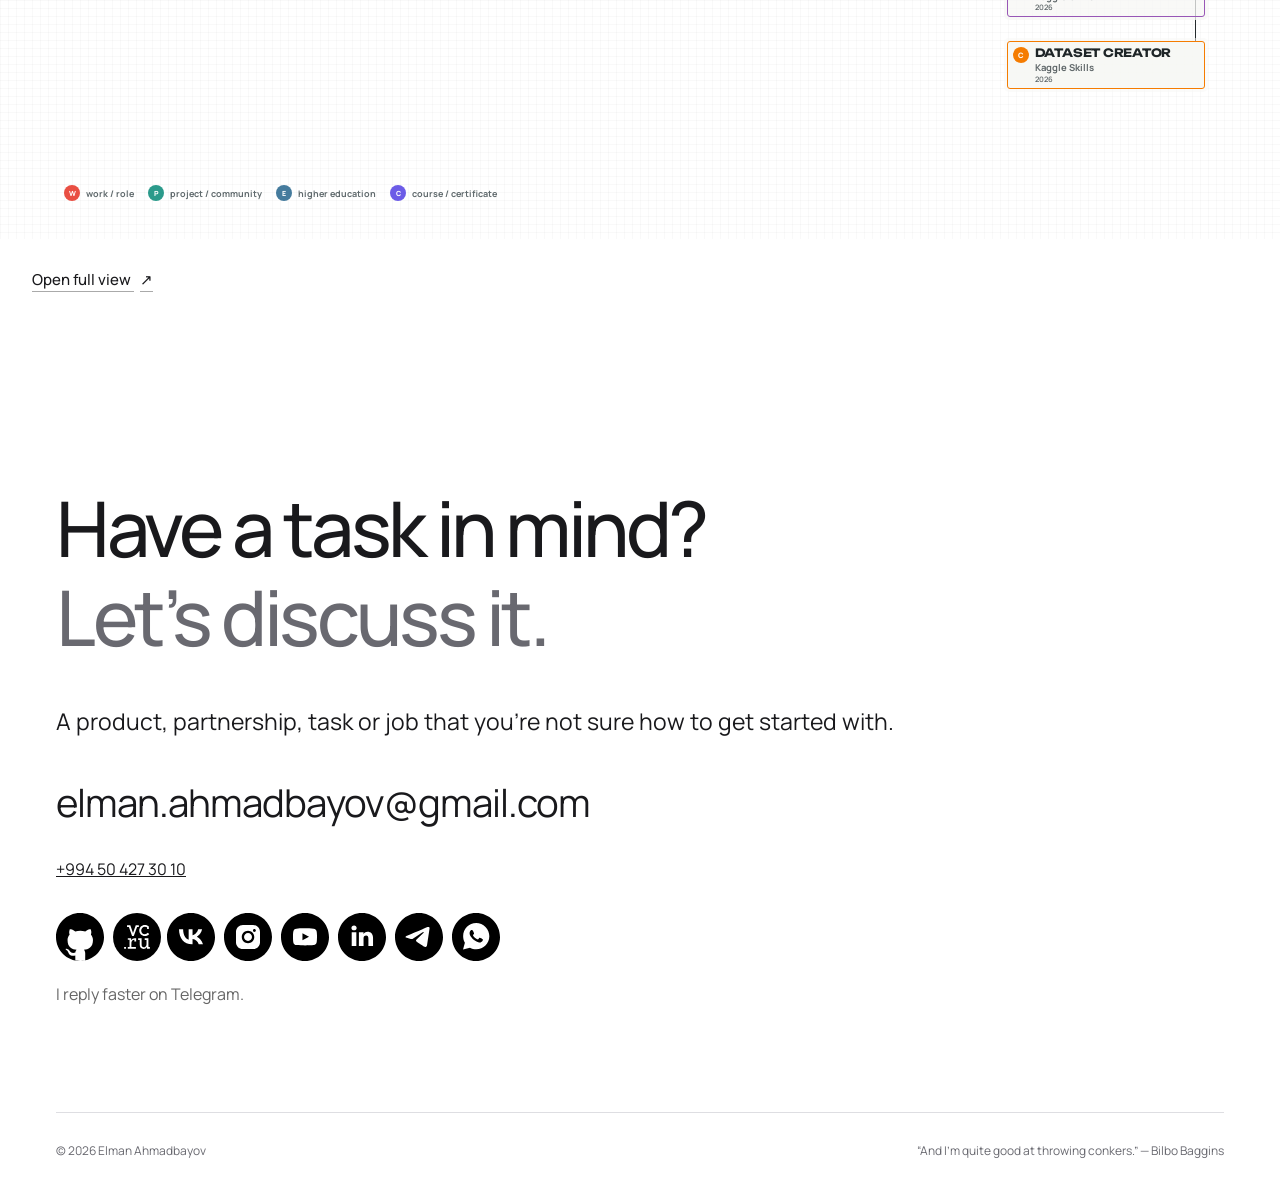
==== commit d02b82b2: "Polish Azerbaijani copy using source and translator comparison" ====
--- a/index.html
+++ b/index.html
@@ -1 +1 @@
-<!doctype html> <html lang="en" class="editorial-ready"><head> <script src="language-boot.js?v=6a3fea37f95a9f7f"></script><style>html.language-loading body{visibility:hidden}#language-title:focus{outline:0}</style><meta charset="utf-8"> <meta name="viewport" content="width=device-width,initial-scale=1"> <title>Elman Ahmadbayov - Product, Marketing &amp; Special Projects</title> <link rel="canonical" href="https://elman.digital/"> <meta name="format-detection" content="telephone=no"> <meta http-equiv="x-dns-prefetch-control" content="on"> <link rel="dns-prefetch" href="https://ws.tildacdn.com"> <link rel="dns-prefetch" href="https://static.tildacdn.ink"> <meta name="robots" content="noindex, nofollow"> <link rel="stylesheet" href="assets/54621bf462caf45d99.css?v=2d354037c5c111ac" type="text/css" media="all" onerror="this.loaderr=&quot;y&quot;"> <link rel="stylesheet" href="assets/9f89693275180f79a0.css?v=91bfb338048174f5" type="text/css" media="all" onerror="this.loaderr=&quot;y&quot;"> <link rel="preconnect" href="https://fonts.gstatic.com"> <link href="assets/c08a24ed48a6443229.css?v=434e25f820f16e09" rel="stylesheet"> <link rel="stylesheet" href="assets/64c7da05ee834e1bec.css?v=aefad85eb2b552f8" type="text/css" media="all" onerror="this.loaderr=&quot;y&quot;"> <link rel="icon" href="data:,"><meta property="og:type" content="website"><meta property="og:site_name" content="Elman Ahmadbayov"><meta property="og:title" content="Elman Ahmadbayov - Product, Marketing &amp; Special Projects"><meta property="og:description" content="I launch products, build marketing and operational systems, research markets, and develop practical solutions to non-standard challenges."><meta property="og:url" content="https://elman.digital/"><meta property="og:locale" content="en_US"><meta property="og:image" content="https://elman.digital/assets/social-preview-20260906.png"><meta property="og:image:secure_url" content="https://elman.digital/assets/social-preview-20260906.png"><meta property="og:image:type" content="image/png"><meta property="og:image:width" content="1120"><meta property="og:image:height" content="1120"><meta property="og:image:alt" content="Elman Ahmadbayov"><meta name="twitter:card" content="summary"><meta name="twitter:title" content="Elman Ahmadbayov - Product, Marketing &amp; Special Projects"><meta name="twitter:description" content="I launch products, build marketing and operational systems, research markets, and develop practical solutions to non-standard challenges."><meta name="twitter:image" content="https://elman.digital/assets/social-preview-20260906.png"><meta name="twitter:image:alt" content="Elman Ahmadbayov"><link rel="stylesheet" href="editorial.css?v=9687d2d0b49fb509"><link rel="stylesheet" href="video-covers.css?v=a0d6f3eeac5d3d0c"><link rel="stylesheet" href="fullwidth-carousels.css?v=9d199c17322c606d"><link rel="stylesheet" href="dark-theme.css?v=816673077f72f2c0"><script src="theme.js?v=241f6cff55703b12"></script><link rel="stylesheet" href="reference-sections.css?v=5b4df2f41b5001df"><link rel="stylesheet" href="experiment.css?v=be89222bfaf43fc6"><script src="experiment-runtime.js?v=c89e2995f7482ea4" defer=""></script></head> <body><a class="skip-link" href="?en" data-section="main">Skip to content</a><header class="site-header"><nav aria-label="Main navigation"><a href="?en" data-section="selected-work">Work</a><a href="?en" data-section="initiatives">Tools</a><a href="?en#research" data-section="research">Research</a><a href="?en#chronicle" data-section="professional-chronicle">Chronicle</a><a href="?en" data-section="contact">Contacts</a></nav><div class="languages" aria-label="Language"><a href="?ru" lang="ru" data-language="ru">RU</a><a href="?en" lang="en" aria-current="page" data-language="en">EN</a><a href="?az" lang="az" data-language="az">AZ</a></div><button id="theme-toggle" type="button" aria-pressed="false">Dark</button></header><main id="main"><section class="hero-section"><div class="editorial-hero"><div class="hero-identity"><p class="hero-name">ELMAN<br>AHMADBAYOV</p><h1>Product, Marketing<br>&amp; Special Projects</h1></div><div><p class="hero-lead">I launch products, build marketing and operational systems, research markets, and develop practical solutions to non-standard challenges.</p><p class="hero-note">15+ years at the intersection of business, data, media and technology — from creator economy and AI products to international operations and special commercial projects.</p></div><img class="portrait" src="assets/1a2aa0b2c26e7a6619.png" alt="Elman Ahmadbayov"></div></section><div class="proof-strip"><a href="?en#chronicle" data-section="professional-chronicle"><strong>15+</strong><span>years of professional experience</span></a><a href="?en#chronicle" data-section="professional-chronicle"><strong>up to 43</strong><span>people — team coordination experience</span></a><a href="?en#chronicle" data-section="professional-chronicle"><strong>50+</strong><span>branches — retail marketing leadership experience</span></a><a href="?en#selected-work" data-section="selected-work"><strong>100+</strong><span>blogger partners</span></a><a href="?en#chronicle" data-section="professional-chronicle"><strong>up to 1.5M</strong><span>project audience growth</span></a><a href="?en#selected-work" data-section="selected-work"><strong>10M+</strong><span>visits to partners’ resources</span></a></div><section id="about" class="section" aria-labelledby="about-heading"><div class="section-heading"><h2 id="about-heading">About</h2></div><div class="about-copy"><p>My approach: understand the domain, gather evidence, find a practical solution and organise its delivery. I connect commercial needs, product decisions and practical technology work.</p><p class="muted">Based in Baku. I have worked with companies from the US, New Zealand, Singapore, Azerbaijan, France and other markets.</p></div></section><section id="services" class="section" aria-labelledby="services-heading"><div class="section-heading"><h2 id="services-heading">What I Do</h2></div><div class="services-grid"><article><h3>Product &amp; GTM</h3><p>Product strategy, positioning, monetisation, user scenarios, launch and go-to-market.</p></article><article><h3>Marketing Systems</h3><p>Marketing strategy, CRM, customer journeys, operations, digital systems and automation.</p></article><article><h3>Automation &amp; Conversational Systems</h3><p>Design of practical systems where a chatbot is only the accessible interface: data, roles, workflows, notifications, moderation and connected operations behind it.</p></article><article><h3>Creator Economy &amp; Influencer Marketing</h3><p>Creator research, influencer strategy, partnerships and campaign infrastructure across the YouTube ecosystem.</p></article><article><h3>Research &amp; Data</h3><p>Market research, dataset collection and structuring, competitive intelligence, analytics, dashboards and visualisation.</p></article><article><h3>Media &amp; Community Systems</h3><p>Media products, communities, publishing workflows and growth mechanics — from editorial logic to tools and infrastructure.</p></article><article><h3>Special Projects</h3><p>Unusual commercial, operational and organisational assignments — from defining the problem and negotiating to establishing a working process.</p></article><article><h3>YouTube &amp; AdSense</h3><p>Creator monetisation, AdSense operations, revenue allocation, reconciliation and payouts. US withholding tax refund assistance for eligible YouTube/AdSense cases, subject to the applicable treaty and procedure.</p></article></div></section><section id="selected-work" class="section" aria-labelledby="selected-work-heading"><div class="section-heading"><h2 id="selected-work-heading">Selected Work</h2></div><div class="carousel" role="region" aria-roledescription="carousel" aria-label="Selected Work"><div class="carousel-track" id="selected-work-track" tabindex="0" aria-label="Use arrow keys to browse"><article class="flagship slide"><div class="work-art"><img src="assets/ce4c5188eac724a797.png" alt="Tentacle.Media" loading="lazy"></div><div class="work-copy"><p class="eyebrow">Creator economy · Marketing · Data</p><h3>Tentacle.Media</h3><p class="work-intro">From creator selection to in-house creator intelligence infrastructure.</p><p class="role">Founder · Executive Director</p><p>Launched the agency, developed a creator-selection methodology, and organised research, analysis and campaign workflows. Its dataset and automations support research across 100,000+ independent creator channels.</p><p class="proof-note">Infrastructure snapshot: 106,224 channels, July 2026. Dataset coverage, not clients or owned channels.</p><div class="link-row"><a class="text-link" href="https://www.tentacle.media/" target="_blank" rel="noopener noreferrer">Explore project <span aria-hidden="true">↗</span></a><a class="text-link" href="https://vc.ru/marketing/333590-baza-dannyh-kotoraya-izmenit-inflyuens-marketing-navsegda" target="_blank" rel="noopener noreferrer">Methodology · 2021 <span aria-hidden="true">↗</span></a></div></div></article><article class="flagship slide"><div class="work-art"><img src="assets/4376309af7387bdf9d.png" alt="SciTopus" loading="lazy"></div><div class="work-copy"><p class="eyebrow">Media · Data · Community</p><h3>SciTopus</h3><p class="work-intro">Science communication through a connected media, data and community ecosystem.</p><p class="role">Founder · Project Lead</p><p>Developed the creator catalogue and community, publishing tools and research infrastructure. The analysis of 170 000 videos is complemented by an interactive dashboard and a graph of relationships between channels.</p><p class="proof-note">594 channels · 19 years of observations · study published in 2025.</p><div class="link-row"><a class="text-link" href="https://scitopus.com/" target="_blank" rel="noopener noreferrer">Explore project <span aria-hidden="true">↗</span></a><a class="text-link" href="https://vc.ru/media/2187320-nauchnyi-pop-na-youtube-issledovanie-170000-video-za-19-let" target="_blank" rel="noopener noreferrer">Study <span aria-hidden="true">↗</span></a></div></div></article><article class="flagship slide"><div class="work-art"><img src="assets/4ada5a4c3abfcc4f06.png" alt="Upgraide.me" loading="lazy"></div><div class="work-copy"><p class="eyebrow">AI product · Strategy · GTM</p><h3>Upgraide.me</h3><p class="work-intro">Product strategy and go-to-market for an AI aggregator.</p><p class="role">Product &amp; Marketing Strategy Advisor</p><p>Worked on positioning, user scenarios, pricing and unit economics. Contributed to hypothesis prioritisation, product briefs, UX testing and partnership-led growth.</p><p class="proof-note">Advisory role · January 2024 — July 2025.</p><div class="link-row"><a class="text-link" href="https://upgraide.me/" target="_blank" rel="noopener noreferrer">Explore project <span aria-hidden="true">↗</span></a><a class="text-link" href="https://productradar.ru/product/upgraide-me/" target="_blank" rel="noopener noreferrer">Product profile <span aria-hidden="true">↗</span></a></div></div></article><article class="flagship slide"><div class="work-art"><img src="assets/ce87d38c9d874f823e.jpg" alt="Green Slot" loading="lazy"></div><div class="work-copy"><p class="eyebrow">Product · Industry initiative</p><h3>Green Slot</h3><p class="work-intro">A private workflow for last-minute influencer advertising slots.</p><p class="role">Concept · Build · Launch</p><p>Turned recurring agency requests into a working aggregator: two forms, two Telegram bots, moderation and restricted access. Launched and managed in collaboration with ARIR.</p><p class="proof-note">From problem to launch · December 2024.</p><div class="link-row"><a class="text-link" href="https://vc.ru/marketing/1730224-zelenyi-slotik-zakrytyi-agregator-dlya-agentstv-inflyuens-marketinga-za-odnu-noch" target="_blank" rel="noopener noreferrer">Explore project <span aria-hidden="true">↗</span></a></div></div></article></div><div class="carousel-controls"><button type="button" data-dir="-1" aria-controls="selected-work-track" aria-label="Previous"><span aria-hidden="true">‹</span></button><span class="carousel-position" aria-live="polite"></span><button type="button" data-dir="1" aria-controls="selected-work-track" aria-label="Next"><span aria-hidden="true">›</span></button></div></div></section><section id="initiatives" class="section" aria-labelledby="initiatives-heading"><div class="section-heading"><h2 id="initiatives-heading">Tools &amp; Initiatives</h2><p>Small solutions driven by a concrete need or professional curiosity.</p></div><div class="carousel" role="region" aria-roledescription="carousel" aria-label="Initiatives"><div class="carousel-track" id="initiatives-track" tabindex="0" aria-label="Use arrow keys to browse"><article class="initiative slide"><h3>AAC Communicator</h3><p>An AAC communicator for Azerbaijani speakers with speech disabilities: Azerbaijani and Russian, offline speech synthesis, on-screen keyboards and switch accessibility.</p><div class="card-bottom"><span>Working local version</span></div></article><article class="initiative slide"><h3>Rent Aggregator Baku</h3><p>Collects and filters fresh Baku rental listings, stores them in PostgreSQL and delivers relevant options through Telegram.</p><div class="card-bottom"><span>Running service</span><a class="text-link" href="https://github.com/Airshipster/rent-aggregator-baku" target="_blank" rel="noopener noreferrer"><svg class="github-mark" role="presentation" width="20" height="20" viewBox="0 0 100 100" fill="none" xmlns="http://www.w3.org/2000/svg" aria-hidden="true"> <path fill-rule="evenodd" clip-rule="evenodd" d="M52.078 99.958C78.728 98.868 100 76.918 100 50c0-27.614-22.386-50-50-50S0 22.386 0 50s22.386 50 50 50l.368-.001.335.001c.432 0 .894-.015 1.375-.042Zm0 0c3.828-.216 8.81-1.186 8.81-1.186l-.053-2.99s.05-5.839.05-11.388c0-3.873-1.327-6.407-2.818-7.688 9.248-1.027 18.954-4.537 18.954-20.484 0-4.532-1.607-8.238-4.268-11.14.427-1.05 1.852-5.271-.413-10.986 0 0-3.479-1.116-11.405 4.256-3.316-.92-6.867-1.381-10.392-1.397-3.53.016-7.082.476-10.393 1.397-7.93-5.372-11.416-4.256-11.416-4.256-2.258 5.716-.833 9.937-.407 10.986-2.655 2.902-4.272 6.607-4.272 11.14 0 15.907 9.69 19.469 18.909 20.517-1.186 1.038-2.258 2.867-2.635 5.55-2.366 1.062-8.378 2.894-12.081-3.45 0 0-2.193-3.984-6.358-4.278 0 0-4.055-.052-.286 2.523 0 0 2.722 1.277 4.609 6.073 0 0 2.436 8.073 13.984 5.565.01 1.884.026 3.515.038 4.77.01 1.053.018 1.84.018 2.29l.01 2.889c3.232.84 6.617 1.3 10.105 1.328a50.99 50.99 0 0 0 1.71-.041Z" fill="#000000"></path> </svg>Explore <span aria-hidden="true">↗</span></a></div></article><article class="initiative slide"><h3>SciTopus Data Visualisations</h3><p>A dashboard, collaboration graph and bar chart race make large video datasets and relationships between creators easier to explore.</p><div class="card-bottom"><span>Part of SciTopus</span><a class="text-link" href="?en#research" data-section="research">Explore <span aria-hidden="true">↗</span></a></div></article><article class="initiative slide"><h3>Click2JSON</h3><p>Records user interactions and page-element context as structured JSON for interface analysis and automation planning.</p><div class="card-bottom"><span>Small tool</span><a class="text-link" href="https://gist.github.com/Airshipster/1dc98bc3852e53c4ff0dda528f49b3f3" target="_blank" rel="noopener noreferrer"><svg class="github-mark" role="presentation" width="20" height="20" viewBox="0 0 100 100" fill="none" xmlns="http://www.w3.org/2000/svg" aria-hidden="true"> <path fill-rule="evenodd" clip-rule="evenodd" d="M52.078 99.958C78.728 98.868 100 76.918 100 50c0-27.614-22.386-50-50-50S0 22.386 0 50s22.386 50 50 50l.368-.001.335.001c.432 0 .894-.015 1.375-.042Zm0 0c3.828-.216 8.81-1.186 8.81-1.186l-.053-2.99s.05-5.839.05-11.388c0-3.873-1.327-6.407-2.818-7.688 9.248-1.027 18.954-4.537 18.954-20.484 0-4.532-1.607-8.238-4.268-11.14.427-1.05 1.852-5.271-.413-10.986 0 0-3.479-1.116-11.405 4.256-3.316-.92-6.867-1.381-10.392-1.397-3.53.016-7.082.476-10.393 1.397-7.93-5.372-11.416-4.256-11.416-4.256-2.258 5.716-.833 9.937-.407 10.986-2.655 2.902-4.272 6.607-4.272 11.14 0 15.907 9.69 19.469 18.909 20.517-1.186 1.038-2.258 2.867-2.635 5.55-2.366 1.062-8.378 2.894-12.081-3.45 0 0-2.193-3.984-6.358-4.278 0 0-4.055-.052-.286 2.523 0 0 2.722 1.277 4.609 6.073 0 0 2.436 8.073 13.984 5.565.01 1.884.026 3.515.038 4.77.01 1.053.018 1.84.018 2.29l.01 2.889c3.232.84 6.617 1.3 10.105 1.328a50.99 50.99 0 0 0 1.71-.041Z" fill="#000000"></path> </svg>Explore <span aria-hidden="true">↗</span></a></div></article><article class="initiative slide"><h3>Telegram Community Data Tool</h3><p>Structures available data from professional Telegram communities and exports it to spreadsheets for further analysis.</p><div class="card-bottom"><span>Internal tool</span><a class="text-link" href="https://gist.github.com/Airshipster/e6c1b14d03aeeac26b27bb73157deba7" target="_blank" rel="noopener noreferrer"><svg class="github-mark" role="presentation" width="20" height="20" viewBox="0 0 100 100" fill="none" xmlns="http://www.w3.org/2000/svg" aria-hidden="true"> <path fill-rule="evenodd" clip-rule="evenodd" d="M52.078 99.958C78.728 98.868 100 76.918 100 50c0-27.614-22.386-50-50-50S0 22.386 0 50s22.386 50 50 50l.368-.001.335.001c.432 0 .894-.015 1.375-.042Zm0 0c3.828-.216 8.81-1.186 8.81-1.186l-.053-2.99s.05-5.839.05-11.388c0-3.873-1.327-6.407-2.818-7.688 9.248-1.027 18.954-4.537 18.954-20.484 0-4.532-1.607-8.238-4.268-11.14.427-1.05 1.852-5.271-.413-10.986 0 0-3.479-1.116-11.405 4.256-3.316-.92-6.867-1.381-10.392-1.397-3.53.016-7.082.476-10.393 1.397-7.93-5.372-11.416-4.256-11.416-4.256-2.258 5.716-.833 9.937-.407 10.986-2.655 2.902-4.272 6.607-4.272 11.14 0 15.907 9.69 19.469 18.909 20.517-1.186 1.038-2.258 2.867-2.635 5.55-2.366 1.062-8.378 2.894-12.081-3.45 0 0-2.193-3.984-6.358-4.278 0 0-4.055-.052-.286 2.523 0 0 2.722 1.277 4.609 6.073 0 0 2.436 8.073 13.984 5.565.01 1.884.026 3.515.038 4.77.01 1.053.018 1.84.018 2.29l.01 2.889c3.232.84 6.617 1.3 10.105 1.328a50.99 50.99 0 0 0 1.71-.041Z" fill="#000000"></path> </svg>Explore <span aria-hidden="true">↗</span></a></div></article><article class="initiative slide"><h3>AdSense Control</h3><p>An internal system for YouTube/AdSense revenue, views, payments, US withholding, manager commissions and creator payouts — with reconciliation and allocation in one workflow.</p><div class="card-bottom"><span>Internal system</span></div></article><article class="initiative slide"><h3>Trading Strategy Simulator</h3><p>A BTC strategy research environment with fees, slippage, look-ahead bias protection and parameter optimisation. Simulation only; no live trading.</p><div class="card-bottom"><span>Simulator</span></div></article><article class="initiative slide"><h3>3D Furniture Configurator</h3><p>An interactive 3D furniture presentation prototype for discussing a design and a custom order.</p><div class="card-bottom"><span>Prototype</span><a class="text-link" href="https://github.com/Airshipster/furniture-3d-model-example" target="_blank" rel="noopener noreferrer"><svg class="github-mark" role="presentation" width="20" height="20" viewBox="0 0 100 100" fill="none" xmlns="http://www.w3.org/2000/svg" aria-hidden="true"> <path fill-rule="evenodd" clip-rule="evenodd" d="M52.078 99.958C78.728 98.868 100 76.918 100 50c0-27.614-22.386-50-50-50S0 22.386 0 50s22.386 50 50 50l.368-.001.335.001c.432 0 .894-.015 1.375-.042Zm0 0c3.828-.216 8.81-1.186 8.81-1.186l-.053-2.99s.05-5.839.05-11.388c0-3.873-1.327-6.407-2.818-7.688 9.248-1.027 18.954-4.537 18.954-20.484 0-4.532-1.607-8.238-4.268-11.14.427-1.05 1.852-5.271-.413-10.986 0 0-3.479-1.116-11.405 4.256-3.316-.92-6.867-1.381-10.392-1.397-3.53.016-7.082.476-10.393 1.397-7.93-5.372-11.416-4.256-11.416-4.256-2.258 5.716-.833 9.937-.407 10.986-2.655 2.902-4.272 6.607-4.272 11.14 0 15.907 9.69 19.469 18.909 20.517-1.186 1.038-2.258 2.867-2.635 5.55-2.366 1.062-8.378 2.894-12.081-3.45 0 0-2.193-3.984-6.358-4.278 0 0-4.055-.052-.286 2.523 0 0 2.722 1.277 4.609 6.073 0 0 2.436 8.073 13.984 5.565.01 1.884.026 3.515.038 4.77.01 1.053.018 1.84.018 2.29l.01 2.889c3.232.84 6.617 1.3 10.105 1.328a50.99 50.99 0 0 0 1.71-.041Z" fill="#000000"></path> </svg>Explore <span aria-hidden="true">↗</span></a></div></article><article class="initiative slide" data-initiative="android-apps"><h3>Android app development</h3><p>For smartphones, tablets and Smart TV.</p></article></div><div class="carousel-controls"><button type="button" data-dir="-1" aria-controls="initiatives-track" aria-label="Previous"><span aria-hidden="true">‹</span></button><span class="carousel-position" aria-live="polite"></span><button type="button" data-dir="1" aria-controls="initiatives-track" aria-label="Next"><span aria-hidden="true">›</span></button></div></div><div class="tools-note"><p>Built dozens of small tools and automations for data, browsers, Telegram, YouTube, Google Sheets and everyday workflows.</p><a class="text-link" href="https://github.com/Airshipster/" target="_blank" rel="noopener noreferrer"><svg class="github-mark" role="presentation" width="20" height="20" viewBox="0 0 100 100" fill="none" xmlns="http://www.w3.org/2000/svg" aria-hidden="true"> <path fill-rule="evenodd" clip-rule="evenodd" d="M52.078 99.958C78.728 98.868 100 76.918 100 50c0-27.614-22.386-50-50-50S0 22.386 0 50s22.386 50 50 50l.368-.001.335.001c.432 0 .894-.015 1.375-.042Zm0 0c3.828-.216 8.81-1.186 8.81-1.186l-.053-2.99s.05-5.839.05-11.388c0-3.873-1.327-6.407-2.818-7.688 9.248-1.027 18.954-4.537 18.954-20.484 0-4.532-1.607-8.238-4.268-11.14.427-1.05 1.852-5.271-.413-10.986 0 0-3.479-1.116-11.405 4.256-3.316-.92-6.867-1.381-10.392-1.397-3.53.016-7.082.476-10.393 1.397-7.93-5.372-11.416-4.256-11.416-4.256-2.258 5.716-.833 9.937-.407 10.986-2.655 2.902-4.272 6.607-4.272 11.14 0 15.907 9.69 19.469 18.909 20.517-1.186 1.038-2.258 2.867-2.635 5.55-2.366 1.062-8.378 2.894-12.081-3.45 0 0-2.193-3.984-6.358-4.278 0 0-4.055-.052-.286 2.523 0 0 2.722 1.277 4.609 6.073 0 0 2.436 8.073 13.984 5.565.01 1.884.026 3.515.038 4.77.01 1.053.018 1.84.018 2.29l.01 2.889c3.232.84 6.617 1.3 10.105 1.328a50.99 50.99 0 0 0 1.71-.041Z" fill="#000000"></path> </svg>GitHub / Tools <span aria-hidden="true">↗</span></a></div></section><section id="research" class="section" aria-labelledby="research-heading"><div class="section-heading"><h2 id="research-heading">Research &amp; Data</h2></div><div class="research-intro"><p>From data collection to practical decisions. I research markets, structure large datasets and make trends and relationships visible.</p><a class="text-link" href="https://vc.ru/media/2187320-nauchnyi-pop-na-youtube-issledovanie-170000-video-za-19-let" target="_blank" rel="noopener noreferrer">170,000 videos · read the study <span aria-hidden="true">↗</span></a></div><div class="artifact-grid"><figure><a href="https://scitopus.com/youtube-dashboard" target="_blank" rel="noopener" data-interactive="dashboard" aria-controls="research-interactive" aria-expanded="false"><img src="assets/scitopus-dashboard-preview.png" alt="SciTopus: channel views over time" loading="lazy"></a><figcaption><h3>SciTopus Dashboard</h3><p>Metric trends, channel comparisons and multiple analytical views.</p></figcaption></figure><figure><a href="https://scitopus.com/collabs" target="_blank" rel="noopener" data-interactive="collabs" aria-controls="research-interactive" aria-expanded="false"><img src="assets/scitopus-collabs-preview.png" alt="SciTopus: YouTube channel relationship graph" loading="lazy"></a><figcaption><h3>SciTopus Collab Graph</h3><p>Mention networks, creator groups and evidence behind connections.</p></figcaption></figure></div><div class="link-row"><a class="text-link" href="https://github.com/Airshipster/scitopus-bar-chart-race" target="_blank" rel="noopener noreferrer"><svg class="github-mark" role="presentation" width="20" height="20" viewBox="0 0 100 100" fill="none" xmlns="http://www.w3.org/2000/svg" aria-hidden="true"> <path fill-rule="evenodd" clip-rule="evenodd" d="M52.078 99.958C78.728 98.868 100 76.918 100 50c0-27.614-22.386-50-50-50S0 22.386 0 50s22.386 50 50 50l.368-.001.335.001c.432 0 .894-.015 1.375-.042Zm0 0c3.828-.216 8.81-1.186 8.81-1.186l-.053-2.99s.05-5.839.05-11.388c0-3.873-1.327-6.407-2.818-7.688 9.248-1.027 18.954-4.537 18.954-20.484 0-4.532-1.607-8.238-4.268-11.14.427-1.05 1.852-5.271-.413-10.986 0 0-3.479-1.116-11.405 4.256-3.316-.92-6.867-1.381-10.392-1.397-3.53.016-7.082.476-10.393 1.397-7.93-5.372-11.416-4.256-11.416-4.256-2.258 5.716-.833 9.937-.407 10.986-2.655 2.902-4.272 6.607-4.272 11.14 0 15.907 9.69 19.469 18.909 20.517-1.186 1.038-2.258 2.867-2.635 5.55-2.366 1.062-8.378 2.894-12.081-3.45 0 0-2.193-3.984-6.358-4.278 0 0-4.055-.052-.286 2.523 0 0 2.722 1.277 4.609 6.073 0 0 2.436 8.073 13.984 5.565.01 1.884.026 3.515.038 4.77.01 1.053.018 1.84.018 2.29l.01 2.889c3.232.84 6.617 1.3 10.105 1.328a50.99 50.99 0 0 0 1.71-.041Z" fill="#000000"></path> </svg>Bar chart race <span aria-hidden="true">↗</span></a></div><div id="research-interactive" class="research-interactive" hidden=""><div class="interactive-toolbar"><h3 id="interactive-title"><a data-interactive-direct="" target="_blank" rel="noopener noreferrer"></a></h3><button type="button" data-close-interactive="">Close interactive view ×</button></div><iframe title="SciTopus" allow="fullscreen" allowfullscreen=""></iframe></div></section><section id="publications" class="section" aria-labelledby="publications-heading"><div class="section-heading"><h2 id="publications-heading">Research &amp; Publications</h2></div><div class="carousel" role="region" aria-roledescription="carousel" aria-label="Publications"><div class="carousel-track" id="publications-track" tabindex="0" aria-label="Use arrow keys to browse"><article class="publication slide"><p class="category">Authored article · 2021</p><h3>Building a dataset for creator selection</h3><a class="text-link" href="https://vc.ru/marketing/333590-baza-dannyh-kotoraya-izmenit-inflyuens-marketing-navsegda" target="_blank" rel="noopener noreferrer">Read more <span aria-hidden="true">↗</span></a></article><article class="publication slide"><p class="category">Catalogue</p><h3>Science communication channel catalogue</h3><a class="text-link" href="https://scitopus.com/youtube-list" target="_blank" rel="noopener noreferrer">Read more <span aria-hidden="true">↗</span></a></article><article class="publication slide"><p class="category">Research · Vsenauka</p><h3>Minimax on YouTube</h3><a class="text-link" href="https://vsenauka.ru/infoteka/issledovaniya/minimaks-na-youtube.html" target="_blank" rel="noopener noreferrer">Read more <span aria-hidden="true">↗</span></a></article><article class="publication slide"><p class="category">Authored research · 2025</p><h3>170,000 videos: a study of a YouTube segment</h3><a class="text-link" href="https://vc.ru/media/2187320-nauchnyi-pop-na-youtube-issledovanie-170000-video-za-19-let" target="_blank" rel="noopener noreferrer">Read more <span aria-hidden="true">↗</span></a></article><article class="publication slide"><p class="category">Project coverage · 2025</p><h3>RBC Companies: coverage of the SciTopus study</h3><a class="text-link" href="https://companies.rbc.ru/news/LYP2LYmduy/rubezhi-nauki-i-scitopus-proveli-issledovanie-nauchpopa-v-rossii/" target="_blank" rel="noopener noreferrer">Read more <span aria-hidden="true">↗</span></a></article><article class="publication slide"><p class="category">Media coverage · 2025</p><h3>TASS: findings from the SciTopus study</h3><a class="text-link" href="https://tass.ru/nauka/24953269" target="_blank" rel="noopener noreferrer">Read more <span aria-hidden="true">↗</span></a></article><article class="publication slide"><p class="category">Authored article · 2024</p><h3>Green Slot: from an industry need to launch</h3><a class="text-link" href="https://vc.ru/marketing/1730224-zelenyi-slotik-zakrytyi-agregator-dlya-agentstv-inflyuens-marketinga-za-odnu-noch" target="_blank" rel="noopener noreferrer">Read more <span aria-hidden="true">↗</span></a></article></div><div class="carousel-controls"><button type="button" data-dir="-1" aria-controls="publications-track" aria-label="Previous"><span aria-hidden="true">‹</span></button><span class="carousel-position" aria-live="polite"></span><button type="button" data-dir="1" aria-controls="publications-track" aria-label="Next"><span aria-hidden="true">›</span></button></div></div></section><section id="talks" class="section" aria-labelledby="talks-heading"><div class="section-heading"><h2 id="talks-heading">Talks &amp; Expert Participation</h2></div><div class="carousel" role="region" aria-roledescription="carousel" aria-label="Talks"><div class="carousel-track" id="talks-track" tabindex="0" aria-label="Use arrow keys to browse"><article class="video-card slide"><iframe class="talk-shortlist-frame" src="talk-shortlist-card.html?v=a5204293c926426b&amp;item=%7B%22id%22%3A%22QbMpleYk2po%22%2C%22kind%22%3A%22community%22%2C%22place%22%3A%22Moscow%22%2C%22event%22%3A%22Vnauke%20Festival%22%2C%22name%22%3A%22Smart%20community%20management%20with%20neural%20networks%22%2C%22hideYear%22%3Atrue%2C%22pick%22%3A%22176%22%2C%22useCurrentInShortlist%22%3Afalse%7D" title="Smart community management with neural networks" loading="eager"></iframe></article><article class="video-card slide"><iframe class="talk-shortlist-frame" src="talk-shortlist-card.html?v=a5204293c926426b&amp;item=%7B%22id%22%3A%22mcjvvjEiXX0%22%2C%22kind%22%3A%22forum%22%2C%22year%22%3A%222022%22%2C%22place%22%3A%22Murmansk%22%2C%22event%22%3A%22Young%20Scientists%20Forum%22%2C%22name%22%3A%22How%20to%20run%20a%20science%20communication%20blog%22%2C%22pick%22%3A%22205%22%2C%22useCurrentInShortlist%22%3Afalse%7D" title="How to run a science communication blog" loading="eager"></iframe></article><article class="video-card slide"><iframe class="talk-shortlist-frame" src="talk-shortlist-card.html?v=a5204293c926426b&amp;item=%7B%22id%22%3A%22JeQRrk9fIMc%22%2C%22kind%22%3A%22knowledge%22%2C%22year%22%3A%222021%22%2C%22place%22%3A%22Sochi%22%2C%22event%22%3A%22Congress%20of%20Young%20Scientists%22%2C%22name%22%3A%22How%20to%20run%20a%20science%20communication%20blog%3A%20insights%2C%20advice%20and%20trends%22%2C%22pick%22%3A%22229%22%2C%22useCurrentInShortlist%22%3Atrue%7D" title="How to run a science communication blog: insights, advice and trends" loading="eager"></iframe></article><article class="video-card slide"><iframe class="talk-shortlist-frame" src="talk-shortlist-card.html?v=a5204293c926426b&amp;item=%7B%22id%22%3A%22r6aNE1z3J9c%22%2C%22kind%22%3A%22vsenauka%22%2C%22year%22%3A%222020%22%2C%22place%22%3A%22Moscow%22%2C%22event%22%3A%22Vsenauka%20Forum%22%2C%22name%22%3A%22Key%20science%20topics%3A%20what%20the%20internet%20talks%20about%20and%20keeps%20silent%20about%22%2C%22pick%22%3A%22235%22%2C%22useCurrentInShortlist%22%3Atrue%7D" title="Key science topics: what the internet talks about and keeps silent about" loading="eager"></iframe></article><article class="video-card slide"><iframe class="talk-shortlist-frame" src="talk-shortlist-card.html?v=a5204293c926426b&amp;item=%7B%22id%22%3A%22NlHOStpPEqA%22%2C%22kind%22%3A%22myths%22%2C%22year%22%3A%222019%22%2C%22place%22%3A%22Moscow%22%2C%22event%22%3A%22Scientists%20Against%20Myths.%20Pro%202%22%2C%22name%22%3A%22Quality%20criteria%20for%20science%20communication%20YouTube%20channels%22%2C%22pick%22%3A%22260%22%2C%22useCurrentInShortlist%22%3Afalse%7D" title="Quality criteria for science communication YouTube channels" loading="eager"></iframe></article><article class="video-card slide"><iframe class="talk-shortlist-frame" src="talk-shortlist-card.html?v=a5204293c926426b&amp;item=%7B%22kind%22%3A%22community%22%2C%22pick%22%3A%22381%22%2C%22year%22%3A%222022%22%2C%22place%22%3A%22Moscow%22%2C%22event%22%3A%22Science%20communication%20competition%22%2C%22name%22%3A%22Crystal%20Penguinopithecus%22%2C%22organizer%22%3Atrue%2C%22hideMeta%22%3Atrue%2C%22href%22%3A%22https%3A%2F%2Fvideopitek.ru%2F%22%7D" title="Crystal Penguinopithecus" loading="eager"></iframe></article></div><div class="carousel-controls"><button type="button" data-dir="-1" aria-controls="talks-track" aria-label="Previous"><span aria-hidden="true">‹</span></button><span class="carousel-position" aria-live="polite"></span><button type="button" data-dir="1" aria-controls="talks-track" aria-label="Next"><span aria-hidden="true">›</span></button></div></div></section><section id="worked-with" class="section" aria-labelledby="worked-with-heading"><div class="section-heading"><h2 id="worked-with-heading">Worked With</h2><p>Clients, project partners and professional collaborations.</p></div><div class="carousel" role="region" aria-roledescription="carousel" aria-label="Organisations"><div class="carousel-track" id="logos-track" tabindex="0" aria-label="Use arrow keys to browse"><div class="logo-card slide" data-logo="partner-lentach.png" style="--logo-width:170px"><svg class="logo-art" viewBox="0 0 1104 1103" role="img" aria-label="Лентач" xmlns="http://www.w3.org/2000/svg"><defs><clipPath id="lentach-circle"><ellipse cx="552.0" cy="551.5" rx="552.0" ry="551.5"></ellipse></clipPath></defs><image href="assets/partner-lentach.png" width="1104" height="1103" clip-path="url(#lentach-circle)"></image></svg></div><div class="logo-card slide" data-logo="partner-vk.png" style="--logo-width:170px"><svg class="logo-art logo-vk" viewBox="0 0 1440 1440" role="img" aria-label="VK" xmlns="http://www.w3.org/2000/svg"><image href="assets/partner-vk.png" width="1440" height="1440"></image></svg></div><div class="logo-card slide" data-logo="f045f863c4b16d73b3.png" style="--logo-width:170px"><svg class="logo-art" viewBox="0 0 148 164" role="img" aria-label="Vsenauka" xmlns="http://www.w3.org/2000/svg"><defs><filter id="cut-f045f863c4b16d73b3-png" color-interpolation-filters="sRGB"><feColorMatrix in="SourceGraphic" type="matrix" values="0 0 0 0 0 0 0 0 0 0 0 0 0 0 0 -1 -1 -1 0 3" result="mask"></feColorMatrix><feMorphology in="mask" operator="erode" radius="0.6" result="clean-mask"></feMorphology><feComposite in="SourceGraphic" in2="clean-mask" operator="in"></feComposite></filter></defs><image href="assets/f045f863c4b16d73b3.png" width="148" height="164" filter="url(#cut-f045f863c4b16d73b3-png)"></image></svg></div><div class="logo-card slide" data-logo="partner-ekc.png" data-dark-logo="true" style="--logo-width:170px"><svg class="logo-art" viewBox="0 0 1470 1176" role="img" aria-label="EKC" xmlns="http://www.w3.org/2000/svg"><defs><filter id="cut-partner-ekc-png" color-interpolation-filters="sRGB"><feColorMatrix in="SourceGraphic" type="matrix" values="0 0 0 0 0 0 0 0 0 0 0 0 0 0 0 -1 -1 -1 0 3" result="mask"></feColorMatrix><feMorphology in="mask" operator="erode" radius="0.6" result="clean-mask"></feMorphology><feComposite in="SourceGraphic" in2="clean-mask" operator="in"></feComposite></filter></defs><image href="assets/partner-ekc.png" width="1470" height="1176" filter="url(#cut-partner-ekc-png)"></image></svg></div><div class="logo-card slide" data-logo="partner-smile.jpg" style="--logo-width:170px"><svg class="logo-art" viewBox="72 101 596 214" role="img" aria-label="Smile" xmlns="http://www.w3.org/2000/svg"><defs><filter id="cut-partner-smile-jpg" color-interpolation-filters="sRGB"><feColorMatrix in="SourceGraphic" type="matrix" values="0 0 0 0 0 0 0 0 0 0 0 0 0 0 0 0 0 -1.2 0 1.2" result="clean-mask"></feColorMatrix><feFlood flood-color="#ff7e2a" result="brand"></feFlood><feComposite in="brand" in2="clean-mask" operator="in"></feComposite></filter></defs><image href="assets/partner-smile.jpg" width="740" height="416" filter="url(#cut-partner-smile-jpg)"></image></svg></div><div class="logo-card slide" data-logo="partner-kstati.png" data-dark-logo="true" style="--logo-width:170px"><svg class="logo-art" viewBox="49 8 630 140" role="img" aria-label="Kstati" xmlns="http://www.w3.org/2000/svg"><defs><filter id="cut-partner-kstati-png" color-interpolation-filters="sRGB"><feColorMatrix in="SourceGraphic" type="matrix" values="0 0 0 0 0 0 0 0 0 0 0 0 0 0 0 -1 -1 -1 0 3" result="mask"></feColorMatrix><feMorphology in="mask" operator="erode" radius="0.6" result="clean-mask"></feMorphology><feComposite in="SourceGraphic" in2="clean-mask" operator="in"></feComposite></filter></defs><image href="assets/partner-kstati.png" width="720" height="160" filter="url(#cut-partner-kstati-png)"></image></svg></div><div class="logo-card slide" data-logo="partner-iosya.png" style="--logo-width:170px"><svg class="logo-art" viewBox="2 0 403 143" role="img" aria-label="IOSYA" xmlns="http://www.w3.org/2000/svg"><defs><filter id="cut-partner-iosya-png" color-interpolation-filters="sRGB"><feColorMatrix in="SourceGraphic" type="matrix" values="0 0 0 0 0 0 0 0 0 0 0 0 0 0 0 -1 -1 -1 0 3" result="mask"></feColorMatrix><feMorphology in="mask" operator="erode" radius="0.6" result="clean-mask"></feMorphology><feComposite in="SourceGraphic" in2="clean-mask" operator="in"></feComposite></filter></defs><image href="assets/partner-iosya.png" width="408" height="143" filter="url(#cut-partner-iosya-png)"></image></svg></div><div class="logo-card slide" data-logo="partner-geek-0.png" data-dark-logo="true" style="--logo-width:170px"><svg class="logo-art" viewBox="623 202 674 676" role="img" aria-label="Geek Picnic" xmlns="http://www.w3.org/2000/svg"><defs><filter id="cut-partner-geek-0-png" color-interpolation-filters="sRGB"><feColorMatrix in="SourceGraphic" type="matrix" values="0 0 0 0 0 0 0 0 0 0 0 0 0 0 0 -1 -1 -1 0 3" result="mask"></feColorMatrix><feMorphology in="mask" operator="erode" radius="0.6" result="clean-mask"></feMorphology><feComposite in="SourceGraphic" in2="clean-mask" operator="in"></feComposite></filter></defs><image href="assets/partner-geek-0.png" width="1920" height="1080" filter="url(#cut-partner-geek-0-png)"></image></svg></div><div class="logo-card slide" data-logo="partner-starcon.png" data-dark-logo="true" style="--logo-width:170px"><svg class="logo-art" viewBox="0 0 3000 479" role="img" aria-label="StarCon" xmlns="http://www.w3.org/2000/svg"><defs><filter id="cut-partner-starcon-png" color-interpolation-filters="sRGB"><feColorMatrix in="SourceGraphic" type="matrix" values="0 0 0 0 0 0 0 0 0 0 0 0 0 0 0 -1 -1 -1 0 3" result="mask"></feColorMatrix><feMorphology in="mask" operator="erode" radius="0.6" result="clean-mask"></feMorphology><feComposite in="SourceGraphic" in2="clean-mask" operator="in"></feComposite></filter></defs><image href="assets/partner-starcon.png" width="3000" height="479" filter="url(#cut-partner-starcon-png)"></image></svg></div><div class="logo-card slide" data-logo="logo-arir.svg" style="--logo-width:170px"><img src="assets/logo-arir.svg" alt="ARIR" loading="lazy" class="logo-art"></div><div class="logo-card slide" data-logo="3b1eee0c8e932e772c.png" style="--logo-width:170px"><svg class="logo-art" viewBox="37 23 662 192" role="img" aria-label="Skoltech" xmlns="http://www.w3.org/2000/svg"><defs><filter id="cut-3b1eee0c8e932e772c-png" color-interpolation-filters="sRGB"><feColorMatrix in="SourceGraphic" type="matrix" values="0 0 0 0 0 0 0 0 0 0 0 0 0 0 0 -1 -1 -1 0 3" result="mask"></feColorMatrix><feMorphology in="mask" operator="erode" radius="0.6" result="clean-mask"></feMorphology><feComposite in="SourceGraphic" in2="clean-mask" operator="in"></feComposite></filter></defs><image href="assets/3b1eee0c8e932e772c.png" width="736" height="232" filter="url(#cut-3b1eee0c8e932e772c-png)"></image></svg></div><div class="logo-card slide" data-logo="8e2b2f80c21fc63010.png" data-dark-logo="true" style="--logo-width:170px"><svg class="logo-art" viewBox="0 0 228 52" role="img" aria-label="NeForum" xmlns="http://www.w3.org/2000/svg"><defs><filter id="cut-8e2b2f80c21fc63010-png" color-interpolation-filters="sRGB"><feColorMatrix in="SourceGraphic" type="matrix" values="0 0 0 0 0 0 0 0 0 0 0 0 0 0 0 -1 -1 -1 0 3" result="mask"></feColorMatrix><feMorphology in="mask" operator="erode" radius="0.6" result="clean-mask"></feMorphology><feComposite in="SourceGraphic" in2="clean-mask" operator="in"></feComposite></filter></defs><image href="assets/8e2b2f80c21fc63010.png" width="228" height="52" filter="url(#cut-8e2b2f80c21fc63010-png)"></image></svg></div><div class="logo-card slide" data-logo="34f146ccd5fa4c44f7.png" style="--logo-width:170px"><a href="https://www.gravityfrontiers.ru/" target="_blank" rel="noopener noreferrer"><svg class="logo-art" viewBox="0 0 776 225" role="img" aria-label="Frontiers of Science" xmlns="http://www.w3.org/2000/svg"><defs><filter id="cut-34f146ccd5fa4c44f7-png" color-interpolation-filters="sRGB"><feColorMatrix in="SourceGraphic" type="matrix" values="0 0 0 0 0 0 0 0 0 0 0 0 0 0 0 -1 -1 -1 0 3" result="mask"></feColorMatrix><feMorphology in="mask" operator="erode" radius="0.6" result="clean-mask"></feMorphology><feComposite in="SourceGraphic" in2="clean-mask" operator="in"></feComposite></filter></defs><image href="assets/34f146ccd5fa4c44f7.png" width="777" height="225" filter="url(#cut-34f146ccd5fa4c44f7-png)"></image></svg></a></div></div><div class="carousel-controls"><button type="button" data-dir="-1" aria-controls="logos-track" aria-label="Previous"><span aria-hidden="true">‹</span></button><span class="carousel-position" aria-live="polite"></span><button type="button" data-dir="1" aria-controls="logos-track" aria-label="Next"><span aria-hidden="true">›</span></button></div></div></section><section id="special-projects" class="section" aria-labelledby="special-projects-heading"><div class="section-heading"><h2 id="special-projects-heading">Special Projects</h2></div><div class="special-layout"><h3>“Winston Wolf”</h3><div><p>Colleagues sometimes call me “Winston Wolf” — usually when a task has no established process, obvious owner or standard solution.</p><p>I break it down, find a workable approach, bring together the right people and tools, and see it through. Past assignments have included unconventional B2B sales, asset disposal, international logistics, commercial negotiations and real estate.</p></div></div></section><section id="professional-chronicle" class="section" aria-labelledby="professional-chronicle-heading"><div class="section-heading"><h2 id="professional-chronicle-heading">Professional Chronicle</h2></div><div class="chronicle-preview"><p>Commercial work and management → marketing systems → creator economy → products, data and AI.</p><p class="muted">The complete map preserves roles, projects, education, talks and professional transitions.</p></div><div class="chronicle-expanded"><iframe title="Professional chronicle" id="chronicle-frame" loading="lazy" src="chronicle-en.html?en"></iframe><a class="text-link" href="chronicle-en.html?en">Open full view <span aria-hidden="true">↗</span></a></div></section><section id="contact" class="section contact-section" aria-labelledby="contact-heading"><div class="section-heading"><h2 id="contact-heading">Have a task in mind?<br><span>Let’s discuss it.</span></h2></div><p class="contact-note">A product, partnership, task or job that you’re not sure how to get started with.</p><a class="email" href="mailto:elman.ahmadbayov@gmail.com">elman.ahmadbayov@gmail.com</a><p class="contact-phones"><a href="tel:+994504273010">+994 50 427 30 10</a></p><div class="social-original"><ul role="list" class="t-sociallinks__wrapper" aria-label="Social media links"> <li class="t-sociallinks__item t-sociallinks__item_github"><a href="https://github.com/Airshipster/" target="_blank" rel="nofollow" aria-label="github" style="width:48px;height:48px"><svg class="t-sociallinks__svg" role="presentation" width="48px" height="48px" viewBox="0 0 100 100" fill="none" xmlns="http://www.w3.org/2000/svg"> <path fill-rule="evenodd" clip-rule="evenodd" d="M52.078 99.958C78.728 98.868 100 76.918 100 50c0-27.614-22.386-50-50-50S0 22.386 0 50s22.386 50 50 50l.368-.001.335.001c.432 0 .894-.015 1.375-.042Zm0 0c3.828-.216 8.81-1.186 8.81-1.186l-.053-2.99s.05-5.839.05-11.388c0-3.873-1.327-6.407-2.818-7.688 9.248-1.027 18.954-4.537 18.954-20.484 0-4.532-1.607-8.238-4.268-11.14.427-1.05 1.852-5.271-.413-10.986 0 0-3.479-1.116-11.405 4.256-3.316-.92-6.867-1.381-10.392-1.397-3.53.016-7.082.476-10.393 1.397-7.93-5.372-11.416-4.256-11.416-4.256-2.258 5.716-.833 9.937-.407 10.986-2.655 2.902-4.272 6.607-4.272 11.14 0 15.907 9.69 19.469 18.909 20.517-1.186 1.038-2.258 2.867-2.635 5.55-2.366 1.062-8.378 2.894-12.081-3.45 0 0-2.193-3.984-6.358-4.278 0 0-4.055-.052-.286 2.523 0 0 2.722 1.277 4.609 6.073 0 0 2.436 8.073 13.984 5.565.01 1.884.026 3.515.038 4.77.01 1.053.018 1.84.018 2.29l.01 2.889c3.232.84 6.617 1.3 10.105 1.328a50.99 50.99 0 0 0 1.71-.041Z" fill="#000000"></path> </svg></a></li>&nbsp;<li class="t-sociallinks__item t-sociallinks__item_vcru"><a href="https://vc.ru/id1015498" target="_blank" rel="noopener noreferrer" aria-label="VC.ru"><svg class="t-sociallinks__svg" role="presentation" width="48" height="48" viewBox="0 0 100 100" xmlns="http://www.w3.org/2000/svg"><circle cx="50" cy="50" r="50" fill="#000000"></circle><svg viewBox="0 404.142 36 33.608" width="54" height="54" xmlns="http://www.w3.org/2000/svg" x="23" y="23" fill="#ffffff"><path d="M28.813 419.643c2.65 0 4.645-1.104 6.116-3.026l-1.966-1.5a5.188 5.188 0 0 1-4.15 2.052c-2.876 0-4.96-2.343-4.96-5.218s2.05-5.35 5.042-5.35c1.33 0 2.27.314 3.09.822v2.528h2.474v-3.686l-.474-.373c-1.36-1.07-3.437-1.638-5.173-1.638-4.244 0-7.696 3.452-7.696 7.696 0 4.24 3.45 7.693 7.696 7.693zm5.133 15.18-.088-3.543v-8.646h-5.16v2.475h2.554v5.866c0 2.527-1.93 4.316-3.877 4.316s-2.963-1.35-2.963-3.876v-8.782h-4.82v2.475h2.214v6.736c0 3.428 1.922 5.79 5.35 5.79 1.97 0 3.47-1.093 4.365-2.778h.04l.353 2.356h3.965v-2.386h-1.93v-.005zm-13.4-30.206h-4.3l-3.74 10.86h-.058l-3.72-10.86H4.146v2.476h2.577l4.435 12.378h2.356v-.003l4.625-12.374h2.405v-2.476zM.122 437.244H2.67v-2.547H.123v2.547zm9.84-11.74h-.028l-.16-2.87H5.226v2.256h2.42v9.934h-2.42v2.387h11.24v-2.34h-6.258v-5.995c.283-2.17 1.91-4.023 4.13-4.023h.04l-.045 2.218h2.474v-4.478h-1.956c-2.24-.006-3.902 1.206-4.89 2.912z"></path></svg></svg></a></li><li class="t-sociallinks__item t-sociallinks__item_vk"><a href="https://vk.com/rodney_mckay" target="_blank" rel="nofollow" aria-label="vk" style="width:48px;height:48px"><svg class="t-sociallinks__svg" role="presentation" width="48px" height="48px" viewBox="0 0 100 100" fill="none" xmlns="http://www.w3.org/2000/svg"> <path fill-rule="evenodd" clip-rule="evenodd" d="M50 100c27.614 0 50-22.386 50-50S77.614 0 50 0 0 22.386 0 50s22.386 50 50 50ZM25 34c.406 19.488 10.15 31.2 27.233 31.2h.968V54.05c6.278.625 11.024 5.216 12.93 11.15H75c-2.436-8.87-8.838-13.773-12.836-15.647C66.162 47.242 71.783 41.62 73.126 34h-8.058c-1.749 6.184-6.932 11.805-11.867 12.336V34h-8.057v21.611C40.147 54.362 33.838 48.304 33.556 34H25Z" fill="#000000"></path> </svg></a></li>&nbsp;<li class="t-sociallinks__item t-sociallinks__item_instagram"><a href="https://www.instagram.com/airshipster/" target="_blank" rel="nofollow" aria-label="instagram" style="width:48px;height:48px"><svg class="t-sociallinks__svg" role="presentation" width="48px" height="48px" viewBox="0 0 100 100" fill="none" xmlns="http://www.w3.org/2000/svg"> <path fill-rule="evenodd" clip-rule="evenodd" d="M50 100C77.6142 100 100 77.6142 100 50C100 22.3858 77.6142 0 50 0C22.3858 0 0 22.3858 0 50C0 77.6142 22.3858 100 50 100ZM25 39.3918C25 31.4558 31.4566 25 39.3918 25H60.6082C68.5442 25 75 31.4566 75 39.3918V60.8028C75 68.738 68.5442 75.1946 60.6082 75.1946H39.3918C31.4558 75.1946 25 68.738 25 60.8028V39.3918ZM36.9883 50.0054C36.9883 42.8847 42.8438 37.0922 50.0397 37.0922C57.2356 37.0922 63.0911 42.8847 63.0911 50.0054C63.0911 57.1252 57.2356 62.9177 50.0397 62.9177C42.843 62.9177 36.9883 57.1252 36.9883 50.0054ZM41.7422 50.0054C41.7422 54.5033 45.4641 58.1638 50.0397 58.1638C54.6153 58.1638 58.3372 54.5041 58.3372 50.0054C58.3372 45.5066 54.6145 41.8469 50.0397 41.8469C45.4641 41.8469 41.7422 45.5066 41.7422 50.0054ZM63.3248 39.6355C65.0208 39.6355 66.3956 38.2606 66.3956 36.5646C66.3956 34.8687 65.0208 33.4938 63.3248 33.4938C61.6288 33.4938 60.2539 34.8687 60.2539 36.5646C60.2539 38.2606 61.6288 39.6355 63.3248 39.6355Z" fill="#000000"></path> </svg></a></li>&nbsp;<li class="t-sociallinks__item t-sociallinks__item_youtube"><a href="https://www.youtube.com/playlist?list=PLrTEppaDfFGZpJGsQ6Mmir8bRJbTCPTW6" target="_blank" rel="nofollow" aria-label="youtube" style="width:48px;height:48px"><svg class="t-sociallinks__svg" role="presentation" width="48px" height="48px" viewBox="0 0 100 100" fill="none" xmlns="http://www.w3.org/2000/svg"> <path fill-rule="evenodd" clip-rule="evenodd" d="M50 100c27.614 0 50-22.386 50-50S77.614 0 50 0 0 22.386 0 50s22.386 50 50 50Zm17.9-67.374c3.838.346 6 2.695 6.474 6.438.332 2.612.626 6.352.626 10.375 0 7.064-.626 11.148-.626 11.148-.588 3.728-2.39 5.752-6.18 6.18-4.235.48-13.76.7-17.992.7-4.38 0-13.237-.184-17.66-.552-3.8-.317-6.394-2.44-6.916-6.218-.38-2.752-.626-6.022-.626-11.222 0-5.788.209-8.238.7-10.853.699-3.732 2.48-5.54 6.548-5.96C36.516 32.221 40.55 32 49.577 32c4.413 0 13.927.228 18.322.626Zm-23.216 9.761v14.374L58.37 49.5l-13.686-7.114Z" fill="#000000"></path> </svg></a></li>&nbsp;<li class="t-sociallinks__item t-sociallinks__item_linkedin"><a href="https://www.linkedin.com/in/elmanahmadbayov/" target="_blank" rel="nofollow" aria-label="linkedin" style="width:48px;height:48px"><svg class="t-sociallinks__svg" role="presentation" width="48px" height="48px" viewBox="0 0 100 100" fill="none" xmlns="http://www.w3.org/2000/svg"> <path fill-rule="evenodd" clip-rule="evenodd" d="M50 100c27.6142 0 50-22.3858 50-50S77.6142 0 50 0 0 22.3858 0 50s22.3858 50 50 50Zm23-31.0002V52.363c0-8.9114-4.7586-13.0586-11.1079-13.0586-5.1234 0-7.4123 2.8199-8.6942 4.7942v-4.1124h-9.6468c.1297 2.7235 0 29.0136 0 29.0136h9.6484v-16.203c0-.8675.0657-1.731.3203-2.3513.6981-1.7351 2.284-3.5286 4.9491-3.5286 3.4905 0 4.8859 2.6611 4.8859 6.5602v15.5227H73ZM53.1979 44.0986v.094h-.0632c.0069-.0111.0148-.0228.0229-.0346.0137-.0198.0281-.0401.0403-.0594ZM28 31.0123C28 28.1648 30.1583 26 33.4591 26c3.3016 0 5.3302 2.1648 5.3934 5.0123 0 2.7851-2.0918 5.0156-5.4567 5.0156h-.064c-3.2351 0-5.3318-2.2305-5.3318-5.0156Zm10.2177 37.9875h-9.6445V39.9862h9.6445v29.0136Z" fill="#000000"></path> </svg></a></li>&nbsp;<li class="t-sociallinks__item t-sociallinks__item_telegram"><a href="https://t.me/airshipster" target="_blank" rel="nofollow" aria-label="telegram" style="width:48px;height:48px"><svg class="t-sociallinks__svg" role="presentation" width="48px" height="48px" viewBox="0 0 100 100" fill="none" xmlns="http://www.w3.org/2000/svg"> <path fill-rule="evenodd" clip-rule="evenodd" d="M50 100c27.614 0 50-22.386 50-50S77.614 0 50 0 0 22.386 0 50s22.386 50 50 50Zm21.977-68.056c.386-4.38-4.24-2.576-4.24-2.576-3.415 1.414-6.937 2.85-10.497 4.302-11.04 4.503-22.444 9.155-32.159 13.734-5.268 1.932-2.184 3.864-2.184 3.864l8.351 2.577c3.855 1.16 5.91-.129 5.91-.129l17.988-12.238c6.424-4.38 4.882-.773 3.34.773l-13.49 12.882c-2.056 1.804-1.028 3.35-.129 4.123 2.55 2.249 8.82 6.364 11.557 8.16.712.467 1.185.778 1.292.858.642.515 4.111 2.834 6.424 2.319 2.313-.516 2.57-3.479 2.57-3.479l3.083-20.226c.462-3.511.993-6.886 1.417-9.582.4-2.546.705-4.485.767-5.362Z" fill="#000000"></path> </svg></a></li>&nbsp;<li class="t-sociallinks__item t-sociallinks__item_whatsapp"><a href="https://wa.me/994504273010" target="_blank" rel="nofollow" aria-label="whatsapp" style="width:48px;height:48px"><svg class="t-sociallinks__svg" role="presentation" width="48px" height="48px" viewBox="0 0 100 100" fill="none" xmlns="http://www.w3.org/2000/svg"> <path fill-rule="evenodd" clip-rule="evenodd" d="M50 100C77.6142 100 100 77.6142 100 50C100 22.3858 77.6142 0 50 0C22.3858 0 0 22.3858 0 50C0 77.6142 22.3858 100 50 100ZM69.7626 28.9928C64.6172 23.841 57.7739 21.0027 50.4832 21C35.4616 21 23.2346 33.2252 23.2292 48.2522C23.2274 53.0557 24.4823 57.7446 26.8668 61.8769L23 76L37.4477 72.2105C41.4282 74.3822 45.9107 75.5262 50.4714 75.528H50.4823C65.5029 75.528 77.7299 63.301 77.7363 48.2749C77.7408 40.9915 74.9089 34.1446 69.7626 28.9928ZM62.9086 53.9588C62.2274 53.6178 58.8799 51.9708 58.2551 51.7435C57.6313 51.5161 57.1766 51.4024 56.7228 52.0845C56.269 52.7666 54.964 54.2998 54.5666 54.7545C54.1692 55.2092 53.7718 55.2656 53.0915 54.9246C52.9802 54.8688 52.8283 54.803 52.6409 54.7217C51.6819 54.3057 49.7905 53.4855 47.6151 51.5443C45.5907 49.7382 44.2239 47.5084 43.8265 46.8272C43.4291 46.1452 43.7837 45.7769 44.1248 45.4376C44.3292 45.2338 44.564 44.9478 44.7987 44.662C44.9157 44.5194 45.0328 44.3768 45.146 44.2445C45.4345 43.9075 45.56 43.6516 45.7302 43.3049C45.7607 43.2427 45.7926 43.1776 45.8272 43.1087C46.0545 42.654 45.9409 42.2565 45.7708 41.9155C45.6572 41.6877 45.0118 40.1167 44.4265 38.6923C44.1355 37.984 43.8594 37.3119 43.671 36.8592C43.1828 35.687 42.6883 35.69 42.2913 35.6924C42.2386 35.6928 42.1876 35.6931 42.1386 35.6906C41.7421 35.6706 41.2874 35.667 40.8336 35.667C40.3798 35.667 39.6423 35.837 39.0175 36.5191C38.9773 36.5631 38.9323 36.6111 38.8834 36.6633C38.1738 37.4209 36.634 39.0648 36.634 42.2002C36.634 45.544 39.062 48.7748 39.4124 49.2411L39.415 49.2444C39.4371 49.274 39.4767 49.3309 39.5333 49.4121C40.3462 50.5782 44.6615 56.7691 51.0481 59.5271C52.6732 60.2291 53.9409 60.6475 54.9303 60.9612C56.5618 61.4796 58.046 61.4068 59.22 61.2313C60.5286 61.0358 63.2487 59.5844 63.8161 57.9938C64.3836 56.4033 64.3836 55.0392 64.2136 54.7554C64.0764 54.5258 63.7545 54.3701 63.2776 54.1395C63.1633 54.0843 63.0401 54.0247 62.9086 53.9588Z" fill="#000000"></path> </svg></a></li></ul> </div><p class="muted">I reply faster on Telegram.</p><div class="link-row"></div></section></main><footer class="site-footer"><span>© 2026 Elman Ahmadbayov</span><span class="footer-quote">“And I’m quite good at throwing conkers.” — Bilbo Baggins</span></footer><dialog class="video-context" aria-labelledby="video-context-title"><section><h2 id="video-context-title">Context for this talk</h2><p>Only an hour before the talk, I was told it had been moved to a different organiser. This had not been agreed with me in advance.</p><p>Publishing this recording does not mean support for the public agenda or other initiatives of the organisers at the new venue. It was a professional lecture, so I kept it in my portfolio.</p><div><button type="button" data-context-close="">Close</button><button type="button" data-context-confirm="">I understand the context. Watch.</button></div></section></dialog><dialog class="video-viewer" aria-label="Embedded video" tabindex="-1"><button type="button" aria-label="Close" data-video-close="">×</button><div><iframe title="Video" allow="autoplay; encrypted-media; picture-in-picture" referrerpolicy="strict-origin-when-cross-origin" allowfullscreen=""></iframe></div></dialog><dialog id="language-picker" aria-labelledby="language-title" lang="en"><h2 id="language-title" tabindex="-1" autofocus="">Choose your language</h2><div class="language-options"><button type="button" data-language="ru" aria-label="Русский">RU</button><button type="button" data-language="en" aria-label="English">EN</button><button type="button" data-language="az" aria-label="Azərbaycanca">AZ</button></div></dialog><script src="carousel-runtime.js?v=2303198059540e7f" defer=""></script><script src="video-entry.js?v=927a794e06ba05a5" defer=""></script><script src="editorial-runtime.js?v=3e79d7f88e291f8c" defer="defer"></script></body></html> +<!doctype html> <html lang="en" class="editorial-ready"><head> <script src="language-boot.js?v=6a3fea37f95a9f7f"></script><style>html.language-loading body{visibility:hidden}#language-title:focus{outline:0}</style><meta charset="utf-8"> <meta name="viewport" content="width=device-width,initial-scale=1"> <title>Elman Ahmadbayov - Product, Marketing &amp; Special Projects</title> <link rel="canonical" href="https://elman.digital/"> <meta name="format-detection" content="telephone=no"> <meta http-equiv="x-dns-prefetch-control" content="on"> <link rel="dns-prefetch" href="https://ws.tildacdn.com"> <link rel="dns-prefetch" href="https://static.tildacdn.ink"> <link rel="stylesheet" href="assets/54621bf462caf45d99.css?v=2d354037c5c111ac" type="text/css" media="all" onerror="this.loaderr=&quot;y&quot;"> <link rel="stylesheet" href="assets/9f89693275180f79a0.css?v=91bfb338048174f5" type="text/css" media="all" onerror="this.loaderr=&quot;y&quot;"> <link rel="preconnect" href="https://fonts.gstatic.com"> <link href="assets/c08a24ed48a6443229.css?v=434e25f820f16e09" rel="stylesheet"> <link rel="stylesheet" href="assets/64c7da05ee834e1bec.css?v=aefad85eb2b552f8" type="text/css" media="all" onerror="this.loaderr=&quot;y&quot;"> <link rel="icon" href="data:,"><meta property="og:type" content="website"><meta property="og:site_name" content="Elman Ahmadbayov"><meta property="og:title" content="Elman Ahmadbayov - Product, Marketing &amp; Special Projects"><meta property="og:description" content="I launch products, build marketing and operational systems, research markets, and develop practical solutions to non-standard challenges."><meta property="og:url" content="https://elman.digital/"><meta property="og:locale" content="en_US"><meta property="og:image" content="https://elman.digital/assets/social-preview-20260906.png"><meta property="og:image:secure_url" content="https://elman.digital/assets/social-preview-20260906.png"><meta property="og:image:type" content="image/png"><meta property="og:image:width" content="1120"><meta property="og:image:height" content="1120"><meta property="og:image:alt" content="Elman Ahmadbayov"><meta name="twitter:card" content="summary"><meta name="twitter:title" content="Elman Ahmadbayov - Product, Marketing &amp; Special Projects"><meta name="twitter:description" content="I launch products, build marketing and operational systems, research markets, and develop practical solutions to non-standard challenges."><meta name="twitter:image" content="https://elman.digital/assets/social-preview-20260906.png"><meta name="twitter:image:alt" content="Elman Ahmadbayov"><link rel="stylesheet" href="editorial.css?v=9687d2d0b49fb509"><link rel="stylesheet" href="video-covers.css?v=a0d6f3eeac5d3d0c"><link rel="stylesheet" href="fullwidth-carousels.css?v=9d199c17322c606d"><link rel="stylesheet" href="dark-theme.css?v=816673077f72f2c0"><script src="theme.js?v=241f6cff55703b12"></script><link rel="stylesheet" href="reference-sections.css?v=5b4df2f41b5001df"><link rel="stylesheet" href="experiment.css?v=be89222bfaf43fc6"><script src="experiment-runtime.js?v=c89e2995f7482ea4" defer=""></script><meta name="robots" content="noindex, nofollow, noarchive, nosnippet, noimageindex"><meta name="googlebot" content="noindex, nofollow, noarchive, nosnippet, noimageindex"><meta name="bingbot" content="noindex, nofollow, noarchive, nosnippet, noimageindex"></head> <body><a class="skip-link" href="?en" data-section="main">Skip to content</a><header class="site-header"><nav aria-label="Main navigation"><a href="?en" data-section="selected-work">Work</a><a href="?en" data-section="initiatives">Tools</a><a href="?en#research" data-section="research">Research</a><a href="?en#chronicle" data-section="professional-chronicle">Chronicle</a><a href="?en" data-section="contact">Contacts</a></nav><div class="languages" aria-label="Language"><a href="?ru" lang="ru" data-language="ru">RU</a><a href="?en" lang="en" aria-current="page" data-language="en">EN</a><a href="?az" lang="az" data-language="az">AZ</a></div><button id="theme-toggle" type="button" aria-pressed="false">Dark</button></header><main id="main"><section class="hero-section"><div class="editorial-hero"><div class="hero-identity"><p class="hero-name">ELMAN<br>AHMADBAYOV</p><h1>Product, Marketing<br>&amp; Special Projects</h1></div><div><p class="hero-lead">I launch products, build marketing and operational systems, research markets, and develop practical solutions to non-standard challenges.</p><p class="hero-note">15+ years at the intersection of business, data, media and technology — from creator economy and AI products to international operations and special commercial projects.</p></div><img class="portrait" src="assets/1a2aa0b2c26e7a6619.png" alt="Elman Ahmadbayov"></div></section><div class="proof-strip"><a href="?en#chronicle" data-section="professional-chronicle"><strong>15+</strong><span>years of professional experience</span></a><a href="?en#chronicle" data-section="professional-chronicle"><strong>up to 43</strong><span>people — team coordination experience</span></a><a href="?en#chronicle" data-section="professional-chronicle"><strong>50+</strong><span>branches — retail marketing leadership experience</span></a><a href="?en#selected-work" data-section="selected-work"><strong>100+</strong><span>blogger partners</span></a><a href="?en#chronicle" data-section="professional-chronicle"><strong>up to 1.5M</strong><span>project audience growth</span></a><a href="?en#selected-work" data-section="selected-work"><strong>10M+</strong><span>visits to partners’ resources</span></a></div><section id="about" class="section" aria-labelledby="about-heading"><div class="section-heading"><h2 id="about-heading">About</h2></div><div class="about-copy"><p>My approach: understand the domain, gather evidence, find a practical solution and organise its delivery. I connect commercial needs, product decisions and practical technology work.</p><p class="muted">Based in Baku. I have worked with companies from the US, New Zealand, Singapore, Azerbaijan, France and other markets.</p></div></section><section id="services" class="section" aria-labelledby="services-heading"><div class="section-heading"><h2 id="services-heading">What I Do</h2></div><div class="services-grid"><article><h3>Product &amp; GTM</h3><p>Product strategy, positioning, monetisation, user scenarios, launch and go-to-market.</p></article><article><h3>Marketing Systems</h3><p>Marketing strategy, CRM, customer journeys, operations, digital systems and automation.</p></article><article><h3>Automation &amp; Conversational Systems</h3><p>Design of practical systems where a chatbot is only the accessible interface: data, roles, workflows, notifications, moderation and connected operations behind it.</p></article><article><h3>Creator Economy &amp; Influencer Marketing</h3><p>Creator research, influencer strategy, partnerships and campaign infrastructure across the YouTube ecosystem.</p></article><article><h3>Research &amp; Data</h3><p>Market research, dataset collection and structuring, competitive intelligence, analytics, dashboards and visualisation.</p></article><article><h3>Media &amp; Community Systems</h3><p>Media products, communities, publishing workflows and growth mechanics — from editorial logic to tools and infrastructure.</p></article><article><h3>Special Projects</h3><p>Unusual commercial, operational and organisational assignments — from defining the problem and negotiating to establishing a working process.</p></article><article><h3>YouTube &amp; AdSense</h3><p>Creator monetisation, AdSense operations, revenue allocation, reconciliation and payouts. US withholding tax refund assistance for eligible YouTube/AdSense cases, subject to the applicable treaty and procedure.</p></article></div></section><section id="selected-work" class="section" aria-labelledby="selected-work-heading"><div class="section-heading"><h2 id="selected-work-heading">Selected Work</h2></div><div class="carousel" role="region" aria-roledescription="carousel" aria-label="Selected Work"><div class="carousel-track" id="selected-work-track" tabindex="0" aria-label="Use arrow keys to browse"><article class="flagship slide"><div class="work-art"><img src="assets/ce4c5188eac724a797.png" alt="Tentacle.Media" loading="lazy"></div><div class="work-copy"><p class="eyebrow">Creator economy · Marketing · Data</p><h3>Tentacle.Media</h3><p class="work-intro">From creator selection to in-house creator intelligence infrastructure.</p><p class="role">Founder · Executive Director</p><p>Launched the agency, developed a creator-selection methodology, and organised research, analysis and campaign workflows. Its dataset and automations support research across 100,000+ independent creator channels.</p><p class="proof-note">Infrastructure snapshot: 106,224 channels, July 2026. Dataset coverage, not clients or owned channels.</p><div class="link-row"><a class="text-link" href="https://www.tentacle.media/" target="_blank" rel="noopener noreferrer">Explore project <span aria-hidden="true">↗</span></a><a class="text-link" href="https://vc.ru/marketing/333590-baza-dannyh-kotoraya-izmenit-inflyuens-marketing-navsegda" target="_blank" rel="noopener noreferrer">Methodology · 2021 <span aria-hidden="true">↗</span></a></div></div></article><article class="flagship slide"><div class="work-art"><img src="assets/4376309af7387bdf9d.png" alt="SciTopus" loading="lazy"></div><div class="work-copy"><p class="eyebrow">Media · Data · Community</p><h3>SciTopus</h3><p class="work-intro">Science communication through a connected media, data and community ecosystem.</p><p class="role">Founder · Project Lead</p><p>Developed the creator catalogue and community, publishing tools and research infrastructure. The analysis of 170 000 videos is complemented by an interactive dashboard and a graph of relationships between channels.</p><p class="proof-note">594 channels · 19 years of observations · study published in 2025.</p><div class="link-row"><a class="text-link" href="https://scitopus.com/" target="_blank" rel="noopener noreferrer">Explore project <span aria-hidden="true">↗</span></a><a class="text-link" href="https://vc.ru/media/2187320-nauchnyi-pop-na-youtube-issledovanie-170000-video-za-19-let" target="_blank" rel="noopener noreferrer">Study <span aria-hidden="true">↗</span></a></div></div></article><article class="flagship slide"><div class="work-art"><img src="assets/4ada5a4c3abfcc4f06.png" alt="Upgraide.me" loading="lazy"></div><div class="work-copy"><p class="eyebrow">AI product · Strategy · GTM</p><h3>Upgraide.me</h3><p class="work-intro">Product strategy and go-to-market for an AI aggregator.</p><p class="role">Product &amp; Marketing Strategy Advisor</p><p>Worked on positioning, user scenarios, pricing and unit economics. Contributed to hypothesis prioritisation, product briefs, UX testing and partnership-led growth.</p><p class="proof-note">Advisory role · January 2024 — July 2025.</p><div class="link-row"><a class="text-link" href="https://upgraide.me/" target="_blank" rel="noopener noreferrer">Explore project <span aria-hidden="true">↗</span></a><a class="text-link" href="https://productradar.ru/product/upgraide-me/" target="_blank" rel="noopener noreferrer">Product profile <span aria-hidden="true">↗</span></a></div></div></article><article class="flagship slide"><div class="work-art"><img src="assets/ce87d38c9d874f823e.jpg" alt="Green Slot" loading="lazy"></div><div class="work-copy"><p class="eyebrow">Product · Industry initiative</p><h3>Green Slot</h3><p class="work-intro">A private workflow for last-minute influencer advertising slots.</p><p class="role">Concept · Build · Launch</p><p>Turned recurring agency requests into a working aggregator: two forms, two Telegram bots, moderation and restricted access. Launched and managed in collaboration with ARIR.</p><p class="proof-note">From problem to launch · December 2024.</p><div class="link-row"><a class="text-link" href="https://vc.ru/marketing/1730224-zelenyi-slotik-zakrytyi-agregator-dlya-agentstv-inflyuens-marketinga-za-odnu-noch" target="_blank" rel="noopener noreferrer">Explore project <span aria-hidden="true">↗</span></a></div></div></article></div><div class="carousel-controls"><button type="button" data-dir="-1" aria-controls="selected-work-track" aria-label="Previous"><span aria-hidden="true">‹</span></button><span class="carousel-position" aria-live="polite"></span><button type="button" data-dir="1" aria-controls="selected-work-track" aria-label="Next"><span aria-hidden="true">›</span></button></div></div></section><section id="initiatives" class="section" aria-labelledby="initiatives-heading"><div class="section-heading"><h2 id="initiatives-heading">Tools &amp; Initiatives</h2><p>Small solutions driven by a concrete need or professional curiosity.</p></div><div class="carousel" role="region" aria-roledescription="carousel" aria-label="Initiatives"><div class="carousel-track" id="initiatives-track" tabindex="0" aria-label="Use arrow keys to browse"><article class="initiative slide"><h3>AAC Communicator</h3><p>An AAC communicator for Azerbaijani speakers with speech disabilities: Azerbaijani and Russian, offline speech synthesis, on-screen keyboards and switch accessibility.</p><div class="card-bottom"><span>Working local version</span></div></article><article class="initiative slide"><h3>Rent Aggregator Baku</h3><p>Collects and filters fresh Baku rental listings, stores them in PostgreSQL and delivers relevant options through Telegram.</p><div class="card-bottom"><span>Running service</span><a class="text-link" href="https://github.com/Airshipster/rent-aggregator-baku" target="_blank" rel="noopener noreferrer"><svg class="github-mark" role="presentation" width="20" height="20" viewBox="0 0 100 100" fill="none" xmlns="http://www.w3.org/2000/svg" aria-hidden="true"> <path fill-rule="evenodd" clip-rule="evenodd" d="M52.078 99.958C78.728 98.868 100 76.918 100 50c0-27.614-22.386-50-50-50S0 22.386 0 50s22.386 50 50 50l.368-.001.335.001c.432 0 .894-.015 1.375-.042Zm0 0c3.828-.216 8.81-1.186 8.81-1.186l-.053-2.99s.05-5.839.05-11.388c0-3.873-1.327-6.407-2.818-7.688 9.248-1.027 18.954-4.537 18.954-20.484 0-4.532-1.607-8.238-4.268-11.14.427-1.05 1.852-5.271-.413-10.986 0 0-3.479-1.116-11.405 4.256-3.316-.92-6.867-1.381-10.392-1.397-3.53.016-7.082.476-10.393 1.397-7.93-5.372-11.416-4.256-11.416-4.256-2.258 5.716-.833 9.937-.407 10.986-2.655 2.902-4.272 6.607-4.272 11.14 0 15.907 9.69 19.469 18.909 20.517-1.186 1.038-2.258 2.867-2.635 5.55-2.366 1.062-8.378 2.894-12.081-3.45 0 0-2.193-3.984-6.358-4.278 0 0-4.055-.052-.286 2.523 0 0 2.722 1.277 4.609 6.073 0 0 2.436 8.073 13.984 5.565.01 1.884.026 3.515.038 4.77.01 1.053.018 1.84.018 2.29l.01 2.889c3.232.84 6.617 1.3 10.105 1.328a50.99 50.99 0 0 0 1.71-.041Z" fill="#000000"></path> </svg>Explore <span aria-hidden="true">↗</span></a></div></article><article class="initiative slide"><h3>SciTopus Data Visualisations</h3><p>A dashboard, collaboration graph and bar chart race make large video datasets and relationships between creators easier to explore.</p><div class="card-bottom"><span>Part of SciTopus</span><a class="text-link" href="?en#research" data-section="research">Explore <span aria-hidden="true">↗</span></a></div></article><article class="initiative slide"><h3>Click2JSON</h3><p>Records user interactions and page-element context as structured JSON for interface analysis and automation planning.</p><div class="card-bottom"><span>Small tool</span><a class="text-link" href="https://gist.github.com/Airshipster/1dc98bc3852e53c4ff0dda528f49b3f3" target="_blank" rel="noopener noreferrer"><svg class="github-mark" role="presentation" width="20" height="20" viewBox="0 0 100 100" fill="none" xmlns="http://www.w3.org/2000/svg" aria-hidden="true"> <path fill-rule="evenodd" clip-rule="evenodd" d="M52.078 99.958C78.728 98.868 100 76.918 100 50c0-27.614-22.386-50-50-50S0 22.386 0 50s22.386 50 50 50l.368-.001.335.001c.432 0 .894-.015 1.375-.042Zm0 0c3.828-.216 8.81-1.186 8.81-1.186l-.053-2.99s.05-5.839.05-11.388c0-3.873-1.327-6.407-2.818-7.688 9.248-1.027 18.954-4.537 18.954-20.484 0-4.532-1.607-8.238-4.268-11.14.427-1.05 1.852-5.271-.413-10.986 0 0-3.479-1.116-11.405 4.256-3.316-.92-6.867-1.381-10.392-1.397-3.53.016-7.082.476-10.393 1.397-7.93-5.372-11.416-4.256-11.416-4.256-2.258 5.716-.833 9.937-.407 10.986-2.655 2.902-4.272 6.607-4.272 11.14 0 15.907 9.69 19.469 18.909 20.517-1.186 1.038-2.258 2.867-2.635 5.55-2.366 1.062-8.378 2.894-12.081-3.45 0 0-2.193-3.984-6.358-4.278 0 0-4.055-.052-.286 2.523 0 0 2.722 1.277 4.609 6.073 0 0 2.436 8.073 13.984 5.565.01 1.884.026 3.515.038 4.77.01 1.053.018 1.84.018 2.29l.01 2.889c3.232.84 6.617 1.3 10.105 1.328a50.99 50.99 0 0 0 1.71-.041Z" fill="#000000"></path> </svg>Explore <span aria-hidden="true">↗</span></a></div></article><article class="initiative slide"><h3>Telegram Community Data Tool</h3><p>Structures available data from professional Telegram communities and exports it to spreadsheets for further analysis.</p><div class="card-bottom"><span>Internal tool</span><a class="text-link" href="https://gist.github.com/Airshipster/e6c1b14d03aeeac26b27bb73157deba7" target="_blank" rel="noopener noreferrer"><svg class="github-mark" role="presentation" width="20" height="20" viewBox="0 0 100 100" fill="none" xmlns="http://www.w3.org/2000/svg" aria-hidden="true"> <path fill-rule="evenodd" clip-rule="evenodd" d="M52.078 99.958C78.728 98.868 100 76.918 100 50c0-27.614-22.386-50-50-50S0 22.386 0 50s22.386 50 50 50l.368-.001.335.001c.432 0 .894-.015 1.375-.042Zm0 0c3.828-.216 8.81-1.186 8.81-1.186l-.053-2.99s.05-5.839.05-11.388c0-3.873-1.327-6.407-2.818-7.688 9.248-1.027 18.954-4.537 18.954-20.484 0-4.532-1.607-8.238-4.268-11.14.427-1.05 1.852-5.271-.413-10.986 0 0-3.479-1.116-11.405 4.256-3.316-.92-6.867-1.381-10.392-1.397-3.53.016-7.082.476-10.393 1.397-7.93-5.372-11.416-4.256-11.416-4.256-2.258 5.716-.833 9.937-.407 10.986-2.655 2.902-4.272 6.607-4.272 11.14 0 15.907 9.69 19.469 18.909 20.517-1.186 1.038-2.258 2.867-2.635 5.55-2.366 1.062-8.378 2.894-12.081-3.45 0 0-2.193-3.984-6.358-4.278 0 0-4.055-.052-.286 2.523 0 0 2.722 1.277 4.609 6.073 0 0 2.436 8.073 13.984 5.565.01 1.884.026 3.515.038 4.77.01 1.053.018 1.84.018 2.29l.01 2.889c3.232.84 6.617 1.3 10.105 1.328a50.99 50.99 0 0 0 1.71-.041Z" fill="#000000"></path> </svg>Explore <span aria-hidden="true">↗</span></a></div></article><article class="initiative slide"><h3>AdSense Control</h3><p>An internal system for YouTube/AdSense revenue, views, payments, US withholding, manager commissions and creator payouts — with reconciliation and allocation in one workflow.</p><div class="card-bottom"><span>Internal system</span></div></article><article class="initiative slide"><h3>Trading Strategy Simulator</h3><p>A BTC strategy research environment with fees, slippage, look-ahead bias protection and parameter optimisation. Simulation only; no live trading.</p><div class="card-bottom"><span>Simulator</span></div></article><article class="initiative slide"><h3>3D Furniture Configurator</h3><p>An interactive 3D furniture presentation prototype for discussing a design and a custom order.</p><div class="card-bottom"><span>Prototype</span><a class="text-link" href="https://github.com/Airshipster/furniture-3d-model-example" target="_blank" rel="noopener noreferrer"><svg class="github-mark" role="presentation" width="20" height="20" viewBox="0 0 100 100" fill="none" xmlns="http://www.w3.org/2000/svg" aria-hidden="true"> <path fill-rule="evenodd" clip-rule="evenodd" d="M52.078 99.958C78.728 98.868 100 76.918 100 50c0-27.614-22.386-50-50-50S0 22.386 0 50s22.386 50 50 50l.368-.001.335.001c.432 0 .894-.015 1.375-.042Zm0 0c3.828-.216 8.81-1.186 8.81-1.186l-.053-2.99s.05-5.839.05-11.388c0-3.873-1.327-6.407-2.818-7.688 9.248-1.027 18.954-4.537 18.954-20.484 0-4.532-1.607-8.238-4.268-11.14.427-1.05 1.852-5.271-.413-10.986 0 0-3.479-1.116-11.405 4.256-3.316-.92-6.867-1.381-10.392-1.397-3.53.016-7.082.476-10.393 1.397-7.93-5.372-11.416-4.256-11.416-4.256-2.258 5.716-.833 9.937-.407 10.986-2.655 2.902-4.272 6.607-4.272 11.14 0 15.907 9.69 19.469 18.909 20.517-1.186 1.038-2.258 2.867-2.635 5.55-2.366 1.062-8.378 2.894-12.081-3.45 0 0-2.193-3.984-6.358-4.278 0 0-4.055-.052-.286 2.523 0 0 2.722 1.277 4.609 6.073 0 0 2.436 8.073 13.984 5.565.01 1.884.026 3.515.038 4.77.01 1.053.018 1.84.018 2.29l.01 2.889c3.232.84 6.617 1.3 10.105 1.328a50.99 50.99 0 0 0 1.71-.041Z" fill="#000000"></path> </svg>Explore <span aria-hidden="true">↗</span></a></div></article><article class="initiative slide" data-initiative="android-apps"><h3>Android app development</h3><p>For smartphones, tablets and Smart TV.</p></article></div><div class="carousel-controls"><button type="button" data-dir="-1" aria-controls="initiatives-track" aria-label="Previous"><span aria-hidden="true">‹</span></button><span class="carousel-position" aria-live="polite"></span><button type="button" data-dir="1" aria-controls="initiatives-track" aria-label="Next"><span aria-hidden="true">›</span></button></div></div><div class="tools-note"><p>Built dozens of small tools and automations for data, browsers, Telegram, YouTube, Google Sheets and everyday workflows.</p><a class="text-link" href="https://github.com/Airshipster/" target="_blank" rel="noopener noreferrer"><svg class="github-mark" role="presentation" width="20" height="20" viewBox="0 0 100 100" fill="none" xmlns="http://www.w3.org/2000/svg" aria-hidden="true"> <path fill-rule="evenodd" clip-rule="evenodd" d="M52.078 99.958C78.728 98.868 100 76.918 100 50c0-27.614-22.386-50-50-50S0 22.386 0 50s22.386 50 50 50l.368-.001.335.001c.432 0 .894-.015 1.375-.042Zm0 0c3.828-.216 8.81-1.186 8.81-1.186l-.053-2.99s.05-5.839.05-11.388c0-3.873-1.327-6.407-2.818-7.688 9.248-1.027 18.954-4.537 18.954-20.484 0-4.532-1.607-8.238-4.268-11.14.427-1.05 1.852-5.271-.413-10.986 0 0-3.479-1.116-11.405 4.256-3.316-.92-6.867-1.381-10.392-1.397-3.53.016-7.082.476-10.393 1.397-7.93-5.372-11.416-4.256-11.416-4.256-2.258 5.716-.833 9.937-.407 10.986-2.655 2.902-4.272 6.607-4.272 11.14 0 15.907 9.69 19.469 18.909 20.517-1.186 1.038-2.258 2.867-2.635 5.55-2.366 1.062-8.378 2.894-12.081-3.45 0 0-2.193-3.984-6.358-4.278 0 0-4.055-.052-.286 2.523 0 0 2.722 1.277 4.609 6.073 0 0 2.436 8.073 13.984 5.565.01 1.884.026 3.515.038 4.77.01 1.053.018 1.84.018 2.29l.01 2.889c3.232.84 6.617 1.3 10.105 1.328a50.99 50.99 0 0 0 1.71-.041Z" fill="#000000"></path> </svg>GitHub / Tools <span aria-hidden="true">↗</span></a></div></section><section id="research" class="section" aria-labelledby="research-heading"><div class="section-heading"><h2 id="research-heading">Research &amp; Data</h2></div><div class="research-intro"><p>From data collection to practical decisions. I research markets, structure large datasets and make trends and relationships visible.</p><a class="text-link" href="https://vc.ru/media/2187320-nauchnyi-pop-na-youtube-issledovanie-170000-video-za-19-let" target="_blank" rel="noopener noreferrer">170,000 videos · read the study <span aria-hidden="true">↗</span></a></div><div class="artifact-grid"><figure><a href="https://scitopus.com/youtube-dashboard" target="_blank" rel="noopener" data-interactive="dashboard" aria-controls="research-interactive" aria-expanded="false"><img src="assets/scitopus-dashboard-preview.png" alt="SciTopus: channel views over time" loading="lazy"></a><figcaption><h3>SciTopus Dashboard</h3><p>Metric trends, channel comparisons and multiple analytical views.</p></figcaption></figure><figure><a href="https://scitopus.com/collabs" target="_blank" rel="noopener" data-interactive="collabs" aria-controls="research-interactive" aria-expanded="false"><img src="assets/scitopus-collabs-preview.png" alt="SciTopus: YouTube channel relationship graph" loading="lazy"></a><figcaption><h3>SciTopus Collab Graph</h3><p>Mention networks, creator groups and evidence behind connections.</p></figcaption></figure></div><div class="link-row"><a class="text-link" href="https://github.com/Airshipster/scitopus-bar-chart-race" target="_blank" rel="noopener noreferrer"><svg class="github-mark" role="presentation" width="20" height="20" viewBox="0 0 100 100" fill="none" xmlns="http://www.w3.org/2000/svg" aria-hidden="true"> <path fill-rule="evenodd" clip-rule="evenodd" d="M52.078 99.958C78.728 98.868 100 76.918 100 50c0-27.614-22.386-50-50-50S0 22.386 0 50s22.386 50 50 50l.368-.001.335.001c.432 0 .894-.015 1.375-.042Zm0 0c3.828-.216 8.81-1.186 8.81-1.186l-.053-2.99s.05-5.839.05-11.388c0-3.873-1.327-6.407-2.818-7.688 9.248-1.027 18.954-4.537 18.954-20.484 0-4.532-1.607-8.238-4.268-11.14.427-1.05 1.852-5.271-.413-10.986 0 0-3.479-1.116-11.405 4.256-3.316-.92-6.867-1.381-10.392-1.397-3.53.016-7.082.476-10.393 1.397-7.93-5.372-11.416-4.256-11.416-4.256-2.258 5.716-.833 9.937-.407 10.986-2.655 2.902-4.272 6.607-4.272 11.14 0 15.907 9.69 19.469 18.909 20.517-1.186 1.038-2.258 2.867-2.635 5.55-2.366 1.062-8.378 2.894-12.081-3.45 0 0-2.193-3.984-6.358-4.278 0 0-4.055-.052-.286 2.523 0 0 2.722 1.277 4.609 6.073 0 0 2.436 8.073 13.984 5.565.01 1.884.026 3.515.038 4.77.01 1.053.018 1.84.018 2.29l.01 2.889c3.232.84 6.617 1.3 10.105 1.328a50.99 50.99 0 0 0 1.71-.041Z" fill="#000000"></path> </svg>Bar chart race <span aria-hidden="true">↗</span></a></div><div id="research-interactive" class="research-interactive" hidden=""><div class="interactive-toolbar"><h3 id="interactive-title"><a data-interactive-direct="" target="_blank" rel="noopener noreferrer"></a></h3><button type="button" data-close-interactive="">Close interactive view ×</button></div><iframe title="SciTopus" allow="fullscreen" allowfullscreen=""></iframe></div></section><section id="publications" class="section" aria-labelledby="publications-heading"><div class="section-heading"><h2 id="publications-heading">Research &amp; Publications</h2></div><div class="carousel" role="region" aria-roledescription="carousel" aria-label="Publications"><div class="carousel-track" id="publications-track" tabindex="0" aria-label="Use arrow keys to browse"><article class="publication slide"><p class="category">Authored article · 2021</p><h3>Building a dataset for creator selection</h3><a class="text-link" href="https://vc.ru/marketing/333590-baza-dannyh-kotoraya-izmenit-inflyuens-marketing-navsegda" target="_blank" rel="noopener noreferrer">Read more <span aria-hidden="true">↗</span></a></article><article class="publication slide"><p class="category">Catalogue</p><h3>Science communication channel catalogue</h3><a class="text-link" href="https://scitopus.com/youtube-list" target="_blank" rel="noopener noreferrer">Read more <span aria-hidden="true">↗</span></a></article><article class="publication slide"><p class="category">Research · Vsenauka</p><h3>Minimax on YouTube</h3><a class="text-link" href="https://vsenauka.ru/infoteka/issledovaniya/minimaks-na-youtube.html" target="_blank" rel="noopener noreferrer">Read more <span aria-hidden="true">↗</span></a></article><article class="publication slide"><p class="category">Authored research · 2025</p><h3>170,000 videos: a study of a YouTube segment</h3><a class="text-link" href="https://vc.ru/media/2187320-nauchnyi-pop-na-youtube-issledovanie-170000-video-za-19-let" target="_blank" rel="noopener noreferrer">Read more <span aria-hidden="true">↗</span></a></article><article class="publication slide"><p class="category">Project coverage · 2025</p><h3>RBC Companies: coverage of the SciTopus study</h3><a class="text-link" href="https://companies.rbc.ru/news/LYP2LYmduy/rubezhi-nauki-i-scitopus-proveli-issledovanie-nauchpopa-v-rossii/" target="_blank" rel="noopener noreferrer">Read more <span aria-hidden="true">↗</span></a></article><article class="publication slide"><p class="category">Media coverage · 2025</p><h3>TASS: findings from the SciTopus study</h3><a class="text-link" href="https://tass.ru/nauka/24953269" target="_blank" rel="noopener noreferrer">Read more <span aria-hidden="true">↗</span></a></article><article class="publication slide"><p class="category">Authored article · 2024</p><h3>Green Slot: from an industry need to launch</h3><a class="text-link" href="https://vc.ru/marketing/1730224-zelenyi-slotik-zakrytyi-agregator-dlya-agentstv-inflyuens-marketinga-za-odnu-noch" target="_blank" rel="noopener noreferrer">Read more <span aria-hidden="true">↗</span></a></article></div><div class="carousel-controls"><button type="button" data-dir="-1" aria-controls="publications-track" aria-label="Previous"><span aria-hidden="true">‹</span></button><span class="carousel-position" aria-live="polite"></span><button type="button" data-dir="1" aria-controls="publications-track" aria-label="Next"><span aria-hidden="true">›</span></button></div></div></section><section id="talks" class="section" aria-labelledby="talks-heading"><div class="section-heading"><h2 id="talks-heading">Talks &amp; Expert Participation</h2></div><div class="carousel" role="region" aria-roledescription="carousel" aria-label="Talks"><div class="carousel-track" id="talks-track" tabindex="0" aria-label="Use arrow keys to browse"><article class="video-card slide"><iframe class="talk-shortlist-frame" src="talk-shortlist-card.html?v=18d23d6920dbc5ab&amp;item=%7B%22id%22%3A%22QbMpleYk2po%22%2C%22kind%22%3A%22community%22%2C%22place%22%3A%22Moscow%22%2C%22event%22%3A%22Vnauke+Festival%22%2C%22name%22%3A%22Smart+community+management+with+neural+networks%22%2C%22hideYear%22%3Atrue%2C%22pick%22%3A%22176%22%2C%22useCurrentInShortlist%22%3Afalse%7D&amp;lang=en" title="Smart community management with neural networks" loading="eager"></iframe></article><article class="video-card slide"><iframe class="talk-shortlist-frame" src="talk-shortlist-card.html?v=18d23d6920dbc5ab&amp;item=%7B%22id%22%3A%22mcjvvjEiXX0%22%2C%22kind%22%3A%22forum%22%2C%22year%22%3A%222022%22%2C%22place%22%3A%22Murmansk%22%2C%22event%22%3A%22Young+Scientists+Forum%22%2C%22name%22%3A%22How+to+run+a+science+communication+blog%22%2C%22pick%22%3A%22205%22%2C%22useCurrentInShortlist%22%3Afalse%7D&amp;lang=en" title="How to run a science communication blog" loading="eager"></iframe></article><article class="video-card slide"><iframe class="talk-shortlist-frame" src="talk-shortlist-card.html?v=18d23d6920dbc5ab&amp;item=%7B%22id%22%3A%22JeQRrk9fIMc%22%2C%22kind%22%3A%22knowledge%22%2C%22year%22%3A%222021%22%2C%22place%22%3A%22Sochi%22%2C%22event%22%3A%22Congress+of+Young+Scientists%22%2C%22name%22%3A%22How+to+run+a+science+communication+blog%3A+insights%2C+advice+and+trends%22%2C%22pick%22%3A%22229%22%2C%22useCurrentInShortlist%22%3Atrue%7D&amp;lang=en" title="How to run a science communication blog: insights, advice and trends" loading="eager"></iframe></article><article class="video-card slide"><iframe class="talk-shortlist-frame" src="talk-shortlist-card.html?v=18d23d6920dbc5ab&amp;item=%7B%22id%22%3A%22r6aNE1z3J9c%22%2C%22kind%22%3A%22vsenauka%22%2C%22year%22%3A%222020%22%2C%22place%22%3A%22Moscow%22%2C%22event%22%3A%22Vsenauka+Forum%22%2C%22name%22%3A%22Key+science+topics%3A+what+the+internet+talks+about+and+keeps+silent+about%22%2C%22pick%22%3A%22235%22%2C%22useCurrentInShortlist%22%3Atrue%7D&amp;lang=en" title="Key science topics: what the internet talks about and keeps silent about" loading="eager"></iframe></article><article class="video-card slide"><iframe class="talk-shortlist-frame" src="talk-shortlist-card.html?v=18d23d6920dbc5ab&amp;item=%7B%22id%22%3A%22NlHOStpPEqA%22%2C%22kind%22%3A%22myths%22%2C%22year%22%3A%222019%22%2C%22place%22%3A%22Moscow%22%2C%22event%22%3A%22Scientists+Against+Myths.+Pro+2%22%2C%22name%22%3A%22Quality+criteria+for+science+communication+YouTube+channels%22%2C%22pick%22%3A%22260%22%2C%22useCurrentInShortlist%22%3Afalse%7D&amp;lang=en" title="Quality criteria for science communication YouTube channels" loading="eager"></iframe></article><article class="video-card slide"><iframe class="talk-shortlist-frame" src="talk-shortlist-card.html?v=18d23d6920dbc5ab&amp;item=%7B%22kind%22%3A%22community%22%2C%22pick%22%3A%22381%22%2C%22year%22%3A%222022%22%2C%22place%22%3A%22Moscow%22%2C%22event%22%3A%22Science+communication+competition%22%2C%22name%22%3A%22Crystal+Penguinopithecus%22%2C%22organizer%22%3Atrue%2C%22hideMeta%22%3Atrue%2C%22href%22%3A%22https%3A%2F%2Fvideopitek.ru%2F%22%7D&amp;lang=en" title="Crystal Penguinopithecus" loading="eager"></iframe></article></div><div class="carousel-controls"><button type="button" data-dir="-1" aria-controls="talks-track" aria-label="Previous"><span aria-hidden="true">‹</span></button><span class="carousel-position" aria-live="polite"></span><button type="button" data-dir="1" aria-controls="talks-track" aria-label="Next"><span aria-hidden="true">›</span></button></div></div></section><section id="worked-with" class="section" aria-labelledby="worked-with-heading"><div class="section-heading"><h2 id="worked-with-heading">Worked With</h2><p>Clients, project partners and professional collaborations.</p></div><div class="carousel" role="region" aria-roledescription="carousel" aria-label="Organisations"><div class="carousel-track" id="logos-track" tabindex="0" aria-label="Use arrow keys to browse"><div class="logo-card slide" data-logo="partner-lentach.png" style="--logo-width:170px"><svg class="logo-art" viewBox="0 0 1104 1103" role="img" aria-label="Лентач" xmlns="http://www.w3.org/2000/svg"><defs><clipPath id="lentach-circle"><ellipse cx="552.0" cy="551.5" rx="552.0" ry="551.5"></ellipse></clipPath></defs><image href="assets/partner-lentach.png" width="1104" height="1103" clip-path="url(#lentach-circle)"></image></svg></div><div class="logo-card slide" data-logo="partner-vk.png" style="--logo-width:170px"><svg class="logo-art logo-vk" viewBox="0 0 1440 1440" role="img" aria-label="VK" xmlns="http://www.w3.org/2000/svg"><image href="assets/partner-vk.png" width="1440" height="1440"></image></svg></div><div class="logo-card slide" data-logo="f045f863c4b16d73b3.png" style="--logo-width:170px"><svg class="logo-art" viewBox="0 0 148 164" role="img" aria-label="Vsenauka" xmlns="http://www.w3.org/2000/svg"><defs><filter id="cut-f045f863c4b16d73b3-png" color-interpolation-filters="sRGB"><feColorMatrix in="SourceGraphic" type="matrix" values="0 0 0 0 0 0 0 0 0 0 0 0 0 0 0 -1 -1 -1 0 3" result="mask"></feColorMatrix><feMorphology in="mask" operator="erode" radius="0.6" result="clean-mask"></feMorphology><feComposite in="SourceGraphic" in2="clean-mask" operator="in"></feComposite></filter></defs><image href="assets/f045f863c4b16d73b3.png" width="148" height="164" filter="url(#cut-f045f863c4b16d73b3-png)"></image></svg></div><div class="logo-card slide" data-logo="partner-ekc.png" data-dark-logo="true" style="--logo-width:170px"><svg class="logo-art" viewBox="0 0 1470 1176" role="img" aria-label="EKC" xmlns="http://www.w3.org/2000/svg"><defs><filter id="cut-partner-ekc-png" color-interpolation-filters="sRGB"><feColorMatrix in="SourceGraphic" type="matrix" values="0 0 0 0 0 0 0 0 0 0 0 0 0 0 0 -1 -1 -1 0 3" result="mask"></feColorMatrix><feMorphology in="mask" operator="erode" radius="0.6" result="clean-mask"></feMorphology><feComposite in="SourceGraphic" in2="clean-mask" operator="in"></feComposite></filter></defs><image href="assets/partner-ekc.png" width="1470" height="1176" filter="url(#cut-partner-ekc-png)"></image></svg></div><div class="logo-card slide" data-logo="partner-smile.jpg" style="--logo-width:170px"><svg class="logo-art" viewBox="72 101 596 214" role="img" aria-label="Smile" xmlns="http://www.w3.org/2000/svg"><defs><filter id="cut-partner-smile-jpg" color-interpolation-filters="sRGB"><feColorMatrix in="SourceGraphic" type="matrix" values="0 0 0 0 0 0 0 0 0 0 0 0 0 0 0 0 0 -1.2 0 1.2" result="clean-mask"></feColorMatrix><feFlood flood-color="#ff7e2a" result="brand"></feFlood><feComposite in="brand" in2="clean-mask" operator="in"></feComposite></filter></defs><image href="assets/partner-smile.jpg" width="740" height="416" filter="url(#cut-partner-smile-jpg)"></image></svg></div><div class="logo-card slide" data-logo="partner-kstati.png" data-dark-logo="true" style="--logo-width:170px"><svg class="logo-art" viewBox="49 8 630 140" role="img" aria-label="Kstati" xmlns="http://www.w3.org/2000/svg"><defs><filter id="cut-partner-kstati-png" color-interpolation-filters="sRGB"><feColorMatrix in="SourceGraphic" type="matrix" values="0 0 0 0 0 0 0 0 0 0 0 0 0 0 0 -1 -1 -1 0 3" result="mask"></feColorMatrix><feMorphology in="mask" operator="erode" radius="0.6" result="clean-mask"></feMorphology><feComposite in="SourceGraphic" in2="clean-mask" operator="in"></feComposite></filter></defs><image href="assets/partner-kstati.png" width="720" height="160" filter="url(#cut-partner-kstati-png)"></image></svg></div><div class="logo-card slide" data-logo="partner-iosya.png" style="--logo-width:170px"><svg class="logo-art" viewBox="2 0 403 143" role="img" aria-label="IOSYA" xmlns="http://www.w3.org/2000/svg"><defs><filter id="cut-partner-iosya-png" color-interpolation-filters="sRGB"><feColorMatrix in="SourceGraphic" type="matrix" values="0 0 0 0 0 0 0 0 0 0 0 0 0 0 0 -1 -1 -1 0 3" result="mask"></feColorMatrix><feMorphology in="mask" operator="erode" radius="0.6" result="clean-mask"></feMorphology><feComposite in="SourceGraphic" in2="clean-mask" operator="in"></feComposite></filter></defs><image href="assets/partner-iosya.png" width="408" height="143" filter="url(#cut-partner-iosya-png)"></image></svg></div><div class="logo-card slide" data-logo="partner-geek-0.png" data-dark-logo="true" style="--logo-width:170px"><svg class="logo-art" viewBox="623 202 674 676" role="img" aria-label="Geek Picnic" xmlns="http://www.w3.org/2000/svg"><defs><filter id="cut-partner-geek-0-png" color-interpolation-filters="sRGB"><feColorMatrix in="SourceGraphic" type="matrix" values="0 0 0 0 0 0 0 0 0 0 0 0 0 0 0 -1 -1 -1 0 3" result="mask"></feColorMatrix><feMorphology in="mask" operator="erode" radius="0.6" result="clean-mask"></feMorphology><feComposite in="SourceGraphic" in2="clean-mask" operator="in"></feComposite></filter></defs><image href="assets/partner-geek-0.png" width="1920" height="1080" filter="url(#cut-partner-geek-0-png)"></image></svg></div><div class="logo-card slide" data-logo="partner-starcon.png" data-dark-logo="true" style="--logo-width:170px"><svg class="logo-art" viewBox="0 0 3000 479" role="img" aria-label="StarCon" xmlns="http://www.w3.org/2000/svg"><defs><filter id="cut-partner-starcon-png" color-interpolation-filters="sRGB"><feColorMatrix in="SourceGraphic" type="matrix" values="0 0 0 0 0 0 0 0 0 0 0 0 0 0 0 -1 -1 -1 0 3" result="mask"></feColorMatrix><feMorphology in="mask" operator="erode" radius="0.6" result="clean-mask"></feMorphology><feComposite in="SourceGraphic" in2="clean-mask" operator="in"></feComposite></filter></defs><image href="assets/partner-starcon.png" width="3000" height="479" filter="url(#cut-partner-starcon-png)"></image></svg></div><div class="logo-card slide" data-logo="logo-arir.svg" style="--logo-width:170px"><img src="assets/logo-arir.svg" alt="ARIR" loading="lazy" class="logo-art"></div><div class="logo-card slide" data-logo="3b1eee0c8e932e772c.png" style="--logo-width:170px"><svg class="logo-art" viewBox="37 23 662 192" role="img" aria-label="Skoltech" xmlns="http://www.w3.org/2000/svg"><defs><filter id="cut-3b1eee0c8e932e772c-png" color-interpolation-filters="sRGB"><feColorMatrix in="SourceGraphic" type="matrix" values="0 0 0 0 0 0 0 0 0 0 0 0 0 0 0 -1 -1 -1 0 3" result="mask"></feColorMatrix><feMorphology in="mask" operator="erode" radius="0.6" result="clean-mask"></feMorphology><feComposite in="SourceGraphic" in2="clean-mask" operator="in"></feComposite></filter></defs><image href="assets/3b1eee0c8e932e772c.png" width="736" height="232" filter="url(#cut-3b1eee0c8e932e772c-png)"></image></svg></div><div class="logo-card slide" data-logo="8e2b2f80c21fc63010.png" data-dark-logo="true" style="--logo-width:170px"><svg class="logo-art" viewBox="0 0 228 52" role="img" aria-label="NeForum" xmlns="http://www.w3.org/2000/svg"><defs><filter id="cut-8e2b2f80c21fc63010-png" color-interpolation-filters="sRGB"><feColorMatrix in="SourceGraphic" type="matrix" values="0 0 0 0 0 0 0 0 0 0 0 0 0 0 0 -1 -1 -1 0 3" result="mask"></feColorMatrix><feMorphology in="mask" operator="erode" radius="0.6" result="clean-mask"></feMorphology><feComposite in="SourceGraphic" in2="clean-mask" operator="in"></feComposite></filter></defs><image href="assets/8e2b2f80c21fc63010.png" width="228" height="52" filter="url(#cut-8e2b2f80c21fc63010-png)"></image></svg></div><div class="logo-card slide" data-logo="34f146ccd5fa4c44f7.png" style="--logo-width:170px"><a href="https://www.gravityfrontiers.ru/" target="_blank" rel="noopener noreferrer"><svg class="logo-art" viewBox="0 0 776 225" role="img" aria-label="Frontiers of Science" xmlns="http://www.w3.org/2000/svg"><defs><filter id="cut-34f146ccd5fa4c44f7-png" color-interpolation-filters="sRGB"><feColorMatrix in="SourceGraphic" type="matrix" values="0 0 0 0 0 0 0 0 0 0 0 0 0 0 0 -1 -1 -1 0 3" result="mask"></feColorMatrix><feMorphology in="mask" operator="erode" radius="0.6" result="clean-mask"></feMorphology><feComposite in="SourceGraphic" in2="clean-mask" operator="in"></feComposite></filter></defs><image href="assets/34f146ccd5fa4c44f7.png" width="777" height="225" filter="url(#cut-34f146ccd5fa4c44f7-png)"></image></svg></a></div></div><div class="carousel-controls"><button type="button" data-dir="-1" aria-controls="logos-track" aria-label="Previous"><span aria-hidden="true">‹</span></button><span class="carousel-position" aria-live="polite"></span><button type="button" data-dir="1" aria-controls="logos-track" aria-label="Next"><span aria-hidden="true">›</span></button></div></div></section><section id="special-projects" class="section" aria-labelledby="special-projects-heading"><div class="section-heading"><h2 id="special-projects-heading">Special Projects</h2></div><div class="special-layout"><h3>“Winston Wolf”</h3><div><p>Colleagues sometimes call me “Winston Wolf” — usually when a task has no established process, obvious owner or standard solution.</p><p>I break it down, find a workable approach, bring together the right people and tools, and see it through. Past assignments have included unconventional B2B sales, asset disposal, international logistics, commercial negotiations and real estate.</p></div></div></section><section id="professional-chronicle" class="section" aria-labelledby="professional-chronicle-heading"><div class="section-heading"><h2 id="professional-chronicle-heading">Professional Chronicle</h2></div><div class="chronicle-preview"><p>Commercial work and management → marketing systems → creator economy → products, data and AI.</p><p class="muted">The complete map preserves roles, projects, education, talks and professional transitions.</p></div><div class="chronicle-expanded"><iframe title="Professional chronicle" id="chronicle-frame" loading="lazy" src="chronicle-en.html?en=&v=74773d90445523c0"></iframe><a class="text-link" href="chronicle-en.html?en">Open full view <span aria-hidden="true">↗</span></a></div></section><section id="contact" class="section contact-section" aria-labelledby="contact-heading"><div class="section-heading"><h2 id="contact-heading">Have a task in mind?<br><span>Let’s discuss it.</span></h2></div><p class="contact-note">A product, partnership, task or job that you’re not sure how to get started with.</p><a class="email" href="mailto:elman.ahmadbayov@gmail.com">elman.ahmadbayov@gmail.com</a><p class="contact-phones"><a href="tel:+994504273010">+994 50 427 30 10</a></p><div class="social-original"><ul role="list" class="t-sociallinks__wrapper" aria-label="Social media links"> <li class="t-sociallinks__item t-sociallinks__item_github"><a href="https://github.com/Airshipster/" target="_blank" rel="nofollow" aria-label="github" style="width:48px;height:48px"><svg class="t-sociallinks__svg" role="presentation" width="48px" height="48px" viewBox="0 0 100 100" fill="none" xmlns="http://www.w3.org/2000/svg"> <path fill-rule="evenodd" clip-rule="evenodd" d="M52.078 99.958C78.728 98.868 100 76.918 100 50c0-27.614-22.386-50-50-50S0 22.386 0 50s22.386 50 50 50l.368-.001.335.001c.432 0 .894-.015 1.375-.042Zm0 0c3.828-.216 8.81-1.186 8.81-1.186l-.053-2.99s.05-5.839.05-11.388c0-3.873-1.327-6.407-2.818-7.688 9.248-1.027 18.954-4.537 18.954-20.484 0-4.532-1.607-8.238-4.268-11.14.427-1.05 1.852-5.271-.413-10.986 0 0-3.479-1.116-11.405 4.256-3.316-.92-6.867-1.381-10.392-1.397-3.53.016-7.082.476-10.393 1.397-7.93-5.372-11.416-4.256-11.416-4.256-2.258 5.716-.833 9.937-.407 10.986-2.655 2.902-4.272 6.607-4.272 11.14 0 15.907 9.69 19.469 18.909 20.517-1.186 1.038-2.258 2.867-2.635 5.55-2.366 1.062-8.378 2.894-12.081-3.45 0 0-2.193-3.984-6.358-4.278 0 0-4.055-.052-.286 2.523 0 0 2.722 1.277 4.609 6.073 0 0 2.436 8.073 13.984 5.565.01 1.884.026 3.515.038 4.77.01 1.053.018 1.84.018 2.29l.01 2.889c3.232.84 6.617 1.3 10.105 1.328a50.99 50.99 0 0 0 1.71-.041Z" fill="#000000"></path> </svg></a></li>&nbsp;<li class="t-sociallinks__item t-sociallinks__item_vcru"><a href="https://vc.ru/id1015498" target="_blank" rel="noopener noreferrer" aria-label="VC.ru"><svg class="t-sociallinks__svg" role="presentation" width="48" height="48" viewBox="0 0 100 100" xmlns="http://www.w3.org/2000/svg"><circle cx="50" cy="50" r="50" fill="#000000"></circle><svg viewBox="0 404.142 36 33.608" width="54" height="54" xmlns="http://www.w3.org/2000/svg" x="23" y="23" fill="#ffffff"><path d="M28.813 419.643c2.65 0 4.645-1.104 6.116-3.026l-1.966-1.5a5.188 5.188 0 0 1-4.15 2.052c-2.876 0-4.96-2.343-4.96-5.218s2.05-5.35 5.042-5.35c1.33 0 2.27.314 3.09.822v2.528h2.474v-3.686l-.474-.373c-1.36-1.07-3.437-1.638-5.173-1.638-4.244 0-7.696 3.452-7.696 7.696 0 4.24 3.45 7.693 7.696 7.693zm5.133 15.18-.088-3.543v-8.646h-5.16v2.475h2.554v5.866c0 2.527-1.93 4.316-3.877 4.316s-2.963-1.35-2.963-3.876v-8.782h-4.82v2.475h2.214v6.736c0 3.428 1.922 5.79 5.35 5.79 1.97 0 3.47-1.093 4.365-2.778h.04l.353 2.356h3.965v-2.386h-1.93v-.005zm-13.4-30.206h-4.3l-3.74 10.86h-.058l-3.72-10.86H4.146v2.476h2.577l4.435 12.378h2.356v-.003l4.625-12.374h2.405v-2.476zM.122 437.244H2.67v-2.547H.123v2.547zm9.84-11.74h-.028l-.16-2.87H5.226v2.256h2.42v9.934h-2.42v2.387h11.24v-2.34h-6.258v-5.995c.283-2.17 1.91-4.023 4.13-4.023h.04l-.045 2.218h2.474v-4.478h-1.956c-2.24-.006-3.902 1.206-4.89 2.912z"></path></svg></svg></a></li><li class="t-sociallinks__item t-sociallinks__item_vk"><a href="https://vk.com/rodney_mckay" target="_blank" rel="nofollow" aria-label="vk" style="width:48px;height:48px"><svg class="t-sociallinks__svg" role="presentation" width="48px" height="48px" viewBox="0 0 100 100" fill="none" xmlns="http://www.w3.org/2000/svg"> <path fill-rule="evenodd" clip-rule="evenodd" d="M50 100c27.614 0 50-22.386 50-50S77.614 0 50 0 0 22.386 0 50s22.386 50 50 50ZM25 34c.406 19.488 10.15 31.2 27.233 31.2h.968V54.05c6.278.625 11.024 5.216 12.93 11.15H75c-2.436-8.87-8.838-13.773-12.836-15.647C66.162 47.242 71.783 41.62 73.126 34h-8.058c-1.749 6.184-6.932 11.805-11.867 12.336V34h-8.057v21.611C40.147 54.362 33.838 48.304 33.556 34H25Z" fill="#000000"></path> </svg></a></li>&nbsp;<li class="t-sociallinks__item t-sociallinks__item_instagram"><a href="https://www.instagram.com/airshipster/" target="_blank" rel="nofollow" aria-label="instagram" style="width:48px;height:48px"><svg class="t-sociallinks__svg" role="presentation" width="48px" height="48px" viewBox="0 0 100 100" fill="none" xmlns="http://www.w3.org/2000/svg"> <path fill-rule="evenodd" clip-rule="evenodd" d="M50 100C77.6142 100 100 77.6142 100 50C100 22.3858 77.6142 0 50 0C22.3858 0 0 22.3858 0 50C0 77.6142 22.3858 100 50 100ZM25 39.3918C25 31.4558 31.4566 25 39.3918 25H60.6082C68.5442 25 75 31.4566 75 39.3918V60.8028C75 68.738 68.5442 75.1946 60.6082 75.1946H39.3918C31.4558 75.1946 25 68.738 25 60.8028V39.3918ZM36.9883 50.0054C36.9883 42.8847 42.8438 37.0922 50.0397 37.0922C57.2356 37.0922 63.0911 42.8847 63.0911 50.0054C63.0911 57.1252 57.2356 62.9177 50.0397 62.9177C42.843 62.9177 36.9883 57.1252 36.9883 50.0054ZM41.7422 50.0054C41.7422 54.5033 45.4641 58.1638 50.0397 58.1638C54.6153 58.1638 58.3372 54.5041 58.3372 50.0054C58.3372 45.5066 54.6145 41.8469 50.0397 41.8469C45.4641 41.8469 41.7422 45.5066 41.7422 50.0054ZM63.3248 39.6355C65.0208 39.6355 66.3956 38.2606 66.3956 36.5646C66.3956 34.8687 65.0208 33.4938 63.3248 33.4938C61.6288 33.4938 60.2539 34.8687 60.2539 36.5646C60.2539 38.2606 61.6288 39.6355 63.3248 39.6355Z" fill="#000000"></path> </svg></a></li>&nbsp;<li class="t-sociallinks__item t-sociallinks__item_youtube"><a href="https://www.youtube.com/playlist?list=PLrTEppaDfFGZpJGsQ6Mmir8bRJbTCPTW6" target="_blank" rel="nofollow" aria-label="youtube" style="width:48px;height:48px"><svg class="t-sociallinks__svg" role="presentation" width="48px" height="48px" viewBox="0 0 100 100" fill="none" xmlns="http://www.w3.org/2000/svg"> <path fill-rule="evenodd" clip-rule="evenodd" d="M50 100c27.614 0 50-22.386 50-50S77.614 0 50 0 0 22.386 0 50s22.386 50 50 50Zm17.9-67.374c3.838.346 6 2.695 6.474 6.438.332 2.612.626 6.352.626 10.375 0 7.064-.626 11.148-.626 11.148-.588 3.728-2.39 5.752-6.18 6.18-4.235.48-13.76.7-17.992.7-4.38 0-13.237-.184-17.66-.552-3.8-.317-6.394-2.44-6.916-6.218-.38-2.752-.626-6.022-.626-11.222 0-5.788.209-8.238.7-10.853.699-3.732 2.48-5.54 6.548-5.96C36.516 32.221 40.55 32 49.577 32c4.413 0 13.927.228 18.322.626Zm-23.216 9.761v14.374L58.37 49.5l-13.686-7.114Z" fill="#000000"></path> </svg></a></li>&nbsp;<li class="t-sociallinks__item t-sociallinks__item_linkedin"><a href="https://www.linkedin.com/in/elmanahmadbayov/" target="_blank" rel="nofollow" aria-label="linkedin" style="width:48px;height:48px"><svg class="t-sociallinks__svg" role="presentation" width="48px" height="48px" viewBox="0 0 100 100" fill="none" xmlns="http://www.w3.org/2000/svg"> <path fill-rule="evenodd" clip-rule="evenodd" d="M50 100c27.6142 0 50-22.3858 50-50S77.6142 0 50 0 0 22.3858 0 50s22.3858 50 50 50Zm23-31.0002V52.363c0-8.9114-4.7586-13.0586-11.1079-13.0586-5.1234 0-7.4123 2.8199-8.6942 4.7942v-4.1124h-9.6468c.1297 2.7235 0 29.0136 0 29.0136h9.6484v-16.203c0-.8675.0657-1.731.3203-2.3513.6981-1.7351 2.284-3.5286 4.9491-3.5286 3.4905 0 4.8859 2.6611 4.8859 6.5602v15.5227H73ZM53.1979 44.0986v.094h-.0632c.0069-.0111.0148-.0228.0229-.0346.0137-.0198.0281-.0401.0403-.0594ZM28 31.0123C28 28.1648 30.1583 26 33.4591 26c3.3016 0 5.3302 2.1648 5.3934 5.0123 0 2.7851-2.0918 5.0156-5.4567 5.0156h-.064c-3.2351 0-5.3318-2.2305-5.3318-5.0156Zm10.2177 37.9875h-9.6445V39.9862h9.6445v29.0136Z" fill="#000000"></path> </svg></a></li>&nbsp;<li class="t-sociallinks__item t-sociallinks__item_telegram"><a href="https://t.me/airshipster" target="_blank" rel="nofollow" aria-label="telegram" style="width:48px;height:48px"><svg class="t-sociallinks__svg" role="presentation" width="48px" height="48px" viewBox="0 0 100 100" fill="none" xmlns="http://www.w3.org/2000/svg"> <path fill-rule="evenodd" clip-rule="evenodd" d="M50 100c27.614 0 50-22.386 50-50S77.614 0 50 0 0 22.386 0 50s22.386 50 50 50Zm21.977-68.056c.386-4.38-4.24-2.576-4.24-2.576-3.415 1.414-6.937 2.85-10.497 4.302-11.04 4.503-22.444 9.155-32.159 13.734-5.268 1.932-2.184 3.864-2.184 3.864l8.351 2.577c3.855 1.16 5.91-.129 5.91-.129l17.988-12.238c6.424-4.38 4.882-.773 3.34.773l-13.49 12.882c-2.056 1.804-1.028 3.35-.129 4.123 2.55 2.249 8.82 6.364 11.557 8.16.712.467 1.185.778 1.292.858.642.515 4.111 2.834 6.424 2.319 2.313-.516 2.57-3.479 2.57-3.479l3.083-20.226c.462-3.511.993-6.886 1.417-9.582.4-2.546.705-4.485.767-5.362Z" fill="#000000"></path> </svg></a></li>&nbsp;<li class="t-sociallinks__item t-sociallinks__item_whatsapp"><a href="https://wa.me/994504273010" target="_blank" rel="nofollow" aria-label="whatsapp" style="width:48px;height:48px"><svg class="t-sociallinks__svg" role="presentation" width="48px" height="48px" viewBox="0 0 100 100" fill="none" xmlns="http://www.w3.org/2000/svg"> <path fill-rule="evenodd" clip-rule="evenodd" d="M50 100C77.6142 100 100 77.6142 100 50C100 22.3858 77.6142 0 50 0C22.3858 0 0 22.3858 0 50C0 77.6142 22.3858 100 50 100ZM69.7626 28.9928C64.6172 23.841 57.7739 21.0027 50.4832 21C35.4616 21 23.2346 33.2252 23.2292 48.2522C23.2274 53.0557 24.4823 57.7446 26.8668 61.8769L23 76L37.4477 72.2105C41.4282 74.3822 45.9107 75.5262 50.4714 75.528H50.4823C65.5029 75.528 77.7299 63.301 77.7363 48.2749C77.7408 40.9915 74.9089 34.1446 69.7626 28.9928ZM62.9086 53.9588C62.2274 53.6178 58.8799 51.9708 58.2551 51.7435C57.6313 51.5161 57.1766 51.4024 56.7228 52.0845C56.269 52.7666 54.964 54.2998 54.5666 54.7545C54.1692 55.2092 53.7718 55.2656 53.0915 54.9246C52.9802 54.8688 52.8283 54.803 52.6409 54.7217C51.6819 54.3057 49.7905 53.4855 47.6151 51.5443C45.5907 49.7382 44.2239 47.5084 43.8265 46.8272C43.4291 46.1452 43.7837 45.7769 44.1248 45.4376C44.3292 45.2338 44.564 44.9478 44.7987 44.662C44.9157 44.5194 45.0328 44.3768 45.146 44.2445C45.4345 43.9075 45.56 43.6516 45.7302 43.3049C45.7607 43.2427 45.7926 43.1776 45.8272 43.1087C46.0545 42.654 45.9409 42.2565 45.7708 41.9155C45.6572 41.6877 45.0118 40.1167 44.4265 38.6923C44.1355 37.984 43.8594 37.3119 43.671 36.8592C43.1828 35.687 42.6883 35.69 42.2913 35.6924C42.2386 35.6928 42.1876 35.6931 42.1386 35.6906C41.7421 35.6706 41.2874 35.667 40.8336 35.667C40.3798 35.667 39.6423 35.837 39.0175 36.5191C38.9773 36.5631 38.9323 36.6111 38.8834 36.6633C38.1738 37.4209 36.634 39.0648 36.634 42.2002C36.634 45.544 39.062 48.7748 39.4124 49.2411L39.415 49.2444C39.4371 49.274 39.4767 49.3309 39.5333 49.4121C40.3462 50.5782 44.6615 56.7691 51.0481 59.5271C52.6732 60.2291 53.9409 60.6475 54.9303 60.9612C56.5618 61.4796 58.046 61.4068 59.22 61.2313C60.5286 61.0358 63.2487 59.5844 63.8161 57.9938C64.3836 56.4033 64.3836 55.0392 64.2136 54.7554C64.0764 54.5258 63.7545 54.3701 63.2776 54.1395C63.1633 54.0843 63.0401 54.0247 62.9086 53.9588Z" fill="#000000"></path> </svg></a></li></ul> </div><p class="muted">I reply faster on Telegram.</p><div class="link-row"></div></section></main><footer class="site-footer"><span>© 2026 Elman Ahmadbayov</span><span class="footer-quote">“And I’m quite good at throwing conkers.” — Bilbo Baggins</span></footer><dialog class="video-context" aria-labelledby="video-context-title"><section><h2 id="video-context-title">Context for this talk</h2><p>Only an hour before the talk, I was told it had been moved to a different organiser. This had not been agreed with me in advance.</p><p>Publishing this recording does not mean support for the public agenda or other initiatives of the organisers at the new venue. It was a professional lecture, so I kept it in my portfolio.</p><div><button type="button" data-context-close="">Close</button><button type="button" data-context-confirm="">I understand the context. Watch.</button></div></section></dialog><dialog class="video-viewer" aria-label="Embedded video" tabindex="-1"><button type="button" aria-label="Close" data-video-close="">×</button><div><iframe title="Video" allow="autoplay; encrypted-media; picture-in-picture" referrerpolicy="strict-origin-when-cross-origin" allowfullscreen=""></iframe></div></dialog><dialog id="language-picker" aria-labelledby="language-title" lang="en"><h2 id="language-title" tabindex="-1" autofocus="">Choose your language</h2><div class="language-options"><button type="button" data-language="ru" aria-label="Русский">RU</button><button type="button" data-language="en" aria-label="English">EN</button><button type="button" data-language="az" aria-label="Azərbaycanca">AZ</button></div></dialog><script src="carousel-runtime.js?v=2303198059540e7f" defer=""></script><script src="video-entry.js?v=927a794e06ba05a5" defer=""></script><script src="editorial-runtime.js?v=4aaaefac9ebc2793" defer="defer"></script></body></html> 
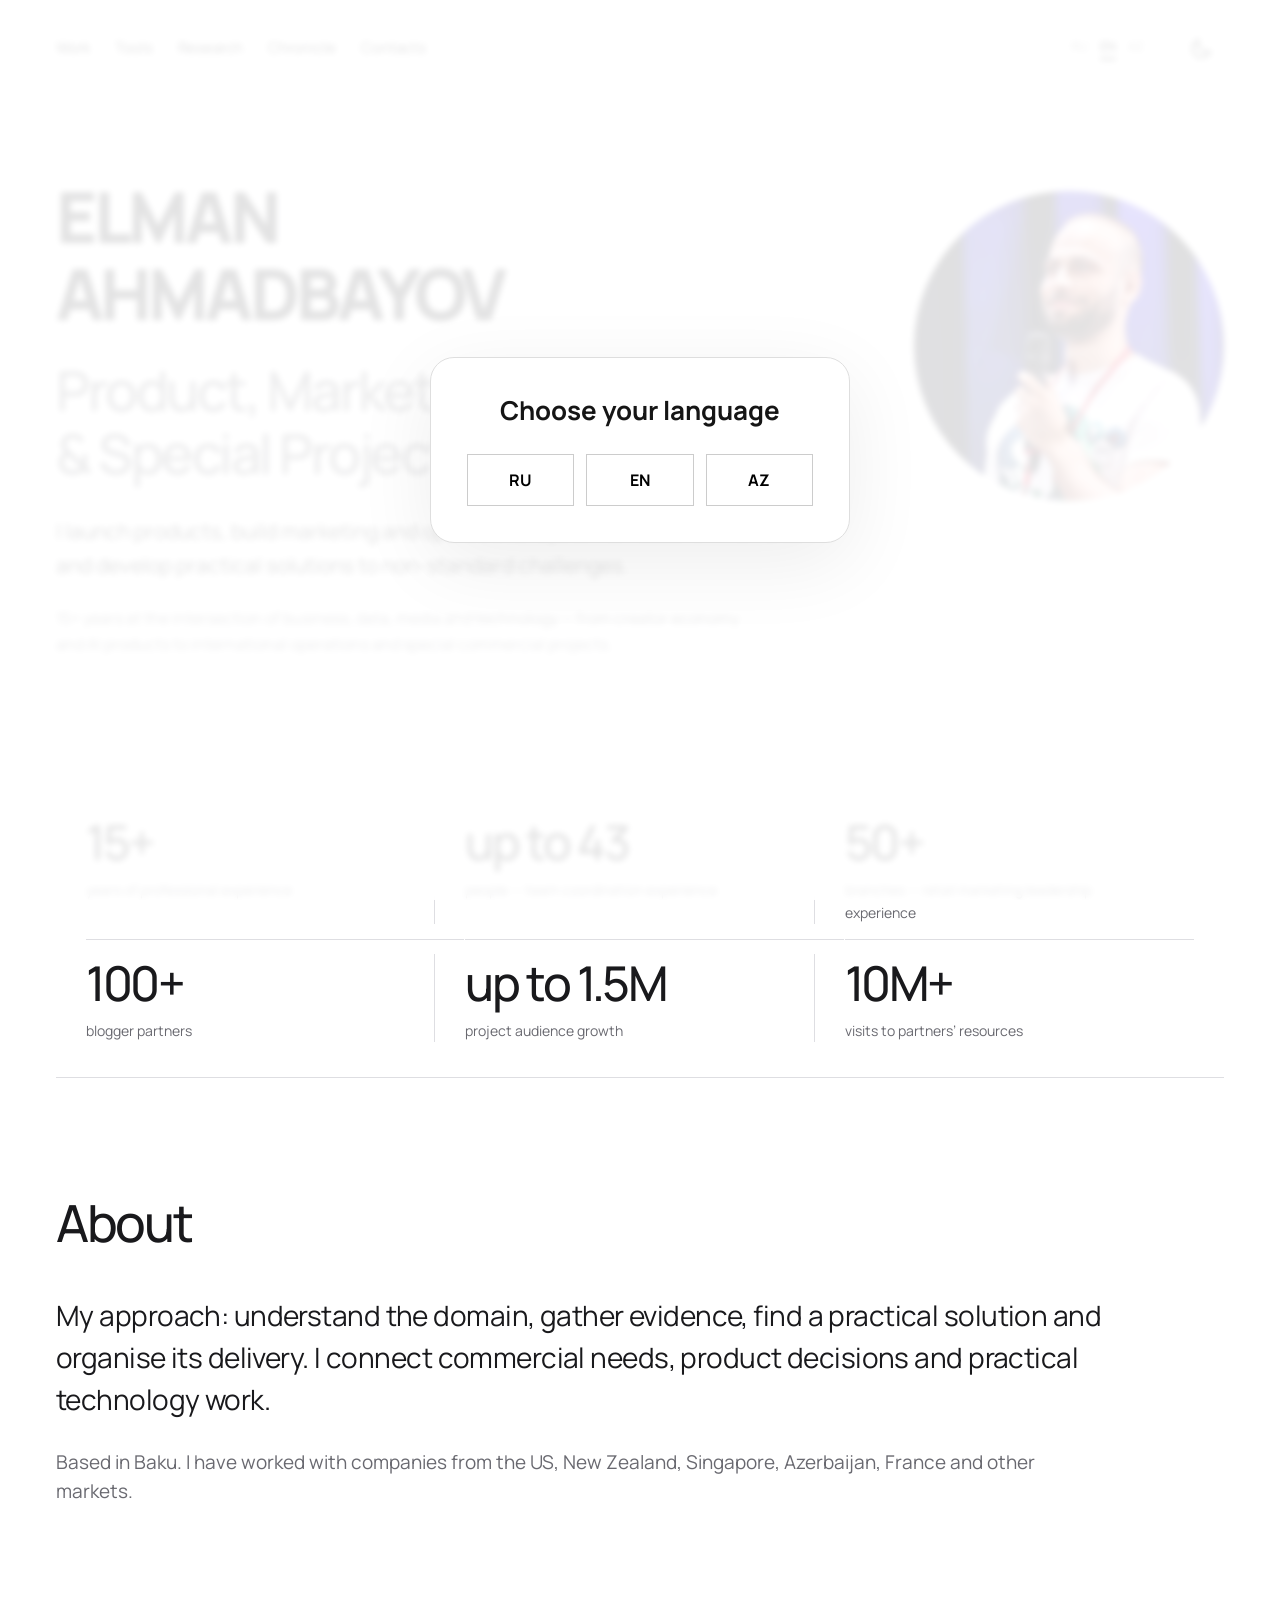
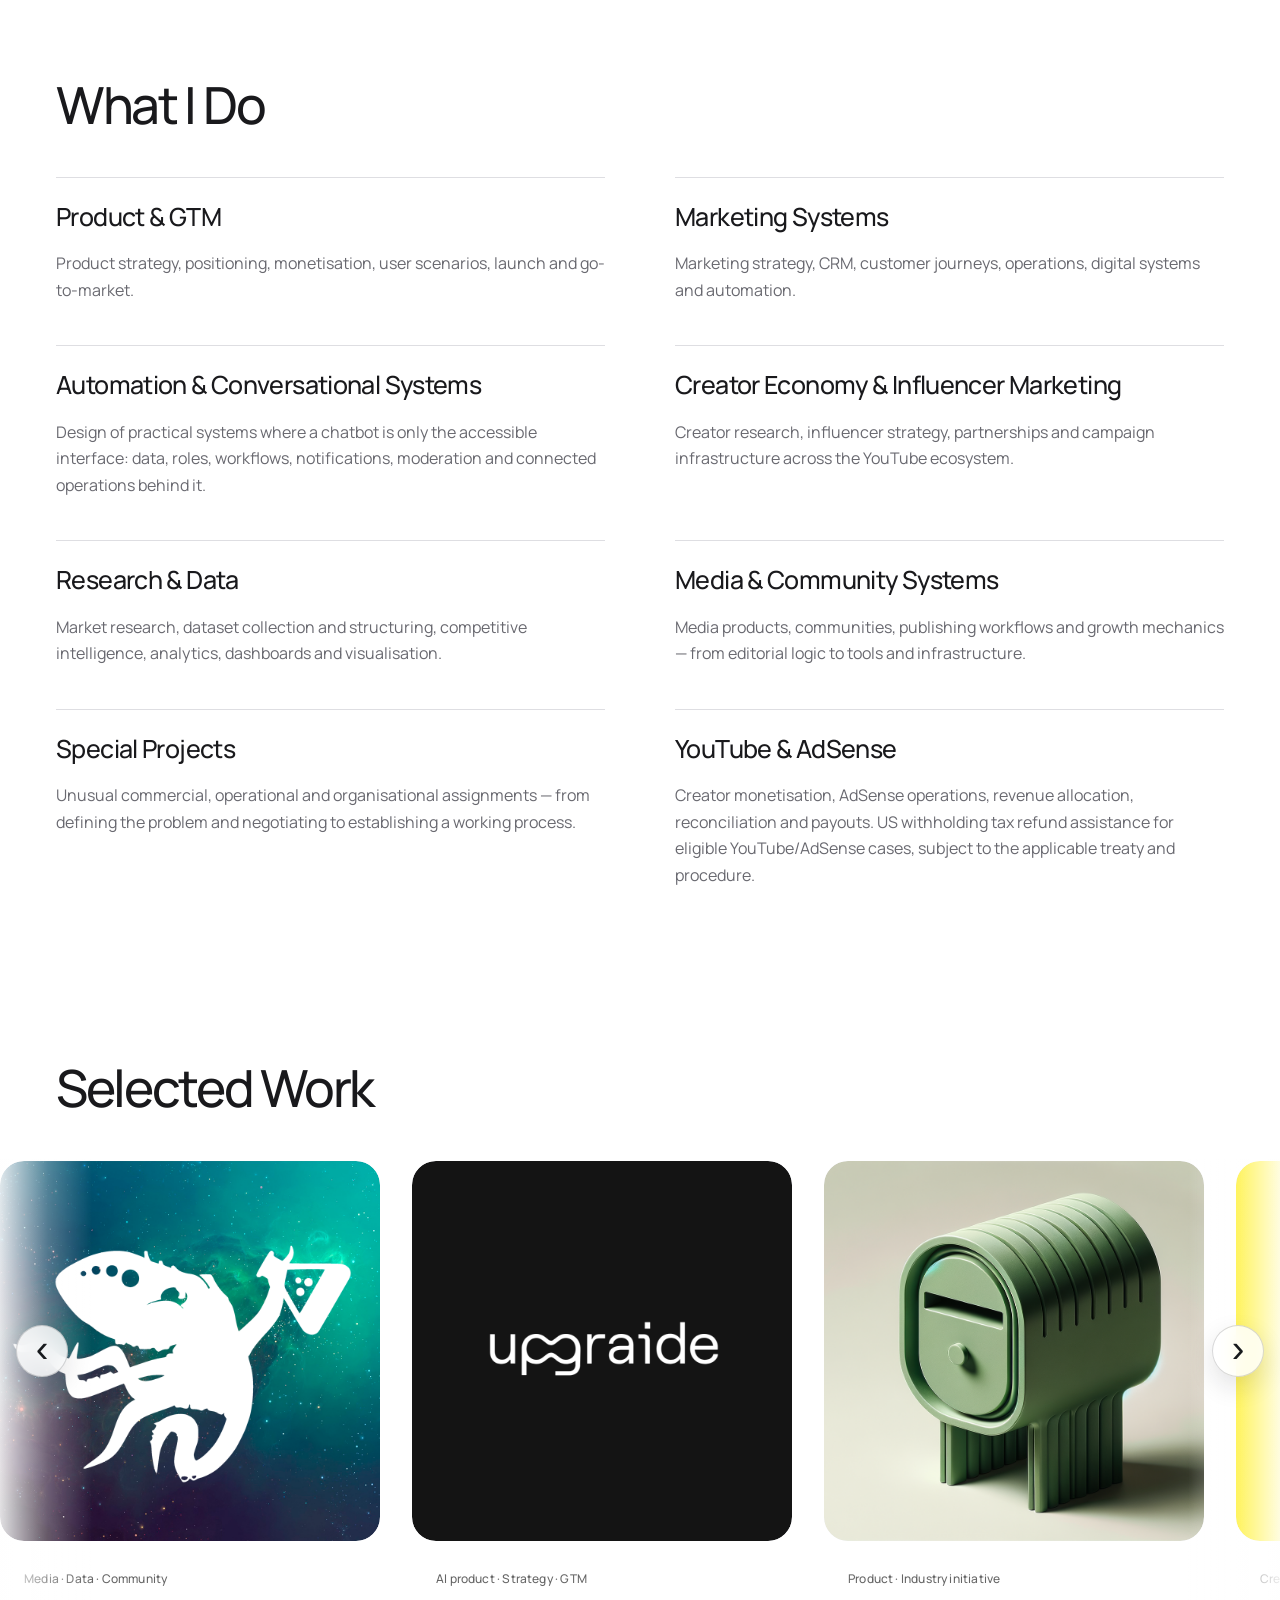
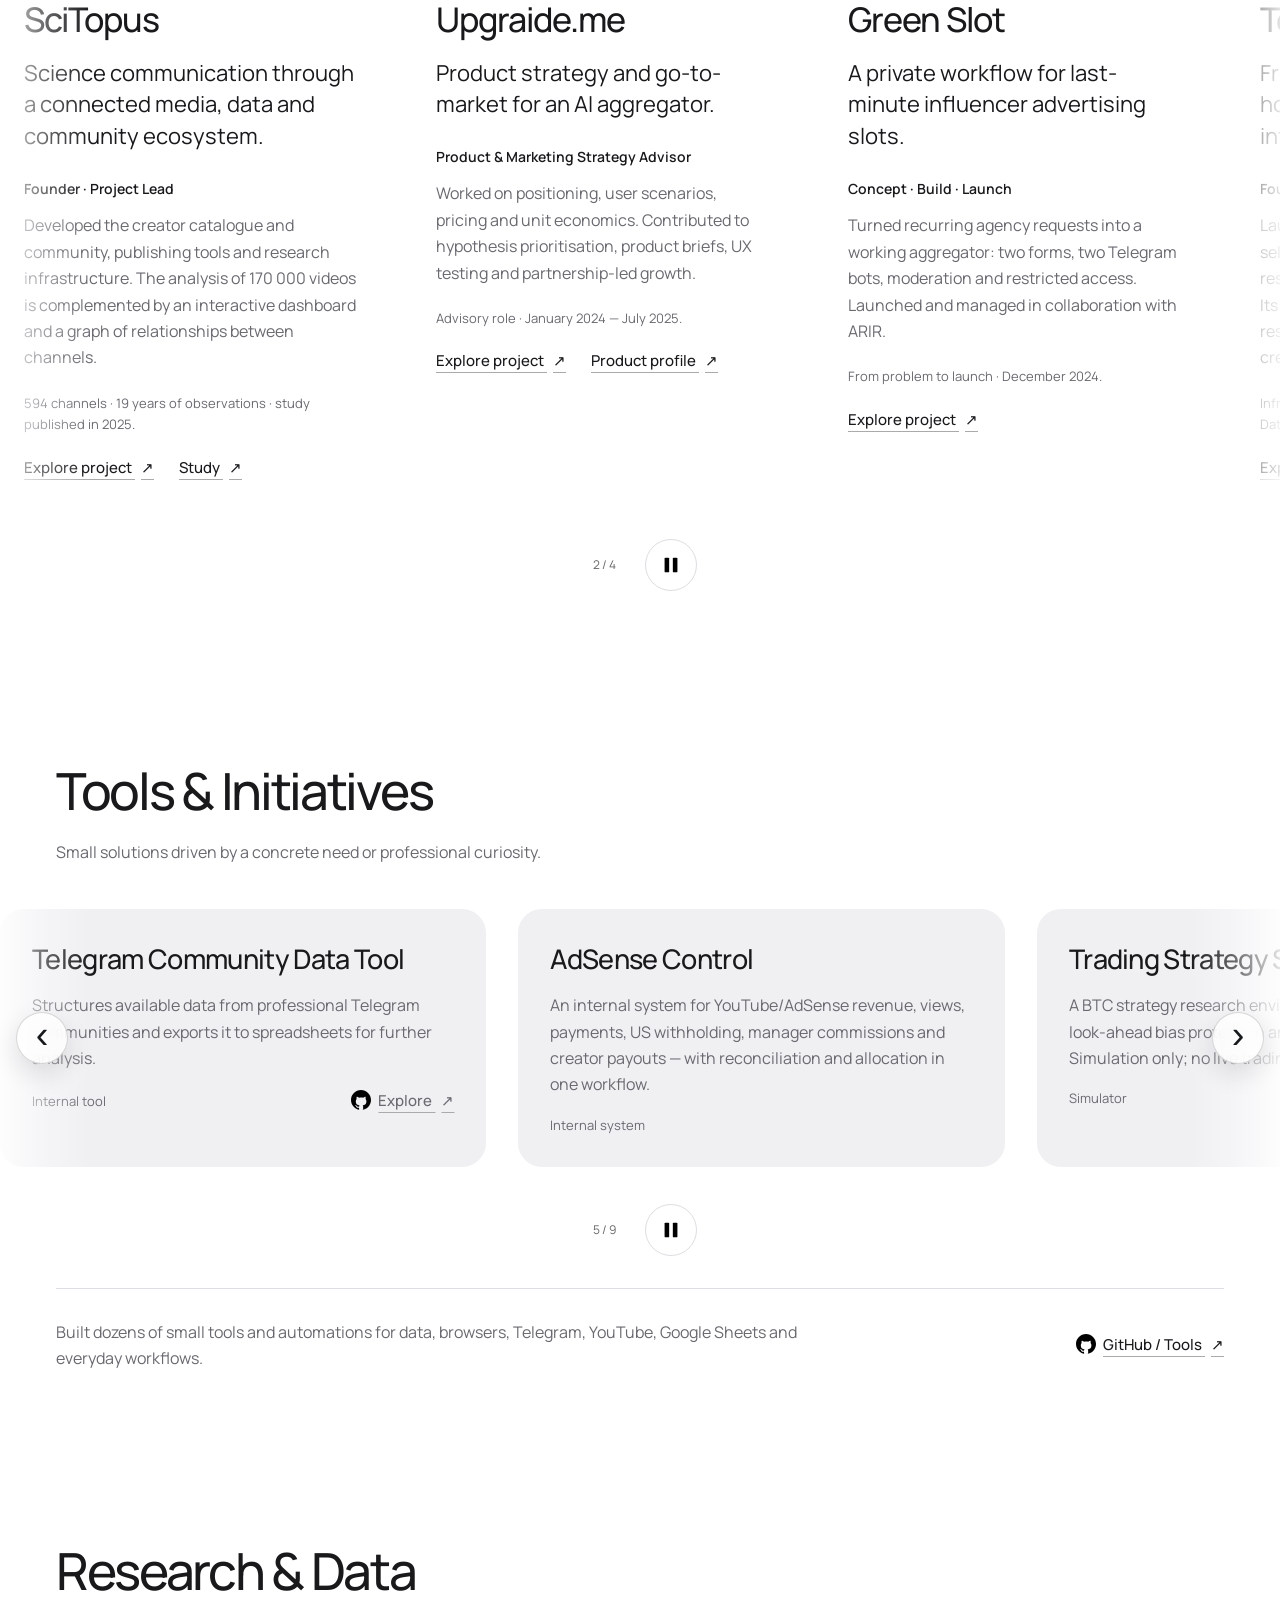
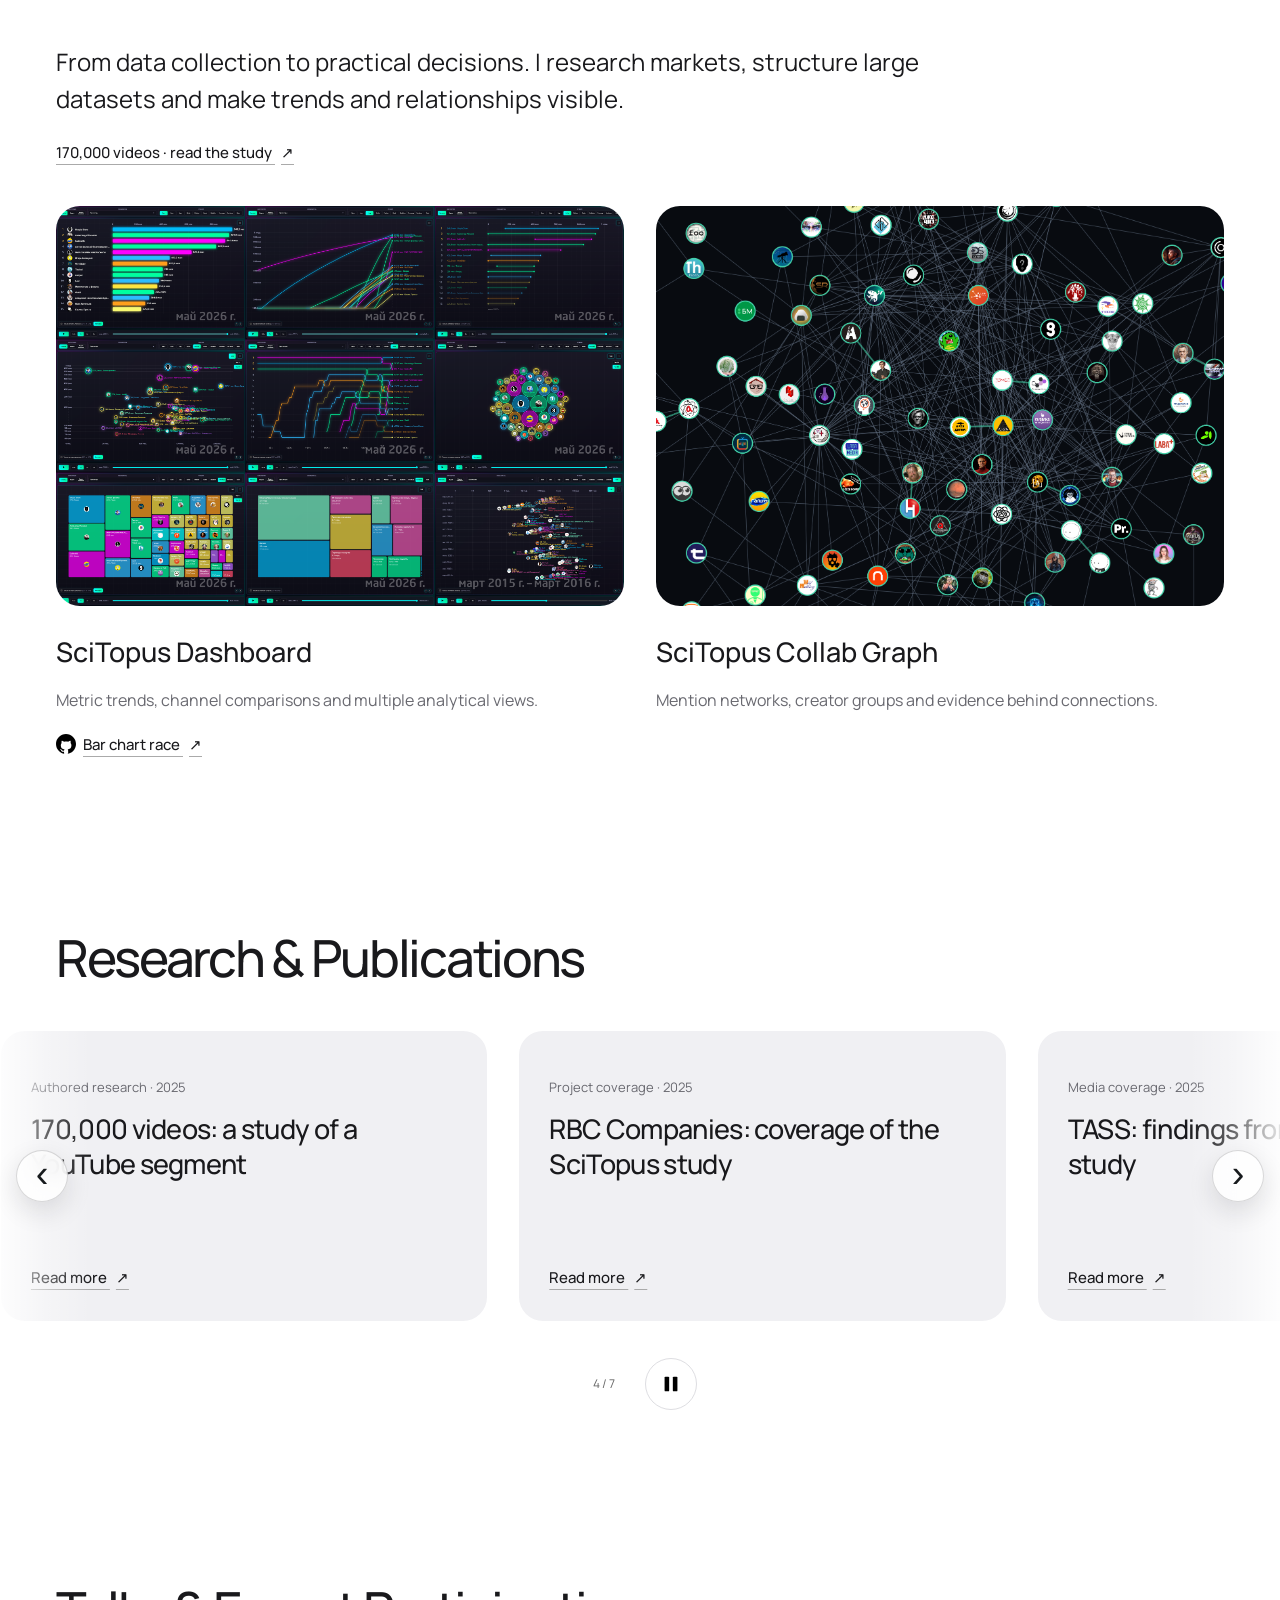
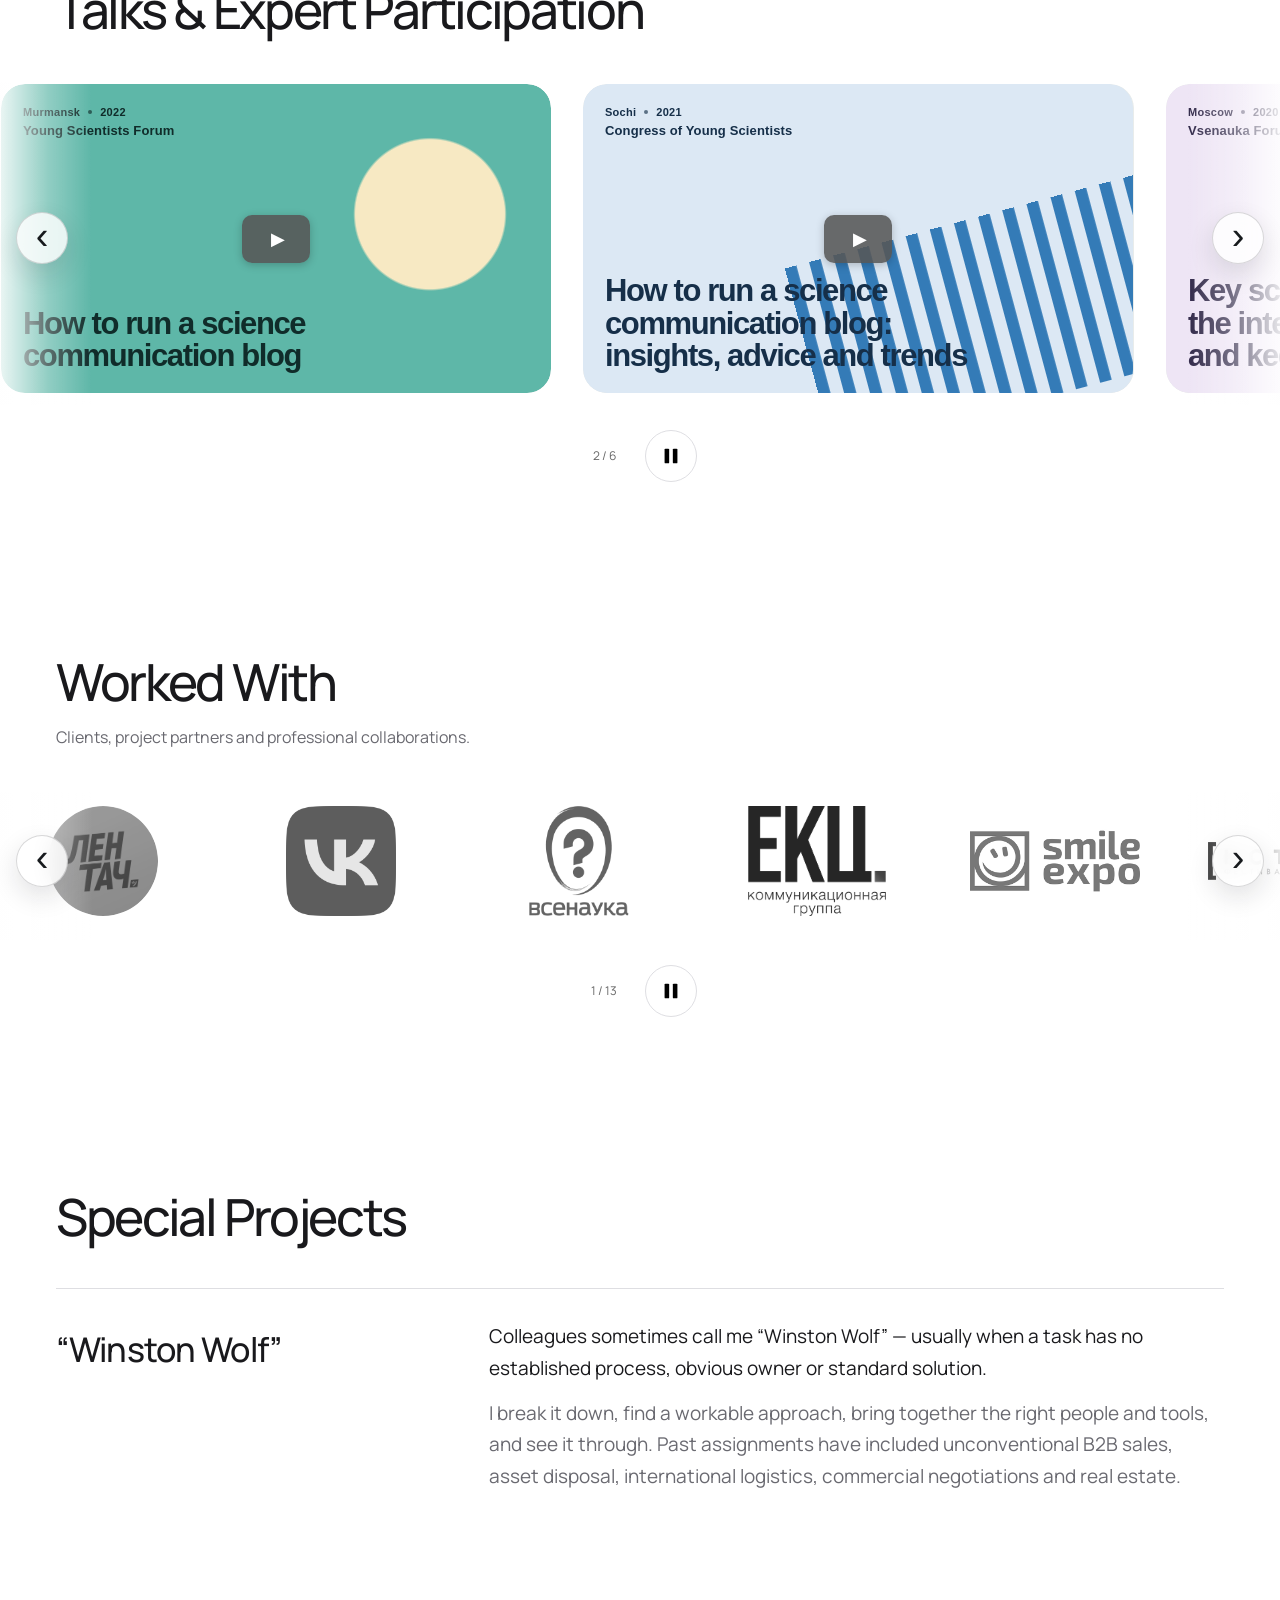
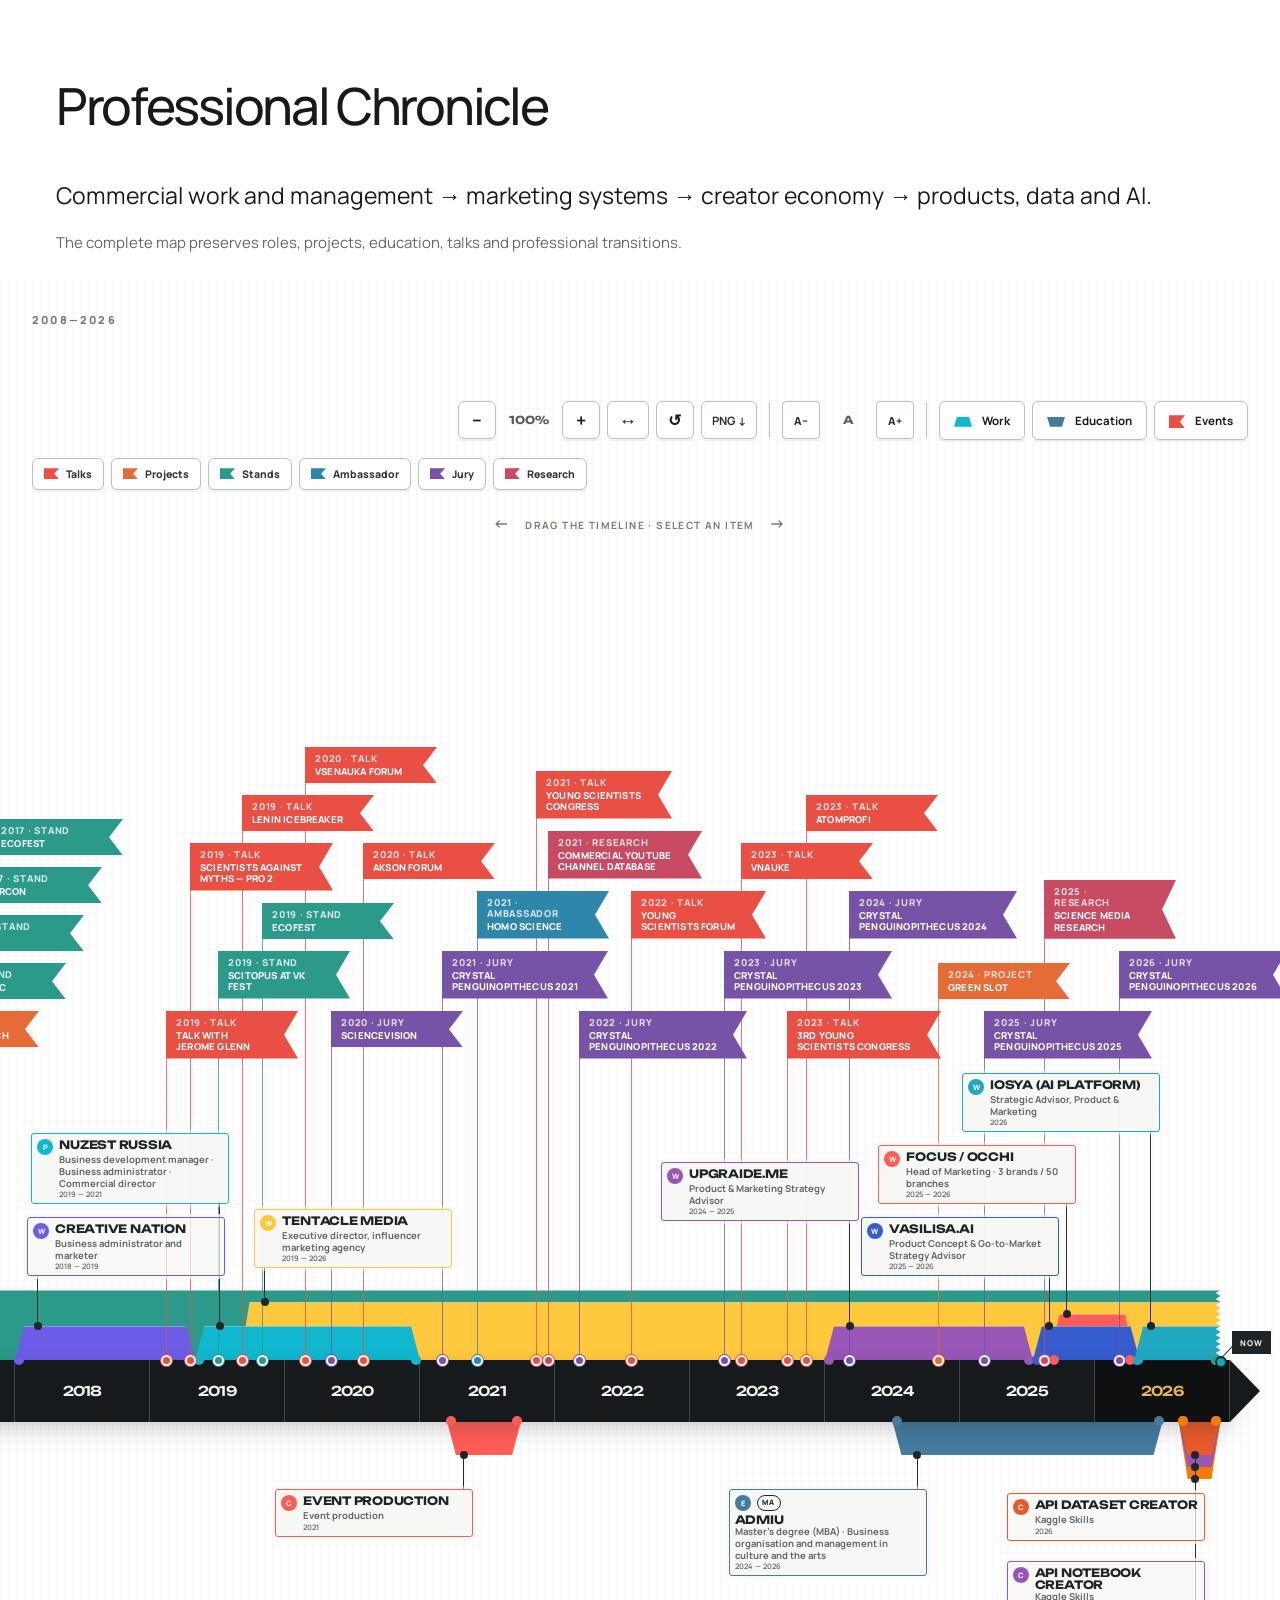
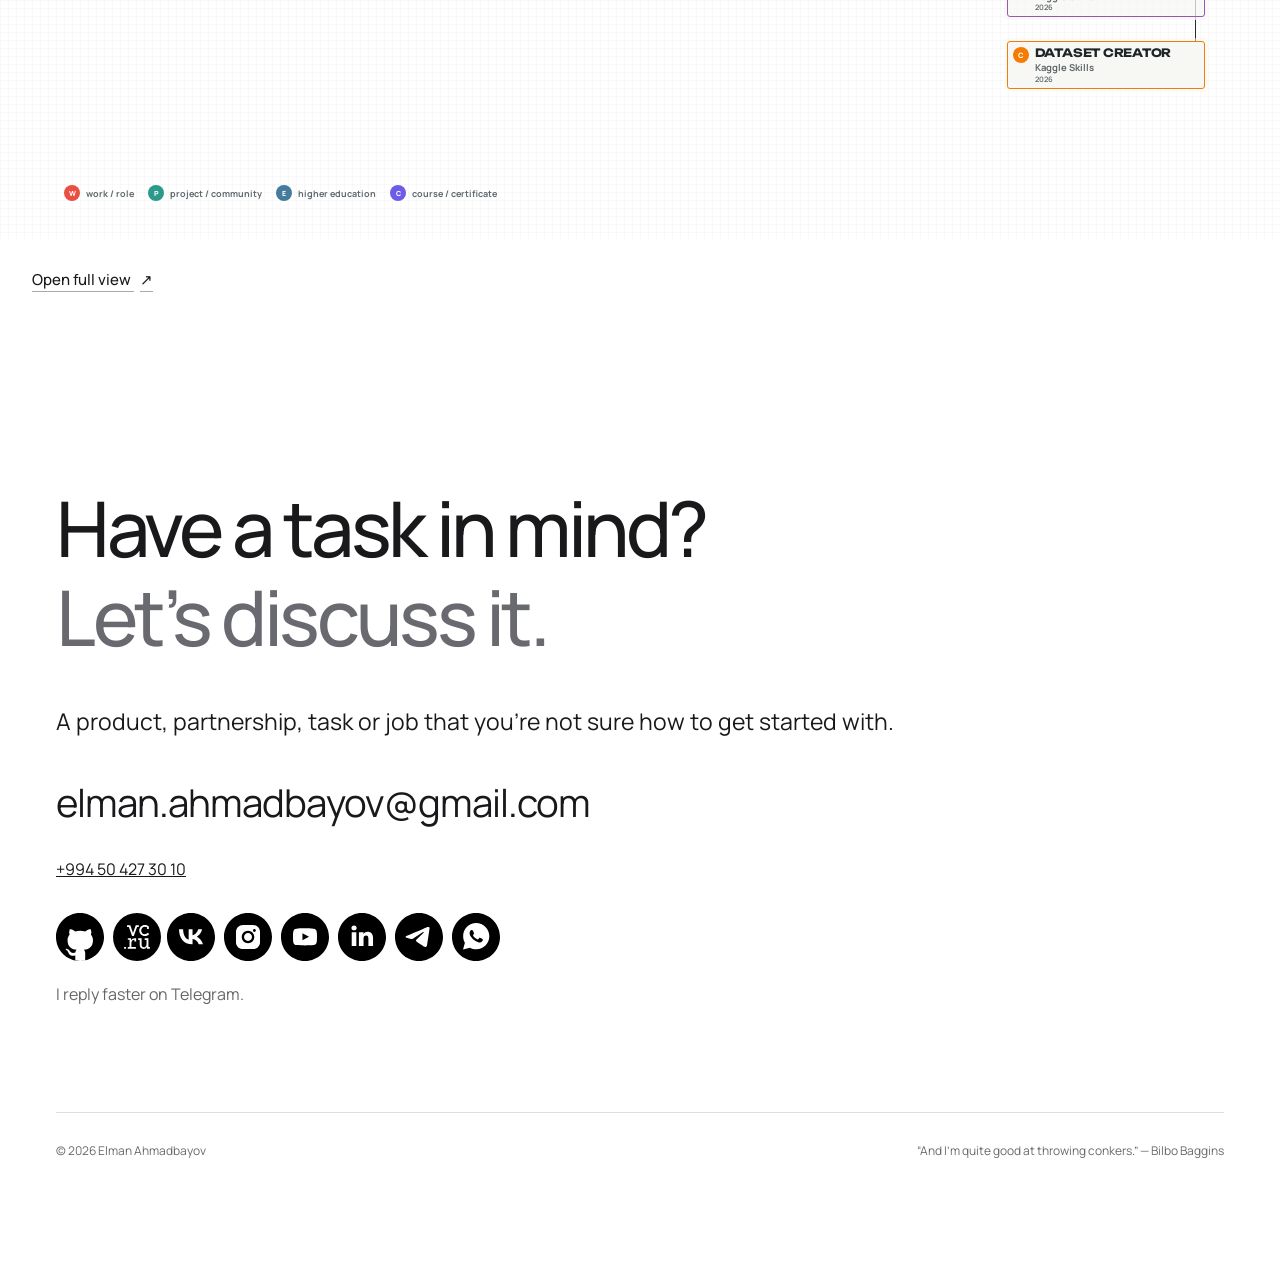
==== commit 69adccc7: "Fix carousel link activation and safe external navigation" ====
--- a/index.html
+++ b/index.html
@@ -1 +1 @@
-<!doctype html> <html lang="en" class="editorial-ready"><head> <script src="language-boot.js?v=6a3fea37f95a9f7f"></script><style>html.language-loading body{visibility:hidden}#language-title:focus{outline:0}</style><meta charset="utf-8"> <meta name="viewport" content="width=device-width,initial-scale=1"> <title>Elman Ahmadbayov - Product, Marketing &amp; Special Projects</title> <link rel="canonical" href="https://elman.digital/"> <meta name="format-detection" content="telephone=no"> <meta http-equiv="x-dns-prefetch-control" content="on"> <link rel="dns-prefetch" href="https://ws.tildacdn.com"> <link rel="dns-prefetch" href="https://static.tildacdn.ink"> <link rel="stylesheet" href="assets/54621bf462caf45d99.css?v=2d354037c5c111ac" type="text/css" media="all" onerror="this.loaderr=&quot;y&quot;"> <link rel="stylesheet" href="assets/9f89693275180f79a0.css?v=91bfb338048174f5" type="text/css" media="all" onerror="this.loaderr=&quot;y&quot;"> <link rel="preconnect" href="https://fonts.gstatic.com"> <link href="assets/c08a24ed48a6443229.css?v=434e25f820f16e09" rel="stylesheet"> <link rel="stylesheet" href="assets/64c7da05ee834e1bec.css?v=aefad85eb2b552f8" type="text/css" media="all" onerror="this.loaderr=&quot;y&quot;"> <link rel="icon" href="data:,"><meta property="og:type" content="website"><meta property="og:site_name" content="Elman Ahmadbayov"><meta property="og:title" content="Elman Ahmadbayov - Product, Marketing &amp; Special Projects"><meta property="og:description" content="I launch products, build marketing and operational systems, research markets, and develop practical solutions to non-standard challenges."><meta property="og:url" content="https://elman.digital/"><meta property="og:locale" content="en_US"><meta property="og:image" content="https://elman.digital/assets/social-preview-20260906.png"><meta property="og:image:secure_url" content="https://elman.digital/assets/social-preview-20260906.png"><meta property="og:image:type" content="image/png"><meta property="og:image:width" content="1120"><meta property="og:image:height" content="1120"><meta property="og:image:alt" content="Elman Ahmadbayov"><meta name="twitter:card" content="summary"><meta name="twitter:title" content="Elman Ahmadbayov - Product, Marketing &amp; Special Projects"><meta name="twitter:description" content="I launch products, build marketing and operational systems, research markets, and develop practical solutions to non-standard challenges."><meta name="twitter:image" content="https://elman.digital/assets/social-preview-20260906.png"><meta name="twitter:image:alt" content="Elman Ahmadbayov"><link rel="stylesheet" href="editorial.css?v=9687d2d0b49fb509"><link rel="stylesheet" href="video-covers.css?v=a0d6f3eeac5d3d0c"><link rel="stylesheet" href="fullwidth-carousels.css?v=9d199c17322c606d"><link rel="stylesheet" href="dark-theme.css?v=816673077f72f2c0"><script src="theme.js?v=241f6cff55703b12"></script><link rel="stylesheet" href="reference-sections.css?v=5b4df2f41b5001df"><link rel="stylesheet" href="experiment.css?v=be89222bfaf43fc6"><script src="experiment-runtime.js?v=c89e2995f7482ea4" defer=""></script><meta name="robots" content="noindex, nofollow, noarchive, nosnippet, noimageindex"><meta name="googlebot" content="noindex, nofollow, noarchive, nosnippet, noimageindex"><meta name="bingbot" content="noindex, nofollow, noarchive, nosnippet, noimageindex"></head> <body><a class="skip-link" href="?en" data-section="main">Skip to content</a><header class="site-header"><nav aria-label="Main navigation"><a href="?en" data-section="selected-work">Work</a><a href="?en" data-section="initiatives">Tools</a><a href="?en#research" data-section="research">Research</a><a href="?en#chronicle" data-section="professional-chronicle">Chronicle</a><a href="?en" data-section="contact">Contacts</a></nav><div class="languages" aria-label="Language"><a href="?ru" lang="ru" data-language="ru">RU</a><a href="?en" lang="en" aria-current="page" data-language="en">EN</a><a href="?az" lang="az" data-language="az">AZ</a></div><button id="theme-toggle" type="button" aria-pressed="false">Dark</button></header><main id="main"><section class="hero-section"><div class="editorial-hero"><div class="hero-identity"><p class="hero-name">ELMAN<br>AHMADBAYOV</p><h1>Product, Marketing<br>&amp; Special Projects</h1></div><div><p class="hero-lead">I launch products, build marketing and operational systems, research markets, and develop practical solutions to non-standard challenges.</p><p class="hero-note">15+ years at the intersection of business, data, media and technology — from creator economy and AI products to international operations and special commercial projects.</p></div><img class="portrait" src="assets/1a2aa0b2c26e7a6619.png" alt="Elman Ahmadbayov"></div></section><div class="proof-strip"><a href="?en#chronicle" data-section="professional-chronicle"><strong>15+</strong><span>years of professional experience</span></a><a href="?en#chronicle" data-section="professional-chronicle"><strong>up to 43</strong><span>people — team coordination experience</span></a><a href="?en#chronicle" data-section="professional-chronicle"><strong>50+</strong><span>branches — retail marketing leadership experience</span></a><a href="?en#selected-work" data-section="selected-work"><strong>100+</strong><span>blogger partners</span></a><a href="?en#chronicle" data-section="professional-chronicle"><strong>up to 1.5M</strong><span>project audience growth</span></a><a href="?en#selected-work" data-section="selected-work"><strong>10M+</strong><span>visits to partners’ resources</span></a></div><section id="about" class="section" aria-labelledby="about-heading"><div class="section-heading"><h2 id="about-heading">About</h2></div><div class="about-copy"><p>My approach: understand the domain, gather evidence, find a practical solution and organise its delivery. I connect commercial needs, product decisions and practical technology work.</p><p class="muted">Based in Baku. I have worked with companies from the US, New Zealand, Singapore, Azerbaijan, France and other markets.</p></div></section><section id="services" class="section" aria-labelledby="services-heading"><div class="section-heading"><h2 id="services-heading">What I Do</h2></div><div class="services-grid"><article><h3>Product &amp; GTM</h3><p>Product strategy, positioning, monetisation, user scenarios, launch and go-to-market.</p></article><article><h3>Marketing Systems</h3><p>Marketing strategy, CRM, customer journeys, operations, digital systems and automation.</p></article><article><h3>Automation &amp; Conversational Systems</h3><p>Design of practical systems where a chatbot is only the accessible interface: data, roles, workflows, notifications, moderation and connected operations behind it.</p></article><article><h3>Creator Economy &amp; Influencer Marketing</h3><p>Creator research, influencer strategy, partnerships and campaign infrastructure across the YouTube ecosystem.</p></article><article><h3>Research &amp; Data</h3><p>Market research, dataset collection and structuring, competitive intelligence, analytics, dashboards and visualisation.</p></article><article><h3>Media &amp; Community Systems</h3><p>Media products, communities, publishing workflows and growth mechanics — from editorial logic to tools and infrastructure.</p></article><article><h3>Special Projects</h3><p>Unusual commercial, operational and organisational assignments — from defining the problem and negotiating to establishing a working process.</p></article><article><h3>YouTube &amp; AdSense</h3><p>Creator monetisation, AdSense operations, revenue allocation, reconciliation and payouts. US withholding tax refund assistance for eligible YouTube/AdSense cases, subject to the applicable treaty and procedure.</p></article></div></section><section id="selected-work" class="section" aria-labelledby="selected-work-heading"><div class="section-heading"><h2 id="selected-work-heading">Selected Work</h2></div><div class="carousel" role="region" aria-roledescription="carousel" aria-label="Selected Work"><div class="carousel-track" id="selected-work-track" tabindex="0" aria-label="Use arrow keys to browse"><article class="flagship slide"><div class="work-art"><img src="assets/ce4c5188eac724a797.png" alt="Tentacle.Media" loading="lazy"></div><div class="work-copy"><p class="eyebrow">Creator economy · Marketing · Data</p><h3>Tentacle.Media</h3><p class="work-intro">From creator selection to in-house creator intelligence infrastructure.</p><p class="role">Founder · Executive Director</p><p>Launched the agency, developed a creator-selection methodology, and organised research, analysis and campaign workflows. Its dataset and automations support research across 100,000+ independent creator channels.</p><p class="proof-note">Infrastructure snapshot: 106,224 channels, July 2026. Dataset coverage, not clients or owned channels.</p><div class="link-row"><a class="text-link" href="https://www.tentacle.media/" target="_blank" rel="noopener noreferrer">Explore project <span aria-hidden="true">↗</span></a><a class="text-link" href="https://vc.ru/marketing/333590-baza-dannyh-kotoraya-izmenit-inflyuens-marketing-navsegda" target="_blank" rel="noopener noreferrer">Methodology · 2021 <span aria-hidden="true">↗</span></a></div></div></article><article class="flagship slide"><div class="work-art"><img src="assets/4376309af7387bdf9d.png" alt="SciTopus" loading="lazy"></div><div class="work-copy"><p class="eyebrow">Media · Data · Community</p><h3>SciTopus</h3><p class="work-intro">Science communication through a connected media, data and community ecosystem.</p><p class="role">Founder · Project Lead</p><p>Developed the creator catalogue and community, publishing tools and research infrastructure. The analysis of 170 000 videos is complemented by an interactive dashboard and a graph of relationships between channels.</p><p class="proof-note">594 channels · 19 years of observations · study published in 2025.</p><div class="link-row"><a class="text-link" href="https://scitopus.com/" target="_blank" rel="noopener noreferrer">Explore project <span aria-hidden="true">↗</span></a><a class="text-link" href="https://vc.ru/media/2187320-nauchnyi-pop-na-youtube-issledovanie-170000-video-za-19-let" target="_blank" rel="noopener noreferrer">Study <span aria-hidden="true">↗</span></a></div></div></article><article class="flagship slide"><div class="work-art"><img src="assets/4ada5a4c3abfcc4f06.png" alt="Upgraide.me" loading="lazy"></div><div class="work-copy"><p class="eyebrow">AI product · Strategy · GTM</p><h3>Upgraide.me</h3><p class="work-intro">Product strategy and go-to-market for an AI aggregator.</p><p class="role">Product &amp; Marketing Strategy Advisor</p><p>Worked on positioning, user scenarios, pricing and unit economics. Contributed to hypothesis prioritisation, product briefs, UX testing and partnership-led growth.</p><p class="proof-note">Advisory role · January 2024 — July 2025.</p><div class="link-row"><a class="text-link" href="https://upgraide.me/" target="_blank" rel="noopener noreferrer">Explore project <span aria-hidden="true">↗</span></a><a class="text-link" href="https://productradar.ru/product/upgraide-me/" target="_blank" rel="noopener noreferrer">Product profile <span aria-hidden="true">↗</span></a></div></div></article><article class="flagship slide"><div class="work-art"><img src="assets/ce87d38c9d874f823e.jpg" alt="Green Slot" loading="lazy"></div><div class="work-copy"><p class="eyebrow">Product · Industry initiative</p><h3>Green Slot</h3><p class="work-intro">A private workflow for last-minute influencer advertising slots.</p><p class="role">Concept · Build · Launch</p><p>Turned recurring agency requests into a working aggregator: two forms, two Telegram bots, moderation and restricted access. Launched and managed in collaboration with ARIR.</p><p class="proof-note">From problem to launch · December 2024.</p><div class="link-row"><a class="text-link" href="https://vc.ru/marketing/1730224-zelenyi-slotik-zakrytyi-agregator-dlya-agentstv-inflyuens-marketinga-za-odnu-noch" target="_blank" rel="noopener noreferrer">Explore project <span aria-hidden="true">↗</span></a></div></div></article></div><div class="carousel-controls"><button type="button" data-dir="-1" aria-controls="selected-work-track" aria-label="Previous"><span aria-hidden="true">‹</span></button><span class="carousel-position" aria-live="polite"></span><button type="button" data-dir="1" aria-controls="selected-work-track" aria-label="Next"><span aria-hidden="true">›</span></button></div></div></section><section id="initiatives" class="section" aria-labelledby="initiatives-heading"><div class="section-heading"><h2 id="initiatives-heading">Tools &amp; Initiatives</h2><p>Small solutions driven by a concrete need or professional curiosity.</p></div><div class="carousel" role="region" aria-roledescription="carousel" aria-label="Initiatives"><div class="carousel-track" id="initiatives-track" tabindex="0" aria-label="Use arrow keys to browse"><article class="initiative slide"><h3>AAC Communicator</h3><p>An AAC communicator for Azerbaijani speakers with speech disabilities: Azerbaijani and Russian, offline speech synthesis, on-screen keyboards and switch accessibility.</p><div class="card-bottom"><span>Working local version</span></div></article><article class="initiative slide"><h3>Rent Aggregator Baku</h3><p>Collects and filters fresh Baku rental listings, stores them in PostgreSQL and delivers relevant options through Telegram.</p><div class="card-bottom"><span>Running service</span><a class="text-link" href="https://github.com/Airshipster/rent-aggregator-baku" target="_blank" rel="noopener noreferrer"><svg class="github-mark" role="presentation" width="20" height="20" viewBox="0 0 100 100" fill="none" xmlns="http://www.w3.org/2000/svg" aria-hidden="true"> <path fill-rule="evenodd" clip-rule="evenodd" d="M52.078 99.958C78.728 98.868 100 76.918 100 50c0-27.614-22.386-50-50-50S0 22.386 0 50s22.386 50 50 50l.368-.001.335.001c.432 0 .894-.015 1.375-.042Zm0 0c3.828-.216 8.81-1.186 8.81-1.186l-.053-2.99s.05-5.839.05-11.388c0-3.873-1.327-6.407-2.818-7.688 9.248-1.027 18.954-4.537 18.954-20.484 0-4.532-1.607-8.238-4.268-11.14.427-1.05 1.852-5.271-.413-10.986 0 0-3.479-1.116-11.405 4.256-3.316-.92-6.867-1.381-10.392-1.397-3.53.016-7.082.476-10.393 1.397-7.93-5.372-11.416-4.256-11.416-4.256-2.258 5.716-.833 9.937-.407 10.986-2.655 2.902-4.272 6.607-4.272 11.14 0 15.907 9.69 19.469 18.909 20.517-1.186 1.038-2.258 2.867-2.635 5.55-2.366 1.062-8.378 2.894-12.081-3.45 0 0-2.193-3.984-6.358-4.278 0 0-4.055-.052-.286 2.523 0 0 2.722 1.277 4.609 6.073 0 0 2.436 8.073 13.984 5.565.01 1.884.026 3.515.038 4.77.01 1.053.018 1.84.018 2.29l.01 2.889c3.232.84 6.617 1.3 10.105 1.328a50.99 50.99 0 0 0 1.71-.041Z" fill="#000000"></path> </svg>Explore <span aria-hidden="true">↗</span></a></div></article><article class="initiative slide"><h3>SciTopus Data Visualisations</h3><p>A dashboard, collaboration graph and bar chart race make large video datasets and relationships between creators easier to explore.</p><div class="card-bottom"><span>Part of SciTopus</span><a class="text-link" href="?en#research" data-section="research">Explore <span aria-hidden="true">↗</span></a></div></article><article class="initiative slide"><h3>Click2JSON</h3><p>Records user interactions and page-element context as structured JSON for interface analysis and automation planning.</p><div class="card-bottom"><span>Small tool</span><a class="text-link" href="https://gist.github.com/Airshipster/1dc98bc3852e53c4ff0dda528f49b3f3" target="_blank" rel="noopener noreferrer"><svg class="github-mark" role="presentation" width="20" height="20" viewBox="0 0 100 100" fill="none" xmlns="http://www.w3.org/2000/svg" aria-hidden="true"> <path fill-rule="evenodd" clip-rule="evenodd" d="M52.078 99.958C78.728 98.868 100 76.918 100 50c0-27.614-22.386-50-50-50S0 22.386 0 50s22.386 50 50 50l.368-.001.335.001c.432 0 .894-.015 1.375-.042Zm0 0c3.828-.216 8.81-1.186 8.81-1.186l-.053-2.99s.05-5.839.05-11.388c0-3.873-1.327-6.407-2.818-7.688 9.248-1.027 18.954-4.537 18.954-20.484 0-4.532-1.607-8.238-4.268-11.14.427-1.05 1.852-5.271-.413-10.986 0 0-3.479-1.116-11.405 4.256-3.316-.92-6.867-1.381-10.392-1.397-3.53.016-7.082.476-10.393 1.397-7.93-5.372-11.416-4.256-11.416-4.256-2.258 5.716-.833 9.937-.407 10.986-2.655 2.902-4.272 6.607-4.272 11.14 0 15.907 9.69 19.469 18.909 20.517-1.186 1.038-2.258 2.867-2.635 5.55-2.366 1.062-8.378 2.894-12.081-3.45 0 0-2.193-3.984-6.358-4.278 0 0-4.055-.052-.286 2.523 0 0 2.722 1.277 4.609 6.073 0 0 2.436 8.073 13.984 5.565.01 1.884.026 3.515.038 4.77.01 1.053.018 1.84.018 2.29l.01 2.889c3.232.84 6.617 1.3 10.105 1.328a50.99 50.99 0 0 0 1.71-.041Z" fill="#000000"></path> </svg>Explore <span aria-hidden="true">↗</span></a></div></article><article class="initiative slide"><h3>Telegram Community Data Tool</h3><p>Structures available data from professional Telegram communities and exports it to spreadsheets for further analysis.</p><div class="card-bottom"><span>Internal tool</span><a class="text-link" href="https://gist.github.com/Airshipster/e6c1b14d03aeeac26b27bb73157deba7" target="_blank" rel="noopener noreferrer"><svg class="github-mark" role="presentation" width="20" height="20" viewBox="0 0 100 100" fill="none" xmlns="http://www.w3.org/2000/svg" aria-hidden="true"> <path fill-rule="evenodd" clip-rule="evenodd" d="M52.078 99.958C78.728 98.868 100 76.918 100 50c0-27.614-22.386-50-50-50S0 22.386 0 50s22.386 50 50 50l.368-.001.335.001c.432 0 .894-.015 1.375-.042Zm0 0c3.828-.216 8.81-1.186 8.81-1.186l-.053-2.99s.05-5.839.05-11.388c0-3.873-1.327-6.407-2.818-7.688 9.248-1.027 18.954-4.537 18.954-20.484 0-4.532-1.607-8.238-4.268-11.14.427-1.05 1.852-5.271-.413-10.986 0 0-3.479-1.116-11.405 4.256-3.316-.92-6.867-1.381-10.392-1.397-3.53.016-7.082.476-10.393 1.397-7.93-5.372-11.416-4.256-11.416-4.256-2.258 5.716-.833 9.937-.407 10.986-2.655 2.902-4.272 6.607-4.272 11.14 0 15.907 9.69 19.469 18.909 20.517-1.186 1.038-2.258 2.867-2.635 5.55-2.366 1.062-8.378 2.894-12.081-3.45 0 0-2.193-3.984-6.358-4.278 0 0-4.055-.052-.286 2.523 0 0 2.722 1.277 4.609 6.073 0 0 2.436 8.073 13.984 5.565.01 1.884.026 3.515.038 4.77.01 1.053.018 1.84.018 2.29l.01 2.889c3.232.84 6.617 1.3 10.105 1.328a50.99 50.99 0 0 0 1.71-.041Z" fill="#000000"></path> </svg>Explore <span aria-hidden="true">↗</span></a></div></article><article class="initiative slide"><h3>AdSense Control</h3><p>An internal system for YouTube/AdSense revenue, views, payments, US withholding, manager commissions and creator payouts — with reconciliation and allocation in one workflow.</p><div class="card-bottom"><span>Internal system</span></div></article><article class="initiative slide"><h3>Trading Strategy Simulator</h3><p>A BTC strategy research environment with fees, slippage, look-ahead bias protection and parameter optimisation. Simulation only; no live trading.</p><div class="card-bottom"><span>Simulator</span></div></article><article class="initiative slide"><h3>3D Furniture Configurator</h3><p>An interactive 3D furniture presentation prototype for discussing a design and a custom order.</p><div class="card-bottom"><span>Prototype</span><a class="text-link" href="https://github.com/Airshipster/furniture-3d-model-example" target="_blank" rel="noopener noreferrer"><svg class="github-mark" role="presentation" width="20" height="20" viewBox="0 0 100 100" fill="none" xmlns="http://www.w3.org/2000/svg" aria-hidden="true"> <path fill-rule="evenodd" clip-rule="evenodd" d="M52.078 99.958C78.728 98.868 100 76.918 100 50c0-27.614-22.386-50-50-50S0 22.386 0 50s22.386 50 50 50l.368-.001.335.001c.432 0 .894-.015 1.375-.042Zm0 0c3.828-.216 8.81-1.186 8.81-1.186l-.053-2.99s.05-5.839.05-11.388c0-3.873-1.327-6.407-2.818-7.688 9.248-1.027 18.954-4.537 18.954-20.484 0-4.532-1.607-8.238-4.268-11.14.427-1.05 1.852-5.271-.413-10.986 0 0-3.479-1.116-11.405 4.256-3.316-.92-6.867-1.381-10.392-1.397-3.53.016-7.082.476-10.393 1.397-7.93-5.372-11.416-4.256-11.416-4.256-2.258 5.716-.833 9.937-.407 10.986-2.655 2.902-4.272 6.607-4.272 11.14 0 15.907 9.69 19.469 18.909 20.517-1.186 1.038-2.258 2.867-2.635 5.55-2.366 1.062-8.378 2.894-12.081-3.45 0 0-2.193-3.984-6.358-4.278 0 0-4.055-.052-.286 2.523 0 0 2.722 1.277 4.609 6.073 0 0 2.436 8.073 13.984 5.565.01 1.884.026 3.515.038 4.77.01 1.053.018 1.84.018 2.29l.01 2.889c3.232.84 6.617 1.3 10.105 1.328a50.99 50.99 0 0 0 1.71-.041Z" fill="#000000"></path> </svg>Explore <span aria-hidden="true">↗</span></a></div></article><article class="initiative slide" data-initiative="android-apps"><h3>Android app development</h3><p>For smartphones, tablets and Smart TV.</p></article></div><div class="carousel-controls"><button type="button" data-dir="-1" aria-controls="initiatives-track" aria-label="Previous"><span aria-hidden="true">‹</span></button><span class="carousel-position" aria-live="polite"></span><button type="button" data-dir="1" aria-controls="initiatives-track" aria-label="Next"><span aria-hidden="true">›</span></button></div></div><div class="tools-note"><p>Built dozens of small tools and automations for data, browsers, Telegram, YouTube, Google Sheets and everyday workflows.</p><a class="text-link" href="https://github.com/Airshipster/" target="_blank" rel="noopener noreferrer"><svg class="github-mark" role="presentation" width="20" height="20" viewBox="0 0 100 100" fill="none" xmlns="http://www.w3.org/2000/svg" aria-hidden="true"> <path fill-rule="evenodd" clip-rule="evenodd" d="M52.078 99.958C78.728 98.868 100 76.918 100 50c0-27.614-22.386-50-50-50S0 22.386 0 50s22.386 50 50 50l.368-.001.335.001c.432 0 .894-.015 1.375-.042Zm0 0c3.828-.216 8.81-1.186 8.81-1.186l-.053-2.99s.05-5.839.05-11.388c0-3.873-1.327-6.407-2.818-7.688 9.248-1.027 18.954-4.537 18.954-20.484 0-4.532-1.607-8.238-4.268-11.14.427-1.05 1.852-5.271-.413-10.986 0 0-3.479-1.116-11.405 4.256-3.316-.92-6.867-1.381-10.392-1.397-3.53.016-7.082.476-10.393 1.397-7.93-5.372-11.416-4.256-11.416-4.256-2.258 5.716-.833 9.937-.407 10.986-2.655 2.902-4.272 6.607-4.272 11.14 0 15.907 9.69 19.469 18.909 20.517-1.186 1.038-2.258 2.867-2.635 5.55-2.366 1.062-8.378 2.894-12.081-3.45 0 0-2.193-3.984-6.358-4.278 0 0-4.055-.052-.286 2.523 0 0 2.722 1.277 4.609 6.073 0 0 2.436 8.073 13.984 5.565.01 1.884.026 3.515.038 4.77.01 1.053.018 1.84.018 2.29l.01 2.889c3.232.84 6.617 1.3 10.105 1.328a50.99 50.99 0 0 0 1.71-.041Z" fill="#000000"></path> </svg>GitHub / Tools <span aria-hidden="true">↗</span></a></div></section><section id="research" class="section" aria-labelledby="research-heading"><div class="section-heading"><h2 id="research-heading">Research &amp; Data</h2></div><div class="research-intro"><p>From data collection to practical decisions. I research markets, structure large datasets and make trends and relationships visible.</p><a class="text-link" href="https://vc.ru/media/2187320-nauchnyi-pop-na-youtube-issledovanie-170000-video-za-19-let" target="_blank" rel="noopener noreferrer">170,000 videos · read the study <span aria-hidden="true">↗</span></a></div><div class="artifact-grid"><figure><a href="https://scitopus.com/youtube-dashboard" target="_blank" rel="noopener" data-interactive="dashboard" aria-controls="research-interactive" aria-expanded="false"><img src="assets/scitopus-dashboard-preview.png" alt="SciTopus: channel views over time" loading="lazy"></a><figcaption><h3>SciTopus Dashboard</h3><p>Metric trends, channel comparisons and multiple analytical views.</p></figcaption></figure><figure><a href="https://scitopus.com/collabs" target="_blank" rel="noopener" data-interactive="collabs" aria-controls="research-interactive" aria-expanded="false"><img src="assets/scitopus-collabs-preview.png" alt="SciTopus: YouTube channel relationship graph" loading="lazy"></a><figcaption><h3>SciTopus Collab Graph</h3><p>Mention networks, creator groups and evidence behind connections.</p></figcaption></figure></div><div class="link-row"><a class="text-link" href="https://github.com/Airshipster/scitopus-bar-chart-race" target="_blank" rel="noopener noreferrer"><svg class="github-mark" role="presentation" width="20" height="20" viewBox="0 0 100 100" fill="none" xmlns="http://www.w3.org/2000/svg" aria-hidden="true"> <path fill-rule="evenodd" clip-rule="evenodd" d="M52.078 99.958C78.728 98.868 100 76.918 100 50c0-27.614-22.386-50-50-50S0 22.386 0 50s22.386 50 50 50l.368-.001.335.001c.432 0 .894-.015 1.375-.042Zm0 0c3.828-.216 8.81-1.186 8.81-1.186l-.053-2.99s.05-5.839.05-11.388c0-3.873-1.327-6.407-2.818-7.688 9.248-1.027 18.954-4.537 18.954-20.484 0-4.532-1.607-8.238-4.268-11.14.427-1.05 1.852-5.271-.413-10.986 0 0-3.479-1.116-11.405 4.256-3.316-.92-6.867-1.381-10.392-1.397-3.53.016-7.082.476-10.393 1.397-7.93-5.372-11.416-4.256-11.416-4.256-2.258 5.716-.833 9.937-.407 10.986-2.655 2.902-4.272 6.607-4.272 11.14 0 15.907 9.69 19.469 18.909 20.517-1.186 1.038-2.258 2.867-2.635 5.55-2.366 1.062-8.378 2.894-12.081-3.45 0 0-2.193-3.984-6.358-4.278 0 0-4.055-.052-.286 2.523 0 0 2.722 1.277 4.609 6.073 0 0 2.436 8.073 13.984 5.565.01 1.884.026 3.515.038 4.77.01 1.053.018 1.84.018 2.29l.01 2.889c3.232.84 6.617 1.3 10.105 1.328a50.99 50.99 0 0 0 1.71-.041Z" fill="#000000"></path> </svg>Bar chart race <span aria-hidden="true">↗</span></a></div><div id="research-interactive" class="research-interactive" hidden=""><div class="interactive-toolbar"><h3 id="interactive-title"><a data-interactive-direct="" target="_blank" rel="noopener noreferrer"></a></h3><button type="button" data-close-interactive="">Close interactive view ×</button></div><iframe title="SciTopus" allow="fullscreen" allowfullscreen=""></iframe></div></section><section id="publications" class="section" aria-labelledby="publications-heading"><div class="section-heading"><h2 id="publications-heading">Research &amp; Publications</h2></div><div class="carousel" role="region" aria-roledescription="carousel" aria-label="Publications"><div class="carousel-track" id="publications-track" tabindex="0" aria-label="Use arrow keys to browse"><article class="publication slide"><p class="category">Authored article · 2021</p><h3>Building a dataset for creator selection</h3><a class="text-link" href="https://vc.ru/marketing/333590-baza-dannyh-kotoraya-izmenit-inflyuens-marketing-navsegda" target="_blank" rel="noopener noreferrer">Read more <span aria-hidden="true">↗</span></a></article><article class="publication slide"><p class="category">Catalogue</p><h3>Science communication channel catalogue</h3><a class="text-link" href="https://scitopus.com/youtube-list" target="_blank" rel="noopener noreferrer">Read more <span aria-hidden="true">↗</span></a></article><article class="publication slide"><p class="category">Research · Vsenauka</p><h3>Minimax on YouTube</h3><a class="text-link" href="https://vsenauka.ru/infoteka/issledovaniya/minimaks-na-youtube.html" target="_blank" rel="noopener noreferrer">Read more <span aria-hidden="true">↗</span></a></article><article class="publication slide"><p class="category">Authored research · 2025</p><h3>170,000 videos: a study of a YouTube segment</h3><a class="text-link" href="https://vc.ru/media/2187320-nauchnyi-pop-na-youtube-issledovanie-170000-video-za-19-let" target="_blank" rel="noopener noreferrer">Read more <span aria-hidden="true">↗</span></a></article><article class="publication slide"><p class="category">Project coverage · 2025</p><h3>RBC Companies: coverage of the SciTopus study</h3><a class="text-link" href="https://companies.rbc.ru/news/LYP2LYmduy/rubezhi-nauki-i-scitopus-proveli-issledovanie-nauchpopa-v-rossii/" target="_blank" rel="noopener noreferrer">Read more <span aria-hidden="true">↗</span></a></article><article class="publication slide"><p class="category">Media coverage · 2025</p><h3>TASS: findings from the SciTopus study</h3><a class="text-link" href="https://tass.ru/nauka/24953269" target="_blank" rel="noopener noreferrer">Read more <span aria-hidden="true">↗</span></a></article><article class="publication slide"><p class="category">Authored article · 2024</p><h3>Green Slot: from an industry need to launch</h3><a class="text-link" href="https://vc.ru/marketing/1730224-zelenyi-slotik-zakrytyi-agregator-dlya-agentstv-inflyuens-marketinga-za-odnu-noch" target="_blank" rel="noopener noreferrer">Read more <span aria-hidden="true">↗</span></a></article></div><div class="carousel-controls"><button type="button" data-dir="-1" aria-controls="publications-track" aria-label="Previous"><span aria-hidden="true">‹</span></button><span class="carousel-position" aria-live="polite"></span><button type="button" data-dir="1" aria-controls="publications-track" aria-label="Next"><span aria-hidden="true">›</span></button></div></div></section><section id="talks" class="section" aria-labelledby="talks-heading"><div class="section-heading"><h2 id="talks-heading">Talks &amp; Expert Participation</h2></div><div class="carousel" role="region" aria-roledescription="carousel" aria-label="Talks"><div class="carousel-track" id="talks-track" tabindex="0" aria-label="Use arrow keys to browse"><article class="video-card slide"><iframe class="talk-shortlist-frame" src="talk-shortlist-card.html?v=18d23d6920dbc5ab&amp;item=%7B%22id%22%3A%22QbMpleYk2po%22%2C%22kind%22%3A%22community%22%2C%22place%22%3A%22Moscow%22%2C%22event%22%3A%22Vnauke+Festival%22%2C%22name%22%3A%22Smart+community+management+with+neural+networks%22%2C%22hideYear%22%3Atrue%2C%22pick%22%3A%22176%22%2C%22useCurrentInShortlist%22%3Afalse%7D&amp;lang=en" title="Smart community management with neural networks" loading="eager"></iframe></article><article class="video-card slide"><iframe class="talk-shortlist-frame" src="talk-shortlist-card.html?v=18d23d6920dbc5ab&amp;item=%7B%22id%22%3A%22mcjvvjEiXX0%22%2C%22kind%22%3A%22forum%22%2C%22year%22%3A%222022%22%2C%22place%22%3A%22Murmansk%22%2C%22event%22%3A%22Young+Scientists+Forum%22%2C%22name%22%3A%22How+to+run+a+science+communication+blog%22%2C%22pick%22%3A%22205%22%2C%22useCurrentInShortlist%22%3Afalse%7D&amp;lang=en" title="How to run a science communication blog" loading="eager"></iframe></article><article class="video-card slide"><iframe class="talk-shortlist-frame" src="talk-shortlist-card.html?v=18d23d6920dbc5ab&amp;item=%7B%22id%22%3A%22JeQRrk9fIMc%22%2C%22kind%22%3A%22knowledge%22%2C%22year%22%3A%222021%22%2C%22place%22%3A%22Sochi%22%2C%22event%22%3A%22Congress+of+Young+Scientists%22%2C%22name%22%3A%22How+to+run+a+science+communication+blog%3A+insights%2C+advice+and+trends%22%2C%22pick%22%3A%22229%22%2C%22useCurrentInShortlist%22%3Atrue%7D&amp;lang=en" title="How to run a science communication blog: insights, advice and trends" loading="eager"></iframe></article><article class="video-card slide"><iframe class="talk-shortlist-frame" src="talk-shortlist-card.html?v=18d23d6920dbc5ab&amp;item=%7B%22id%22%3A%22r6aNE1z3J9c%22%2C%22kind%22%3A%22vsenauka%22%2C%22year%22%3A%222020%22%2C%22place%22%3A%22Moscow%22%2C%22event%22%3A%22Vsenauka+Forum%22%2C%22name%22%3A%22Key+science+topics%3A+what+the+internet+talks+about+and+keeps+silent+about%22%2C%22pick%22%3A%22235%22%2C%22useCurrentInShortlist%22%3Atrue%7D&amp;lang=en" title="Key science topics: what the internet talks about and keeps silent about" loading="eager"></iframe></article><article class="video-card slide"><iframe class="talk-shortlist-frame" src="talk-shortlist-card.html?v=18d23d6920dbc5ab&amp;item=%7B%22id%22%3A%22NlHOStpPEqA%22%2C%22kind%22%3A%22myths%22%2C%22year%22%3A%222019%22%2C%22place%22%3A%22Moscow%22%2C%22event%22%3A%22Scientists+Against+Myths.+Pro+2%22%2C%22name%22%3A%22Quality+criteria+for+science+communication+YouTube+channels%22%2C%22pick%22%3A%22260%22%2C%22useCurrentInShortlist%22%3Afalse%7D&amp;lang=en" title="Quality criteria for science communication YouTube channels" loading="eager"></iframe></article><article class="video-card slide"><iframe class="talk-shortlist-frame" src="talk-shortlist-card.html?v=18d23d6920dbc5ab&amp;item=%7B%22kind%22%3A%22community%22%2C%22pick%22%3A%22381%22%2C%22year%22%3A%222022%22%2C%22place%22%3A%22Moscow%22%2C%22event%22%3A%22Science+communication+competition%22%2C%22name%22%3A%22Crystal+Penguinopithecus%22%2C%22organizer%22%3Atrue%2C%22hideMeta%22%3Atrue%2C%22href%22%3A%22https%3A%2F%2Fvideopitek.ru%2F%22%7D&amp;lang=en" title="Crystal Penguinopithecus" loading="eager"></iframe></article></div><div class="carousel-controls"><button type="button" data-dir="-1" aria-controls="talks-track" aria-label="Previous"><span aria-hidden="true">‹</span></button><span class="carousel-position" aria-live="polite"></span><button type="button" data-dir="1" aria-controls="talks-track" aria-label="Next"><span aria-hidden="true">›</span></button></div></div></section><section id="worked-with" class="section" aria-labelledby="worked-with-heading"><div class="section-heading"><h2 id="worked-with-heading">Worked With</h2><p>Clients, project partners and professional collaborations.</p></div><div class="carousel" role="region" aria-roledescription="carousel" aria-label="Organisations"><div class="carousel-track" id="logos-track" tabindex="0" aria-label="Use arrow keys to browse"><div class="logo-card slide" data-logo="partner-lentach.png" style="--logo-width:170px"><svg class="logo-art" viewBox="0 0 1104 1103" role="img" aria-label="Лентач" xmlns="http://www.w3.org/2000/svg"><defs><clipPath id="lentach-circle"><ellipse cx="552.0" cy="551.5" rx="552.0" ry="551.5"></ellipse></clipPath></defs><image href="assets/partner-lentach.png" width="1104" height="1103" clip-path="url(#lentach-circle)"></image></svg></div><div class="logo-card slide" data-logo="partner-vk.png" style="--logo-width:170px"><svg class="logo-art logo-vk" viewBox="0 0 1440 1440" role="img" aria-label="VK" xmlns="http://www.w3.org/2000/svg"><image href="assets/partner-vk.png" width="1440" height="1440"></image></svg></div><div class="logo-card slide" data-logo="f045f863c4b16d73b3.png" style="--logo-width:170px"><svg class="logo-art" viewBox="0 0 148 164" role="img" aria-label="Vsenauka" xmlns="http://www.w3.org/2000/svg"><defs><filter id="cut-f045f863c4b16d73b3-png" color-interpolation-filters="sRGB"><feColorMatrix in="SourceGraphic" type="matrix" values="0 0 0 0 0 0 0 0 0 0 0 0 0 0 0 -1 -1 -1 0 3" result="mask"></feColorMatrix><feMorphology in="mask" operator="erode" radius="0.6" result="clean-mask"></feMorphology><feComposite in="SourceGraphic" in2="clean-mask" operator="in"></feComposite></filter></defs><image href="assets/f045f863c4b16d73b3.png" width="148" height="164" filter="url(#cut-f045f863c4b16d73b3-png)"></image></svg></div><div class="logo-card slide" data-logo="partner-ekc.png" data-dark-logo="true" style="--logo-width:170px"><svg class="logo-art" viewBox="0 0 1470 1176" role="img" aria-label="EKC" xmlns="http://www.w3.org/2000/svg"><defs><filter id="cut-partner-ekc-png" color-interpolation-filters="sRGB"><feColorMatrix in="SourceGraphic" type="matrix" values="0 0 0 0 0 0 0 0 0 0 0 0 0 0 0 -1 -1 -1 0 3" result="mask"></feColorMatrix><feMorphology in="mask" operator="erode" radius="0.6" result="clean-mask"></feMorphology><feComposite in="SourceGraphic" in2="clean-mask" operator="in"></feComposite></filter></defs><image href="assets/partner-ekc.png" width="1470" height="1176" filter="url(#cut-partner-ekc-png)"></image></svg></div><div class="logo-card slide" data-logo="partner-smile.jpg" style="--logo-width:170px"><svg class="logo-art" viewBox="72 101 596 214" role="img" aria-label="Smile" xmlns="http://www.w3.org/2000/svg"><defs><filter id="cut-partner-smile-jpg" color-interpolation-filters="sRGB"><feColorMatrix in="SourceGraphic" type="matrix" values="0 0 0 0 0 0 0 0 0 0 0 0 0 0 0 0 0 -1.2 0 1.2" result="clean-mask"></feColorMatrix><feFlood flood-color="#ff7e2a" result="brand"></feFlood><feComposite in="brand" in2="clean-mask" operator="in"></feComposite></filter></defs><image href="assets/partner-smile.jpg" width="740" height="416" filter="url(#cut-partner-smile-jpg)"></image></svg></div><div class="logo-card slide" data-logo="partner-kstati.png" data-dark-logo="true" style="--logo-width:170px"><svg class="logo-art" viewBox="49 8 630 140" role="img" aria-label="Kstati" xmlns="http://www.w3.org/2000/svg"><defs><filter id="cut-partner-kstati-png" color-interpolation-filters="sRGB"><feColorMatrix in="SourceGraphic" type="matrix" values="0 0 0 0 0 0 0 0 0 0 0 0 0 0 0 -1 -1 -1 0 3" result="mask"></feColorMatrix><feMorphology in="mask" operator="erode" radius="0.6" result="clean-mask"></feMorphology><feComposite in="SourceGraphic" in2="clean-mask" operator="in"></feComposite></filter></defs><image href="assets/partner-kstati.png" width="720" height="160" filter="url(#cut-partner-kstati-png)"></image></svg></div><div class="logo-card slide" data-logo="partner-iosya.png" style="--logo-width:170px"><svg class="logo-art" viewBox="2 0 403 143" role="img" aria-label="IOSYA" xmlns="http://www.w3.org/2000/svg"><defs><filter id="cut-partner-iosya-png" color-interpolation-filters="sRGB"><feColorMatrix in="SourceGraphic" type="matrix" values="0 0 0 0 0 0 0 0 0 0 0 0 0 0 0 -1 -1 -1 0 3" result="mask"></feColorMatrix><feMorphology in="mask" operator="erode" radius="0.6" result="clean-mask"></feMorphology><feComposite in="SourceGraphic" in2="clean-mask" operator="in"></feComposite></filter></defs><image href="assets/partner-iosya.png" width="408" height="143" filter="url(#cut-partner-iosya-png)"></image></svg></div><div class="logo-card slide" data-logo="partner-geek-0.png" data-dark-logo="true" style="--logo-width:170px"><svg class="logo-art" viewBox="623 202 674 676" role="img" aria-label="Geek Picnic" xmlns="http://www.w3.org/2000/svg"><defs><filter id="cut-partner-geek-0-png" color-interpolation-filters="sRGB"><feColorMatrix in="SourceGraphic" type="matrix" values="0 0 0 0 0 0 0 0 0 0 0 0 0 0 0 -1 -1 -1 0 3" result="mask"></feColorMatrix><feMorphology in="mask" operator="erode" radius="0.6" result="clean-mask"></feMorphology><feComposite in="SourceGraphic" in2="clean-mask" operator="in"></feComposite></filter></defs><image href="assets/partner-geek-0.png" width="1920" height="1080" filter="url(#cut-partner-geek-0-png)"></image></svg></div><div class="logo-card slide" data-logo="partner-starcon.png" data-dark-logo="true" style="--logo-width:170px"><svg class="logo-art" viewBox="0 0 3000 479" role="img" aria-label="StarCon" xmlns="http://www.w3.org/2000/svg"><defs><filter id="cut-partner-starcon-png" color-interpolation-filters="sRGB"><feColorMatrix in="SourceGraphic" type="matrix" values="0 0 0 0 0 0 0 0 0 0 0 0 0 0 0 -1 -1 -1 0 3" result="mask"></feColorMatrix><feMorphology in="mask" operator="erode" radius="0.6" result="clean-mask"></feMorphology><feComposite in="SourceGraphic" in2="clean-mask" operator="in"></feComposite></filter></defs><image href="assets/partner-starcon.png" width="3000" height="479" filter="url(#cut-partner-starcon-png)"></image></svg></div><div class="logo-card slide" data-logo="logo-arir.svg" style="--logo-width:170px"><img src="assets/logo-arir.svg" alt="ARIR" loading="lazy" class="logo-art"></div><div class="logo-card slide" data-logo="3b1eee0c8e932e772c.png" style="--logo-width:170px"><svg class="logo-art" viewBox="37 23 662 192" role="img" aria-label="Skoltech" xmlns="http://www.w3.org/2000/svg"><defs><filter id="cut-3b1eee0c8e932e772c-png" color-interpolation-filters="sRGB"><feColorMatrix in="SourceGraphic" type="matrix" values="0 0 0 0 0 0 0 0 0 0 0 0 0 0 0 -1 -1 -1 0 3" result="mask"></feColorMatrix><feMorphology in="mask" operator="erode" radius="0.6" result="clean-mask"></feMorphology><feComposite in="SourceGraphic" in2="clean-mask" operator="in"></feComposite></filter></defs><image href="assets/3b1eee0c8e932e772c.png" width="736" height="232" filter="url(#cut-3b1eee0c8e932e772c-png)"></image></svg></div><div class="logo-card slide" data-logo="8e2b2f80c21fc63010.png" data-dark-logo="true" style="--logo-width:170px"><svg class="logo-art" viewBox="0 0 228 52" role="img" aria-label="NeForum" xmlns="http://www.w3.org/2000/svg"><defs><filter id="cut-8e2b2f80c21fc63010-png" color-interpolation-filters="sRGB"><feColorMatrix in="SourceGraphic" type="matrix" values="0 0 0 0 0 0 0 0 0 0 0 0 0 0 0 -1 -1 -1 0 3" result="mask"></feColorMatrix><feMorphology in="mask" operator="erode" radius="0.6" result="clean-mask"></feMorphology><feComposite in="SourceGraphic" in2="clean-mask" operator="in"></feComposite></filter></defs><image href="assets/8e2b2f80c21fc63010.png" width="228" height="52" filter="url(#cut-8e2b2f80c21fc63010-png)"></image></svg></div><div class="logo-card slide" data-logo="34f146ccd5fa4c44f7.png" style="--logo-width:170px"><a href="https://www.gravityfrontiers.ru/" target="_blank" rel="noopener noreferrer"><svg class="logo-art" viewBox="0 0 776 225" role="img" aria-label="Frontiers of Science" xmlns="http://www.w3.org/2000/svg"><defs><filter id="cut-34f146ccd5fa4c44f7-png" color-interpolation-filters="sRGB"><feColorMatrix in="SourceGraphic" type="matrix" values="0 0 0 0 0 0 0 0 0 0 0 0 0 0 0 -1 -1 -1 0 3" result="mask"></feColorMatrix><feMorphology in="mask" operator="erode" radius="0.6" result="clean-mask"></feMorphology><feComposite in="SourceGraphic" in2="clean-mask" operator="in"></feComposite></filter></defs><image href="assets/34f146ccd5fa4c44f7.png" width="777" height="225" filter="url(#cut-34f146ccd5fa4c44f7-png)"></image></svg></a></div></div><div class="carousel-controls"><button type="button" data-dir="-1" aria-controls="logos-track" aria-label="Previous"><span aria-hidden="true">‹</span></button><span class="carousel-position" aria-live="polite"></span><button type="button" data-dir="1" aria-controls="logos-track" aria-label="Next"><span aria-hidden="true">›</span></button></div></div></section><section id="special-projects" class="section" aria-labelledby="special-projects-heading"><div class="section-heading"><h2 id="special-projects-heading">Special Projects</h2></div><div class="special-layout"><h3>“Winston Wolf”</h3><div><p>Colleagues sometimes call me “Winston Wolf” — usually when a task has no established process, obvious owner or standard solution.</p><p>I break it down, find a workable approach, bring together the right people and tools, and see it through. Past assignments have included unconventional B2B sales, asset disposal, international logistics, commercial negotiations and real estate.</p></div></div></section><section id="professional-chronicle" class="section" aria-labelledby="professional-chronicle-heading"><div class="section-heading"><h2 id="professional-chronicle-heading">Professional Chronicle</h2></div><div class="chronicle-preview"><p>Commercial work and management → marketing systems → creator economy → products, data and AI.</p><p class="muted">The complete map preserves roles, projects, education, talks and professional transitions.</p></div><div class="chronicle-expanded"><iframe title="Professional chronicle" id="chronicle-frame" loading="lazy" src="chronicle-en.html?en=&v=74773d90445523c0"></iframe><a class="text-link" href="chronicle-en.html?en">Open full view <span aria-hidden="true">↗</span></a></div></section><section id="contact" class="section contact-section" aria-labelledby="contact-heading"><div class="section-heading"><h2 id="contact-heading">Have a task in mind?<br><span>Let’s discuss it.</span></h2></div><p class="contact-note">A product, partnership, task or job that you’re not sure how to get started with.</p><a class="email" href="mailto:elman.ahmadbayov@gmail.com">elman.ahmadbayov@gmail.com</a><p class="contact-phones"><a href="tel:+994504273010">+994 50 427 30 10</a></p><div class="social-original"><ul role="list" class="t-sociallinks__wrapper" aria-label="Social media links"> <li class="t-sociallinks__item t-sociallinks__item_github"><a href="https://github.com/Airshipster/" target="_blank" rel="nofollow" aria-label="github" style="width:48px;height:48px"><svg class="t-sociallinks__svg" role="presentation" width="48px" height="48px" viewBox="0 0 100 100" fill="none" xmlns="http://www.w3.org/2000/svg"> <path fill-rule="evenodd" clip-rule="evenodd" d="M52.078 99.958C78.728 98.868 100 76.918 100 50c0-27.614-22.386-50-50-50S0 22.386 0 50s22.386 50 50 50l.368-.001.335.001c.432 0 .894-.015 1.375-.042Zm0 0c3.828-.216 8.81-1.186 8.81-1.186l-.053-2.99s.05-5.839.05-11.388c0-3.873-1.327-6.407-2.818-7.688 9.248-1.027 18.954-4.537 18.954-20.484 0-4.532-1.607-8.238-4.268-11.14.427-1.05 1.852-5.271-.413-10.986 0 0-3.479-1.116-11.405 4.256-3.316-.92-6.867-1.381-10.392-1.397-3.53.016-7.082.476-10.393 1.397-7.93-5.372-11.416-4.256-11.416-4.256-2.258 5.716-.833 9.937-.407 10.986-2.655 2.902-4.272 6.607-4.272 11.14 0 15.907 9.69 19.469 18.909 20.517-1.186 1.038-2.258 2.867-2.635 5.55-2.366 1.062-8.378 2.894-12.081-3.45 0 0-2.193-3.984-6.358-4.278 0 0-4.055-.052-.286 2.523 0 0 2.722 1.277 4.609 6.073 0 0 2.436 8.073 13.984 5.565.01 1.884.026 3.515.038 4.77.01 1.053.018 1.84.018 2.29l.01 2.889c3.232.84 6.617 1.3 10.105 1.328a50.99 50.99 0 0 0 1.71-.041Z" fill="#000000"></path> </svg></a></li>&nbsp;<li class="t-sociallinks__item t-sociallinks__item_vcru"><a href="https://vc.ru/id1015498" target="_blank" rel="noopener noreferrer" aria-label="VC.ru"><svg class="t-sociallinks__svg" role="presentation" width="48" height="48" viewBox="0 0 100 100" xmlns="http://www.w3.org/2000/svg"><circle cx="50" cy="50" r="50" fill="#000000"></circle><svg viewBox="0 404.142 36 33.608" width="54" height="54" xmlns="http://www.w3.org/2000/svg" x="23" y="23" fill="#ffffff"><path d="M28.813 419.643c2.65 0 4.645-1.104 6.116-3.026l-1.966-1.5a5.188 5.188 0 0 1-4.15 2.052c-2.876 0-4.96-2.343-4.96-5.218s2.05-5.35 5.042-5.35c1.33 0 2.27.314 3.09.822v2.528h2.474v-3.686l-.474-.373c-1.36-1.07-3.437-1.638-5.173-1.638-4.244 0-7.696 3.452-7.696 7.696 0 4.24 3.45 7.693 7.696 7.693zm5.133 15.18-.088-3.543v-8.646h-5.16v2.475h2.554v5.866c0 2.527-1.93 4.316-3.877 4.316s-2.963-1.35-2.963-3.876v-8.782h-4.82v2.475h2.214v6.736c0 3.428 1.922 5.79 5.35 5.79 1.97 0 3.47-1.093 4.365-2.778h.04l.353 2.356h3.965v-2.386h-1.93v-.005zm-13.4-30.206h-4.3l-3.74 10.86h-.058l-3.72-10.86H4.146v2.476h2.577l4.435 12.378h2.356v-.003l4.625-12.374h2.405v-2.476zM.122 437.244H2.67v-2.547H.123v2.547zm9.84-11.74h-.028l-.16-2.87H5.226v2.256h2.42v9.934h-2.42v2.387h11.24v-2.34h-6.258v-5.995c.283-2.17 1.91-4.023 4.13-4.023h.04l-.045 2.218h2.474v-4.478h-1.956c-2.24-.006-3.902 1.206-4.89 2.912z"></path></svg></svg></a></li><li class="t-sociallinks__item t-sociallinks__item_vk"><a href="https://vk.com/rodney_mckay" target="_blank" rel="nofollow" aria-label="vk" style="width:48px;height:48px"><svg class="t-sociallinks__svg" role="presentation" width="48px" height="48px" viewBox="0 0 100 100" fill="none" xmlns="http://www.w3.org/2000/svg"> <path fill-rule="evenodd" clip-rule="evenodd" d="M50 100c27.614 0 50-22.386 50-50S77.614 0 50 0 0 22.386 0 50s22.386 50 50 50ZM25 34c.406 19.488 10.15 31.2 27.233 31.2h.968V54.05c6.278.625 11.024 5.216 12.93 11.15H75c-2.436-8.87-8.838-13.773-12.836-15.647C66.162 47.242 71.783 41.62 73.126 34h-8.058c-1.749 6.184-6.932 11.805-11.867 12.336V34h-8.057v21.611C40.147 54.362 33.838 48.304 33.556 34H25Z" fill="#000000"></path> </svg></a></li>&nbsp;<li class="t-sociallinks__item t-sociallinks__item_instagram"><a href="https://www.instagram.com/airshipster/" target="_blank" rel="nofollow" aria-label="instagram" style="width:48px;height:48px"><svg class="t-sociallinks__svg" role="presentation" width="48px" height="48px" viewBox="0 0 100 100" fill="none" xmlns="http://www.w3.org/2000/svg"> <path fill-rule="evenodd" clip-rule="evenodd" d="M50 100C77.6142 100 100 77.6142 100 50C100 22.3858 77.6142 0 50 0C22.3858 0 0 22.3858 0 50C0 77.6142 22.3858 100 50 100ZM25 39.3918C25 31.4558 31.4566 25 39.3918 25H60.6082C68.5442 25 75 31.4566 75 39.3918V60.8028C75 68.738 68.5442 75.1946 60.6082 75.1946H39.3918C31.4558 75.1946 25 68.738 25 60.8028V39.3918ZM36.9883 50.0054C36.9883 42.8847 42.8438 37.0922 50.0397 37.0922C57.2356 37.0922 63.0911 42.8847 63.0911 50.0054C63.0911 57.1252 57.2356 62.9177 50.0397 62.9177C42.843 62.9177 36.9883 57.1252 36.9883 50.0054ZM41.7422 50.0054C41.7422 54.5033 45.4641 58.1638 50.0397 58.1638C54.6153 58.1638 58.3372 54.5041 58.3372 50.0054C58.3372 45.5066 54.6145 41.8469 50.0397 41.8469C45.4641 41.8469 41.7422 45.5066 41.7422 50.0054ZM63.3248 39.6355C65.0208 39.6355 66.3956 38.2606 66.3956 36.5646C66.3956 34.8687 65.0208 33.4938 63.3248 33.4938C61.6288 33.4938 60.2539 34.8687 60.2539 36.5646C60.2539 38.2606 61.6288 39.6355 63.3248 39.6355Z" fill="#000000"></path> </svg></a></li>&nbsp;<li class="t-sociallinks__item t-sociallinks__item_youtube"><a href="https://www.youtube.com/playlist?list=PLrTEppaDfFGZpJGsQ6Mmir8bRJbTCPTW6" target="_blank" rel="nofollow" aria-label="youtube" style="width:48px;height:48px"><svg class="t-sociallinks__svg" role="presentation" width="48px" height="48px" viewBox="0 0 100 100" fill="none" xmlns="http://www.w3.org/2000/svg"> <path fill-rule="evenodd" clip-rule="evenodd" d="M50 100c27.614 0 50-22.386 50-50S77.614 0 50 0 0 22.386 0 50s22.386 50 50 50Zm17.9-67.374c3.838.346 6 2.695 6.474 6.438.332 2.612.626 6.352.626 10.375 0 7.064-.626 11.148-.626 11.148-.588 3.728-2.39 5.752-6.18 6.18-4.235.48-13.76.7-17.992.7-4.38 0-13.237-.184-17.66-.552-3.8-.317-6.394-2.44-6.916-6.218-.38-2.752-.626-6.022-.626-11.222 0-5.788.209-8.238.7-10.853.699-3.732 2.48-5.54 6.548-5.96C36.516 32.221 40.55 32 49.577 32c4.413 0 13.927.228 18.322.626Zm-23.216 9.761v14.374L58.37 49.5l-13.686-7.114Z" fill="#000000"></path> </svg></a></li>&nbsp;<li class="t-sociallinks__item t-sociallinks__item_linkedin"><a href="https://www.linkedin.com/in/elmanahmadbayov/" target="_blank" rel="nofollow" aria-label="linkedin" style="width:48px;height:48px"><svg class="t-sociallinks__svg" role="presentation" width="48px" height="48px" viewBox="0 0 100 100" fill="none" xmlns="http://www.w3.org/2000/svg"> <path fill-rule="evenodd" clip-rule="evenodd" d="M50 100c27.6142 0 50-22.3858 50-50S77.6142 0 50 0 0 22.3858 0 50s22.3858 50 50 50Zm23-31.0002V52.363c0-8.9114-4.7586-13.0586-11.1079-13.0586-5.1234 0-7.4123 2.8199-8.6942 4.7942v-4.1124h-9.6468c.1297 2.7235 0 29.0136 0 29.0136h9.6484v-16.203c0-.8675.0657-1.731.3203-2.3513.6981-1.7351 2.284-3.5286 4.9491-3.5286 3.4905 0 4.8859 2.6611 4.8859 6.5602v15.5227H73ZM53.1979 44.0986v.094h-.0632c.0069-.0111.0148-.0228.0229-.0346.0137-.0198.0281-.0401.0403-.0594ZM28 31.0123C28 28.1648 30.1583 26 33.4591 26c3.3016 0 5.3302 2.1648 5.3934 5.0123 0 2.7851-2.0918 5.0156-5.4567 5.0156h-.064c-3.2351 0-5.3318-2.2305-5.3318-5.0156Zm10.2177 37.9875h-9.6445V39.9862h9.6445v29.0136Z" fill="#000000"></path> </svg></a></li>&nbsp;<li class="t-sociallinks__item t-sociallinks__item_telegram"><a href="https://t.me/airshipster" target="_blank" rel="nofollow" aria-label="telegram" style="width:48px;height:48px"><svg class="t-sociallinks__svg" role="presentation" width="48px" height="48px" viewBox="0 0 100 100" fill="none" xmlns="http://www.w3.org/2000/svg"> <path fill-rule="evenodd" clip-rule="evenodd" d="M50 100c27.614 0 50-22.386 50-50S77.614 0 50 0 0 22.386 0 50s22.386 50 50 50Zm21.977-68.056c.386-4.38-4.24-2.576-4.24-2.576-3.415 1.414-6.937 2.85-10.497 4.302-11.04 4.503-22.444 9.155-32.159 13.734-5.268 1.932-2.184 3.864-2.184 3.864l8.351 2.577c3.855 1.16 5.91-.129 5.91-.129l17.988-12.238c6.424-4.38 4.882-.773 3.34.773l-13.49 12.882c-2.056 1.804-1.028 3.35-.129 4.123 2.55 2.249 8.82 6.364 11.557 8.16.712.467 1.185.778 1.292.858.642.515 4.111 2.834 6.424 2.319 2.313-.516 2.57-3.479 2.57-3.479l3.083-20.226c.462-3.511.993-6.886 1.417-9.582.4-2.546.705-4.485.767-5.362Z" fill="#000000"></path> </svg></a></li>&nbsp;<li class="t-sociallinks__item t-sociallinks__item_whatsapp"><a href="https://wa.me/994504273010" target="_blank" rel="nofollow" aria-label="whatsapp" style="width:48px;height:48px"><svg class="t-sociallinks__svg" role="presentation" width="48px" height="48px" viewBox="0 0 100 100" fill="none" xmlns="http://www.w3.org/2000/svg"> <path fill-rule="evenodd" clip-rule="evenodd" d="M50 100C77.6142 100 100 77.6142 100 50C100 22.3858 77.6142 0 50 0C22.3858 0 0 22.3858 0 50C0 77.6142 22.3858 100 50 100ZM69.7626 28.9928C64.6172 23.841 57.7739 21.0027 50.4832 21C35.4616 21 23.2346 33.2252 23.2292 48.2522C23.2274 53.0557 24.4823 57.7446 26.8668 61.8769L23 76L37.4477 72.2105C41.4282 74.3822 45.9107 75.5262 50.4714 75.528H50.4823C65.5029 75.528 77.7299 63.301 77.7363 48.2749C77.7408 40.9915 74.9089 34.1446 69.7626 28.9928ZM62.9086 53.9588C62.2274 53.6178 58.8799 51.9708 58.2551 51.7435C57.6313 51.5161 57.1766 51.4024 56.7228 52.0845C56.269 52.7666 54.964 54.2998 54.5666 54.7545C54.1692 55.2092 53.7718 55.2656 53.0915 54.9246C52.9802 54.8688 52.8283 54.803 52.6409 54.7217C51.6819 54.3057 49.7905 53.4855 47.6151 51.5443C45.5907 49.7382 44.2239 47.5084 43.8265 46.8272C43.4291 46.1452 43.7837 45.7769 44.1248 45.4376C44.3292 45.2338 44.564 44.9478 44.7987 44.662C44.9157 44.5194 45.0328 44.3768 45.146 44.2445C45.4345 43.9075 45.56 43.6516 45.7302 43.3049C45.7607 43.2427 45.7926 43.1776 45.8272 43.1087C46.0545 42.654 45.9409 42.2565 45.7708 41.9155C45.6572 41.6877 45.0118 40.1167 44.4265 38.6923C44.1355 37.984 43.8594 37.3119 43.671 36.8592C43.1828 35.687 42.6883 35.69 42.2913 35.6924C42.2386 35.6928 42.1876 35.6931 42.1386 35.6906C41.7421 35.6706 41.2874 35.667 40.8336 35.667C40.3798 35.667 39.6423 35.837 39.0175 36.5191C38.9773 36.5631 38.9323 36.6111 38.8834 36.6633C38.1738 37.4209 36.634 39.0648 36.634 42.2002C36.634 45.544 39.062 48.7748 39.4124 49.2411L39.415 49.2444C39.4371 49.274 39.4767 49.3309 39.5333 49.4121C40.3462 50.5782 44.6615 56.7691 51.0481 59.5271C52.6732 60.2291 53.9409 60.6475 54.9303 60.9612C56.5618 61.4796 58.046 61.4068 59.22 61.2313C60.5286 61.0358 63.2487 59.5844 63.8161 57.9938C64.3836 56.4033 64.3836 55.0392 64.2136 54.7554C64.0764 54.5258 63.7545 54.3701 63.2776 54.1395C63.1633 54.0843 63.0401 54.0247 62.9086 53.9588Z" fill="#000000"></path> </svg></a></li></ul> </div><p class="muted">I reply faster on Telegram.</p><div class="link-row"></div></section></main><footer class="site-footer"><span>© 2026 Elman Ahmadbayov</span><span class="footer-quote">“And I’m quite good at throwing conkers.” — Bilbo Baggins</span></footer><dialog class="video-context" aria-labelledby="video-context-title"><section><h2 id="video-context-title">Context for this talk</h2><p>Only an hour before the talk, I was told it had been moved to a different organiser. This had not been agreed with me in advance.</p><p>Publishing this recording does not mean support for the public agenda or other initiatives of the organisers at the new venue. It was a professional lecture, so I kept it in my portfolio.</p><div><button type="button" data-context-close="">Close</button><button type="button" data-context-confirm="">I understand the context. Watch.</button></div></section></dialog><dialog class="video-viewer" aria-label="Embedded video" tabindex="-1"><button type="button" aria-label="Close" data-video-close="">×</button><div><iframe title="Video" allow="autoplay; encrypted-media; picture-in-picture" referrerpolicy="strict-origin-when-cross-origin" allowfullscreen=""></iframe></div></dialog><dialog id="language-picker" aria-labelledby="language-title" lang="en"><h2 id="language-title" tabindex="-1" autofocus="">Choose your language</h2><div class="language-options"><button type="button" data-language="ru" aria-label="Русский">RU</button><button type="button" data-language="en" aria-label="English">EN</button><button type="button" data-language="az" aria-label="Azərbaycanca">AZ</button></div></dialog><script src="carousel-runtime.js?v=2303198059540e7f" defer=""></script><script src="video-entry.js?v=927a794e06ba05a5" defer=""></script><script src="editorial-runtime.js?v=4aaaefac9ebc2793" defer="defer"></script></body></html> +<!doctype html> <html lang="en" class="editorial-ready"><head> <script src="language-boot.js?v=6a3fea37f95a9f7f"></script><style>html.language-loading body{visibility:hidden}#language-title:focus{outline:0}</style><meta charset="utf-8"> <meta name="viewport" content="width=device-width,initial-scale=1"> <title>Elman Ahmadbayov - Product, Marketing &amp; Special Projects</title> <link rel="canonical" href="https://elman.digital/"> <meta name="format-detection" content="telephone=no"> <meta http-equiv="x-dns-prefetch-control" content="on"> <link rel="dns-prefetch" href="https://ws.tildacdn.com"> <link rel="dns-prefetch" href="https://static.tildacdn.ink"> <link rel="stylesheet" href="assets/54621bf462caf45d99.css?v=2d354037c5c111ac" type="text/css" media="all" onerror="this.loaderr=&quot;y&quot;"> <link rel="stylesheet" href="assets/9f89693275180f79a0.css?v=91bfb338048174f5" type="text/css" media="all" onerror="this.loaderr=&quot;y&quot;"> <link rel="preconnect" href="https://fonts.gstatic.com"> <link href="assets/c08a24ed48a6443229.css?v=434e25f820f16e09" rel="stylesheet"> <link rel="stylesheet" href="assets/64c7da05ee834e1bec.css?v=aefad85eb2b552f8" type="text/css" media="all" onerror="this.loaderr=&quot;y&quot;"> <link rel="icon" href="data:,"><meta property="og:type" content="website"><meta property="og:site_name" content="Elman Ahmadbayov"><meta property="og:title" content="Elman Ahmadbayov - Product, Marketing &amp; Special Projects"><meta property="og:description" content="I launch products, build marketing and operational systems, research markets, and develop practical solutions to non-standard challenges."><meta property="og:url" content="https://elman.digital/"><meta property="og:locale" content="en_US"><meta property="og:image" content="https://elman.digital/assets/social-preview-20260906.png"><meta property="og:image:secure_url" content="https://elman.digital/assets/social-preview-20260906.png"><meta property="og:image:type" content="image/png"><meta property="og:image:width" content="1120"><meta property="og:image:height" content="1120"><meta property="og:image:alt" content="Elman Ahmadbayov"><meta name="twitter:card" content="summary"><meta name="twitter:title" content="Elman Ahmadbayov - Product, Marketing &amp; Special Projects"><meta name="twitter:description" content="I launch products, build marketing and operational systems, research markets, and develop practical solutions to non-standard challenges."><meta name="twitter:image" content="https://elman.digital/assets/social-preview-20260906.png"><meta name="twitter:image:alt" content="Elman Ahmadbayov"><link rel="stylesheet" href="editorial.css?v=9687d2d0b49fb509"><link rel="stylesheet" href="video-covers.css?v=a0d6f3eeac5d3d0c"><link rel="stylesheet" href="fullwidth-carousels.css?v=9d199c17322c606d"><link rel="stylesheet" href="dark-theme.css?v=816673077f72f2c0"><script src="theme.js?v=241f6cff55703b12"></script><link rel="stylesheet" href="reference-sections.css?v=5b4df2f41b5001df"><link rel="stylesheet" href="experiment.css?v=be89222bfaf43fc6"><script src="experiment-runtime.js?v=da717d83a8de00f2" defer=""></script><meta name="robots" content="noindex, nofollow, noarchive, nosnippet, noimageindex"><meta name="googlebot" content="noindex, nofollow, noarchive, nosnippet, noimageindex"><meta name="bingbot" content="noindex, nofollow, noarchive, nosnippet, noimageindex"></head> <body><a class="skip-link" href="?en" data-section="main">Skip to content</a><header class="site-header"><nav aria-label="Main navigation"><a href="?en" data-section="selected-work">Work</a><a href="?en" data-section="initiatives">Tools</a><a href="?en#research" data-section="research">Research</a><a href="?en#chronicle" data-section="professional-chronicle">Chronicle</a><a href="?en" data-section="contact">Contacts</a></nav><div class="languages" aria-label="Language"><a href="?ru" lang="ru" data-language="ru">RU</a><a href="?en" lang="en" aria-current="page" data-language="en">EN</a><a href="?az" lang="az" data-language="az">AZ</a></div><button id="theme-toggle" type="button" aria-pressed="false">Dark</button></header><main id="main"><section class="hero-section"><div class="editorial-hero"><div class="hero-identity"><p class="hero-name">ELMAN<br>AHMADBAYOV</p><h1>Product, Marketing<br>&amp; Special Projects</h1></div><div><p class="hero-lead">I launch products, build marketing and operational systems, research markets, and develop practical solutions to non-standard challenges.</p><p class="hero-note">15+ years at the intersection of business, data, media and technology — from creator economy and AI products to international operations and special commercial projects.</p></div><img class="portrait" src="assets/1a2aa0b2c26e7a6619.png" alt="Elman Ahmadbayov"></div></section><div class="proof-strip"><a href="?en#chronicle" data-section="professional-chronicle"><strong>15+</strong><span>years of professional experience</span></a><a href="?en#chronicle" data-section="professional-chronicle"><strong>up to 43</strong><span>people — team coordination experience</span></a><a href="?en#chronicle" data-section="professional-chronicle"><strong>50+</strong><span>branches — retail marketing leadership experience</span></a><a href="?en#selected-work" data-section="selected-work"><strong>100+</strong><span>blogger partners</span></a><a href="?en#chronicle" data-section="professional-chronicle"><strong>up to 1.5M</strong><span>project audience growth</span></a><a href="?en#selected-work" data-section="selected-work"><strong>10M+</strong><span>visits to partners’ resources</span></a></div><section id="about" class="section" aria-labelledby="about-heading"><div class="section-heading"><h2 id="about-heading">About</h2></div><div class="about-copy"><p>My approach: understand the domain, gather evidence, find a practical solution and organise its delivery. I connect commercial needs, product decisions and practical technology work.</p><p class="muted">Based in Baku. I have worked with companies from the US, New Zealand, Singapore, Azerbaijan, France and other markets.</p></div></section><section id="services" class="section" aria-labelledby="services-heading"><div class="section-heading"><h2 id="services-heading">What I Do</h2></div><div class="services-grid"><article><h3>Product &amp; GTM</h3><p>Product strategy, positioning, monetisation, user scenarios, launch and go-to-market.</p></article><article><h3>Marketing Systems</h3><p>Marketing strategy, CRM, customer journeys, operations, digital systems and automation.</p></article><article><h3>Automation &amp; Conversational Systems</h3><p>Design of practical systems where a chatbot is only the accessible interface: data, roles, workflows, notifications, moderation and connected operations behind it.</p></article><article><h3>Creator Economy &amp; Influencer Marketing</h3><p>Creator research, influencer strategy, partnerships and campaign infrastructure across the YouTube ecosystem.</p></article><article><h3>Research &amp; Data</h3><p>Market research, dataset collection and structuring, competitive intelligence, analytics, dashboards and visualisation.</p></article><article><h3>Media &amp; Community Systems</h3><p>Media products, communities, publishing workflows and growth mechanics — from editorial logic to tools and infrastructure.</p></article><article><h3>Special Projects</h3><p>Unusual commercial, operational and organisational assignments — from defining the problem and negotiating to establishing a working process.</p></article><article><h3>YouTube &amp; AdSense</h3><p>Creator monetisation, AdSense operations, revenue allocation, reconciliation and payouts. US withholding tax refund assistance for eligible YouTube/AdSense cases, subject to the applicable treaty and procedure.</p></article></div></section><section id="selected-work" class="section" aria-labelledby="selected-work-heading"><div class="section-heading"><h2 id="selected-work-heading">Selected Work</h2></div><div class="carousel" role="region" aria-roledescription="carousel" aria-label="Selected Work"><div class="carousel-track" id="selected-work-track" tabindex="0" aria-label="Use arrow keys to browse"><article class="flagship slide"><div class="work-art"><img src="assets/ce4c5188eac724a797.png" alt="Tentacle.Media" loading="lazy"></div><div class="work-copy"><p class="eyebrow">Creator economy · Marketing · Data</p><h3>Tentacle.Media</h3><p class="work-intro">From creator selection to in-house creator intelligence infrastructure.</p><p class="role">Founder · Executive Director</p><p>Launched the agency, developed a creator-selection methodology, and organised research, analysis and campaign workflows. Its dataset and automations support research across 100,000+ independent creator channels.</p><p class="proof-note">Infrastructure snapshot: 106,224 channels, July 2026. Dataset coverage, not clients or owned channels.</p><div class="link-row"><a class="text-link" href="https://www.tentacle.media/" target="_blank" rel="noopener noreferrer">Explore project <span aria-hidden="true">↗</span></a><a class="text-link" href="https://vc.ru/marketing/333590-baza-dannyh-kotoraya-izmenit-inflyuens-marketing-navsegda" target="_blank" rel="noopener noreferrer">Methodology · 2021 <span aria-hidden="true">↗</span></a></div></div></article><article class="flagship slide"><div class="work-art"><img src="assets/4376309af7387bdf9d.png" alt="SciTopus" loading="lazy"></div><div class="work-copy"><p class="eyebrow">Media · Data · Community</p><h3>SciTopus</h3><p class="work-intro">Science communication through a connected media, data and community ecosystem.</p><p class="role">Founder · Project Lead</p><p>Developed the creator catalogue and community, publishing tools and research infrastructure. The analysis of 170 000 videos is complemented by an interactive dashboard and a graph of relationships between channels.</p><p class="proof-note">594 channels · 19 years of observations · study published in 2025.</p><div class="link-row"><a class="text-link" href="https://scitopus.com/" target="_blank" rel="noopener noreferrer">Explore project <span aria-hidden="true">↗</span></a><a class="text-link" href="https://vc.ru/media/2187320-nauchnyi-pop-na-youtube-issledovanie-170000-video-za-19-let" target="_blank" rel="noopener noreferrer">Study <span aria-hidden="true">↗</span></a></div></div></article><article class="flagship slide"><div class="work-art"><img src="assets/4ada5a4c3abfcc4f06.png" alt="Upgraide.me" loading="lazy"></div><div class="work-copy"><p class="eyebrow">AI product · Strategy · GTM</p><h3>Upgraide.me</h3><p class="work-intro">Product strategy and go-to-market for an AI aggregator.</p><p class="role">Product &amp; Marketing Strategy Advisor</p><p>Worked on positioning, user scenarios, pricing and unit economics. Contributed to hypothesis prioritisation, product briefs, UX testing and partnership-led growth.</p><p class="proof-note">Advisory role · January 2024 — July 2025.</p><div class="link-row"><a class="text-link" href="https://upgraide.me/" target="_blank" rel="noopener noreferrer">Explore project <span aria-hidden="true">↗</span></a><a class="text-link" href="https://productradar.ru/product/upgraide-me/" target="_blank" rel="noopener noreferrer">Product profile <span aria-hidden="true">↗</span></a></div></div></article><article class="flagship slide"><div class="work-art"><img src="assets/ce87d38c9d874f823e.jpg" alt="Green Slot" loading="lazy"></div><div class="work-copy"><p class="eyebrow">Product · Industry initiative</p><h3>Green Slot</h3><p class="work-intro">A private workflow for last-minute influencer advertising slots.</p><p class="role">Concept · Build · Launch</p><p>Turned recurring agency requests into a working aggregator: two forms, two Telegram bots, moderation and restricted access. Launched and managed in collaboration with ARIR.</p><p class="proof-note">From problem to launch · December 2024.</p><div class="link-row"><a class="text-link" href="https://vc.ru/marketing/1730224-zelenyi-slotik-zakrytyi-agregator-dlya-agentstv-inflyuens-marketinga-za-odnu-noch" target="_blank" rel="noopener noreferrer">Explore project <span aria-hidden="true">↗</span></a></div></div></article></div><div class="carousel-controls"><button type="button" data-dir="-1" aria-controls="selected-work-track" aria-label="Previous"><span aria-hidden="true">‹</span></button><span class="carousel-position" aria-live="polite"></span><button type="button" data-dir="1" aria-controls="selected-work-track" aria-label="Next"><span aria-hidden="true">›</span></button></div></div></section><section id="initiatives" class="section" aria-labelledby="initiatives-heading"><div class="section-heading"><h2 id="initiatives-heading">Tools &amp; Initiatives</h2><p>Small solutions driven by a concrete need or professional curiosity.</p></div><div class="carousel" role="region" aria-roledescription="carousel" aria-label="Initiatives"><div class="carousel-track" id="initiatives-track" tabindex="0" aria-label="Use arrow keys to browse"><article class="initiative slide"><h3>AAC Communicator</h3><p>An AAC communicator for Azerbaijani speakers with speech disabilities: Azerbaijani and Russian, offline speech synthesis, on-screen keyboards and switch accessibility.</p><div class="card-bottom"><span>Working local version</span></div></article><article class="initiative slide"><h3>Rent Aggregator Baku</h3><p>Collects and filters fresh Baku rental listings, stores them in PostgreSQL and delivers relevant options through Telegram.</p><div class="card-bottom"><span>Running service</span><a class="text-link" href="https://github.com/Airshipster/rent-aggregator-baku" target="_blank" rel="noopener noreferrer"><svg class="github-mark" role="presentation" width="20" height="20" viewBox="0 0 100 100" fill="none" xmlns="http://www.w3.org/2000/svg" aria-hidden="true"> <path fill-rule="evenodd" clip-rule="evenodd" d="M52.078 99.958C78.728 98.868 100 76.918 100 50c0-27.614-22.386-50-50-50S0 22.386 0 50s22.386 50 50 50l.368-.001.335.001c.432 0 .894-.015 1.375-.042Zm0 0c3.828-.216 8.81-1.186 8.81-1.186l-.053-2.99s.05-5.839.05-11.388c0-3.873-1.327-6.407-2.818-7.688 9.248-1.027 18.954-4.537 18.954-20.484 0-4.532-1.607-8.238-4.268-11.14.427-1.05 1.852-5.271-.413-10.986 0 0-3.479-1.116-11.405 4.256-3.316-.92-6.867-1.381-10.392-1.397-3.53.016-7.082.476-10.393 1.397-7.93-5.372-11.416-4.256-11.416-4.256-2.258 5.716-.833 9.937-.407 10.986-2.655 2.902-4.272 6.607-4.272 11.14 0 15.907 9.69 19.469 18.909 20.517-1.186 1.038-2.258 2.867-2.635 5.55-2.366 1.062-8.378 2.894-12.081-3.45 0 0-2.193-3.984-6.358-4.278 0 0-4.055-.052-.286 2.523 0 0 2.722 1.277 4.609 6.073 0 0 2.436 8.073 13.984 5.565.01 1.884.026 3.515.038 4.77.01 1.053.018 1.84.018 2.29l.01 2.889c3.232.84 6.617 1.3 10.105 1.328a50.99 50.99 0 0 0 1.71-.041Z" fill="#000000"></path> </svg>Explore <span aria-hidden="true">↗</span></a></div></article><article class="initiative slide"><h3>SciTopus Data Visualisations</h3><p>A dashboard, collaboration graph and bar chart race make large video datasets and relationships between creators easier to explore.</p><div class="card-bottom"><span>Part of SciTopus</span><a class="text-link" href="?en#research" data-section="research">Explore <span aria-hidden="true">↗</span></a></div></article><article class="initiative slide"><h3>Click2JSON</h3><p>Records user interactions and page-element context as structured JSON for interface analysis and automation planning.</p><div class="card-bottom"><span>Small tool</span><a class="text-link" href="https://gist.github.com/Airshipster/1dc98bc3852e53c4ff0dda528f49b3f3" target="_blank" rel="noopener noreferrer"><svg class="github-mark" role="presentation" width="20" height="20" viewBox="0 0 100 100" fill="none" xmlns="http://www.w3.org/2000/svg" aria-hidden="true"> <path fill-rule="evenodd" clip-rule="evenodd" d="M52.078 99.958C78.728 98.868 100 76.918 100 50c0-27.614-22.386-50-50-50S0 22.386 0 50s22.386 50 50 50l.368-.001.335.001c.432 0 .894-.015 1.375-.042Zm0 0c3.828-.216 8.81-1.186 8.81-1.186l-.053-2.99s.05-5.839.05-11.388c0-3.873-1.327-6.407-2.818-7.688 9.248-1.027 18.954-4.537 18.954-20.484 0-4.532-1.607-8.238-4.268-11.14.427-1.05 1.852-5.271-.413-10.986 0 0-3.479-1.116-11.405 4.256-3.316-.92-6.867-1.381-10.392-1.397-3.53.016-7.082.476-10.393 1.397-7.93-5.372-11.416-4.256-11.416-4.256-2.258 5.716-.833 9.937-.407 10.986-2.655 2.902-4.272 6.607-4.272 11.14 0 15.907 9.69 19.469 18.909 20.517-1.186 1.038-2.258 2.867-2.635 5.55-2.366 1.062-8.378 2.894-12.081-3.45 0 0-2.193-3.984-6.358-4.278 0 0-4.055-.052-.286 2.523 0 0 2.722 1.277 4.609 6.073 0 0 2.436 8.073 13.984 5.565.01 1.884.026 3.515.038 4.77.01 1.053.018 1.84.018 2.29l.01 2.889c3.232.84 6.617 1.3 10.105 1.328a50.99 50.99 0 0 0 1.71-.041Z" fill="#000000"></path> </svg>Explore <span aria-hidden="true">↗</span></a></div></article><article class="initiative slide"><h3>Telegram Community Data Tool</h3><p>Structures available data from professional Telegram communities and exports it to spreadsheets for further analysis.</p><div class="card-bottom"><span>Internal tool</span><a class="text-link" href="https://gist.github.com/Airshipster/e6c1b14d03aeeac26b27bb73157deba7" target="_blank" rel="noopener noreferrer"><svg class="github-mark" role="presentation" width="20" height="20" viewBox="0 0 100 100" fill="none" xmlns="http://www.w3.org/2000/svg" aria-hidden="true"> <path fill-rule="evenodd" clip-rule="evenodd" d="M52.078 99.958C78.728 98.868 100 76.918 100 50c0-27.614-22.386-50-50-50S0 22.386 0 50s22.386 50 50 50l.368-.001.335.001c.432 0 .894-.015 1.375-.042Zm0 0c3.828-.216 8.81-1.186 8.81-1.186l-.053-2.99s.05-5.839.05-11.388c0-3.873-1.327-6.407-2.818-7.688 9.248-1.027 18.954-4.537 18.954-20.484 0-4.532-1.607-8.238-4.268-11.14.427-1.05 1.852-5.271-.413-10.986 0 0-3.479-1.116-11.405 4.256-3.316-.92-6.867-1.381-10.392-1.397-3.53.016-7.082.476-10.393 1.397-7.93-5.372-11.416-4.256-11.416-4.256-2.258 5.716-.833 9.937-.407 10.986-2.655 2.902-4.272 6.607-4.272 11.14 0 15.907 9.69 19.469 18.909 20.517-1.186 1.038-2.258 2.867-2.635 5.55-2.366 1.062-8.378 2.894-12.081-3.45 0 0-2.193-3.984-6.358-4.278 0 0-4.055-.052-.286 2.523 0 0 2.722 1.277 4.609 6.073 0 0 2.436 8.073 13.984 5.565.01 1.884.026 3.515.038 4.77.01 1.053.018 1.84.018 2.29l.01 2.889c3.232.84 6.617 1.3 10.105 1.328a50.99 50.99 0 0 0 1.71-.041Z" fill="#000000"></path> </svg>Explore <span aria-hidden="true">↗</span></a></div></article><article class="initiative slide"><h3>AdSense Control</h3><p>An internal system for YouTube/AdSense revenue, views, payments, US withholding, manager commissions and creator payouts — with reconciliation and allocation in one workflow.</p><div class="card-bottom"><span>Internal system</span></div></article><article class="initiative slide"><h3>Trading Strategy Simulator</h3><p>A BTC strategy research environment with fees, slippage, look-ahead bias protection and parameter optimisation. Simulation only; no live trading.</p><div class="card-bottom"><span>Simulator</span></div></article><article class="initiative slide"><h3>3D Furniture Configurator</h3><p>An interactive 3D furniture presentation prototype for discussing a design and a custom order.</p><div class="card-bottom"><span>Prototype</span><a class="text-link" href="https://github.com/Airshipster/furniture-3d-model-example" target="_blank" rel="noopener noreferrer"><svg class="github-mark" role="presentation" width="20" height="20" viewBox="0 0 100 100" fill="none" xmlns="http://www.w3.org/2000/svg" aria-hidden="true"> <path fill-rule="evenodd" clip-rule="evenodd" d="M52.078 99.958C78.728 98.868 100 76.918 100 50c0-27.614-22.386-50-50-50S0 22.386 0 50s22.386 50 50 50l.368-.001.335.001c.432 0 .894-.015 1.375-.042Zm0 0c3.828-.216 8.81-1.186 8.81-1.186l-.053-2.99s.05-5.839.05-11.388c0-3.873-1.327-6.407-2.818-7.688 9.248-1.027 18.954-4.537 18.954-20.484 0-4.532-1.607-8.238-4.268-11.14.427-1.05 1.852-5.271-.413-10.986 0 0-3.479-1.116-11.405 4.256-3.316-.92-6.867-1.381-10.392-1.397-3.53.016-7.082.476-10.393 1.397-7.93-5.372-11.416-4.256-11.416-4.256-2.258 5.716-.833 9.937-.407 10.986-2.655 2.902-4.272 6.607-4.272 11.14 0 15.907 9.69 19.469 18.909 20.517-1.186 1.038-2.258 2.867-2.635 5.55-2.366 1.062-8.378 2.894-12.081-3.45 0 0-2.193-3.984-6.358-4.278 0 0-4.055-.052-.286 2.523 0 0 2.722 1.277 4.609 6.073 0 0 2.436 8.073 13.984 5.565.01 1.884.026 3.515.038 4.77.01 1.053.018 1.84.018 2.29l.01 2.889c3.232.84 6.617 1.3 10.105 1.328a50.99 50.99 0 0 0 1.71-.041Z" fill="#000000"></path> </svg>Explore <span aria-hidden="true">↗</span></a></div></article><article class="initiative slide" data-initiative="android-apps"><h3>Android app development</h3><p>For smartphones, tablets and Smart TV.</p></article></div><div class="carousel-controls"><button type="button" data-dir="-1" aria-controls="initiatives-track" aria-label="Previous"><span aria-hidden="true">‹</span></button><span class="carousel-position" aria-live="polite"></span><button type="button" data-dir="1" aria-controls="initiatives-track" aria-label="Next"><span aria-hidden="true">›</span></button></div></div><div class="tools-note"><p>Built dozens of small tools and automations for data, browsers, Telegram, YouTube, Google Sheets and everyday workflows.</p><a class="text-link" href="https://github.com/Airshipster/" target="_blank" rel="noopener noreferrer"><svg class="github-mark" role="presentation" width="20" height="20" viewBox="0 0 100 100" fill="none" xmlns="http://www.w3.org/2000/svg" aria-hidden="true"> <path fill-rule="evenodd" clip-rule="evenodd" d="M52.078 99.958C78.728 98.868 100 76.918 100 50c0-27.614-22.386-50-50-50S0 22.386 0 50s22.386 50 50 50l.368-.001.335.001c.432 0 .894-.015 1.375-.042Zm0 0c3.828-.216 8.81-1.186 8.81-1.186l-.053-2.99s.05-5.839.05-11.388c0-3.873-1.327-6.407-2.818-7.688 9.248-1.027 18.954-4.537 18.954-20.484 0-4.532-1.607-8.238-4.268-11.14.427-1.05 1.852-5.271-.413-10.986 0 0-3.479-1.116-11.405 4.256-3.316-.92-6.867-1.381-10.392-1.397-3.53.016-7.082.476-10.393 1.397-7.93-5.372-11.416-4.256-11.416-4.256-2.258 5.716-.833 9.937-.407 10.986-2.655 2.902-4.272 6.607-4.272 11.14 0 15.907 9.69 19.469 18.909 20.517-1.186 1.038-2.258 2.867-2.635 5.55-2.366 1.062-8.378 2.894-12.081-3.45 0 0-2.193-3.984-6.358-4.278 0 0-4.055-.052-.286 2.523 0 0 2.722 1.277 4.609 6.073 0 0 2.436 8.073 13.984 5.565.01 1.884.026 3.515.038 4.77.01 1.053.018 1.84.018 2.29l.01 2.889c3.232.84 6.617 1.3 10.105 1.328a50.99 50.99 0 0 0 1.71-.041Z" fill="#000000"></path> </svg>GitHub / Tools <span aria-hidden="true">↗</span></a></div></section><section id="research" class="section" aria-labelledby="research-heading"><div class="section-heading"><h2 id="research-heading">Research &amp; Data</h2></div><div class="research-intro"><p>From data collection to practical decisions. I research markets, structure large datasets and make trends and relationships visible.</p><a class="text-link" href="https://vc.ru/media/2187320-nauchnyi-pop-na-youtube-issledovanie-170000-video-za-19-let" target="_blank" rel="noopener noreferrer">170,000 videos · read the study <span aria-hidden="true">↗</span></a></div><div class="artifact-grid"><figure><a href="https://scitopus.com/youtube-dashboard" target="_blank" rel="noopener" data-interactive="dashboard" aria-controls="research-interactive" aria-expanded="false"><img src="assets/scitopus-dashboard-preview.png" alt="SciTopus: channel views over time" loading="lazy"></a><figcaption><h3>SciTopus Dashboard</h3><p>Metric trends, channel comparisons and multiple analytical views.</p></figcaption></figure><figure><a href="https://scitopus.com/collabs" target="_blank" rel="noopener" data-interactive="collabs" aria-controls="research-interactive" aria-expanded="false"><img src="assets/scitopus-collabs-preview.png" alt="SciTopus: YouTube channel relationship graph" loading="lazy"></a><figcaption><h3>SciTopus Collab Graph</h3><p>Mention networks, creator groups and evidence behind connections.</p></figcaption></figure></div><div class="link-row"><a class="text-link" href="https://github.com/Airshipster/scitopus-bar-chart-race" target="_blank" rel="noopener noreferrer"><svg class="github-mark" role="presentation" width="20" height="20" viewBox="0 0 100 100" fill="none" xmlns="http://www.w3.org/2000/svg" aria-hidden="true"> <path fill-rule="evenodd" clip-rule="evenodd" d="M52.078 99.958C78.728 98.868 100 76.918 100 50c0-27.614-22.386-50-50-50S0 22.386 0 50s22.386 50 50 50l.368-.001.335.001c.432 0 .894-.015 1.375-.042Zm0 0c3.828-.216 8.81-1.186 8.81-1.186l-.053-2.99s.05-5.839.05-11.388c0-3.873-1.327-6.407-2.818-7.688 9.248-1.027 18.954-4.537 18.954-20.484 0-4.532-1.607-8.238-4.268-11.14.427-1.05 1.852-5.271-.413-10.986 0 0-3.479-1.116-11.405 4.256-3.316-.92-6.867-1.381-10.392-1.397-3.53.016-7.082.476-10.393 1.397-7.93-5.372-11.416-4.256-11.416-4.256-2.258 5.716-.833 9.937-.407 10.986-2.655 2.902-4.272 6.607-4.272 11.14 0 15.907 9.69 19.469 18.909 20.517-1.186 1.038-2.258 2.867-2.635 5.55-2.366 1.062-8.378 2.894-12.081-3.45 0 0-2.193-3.984-6.358-4.278 0 0-4.055-.052-.286 2.523 0 0 2.722 1.277 4.609 6.073 0 0 2.436 8.073 13.984 5.565.01 1.884.026 3.515.038 4.77.01 1.053.018 1.84.018 2.29l.01 2.889c3.232.84 6.617 1.3 10.105 1.328a50.99 50.99 0 0 0 1.71-.041Z" fill="#000000"></path> </svg>Bar chart race <span aria-hidden="true">↗</span></a></div><div id="research-interactive" class="research-interactive" hidden=""><div class="interactive-toolbar"><h3 id="interactive-title"><a data-interactive-direct="" target="_blank" rel="noopener noreferrer"></a></h3><button type="button" data-close-interactive="">Close interactive view ×</button></div><iframe title="SciTopus" allow="fullscreen" allowfullscreen=""></iframe></div></section><section id="publications" class="section" aria-labelledby="publications-heading"><div class="section-heading"><h2 id="publications-heading">Research &amp; Publications</h2></div><div class="carousel" role="region" aria-roledescription="carousel" aria-label="Publications"><div class="carousel-track" id="publications-track" tabindex="0" aria-label="Use arrow keys to browse"><article class="publication slide"><p class="category">Authored article · 2021</p><h3>Building a dataset for creator selection</h3><a class="text-link" href="https://vc.ru/marketing/333590-baza-dannyh-kotoraya-izmenit-inflyuens-marketing-navsegda" target="_blank" rel="noopener noreferrer">Read more <span aria-hidden="true">↗</span></a></article><article class="publication slide"><p class="category">Catalogue</p><h3>Science communication channel catalogue</h3><a class="text-link" href="https://scitopus.com/youtube-list" target="_blank" rel="noopener noreferrer">Read more <span aria-hidden="true">↗</span></a></article><article class="publication slide"><p class="category">Research · Vsenauka</p><h3>Minimax on YouTube</h3><a class="text-link" href="https://vsenauka.ru/infoteka/issledovaniya/minimaks-na-youtube.html" target="_blank" rel="noopener noreferrer">Read more <span aria-hidden="true">↗</span></a></article><article class="publication slide"><p class="category">Authored research · 2025</p><h3>170,000 videos: a study of a YouTube segment</h3><a class="text-link" href="https://vc.ru/media/2187320-nauchnyi-pop-na-youtube-issledovanie-170000-video-za-19-let" target="_blank" rel="noopener noreferrer">Read more <span aria-hidden="true">↗</span></a></article><article class="publication slide"><p class="category">Project coverage · 2025</p><h3>RBC Companies: coverage of the SciTopus study</h3><a class="text-link" href="https://companies.rbc.ru/news/LYP2LYmduy/rubezhi-nauki-i-scitopus-proveli-issledovanie-nauchpopa-v-rossii/" target="_blank" rel="noopener noreferrer">Read more <span aria-hidden="true">↗</span></a></article><article class="publication slide"><p class="category">Media coverage · 2025</p><h3>TASS: findings from the SciTopus study</h3><a class="text-link" href="https://tass.ru/nauka/24953269" target="_blank" rel="noopener noreferrer">Read more <span aria-hidden="true">↗</span></a></article><article class="publication slide"><p class="category">Authored article · 2024</p><h3>Green Slot: from an industry need to launch</h3><a class="text-link" href="https://vc.ru/marketing/1730224-zelenyi-slotik-zakrytyi-agregator-dlya-agentstv-inflyuens-marketinga-za-odnu-noch" target="_blank" rel="noopener noreferrer">Read more <span aria-hidden="true">↗</span></a></article></div><div class="carousel-controls"><button type="button" data-dir="-1" aria-controls="publications-track" aria-label="Previous"><span aria-hidden="true">‹</span></button><span class="carousel-position" aria-live="polite"></span><button type="button" data-dir="1" aria-controls="publications-track" aria-label="Next"><span aria-hidden="true">›</span></button></div></div></section><section id="talks" class="section" aria-labelledby="talks-heading"><div class="section-heading"><h2 id="talks-heading">Talks &amp; Expert Participation</h2></div><div class="carousel" role="region" aria-roledescription="carousel" aria-label="Talks"><div class="carousel-track" id="talks-track" tabindex="0" aria-label="Use arrow keys to browse"><article class="video-card slide"><iframe class="talk-shortlist-frame" src="talk-shortlist-card.html?v=18d23d6920dbc5ab&amp;item=%7B%22id%22%3A%22QbMpleYk2po%22%2C%22kind%22%3A%22community%22%2C%22place%22%3A%22Moscow%22%2C%22event%22%3A%22Vnauke+Festival%22%2C%22name%22%3A%22Smart+community+management+with+neural+networks%22%2C%22hideYear%22%3Atrue%2C%22pick%22%3A%22176%22%2C%22useCurrentInShortlist%22%3Afalse%7D&amp;lang=en" title="Smart community management with neural networks" loading="eager"></iframe></article><article class="video-card slide"><iframe class="talk-shortlist-frame" src="talk-shortlist-card.html?v=18d23d6920dbc5ab&amp;item=%7B%22id%22%3A%22mcjvvjEiXX0%22%2C%22kind%22%3A%22forum%22%2C%22year%22%3A%222022%22%2C%22place%22%3A%22Murmansk%22%2C%22event%22%3A%22Young+Scientists+Forum%22%2C%22name%22%3A%22How+to+run+a+science+communication+blog%22%2C%22pick%22%3A%22205%22%2C%22useCurrentInShortlist%22%3Afalse%7D&amp;lang=en" title="How to run a science communication blog" loading="eager"></iframe></article><article class="video-card slide"><iframe class="talk-shortlist-frame" src="talk-shortlist-card.html?v=18d23d6920dbc5ab&amp;item=%7B%22id%22%3A%22JeQRrk9fIMc%22%2C%22kind%22%3A%22knowledge%22%2C%22year%22%3A%222021%22%2C%22place%22%3A%22Sochi%22%2C%22event%22%3A%22Congress+of+Young+Scientists%22%2C%22name%22%3A%22How+to+run+a+science+communication+blog%3A+insights%2C+advice+and+trends%22%2C%22pick%22%3A%22229%22%2C%22useCurrentInShortlist%22%3Atrue%7D&amp;lang=en" title="How to run a science communication blog: insights, advice and trends" loading="eager"></iframe></article><article class="video-card slide"><iframe class="talk-shortlist-frame" src="talk-shortlist-card.html?v=18d23d6920dbc5ab&amp;item=%7B%22id%22%3A%22r6aNE1z3J9c%22%2C%22kind%22%3A%22vsenauka%22%2C%22year%22%3A%222020%22%2C%22place%22%3A%22Moscow%22%2C%22event%22%3A%22Vsenauka+Forum%22%2C%22name%22%3A%22Key+science+topics%3A+what+the+internet+talks+about+and+keeps+silent+about%22%2C%22pick%22%3A%22235%22%2C%22useCurrentInShortlist%22%3Atrue%7D&amp;lang=en" title="Key science topics: what the internet talks about and keeps silent about" loading="eager"></iframe></article><article class="video-card slide"><iframe class="talk-shortlist-frame" src="talk-shortlist-card.html?v=18d23d6920dbc5ab&amp;item=%7B%22id%22%3A%22NlHOStpPEqA%22%2C%22kind%22%3A%22myths%22%2C%22year%22%3A%222019%22%2C%22place%22%3A%22Moscow%22%2C%22event%22%3A%22Scientists+Against+Myths.+Pro+2%22%2C%22name%22%3A%22Quality+criteria+for+science+communication+YouTube+channels%22%2C%22pick%22%3A%22260%22%2C%22useCurrentInShortlist%22%3Afalse%7D&amp;lang=en" title="Quality criteria for science communication YouTube channels" loading="eager"></iframe></article><article class="video-card slide"><iframe class="talk-shortlist-frame" src="talk-shortlist-card.html?v=18d23d6920dbc5ab&amp;item=%7B%22kind%22%3A%22community%22%2C%22pick%22%3A%22381%22%2C%22year%22%3A%222022%22%2C%22place%22%3A%22Moscow%22%2C%22event%22%3A%22Science+communication+competition%22%2C%22name%22%3A%22Crystal+Penguinopithecus%22%2C%22organizer%22%3Atrue%2C%22hideMeta%22%3Atrue%2C%22href%22%3A%22https%3A%2F%2Fvideopitek.ru%2F%22%7D&amp;lang=en" title="Crystal Penguinopithecus" loading="eager"></iframe></article></div><div class="carousel-controls"><button type="button" data-dir="-1" aria-controls="talks-track" aria-label="Previous"><span aria-hidden="true">‹</span></button><span class="carousel-position" aria-live="polite"></span><button type="button" data-dir="1" aria-controls="talks-track" aria-label="Next"><span aria-hidden="true">›</span></button></div></div></section><section id="worked-with" class="section" aria-labelledby="worked-with-heading"><div class="section-heading"><h2 id="worked-with-heading">Worked With</h2><p>Clients, project partners and professional collaborations.</p></div><div class="carousel" role="region" aria-roledescription="carousel" aria-label="Organisations"><div class="carousel-track" id="logos-track" tabindex="0" aria-label="Use arrow keys to browse"><div class="logo-card slide" data-logo="partner-lentach.png" style="--logo-width:170px"><svg class="logo-art" viewBox="0 0 1104 1103" role="img" aria-label="Лентач" xmlns="http://www.w3.org/2000/svg"><defs><clipPath id="lentach-circle"><ellipse cx="552.0" cy="551.5" rx="552.0" ry="551.5"></ellipse></clipPath></defs><image href="assets/partner-lentach.png" width="1104" height="1103" clip-path="url(#lentach-circle)"></image></svg></div><div class="logo-card slide" data-logo="partner-vk.png" style="--logo-width:170px"><svg class="logo-art logo-vk" viewBox="0 0 1440 1440" role="img" aria-label="VK" xmlns="http://www.w3.org/2000/svg"><image href="assets/partner-vk.png" width="1440" height="1440"></image></svg></div><div class="logo-card slide" data-logo="f045f863c4b16d73b3.png" style="--logo-width:170px"><svg class="logo-art" viewBox="0 0 148 164" role="img" aria-label="Vsenauka" xmlns="http://www.w3.org/2000/svg"><defs><filter id="cut-f045f863c4b16d73b3-png" color-interpolation-filters="sRGB"><feColorMatrix in="SourceGraphic" type="matrix" values="0 0 0 0 0 0 0 0 0 0 0 0 0 0 0 -1 -1 -1 0 3" result="mask"></feColorMatrix><feMorphology in="mask" operator="erode" radius="0.6" result="clean-mask"></feMorphology><feComposite in="SourceGraphic" in2="clean-mask" operator="in"></feComposite></filter></defs><image href="assets/f045f863c4b16d73b3.png" width="148" height="164" filter="url(#cut-f045f863c4b16d73b3-png)"></image></svg></div><div class="logo-card slide" data-logo="partner-ekc.png" data-dark-logo="true" style="--logo-width:170px"><svg class="logo-art" viewBox="0 0 1470 1176" role="img" aria-label="EKC" xmlns="http://www.w3.org/2000/svg"><defs><filter id="cut-partner-ekc-png" color-interpolation-filters="sRGB"><feColorMatrix in="SourceGraphic" type="matrix" values="0 0 0 0 0 0 0 0 0 0 0 0 0 0 0 -1 -1 -1 0 3" result="mask"></feColorMatrix><feMorphology in="mask" operator="erode" radius="0.6" result="clean-mask"></feMorphology><feComposite in="SourceGraphic" in2="clean-mask" operator="in"></feComposite></filter></defs><image href="assets/partner-ekc.png" width="1470" height="1176" filter="url(#cut-partner-ekc-png)"></image></svg></div><div class="logo-card slide" data-logo="partner-smile.jpg" style="--logo-width:170px"><svg class="logo-art" viewBox="72 101 596 214" role="img" aria-label="Smile" xmlns="http://www.w3.org/2000/svg"><defs><filter id="cut-partner-smile-jpg" color-interpolation-filters="sRGB"><feColorMatrix in="SourceGraphic" type="matrix" values="0 0 0 0 0 0 0 0 0 0 0 0 0 0 0 0 0 -1.2 0 1.2" result="clean-mask"></feColorMatrix><feFlood flood-color="#ff7e2a" result="brand"></feFlood><feComposite in="brand" in2="clean-mask" operator="in"></feComposite></filter></defs><image href="assets/partner-smile.jpg" width="740" height="416" filter="url(#cut-partner-smile-jpg)"></image></svg></div><div class="logo-card slide" data-logo="partner-kstati.png" data-dark-logo="true" style="--logo-width:170px"><svg class="logo-art" viewBox="49 8 630 140" role="img" aria-label="Kstati" xmlns="http://www.w3.org/2000/svg"><defs><filter id="cut-partner-kstati-png" color-interpolation-filters="sRGB"><feColorMatrix in="SourceGraphic" type="matrix" values="0 0 0 0 0 0 0 0 0 0 0 0 0 0 0 -1 -1 -1 0 3" result="mask"></feColorMatrix><feMorphology in="mask" operator="erode" radius="0.6" result="clean-mask"></feMorphology><feComposite in="SourceGraphic" in2="clean-mask" operator="in"></feComposite></filter></defs><image href="assets/partner-kstati.png" width="720" height="160" filter="url(#cut-partner-kstati-png)"></image></svg></div><div class="logo-card slide" data-logo="partner-iosya.png" style="--logo-width:170px"><svg class="logo-art" viewBox="2 0 403 143" role="img" aria-label="IOSYA" xmlns="http://www.w3.org/2000/svg"><defs><filter id="cut-partner-iosya-png" color-interpolation-filters="sRGB"><feColorMatrix in="SourceGraphic" type="matrix" values="0 0 0 0 0 0 0 0 0 0 0 0 0 0 0 -1 -1 -1 0 3" result="mask"></feColorMatrix><feMorphology in="mask" operator="erode" radius="0.6" result="clean-mask"></feMorphology><feComposite in="SourceGraphic" in2="clean-mask" operator="in"></feComposite></filter></defs><image href="assets/partner-iosya.png" width="408" height="143" filter="url(#cut-partner-iosya-png)"></image></svg></div><div class="logo-card slide" data-logo="partner-geek-0.png" data-dark-logo="true" style="--logo-width:170px"><svg class="logo-art" viewBox="623 202 674 676" role="img" aria-label="Geek Picnic" xmlns="http://www.w3.org/2000/svg"><defs><filter id="cut-partner-geek-0-png" color-interpolation-filters="sRGB"><feColorMatrix in="SourceGraphic" type="matrix" values="0 0 0 0 0 0 0 0 0 0 0 0 0 0 0 -1 -1 -1 0 3" result="mask"></feColorMatrix><feMorphology in="mask" operator="erode" radius="0.6" result="clean-mask"></feMorphology><feComposite in="SourceGraphic" in2="clean-mask" operator="in"></feComposite></filter></defs><image href="assets/partner-geek-0.png" width="1920" height="1080" filter="url(#cut-partner-geek-0-png)"></image></svg></div><div class="logo-card slide" data-logo="partner-starcon.png" data-dark-logo="true" style="--logo-width:170px"><svg class="logo-art" viewBox="0 0 3000 479" role="img" aria-label="StarCon" xmlns="http://www.w3.org/2000/svg"><defs><filter id="cut-partner-starcon-png" color-interpolation-filters="sRGB"><feColorMatrix in="SourceGraphic" type="matrix" values="0 0 0 0 0 0 0 0 0 0 0 0 0 0 0 -1 -1 -1 0 3" result="mask"></feColorMatrix><feMorphology in="mask" operator="erode" radius="0.6" result="clean-mask"></feMorphology><feComposite in="SourceGraphic" in2="clean-mask" operator="in"></feComposite></filter></defs><image href="assets/partner-starcon.png" width="3000" height="479" filter="url(#cut-partner-starcon-png)"></image></svg></div><div class="logo-card slide" data-logo="logo-arir.svg" style="--logo-width:170px"><img src="assets/logo-arir.svg" alt="ARIR" loading="lazy" class="logo-art"></div><div class="logo-card slide" data-logo="3b1eee0c8e932e772c.png" style="--logo-width:170px"><svg class="logo-art" viewBox="37 23 662 192" role="img" aria-label="Skoltech" xmlns="http://www.w3.org/2000/svg"><defs><filter id="cut-3b1eee0c8e932e772c-png" color-interpolation-filters="sRGB"><feColorMatrix in="SourceGraphic" type="matrix" values="0 0 0 0 0 0 0 0 0 0 0 0 0 0 0 -1 -1 -1 0 3" result="mask"></feColorMatrix><feMorphology in="mask" operator="erode" radius="0.6" result="clean-mask"></feMorphology><feComposite in="SourceGraphic" in2="clean-mask" operator="in"></feComposite></filter></defs><image href="assets/3b1eee0c8e932e772c.png" width="736" height="232" filter="url(#cut-3b1eee0c8e932e772c-png)"></image></svg></div><div class="logo-card slide" data-logo="8e2b2f80c21fc63010.png" data-dark-logo="true" style="--logo-width:170px"><svg class="logo-art" viewBox="0 0 228 52" role="img" aria-label="NeForum" xmlns="http://www.w3.org/2000/svg"><defs><filter id="cut-8e2b2f80c21fc63010-png" color-interpolation-filters="sRGB"><feColorMatrix in="SourceGraphic" type="matrix" values="0 0 0 0 0 0 0 0 0 0 0 0 0 0 0 -1 -1 -1 0 3" result="mask"></feColorMatrix><feMorphology in="mask" operator="erode" radius="0.6" result="clean-mask"></feMorphology><feComposite in="SourceGraphic" in2="clean-mask" operator="in"></feComposite></filter></defs><image href="assets/8e2b2f80c21fc63010.png" width="228" height="52" filter="url(#cut-8e2b2f80c21fc63010-png)"></image></svg></div><div class="logo-card slide" data-logo="34f146ccd5fa4c44f7.png" style="--logo-width:170px"><a href="https://www.gravityfrontiers.ru/" target="_blank" rel="noopener noreferrer"><svg class="logo-art" viewBox="0 0 776 225" role="img" aria-label="Frontiers of Science" xmlns="http://www.w3.org/2000/svg"><defs><filter id="cut-34f146ccd5fa4c44f7-png" color-interpolation-filters="sRGB"><feColorMatrix in="SourceGraphic" type="matrix" values="0 0 0 0 0 0 0 0 0 0 0 0 0 0 0 -1 -1 -1 0 3" result="mask"></feColorMatrix><feMorphology in="mask" operator="erode" radius="0.6" result="clean-mask"></feMorphology><feComposite in="SourceGraphic" in2="clean-mask" operator="in"></feComposite></filter></defs><image href="assets/34f146ccd5fa4c44f7.png" width="777" height="225" filter="url(#cut-34f146ccd5fa4c44f7-png)"></image></svg></a></div></div><div class="carousel-controls"><button type="button" data-dir="-1" aria-controls="logos-track" aria-label="Previous"><span aria-hidden="true">‹</span></button><span class="carousel-position" aria-live="polite"></span><button type="button" data-dir="1" aria-controls="logos-track" aria-label="Next"><span aria-hidden="true">›</span></button></div></div></section><section id="special-projects" class="section" aria-labelledby="special-projects-heading"><div class="section-heading"><h2 id="special-projects-heading">Special Projects</h2></div><div class="special-layout"><h3>“Winston Wolf”</h3><div><p>Colleagues sometimes call me “Winston Wolf” — usually when a task has no established process, obvious owner or standard solution.</p><p>I break it down, find a workable approach, bring together the right people and tools, and see it through. Past assignments have included unconventional B2B sales, asset disposal, international logistics, commercial negotiations and real estate.</p></div></div></section><section id="professional-chronicle" class="section" aria-labelledby="professional-chronicle-heading"><div class="section-heading"><h2 id="professional-chronicle-heading">Professional Chronicle</h2></div><div class="chronicle-preview"><p>Commercial work and management → marketing systems → creator economy → products, data and AI.</p><p class="muted">The complete map preserves roles, projects, education, talks and professional transitions.</p></div><div class="chronicle-expanded"><iframe title="Professional chronicle" id="chronicle-frame" loading="lazy" src="chronicle-en.html?en=&v=74773d90445523c0"></iframe><a class="text-link" href="chronicle-en.html?en">Open full view <span aria-hidden="true">↗</span></a></div></section><section id="contact" class="section contact-section" aria-labelledby="contact-heading"><div class="section-heading"><h2 id="contact-heading">Have a task in mind?<br><span>Let’s discuss it.</span></h2></div><p class="contact-note">A product, partnership, task or job that you’re not sure how to get started with.</p><a class="email" href="mailto:elman.ahmadbayov@gmail.com">elman.ahmadbayov@gmail.com</a><p class="contact-phones"><a href="tel:+994504273010">+994 50 427 30 10</a></p><div class="social-original"><ul role="list" class="t-sociallinks__wrapper" aria-label="Social media links"> <li class="t-sociallinks__item t-sociallinks__item_github"><a href="https://github.com/Airshipster/" target="_blank" rel="nofollow noopener" aria-label="github" style="width:48px;height:48px"><svg class="t-sociallinks__svg" role="presentation" width="48px" height="48px" viewBox="0 0 100 100" fill="none" xmlns="http://www.w3.org/2000/svg"> <path fill-rule="evenodd" clip-rule="evenodd" d="M52.078 99.958C78.728 98.868 100 76.918 100 50c0-27.614-22.386-50-50-50S0 22.386 0 50s22.386 50 50 50l.368-.001.335.001c.432 0 .894-.015 1.375-.042Zm0 0c3.828-.216 8.81-1.186 8.81-1.186l-.053-2.99s.05-5.839.05-11.388c0-3.873-1.327-6.407-2.818-7.688 9.248-1.027 18.954-4.537 18.954-20.484 0-4.532-1.607-8.238-4.268-11.14.427-1.05 1.852-5.271-.413-10.986 0 0-3.479-1.116-11.405 4.256-3.316-.92-6.867-1.381-10.392-1.397-3.53.016-7.082.476-10.393 1.397-7.93-5.372-11.416-4.256-11.416-4.256-2.258 5.716-.833 9.937-.407 10.986-2.655 2.902-4.272 6.607-4.272 11.14 0 15.907 9.69 19.469 18.909 20.517-1.186 1.038-2.258 2.867-2.635 5.55-2.366 1.062-8.378 2.894-12.081-3.45 0 0-2.193-3.984-6.358-4.278 0 0-4.055-.052-.286 2.523 0 0 2.722 1.277 4.609 6.073 0 0 2.436 8.073 13.984 5.565.01 1.884.026 3.515.038 4.77.01 1.053.018 1.84.018 2.29l.01 2.889c3.232.84 6.617 1.3 10.105 1.328a50.99 50.99 0 0 0 1.71-.041Z" fill="#000000"></path> </svg></a></li>&nbsp;<li class="t-sociallinks__item t-sociallinks__item_vcru"><a href="https://vc.ru/id1015498" target="_blank" rel="noopener noreferrer" aria-label="VC.ru"><svg class="t-sociallinks__svg" role="presentation" width="48" height="48" viewBox="0 0 100 100" xmlns="http://www.w3.org/2000/svg"><circle cx="50" cy="50" r="50" fill="#000000"></circle><svg viewBox="0 404.142 36 33.608" width="54" height="54" xmlns="http://www.w3.org/2000/svg" x="23" y="23" fill="#ffffff"><path d="M28.813 419.643c2.65 0 4.645-1.104 6.116-3.026l-1.966-1.5a5.188 5.188 0 0 1-4.15 2.052c-2.876 0-4.96-2.343-4.96-5.218s2.05-5.35 5.042-5.35c1.33 0 2.27.314 3.09.822v2.528h2.474v-3.686l-.474-.373c-1.36-1.07-3.437-1.638-5.173-1.638-4.244 0-7.696 3.452-7.696 7.696 0 4.24 3.45 7.693 7.696 7.693zm5.133 15.18-.088-3.543v-8.646h-5.16v2.475h2.554v5.866c0 2.527-1.93 4.316-3.877 4.316s-2.963-1.35-2.963-3.876v-8.782h-4.82v2.475h2.214v6.736c0 3.428 1.922 5.79 5.35 5.79 1.97 0 3.47-1.093 4.365-2.778h.04l.353 2.356h3.965v-2.386h-1.93v-.005zm-13.4-30.206h-4.3l-3.74 10.86h-.058l-3.72-10.86H4.146v2.476h2.577l4.435 12.378h2.356v-.003l4.625-12.374h2.405v-2.476zM.122 437.244H2.67v-2.547H.123v2.547zm9.84-11.74h-.028l-.16-2.87H5.226v2.256h2.42v9.934h-2.42v2.387h11.24v-2.34h-6.258v-5.995c.283-2.17 1.91-4.023 4.13-4.023h.04l-.045 2.218h2.474v-4.478h-1.956c-2.24-.006-3.902 1.206-4.89 2.912z"></path></svg></svg></a></li><li class="t-sociallinks__item t-sociallinks__item_vk"><a href="https://vk.com/rodney_mckay" target="_blank" rel="nofollow noopener" aria-label="vk" style="width:48px;height:48px"><svg class="t-sociallinks__svg" role="presentation" width="48px" height="48px" viewBox="0 0 100 100" fill="none" xmlns="http://www.w3.org/2000/svg"> <path fill-rule="evenodd" clip-rule="evenodd" d="M50 100c27.614 0 50-22.386 50-50S77.614 0 50 0 0 22.386 0 50s22.386 50 50 50ZM25 34c.406 19.488 10.15 31.2 27.233 31.2h.968V54.05c6.278.625 11.024 5.216 12.93 11.15H75c-2.436-8.87-8.838-13.773-12.836-15.647C66.162 47.242 71.783 41.62 73.126 34h-8.058c-1.749 6.184-6.932 11.805-11.867 12.336V34h-8.057v21.611C40.147 54.362 33.838 48.304 33.556 34H25Z" fill="#000000"></path> </svg></a></li>&nbsp;<li class="t-sociallinks__item t-sociallinks__item_instagram"><a href="https://www.instagram.com/airshipster/" target="_blank" rel="nofollow noopener" aria-label="instagram" style="width:48px;height:48px"><svg class="t-sociallinks__svg" role="presentation" width="48px" height="48px" viewBox="0 0 100 100" fill="none" xmlns="http://www.w3.org/2000/svg"> <path fill-rule="evenodd" clip-rule="evenodd" d="M50 100C77.6142 100 100 77.6142 100 50C100 22.3858 77.6142 0 50 0C22.3858 0 0 22.3858 0 50C0 77.6142 22.3858 100 50 100ZM25 39.3918C25 31.4558 31.4566 25 39.3918 25H60.6082C68.5442 25 75 31.4566 75 39.3918V60.8028C75 68.738 68.5442 75.1946 60.6082 75.1946H39.3918C31.4558 75.1946 25 68.738 25 60.8028V39.3918ZM36.9883 50.0054C36.9883 42.8847 42.8438 37.0922 50.0397 37.0922C57.2356 37.0922 63.0911 42.8847 63.0911 50.0054C63.0911 57.1252 57.2356 62.9177 50.0397 62.9177C42.843 62.9177 36.9883 57.1252 36.9883 50.0054ZM41.7422 50.0054C41.7422 54.5033 45.4641 58.1638 50.0397 58.1638C54.6153 58.1638 58.3372 54.5041 58.3372 50.0054C58.3372 45.5066 54.6145 41.8469 50.0397 41.8469C45.4641 41.8469 41.7422 45.5066 41.7422 50.0054ZM63.3248 39.6355C65.0208 39.6355 66.3956 38.2606 66.3956 36.5646C66.3956 34.8687 65.0208 33.4938 63.3248 33.4938C61.6288 33.4938 60.2539 34.8687 60.2539 36.5646C60.2539 38.2606 61.6288 39.6355 63.3248 39.6355Z" fill="#000000"></path> </svg></a></li>&nbsp;<li class="t-sociallinks__item t-sociallinks__item_youtube"><a href="https://www.youtube.com/playlist?list=PLrTEppaDfFGZpJGsQ6Mmir8bRJbTCPTW6" target="_blank" rel="nofollow noopener" aria-label="youtube" style="width:48px;height:48px"><svg class="t-sociallinks__svg" role="presentation" width="48px" height="48px" viewBox="0 0 100 100" fill="none" xmlns="http://www.w3.org/2000/svg"> <path fill-rule="evenodd" clip-rule="evenodd" d="M50 100c27.614 0 50-22.386 50-50S77.614 0 50 0 0 22.386 0 50s22.386 50 50 50Zm17.9-67.374c3.838.346 6 2.695 6.474 6.438.332 2.612.626 6.352.626 10.375 0 7.064-.626 11.148-.626 11.148-.588 3.728-2.39 5.752-6.18 6.18-4.235.48-13.76.7-17.992.7-4.38 0-13.237-.184-17.66-.552-3.8-.317-6.394-2.44-6.916-6.218-.38-2.752-.626-6.022-.626-11.222 0-5.788.209-8.238.7-10.853.699-3.732 2.48-5.54 6.548-5.96C36.516 32.221 40.55 32 49.577 32c4.413 0 13.927.228 18.322.626Zm-23.216 9.761v14.374L58.37 49.5l-13.686-7.114Z" fill="#000000"></path> </svg></a></li>&nbsp;<li class="t-sociallinks__item t-sociallinks__item_linkedin"><a href="https://www.linkedin.com/in/elmanahmadbayov/" target="_blank" rel="nofollow noopener" aria-label="linkedin" style="width:48px;height:48px"><svg class="t-sociallinks__svg" role="presentation" width="48px" height="48px" viewBox="0 0 100 100" fill="none" xmlns="http://www.w3.org/2000/svg"> <path fill-rule="evenodd" clip-rule="evenodd" d="M50 100c27.6142 0 50-22.3858 50-50S77.6142 0 50 0 0 22.3858 0 50s22.3858 50 50 50Zm23-31.0002V52.363c0-8.9114-4.7586-13.0586-11.1079-13.0586-5.1234 0-7.4123 2.8199-8.6942 4.7942v-4.1124h-9.6468c.1297 2.7235 0 29.0136 0 29.0136h9.6484v-16.203c0-.8675.0657-1.731.3203-2.3513.6981-1.7351 2.284-3.5286 4.9491-3.5286 3.4905 0 4.8859 2.6611 4.8859 6.5602v15.5227H73ZM53.1979 44.0986v.094h-.0632c.0069-.0111.0148-.0228.0229-.0346.0137-.0198.0281-.0401.0403-.0594ZM28 31.0123C28 28.1648 30.1583 26 33.4591 26c3.3016 0 5.3302 2.1648 5.3934 5.0123 0 2.7851-2.0918 5.0156-5.4567 5.0156h-.064c-3.2351 0-5.3318-2.2305-5.3318-5.0156Zm10.2177 37.9875h-9.6445V39.9862h9.6445v29.0136Z" fill="#000000"></path> </svg></a></li>&nbsp;<li class="t-sociallinks__item t-sociallinks__item_telegram"><a href="https://t.me/airshipster" target="_blank" rel="nofollow noopener" aria-label="telegram" style="width:48px;height:48px"><svg class="t-sociallinks__svg" role="presentation" width="48px" height="48px" viewBox="0 0 100 100" fill="none" xmlns="http://www.w3.org/2000/svg"> <path fill-rule="evenodd" clip-rule="evenodd" d="M50 100c27.614 0 50-22.386 50-50S77.614 0 50 0 0 22.386 0 50s22.386 50 50 50Zm21.977-68.056c.386-4.38-4.24-2.576-4.24-2.576-3.415 1.414-6.937 2.85-10.497 4.302-11.04 4.503-22.444 9.155-32.159 13.734-5.268 1.932-2.184 3.864-2.184 3.864l8.351 2.577c3.855 1.16 5.91-.129 5.91-.129l17.988-12.238c6.424-4.38 4.882-.773 3.34.773l-13.49 12.882c-2.056 1.804-1.028 3.35-.129 4.123 2.55 2.249 8.82 6.364 11.557 8.16.712.467 1.185.778 1.292.858.642.515 4.111 2.834 6.424 2.319 2.313-.516 2.57-3.479 2.57-3.479l3.083-20.226c.462-3.511.993-6.886 1.417-9.582.4-2.546.705-4.485.767-5.362Z" fill="#000000"></path> </svg></a></li>&nbsp;<li class="t-sociallinks__item t-sociallinks__item_whatsapp"><a href="https://wa.me/994504273010" target="_blank" rel="nofollow noopener" aria-label="whatsapp" style="width:48px;height:48px"><svg class="t-sociallinks__svg" role="presentation" width="48px" height="48px" viewBox="0 0 100 100" fill="none" xmlns="http://www.w3.org/2000/svg"> <path fill-rule="evenodd" clip-rule="evenodd" d="M50 100C77.6142 100 100 77.6142 100 50C100 22.3858 77.6142 0 50 0C22.3858 0 0 22.3858 0 50C0 77.6142 22.3858 100 50 100ZM69.7626 28.9928C64.6172 23.841 57.7739 21.0027 50.4832 21C35.4616 21 23.2346 33.2252 23.2292 48.2522C23.2274 53.0557 24.4823 57.7446 26.8668 61.8769L23 76L37.4477 72.2105C41.4282 74.3822 45.9107 75.5262 50.4714 75.528H50.4823C65.5029 75.528 77.7299 63.301 77.7363 48.2749C77.7408 40.9915 74.9089 34.1446 69.7626 28.9928ZM62.9086 53.9588C62.2274 53.6178 58.8799 51.9708 58.2551 51.7435C57.6313 51.5161 57.1766 51.4024 56.7228 52.0845C56.269 52.7666 54.964 54.2998 54.5666 54.7545C54.1692 55.2092 53.7718 55.2656 53.0915 54.9246C52.9802 54.8688 52.8283 54.803 52.6409 54.7217C51.6819 54.3057 49.7905 53.4855 47.6151 51.5443C45.5907 49.7382 44.2239 47.5084 43.8265 46.8272C43.4291 46.1452 43.7837 45.7769 44.1248 45.4376C44.3292 45.2338 44.564 44.9478 44.7987 44.662C44.9157 44.5194 45.0328 44.3768 45.146 44.2445C45.4345 43.9075 45.56 43.6516 45.7302 43.3049C45.7607 43.2427 45.7926 43.1776 45.8272 43.1087C46.0545 42.654 45.9409 42.2565 45.7708 41.9155C45.6572 41.6877 45.0118 40.1167 44.4265 38.6923C44.1355 37.984 43.8594 37.3119 43.671 36.8592C43.1828 35.687 42.6883 35.69 42.2913 35.6924C42.2386 35.6928 42.1876 35.6931 42.1386 35.6906C41.7421 35.6706 41.2874 35.667 40.8336 35.667C40.3798 35.667 39.6423 35.837 39.0175 36.5191C38.9773 36.5631 38.9323 36.6111 38.8834 36.6633C38.1738 37.4209 36.634 39.0648 36.634 42.2002C36.634 45.544 39.062 48.7748 39.4124 49.2411L39.415 49.2444C39.4371 49.274 39.4767 49.3309 39.5333 49.4121C40.3462 50.5782 44.6615 56.7691 51.0481 59.5271C52.6732 60.2291 53.9409 60.6475 54.9303 60.9612C56.5618 61.4796 58.046 61.4068 59.22 61.2313C60.5286 61.0358 63.2487 59.5844 63.8161 57.9938C64.3836 56.4033 64.3836 55.0392 64.2136 54.7554C64.0764 54.5258 63.7545 54.3701 63.2776 54.1395C63.1633 54.0843 63.0401 54.0247 62.9086 53.9588Z" fill="#000000"></path> </svg></a></li></ul> </div><p class="muted">I reply faster on Telegram.</p><div class="link-row"></div></section></main><footer class="site-footer"><span>© 2026 Elman Ahmadbayov</span><span class="footer-quote">“And I’m quite good at throwing conkers.” — Bilbo Baggins</span></footer><dialog class="video-context" aria-labelledby="video-context-title"><section><h2 id="video-context-title">Context for this talk</h2><p>Only an hour before the talk, I was told it had been moved to a different organiser. This had not been agreed with me in advance.</p><p>Publishing this recording does not mean support for the public agenda or other initiatives of the organisers at the new venue. It was a professional lecture, so I kept it in my portfolio.</p><div><button type="button" data-context-close="">Close</button><button type="button" data-context-confirm="">I understand the context. Watch.</button></div></section></dialog><dialog class="video-viewer" aria-label="Embedded video" tabindex="-1"><button type="button" aria-label="Close" data-video-close="">×</button><div><iframe title="Video" allow="autoplay; encrypted-media; picture-in-picture" referrerpolicy="strict-origin-when-cross-origin" allowfullscreen=""></iframe></div></dialog><dialog id="language-picker" aria-labelledby="language-title" lang="en"><h2 id="language-title" tabindex="-1" autofocus="">Choose your language</h2><div class="language-options"><button type="button" data-language="ru" aria-label="Русский">RU</button><button type="button" data-language="en" aria-label="English">EN</button><button type="button" data-language="az" aria-label="Azərbaycanca">AZ</button></div></dialog><script src="carousel-runtime.js?v=0dc9ff4d45cc38d1" defer=""></script><script src="video-entry.js?v=927a794e06ba05a5" defer=""></script><script src="editorial-runtime.js?v=4aaaefac9ebc2793" defer="defer"></script></body></html> 
